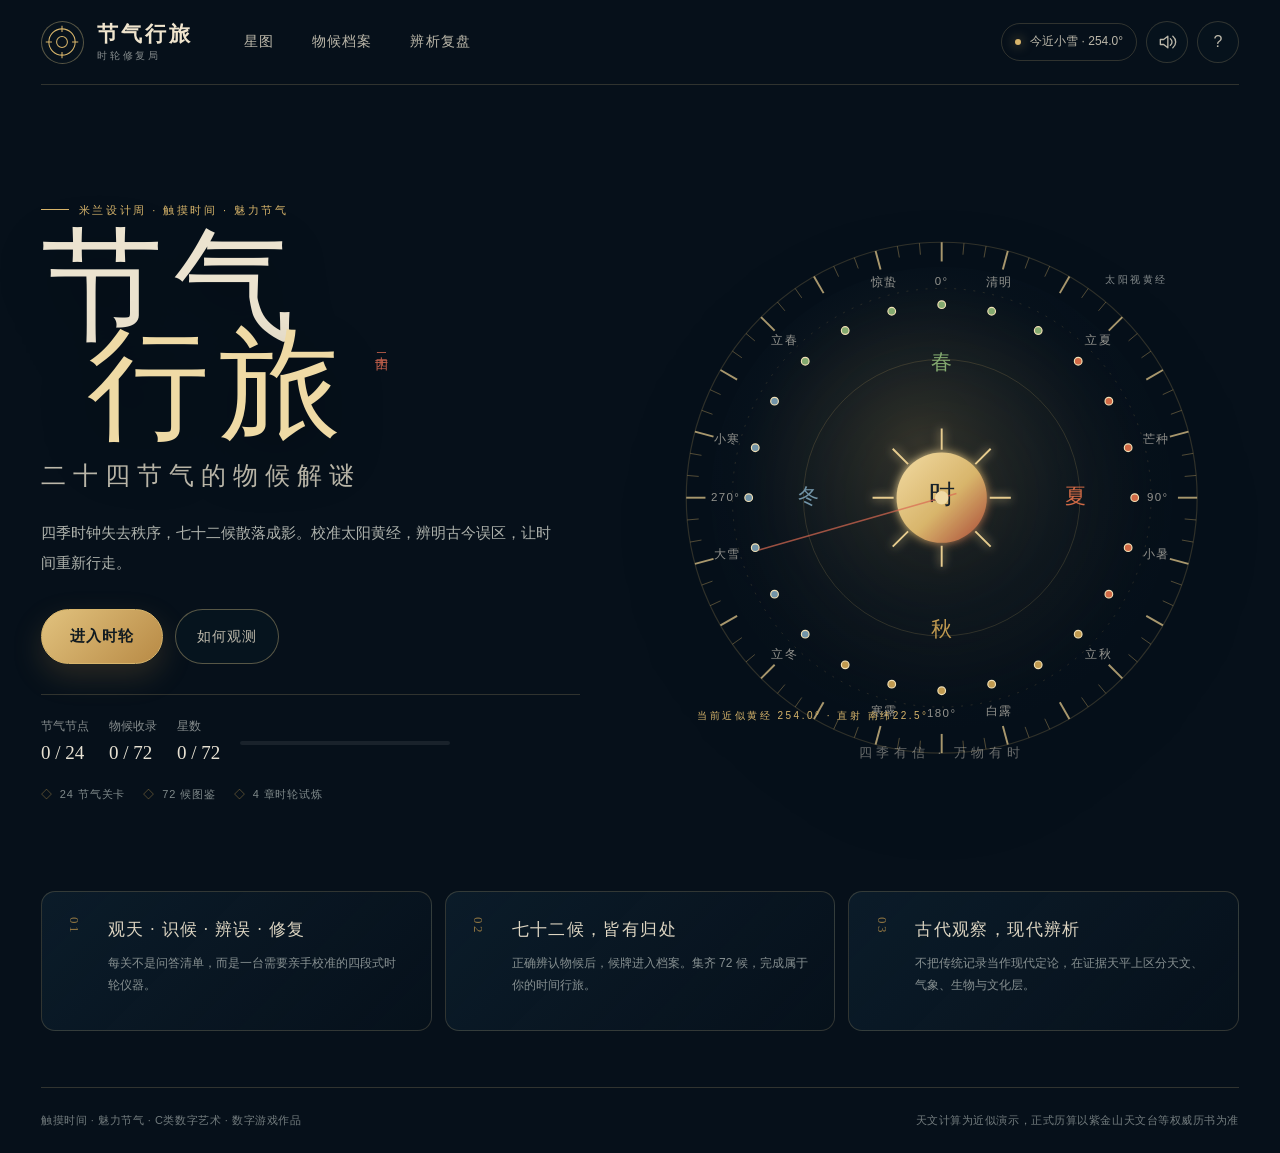
==== output/节气行旅_离线版.html @ d56b7e94 "chore: reframe project for Milan Design Week C digital art" ====
<!doctype html>
<html lang="zh-CN">
<head>
  <meta charset="utf-8">
  <meta name="viewport" content="width=device-width, initial-scale=1, viewport-fit=cover">
  <meta name="theme-color" content="#08131f">
  <meta name="description" content="米兰设计周「触摸时间·魅力节气」C类数字艺术：数字游戏《节气行旅：二十四节气的物候解谜》。">
  <title>节气行旅 · 二十四节气的物候解谜（单文件离线版）</title>
  <link rel="icon" href="data:image/svg+xml,%3Csvg xmlns='http://www.w3.org/2000/svg' viewBox='0 0 64 64'%3E%3Crect width='64' height='64' rx='14' fill='%2308131f'/%3E%3Ccircle cx='32' cy='32' r='21' fill='none' stroke='%23d8b56b' stroke-width='2'/%3E%3Ccircle cx='32' cy='32' r='8' fill='%23bb4a38'/%3E%3Cpath d='M32 5v9M32 50v9M5 32h9M50 32h9' stroke='%23d8b56b' stroke-width='2'/%3E%3C/svg%3E">
  <style>
:root {
  --ink: #e8e2d3;
  --ink-soft: #bcb8aa;
  --ink-dim: #858b8c;
  --night: #06101a;
  --night-2: #0a1926;
  --night-3: #102435;
  --panel: rgba(12, 29, 43, .78);
  --panel-strong: rgba(13, 33, 48, .94);
  --line: rgba(221, 196, 135, .2);
  --line-strong: rgba(221, 196, 135, .38);
  --gold: #d8b56b;
  --gold-bright: #efdaa5;
  --gold-dim: #8e7442;
  --cinnabar: #b94d3b;
  --cinnabar-bright: #d96a52;
  --jade: #83a96f;
  --season: #83a96f;
  --season-pale: #d8e2bc;
  --season-deep: #253b2c;
  --shadow: 0 28px 80px rgba(0, 0, 0, .34);
  --radius: 22px;
  --radius-sm: 14px;
  --font-display: "Songti SC", "STSong", "Noto Serif CJK SC", "SimSun", serif;
  --font-ui: "PingFang SC", "Microsoft YaHei UI", "Microsoft YaHei", sans-serif;
  --safe-bottom: env(safe-area-inset-bottom, 0px);
}

* { box-sizing: border-box; }

html {
  min-height: 100%;
  background: var(--night);
  scroll-behavior: smooth;
  overflow-x: hidden;
}

body {
  margin: 0;
  min-width: 320px;
  min-height: 100vh;
  color: var(--ink);
  background: var(--night);
  font-family: var(--font-ui);
  font-size: 16px;
  line-height: 1.65;
  overflow-x: hidden;
  -webkit-font-smoothing: antialiased;
  text-rendering: optimizeLegibility;
}

button, input, select, textarea { font: inherit; }
button { color: inherit; }
button, [role="button"] { touch-action: manipulation; }
button:focus-visible, input:focus-visible, [tabindex]:focus-visible {
  outline: 2px solid var(--gold-bright);
  outline-offset: 3px;
}
h1, h2, h3, h4, p { margin-top: 0; }
svg { display: block; }
::selection { background: rgba(216, 181, 107, .28); color: #fff8e8; }

.ambient {
  position: fixed;
  inset: 0;
  z-index: -3;
  overflow: hidden;
  pointer-events: none;
  background:
    radial-gradient(circle at 78% 16%, rgba(45, 79, 100, .28), transparent 34%),
    radial-gradient(circle at 15% 78%, rgba(113, 56, 47, .13), transparent 36%),
    linear-gradient(160deg, #07131f 0%, #081521 48%, #050d16 100%);
}
.ambient__glow {
  position: absolute;
  width: 48vw;
  height: 48vw;
  min-width: 440px;
  min-height: 440px;
  border-radius: 50%;
  filter: blur(80px);
  opacity: .22;
}
.ambient__glow--one { top: -22vw; right: -8vw; background: #31566b; }
.ambient__glow--two { bottom: -28vw; left: -16vw; background: #7b3e33; opacity: .15; }
.ambient__grid {
  position: absolute;
  inset: 0;
  opacity: .14;
  background-image:
    linear-gradient(rgba(214, 188, 124, .08) 1px, transparent 1px),
    linear-gradient(90deg, rgba(214, 188, 124, .08) 1px, transparent 1px);
  background-size: 68px 68px;
  mask-image: radial-gradient(circle at 50% 45%, #000 10%, transparent 78%);
}
.ambient__stars { position: absolute; inset: 0; }
.star-dot {
  position: absolute;
  width: 2px;
  height: 2px;
  border-radius: 50%;
  background: #f3dfaa;
  opacity: var(--o, .35);
  box-shadow: 0 0 8px rgba(243, 223, 170, .55);
  animation: twinkle var(--dur, 5s) ease-in-out infinite alternate;
  animation-delay: var(--delay, 0s);
}
@keyframes twinkle { from { opacity: .15; transform: scale(.7); } to { opacity: .72; transform: scale(1.25); } }

.app-shell {
  width: min(1500px, 100%);
  min-height: 100vh;
  margin: 0 auto;
  padding: 0 clamp(18px, 3.2vw, 52px);
  display: flex;
  flex-direction: column;
}
.topbar {
  min-height: 84px;
  display: flex;
  align-items: center;
  gap: 34px;
  border-bottom: 1px solid var(--line);
  position: relative;
  z-index: 20;
}
.brand {
  display: flex;
  align-items: center;
  gap: 13px;
  padding: 0;
  border: 0;
  background: transparent;
  cursor: pointer;
  text-align: left;
}
.brand__mark {
  width: 43px;
  height: 43px;
  display: grid;
  place-items: center;
  border: 1px solid var(--line-strong);
  border-radius: 50%;
  color: var(--gold);
  background: rgba(8, 20, 31, .66);
}
.brand__mark svg { width: 34px; height: 34px; fill: none; stroke: currentColor; stroke-width: 1.35; }
.brand__text { display: flex; flex-direction: column; line-height: 1.15; }
.brand__text strong { font-family: var(--font-display); font-size: 21px; font-weight: 600; letter-spacing: .14em; color: #f0e5ce; }
.brand__text small { margin-top: 4px; font-size: 10px; letter-spacing: .28em; color: var(--ink-dim); }
.topnav { display: flex; align-items: stretch; gap: 4px; height: 84px; }
.nav-btn {
  position: relative;
  min-height: 44px;
  padding: 0 17px;
  border: 0;
  background: transparent;
  color: var(--ink-soft);
  font-size: 14px;
  letter-spacing: .08em;
  cursor: pointer;
  transition: color .2s, background .2s;
}
.nav-btn::after {
  content: "";
  position: absolute;
  left: 17px;
  right: 17px;
  bottom: -1px;
  height: 2px;
  background: var(--gold);
  transform: scaleX(0);
  transition: transform .2s;
}
.nav-btn:hover, .nav-btn.is-active { color: var(--gold-bright); background: rgba(216, 181, 107, .04); }
.nav-btn.is-active::after { transform: scaleX(1); }
.topbar__tools { margin-left: auto; display: flex; align-items: center; gap: 9px; }
.live-chip {
  display: inline-flex;
  align-items: center;
  gap: 9px;
  padding: 8px 13px;
  border: 1px solid var(--line);
  border-radius: 999px;
  color: var(--ink-soft);
  font-size: 12px;
  white-space: nowrap;
}
.live-chip__dot { width: 6px; height: 6px; border-radius: 50%; background: var(--gold); box-shadow: 0 0 12px rgba(216,181,107,.7); }
.icon-btn {
  width: 42px;
  height: 42px;
  display: grid;
  place-items: center;
  border: 1px solid var(--line);
  border-radius: 50%;
  background: rgba(8, 20, 31, .55);
  color: var(--ink-soft);
  cursor: pointer;
  transition: border-color .2s, color .2s, background .2s;
}
.icon-btn:hover { color: var(--gold-bright); border-color: var(--line-strong); background: rgba(216,181,107,.08); }
.icon-btn svg { width: 20px; height: 20px; fill: none; stroke: currentColor; stroke-width: 1.6; stroke-linecap: round; stroke-linejoin: round; }
.icon-btn.is-muted .sound-wave { display: none; }
.icon-btn.is-muted::after { content: ""; width: 22px; height: 1px; background: var(--cinnabar-bright); position: absolute; transform: rotate(-45deg); }

.main-shell { flex: 1; width: 100%; }
.screen { display: none; padding: clamp(28px, 5vw, 72px) 0 56px; animation: screen-in .45s ease both; }
.screen.is-active { display: block; }
@keyframes screen-in { from { opacity: 0; transform: translateY(10px); } to { opacity: 1; transform: none; } }

.eyebrow {
  margin-bottom: 18px;
  color: var(--gold);
  font-size: 11px;
  font-weight: 500;
  letter-spacing: .23em;
  text-transform: uppercase;
}
.eyebrow > span { display: inline-block; width: 28px; height: 1px; margin: 0 10px 4px 0; background: var(--gold); }
h1, h2, h3 { font-family: var(--font-display); }
h2 { font-weight: 500; letter-spacing: .04em; }
.btn {
  min-height: 46px;
  display: inline-flex;
  align-items: center;
  justify-content: center;
  gap: 9px;
  padding: 11px 21px;
  border: 1px solid var(--line-strong);
  border-radius: 999px;
  background: transparent;
  color: var(--ink);
  font-size: 14px;
  letter-spacing: .07em;
  cursor: pointer;
  transition: transform .18s, border-color .18s, background .18s, color .18s;
}
.btn:hover { transform: translateY(-2px); border-color: var(--gold); }
.btn:active { transform: translateY(0); }
.btn:disabled { cursor: not-allowed; opacity: .38; transform: none; }
.btn--primary { border-color: var(--gold); background: linear-gradient(135deg, #e1c27e, #b88a45); color: #101a20; font-weight: 650; box-shadow: 0 12px 30px rgba(174, 132, 67, .22); }
.btn--primary:hover { background: linear-gradient(135deg, #efdaa5, #c99d54); }
.btn--ghost { background: rgba(9, 24, 36, .55); color: var(--ink-soft); }
.btn--quiet { border-color: var(--line); color: var(--ink-dim); }
.btn--danger { border-color: rgba(185,77,59,.45); color: #e39787; }
.btn--large { min-height: 54px; padding: 14px 28px; font-size: 15px; }
.btn--small { min-height: 40px; padding: 8px 15px; font-size: 12px; }

.site-foot {
  min-height: 66px;
  display: flex;
  align-items: center;
  justify-content: space-between;
  gap: 20px;
  border-top: 1px solid var(--line);
  color: #737c7e;
  font-size: 11px;
  letter-spacing: .05em;
}
.site-foot span:last-child { text-align: right; }
.noscript { position: fixed; inset: auto 16px 16px; padding: 14px; color: #fff; background: #7f2e24; z-index: 999; border-radius: 10px; text-align: center; }

/* Home */
.screen--home { padding-top: clamp(20px, 3vw, 38px); }
.home-grid {
  min-height: min(750px, calc(100vh - 150px));
  display: grid;
  grid-template-columns: minmax(0, .95fr) minmax(440px, 1.05fr);
  align-items: center;
  gap: clamp(24px, 5vw, 76px);
}
.home-copy { position: relative; z-index: 2; max-width: 650px; padding: 28px 0 20px; }
.home-copy h1 {
  margin: 0 0 6px;
  font-size: clamp(72px, 9.5vw, 142px);
  font-weight: 500;
  line-height: .82;
  letter-spacing: .08em;
  color: #ece3cf;
  text-shadow: 0 20px 60px rgba(0,0,0,.3);
}
.home-copy h1 em { position: relative; font-style: normal; color: var(--gold-bright); margin-left: .38em; }
.home-copy h1 em::after {
  content: "二十四";
  position: absolute;
  right: -25px;
  top: 18%;
  transform: translateX(100%);
  color: var(--cinnabar-bright);
  font-family: var(--font-display);
  font-size: 13px;
  letter-spacing: .22em;
  writing-mode: vertical-rl;
  opacity: .88;
}
.home-title-sub { margin: 19px 0 22px; color: var(--ink-soft); font-family: var(--font-display); font-size: clamp(18px, 2vw, 25px); letter-spacing: .28em; }
.home-lead { max-width: 510px; margin-bottom: 31px; color: #aeb2ac; font-size: 15px; line-height: 2; }
.home-actions { display: flex; flex-wrap: wrap; gap: 12px; }
.home-progress { min-height: 52px; display: flex; align-items: center; gap: 20px; margin-top: 30px; padding-top: 22px; border-top: 1px solid var(--line); color: var(--ink-dim); font-size: 12px; }
.home-progress strong { display: block; color: var(--ink); font-family: var(--font-display); font-size: 19px; font-weight: 500; }
.progress-meter { flex: 1; max-width: 210px; height: 4px; border-radius: 99px; background: rgba(255,255,255,.08); overflow: hidden; }
.progress-meter > i { display: block; height: 100%; background: linear-gradient(90deg, var(--gold-dim), var(--gold-bright)); border-radius: inherit; }
.home-features { display: flex; flex-wrap: wrap; gap: 7px 18px; margin-top: 17px; color: #7f898a; font-size: 11px; letter-spacing: .08em; }
.home-features span::before { content: "◇"; margin-right: 7px; color: var(--gold-dim); }
.home-instrument { position: relative; display: grid; place-items: center; min-height: 560px; }
.home-instrument::before {
  content: "";
  position: absolute;
  width: 78%;
  aspect-ratio: 1;
  border-radius: 50%;
  background: radial-gradient(circle, rgba(216,181,107,.1), transparent 68%);
  filter: blur(8px);
}
.chronometer { width: min(100%, 630px); overflow: visible; filter: drop-shadow(0 36px 58px rgba(0,0,0,.3)); animation: dial-arrive 1.1s cubic-bezier(.2,.8,.2,1) both; }
@keyframes dial-arrive { from { opacity: 0; transform: scale(.91) rotate(-4deg); } to { opacity: 1; transform: none; } }
.chrono-ring { fill: none; stroke: rgba(216,181,107,.2); }
.chrono-ring--outer { stroke-width: 1.2; }
.chrono-ring--mid { stroke-width: .85; stroke-dasharray: 2 8; }
.chrono-ring--inner { stroke-width: .9; }
.chrono-tick { stroke: rgba(216,181,107,.38); stroke-width: 1; }
.chrono-tick--major { stroke: rgba(231,204,142,.72); stroke-width: 2; }
.chrono-label { fill: rgba(232,226,211,.62); font-size: 12px; font-family: var(--font-ui); letter-spacing: .12em; }
.chrono-term-dot { fill: #08131f; stroke: var(--gold); stroke-width: 1.2; }
.chrono-term-dot--season { fill: var(--arc-color); stroke: #f0dfb4; }
.chrono-season { fill: none; stroke-width: 4; stroke-linecap: round; opacity: .8; }
.chrono-season-label { font-family: var(--font-display); font-size: 22px; font-weight: 500; fill: var(--arc-color); }
.chrono-sun__char { font-family: var(--font-display); font-size: 27px; fill: #192129; letter-spacing: 0; }
.chrono-needle { stroke: var(--cinnabar-bright); stroke-width: 1.5; transform-origin: 310px 310px; transform: rotate(var(--needle-angle, 0deg)); opacity: .7; }
.chrono-pivot { fill: #efdaa5; }
.chrono-caption { fill: rgba(232,226,211,.44); font-family: var(--font-display); font-size: 14px; letter-spacing: .35em; }
.instrument-label { position: absolute; color: var(--ink-dim); font-size: 10px; letter-spacing: .25em; }
.instrument-label--top { right: 12%; top: 12%; }
.instrument-label--bottom { left: 9%; bottom: 12%; color: var(--gold); }
.home-footer-grid { display: grid; grid-template-columns: repeat(3, 1fr); gap: 13px; margin-top: 18px; }
.brief-card { position: relative; min-height: 140px; padding: 24px 24px 22px 66px; border: 1px solid var(--line); border-radius: var(--radius-sm); background: linear-gradient(135deg, rgba(15,36,52,.6), rgba(8,19,30,.35)); }
.brief-card__index { position: absolute; left: 22px; top: 25px; color: var(--gold-dim); font-family: var(--font-display); font-size: 13px; writing-mode: vertical-rl; letter-spacing: .2em; }
.brief-card h2 { margin: 0 0 8px; color: #ddd5c2; font-size: 17px; letter-spacing: .08em; }
.brief-card p { margin: 0; color: #879091; font-size: 12px; line-height: 1.85; }

/* Map */
.map-head, .subpage-head { display: flex; align-items: flex-end; justify-content: space-between; gap: 20px; margin-bottom: 28px; }
.map-head h2, .subpage-head h2 { margin: 0; font-size: clamp(28px, 4vw, 42px); color: #e9e0cc; }
.map-stats { display: flex; gap: 10px; flex-wrap: wrap; justify-content: flex-end; }
.stat-pill { min-width: 94px; padding: 10px 14px; border: 1px solid var(--line); border-radius: 12px; background: rgba(8,20,31,.48); }
.stat-pill span { display: block; color: var(--ink-dim); font-size: 10px; letter-spacing: .12em; }
.stat-pill strong { color: var(--gold-bright); font-family: var(--font-display); font-size: 20px; font-weight: 500; }
.season-tabs { display: flex; gap: 5px; margin-bottom: 18px; padding: 5px; border: 1px solid var(--line); border-radius: 999px; width: fit-content; max-width: 100%; background: rgba(8,20,31,.52); }
.season-tab { min-height: 42px; padding: 8px 20px; border: 0; border-radius: 999px; background: transparent; color: var(--ink-dim); cursor: pointer; font-size: 13px; letter-spacing: .08em; white-space: nowrap; }
.season-tab:hover { color: var(--ink); }
.season-tab.is-active { color: #101a20; background: var(--tab-color, var(--gold)); font-weight: 650; }
.season-tab:disabled { opacity: .36; cursor: not-allowed; }
.chapter-panel {
  --chapter: var(--season);
  border: 1px solid var(--line);
  border-radius: var(--radius);
  background:
    radial-gradient(circle at 15% 8%, color-mix(in srgb, var(--chapter) 13%, transparent), transparent 31%),
    linear-gradient(145deg, rgba(15,37,53,.84), rgba(7,18,28,.74));
  overflow: hidden;
  box-shadow: var(--shadow);
}
.chapter-overview { display: grid; grid-template-columns: 210px minmax(0,1fr) 230px; gap: 26px; align-items: center; padding: 28px 32px 20px; border-bottom: 1px solid var(--line); }
.chapter-orbit { position: relative; width: 160px; height: 160px; display: grid; place-items: center; }
.chapter-orbit::before, .chapter-orbit::after { content: ""; position: absolute; border-radius: 50%; }
.chapter-orbit::before { inset: 0; border: 1px solid color-mix(in srgb, var(--chapter) 65%, transparent); background: radial-gradient(circle, color-mix(in srgb, var(--chapter) 18%, transparent), transparent 64%); }
.chapter-orbit::after { inset: 25px; border: 1px dashed color-mix(in srgb, var(--chapter) 42%, transparent); }
.chapter-orbit__char { position: relative; z-index: 1; color: var(--chapter); font-family: var(--font-display); font-size: 58px; line-height: 1; }
.chapter-orbit__label { position: absolute; bottom: 7px; color: color-mix(in srgb, var(--chapter) 75%, #fff); font-size: 9px; letter-spacing: .25em; }
.chapter-copy h3 { margin: 0 0 9px; font-size: clamp(25px, 3vw, 36px); font-weight: 500; color: var(--chapter); }
.chapter-copy p { max-width: 620px; margin: 0; color: #9da4a2; font-size: 13px; line-height: 1.9; }
.chapter-progress { justify-self: end; width: 100%; }
.chapter-progress__row { display: flex; justify-content: space-between; margin-bottom: 8px; color: var(--ink-dim); font-size: 10px; }
.chapter-progress__row strong { color: var(--ink); font-size: 12px; font-weight: 500; }
.chapter-progress__bar { height: 6px; border-radius: 99px; background: rgba(255,255,255,.07); overflow: hidden; }
.chapter-progress__bar i { display: block; height: 100%; border-radius: inherit; background: linear-gradient(90deg, color-mix(in srgb, var(--chapter) 60%, #111), var(--chapter)); }
.chapter-progress__seal { display: flex; gap: 7px; margin-top: 14px; justify-content: flex-end; }
.mini-seal { width: 26px; height: 26px; display: grid; place-items: center; border: 1px solid var(--line); border-radius: 50%; color: var(--ink-dim); font-family: var(--font-display); font-size: 10px; }
.mini-seal.is-done { border-color: var(--chapter); color: var(--chapter); background: color-mix(in srgb, var(--chapter) 10%, transparent); }
.level-grid { display: grid; grid-template-columns: repeat(6, minmax(0,1fr)); gap: 10px; padding: 24px 32px 31px; }
.level-node {
  position: relative;
  min-height: 188px;
  display: flex;
  flex-direction: column;
  align-items: flex-start;
  padding: 18px 16px 16px;
  border: 1px solid rgba(216,181,107,.15);
  border-radius: 16px;
  background: rgba(8,20,31,.48);
  color: var(--ink);
  text-align: left;
  cursor: pointer;
  overflow: hidden;
  transition: transform .2s, border-color .2s, background .2s;
}
.level-node::before { content: ""; position: absolute; left: 0; top: 34px; bottom: 34px; width: 2px; background: var(--chapter); opacity: .3; }
.level-node:hover:not(:disabled) { transform: translateY(-4px); border-color: color-mix(in srgb, var(--chapter) 70%, transparent); background: color-mix(in srgb, var(--chapter) 7%, rgba(8,20,31,.65)); }
.level-node:disabled { cursor: not-allowed; }
.level-node.is-locked { opacity: .45; }
.level-node.is-available { border-color: color-mix(in srgb, var(--chapter) 50%, transparent); box-shadow: inset 0 0 32px color-mix(in srgb, var(--chapter) 7%, transparent); }
.level-node.is-completed .level-node__gem { color: #101a20; background: var(--chapter); }
.level-node__top { width: 100%; display: flex; align-items: center; justify-content: space-between; gap: 8px; margin-bottom: 20px; }
.level-node__order { color: var(--ink-dim); font-size: 10px; letter-spacing: .08em; }
.level-node__gem { width: 35px; height: 35px; display: grid; place-items: center; border: 1px solid color-mix(in srgb, var(--chapter) 60%, transparent); border-radius: 50%; color: var(--chapter); font-family: var(--font-display); font-size: 15px; }
.level-node__glyph { margin-bottom: 10px; color: var(--chapter); font-family: var(--font-display); font-size: 31px; line-height: 1; }
.level-node__name { margin-bottom: 2px; font-family: var(--font-display); font-size: 20px; letter-spacing: .08em; }
.level-node__meta { color: var(--ink-dim); font-size: 10px; }
.level-node__stars { margin-top: auto; padding-top: 12px; color: var(--gold); font-size: 13px; letter-spacing: .18em; }
.level-node__stars .dim { color: rgba(216,181,107,.2); }
.level-node__lock { margin-top: auto; padding-top: 12px; color: #6e7779; font-size: 11px; }
.level-node__lock svg { width: 13px; height: 13px; fill: none; stroke: currentColor; vertical-align: -2px; }
.trial-panel { display: flex; align-items: center; gap: 24px; margin-top: 14px; padding: 21px 28px; border: 1px dashed color-mix(in srgb, var(--season) 44%, var(--line)); border-radius: var(--radius); background: linear-gradient(90deg, color-mix(in srgb, var(--season) 8%, transparent), rgba(8,20,31,.48)); }
.trial-panel__sigil { width: 62px; height: 62px; flex: 0 0 auto; display: grid; place-items: center; border: 1px solid color-mix(in srgb, var(--season) 52%, transparent); border-radius: 50%; color: var(--season); font-family: var(--font-display); font-size: 26px; }
.trial-panel__copy { flex: 1; min-width: 0; }
.trial-panel__copy h3 { margin: 0 0 2px; color: var(--ink); font-family: var(--font-display); font-size: 20px; font-weight: 500; }
.trial-panel__copy p { margin: 0; color: var(--ink-dim); font-size: 12px; }
.trial-panel .btn { flex: 0 0 auto; }

/* Game */
.screen--game { --chapter: var(--season); padding-top: 22px; }
.game-head { min-height: 78px; display: flex; align-items: center; gap: 18px; margin-bottom: 18px; }
.back-btn {
  min-height: 44px;
  display: inline-flex;
  align-items: center;
  gap: 6px;
  padding: 8px 12px 8px 7px;
  border: 1px solid transparent;
  border-radius: 999px;
  background: transparent;
  color: var(--ink-dim);
  cursor: pointer;
}
.back-btn:hover { color: var(--gold); border-color: var(--line); }
.back-btn svg { width: 20px; height: 20px; fill: none; stroke: currentColor; stroke-width: 1.8; }
.game-title-wrap { min-width: 0; }
.game-kicker { margin: 0 0 2px; color: var(--chapter); font-size: 10px; letter-spacing: .19em; }
.game-title-wrap h2 { margin: 0; font-size: clamp(23px, 3vw, 34px); color: #eee5d3; white-space: nowrap; overflow: hidden; text-overflow: ellipsis; }
.game-scoreboard { margin-left: auto; display: flex; gap: 7px; }
.score-item { min-width: 82px; padding: 8px 12px; border: 1px solid var(--line); border-radius: 11px; background: rgba(8,20,31,.55); text-align: right; }
.score-item span { display: block; color: var(--ink-dim); font-size: 9px; letter-spacing: .08em; }
.score-item strong { color: var(--gold-bright); font-family: var(--font-display); font-size: 19px; font-weight: 500; line-height: 1.2; }
.score-item--precision strong { color: var(--season); }
.game-layout { display: grid; grid-template-columns: 230px minmax(0, 1fr); gap: 16px; align-items: stretch; }
.game-rail {
  display: flex;
  flex-direction: column;
  padding: 22px 17px;
  border: 1px solid var(--line);
  border-radius: var(--radius);
  background: linear-gradient(160deg, rgba(13,33,48,.85), rgba(7,17,28,.72));
  box-shadow: 0 20px 50px rgba(0,0,0,.21);
}
.rail-term { padding: 8px 4px 20px; border-bottom: 1px solid var(--line); }
.rail-term__season { color: var(--chapter); font-size: 10px; letter-spacing: .18em; }
.rail-term__name { margin: 5px 0 1px; font-family: var(--font-display); font-size: 31px; letter-spacing: .08em; }
.rail-term__long { color: var(--ink-dim); font-size: 10px; }
.phase-list { list-style: none; margin: 20px 0 0; padding: 0; display: flex; flex-direction: column; gap: 7px; }
.phase-item { position: relative; min-height: 56px; display: flex; align-items: center; gap: 11px; padding: 9px 8px; border-radius: 10px; color: var(--ink-dim); }
.phase-item__num { width: 28px; height: 28px; flex: 0 0 auto; display: grid; place-items: center; border: 1px solid rgba(216,181,107,.18); border-radius: 50%; font-family: var(--font-display); font-size: 11px; }
.phase-item__copy strong { display: block; color: inherit; font-size: 12px; font-weight: 500; letter-spacing: .06em; }
.phase-item__copy small { display: block; color: #687273; font-size: 9px; }
.phase-item.is-active { color: var(--gold-bright); background: rgba(216,181,107,.06); }
.phase-item.is-active .phase-item__num { border-color: var(--gold); background: rgba(216,181,107,.1); }
.phase-item.is-done { color: var(--chapter); }
.phase-item.is-done .phase-item__num { border-color: color-mix(in srgb, var(--chapter) 60%, transparent); background: color-mix(in srgb, var(--chapter) 10%, transparent); }
.phase-item.is-done .phase-item__num::after { content: "✓"; }
.phase-item.is-done .phase-item__num span { display: none; }
.rail-note { margin-top: auto; padding-top: 18px; border-top: 1px solid var(--line); color: #667274; font-size: 10px; line-height: 1.75; }
.game-stage {
  min-width: 0;
  min-height: 660px;
  padding: clamp(20px, 3.3vw, 42px);
  border: 1px solid var(--line);
  border-radius: var(--radius);
  background:
    radial-gradient(circle at 86% 9%, color-mix(in srgb, var(--chapter) 10%, transparent), transparent 28%),
    linear-gradient(148deg, rgba(15,37,53,.89), rgba(7,18,28,.82));
  box-shadow: var(--shadow);
}
.stage-head { display: flex; align-items: flex-start; justify-content: space-between; gap: 18px; margin-bottom: 25px; }
.stage-kicker { margin-bottom: 7px; color: var(--chapter); font-size: 10px; letter-spacing: .22em; }
.stage-head h3 { margin: 0 0 7px; color: #eee6d5; font-size: clamp(26px, 3.4vw, 39px); font-weight: 500; letter-spacing: .05em; }
.stage-head p { max-width: 700px; margin: 0; color: #979f9e; font-size: 13px; line-height: 1.85; }
.stage-objective { flex: 0 0 auto; max-width: 220px; padding: 10px 13px; border-left: 2px solid var(--chapter); background: color-mix(in srgb, var(--chapter) 7%, transparent); color: #a7aeab; font-size: 10px; line-height: 1.7; }
.stage-objective strong { display: block; color: var(--chapter); font-size: 9px; letter-spacing: .16em; }
.phase-panel { animation: phase-in .32s ease both; }
@keyframes phase-in { from { opacity: 0; transform: translateX(8px); } to { opacity: 1; transform: none; } }
.instruction-card { margin-bottom: 17px; padding: 16px 18px; border: 1px solid var(--line); border-radius: 13px; background: rgba(7,20,31,.44); }
.instruction-card--accent { border-left: 2px solid var(--chapter); }
.instruction-card__label { display: block; margin-bottom: 6px; color: var(--chapter); font-size: 9px; letter-spacing: .18em; }
.instruction-card p { margin: 0; color: #a7aeaa; font-size: 12px; line-height: 1.8; }
.instruction-card strong { color: #ede4d1; font-weight: 550; }
.feedback-box { display: none; margin-top: 16px; padding: 13px 16px; border-radius: 11px; font-size: 12px; line-height: 1.8; }
.feedback-box.is-visible { display: block; animation: feedback-in .22s ease both; }
.feedback-box.is-correct { border: 1px solid color-mix(in srgb, var(--chapter) 45%, transparent); background: color-mix(in srgb, var(--chapter) 8%, transparent); color: #cbd6c3; }
.feedback-box.is-wrong { border: 1px solid rgba(185,77,59,.45); background: rgba(185,77,59,.09); color: #e3afa4; }
@keyframes feedback-in { from { opacity: 0; transform: translateY(5px); } to { opacity: 1; transform: none; } }
.phase-actions { display: flex; align-items: center; justify-content: flex-end; flex-wrap: wrap; gap: 10px; margin-top: 21px; }
.phase-actions__note { margin-right: auto; color: var(--ink-dim); font-size: 10px; }

/* Watch phase */
.watch-layout { display: grid; grid-template-columns: minmax(320px, 1.08fr) minmax(260px, .92fr); gap: clamp(20px, 3vw, 36px); align-items: center; }
.watch-visual { display: flex; flex-direction: column; align-items: center; }
.dial-wrap { position: relative; width: min(100%, 470px); aspect-ratio: 1; }
.dial-svg { width: 100%; height: 100%; overflow: visible; }
.dial-face { fill: rgba(5,16,26,.62); stroke: rgba(216,181,107,.28); }
.dial-inner { fill: none; stroke: rgba(216,181,107,.13); }
.dial-tick { stroke: rgba(216,181,107,.28); stroke-width: 1; }
.dial-tick--major { stroke: rgba(237,218,165,.68); stroke-width: 2; }
.dial-degree { fill: rgba(232,226,211,.45); font-family: var(--font-ui); font-size: 10px; letter-spacing: .06em; }
.dial-season-ring { fill: none; stroke-width: 3; opacity: .7; }
.dial-sun-arc { fill: none; stroke: rgba(216,181,107,.16); stroke-width: 1; stroke-dasharray: 2 7; }
.dial-target { fill: none; stroke: var(--gold-bright); stroke-width: 2; }
.dial-target-line { stroke: var(--gold-bright); stroke-width: 1.3; opacity: .7; }
.dial-target-label { fill: var(--gold-bright); font-family: var(--font-display); font-size: 13px; letter-spacing: .08em; }
.dial-needle-line { stroke: var(--cinnabar-bright); stroke-width: 2.2; stroke-linecap: round; transform-origin: 210px 210px; transition: transform .15s ease-out; }
.dial-needle-cap { fill: var(--cinnabar-bright); }
.dial-axis { fill: #e8d39e; stroke: #1a2a33; stroke-width: 3; }
.dial-sun-core { fill: url(#sunDialGradient); }
.dial-sun-rays { stroke: rgba(239,218,165,.52); fill: none; stroke-width: 1.2; }
.dial-readout { margin-top: 12px; display: flex; align-items: center; gap: 9px; }
.dial-readout strong { min-width: 90px; color: var(--gold-bright); font-family: var(--font-display); font-size: 27px; font-weight: 500; text-align: center; letter-spacing: .03em; }
.dial-readout span { color: var(--ink-dim); font-size: 10px; letter-spacing: .1em; }
.dial-adjust { width: 44px; height: 44px; display: grid; place-items: center; border: 1px solid var(--line); border-radius: 50%; background: rgba(9,22,34,.7); color: var(--ink-soft); font-size: 18px; cursor: pointer; }
.dial-adjust:hover { border-color: var(--gold); color: var(--gold-bright); }
.dial-range { width: min(100%, 350px); margin: 12px auto 0; accent-color: var(--cinnabar-bright); cursor: ew-resize; }
.watch-readout { display: flex; flex-direction: column; gap: 12px; }
.readout-main { padding: 22px; border: 1px solid var(--line); border-radius: 16px; background: rgba(7,20,31,.44); }
.readout-main__cue { display: block; color: var(--gold-bright); font-family: var(--font-display); font-size: clamp(28px, 4vw, 43px); line-height: 1.15; letter-spacing: .05em; }
.readout-main__detail { display: block; margin-top: 9px; color: #aeb4ae; font-size: 12px; }
.readout-matrix { display: grid; grid-template-columns: 1fr 1fr; gap: 8px; }
.readout-cell { padding: 12px 13px; border: 1px solid rgba(216,181,107,.13); border-radius: 11px; background: rgba(7,20,31,.28); }
.readout-cell span { display: block; color: var(--ink-dim); font-size: 9px; letter-spacing: .08em; }
.readout-cell strong { color: #d7d1c3; font-size: 13px; font-weight: 500; }
.alignment-state { display: flex; align-items: center; gap: 10px; padding: 12px 14px; border: 1px solid var(--line); border-radius: 11px; color: var(--ink-dim); font-size: 11px; }
.alignment-state__light { width: 9px; height: 9px; border-radius: 50%; background: #5d6463; }
.alignment-state.is-aligned { border-color: color-mix(in srgb, var(--chapter) 50%, transparent); color: var(--chapter); }
.alignment-state.is-aligned .alignment-state__light { background: var(--chapter); box-shadow: 0 0 14px color-mix(in srgb, var(--chapter) 70%, transparent); }
.term-choice-block { margin-top: 24px; padding-top: 21px; border-top: 1px solid var(--line); animation: phase-in .3s both; }
.term-choice-block h4 { margin: 0 0 12px; color: var(--ink-soft); font-size: 12px; font-weight: 500; letter-spacing: .08em; }
.term-choice-grid { display: grid; grid-template-columns: repeat(4, 1fr); gap: 9px; }
.term-choice {
  min-height: 84px;
  display: flex;
  flex-direction: column;
  align-items: flex-start;
  justify-content: center;
  padding: 13px 15px;
  border: 1px solid var(--line);
  border-radius: 13px;
  background: rgba(7,20,31,.46);
  color: #d8d2c3;
  cursor: pointer;
  text-align: left;
  transition: border-color .18s, background .18s, transform .18s;
}
.term-choice:hover { transform: translateY(-2px); border-color: var(--chapter); }
.term-choice small { color: var(--ink-dim); font-size: 9px; }
.term-choice strong { font-family: var(--font-display); font-size: 20px; font-weight: 500; letter-spacing: .08em; }

/* Pentad phase */
.pentad-step { display: flex; align-items: center; gap: 9px; margin-bottom: 14px; color: var(--ink-dim); font-size: 10px; }
.pentad-step span { width: 22px; height: 22px; display: grid; place-items: center; border: 1px solid var(--line); border-radius: 50%; }
.pentad-step span.is-current { border-color: var(--chapter); color: var(--chapter); background: color-mix(in srgb, var(--chapter) 9%, transparent); }
.pentad-board { display: grid; grid-template-columns: repeat(3, minmax(0, 1fr)); gap: 10px; }
.pentad-card {
  min-height: 142px;
  display: flex;
  flex-direction: column;
  align-items: flex-start;
  padding: 17px;
  border: 1px solid var(--line);
  border-radius: 14px;
  background: rgba(7,20,31,.48);
  color: var(--ink);
  text-align: left;
  cursor: pointer;
  transition: transform .18s, border-color .18s, background .18s, opacity .18s;
}
.pentad-card:hover { transform: translateY(-2px); border-color: color-mix(in srgb, var(--chapter) 55%, transparent); }
.pentad-card.is-selected { border-color: var(--chapter); background: color-mix(in srgb, var(--chapter) 10%, rgba(7,20,31,.6)); box-shadow: inset 0 0 26px color-mix(in srgb, var(--chapter) 7%, transparent); }
.pentad-card__tag { margin-bottom: 10px; color: var(--ink-dim); font-size: 9px; letter-spacing: .12em; }
.pentad-card.is-selected .pentad-card__tag { color: var(--chapter); }
.pentad-card strong { margin-bottom: 6px; font-family: var(--font-display); font-size: 18px; font-weight: 500; letter-spacing: .04em; }
.pentad-card p { margin: 0; color: #858f8f; font-size: 10px; line-height: 1.65; }
.pentad-card__check { margin-left: auto; margin-top: 10px; width: 18px; height: 18px; display: grid; place-items: center; border: 1px solid var(--line); border-radius: 50%; color: transparent; font-size: 10px; }
.pentad-card.is-selected .pentad-card__check { border-color: var(--chapter); color: var(--chapter); }
.pentad-selected-count { color: var(--chapter); font-family: var(--font-display); font-size: 17px; }
.order-board { display: flex; flex-direction: column; gap: 13px; }
.order-tray { display: grid; grid-template-columns: repeat(3, 1fr); gap: 9px; }
.order-slot { min-height: 88px; padding: 12px; border: 1px dashed rgba(216,181,107,.24); border-radius: 12px; background: rgba(7,20,31,.28); }
.order-slot__label { display: block; margin-bottom: 7px; color: var(--ink-dim); font-size: 9px; letter-spacing: .12em; }
.order-slot.is-filled { border-style: solid; border-color: color-mix(in srgb, var(--chapter) 45%, transparent); background: color-mix(in srgb, var(--chapter) 7%, rgba(7,20,31,.4)); }
.order-slot strong { font-family: var(--font-display); font-size: 16px; font-weight: 500; }
.order-card-pool { display: grid; grid-template-columns: repeat(3, 1fr); gap: 9px; }
.order-card {
  min-height: 74px;
  padding: 12px 14px;
  border: 1px solid var(--line);
  border-radius: 11px;
  background: rgba(8,20,31,.56);
  color: #d7d0c0;
  font-family: var(--font-display);
  font-size: 16px;
  cursor: pointer;
  text-align: left;
}
.order-card:hover { border-color: var(--chapter); }
.order-card:disabled { opacity: .3; cursor: default; }
.order-card small { display: block; margin-top: 4px; color: var(--ink-dim); font-family: var(--font-ui); font-size: 8px; }

/* Myth phase */
.myth-layout { display: grid; grid-template-columns: minmax(0, .9fr) minmax(300px, 1.1fr); gap: 20px; align-items: start; }
.claim-card { position: relative; overflow: hidden; padding: 25px; border: 1px solid rgba(185,77,59,.38); border-radius: 16px; background: linear-gradient(145deg, rgba(75,35,30,.27), rgba(7,19,30,.46)); }
.claim-card::before { content: "误"; position: absolute; right: -10px; bottom: -38px; color: rgba(185,77,59,.1); font-family: var(--font-display); font-size: 150px; line-height: 1; }
.claim-card__label { display: inline-block; margin-bottom: 15px; padding: 4px 9px; border: 1px solid rgba(185,77,59,.4); border-radius: 999px; color: #df9181; font-size: 9px; letter-spacing: .15em; }
.claim-card blockquote { position: relative; z-index: 1; margin: 0; color: #e8d7cf; font-family: var(--font-display); font-size: clamp(20px, 2.7vw, 29px); line-height: 1.65; }
.balance-visual { margin: 22px 0 0; padding-top: 19px; border-top: 1px solid rgba(216,181,107,.14); }
.balance-beam { position: relative; width: 80%; height: 2px; margin: 15px auto; background: linear-gradient(90deg, transparent, var(--gold-dim), transparent); transform: rotate(var(--tilt, 0deg)); transition: transform .4s ease; }
.balance-beam::before, .balance-beam::after { content: ""; position: absolute; top: 0; width: 1px; height: 39px; background: rgba(216,181,107,.46); }
.balance-beam::before { left: 4%; }
.balance-beam::after { right: 4%; }
.balance-pan { position: absolute; top: 38px; width: 45px; height: 17px; border: 1px solid var(--gold-dim); border-radius: 0 0 50% 50%; opacity: .7; }
.balance-pan--left { left: -19px; }
.balance-pan--right { right: -19px; }
.balance-base { width: 1px; height: 35px; margin: -14px auto 0; background: rgba(216,181,107,.25); }
.balance-caption { margin-top: 9px; text-align: center; color: var(--ink-dim); font-size: 9px; letter-spacing: .12em; }
.evidence-area { display: flex; flex-direction: column; gap: 10px; }
.evidence-head { display: flex; align-items: center; justify-content: space-between; margin-bottom: 3px; }
.evidence-head h4 { margin: 0; color: var(--ink-soft); font-size: 12px; font-weight: 500; letter-spacing: .08em; }
.evidence-count { color: var(--chapter); font-size: 10px; }
.evidence-grid { display: grid; grid-template-columns: 1fr 1fr; gap: 9px; }
.evidence-card {
  min-height: 132px;
  display: flex;
  flex-direction: column;
  align-items: flex-start;
  padding: 15px;
  border: 1px solid var(--line);
  border-radius: 13px;
  background: rgba(7,20,31,.48);
  color: #c8c7bc;
  text-align: left;
  cursor: pointer;
}
.evidence-card:hover { border-color: color-mix(in srgb, var(--chapter) 55%, transparent); }
.evidence-card.is-selected { border-color: var(--chapter); background: color-mix(in srgb, var(--chapter) 9%, rgba(7,20,31,.55)); }
.evidence-card__tag { margin-bottom: 9px; padding: 2px 7px; border: 1px solid color-mix(in srgb, var(--chapter) 40%, transparent); border-radius: 99px; color: var(--chapter); font-size: 8px; }
.evidence-card p { margin: 0; font-size: 11px; line-height: 1.7; }
.evidence-card__mark { margin-left: auto; margin-top: auto; padding-top: 8px; color: transparent; font-size: 14px; }
.evidence-card.is-selected .evidence-card__mark { color: var(--chapter); }

/* Chain phase */
.chain-board { display: grid; grid-template-columns: repeat(4, 1fr); gap: 10px; margin-bottom: 20px; }
.chain-slot { position: relative; min-height: 156px; padding: 16px 14px; border: 1px dashed rgba(216,181,107,.22); border-radius: 14px; background: rgba(7,20,31,.28); }
.chain-slot:not(:last-child)::after { content: "›"; position: absolute; right: -10px; top: 50%; z-index: 2; color: var(--gold-dim); font-size: 20px; transform: translateY(-50%); }
.chain-slot__num { display: block; margin-bottom: 12px; color: var(--gold-dim); font-family: var(--font-display); font-size: 12px; }
.chain-slot__empty { color: #616c6d; font-size: 10px; }
.chain-slot.is-filled { border-style: solid; border-color: color-mix(in srgb, var(--chapter) 42%, transparent); background: color-mix(in srgb, var(--chapter) 7%, rgba(7,20,31,.45)); }
.chain-slot.is-filled p { margin: 0; color: #d4d0c3; font-size: 12px; line-height: 1.75; }
.chain-pool { display: grid; grid-template-columns: 1fr 1fr; gap: 9px; }
.chain-card {
  min-height: 64px;
  padding: 13px 15px;
  border: 1px solid var(--line);
  border-radius: 11px;
  background: rgba(8,20,31,.52);
  color: #d0ccbf;
  font-size: 12px;
  line-height: 1.65;
  text-align: left;
  cursor: pointer;
}
.chain-card:hover { border-color: var(--chapter); transform: translateY(-1px); }
.chain-card:disabled { opacity: .25; cursor: default; transform: none; }
.chain-card__index { margin-right: 8px; color: var(--gold-dim); font-family: var(--font-display); }

/* Utility typography inside stages */
.data-emphasis { color: var(--gold-bright); }
.data-small { color: var(--ink-dim); font-size: 10px; }
.tag-row { display: flex; flex-wrap: wrap; gap: 6px; margin-top: 10px; }
.tag { display: inline-flex; align-items: center; min-height: 24px; padding: 2px 8px; border: 1px solid var(--line); border-radius: 999px; color: var(--ink-dim); font-size: 9px; }
.tag--season { color: var(--chapter); border-color: color-mix(in srgb, var(--chapter) 38%, transparent); }

/* Trial */
.trial-brief { display: grid; grid-template-columns: 1fr auto; gap: 20px; align-items: center; padding: 20px; border: 1px solid color-mix(in srgb, var(--chapter) 35%, var(--line)); border-radius: 15px; background: color-mix(in srgb, var(--chapter) 6%, transparent); margin-bottom: 20px; }
.trial-brief h4 { margin: 0 0 4px; color: var(--chapter); font-family: var(--font-display); font-size: 23px; font-weight: 500; }
.trial-brief p { margin: 0; color: #929b99; font-size: 11px; }
.trial-round-badge { display: flex; align-items: center; gap: 8px; color: var(--ink-dim); font-size: 9px; }
.trial-round-badge span { width: 30px; height: 30px; display: grid; place-items: center; border: 1px solid var(--line); border-radius: 50%; }
.trial-round-badge span.is-active { border-color: var(--chapter); color: var(--chapter); }
.trial-round-badge span.is-done { border-color: var(--chapter); background: color-mix(in srgb, var(--chapter) 12%, transparent); color: var(--chapter); }
.order-term-grid, .match-pentad-grid { display: grid; grid-template-columns: repeat(3, 1fr); gap: 9px; }
.order-term-card, .match-pentad {
  min-height: 67px;
  padding: 12px;
  border: 1px solid var(--line);
  border-radius: 11px;
  background: rgba(8,20,31,.54);
  color: #d4cec0;
  cursor: pointer;
  text-align: left;
}
.order-term-card strong, .match-pentad strong { display: block; font-family: var(--font-display); font-size: 17px; font-weight: 500; }
.order-term-card small, .match-pentad small { color: var(--ink-dim); font-size: 9px; }
.order-term-card.is-picked { border-color: var(--chapter); background: color-mix(in srgb, var(--chapter) 10%, transparent); }
.order-term-card.is-picked::after { content: "第 " attr(data-step) " 位"; display: block; color: var(--chapter); font-size: 8px; }
.order-term-card:disabled, .match-pentad:disabled { opacity: .3; cursor: default; }
.match-layout { display: grid; grid-template-columns: minmax(220px, .8fr) minmax(0, 1.2fr); gap: 18px; }
.match-targets { display: flex; flex-direction: column; gap: 8px; }
.match-target { min-height: 68px; display: flex; align-items: center; gap: 12px; padding: 11px 13px; border: 1px solid var(--line); border-radius: 11px; background: rgba(8,20,31,.38); }
.match-target.is-active { border-color: var(--chapter); background: color-mix(in srgb, var(--chapter) 7%, transparent); }
.match-target.is-filled { border-color: color-mix(in srgb, var(--chapter) 42%, transparent); }
.match-target__char { width: 34px; height: 34px; flex: 0 0 auto; display: grid; place-items: center; border: 1px solid var(--line); border-radius: 50%; color: var(--ink-dim); font-family: var(--font-display); }
.match-target.is-active .match-target__char, .match-target.is-filled .match-target__char { border-color: var(--chapter); color: var(--chapter); }
.match-target strong { display: block; font-family: var(--font-display); font-size: 16px; font-weight: 500; }
.match-target small { display: block; color: var(--ink-dim); font-size: 9px; }
.match-target__result { margin-left: auto; color: var(--chapter); font-size: 10px; }
.statement-grid { display: grid; grid-template-columns: 1fr; gap: 8px; }
.statement-card { min-height: 58px; padding: 13px 15px 13px 47px; position: relative; border: 1px solid var(--line); border-radius: 11px; background: rgba(8,20,31,.5); color: #c9c7bc; font-size: 11px; line-height: 1.65; text-align: left; cursor: pointer; }
.statement-card::before { content: "○"; position: absolute; left: 16px; top: 13px; color: var(--ink-dim); }
.statement-card.is-selected { border-color: var(--chapter); background: color-mix(in srgb, var(--chapter) 8%, transparent); }
.statement-card.is-selected::before { content: "●"; color: var(--chapter); }

/* Codex */
.codex-count { color: var(--gold-bright); font-family: var(--font-display); font-size: 22px; }
.codex-count span { color: var(--ink-dim); font-family: var(--font-ui); font-size: 11px; }
.codex-toolbar { display: flex; gap: 7px; flex-wrap: wrap; margin-bottom: 16px; }
.filter-btn { min-height: 42px; padding: 8px 16px; border: 1px solid var(--line); border-radius: 999px; background: rgba(8,20,31,.42); color: var(--ink-dim); font-size: 11px; cursor: pointer; }
.filter-btn:hover { color: var(--ink); border-color: var(--line-strong); }
.filter-btn.is-active { border-color: var(--gold); color: var(--gold-bright); background: rgba(216,181,107,.08); }
.codex-intro { margin-bottom: 24px; padding: 14px 18px; border-left: 2px solid var(--gold); background: rgba(216,181,107,.035); color: #8f9998; font-size: 11px; line-height: 1.8; }
.codex-grid { display: grid; grid-template-columns: repeat(4, minmax(0, 1fr)); gap: 10px; }
.codex-card { position: relative; min-height: 210px; padding: 18px; border: 1px solid var(--line); border-radius: var(--radius-sm); background: linear-gradient(145deg, rgba(13,33,48,.65), rgba(7,18,28,.48)); overflow: hidden; }
.codex-card::before { content: attr(data-index); position: absolute; right: 13px; top: 8px; color: rgba(216,181,107,.1); font-family: var(--font-display); font-size: 46px; line-height: 1; }
.codex-card__meta { display: flex; align-items: center; justify-content: space-between; margin-bottom: 19px; }
.codex-card__season { color: var(--card-season, var(--gold)); font-size: 9px; letter-spacing: .15em; }
.codex-card__state { color: var(--ink-dim); font-size: 8px; }
.codex-card h3 { margin: 0 0 7px; color: #ded7c7; font-family: var(--font-display); font-size: 22px; font-weight: 500; letter-spacing: .05em; }
.codex-card__term { color: var(--card-season, var(--gold)); font-size: 10px; letter-spacing: .08em; }
.codex-card p { margin: 12px 0 0; color: #899291; font-size: 10px; line-height: 1.75; }
.codex-card.is-locked { opacity: .55; background: rgba(8,19,29,.35); }
.codex-card.is-locked h3 { filter: blur(5px); user-select: none; }
.codex-card.is-locked p { filter: blur(3px); user-select: none; }
.codex-card__lock { position: absolute; left: 18px; bottom: 18px; display: inline-flex; align-items: center; gap: 6px; color: #687374; font-size: 9px; }
.codex-card__lock svg { width: 12px; height: 12px; fill: none; stroke: currentColor; }
.codex-empty, .review-empty { padding: 70px 20px; border: 1px dashed var(--line); border-radius: var(--radius); color: var(--ink-dim); text-align: center; font-size: 12px; }
.codex-empty strong, .review-empty strong { display: block; margin-bottom: 7px; color: var(--gold); font-family: var(--font-display); font-size: 24px; font-weight: 500; }

/* Review */
.review-summary { display: flex; flex-wrap: wrap; gap: 10px; margin-bottom: 20px; }
.review-stat { min-width: 150px; padding: 13px 16px; border: 1px solid var(--line); border-radius: 12px; background: rgba(8,20,31,.42); }
.review-stat span { display: block; color: var(--ink-dim); font-size: 9px; }
.review-stat strong { color: var(--gold-bright); font-family: var(--font-display); font-size: 20px; font-weight: 500; }
.review-list { display: flex; flex-direction: column; gap: 10px; }
.review-card { display: grid; grid-template-columns: 120px minmax(0, 1fr) auto; gap: 18px; padding: 19px; border: 1px solid var(--line); border-radius: 14px; background: linear-gradient(145deg, rgba(13,33,48,.62), rgba(7,18,28,.45)); }
.review-card__term { color: var(--gold); font-family: var(--font-display); font-size: 21px; }
.review-card__term small { display: block; color: var(--ink-dim); font-family: var(--font-ui); font-size: 9px; }
.review-card__body h4 { margin: 0 0 5px; color: #ded6c6; font-family: var(--font-display); font-size: 17px; font-weight: 500; line-height: 1.5; }
.review-card__body p { margin: 0; color: #909a98; font-size: 10px; line-height: 1.75; }
.review-card__body strong { color: #c8c5ba; font-weight: 500; }
.review-card__status { align-self: center; padding: 4px 9px; border: 1px solid rgba(185,77,59,.34); border-radius: 999px; color: #cd8374; font-size: 8px; white-space: nowrap; }
.review-card.is-resolved .review-card__status { border-color: color-mix(in srgb, var(--jade) 38%, transparent); color: var(--jade); }

/* Travel card */
.travel-card-layout { display: grid; grid-template-columns: minmax(320px, 640px) minmax(280px, 1fr); gap: clamp(22px, 4vw, 50px); align-items: start; }
.travel-canvas-frame { padding: 14px; border: 1px solid var(--line); border-radius: var(--radius); background: rgba(8,20,31,.52); box-shadow: var(--shadow); }
#travelCanvas { width: 100%; height: auto; display: block; border-radius: 12px; }
.travel-card-aside { padding-top: 10px; }
.travel-card-aside h3 { margin: 0 0 11px; color: #ece3d0; font-size: clamp(26px, 3.5vw, 40px); font-weight: 500; }
.travel-card-aside > p { color: #959e9b; font-size: 12px; line-height: 1.9; }
#travelStats { display: grid; grid-template-columns: 1fr 1fr; gap: 8px; margin: 22px 0; }
.travel-stat { padding: 11px 13px; border: 1px solid var(--line); border-radius: 10px; background: rgba(8,20,31,.38); }
.travel-stat span { display: block; color: var(--ink-dim); font-size: 9px; }
.travel-stat strong { color: var(--gold-bright); font-family: var(--font-display); font-size: 19px; font-weight: 500; }
.travel-card-aside .btn { width: 100%; margin-bottom: 9px; }
.fine-print { margin-top: 14px !important; color: #697475 !important; font-size: 9px !important; }

/* Modal, toast, result */
.modal { position: fixed; inset: 0; z-index: 100; display: none; align-items: center; justify-content: center; padding: 18px; }
.modal.is-open { display: flex; }
.modal__backdrop { position: absolute; inset: 0; background: rgba(2,8,13,.78); backdrop-filter: blur(7px); }
.modal__panel { position: relative; z-index: 1; width: min(680px, 100%); max-height: min(86vh, 820px); overflow: auto; padding: clamp(24px, 4vw, 42px); border: 1px solid var(--line-strong); border-radius: var(--radius); background: linear-gradient(145deg, #112736, #081721 80%); box-shadow: 0 40px 100px rgba(0,0,0,.52); animation: modal-in .25s ease both; }
@keyframes modal-in { from { opacity: 0; transform: scale(.97) translateY(8px); } to { opacity: 1; transform: none; } }
.modal__close { position: absolute; top: 11px; right: 13px; width: 38px; height: 38px; border: 0; background: transparent; color: var(--ink-dim); font-size: 25px; cursor: pointer; }
.modal__close:hover { color: var(--gold); }
.modal h2 { margin: 0 0 13px; color: #efe5d2; font-size: 31px; font-weight: 500; }
.modal h3 { color: var(--gold); font-size: 18px; font-weight: 500; }
.modal p, .modal li { color: #9da5a2; font-size: 12px; line-height: 1.85; }
.modal ul { padding-left: 18px; }
.modal__actions { display: flex; justify-content: flex-end; gap: 9px; margin-top: 22px; }
.help-steps { display: grid; grid-template-columns: 1fr 1fr; gap: 9px; margin: 20px 0; }
.help-step { padding: 14px; border: 1px solid var(--line); border-radius: 11px; background: rgba(8,20,31,.35); }
.help-step span { color: var(--gold); font-family: var(--font-display); font-size: 20px; }
.help-step strong { display: block; margin: 4px 0; color: #d8d2c4; font-size: 12px; font-weight: 500; }
.help-step p { margin: 0; font-size: 10px; }
.toast {
  position: fixed;
  left: 50%;
  bottom: calc(25px + var(--safe-bottom));
  z-index: 200;
  max-width: min(88vw, 480px);
  padding: 11px 17px;
  border: 1px solid var(--line-strong);
  border-radius: 999px;
  background: rgba(12,29,42,.96);
  color: #dbd4c2;
  box-shadow: 0 18px 50px rgba(0,0,0,.35);
  font-size: 11px;
  opacity: 0;
  pointer-events: none;
  transform: translate(-50%, 10px);
  transition: opacity .25s, transform .25s;
}
.toast.is-visible { opacity: 1; transform: translate(-50%, 0); }
.result-overlay { position: fixed; inset: 0; z-index: 110; display: none; place-items: center; padding: 18px; background: rgba(2,8,13,.83); backdrop-filter: blur(6px); }
.result-overlay.is-open { display: grid; }
.result-panel { position: relative; width: min(520px, 100%); padding: 35px 35px 30px; border: 1px solid var(--line-strong); border-radius: 22px; background: radial-gradient(circle at 50% 0, rgba(216,181,107,.1), transparent 44%), linear-gradient(145deg, #122737, #08151f); box-shadow: 0 50px 120px rgba(0,0,0,.58); text-align: center; animation: modal-in .3s ease both; }
.result-seal { width: 70px; height: 70px; margin: -70px auto 19px; display: grid; place-items: center; border: 1px solid #dcb879; border-radius: 50%; background: #112330; color: var(--gold-bright); font-family: var(--font-display); font-size: 31px; box-shadow: 0 0 0 8px rgba(8,21,31,.9); }
.result-panel .eyebrow { margin-bottom: 8px; }
.result-panel h2 { margin: 0 0 14px; color: #eee4d0; font-size: 31px; font-weight: 500; }
.result-stars { color: var(--gold); font-size: 34px; letter-spacing: .2em; line-height: 1; }
.result-stars .dim { color: rgba(216,181,107,.18); }
.result-score { margin: 12px 0 2px; color: var(--gold-bright); font-family: var(--font-display); font-size: 26px; }
.result-copy { margin: 12px auto 18px; max-width: 410px; color: #9da5a2; font-size: 11px; line-height: 1.85; }
.result-collect { margin: 0 auto 18px; padding: 10px 14px; border: 1px solid var(--line); border-radius: 11px; color: var(--ink-dim); font-size: 10px; }
.result-actions { display: flex; justify-content: center; flex-wrap: wrap; gap: 8px; }
.result-actions .btn { min-height: 42px; padding: 8px 16px; font-size: 11px; }

@keyframes soft-pulse { 0%, 100% { opacity: .52; } 50% { opacity: 1; } }
.is-celebrating { animation: soft-pulse 1.6s ease-in-out 2; }

/* responsive */
@media (max-width: 1180px) {
  .level-grid { grid-template-columns: repeat(3, 1fr); }
  .level-node { min-height: 145px; }
  .chapter-overview { grid-template-columns: 150px minmax(0,1fr) 200px; }
  .chapter-orbit { width: 130px; height: 130px; }
  .home-grid { grid-template-columns: minmax(0,.95fr) minmax(380px,1.05fr); }
  .codex-grid { grid-template-columns: repeat(3, 1fr); }
}
@media (max-width: 960px) {
  .app-shell { padding-inline: 22px; }
  .topnav { gap: 0; }
  .nav-btn { padding-inline: 11px; font-size: 12px; }
  .live-chip { display: none; }
  .home-grid { grid-template-columns: 1fr; min-height: 0; gap: 4px; }
  .home-copy { order: 1; max-width: none; padding-top: 18px; }
  .home-instrument { order: 2; min-height: auto; margin-top: -20px; }
  .chronometer { width: min(82vw, 570px); }
  .home-footer-grid { margin-top: 14px; }
  .chapter-overview { grid-template-columns: 120px minmax(0,1fr); }
  .chapter-progress { grid-column: 1 / -1; width: 100%; }
  .chapter-progress__seal { justify-content: flex-start; }
  .game-layout { grid-template-columns: 1fr; }
  .game-rail { flex-direction: row; flex-wrap: wrap; align-items: center; gap: 12px; padding: 13px 16px; }
  .rail-term { flex: 0 0 auto; padding: 0 18px 0 0; border-bottom: 0; border-right: 1px solid var(--line); }
  .rail-term__name { font-size: 22px; margin: 0; }
  .rail-term__season, .rail-term__long { display: inline; margin-right: 8px; }
  .phase-list { flex: 1 1 360px; flex-direction: row; gap: 4px; margin: 0; }
  .phase-item { flex: 1; min-height: 46px; padding: 5px 7px; }
  .phase-item__copy small { display: none; }
  .rail-note { display: none; }
  .game-stage { min-height: 620px; }
  .travel-card-layout { grid-template-columns: minmax(300px, 540px) minmax(220px, 1fr); }
  .codex-grid { grid-template-columns: repeat(2, 1fr); }
}
@media (max-width: 760px) {
  .app-shell { padding: 0 15px; }
  .topbar { min-height: 69px; gap: 12px; }
  .brand { min-height: 44px; }
  .brand__text small { display: none; }
  .brand__text strong { font-size: 18px; }
  .brand__mark { width: 35px; height: 35px; }
  .brand__mark svg { width: 28px; height: 28px; }
  .topnav { margin-left: auto; height: 69px; }
  .nav-btn { min-width: 44px; padding-inline: 6px; letter-spacing: 0; font-size: 10px; }
  .topbar__tools { gap: 4px; }
  .icon-btn { width: 44px; height: 44px; }
  .screen { padding: 25px 0 40px; }
  .site-foot { flex-direction: column; align-items: flex-start; justify-content: center; padding: 16px 0; gap: 3px; }
  .site-foot span:last-child { text-align: left; }
  .home-copy h1 { font-size: clamp(67px, 18vw, 102px); }
  .home-copy h1 em::after { right: -12px; font-size: 10px; }
  .home-title-sub { font-size: 17px; letter-spacing: .18em; }
  .home-lead { font-size: 13px; line-height: 1.9; }
  .home-instrument { min-height: 0; }
  .instrument-label { display: none; }
  .home-footer-grid { grid-template-columns: 1fr; }
  .brief-card { min-height: auto; padding: 18px 20px 18px 55px; }
  .brief-card__index { left: 19px; top: 20px; }
  .map-head, .subpage-head { align-items: flex-start; flex-wrap: wrap; margin-bottom: 20px; gap: 13px; }
  .map-head h2, .subpage-head h2 { font-size: 28px; }
  .map-stats { width: 100%; justify-content: flex-start; }
  .stat-pill { flex: 1; min-width: 0; }
  .season-tabs { width: 100%; overflow-x: auto; justify-content: flex-start; scrollbar-width: none; }
  .season-tabs::-webkit-scrollbar { display: none; }
  .season-tab { flex: 1; min-height: 44px; padding-inline: 8px; min-width: 70px; }
  .chapter-overview { grid-template-columns: 86px minmax(0,1fr); gap: 15px; padding: 20px 18px 16px; }
  .chapter-orbit { width: 80px; height: 80px; }
  .chapter-orbit__char { font-size: 38px; }
  .chapter-orbit__label { bottom: 0; font-size: 7px; }
  .chapter-copy h3 { font-size: 24px; }
  .chapter-copy p { font-size: 11px; }
  .level-grid { grid-template-columns: repeat(2, 1fr); gap: 8px; padding: 16px 14px 19px; }
  .level-node { min-height: 142px; padding: 14px 13px; }
  .level-node__top { margin-bottom: 15px; }
  .level-node__glyph { font-size: 25px; margin-bottom: 7px; }
  .level-node__name { font-size: 18px; }
  .trial-panel { flex-wrap: wrap; gap: 12px; padding: 17px; }
  .trial-panel__sigil { width: 48px; height: 48px; font-size: 21px; }
  .trial-panel__copy { flex: 1 1 calc(100% - 65px); }
  .trial-panel .btn { width: 100%; }
  .game-head { flex-wrap: wrap; gap: 8px; margin-bottom: 9px; }
  .game-title-wrap { flex: 1; }
  .game-kicker { font-size: 9px; }
  .game-title-wrap h2 { font-size: 23px; }
  .game-scoreboard { width: 100%; margin-left: 0; }
  .score-item { flex: 1; min-width: 0; text-align: center; padding: 6px 8px; }
  .score-item strong { font-size: 17px; }
  .game-rail { padding: 11px 12px; gap: 8px; }
  .rail-term { max-width: 140px; padding-right: 11px; }
  .rail-term__season { display: none; }
  .rail-term__name { font-size: 19px; }
  .rail-term__long { font-size: 8px; }
  .phase-list { flex-basis: 100%; order: 2; }
  .phase-item { min-height: 39px; padding: 4px; gap: 5px; }
  .phase-item__num { width: 23px; height: 23px; font-size: 9px; }
  .phase-item__copy strong { font-size: 10px; }
  .game-stage { min-height: 0; padding: 18px 14px 20px; }
  .stage-head { display: block; margin-bottom: 18px; }
  .stage-head h3 { font-size: 28px; }
  .stage-objective { max-width: none; margin-top: 13px; }
  .watch-layout { grid-template-columns: 1fr; gap: 15px; }
  .dial-wrap { width: min(88vw, 390px); }
  .watch-readout { gap: 8px; }
  .readout-main { padding: 15px; }
  .readout-main__cue { font-size: 29px; }
  .term-choice-grid { grid-template-columns: 1fr 1fr; }
  .pentad-board { grid-template-columns: 1fr 1fr; gap: 7px; }
  .pentad-card { min-height: 152px; padding: 13px; }
  .pentad-card strong { font-size: 16px; }
  .pentad-card p { font-size: 9px; }
  .order-tray, .order-card-pool { grid-template-columns: 1fr; }
  .order-slot { min-height: 70px; }
  .myth-layout { grid-template-columns: 1fr; }
  .evidence-grid { grid-template-columns: 1fr; }
  .evidence-card { min-height: 0; }
  .chain-board { grid-template-columns: 1fr; gap: 7px; }
  .chain-slot { min-height: 70px; display: grid; grid-template-columns: 36px minmax(0,1fr); align-items: center; padding: 10px 12px; }
  .chain-slot__num { margin: 0; }
  .chain-slot:not(:last-child)::after { content: "↓"; right: auto; left: 21px; top: auto; bottom: -11px; transform: none; }
  .chain-pool { grid-template-columns: 1fr; }
  .chain-card { min-height: 54px; }
  .phase-actions { justify-content: stretch; }
  .phase-actions .btn { flex: 1; }
  .phase-actions__note { flex-basis: 100%; }
  .trial-brief { grid-template-columns: 1fr; }
  .trial-round-badge { justify-content: flex-start; }
  .order-term-grid, .match-pentad-grid { grid-template-columns: 1fr 1fr; }
  .match-layout { grid-template-columns: 1fr; }
  .codex-grid { grid-template-columns: 1fr 1fr; }
  .codex-card { min-height: 200px; padding: 14px; }
  .codex-card h3 { font-size: 19px; }
  .codex-card p { font-size: 9px; }
  .review-card { grid-template-columns: 1fr; gap: 8px; padding: 15px; }
  .review-card__status { justify-self: start; }
  .travel-card-layout { grid-template-columns: 1fr; }
  .travel-card-aside { order: -1; }
  .travel-card-aside h3 { font-size: 28px; }
  .help-steps { grid-template-columns: 1fr; }
  .result-panel { padding: 32px 20px 24px; }
  .result-actions .btn { flex: 1; }
  .modal__close { width: 44px; height: 44px; }
}
@media (max-width: 460px) {
  .topnav .nav-btn { padding-inline: 6px; }
  .brand { gap: 8px; }
  .brand__text strong { letter-spacing: .06em; }
  .topbar__tools .icon-btn:first-of-type { display: none; }
  .home-actions .btn { flex: 1; }
  .home-actions .btn { padding-inline: 12px; }
  .home-copy h1 em::after { display: none; }
  .home-progress { gap: 10px; flex-wrap: wrap; }
  .home-progress .progress-meter { flex-basis: 100%; max-width: none; order: 3; }
  .chapter-overview { grid-template-columns: 1fr; }
  .chapter-orbit { display: none; }
  .chapter-progress__seal { margin-top: 10px; }
  .level-node__stars { font-size: 11px; }
  .score-item span { font-size: 8px; }
  .dial-adjust { width: 42px; height: 42px; }
  .codex-grid { grid-template-columns: 1fr; }
  .codex-card { min-height: 160px; }
  .codex-toolbar { gap: 5px; }
  .filter-btn { min-height: 44px; padding: 7px 12px; }
  .travel-card-aside { order: -1; }
}
@media (prefers-reduced-motion: reduce) {
  *, *::before, *::after { scroll-behavior: auto !important; animation-duration: .01ms !important; animation-iteration-count: 1 !important; transition-duration: .01ms !important; }
}

</style>
  <script>
/* 节气行旅 · 原创游戏数据
 * 二十四节气、七十二候为公开通行传统资料的游戏化整理；科学解释面向公众科普。
 * 太阳视黄经由前端近似算法计算，正式历算以紫金山天文台等权威历书为准。
 */
window.GAME_DATA = {
  version: 1,
  seasons: {
    spring: { name: '春', title: '春章 · 启蛰', color: '#83a96f', pale: '#d8e2bc', deep: '#253b2c', motto: '冰澌风软，万物始生', order: 0 },
    summer: { name: '夏', title: '夏章 · 长明', color: '#d06a46', pale: '#f0c5a8', deep: '#4a241a', motto: '日高天远，草木并秀', order: 1 },
    autumn: { name: '秋', title: '秋章 · 敛藏', color: '#c09a50', pale: '#ead6a6', deep: '#443319', motto: '金气初动，万物收成', order: 2 },
    winter: { name: '冬', title: '冬章 · 归根', color: '#7294a7', pale: '#c9dae2', deep: '#1d3441', motto: '玄英闭藏，静待阳生', order: 3 }
  },
  terms: [
    {
      id: 'lichun', name: '立春', pinyin: 'Lì Chūn', order: 0, season: 'spring', longitude: 315, dateHint: '2月3—5日', glyph: '启',
      phrase: '东风解冻，万物起始',
      summary: '冬末的太阳沿黄道继续北行。此时北半球接收到的太阳辐射逐渐增加，但气温回升仍受冷空气和地域差异影响。',
      astronomy: '太阳视黄经315°，直射点约位于南纬11°，并继续向北移动。北半球昼渐长、夜渐短。',
      culture: '部分地区有迎春、咬春、打春牛等传统活动，表达对春耕与新生时序的期待。节气习俗因地而异。',
      poem: { text: '律回岁晚冰霜少，春到人间草木知。', author: '张栻', work: '《立春偶成》' },
      watch: { cue: '视黄经 315°', detail: '直射点约南纬11° · 北半球昼渐长', hint: '从春分0°逆时针回望，315°位于冬春交界。' },
      pentads: [
        { name: '东风解冻', note: '古人的观察记录：偏东风带来暖意，河冰与冻土开始消融。' },
        { name: '蛰虫始振', note: '古人的观察记录：蛰伏动物在土中逐渐恢复活动。' },
        { name: '鱼陟负冰', note: '古人的观察记录：鱼游向尚有碎冰的浅水层。' }
      ],
      myth: {
        claim: '立春一到，全国各地就同时进入气象学意义上的春天。',
        truth: '立春是天文历法节点，气象学入春还要看当地连续5天日平均气温是否稳定达到10℃以上。',
        evidence: [
          { text: '节气按太阳视黄经每15°划分，与各地实时气温并非一一对应。', tag: '天文' },
          { text: '中国南北跨度大，同一节气内各地气温和物候进程差异明显。', tag: '地理' }
        ],
        traps: [
          { text: '立春以后每天都会升温，不会再出现寒潮。', why: '春季冷空气仍可能造成“倒春寒”。' },
          { text: '只要农历日期到立春，所有地区都算入春。', why: '气象学季节以当地气温序列判定，不以全国统一日期判定。' }
        ]
      },
      chain: ['太阳视黄经到达315°', '直射点北移，北半球昼渐长', '地表获得的热量增多，但寒潮仍可南下', '冰雪渐融，蛰虫开始活动']
    },
    {
      id: 'yushui', name: '雨水', pinyin: 'Yǔ Shuǐ', order: 1, season: 'spring', longitude: 330, dateHint: '2月18—20日', glyph: '润',
      phrase: '冰雪消融，降水渐增',
      summary: '“雨水”描述的是气温回升、降雪减少、降水形态逐渐转变的气候趋势，并非每一天都会下雨。',
      astronomy: '太阳视黄经330°，直射点约位于南纬11°，继续向北移动。北半球日照时间进一步增加。',
      culture: '部分地区有回娘屋、占稻色等习俗。它们属于地方性传统，不能当作天气预报。',
      poem: { text: '好雨知时节，当春乃发生。', author: '杜甫', work: '《春夜喜雨》' },
      watch: { cue: '视黄经 330°', detail: '直射点约南纬11° · 冷暖空气频繁交汇', hint: '目标位于立春315°与春分0°之间。' },
      pentads: [
        { name: '獭祭鱼', note: '古人的观察记录：水獭捕鱼后把鱼排列在水边，被想象为“祭鱼”。' },
        { name: '候雁北', note: '古人的观察记录：大雁感知季节变化，开始向北迁徙。' },
        { name: '草木萌动', note: '古人的观察记录：土壤水分与温度条件改善，草木抽芽。' }
      ],
      myth: {
        claim: '雨水节气当天一定会下雨，而且全国降水量相同。',
        truth: '雨水表示季节尺度上的气候趋势。是否降水、降多少，取决于当地水汽、抬升和天气系统。',
        evidence: [
          { text: '太阳视黄经到达330°只说明地球公转位置，不直接决定某地天气。', tag: '天文' },
          { text: '降水分布受季风、地形和冷暖空气交汇影响，地域差异很大。', tag: '气象' }
        ],
        traps: [
          { text: '雨水节气名称就是全国统一的降水量标准。', why: '节气名称概括气候趋势，不是定量降水指标。' },
          { text: '只要进入雨水，就不会再下雪。', why: '冷暖空气交汇时，部分地区仍可能降雪或雨夹雪。' }
        ]
      },
      chain: ['太阳视黄经到达330°', '直射点继续北移，日照增加', '暖湿气流渐活跃，冷暖空气交汇', '冰雪减少，降水形态向雨过渡']
    },
    {
      id: 'jingzhe', name: '惊蛰', pinyin: 'Jīng Zhé', order: 2, season: 'spring', longitude: 345, dateHint: '3月5—7日', glyph: '醒',
      phrase: '春雷乍动，蛰虫惊醒',
      summary: '惊蛰时地表升温加快，越冬生物逐渐活跃。春雷是否出现取决于当地水汽与大气不稳定条件，并非全国同步。',
      astronomy: '太阳视黄经345°，直射点接近赤道。北半球接收的太阳热量迅速增加，近地面升温加快。',
      culture: '部分地区有吃梨、蒙鼓皮等习俗。传统解释带有象征意味，现代科学需分别考察其气象与生物机制。',
      poem: { text: '微雨众卉新，一雷惊蛰始。', author: '韦应物', work: '《观田家》' },
      watch: { cue: '视黄经 345°', detail: '直射点接近赤道 · 地表升温加快', hint: '再向前15°就是春分0°。' },
      pentads: [
        { name: '桃始华', note: '古人的观察记录：桃花在回暖中开始开放。' },
        { name: '仓庚鸣', note: '古人的观察记录：黄鹂开始鸣叫，春意渐浓。' },
        { name: '鹰化为鸠', note: '古人的观察记录：猛禽渐少、鸠鸟增多，被古人解释为“化生”。' }
      ],
      myth: {
        claim: '惊蛰的雷声把冬眠动物全部唤醒，所以当天全国都会打雷。',
        truth: '动物活动主要与温度、日照和生理节律有关；春雷是局地大气条件的结果，不是全国统一的“闹钟”。',
        evidence: [
          { text: '雷暴需要充足水汽和不稳定大气层结，各地条件不同。', tag: '气象' },
          { text: '许多动物的苏醒与土壤升温、日照变化相关。', tag: '生物' }
        ],
        traps: [
          { text: '惊蛰当天听不到雷，就说明节气日期算错了。', why: '节气时刻由太阳位置确定，与当地是否打雷无关。' },
          { text: '“鹰化为鸠”是已经证实的物种变化。', why: '这是古人对季节中鸟类组成变化的想象性解释。' }
        ]
      },
      chain: ['太阳视黄经到达345°', '直射点接近赤道，太阳高度升高', '近地面升温，对流活动增强', '蛰虫渐醒，桃花开放']
    },
    {
      id: 'chunfen', name: '春分', pinyin: 'Chūn Fēn', order: 3, season: 'spring', longitude: 0, dateHint: '3月20—22日', glyph: '衡',
      phrase: '昼夜均分，春色正中',
      summary: '春分时太阳位于天球赤道附近，全球大部分地区昼夜接近等长。此后北半球昼渐长、夜渐短。',
      astronomy: '太阳视黄经0°，直射点位于赤道附近。春分是太阳周年运动的重要基准点。',
      culture: '部分地区有竖蛋、吃春菜、放风筝等习俗。“春分立蛋”更多是趣味民俗，并不能证明当日引力特殊。',
      poem: { text: '仲春初四日，春色正中分。', author: '徐铉', work: '《春分日》' },
      watch: { cue: '视黄经 0°', detail: '直射点位于赤道 · 昼夜接近等长', hint: '黄经0°是节气盘的基准点。' },
      pentads: [
        { name: '玄鸟至', note: '古人的观察记录：燕子北归，开始筑巢繁殖。' },
        { name: '雷乃发声', note: '古人的观察记录：暖湿空气活跃，雷声开始出现。' },
        { name: '始电', note: '古人的观察记录：雷雨中开始出现闪电。' }
      ],
      myth: {
        claim: '春分当天，地球上每个地点都恰好有12小时白昼和12小时黑夜。',
        truth: '春分指太阳直射赤道的时刻。由于太阳视圆面、大气折射和地点纬度，实际可照时间通常略长于12小时，极区情况也更复杂。',
        evidence: [
          { text: '昼夜等长对应太阳中心经过天球赤道的瞬时位置。', tag: '天文' },
          { text: '日出日落以太阳上缘和折射后的视位置判定，实际白昼会略长。', tag: '观测' }
        ],
        traps: [
          { text: '春分后全球所有地方都变成昼长夜短。', why: '南半球此时进入昼短夜长；极区还有极昼极夜变化。' },
          { text: '春分当天鸡蛋最容易竖起来，说明引力异常。', why: '竖蛋主要取决于重心与支撑面，每天都可以尝试。' }
        ]
      },
      chain: ['太阳视黄经到达0°', '直射点位于赤道', '南北半球获得热量趋于均衡', '燕子北归，春雷渐起']
    },
    {
      id: 'qingming', name: '清明', pinyin: 'Qīng Míng', order: 4, season: 'spring', longitude: 15, dateHint: '4月4—6日', glyph: '明',
      phrase: '气清景明，万物皆显',
      summary: '清明兼具节气与人文节日属性。此时太阳继续北行，东亚多地水汽条件改善，草木进入旺盛生长期。',
      astronomy: '太阳视黄经15°，直射点约位于北纬6°。北半球昼长夜短，太阳高度继续增加。',
      culture: '扫墓祭祖、踏青、插柳等活动在各地以不同形式流传。清明不是固定农历日期的单纯节日，也对应确定的太阳黄经。',
      poem: { text: '清明时节雨纷纷，路上行人欲断魂。', author: '杜牧', work: '《清明》' },
      watch: { cue: '视黄经 15°', detail: '直射点约北纬6° · 草木繁茂', hint: '春分0°之后的第一格。' },
      pentads: [
        { name: '桐始华', note: '古人的观察记录：泡桐树开始开花。' },
        { name: '田鼠化为鴽', note: '古人的观察记录：田鼠减少、鹌鹑类小鸟增多，被附会为“化生”。' },
        { name: '虹始见', note: '古人的观察记录：雨后阳光折射，彩虹开始出现。' }
      ],
      myth: {
        claim: '清明只是扫墓祭祖的民俗节日，与太阳黄经和节气无关。',
        truth: '清明同时是二十四节气之一，对应太阳视黄经15°；扫墓踏青等文化传统又在历史中与这一时令相结合。',
        evidence: [
          { text: '清明在节气序列中位于春分与谷雨之间，有确定的黄经位置。', tag: '历法' },
          { text: '节气提供时令背景，人文节俗则是在长期历史中形成的文化层。', tag: '文化' }
        ],
        traps: [
          { text: '清明永远落在农历三月初三。', why: '清明按太阳黄经确定，在公历4月上旬浮动；农历日期并不固定。' },
          { text: '“清明时节雨纷纷”说明全国清明都会下雨。', why: '诗句描写特定情境，不能当作全国气候统计。' }
        ]
      },
      chain: ['太阳视黄经到达15°', '直射点移至赤道以北', '暖湿气流增强，草木生长加快', '桐花开放，雨后常见彩虹']
    },
    {
      id: 'guyu', name: '谷雨', pinyin: 'Gǔ Yǔ', order: 5, season: 'spring', longitude: 30, dateHint: '4月19—21日', glyph: '生',
      phrase: '雨生百谷，春将归去',
      summary: '谷雨是春季最后一个节气。“雨生百谷”强调春雨对农事的重要性，但各地实际降水差异很大。',
      astronomy: '太阳视黄经30°，直射点约位于北纬11°。北半球日照进一步增强，暖湿气流更活跃。',
      culture: '部分地区有赏牡丹、饮谷雨茶、祭海等习俗，反映春末农事与地方生活节奏。',
      poem: { text: '谷雨如丝复似尘，煮瓶浮蜡正尝新。', author: '范成大', work: '《晚春田园杂兴》' },
      watch: { cue: '视黄经 30°', detail: '直射点约北纬11° · 春末暖湿气流活跃', hint: '目标位于春分0°与立夏45°之间。' },
      pentads: [
        { name: '萍始生', note: '古人的观察记录：水面浮萍快速生长。' },
        { name: '鸣鸠拂其羽', note: '古人的观察记录：布谷鸟振翅鸣叫，农时渐忙。' },
        { name: '戴胜降于桑', note: '古人的观察记录：戴胜鸟落在桑树上，蚕事渐盛。' }
      ],
      myth: {
        claim: '“谷雨”是一个全国统一的降雨量等级，到了谷雨各地都会下大雨。',
        truth: '谷雨是节气名称，概括春末降水增多、适宜谷物生长的气候趋势，并不是毫米数标准，也不保证各地同日降雨。',
        evidence: [
          { text: '节气由太阳视黄经30°确定，不直接规定天气类型。', tag: '天文' },
          { text: '中国南方和北方的雨季进程不同，谷雨期间降水差异明显。', tag: '气候' }
        ],
        traps: [
          { text: '谷雨当天必须有雨，否则庄稼就得不到雨水。', why: '农业需水取决于土壤墒情和后续天气，不能由单日降雨判定。' },
          { text: '谷雨不属于二十四节气，只是农谚。', why: '谷雨是春季第六个节气，也有丰富的农事文化。' }
        ]
      },
      chain: ['太阳视黄经到达30°', '直射点约北纬11°', '暖湿气流活跃，降水趋势增多', '浮萍生长，戴胜落桑']
    },
    {
      id: 'lixia', name: '立夏', pinyin: 'Lì Xià', order: 6, season: 'summer', longitude: 45, dateHint: '5月5—7日', glyph: '长',
      phrase: '万物并秀，夏日初长',
      summary: '立夏表示天文季节进入夏季。北半球日照继续增长，植物进入旺盛生长期，但各地气温和雨季进程并不一致。',
      astronomy: '太阳视黄经45°，直射点约位于北纬16°。北半球昼长夜短，太阳高度继续增加。',
      culture: '部分地区有称人、斗蛋、尝新等习俗，寄托对健康与丰收的期望。',
      poem: { text: '绿阴生昼静，孤花表春余。', author: '韦应物', work: '《游开元精舍》' },
      watch: { cue: '视黄经 45°', detail: '直射点约北纬16° · 植物旺长', hint: '春分0°之后第三格，目标在45°。' },
      pentads: [
        { name: '蝼蝈鸣', note: '古人的观察记录：蛙类开始在田间鸣叫。' },
        { name: '蚯蚓出', note: '古人的观察记录：土壤温度升高，蚯蚓活动频繁。' },
        { name: '王瓜生', note: '古人的观察记录：王瓜藤蔓迅速生长。' }
      ],
      myth: {
        claim: '立夏一到，全国立刻进入气象学夏季，随后每天都会出现高温。',
        truth: '立夏是太阳黄经节点；气象学入夏通常依据当地连续5天日平均气温稳定达到22℃以上，且天气仍有波动。',
        evidence: [
          { text: '天文季节由地日相对位置确定，气象季节由近地面气温序列判定。', tag: '方法' },
          { text: '北方部分地区在立夏前后仍可能受到冷空气影响。', tag: '地理' }
        ],
        traps: [
          { text: '立夏以后太阳直射点开始向南移动。', why: '此时直射点仍在向北移动，接近夏至前才会到达最北。' },
          { text: '斗蛋习俗能预测当年夏天是否炎热。', why: '这是民俗游戏，没有天气预测功能。' }
        ]
      },
      chain: ['太阳视黄经到达45°', '直射点继续北移', '北半球日照增长，植物光合作用旺盛', '蛙鸣渐盛，藤蔓生长']
    },
    {
      id: 'xiaoman', name: '小满', pinyin: 'Xiǎo Mǎn', order: 7, season: 'summer', longitude: 60, dateHint: '5月20—22日', glyph: '盈',
      phrase: '麦粒渐满，暑气初萌',
      summary: '小满描述夏熟作物籽粒逐渐灌浆饱满，也提示南方雨水增多、北方需防干热风。它不是降雨量标准。',
      astronomy: '太阳视黄经60°，直射点约位于北纬20°。北半球日照时间继续增加，地表热量持续累积。',
      culture: '部分地区有祭车神、祭蚕神、吃苦菜等习俗，反映农业生产与地方饮食传统。',
      poem: { text: '麦穗初齐稚子娇，桑叶正肥蚕食饱。', author: '欧阳修', work: '《归田园四时乐春夏二首》' },
      watch: { cue: '视黄经 60°', detail: '直射点约北纬20° · 夏熟作物灌浆', hint: '位于立夏45°与芒种75°之间。' },
      pentads: [
        { name: '苦菜秀', note: '古人的观察记录：苦菜生长旺盛，成为时令野菜。' },
        { name: '靡草死', note: '古人的观察记录：一些喜阴细弱的草类在强光高温下枯萎。' },
        { name: '麦秋至', note: '古人的观察记录：麦类作物接近成熟，进入收获前奏。' }
      ],
      myth: {
        claim: '“小满”表示全国江河水位都已涨满，降雨量达到全年最大。',
        truth: '小满在传统农事语境中主要指夏熟作物籽粒渐满。南方同期可能进入多雨时段，但这不是全国统一的降雨指标。',
        evidence: [
          { text: '节气名称可同时承载农事观察与气候感受，含义需结合地域理解。', tag: '文化' },
          { text: '小满期间各地降水差异大，北方还可能遇到干热风。', tag: '气候' }
        ],
        traps: [
          { text: '小满之后必定出现“大满”节气。', why: '二十四节气中没有大满，小满之后是芒种。' },
          { text: '麦粒饱满程度由小满当天的降雨量单独决定。', why: '作物成熟受品种、积温、水肥和天气过程共同影响。' }
        ]
      },
      chain: ['太阳视黄经到达60°', '直射点接近北回归线', '日照和热量增加，作物进入灌浆期', '麦粒渐满，苦菜繁盛']
    },
    {
      id: 'mangzhong', name: '芒种', pinyin: 'Máng Zhòng', order: 8, season: 'summer', longitude: 75, dateHint: '6月5—7日', glyph: '忙',
      phrase: '有芒可种，忙收忙种',
      summary: '芒种是收与种交叠的农忙时节：麦类等有芒作物逐渐成熟，水稻等作物进入播种、移栽关键期。',
      astronomy: '太阳视黄经75°，直射点约位于北纬23°。北半球接近全年白昼最长时段，高温高湿天气增多。',
      culture: '部分地区有送花神、安苗、煮梅等习俗，体现仲夏农事与生活节律。',
      poem: { text: '时雨及芒种，四野皆插秧。', author: '陆游', work: '《时雨》' },
      watch: { cue: '视黄经 75°', detail: '直射点约北纬23° · 接近白昼最长', hint: '夏至90°之前的最后一格。' },
      pentads: [
        { name: '螳螂生', note: '古人的观察记录：螳螂在温暖季节孵化并开始活动。' },
        { name: '鵙始鸣', note: '古人的观察记录：伯劳鸟开始在枝头鸣叫。' },
        { name: '反舌无声', note: '古人的观察记录：善于鸣叫的反舌鸟逐渐停止鸣唱。' }
      ],
      myth: {
        claim: '芒种只表示麦子成熟收割，与播种和插秧无关。',
        truth: '“芒”与有芒作物有关，“种”既指种子也指播种。芒种常同时包含抢收与抢种，是农事节奏紧张的时段。',
        evidence: [
          { text: '节气名称由作物形态和农事活动共同构成，不能只取字面的一半。', tag: '农事' },
          { text: '不同地区在芒种前后分别进行麦收、稻插、夏播等作业。', tag: '地理' }
        ],
        traps: [
          { text: '芒种期间全国都只收麦，不种任何作物。', why: '农业时序随地域和作物制度变化，收与种常同时发生。' },
          { text: '“送花神”说明百花在芒种当天同时凋谢。', why: '习俗是文化表达，植物花期受物种与当地气候影响。' }
        ]
      },
      chain: ['太阳视黄经到达75°', '直射点接近北回归线', '高温高湿与雷雨增多', '麦类渐熟，稻作抢种']
    },
    {
      id: 'xiazhi', name: '夏至', pinyin: 'Xià Zhì', order: 9, season: 'summer', longitude: 90, dateHint: '6月21—22日', glyph: '极',
      phrase: '日北至，昼最长',
      summary: '夏至时太阳直射北回归线附近，北半球白昼达到全年最长。此后直射点南移，但气温仍可能继续升高。',
      astronomy: '太阳视黄经90°，直射点位于北纬约23.44°。北半球正午太阳高度达到全年较高水平。',
      culture: '部分地区有吃面、祭祖、消夏避伏等习俗，形成富有地方色彩的夏至生活文化。',
      poem: { text: '昼晷已云极，宵漏自此长。', author: '韦应物', work: '《夏至避暑北池》' },
      watch: { cue: '视黄经 90°', detail: '直射点约北纬23.44° · 北半球昼最长', hint: '夏至对应黄经90°的至点。' },
      pentads: [
        { name: '鹿角解', note: '古人的观察记录：鹿角在此时开始脱落，留下季节性物候记录。' },
        { name: '蜩始鸣', note: '古人的观察记录：蝉类开始高声鸣叫。' },
        { name: '半夏生', note: '古人的观察记录：半夏等喜湿植物进入生长期。' }
      ],
      myth: {
        claim: '夏至是一年中天气最热的一天，因为太阳直射北回归线。',
        truth: '夏至是北半球白昼最长、正午太阳较高的节点，但地表热量累积存在滞后，通常三伏期间更热。',
        evidence: [
          { text: '地表吸收与散失热量需要过程，最高气温常落后于太阳辐射峰值。', tag: '热力' },
          { text: '夏至之后太阳直射点虽南移，地表仍可能继续积累热量。', tag: '天文' }
        ],
        traps: [
          { text: '夏至之后太阳直射点还会继续向北移动。', why: '夏至后直射点转为向南移动。' },
          { text: '夏至当天全球所有地方都经历全年最长白昼。', why: '南半球此时接近全年最短白昼，极区情况也各不相同。' }
        ]
      },
      chain: ['太阳视黄经到达90°', '直射点到达北回归线附近', '北半球白昼最长，地表持续蓄热', '蝉鸣鹿解，盛夏展开']
    },
    {
      id: 'xiaoshu', name: '小暑', pinyin: 'Xiǎo Shǔ', order: 10, season: 'summer', longitude: 105, dateHint: '7月6—8日', glyph: '暑',
      phrase: '温风初至，暑气渐盛',
      summary: '小暑表示炎热开始明显，但并非固定温度阈值。此时许多地区进入高温、雷雨与台风交替影响的阶段。',
      astronomy: '太阳视黄经105°，直射点从北回归线南移，但北半球仍处于高太阳辐射期。',
      culture: '部分地区有食新、晒书晒衣、吃藕等习俗，既顺应时令，也包含生活经验。',
      poem: { text: '倏忽温风至，因循小暑来。', author: '元稹', work: '《咏廿四气诗·小暑六月节》' },
      watch: { cue: '视黄经 105°', detail: '直射点南移 · 北半球仍处高辐射期', hint: '夏至90°之后的第一格。' },
      pentads: [
        { name: '温风至', note: '古人的观察记录：热风盛行，空气带着明显暑意。' },
        { name: '蟋蟀居宇', note: '古人的观察记录：蟋蟀因地面炎热，迁到庭院墙角活动。' },
        { name: '鹰始鸷', note: '古人的观察记录：幼鹰开始学习飞翔和捕猎。' }
      ],
      myth: {
        claim: '“小暑”意味着只是小热，因此不会出现极端高温。',
        truth: '小暑是节气名称，并非气温等级。此时部分地区已可能出现高温，实际冷暖要看当年环流和局地条件。',
        evidence: [
          { text: '节气按太阳黄经划分，没有为各地设定统一气温上限。', tag: '天文' },
          { text: '副热带高压、地形和城市热岛等会显著影响夏季高温。', tag: '气象' }
        ],
        traps: [
          { text: '小暑一定是三伏的第一天。', why: '三伏按干支纪日与节气配合推算，日期并不固定。' },
          { text: '小暑时太阳直射点仍在向北移动。', why: '夏至之后直射点已经开始南移。' }
        ]
      },
      chain: ['太阳视黄经到达105°', '直射点从北回归线南移', '北半球仍接收较多太阳辐射', '热风盛行，蟋蟀迁居']
    },
    {
      id: 'dashu', name: '大暑', pinyin: 'Dà Shǔ', order: 11, season: 'summer', longitude: 120, dateHint: '7月22—24日', glyph: '盛',
      phrase: '湿热蒸腾，雷雨时行',
      summary: '大暑常处于一年中高温最集中的时段，但最热日期因地区、年份和天气系统而异。高温高湿会放大体感热压力。',
      astronomy: '太阳视黄经120°，直射点继续南移，但北半球地表积蓄的热量仍处高位。',
      culture: '部分地区有送大暑船、喝伏茶、吃仙草等习俗，体现暑热环境中的地方生活智慧。',
      poem: { text: '大暑三秋近，林钟九夏移。', author: '元稹', work: '《咏廿四气诗·大暑六月中》' },
      watch: { cue: '视黄经 120°', detail: '直射点继续南移 · 地表热量高位', hint: '立秋135°之前的最后一格。' },
      pentads: [
        { name: '腐草为萤', note: '古人的观察记录：萤火虫从草丛飞出，被想象为腐草化生。' },
        { name: '土润溽暑', note: '古人的观察记录：土壤湿润，空气闷热，暑气蒸腾。' },
        { name: '大雨时行', note: '古人的观察记录：雷阵雨频繁，常伴短时强降水。' }
      ],
      myth: {
        claim: '大暑是全年最热的一天，因为此时北半球离太阳最近。',
        truth: '北半球夏季地球并不处于近日点附近。季节主要由地轴倾角和太阳高度决定，大暑炎热还与热量累积、环流和湿度有关。',
        evidence: [
          { text: '地球近日点通常出现在北半球冬季前后，而非大暑。', tag: '天文' },
          { text: '地轴倾角使北半球夏季太阳高度较高、白昼较长。', tag: '天文' }
        ],
        traps: [
          { text: '大暑当天太阳直射点位于北回归线。', why: '直射北回归线的是夏至；大暑时直射点已在南移。' },
          { text: '体感温度只由气温一个数值决定。', why: '湿度、风速、辐射和人体活动都会影响热感受。' }
        ]
      },
      chain: ['太阳视黄经到达120°', '直射点南移但地表仍积蓄热量', '高温高湿，对流性降水活跃', '土润溽暑，萤火虫出现']
    },
    {
      id: 'liqiu', name: '立秋', pinyin: 'Lì Qiū', order: 12, season: 'autumn', longitude: 135, dateHint: '8月7—9日', glyph: '收',
      phrase: '凉风渐起，禾谷成熟',
      summary: '立秋表示天文季节进入秋季。此时许多地区仍处于高温阶段，需区分节气节点与气象学入秋。',
      astronomy: '太阳视黄经135°，直射点约位于北纬16°并继续南移。北半球昼长缩短，太阳高度下降。',
      culture: '部分地区有贴秋膘、啃秋、晒秋等习俗，与收获、饮食和乡村生活密切相关。',
      poem: { text: '云天收夏色，木叶动秋声。', author: '刘言史', work: '《立秋》' },
      watch: { cue: '视黄经 135°', detail: '直射点约北纬16° · 昼长缩短', hint: '大暑120°之后的第一格。' },
      pentads: [
        { name: '凉风至', note: '古人的观察记录：偏北风带来凉意，暑热开始减退。' },
        { name: '白露降', note: '古人的观察记录：夜间降温，清晨出现露水。' },
        { name: '寒蝉鸣', note: '古人的观察记录：寒蝉感知季节变化，开始鸣叫。' }
      ],
      myth: {
        claim: '立秋一到，暑热就会立刻结束，全国当天进入气象学秋季。',
        truth: '立秋是太阳黄经节点。气象学入秋通常要求当地连续5天日平均气温稳定低于22℃，许多地区仍会出现“秋老虎”。',
        evidence: [
          { text: '天文季节与气象季节采用不同判据，不能直接等同。', tag: '方法' },
          { text: '地表热量仍有余存，立秋后阶段性高温很常见。', tag: '气象' }
        ],
        traps: [
          { text: '立秋以后太阳直射点开始向北移动。', why: '立秋时直射点仍在南移。' },
          { text: '“贴秋膘”说明立秋当天必须大量进食肉类。', why: '这是地方性旧俗，现代饮食应讲求均衡与个体差异。' }
        ]
      },
      chain: ['太阳视黄经到达135°', '直射点南移，北半球昼长缩短', '太阳高度降低，地表热量开始回落', '凉风渐至，寒蝉鸣叫']
    },
    {
      id: 'chushu', name: '处暑', pinyin: 'Chǔ Shǔ', order: 13, season: 'autumn', longitude: 150, dateHint: '8月22—24日', glyph: '止',
      phrase: '暑气至此而止',
      summary: '处暑表示炎热暑天接近尾声。北方凉意渐显，南方仍可能有阶段性高温，各地入秋时间不同。',
      astronomy: '太阳视黄经150°，直射点约位于北纬11°。北半球获得的热量继续减少，昼夜温差逐渐增大。',
      culture: '部分地区有放河灯、开渔节、煎药茶等习俗，反映夏秋转换时的生活安排。',
      poem: { text: '处暑无三日，新凉直万金。', author: '苏泂', work: '《长江二首》' },
      watch: { cue: '视黄经 150°', detail: '直射点约北纬11° · 昼夜温差增大', hint: '目标位于立秋135°与白露165°之间。' },
      pentads: [
        { name: '鹰乃祭鸟', note: '古人的观察记录：猛禽捕猎后陈列猎物，被古人想象为“祭祀”。' },
        { name: '天地始肃', note: '古人的观察记录：草木渐衰，天地呈现清肃之气。' },
        { name: '禾乃登', note: '古人的观察记录：谷物成熟，进入收获季节。' }
      ],
      myth: {
        claim: '“处暑”表示夏季结束，因此全国在处暑当天同时入秋。',
        truth: '“处”有终止、退藏之意，描述暑热减退趋势。气象学入秋仍取决于各地气温，南方可能出现秋老虎。',
        evidence: [
          { text: '节气的黄经位置全国一致，但近地面气温变化具有地域差异。', tag: '方法' },
          { text: '副热带高压仍可能控制部分地区，带来阶段性高温。', tag: '气象' }
        ],
        traps: [
          { text: '处暑之后不会再出现高温天气。', why: '“秋老虎”仍可能带来阶段性高温。' },
          { text: '开渔节说明所有鱼类都在处暑当天完成洄游。', why: '开渔节反映地方渔业制度与季节安排，不是统一生物规律。' }
        ]
      },
      chain: ['太阳视黄经到达150°', '直射点继续南移', '北半球获热减少，昼夜温差增大', '暑气渐退，谷物成熟']
    },
    {
      id: 'bailu', name: '白露', pinyin: 'Bái Lù', order: 14, season: 'autumn', longitude: 165, dateHint: '9月7—9日', glyph: '露',
      phrase: '露凝而白，秋意渐深',
      summary: '白露时节夜间辐射冷却增强，近地面水汽容易在物体表面凝结成露。它标志着秋意加深，但不是“露从天降”。',
      astronomy: '太阳视黄经165°，直射点接近赤道。北半球昼夜接近等长，晴天夜间降温更快。',
      culture: '部分地区有收清露、饮白露茶、吃龙眼等习俗。传统经验应与现代气象、食品知识分开理解。',
      poem: { text: '露从今夜白，月是故乡明。', author: '杜甫', work: '《月夜忆舍弟》' },
      watch: { cue: '视黄经 165°', detail: '直射点接近赤道 · 晴朗夜晚易成露', hint: '秋分180°之前的最后一格。' },
      pentads: [
        { name: '鸿雁来', note: '古人的观察记录：大雁开始向南迁徙。' },
        { name: '玄鸟归', note: '古人的观察记录：燕子离开北方，返回南方越冬。' },
        { name: '群鸟养羞', note: '古人的观察记录：鸟类开始储藏食物，为越冬做准备。' }
      ],
      myth: {
        claim: '露水是从天上落下来的水，所以白露当天一定会下雨。',
        truth: '露是近地面空气中的水汽遇到较冷物体后凝结成的小水滴，形成过程接近地表，并非降水。',
        evidence: [
          { text: '晴朗少云的夜间，地面和物体表面辐射冷却较快。', tag: '物理' },
          { text: '水汽在物体表面凝结，可形成露；是否出现取决于湿度和温度。', tag: '物理' }
        ],
        traps: [
          { text: '露水就是尚未落到地面的雨滴。', why: '露来自近地面水汽凝结，不经历云中降水过程。' },
          { text: '露只在白露节气出现，其他时节没有。', why: '只要近地面达到凝结条件，其他时节也可能成露。' }
        ]
      },
      chain: ['太阳视黄经到达165°', '直射点接近赤道，昼夜接近等长', '晴朗夜晚辐射冷却增强', '水汽凝结成露，候鸟南迁']
    },
    {
      id: 'qiufen', name: '秋分', pinyin: 'Qiū Fēn', order: 15, season: 'autumn', longitude: 180, dateHint: '9月22—24日', glyph: '均',
      phrase: '昼夜均分，秋色平分',
      summary: '秋分时太阳直射赤道附近，全球大部分地区昼夜接近等长。此后北半球昼短夜长，秋色渐深。',
      astronomy: '太阳视黄经180°，直射点位于赤道附近。秋分是太阳周年运动的另一重要基准点。',
      culture: '部分地区有祭月、竖蛋、吃秋菜等习俗。中国农民丰收节设在秋分，强调农耕与收获文化。',
      poem: { text: '金气秋分，风清露冷秋期半。', author: '谢逸', work: '《点绛唇·金气秋分》' },
      watch: { cue: '视黄经 180°', detail: '直射点位于赤道 · 昼夜接近等长', hint: '秋分对应节气盘180°。' },
      pentads: [
        { name: '雷始收声', note: '古人的观察记录：气温下降，强对流天气减少，雷声渐少。' },
        { name: '蛰虫坯户', note: '古人的观察记录：昆虫开始封堵洞穴，准备越冬。' },
        { name: '水始涸', note: '古人的观察记录：降水减少，河流湖泊水位开始下降。' }
      ],
      myth: {
        claim: '秋分是秋季正中间的一天，所以全国都在秋分当天进入气象学秋季。',
        truth: '秋分是天文上的分点，太阳直射赤道。气象学秋季按各地连续5天日平均气温稳定低于22℃判定，入秋日期差异很大。',
        evidence: [
          { text: '秋分定义基于太阳黄经180°，不依赖各地气温。', tag: '天文' },
          { text: '纬度、海拔和环流造成各地秋季开始时间不同。', tag: '气候' }
        ],
        traps: [
          { text: '秋分以后北半球各地都开始昼长夜短。', why: '秋分后北半球转为昼短夜长。' },
          { text: '秋分当天任何地点都恰好12小时日照。', why: '受太阳视圆面和大气折射影响，实际可照时间略长。' }
        ]
      },
      chain: ['太阳视黄经到达180°', '直射点位于赤道', '北半球昼短夜长趋势确立', '雷声渐少，昆虫备冬']
    },
    {
      id: 'hanlu', name: '寒露', pinyin: 'Hán Lù', order: 16, season: 'autumn', longitude: 195, dateHint: '10月8—9日', glyph: '寒',
      phrase: '露气寒冷，将凝为霜',
      summary: '寒露表示气温继续下降，露水更冷。北方深秋景象明显，南方秋意也已浓厚。露与霜的形成条件不同。',
      astronomy: '太阳视黄经195°，直射点约位于南纬6°。北半球太阳高度降低，地面获得的热量明显减少。',
      culture: '部分地区有赏菊、登高、饮菊花酒等习俗，形成重阳前后相连的秋日文化景观。',
      poem: { text: '袅袅凉风动，凄凄寒露零。', author: '白居易', work: '《池上》' },
      watch: { cue: '视黄经 195°', detail: '直射点约南纬6° · 地面获热减少', hint: '秋分180°之后的第一格。' },
      pentads: [
        { name: '鸿雁来宾', note: '古人的观察记录：最后一批大雁南迁，迟来者被称为“宾”。' },
        { name: '雀入大水为蛤', note: '古人的观察记录：雀鸟减少、蛤蜊增多，被附会为“化生”。' },
        { name: '菊有黄华', note: '古人的观察记录：菊花盛开，成为深秋代表景物。' }
      ],
      myth: {
        claim: '寒露和霜降都带有“寒”“霜”字样，所以寒露时也一定有霜。',
        truth: '寒露主要是气温下降后露水更凉；霜需要近地面物体表面温度降到0℃以下，由水汽凝华形成。',
        evidence: [
          { text: '露是水汽凝结成液态小水滴，霜是水汽凝华成冰晶。', tag: '物态' },
          { text: '是否成霜取决于近地面温度，而不是节气名称。', tag: '气象' }
        ],
        traps: [
          { text: '只要进入寒露，所有地区都会出现霜冻。', why: '初霜日期受纬度、海拔和冷空气影响，地区差异很大。' },
          { text: '菊花只会在寒露当天开放。', why: '花期受品种和气候影响，寒露只是传统物候参照。' }
        ]
      },
      chain: ['太阳视黄经到达195°', '直射点位于南半球', '夜间辐射冷却更强，露水更冷', '鸿雁南迁，菊花盛放']
    },
    {
      id: 'shuangjiang', name: '霜降', pinyin: 'Shuāng Jiàng', order: 17, season: 'autumn', longitude: 210, dateHint: '10月23—24日', glyph: '霜',
      phrase: '霜始降，秋向尽',
      summary: '霜降是秋季最后一个节气。气温继续降低，部分地区开始出现霜冻，但“霜降”不是“霜从天降”的意思。',
      astronomy: '太阳视黄经210°，直射点约位于南纬11°。北半球夜间辐射冷却增强，晴朗无风时更容易形成霜。',
      culture: '部分地区有赏菊、吃柿子、登高等习俗。饮食与保暖建议需结合个人情况。',
      poem: { text: '霜降水返壑，风落木归山。', author: '白居易', work: '《岁晚》' },
      watch: { cue: '视黄经 210°', detail: '直射点约南纬11° · 夜间冷却增强', hint: '立冬225°之前的最后一格。' },
      pentads: [
        { name: '豺乃祭兽', note: '古人的观察记录：豺狼捕猎后陈列猎物，被想象为“祭祀”。' },
        { name: '草木黄落', note: '古人的观察记录：草木叶片变黄脱落，准备越冬。' },
        { name: '蛰虫咸俯', note: '古人的观察记录：昆虫藏入洞穴，进入越冬状态。' }
      ],
      myth: {
        claim: '霜是从天上落下来的白色降水，所以霜降当天必然会下霜。',
        truth: '霜是近地面水汽在低温物体表面凝华形成的小冰晶，不是从天降落的降水。当天是否成霜取决于温度、湿度和风。',
        evidence: [
          { text: '霜形成于地表或物体表面，属于气态水直接凝华为固态冰晶。', tag: '物态' },
          { text: '晴朗、微风、近地面低温更有利于辐射冷却和成霜。', tag: '气象' }
        ],
        traps: [
          { text: '霜降和降雪是同一种天气现象。', why: '雪在云中形成后降落，霜在地表附近凝华形成。' },
          { text: '霜降当天全国温度都会降到0℃。', why: '节气反映太阳位置和季节趋势，不代表全国同日达到冰点。' }
        ]
      },
      chain: ['太阳视黄经到达210°', '直射点移至南半球', '夜间辐射冷却增强', '水汽凝华成霜，草木黄落']
    },
    {
      id: 'lidong', name: '立冬', pinyin: 'Lì Dōng', order: 18, season: 'winter', longitude: 225, dateHint: '11月7—8日', glyph: '藏',
      phrase: '水始冰，万物收藏',
      summary: '立冬表示天文季节进入冬季。北半球昼短夜长，冷空气活动逐渐频繁，但各地气象学入冬时间并不相同。',
      astronomy: '太阳视黄经225°，直射点约位于南纬16°。北半球太阳高度降低，地表获得的太阳辐射继续减少。',
      culture: '部分地区有吃饺子、补冬、祭祖饮宴等习俗，表达对越冬和来年丰收的祝愿。',
      poem: { text: '细雨生寒未有霜，庭前木叶半青黄。', author: '仇远', work: '《立冬即事二首》' },
      watch: { cue: '视黄经 225°', detail: '直射点约南纬16° · 昼短夜长', hint: '霜降210°之后的第一格。' },
      pentads: [
        { name: '水始冰', note: '古人的观察记录：北方水域开始结出薄冰。' },
        { name: '地始冻', note: '古人的观察记录：土壤表层开始冻结。' },
        { name: '雉入大水为蜃', note: '古人的观察记录：雉鸟减少、海边出现大蛤，被附会为“化生”。' }
      ],
      myth: {
        claim: '立冬一到，全国各地立刻进入气象学冬季。',
        truth: '立冬是天文历法节点。气象学入冬通常要求当地连续5天日平均气温稳定低于10℃，南方入冬往往更晚。',
        evidence: [
          { text: '节气由太阳视黄经确定，全国在同一时刻进入同一历法节点。', tag: '历法' },
          { text: '近地面气温受纬度、海陆位置和冷空气过程影响。', tag: '气候' }
        ],
        traps: [
          { text: '立冬当天太阳直射点位于南回归线。', why: '直射南回归线的是冬至；立冬时直射点还在继续南移。' },
          { text: '“补冬”意味着所有人都应大量进补。', why: '饮食应结合体质与健康状况，不宜把民俗当作统一医学建议。' }
        ]
      },
      chain: ['太阳视黄经到达225°', '直射点移至南半球', '北半球获热减少，冷空气增强', '水始结冰，万物收藏']
    },
    {
      id: 'xiaoxue', name: '小雪', pinyin: 'Xiǎo Xuě', order: 19, season: 'winter', longitude: 240, dateHint: '11月22—23日', glyph: '雪',
      phrase: '寒未深，雪未大',
      summary: '小雪表示降雪开始出现的季节趋势，不代表降雪量一定小，也不保证当天一定下雪。',
      astronomy: '太阳视黄经240°，直射点约位于南纬20°。北半球太阳高度继续降低，冷空气势力增强。',
      culture: '部分地区有腌腊肉、晒鱼干、吃糍粑等习俗，与冬季食物保存和丰收品尝相关。',
      poem: { text: '花雪随风不厌看，更多还肯失林峦。', author: '徐铉', work: '《和萧郎中小雪日作》' },
      watch: { cue: '视黄经 240°', detail: '直射点约南纬20° · 冷空气增强', hint: '目标位于立冬225°与大雪255°之间。' },
      pentads: [
        { name: '虹藏不见', note: '古人的观察记录：气温降低、降水减少，彩虹少见。' },
        { name: '天气上升地气下降', note: '古人的观察记录：以阴阳气机解释冬季天地闭塞、万物收藏。' },
        { name: '闭塞而成冬', note: '古人的观察记录：寒气加重，自然界进入闭塞的冬季状态。' }
      ],
      myth: {
        claim: '小雪节气表示当天只会下小雪，降雪量一定很小。',
        truth: '小雪描述的是降雪开始出现、寒气渐深的季节趋势，不是降雪量等级。当天可能无雪，也可能出现较强降雪。',
        evidence: [
          { text: '节气按太阳黄经240°确定，并不规定当天天气。', tag: '天文' },
          { text: '实际降雪取决于水汽、低温和抬升条件，局地差异很大。', tag: '气象' }
        ],
        traps: [
          { text: '小雪是气象部门发布的降雪量蓝色预警。', why: '节气名称与气象预警等级是不同概念。' },
          { text: '小雪之后南方一定不会降雨。', why: '南方冬季仍可能降雨，降水形态取决于温度条件。' }
        ]
      },
      chain: ['太阳视黄经到达240°', '直射点接近南回归线', '冷空气增强，降水形式趋于多样', '彩虹少见，寒冬渐深']
    },
    {
      id: 'daxue', name: '大雪', pinyin: 'Dà Xuě', order: 20, season: 'winter', longitude: 255, dateHint: '12月6—8日', glyph: '深',
      phrase: '雪意渐深，山河素裹',
      summary: '大雪表示气温进一步下降、降雪趋势增强，但它不是“当天必下大雪”的天气预报。',
      astronomy: '太阳视黄经255°，直射点约位于南纬23°。北半球昼短夜长，冷空气活动频繁且强度增大。',
      culture: '部分地区有腌肉、赏雪、进补等习俗。传统节令经验需结合现代气象与健康知识。',
      poem: { text: '千山鸟飞绝，万径人踪灭。', author: '柳宗元', work: '《江雪》' },
      watch: { cue: '视黄经 255°', detail: '直射点约南纬23° · 接近冬至', hint: '冬至270°之前的最后一格。' },
      pentads: [
        { name: '鹖鴠不鸣', note: '古人的观察记录：寒号鸟等鸟类因寒冷减少鸣叫。' },
        { name: '虎始交', note: '古人的观察记录：猛兽在此时开始求偶。' },
        { name: '荔挺出', note: '古人的观察记录：马蔺等耐寒植物抽出新芽。' }
      ],
      myth: {
        claim: '大雪节气当天一定会下大雪，而且降雪量一定比小雪节气大。',
        truth: '大雪描述寒冷与降雪趋势，不是降雪量等级，也不保证当天降雪。实际雪量由当地天气系统决定。',
        evidence: [
          { text: '节气由太阳视黄经确定，与当日云量、水汽没有直接对应关系。', tag: '天文' },
          { text: '降雪需要水汽、低温和抬升等条件同时满足。', tag: '气象' }
        ],
        traps: [
          { text: '大雪与小雪是按照降雪毫米数划分的等级。', why: '它们是节气名称，不是降雪量分级。' },
          { text: '大雪时节地球离太阳最远，所以一定最冷。', why: '北半球冬季寒冷主要由地轴倾角和太阳高度造成，远日点接近北半球夏季。' }
        ]
      },
      chain: ['太阳视黄经到达255°', '直射点接近南回归线', '冷空气势力强，昼短夜长', '降雪趋势增强，江河封冻']
    },
    {
      id: 'dongzhi', name: '冬至', pinyin: 'Dōng Zhì', order: 21, season: 'winter', longitude: 270, dateHint: '12月21—23日', glyph: '复',
      phrase: '日南至，夜最长',
      summary: '冬至时太阳直射南回归线附近，北半球白昼达到全年最短。此后直射点北移，但地面仍会继续失热。',
      astronomy: '太阳视黄经270°，直射点位于南纬约23.44°。北半球正午太阳高度达到全年较低水平。',
      culture: '部分地区有吃饺子、吃汤圆、祭祖等习俗。不同地方的冬至饮食表达各自的团圆与迎冬祝愿。',
      poem: { text: '天时人事日相催，冬至阳生春又来。', author: '杜甫', work: '《小至》' },
      watch: { cue: '视黄经 270°', detail: '直射点约南纬23.44° · 北半球夜最长', hint: '冬至对应黄经270°的至点。' },
      pentads: [
        { name: '蚯蚓结', note: '古人的观察记录：蚯蚓在低温土壤中蜷缩成结。' },
        { name: '麋角解', note: '古人的观察记录：麋鹿角在此时脱落。' },
        { name: '水泉动', note: '古人的观察记录：地下阳气开始萌动，泉水流动。' }
      ],
      myth: {
        claim: '冬至是最冷的一天，而且过了冬至就会立刻明显回暖。',
        truth: '冬至是白昼最短的节点。地表热量仍在继续散失，最冷时段通常在冬至之后，回暖也需要时间。',
        evidence: [
          { text: '太阳辐射输入虽开始增加，但初期仍小于地表散失的热量。', tag: '热力' },
          { text: '实际气温还受冷空气、积雪和环流影响。', tag: '气象' }
        ],
        traps: [
          { text: '冬至时太阳直射北回归线。', why: '冬至直射南回归线，夏至才直射北回归线。' },
          { text: '冬至后北半球白昼立即超过黑夜。', why: '白昼开始变长，但仍可能短于黑夜，需继续变化。' }
        ]
      },
      chain: ['太阳视黄经到达270°', '直射点在南回归线附近', '北半球白昼最短，地表继续失热', '蚯蚓蜷结，泉水暗动']
    },
    {
      id: 'xiaohan', name: '小寒', pinyin: 'Xiǎo Hán', order: 22, season: 'winter', longitude: 285, dateHint: '1月5—7日', glyph: '凛',
      phrase: '寒气积久，冷意渐深',
      summary: '小寒表示天气寒冷，但并不是固定的温度等级。中国不少地区会在这段时间经历全年较低的气温。',
      astronomy: '太阳视黄经285°，直射点从南回归线向北移动，但北半球接收到的太阳辐射仍较少。',
      culture: '部分地区有吃腊八粥、探梅、准备年货等习俗，冬季节令与年节文化相互交织。',
      poem: { text: '小寒连大吕，欢鹊垒新巢。', author: '元稹', work: '《咏廿四气诗·小寒十二月节》' },
      watch: { cue: '视黄经 285°', detail: '直射点开始北移 · 北半球仍失热', hint: '冬至270°之后的第一格。' },
      pentads: [
        { name: '雁北乡', note: '古人的观察记录：大雁感知阳气萌动，开始向北迁徙。' },
        { name: '鹊始巢', note: '古人的观察记录：喜鹊开始筑巢，为繁殖做准备。' },
        { name: '雉始雊', note: '古人的观察记录：雉鸡开始鸣叫求偶。' }
      ],
      myth: {
        claim: '“小寒”一定比“大寒”暖和，所以大寒一定更冷。',
        truth: '节气名称不规定实际温度排序。各地最冷时段受纬度、海拔、冷空气路径和积雪等影响，年份差异也很大。',
        evidence: [
          { text: '小寒、大寒的太阳黄经只相差15°，都处于北半球低温期。', tag: '天文' },
          { text: '实际气温由天气系统和地表条件共同决定。', tag: '气象' }
        ],
        traps: [
          { text: '小寒期间地球一定处于远日点。', why: '地球近日点约在北半球冬季前后；不能把节气与日地距离简单绑定。' },
          { text: '腊八粥能保证整个冬天不生病。', why: '饮食是生活文化的一部分，不能替代医学预防与治疗。' }
        ]
      },
      chain: ['太阳视黄经到达285°', '直射点从南回归线北移', '太阳辐射仍弱，地表持续失热', '雁群北向，喜鹊筑巢']
    },
    {
      id: 'dahan', name: '大寒', pinyin: 'Dà Hán', order: 23, season: 'winter', longitude: 300, dateHint: '1月20—21日', glyph: '终',
      phrase: '寒气之逆极，岁序将新',
      summary: '大寒是二十四节气的最后一个节气。它描述严寒时段，但并非固定为全年最冷日；此后节气循环将回到立春。',
      astronomy: '太阳视黄经300°，直射点约位于南纬20°并继续向北移动。北半球白昼渐长，但仍处于低温季节。',
      culture: '部分地区有喝腊八粥、除尘、备年货等习俗，寒冬生活与辞旧迎新的年节文化相连。',
      poem: { text: '旧雪未及消，新雪又拥户。', author: '邵雍', work: '《大寒吟》' },
      watch: { cue: '视黄经 300°', detail: '直射点约南纬20° · 白昼渐长', hint: '立春315°之前的最后一格。' },
      pentads: [
        { name: '鸡始乳', note: '古人的观察记录：母鸡开始孵育小鸡。' },
        { name: '征鸟厉疾', note: '古人的观察记录：猛禽为补充能量而频繁捕猎。' },
        { name: '水泽腹坚', note: '古人的观察记录：水域结冰厚实，冰层延伸到水中央。' }
      ],
      myth: {
        claim: '大寒固定在农历腊月某一天，而且一定是全年最冷的一天。',
        truth: '大寒按太阳视黄经300°确定，对应公历1月下旬附近；最冷日期因地区和年份而异，并不固定。',
        evidence: [
          { text: '节气由太阳周年视运动划分，公历日期相对稳定，农历日期会变化。', tag: '历法' },
          { text: '不同地区的最低温出现时间和强度受多种气候因素影响。', tag: '气候' }
        ],
        traps: [
          { text: '大寒之后太阳直射点开始向南移动。', why: '大寒时直射点已从南回归线向北移动。' },
          { text: '大寒过后一定马上回暖，立春不会再有寒潮。', why: '季节转换期间仍可能有冷空气活动。' }
        ]
      },
      chain: ['太阳视黄经到达300°', '直射点向北移动，白昼渐长', '北半球仍处低温，地表缓慢蓄热', '冰层坚厚，岁序将新']
    }
  ],
  trials: [
    {
      id: 'spring-trial', season: 'spring', name: '春序校准', subtitle: '让第一组星轨重新连成闭环',
      order: ['lichun', 'yushui', 'jingzhe', 'chunfen', 'qingming', 'guyu'],
      match: [
        { termId: 'jingzhe', pentad: '桃始华' },
        { termId: 'chunfen', pentad: '玄鸟至' },
        { termId: 'guyu', pentad: '戴胜降于桑' }
      ],
      statements: [
        { text: '春分时太阳直射点位于赤道附近。', ok: true },
        { text: '所有节气习俗都是全国统一的科学规律。', ok: false },
        { text: '惊蛰是否打雷取决于当地水汽与大气稳定度。', ok: true },
        { text: '清明只属于民俗节日，与太阳黄经无关。', ok: false },
        { text: '七十二候主要是古代物候观察记录，不等同现代气象标准。', ok: true }
      ]
    },
    {
      id: 'summer-trial', season: 'summer', name: '夏序校准', subtitle: '在炽热星轨上找回时序',
      order: ['lixia', 'xiaoman', 'mangzhong', 'xiazhi', 'xiaoshu', 'dashu'],
      match: [
        { termId: 'xiaoman', pentad: '苦菜秀' },
        { termId: 'xiazhi', pentad: '蜩始鸣' },
        { termId: 'dashu', pentad: '大雨时行' }
      ],
      statements: [
        { text: '夏至是北半球白昼最长的节点，但不一定是全年最热的一天。', ok: true },
        { text: '小满表示全国江河水位都已达到最高。', ok: false },
        { text: '芒种既关联有芒作物成熟，也关联播种移栽。', ok: true },
        { text: '大暑炎热的主要原因是地球离太阳最近。', ok: false },
        { text: '三伏日期按干支纪日与节气配合推算，并非固定公历日期。', ok: true }
      ]
    },
    {
      id: 'autumn-trial', season: 'autumn', name: '秋序校准', subtitle: '在金风与露霜之间校准时轮',
      order: ['liqiu', 'chushu', 'bailu', 'qiufen', 'hanlu', 'shuangjiang'],
      match: [
        { termId: 'liqiu', pentad: '凉风至' },
        { termId: 'bailu', pentad: '玄鸟归' },
        { termId: 'shuangjiang', pentad: '草木黄落' }
      ],
      statements: [
        { text: '露是近地面水汽凝结形成的小水滴，不是从天降落的雨。', ok: true },
        { text: '秋分当天，全国所有地区都在气象学上同时入秋。', ok: false },
        { text: '霜是水汽在低温物体表面凝华形成的冰晶。', ok: true },
        { text: '立秋一到，暑热必定立刻结束。', ok: false },
        { text: '节气日期按太阳视黄经确定，传统物候则具有地域差异。', ok: true }
      ]
    },
    {
      id: 'winter-trial', season: 'winter', name: '冬序校准', subtitle: '在最短白昼里重启四季时钟',
      order: ['lidong', 'xiaoxue', 'daxue', 'dongzhi', 'xiaohan', 'dahan'],
      match: [
        { termId: 'lidong', pentad: '水始冰' },
        { termId: 'dongzhi', pentad: '蚯蚓结' },
        { termId: 'dahan', pentad: '水泽腹坚' }
      ],
      statements: [
        { text: '冬至是北半球白昼最短的节点，最冷时段通常在其后。', ok: true },
        { text: '小雪节气表示当天降雪量一定很小。', ok: false },
        { text: '大雪是节气名称，不是气象部门的降雪量等级。', ok: true },
        { text: '大寒一定固定在农历腊月同一天。', ok: false },
        { text: '地球离太阳远近不是北半球四季形成的主要原因。', ok: true }
      ]
    }
  ],
  scienceNotes: [
    { title: '节气与太阳', text: '二十四节气按太阳周年视运动的黄经位置划分，每15°一个节点。正式历算以紫金山天文台等权威历书为准。' },
    { title: '古今边界', text: '七十二候是古代物候观察体系，具有重要文化价值，但不应直接等同于现代气象、农业或生物学的定量标准。' },
    { title: '地域差异', text: '同一节气时刻全国一致，但气温、降水和物候进程存在显著地域差异。游戏中的描述采用北半球和中国常见背景。' },
    { title: '生活建议', text: '游戏内农事、健康与生活内容仅作科普提示，不构成专业农技、医疗或气象预报建议。' }
  ],
  sourceGroups: [
    { id: 'S1', label: '节气名称、顺序与太阳黄经', note: '公共领域传统历法资料，并按太阳视黄经每15°的通行关系组织。' },
    { id: 'S2', label: '七十二候', note: '以《月令七十二候集解》等公开通行传统文献体系为文化背景，说明改写为青少年科普语言。' },
    { id: 'S3', label: '古典诗文', note: '使用公共领域古典文学作品，标注作者与篇名；版本与断句应在提交前继续校核。' },
    { id: 'S4', label: '天文近似计算', note: '前端采用太阳视黄经低阶近似算法，仅用于互动演示，不替代权威历算。' },
    { id: 'S5', label: '现代科学解释', note: '参考公开气象、天文与物候科普常识进行原创改写，明确区分古代记录与现代解释。' }
  ]
};

</script>
  <script>
/* 太阳视黄经低阶近似。仅供游戏交互与科普演示，正式历算以权威历书为准。 */
(function () {
  const RAD = Math.PI / 180;
  const EPS = 23.4392911;

  function mod360(value) {
    return ((value % 360) + 360) % 360;
  }

  function julianDate(date) {
    return date.getTime() / 86400000 + 2440587.5;
  }

  function solarApparentLongitude(date) {
    const t = (julianDate(date) - 2451545.0) / 36525;
    const meanLongitude = mod360(280.46646 + 36000.76983 * t + 0.0003032 * t * t);
    const meanAnomaly = mod360(357.52911 + 35999.05029 * t - 0.0001537 * t * t);
    const equation =
      (1.914602 - 0.004817 * t - 0.000014 * t * t) * Math.sin(meanAnomaly * RAD) +
      (0.019993 - 0.000101 * t) * Math.sin(2 * meanAnomaly * RAD) +
      0.000289 * Math.sin(3 * meanAnomaly * RAD);
    const trueLongitude = meanLongitude + equation;
    const omega = 125.04 - 1934.136 * t;
    const apparent = trueLongitude - 0.00569 - 0.00478 * Math.sin(omega * RAD);
    return mod360(apparent);
  }

  function solarDeclination(date) {
    const lambda = solarApparentLongitude(date) * RAD;
    return Math.asin(Math.sin(EPS * RAD) * Math.sin(lambda)) / RAD;
  }

  function currentTermIndex(date, terms) {
    const longitude = solarApparentLongitude(date);
    return Math.floor(mod360(longitude - 315) / 15) % 24;
  }

  function currentTerm(date, terms) {
    return terms[currentTermIndex(date, terms)];
  }

  function declinationText(value) {
    const direction = value >= 0 ? '北纬' : '南纬';
    return `${direction}${Math.abs(value).toFixed(1)}°`;
  }

  function longitudeText(value) {
    return `${mod360(value).toFixed(1)}°`;
  }

  function daylightTrend(value) {
    if (value > 0 && value < 180) return '北半球昼渐长';
    if (value > 180 && value < 360) return '北半球昼渐短';
    return '昼夜趋势转换';
  }

  window.SolarClock = {
    mod360,
    solarApparentLongitude,
    solarDeclination,
    currentTermIndex,
    currentTerm,
    declinationText,
    longitudeText,
    daylightTrend
  };
})();

</script>
  <script>
/* 节气行旅 · 游戏状态机与界面 */
(function () {
  'use strict';

  const DATA = window.GAME_DATA;
  const SOLAR = window.SolarClock;
  const SAVE_KEY = 'jieqi-xinglv-save-v1';
  const TERMS = DATA.terms;
  const TERM_BY_ID = Object.fromEntries(TERMS.map(term => [term.id, term]));
  const SEASON_ORDER = ['spring', 'summer', 'autumn', 'winter'];
  const PHASES = [
    { key: 'watch', name: '观天', note: '校准黄经仪' },
    { key: 'pentad', name: '识候', note: '重排三候' },
    { key: 'myth', name: '辨误', note: '证据天平' },
    { key: 'chain', name: '修复', note: '因果链' }
  ];
  const TRIAL_PHASES = [
    { key: 'trial-order', name: '星序', note: '排列节气' },
    { key: 'trial-match', name: '候证', note: '候牌归位' },
    { key: 'trial-truth', name: '万象', note: '综合审校' }
  ];
  const REDUCED_MOTION = window.matchMedia('(prefers-reduced-motion: reduce)').matches;
  const $ = (selector, root = document) => root.querySelector(selector);
  const $$ = (selector, root = document) => Array.from(root.querySelectorAll(selector));

  const state = {
    screen: 'home',
    season: 'spring',
    codexFilter: 'all',
    run: null,
    save: loadSave(),
    toastTimer: null,
    audio: null,
    modalReturnFocus: null
  };

  function defaultSave() {
    return {
      version: DATA.version,
      startedAt: new Date().toISOString(),
      lastPlayed: new Date().toISOString(),
      levels: {},
      pentads: {},
      trials: {},
      mistakes: [],
      lastRun: null,
      settings: { sound: true }
    };
  }

  function loadSave() {
    const fallback = defaultSave();
    try {
      const raw = localStorage.getItem(SAVE_KEY);
      if (!raw) return fallback;
      const parsed = JSON.parse(raw);
      return {
        ...fallback,
        ...parsed,
        levels: parsed.levels && typeof parsed.levels === 'object' ? parsed.levels : {},
        pentads: parsed.pentads && typeof parsed.pentads === 'object' ? parsed.pentads : {},
        trials: parsed.trials && typeof parsed.trials === 'object' ? parsed.trials : {},
        mistakes: Array.isArray(parsed.mistakes) ? parsed.mistakes : [],
        settings: { ...fallback.settings, ...(parsed.settings || {}) }
      };
    } catch (error) {
      console.warn('存档读取失败，使用新存档。', error);
      return fallback;
    }
  }

  function persist() {
    state.save.lastPlayed = new Date().toISOString();
    try {
      localStorage.setItem(SAVE_KEY, JSON.stringify(state.save));
    } catch (error) {
      console.warn('无法写入本地存档。', error);
      showToast('浏览器阻止了本地存档，本次进度可能无法保留。');
    }
  }

  function checkpointRun(run) {
    if (!run) return;
    state.save.lastRun = {
      type: run.type,
      targetId: run.targetId,
      season: run.season,
      phase: run.phase,
      awaitingNext: Boolean(run.awaitingNext),
      precision: run.precision,
      score: run.score,
      combo: run.combo,
      bestCombo: run.bestCombo,
      wrong: run.wrong,
      hints: run.hints,
      startedAt: run.startedAt
    };
    persist();
  }

  function clearLastRun() {
    state.save.lastRun = null;
    persist();
  }

  function hashString(text) {
    let hash = 2166136261;
    for (let i = 0; i < text.length; i += 1) {
      hash ^= text.charCodeAt(i);
      hash = Math.imul(hash, 16777619);
    }
    return hash >>> 0;
  }

  function seededRandom(seed) {
    let value = seed >>> 0;
    return function random() {
      value += 0x6D2B79F5;
      let t = value;
      t = Math.imul(t ^ (t >>> 15), t | 1);
      t ^= t + Math.imul(t ^ (t >>> 7), t | 61);
      return ((t ^ (t >>> 14)) >>> 0) / 4294967296;
    };
  }

  function seededShuffle(items, seedText) {
    const copy = items.slice();
    const random = seededRandom(hashString(String(seedText)));
    for (let i = copy.length - 1; i > 0; i -= 1) {
      const j = Math.floor(random() * (i + 1));
      [copy[i], copy[j]] = [copy[j], copy[i]];
    }
    return copy;
  }

  function escapeHTML(value) {
    return String(value)
      .replaceAll('&', '&amp;')
      .replaceAll('<', '&lt;')
      .replaceAll('>', '&gt;')
      .replaceAll('"', '&quot;')
      .replaceAll("'", '&#039;');
  }

  function mod360(value) {
    return ((value % 360) + 360) % 360;
  }

  function angleDistance(a, b) {
    const raw = Math.abs(mod360(a) - mod360(b));
    return Math.min(raw, 360 - raw);
  }

  function starText(stars) {
    const count = Math.max(0, Math.min(3, Number(stars) || 0));
    return `<span>${'★'.repeat(count)}</span><span class="dim">${'★'.repeat(3 - count)}</span>`;
  }

  function seasonOf(term) {
    return DATA.seasons[term.season];
  }

  function completedTermCount() {
    return TERMS.filter(term => state.save.levels[term.id]?.completed).length;
  }

  function seasonTerms(season) {
    return TERMS.filter(term => term.season === season);
  }

  function seasonComplete(season) {
    return seasonTerms(season).every(term => state.save.levels[term.id]?.completed);
  }

  function chapterUnlocked(season) {
    if (season === 'spring') return true;
    const index = SEASON_ORDER.indexOf(season);
    const previous = SEASON_ORDER[index - 1];
    return Boolean(previous) && seasonComplete(previous);
  }

  function termUnlocked(term) {
    if (!chapterUnlocked(term.season)) return false;
    const list = seasonTerms(term.season);
    const index = list.findIndex(item => item.id === term.id);
    if (index <= 0) return true;
    return Boolean(state.save.levels[list[index - 1].id]?.completed);
  }

  function trialUnlocked(season) {
    return seasonComplete(season);
  }

  function totalStars() {
    let value = 0;
    Object.values(state.save.levels).forEach(record => { value += Number(record.stars) || 0; });
    Object.values(state.save.trials).forEach(record => { value += Number(record.stars) || 0; });
    return value;
  }

  function termStarsTotal() {
    return Object.values(state.save.levels).reduce((sum, record) => sum + (Number(record.stars) || 0), 0);
  }

  function totalScore() {
    return Object.values(state.save.levels).reduce((sum, record) => sum + (Number(record.bestScore) || 0), 0);
  }

  function pentadKey(termId, index) {
    return `${termId}::${index}`;
  }

  function pentadCount() {
    return Object.keys(state.save.pentads).filter(key => state.save.pentads[key]).length;
  }

  function setSeasonTheme(season) {
    const meta = DATA.seasons[season];
    if (!meta) return;
    document.documentElement.style.setProperty('--season', meta.color);
    document.documentElement.style.setProperty('--season-pale', meta.pale);
    document.documentElement.style.setProperty('--season-deep', meta.deep);
  }

  function showScreen(name) {
    state.screen = name;
    $$('.screen').forEach(screen => screen.classList.toggle('is-active', screen.id === `screen-${name}`));
    $$('.nav-btn').forEach(button => {
      const target = button.dataset.nav;
      button.classList.toggle('is-active', name === target || (name === 'game' && target === 'map'));
    });
    if (name === 'map') renderMap();
    if (name === 'codex') renderCodex();
    if (name === 'review') renderReview();
    if (name === 'card') renderTravelCard();
    window.scrollTo({ top: 0, behavior: REDUCED_MOTION ? 'auto' : 'smooth' });
    if (name === 'game') setTimeout(() => $('#gamePanel')?.focus({ preventScroll: true }), 60);
  }

  function updateHome() {
    const done = completedTermCount();
    const stars = termStarsTotal();
    const collected = pentadCount();
    const startButton = $('#startBtn');
    if (state.save.lastRun) {
      startButton.textContent = '继续行旅';
    } else if (done > 0) {
      startButton.textContent = '重返星图';
    } else {
      startButton.textContent = '进入时轮';
    }
    const percent = Math.round((done / 24) * 100);
    $('#homeProgress').innerHTML = `
      <div><span>节气节点</span><strong>${done} / 24</strong></div>
      <div><span>物候收录</span><strong>${collected} / 72</strong></div>
      <div><span>星数</span><strong>${stars} / 72</strong></div>
      <div class="progress-meter" aria-label="主线完成度 ${percent}%"><i style="width:${percent}%"></i></div>
      ${done === 24 ? '<button class="btn btn--small btn--ghost" data-travel-card>查看时间行旅</button>' : ''}
    `;
    const now = new Date();
    const liveTerm = SOLAR.currentTerm(now, TERMS);
    const longitude = SOLAR.solarApparentLongitude(now);
    const declination = SOLAR.solarDeclination(now);
    $('#liveTerm').textContent = `今近${liveTerm.name} · ${longitude.toFixed(1)}°`;
    $('#homeLiveReading').textContent = `当前近似黄经 ${longitude.toFixed(1)}° · 直射 ${SOLAR.declinationText(declination)}`;
    const needle = $('#homeChronometer .chrono-needle');
    if (needle) needle.style.setProperty('--needle-angle', `${longitude}deg`);
  }

  function polarPoint(cx, cy, radius, angle) {
    const rad = (angle - 90) * Math.PI / 180;
    return { x: cx + radius * Math.cos(rad), y: cy + radius * Math.sin(rad) };
  }

  function arcPath(cx, cy, radius, startAngle, endAngle) {
    const start = polarPoint(cx, cy, radius, startAngle);
    const end = polarPoint(cx, cy, radius, endAngle);
    const diff = mod360(endAngle - startAngle);
    const large = diff > 180 ? 1 : 0;
    return `M ${start.x.toFixed(2)} ${start.y.toFixed(2)} A ${radius} ${radius} 0 ${large} 1 ${end.x.toFixed(2)} ${end.y.toFixed(2)}`;
  }

  function buildAmbient() {
    const holder = $('#ambientStars');
    const random = seededRandom(20260204);
    const fragment = document.createDocumentFragment();
    for (let i = 0; i < 68; i += 1) {
      const dot = document.createElement('i');
      dot.className = 'star-dot';
      dot.style.left = `${(random() * 100).toFixed(2)}%`;
      dot.style.top = `${(random() * 100).toFixed(2)}%`;
      dot.style.setProperty('--o', (0.15 + random() * 0.5).toFixed(2));
      dot.style.setProperty('--dur', `${(3.5 + random() * 6).toFixed(2)}s`);
      dot.style.setProperty('--delay', `${(-random() * 6).toFixed(2)}s`);
      fragment.appendChild(dot);
    }
    holder.appendChild(fragment);
  }

  function buildHomeDial() {
    const ticks = $('#homeDialTicks');
    const arcs = $('#homeSeasonArcs');
    const nodes = $('#homeOrbitNodes');
    let tickMarkup = '';
    for (let degree = 0; degree < 360; degree += 5) {
      const major = degree % 15 === 0;
      const outer = 266;
      const inner = major ? 246 : 254;
      const a = polarPoint(310, 310, outer, degree);
      const b = polarPoint(310, 310, inner, degree);
      tickMarkup += `<line class="chrono-tick${major ? ' chrono-tick--major' : ''}" x1="${a.x.toFixed(2)}" y1="${a.y.toFixed(2)}" x2="${b.x.toFixed(2)}" y2="${b.y.toFixed(2)}"/>`;
    }
    [['0°', 0], ['90°', 90], ['180°', 180], ['270°', 270]].forEach(([label, degree]) => {
      const p = polarPoint(310, 310, 225, degree);
      tickMarkup += `<text class="chrono-label" x="${p.x}" y="${p.y}" text-anchor="middle" dominant-baseline="middle">${label}</text>`;
    });
    ticks.innerHTML = tickMarkup;

    let arcMarkup = '';
    let nodeMarkup = '';
    SEASON_ORDER.forEach(season => {
      const meta = DATA.seasons[season];
      const terms = seasonTerms(season);
      const start = (terms[0].longitude + 360) % 360;
      arcMarkup += `<path class="chrono-season" d="${arcPath(310, 310, 183, start, start + 90)}" style="--arc-color:${meta.color}"/>`;
      const mid = polarPoint(310, 310, 139, start + 45);
      arcMarkup += `<text class="chrono-season-label" x="${mid.x}" y="${mid.y}" text-anchor="middle" dominant-baseline="middle" style="--arc-color:${meta.color}">${meta.name}</text>`;
      terms.forEach(term => {
        const p = polarPoint(310, 310, 206, (term.longitude + 360) % 360);
        const node = polarPoint(310, 310, 201, (term.longitude + 360) % 360);
        nodeMarkup += `<circle class="chrono-term-dot chrono-term-dot--season" cx="${node.x}" cy="${node.y}" r="4" style="--arc-color:${meta.color}"><title>${term.name}</title></circle>`;
        if (term.order % 2 === 0) {
          const label = polarPoint(310, 310, 231, (term.longitude + 360) % 360);
          nodeMarkup += `<text class="chrono-label" x="${label.x}" y="${label.y}" text-anchor="middle" dominant-baseline="middle">${term.name}</text>`;
        }
      });
    });
    arcs.innerHTML = arcMarkup;
    nodes.innerHTML = nodeMarkup;
  }

  function renderMap() {
    if (!chapterUnlocked(state.season)) {
      state.season = SEASON_ORDER.find(season => chapterUnlocked(season)) || 'spring';
    }
    setSeasonTheme(state.season);
    const done = completedTermCount();
    const stars = termStarsTotal();
    const collected = pentadCount();
    const trialsDone = Object.values(state.save.trials).filter(record => record.completed).length;
    $('#mapStats').innerHTML = `
      <div class="stat-pill"><span>主线节点</span><strong>${done} / 24</strong></div>
      <div class="stat-pill"><span>节气星数</span><strong>${stars} / 72</strong></div>
      <div class="stat-pill"><span>物候收录</span><strong>${collected} / 72</strong></div>
      <div class="stat-pill"><span>章末印记</span><strong>${trialsDone} / 4</strong></div>
    `;
    $('#seasonTabs').innerHTML = SEASON_ORDER.map(season => {
      const meta = DATA.seasons[season];
      const unlocked = chapterUnlocked(season);
      return `<button class="season-tab ${state.season === season ? 'is-active' : ''}" role="tab" aria-selected="${state.season === season}" style="--tab-color:${meta.color}" data-season="${season}" ${unlocked ? '' : 'disabled'}>${meta.title.split(' · ')[0]} · ${meta.name}</button>`;
    }).join('');

    const meta = DATA.seasons[state.season];
    const list = seasonTerms(state.season);
    const complete = list.filter(term => state.save.levels[term.id]?.completed).length;
    const progress = Math.round((complete / 6) * 100);
    const seals = list.map(term => `<span class="mini-seal ${state.save.levels[term.id]?.completed ? 'is-done' : ''}" title="${term.name}">${term.glyph}</span>`).join('');
    $('#chapterPanel').style.setProperty('--chapter', meta.color);
    $('#chapterPanel').innerHTML = `
      <div class="chapter-overview">
        <div class="chapter-orbit"><span class="chapter-orbit__char">${meta.name}</span><span class="chapter-orbit__label">SEASON CLOCK</span></div>
        <div class="chapter-copy">
          <h3>${meta.title}</h3>
          <p>${meta.motto}。本章共 6 个节气节点；依次校准黄经、辨认三候、辨析误区并修复物候因果链。章节试炼会在 6 个节点完成后开启。</p>
        </div>
        <div class="chapter-progress">
          <div class="chapter-progress__row"><span>本章修复进度</span><strong>${complete} / 6</strong></div>
          <div class="chapter-progress__bar"><i style="width:${progress}%"></i></div>
          <div class="chapter-progress__seal">${seals}</div>
        </div>
      </div>
      <div class="level-grid">
        ${list.map((term, index) => renderLevelNode(term, index)).join('')}
      </div>
    `;

    const trial = DATA.trials.find(item => item.season === state.season);
    const trialRecord = state.save.trials[trial.id];
    const unlocked = trialUnlocked(state.season);
    $('#trialPanel').style.setProperty('--season', meta.color);
    $('#trialPanel').innerHTML = `
      <div class="trial-panel__sigil">${unlocked ? '试' : '锁'}</div>
      <div class="trial-panel__copy">
        <h3>章末试炼 · ${trial.name}</h3>
        <p>${unlocked ? `综合检验${meta.name}季节气星序、物候归属与科学辨析。${trialRecord?.completed ? `最佳 ${trialRecord.bestScore} 分 · ${'★'.repeat(trialRecord.stars)}` : '尚未校准。'}` : '完成本章全部 6 个节气节点后开启。'}</p>
      </div>
      <button class="btn ${unlocked ? 'btn--primary' : 'btn--ghost'}" data-trial="${trial.id}" ${unlocked ? '' : 'disabled'}>${trialRecord?.completed ? '重试试炼' : unlocked ? '进入试炼' : '尚未解锁'}</button>
    `;
  }

  function renderLevelNode(term, index) {
    const record = state.save.levels[term.id];
    const unlocked = termUnlocked(term);
    const complete = Boolean(record?.completed);
    const classes = ['level-node', unlocked ? 'is-available' : 'is-locked', complete ? 'is-completed' : ''].join(' ');
    const stateText = complete ? '已修复' : unlocked ? '待校准' : '未解锁';
    return `
      <button class="${classes}" data-level="${term.id}" aria-label="${term.name}，${stateText}${complete ? `，${record.stars}星` : ''}">
        <span class="level-node__top">
          <span class="level-node__order">NODE ${String(index + 1).padStart(2, '0')}</span>
          <span class="level-node__gem">${unlocked ? term.glyph : '·'}</span>
        </span>
        <span class="level-node__glyph">${term.name.slice(0, 1)}</span>
        <span class="level-node__name">${term.name}</span>
        <span class="level-node__meta">黄经 ${(term.longitude + 360) % 360}° · ${term.dateHint}</span>
        ${complete ? `<span class="level-node__stars">${starText(record.stars)}</span>` : unlocked ? '<span class="level-node__stars" style="color:var(--ink-dim)">未校准</span>' : `<span class="level-node__lock"><svg viewBox="0 0 24 24"><rect x="5" y="10" width="14" height="10" rx="2"/><path d="M8 10V7a4 4 0 018 0v3"/></svg> 完成前一节点</span>`}
      </button>
    `;
  }

  function buildTermOptions(term) {
    const important = [term, TERMS[(term.order + 5) % 24], TERMS[(term.order + 11) % 24], TERMS[(term.order + 17) % 24]];
    return seededShuffle(important, `${term.id}-terms`);
  }

  function buildPentadOptions(term) {
    const correct = term.pentads.map((pentad, index) => ({
      key: pentadKey(term.id, index),
      termId: term.id,
      index,
      name: pentad.name,
      note: pentad.note,
      correct: true
    }));
    const distances = [5, 11, 17];
    const distractors = distances.map((distance, i) => {
      const source = TERMS[(term.order + distance) % 24];
      const index = (term.order + i + 1) % 3;
      return {
        key: pentadKey(source.id, index),
        termId: source.id,
        index,
        name: source.pentads[index].name,
        note: source.pentads[index].note,
        correct: false
      };
    });
    return seededShuffle(correct.concat(distractors), `${term.id}-pentad-options`);
  }

  function buildEvidenceOptions(term) {
    const options = [
      ...term.myth.evidence.map((item, index) => ({ ...item, ok: true, key: `e${index}` })),
      ...term.myth.traps.map((item, index) => ({ text: item.text, tag: '干扰项', why: item.why, ok: false, key: `t${index}` }))
    ];
    return seededShuffle(options, `${term.id}-evidence`);
  }

  function buildChainPool(term) {
    return seededShuffle(term.chain.map((text, index) => ({ text, index })), `${term.id}-chain`);
  }

  function initialWatchAngle(term) {
    const offset = term.order % 2 === 0 ? 25 : -25;
    return mod360(term.longitude + offset);
  }

  function createTermRun(term, checkpoint = null) {
    const base = {
      type: 'term',
      targetId: term.id,
      season: term.season,
      phase: checkpoint?.phase || 0,
      awaitingNext: Boolean(checkpoint?.awaitingNext),
      precision: checkpoint?.precision ?? 100,
      score: checkpoint?.score ?? 0,
      combo: checkpoint?.combo ?? 0,
      bestCombo: checkpoint?.bestCombo ?? 0,
      wrong: checkpoint?.wrong ?? 0,
      hints: checkpoint?.hints ?? 0,
      startedAt: checkpoint?.startedAt || new Date().toISOString(),
      phaseFeedback: null,
      watch: {
        angle: initialWatchAngle(term),
        locked: false,
        hintShown: false,
        message: ''
      },
      pentad: {
        options: buildPentadOptions(term),
        selection: [],
        stage: 'select',
        orderPool: [],
        ordered: [],
        attempts: 0,
        message: ''
      },
      myth: {
        options: buildEvidenceOptions(term),
        selected: [],
        attempts: 0,
        message: ''
      },
      chain: {
        pool: buildChainPool(term),
        placed: [],
        message: ''
      }
    };
    return base;
  }

  function createTrialRun(trial, checkpoint = null) {
    const orderOptions = seededShuffle(trial.order.map(id => TERM_BY_ID[id]), `${trial.id}-order`);
    const matchOptions = trial.match.map((pair, index) => ({
      key: `m${index}`,
      termId: pair.termId,
      pentad: pair.pentad,
      correct: true
    }));
    const usedTerms = new Set(trial.order);
    const distractorTerms = TERMS.filter(term => !usedTerms.has(term.id));
    [0, 1, 2].forEach((offset) => {
      const term = distractorTerms[(trial.season.length + offset * 7) % distractorTerms.length];
      const pentadIndex = (offset + trial.order.length) % 3;
      matchOptions.push({
        key: `d${offset}`,
        termId: term.id,
        pentad: term.pentads[pentadIndex].name,
        correct: false
      });
    });
    return {
      type: 'trial',
      targetId: trial.id,
      season: trial.season,
      phase: checkpoint?.phase || 0,
      awaitingNext: Boolean(checkpoint?.awaitingNext),
      precision: checkpoint?.precision ?? 100,
      score: checkpoint?.score ?? 0,
      combo: checkpoint?.combo ?? 0,
      bestCombo: checkpoint?.bestCombo ?? 0,
      wrong: checkpoint?.wrong ?? 0,
      hints: checkpoint?.hints ?? 0,
      startedAt: checkpoint?.startedAt || new Date().toISOString(),
      phaseFeedback: null,
      trial: {
        orderOptions,
        orderPicks: [],
        matchOptions: seededShuffle(matchOptions, `${trial.id}-match`),
        matched: {},
        statementSelection: [],
        message: ''
      }
    };
  }

  function startTerm(termId) {
    const term = TERM_BY_ID[termId];
    if (!term) return;
    if (!termUnlocked(term)) {
      showToast(termUnlocked(term) ? '该节点尚未解锁。' : '先完成前一节气，才能接入这条星轨。');
      return;
    }
    state.season = term.season;
    state.run = createTermRun(term);
    checkpointRun(state.run);
    setSeasonTheme(term.season);
    showScreen('game');
    renderGame();
  }

  function startTrial(trialId) {
    const trial = DATA.trials.find(item => item.id === trialId);
    if (!trial) return;
    if (!trialUnlocked(trial.season)) {
      showToast('完成本章 6 个节气节点后，试炼才会开启。');
      return;
    }
    state.season = trial.season;
    state.run = createTrialRun(trial);
    checkpointRun(state.run);
    setSeasonTheme(trial.season);
    showScreen('game');
    renderGame();
  }

  function resumeLastRun() {
    const checkpoint = state.save.lastRun;
    if (!checkpoint) {
      showScreen('map');
      return;
    }
    let run = null;
    if (checkpoint.type === 'trial') {
      const trial = DATA.trials.find(item => item.id === checkpoint.targetId);
      if (!trial) {
        clearLastRun();
        showScreen('map');
        return;
      }
      run = createTrialRun(trial, checkpoint);
    } else {
      const term = TERM_BY_ID[checkpoint.targetId];
      if (!term) {
        clearLastRun();
        showScreen('map');
        return;
      }
      run = createTermRun(term, checkpoint);
    }
    state.season = checkpoint.season;
    state.run = run;
    setSeasonTheme(run.season);
    showScreen('game');
    renderGame();
  }

  function currentPhases(run) {
    return run.type === 'trial' ? TRIAL_PHASES : PHASES;
  }

  function currentTarget(run) {
    return run.type === 'trial'
      ? DATA.trials.find(item => item.id === run.targetId)
      : TERM_BY_ID[run.targetId];
  }

  function renderGame() {
    const run = state.run;
    if (!run) {
      showScreen('map');
      return;
    }
    const target = currentTarget(run);
    const meta = DATA.seasons[run.season];
    const phases = currentPhases(run);
    const currentPhase = phases[Math.min(run.phase, phases.length - 1)];
    $('#screen-game').style.setProperty('--season', meta.color);
    $('#screen-game').style.setProperty('--chapter', meta.color);
    $('#gameKicker').textContent = run.type === 'trial'
      ? `${meta.name}章 · ${target.name} · 章末试炼`
      : `${meta.name}章 · 第 ${target.order + 1} 节 · ${target.pinyin}`;
    $('#gameTitle').textContent = run.awaitingNext ? '校准记录已封存' : currentPhase.name;
    $('#scoreValue').textContent = run.score;
    $('#comboValue').textContent = `×${run.combo}`;
    $('#precisionValue').textContent = `${run.precision}%`;
    $('#railTerm').innerHTML = run.type === 'trial'
      ? `<div class="rail-term__season">${meta.name}章试炼</div><div class="rail-term__name">${target.name}</div><div class="rail-term__long">综合节点</div>`
      : `<div class="rail-term__season">${meta.name}章 · 黄经 ${target.longitude}°</div><div class="rail-term__name">${target.name}</div><div class="rail-term__long">${target.dateHint}</div>`;
    $('#phaseList').innerHTML = phases.map((phase, index) => {
      const done = index < run.phase || (index === run.phase && run.awaitingNext);
      const active = index === run.phase && !run.awaitingNext;
      return `<li class="phase-item ${done ? 'is-done' : ''} ${active ? 'is-active' : ''}"><span class="phase-item__num"><span>${String(index + 1).padStart(2, '0')}</span></span><span class="phase-item__copy"><strong>${phase.name}</strong><small>${phase.note}</small></span></li>`;
    }).join('');

    if (run.awaitingNext) {
      renderPhaseComplete(run);
    } else if (run.type === 'trial') {
      renderTrialPhase(run, target, run.phase);
    } else {
      renderTermPhase(run, target, run.phase);
    }
  }

  function updateGameHud(run) {
    $('#scoreValue').textContent = run.score;
    $('#comboValue').textContent = `×${run.combo}`;
    $('#precisionValue').textContent = `${run.precision}%`;
  }

  function registerError(run) {
    run.precision = Math.max(40, run.precision - 8);
    run.combo = 0;
    run.wrong += 1;
    playSound('error');
    updateGameHud(run);
    checkpointRun(run);
  }

  function phaseBaseScore(run) {
    return run.type === 'trial' ? 334 : 250;
  }

  function awardPhase(run, title, text) {
    run.combo += 1;
    run.bestCombo = Math.max(run.bestCombo, run.combo);
    run.score = Math.min(1000, run.score + Math.round(phaseBaseScore(run) * run.precision / 100));
    run.awaitingNext = true;
    run.phaseFeedback = { title, text };
    playSound('correct');
    checkpointRun(run);
    renderGame();
  }

  function renderPhaseComplete(run) {
    const phases = currentPhases(run);
    const phase = phases[run.phase];
    const last = run.phase >= phases.length - 1;
    const feedback = run.phaseFeedback || {
      title: `${phase.name}记录已校准`,
      text: '这段校准已写入本地存档。继续下一段，修复时轮。'
    };
    $('#gamePanel').innerHTML = `
      <div class="instruction-card instruction-card--accent">
        <span class="instruction-card__label">CALIBRATION LOG</span>
        <p><strong>${escapeHTML(feedback.title)}</strong> · ${escapeHTML(feedback.text)}</p>
      </div>
      <div style="min-height:390px;display:grid;place-items:center;text-align:center">
        <div>
          <div class="result-seal" style="margin:0 auto 20px;box-shadow:none">${last ? '成' : phase.name.slice(0,1)}</div>
          <h3 style="margin:0 0 8px;color:#eee4d1;font-size:32px;font-weight:500">${escapeHTML(feedback.title)}</h3>
          <p style="max-width:520px;margin:0 auto;color:#949e9b;font-size:12px;line-height:1.9">${escapeHTML(feedback.text)}</p>
          <div class="tag-row" style="justify-content:center;margin-top:18px">
            <span class="tag tag--season">当前精度 ${run.precision}%</span>
            <span class="tag tag--season">最高连击 ×${run.bestCombo}</span>
            <span class="tag tag--season">累计时轮分 ${run.score}</span>
          </div>
        </div>
      </div>
      <div class="phase-actions">
        <span class="phase-actions__note">${last ? '完成本节点后，下一节点通常会在星图上解锁。' : `下一段：${phases[run.phase + 1].name} · ${phases[run.phase + 1].note}`}</span>
        <button class="btn btn--primary" data-action="continue-phase">${last ? (run.type === 'trial' ? '封存试炼印记' : '完成节气修复') : '继续校准'}</button>
      </div>
    `;
  }

  function continuePhase() {
    const run = state.run;
    if (!run?.awaitingNext) return;
    const phases = currentPhases(run);
    if (run.phase >= phases.length - 1) {
      finishRun(run);
      return;
    }
    run.phase += 1;
    run.awaitingNext = false;
    run.phaseFeedback = null;
    checkpointRun(run);
    renderGame();
  }

  function renderTermPhase(run, term, phaseIndex) {
    if (phaseIndex === 0) renderWatchPhase(run, term);
    else if (phaseIndex === 1) renderPentadPhase(run, term);
    else if (phaseIndex === 2) renderMythPhase(run, term);
    else renderChainPhase(run, term);
  }

  function feedbackMarkup(message, correct = false) {
    if (!message) return '';
    return `<div class="feedback-box is-visible ${correct ? 'is-correct' : 'is-wrong'}">${escapeHTML(message)}</div>`;
  }

  function dialMarkup(run, term) {
    const angle = mod360(run.watch.angle);
    const target = mod360(term.longitude);
    let tickMarkup = '';
    for (let degree = 0; degree < 360; degree += 5) {
      const major = degree % 15 === 0;
      const outer = 201;
      const inner = major ? 178 : 187;
      const a = polarPoint(210, 210, outer, degree);
      const b = polarPoint(210, 210, inner, degree);
      tickMarkup += `<line class="dial-tick${major ? ' dial-tick--major' : ''}" x1="${a.x.toFixed(2)}" y1="${a.y.toFixed(2)}" x2="${b.x.toFixed(2)}" y2="${b.y.toFixed(2)}"/>`;
    }
    let targets = '';
    const targetLineA = polarPoint(210, 210, 162, target);
    const targetLineB = polarPoint(210, 210, 199, target);
    targets += `<line class="dial-target-line" x1="${targetLineA.x}" y1="${targetLineA.y}" x2="${targetLineB.x}" y2="${targetLineB.y}"/>`;
    const targetRing = polarPoint(210, 210, 161, target);
    targets += `<circle class="dial-target" cx="${targetRing.x}" cy="${targetRing.y}" r="8"/>`;
    const targetLabel = polarPoint(210, 210, 142, target);
    targets += `<text class="dial-target-label" x="${targetLabel.x}" y="${targetLabel.y}" text-anchor="middle" dominant-baseline="middle">目标</text>`;
    let degreeLabels = '';
    [0, 90, 180, 270].forEach(degree => {
      const p = polarPoint(210, 210, 219, degree);
      degreeLabels += `<text class="dial-degree" x="${p.x}" y="${p.y}" text-anchor="middle" dominant-baseline="middle">${degree}°</text>`;
    });
    const aligned = angleDistance(angle, target) <= 4;
    return `
      <div class="dial-wrap">
        <svg class="dial-svg" viewBox="0 0 420 420" role="img" aria-label="可旋转太阳黄经仪，当前 ${angle} 度，目标 ${target} 度">
          <defs>
            <radialGradient id="sunDialGradient" cx="38%" cy="32%" r="72%">
              <stop offset="0" stop-color="#f2dea9"/><stop offset=".55" stop-color="#d7b466"/><stop offset="1" stop-color="#9b4d3d"/>
            </radialGradient>
          </defs>
          <circle class="dial-face" cx="210" cy="210" r="205"/>
          <circle class="dial-inner" cx="210" cy="210" r="158"/>
          <circle class="dial-inner" cx="210" cy="210" r="108"/>
          <circle class="dial-sun-arc" cx="210" cy="210" r="132"/>
          ${tickMarkup}
          ${degreeLabels}
          ${targets}
          <g transform="rotate(${angle} 210 210)">
            <line class="dial-needle-line" x1="210" y1="210" x2="210" y2="44"/>
            <circle class="dial-needle-cap" cx="210" cy="58" r="7"/>
          </g>
          <circle class="dial-axis" cx="210" cy="210" r="11"/>
          <g transform="rotate(${angle} 210 210)">
            <circle class="dial-sun-core" cx="210" cy="210" r="49"/>
            <path class="dial-sun-rays" d="M210 137v-17M210 300v-17M137 210h-17M300 210h-17M158 158l-12-12M274 274l-12-12M262 158l12-12M146 274l12-12"/>
            <text x="210" y="217" text-anchor="middle" style="font-family:var(--font-display);font-size:27px;fill:#192129">日</text>
          </g>
        </svg>
      </div>
      <div class="dial-readout">
        <button class="dial-adjust" data-action="dial-minus" aria-label="黄经减少5度">−</button>
        <strong id="dialAngleText">${Math.round(angle)}°</strong>
        <button class="dial-adjust" data-action="dial-plus" aria-label="黄经增加5度">＋</button>
        <span>拖动滑杆 · 方向键微调</span>
      </div>
      <input class="dial-range" id="dialRange" type="range" min="0" max="359" step="1" value="${Math.round(angle)}" aria-label="校准太阳黄经角度">
      <div class="alignment-state ${aligned ? 'is-aligned' : ''}" id="alignmentState"><span class="alignment-state__light"></span><span id="alignmentText">${aligned ? '指针已进入目标刻度' : `还差 ${Math.round(angleDistance(angle, target))}° 对准目标`}</span></div>
    `;
  }

  function renderWatchPhase(run, term) {
    const target = mod360(term.longitude);
    const aligned = angleDistance(run.watch.angle, target) <= 4;
    const declination = SOLAR.solarDeclination(new Date(Date.UTC(2026, 0, 1)));
    const choices = run.watch.locked ? `
      <div class="term-choice-block">
        <div class="instruction-card">
          <span class="instruction-card__label">节气印识别</span>
          <p>黄经仪已经锁定。请根据观测线索，从四枚节气印中选出当前节点。</p>
        </div>
        <h4>选择节气印</h4>
        <div class="term-choice-grid">
          ${buildTermOptions(term).map(option => `<button class="term-choice" data-term-choice="${option.id}"><small>${option.season === term.season ? '同章候选' : '跨季候选'}</small><strong>${option.name}</strong></button>`).join('')}
        </div>
      </div>
    ` : '';
    $('#gamePanel').innerHTML = `
      <div class="stage-head">
        <div>
          <div class="stage-kicker">PHASE 01 · OBSERVE THE SUN</div>
          <h3>校准黄经仪</h3>
          <p>拖动日轮指针，让太阳标记对准观测目标。黄经从春分 0° 起沿黄道计量；锁定仪器后，再辨认节气。</p>
        </div>
        <div class="stage-objective"><strong>本段目标</strong>将指针误差控制在 ±4°，并识别 ${term.name} 的黄经节点。</div>
      </div>
      <div class="watch-layout">
        <div class="watch-visual">${dialMarkup(run, term)}</div>
        <div class="watch-readout">
          <div class="instruction-card instruction-card--accent">
            <span class="instruction-card__label">今日观测记录 · 北半球</span>
            <p><strong>${term.watch.cue}</strong><br>${term.watch.detail}</p>
          </div>
          <div class="readout-main">
            <span class="readout-main__cue">${term.watch.cue}</span>
            <span class="readout-main__detail">${term.astronomy}</span>
          </div>
          <div class="readout-matrix">
            <div class="readout-cell"><span>节气序列</span><strong>${String(term.order + 1).padStart(2, '0')} / 24</strong></div>
            <div class="readout-cell"><span>公历近似</span><strong>${term.dateHint}</strong></div>
            <div class="readout-cell"><span>太阳赤纬</span><strong>${term.watch.detail.split(' · ')[0]}</strong></div>
            <div class="readout-cell"><span>观测地</span><strong>北半球通用</strong></div>
          </div>
          <div class="tag-row"><span class="tag">太阳视黄经为近似值</span><span class="tag">正式历算以权威历书为准</span></div>
          ${feedbackMarkup(run.watch.message)}
          <div class="phase-actions">
            <span class="phase-actions__note">${run.watch.hintShown ? term.watch.hint : '卡住时可查看一次校准线索，会扣除 5% 精度。'}</span>
            ${run.watch.hintShown ? '' : '<button class="btn btn--quiet btn--small" data-action="dial-hint">提示</button>'}
            <button class="btn btn--primary" data-action="lock-dial" ${aligned ? '' : 'disabled'}>${run.watch.locked ? '黄经已锁定' : '锁定黄经'}</button>
          </div>
        </div>
      </div>
      ${choices}
    `;
    bindDialRange();
  }

  function bindDialRange() {
    const range = $('#dialRange');
    if (!range) return;
    range.addEventListener('input', () => {
      if (!state.run || state.run.type !== 'term') return;
      state.run.watch.angle = mod360(Number(range.value));
      updateDialView();
    });
  }

  function updateDialView() {
    const run = state.run;
    if (!run || run.type !== 'term') return;
    const term = TERM_BY_ID[run.targetId];
    const angle = mod360(run.watch.angle);
    const target = mod360(term.longitude);
    const diff = angleDistance(angle, target);
    const aligned = diff <= 4;
    const text = $('#dialAngleText');
    const range = $('#dialRange');
    const alignment = $('#alignmentState');
    const alignmentText = $('#alignmentText');
    if (text) text.textContent = `${Math.round(angle)}°`;
    if (range) range.value = Math.round(angle);
    if (alignment) alignment.classList.toggle('is-aligned', aligned);
    if (alignmentText) alignmentText.textContent = aligned ? '指针已进入目标刻度' : `还差 ${Math.round(diff)}° 对准目标`;
    const needle = $('#gamePanel .dial-svg g[transform]');
    if (needle) needle.setAttribute('transform', `rotate(${angle} 210 210)`);
    const lock = $('[data-action="lock-dial"]');
    if (lock && !run.watch.locked) lock.disabled = !aligned;
  }

  function adjustDial(delta) {
    if (!state.run || state.run.type !== 'term') return;
    state.run.watch.angle = mod360(state.run.watch.angle + delta);
    updateDialView();
    playSound('tick');
  }

  function lockDial() {
    const run = state.run;
    if (!run || run.type !== 'term') return;
    const term = TERM_BY_ID[run.targetId];
    if (angleDistance(run.watch.angle, term.longitude) > 4) {
      showToast('指针还没有进入目标刻度。');
      return;
    }
    run.watch.locked = true;
    playSound('lock');
    renderWatchPhase(run, term);
  }

  function useDialHint() {
    const run = state.run;
    if (!run || run.type !== 'term' || run.watch.hintShown) return;
    run.watch.hintShown = true;
    run.hints += 1;
    run.precision = Math.max(40, run.precision - 5);
    checkpointRun(run);
    updateGameHud(run);
    playSound('hint');
    renderWatchPhase(run, TERM_BY_ID[run.targetId]);
  }

  function chooseTerm(termId) {
    const run = state.run;
    if (!run || run.type !== 'term' || !run.watch.locked) return;
    const term = TERM_BY_ID[run.targetId];
    if (termId === term.id) {
      awardPhase(run, `${term.name}黄经节点已识别`, `${term.watch.cue} 与 ${term.watch.detail} 相互印证，观天段完成。`);
      return;
    }
    const chosen = TERM_BY_ID[termId];
    registerError(run);
    run.watch.message = `“${chosen.name}”不是这个黄经节点。再核对目标刻度与节气顺序。`;
    renderWatchPhase(run, term);
  }

  function renderPentadPhase(run, term) {
    const pentad = run.pentad;
    const ordering = pentad.stage === 'order';
    const stepMarkup = `
      <div class="pentad-step">
        <span class="is-current">1</span><b>选出三候</b>
        <span>→</span>
        <span class="${ordering ? 'is-current' : ''}">2</span><b>按初、二、三候排序</b>
      </div>
    `;
    let board = '';
    if (!ordering) {
      board = `
        <div class="pentad-board">
          ${pentad.options.map(option => {
            const selected = pentad.selection.includes(option.key);
            return `<button class="pentad-card ${selected ? 'is-selected' : ''}" data-pentad="${option.key}" aria-pressed="${selected}">
              <span class="pentad-card__tag">候牌 · ${option.correct ? '待校验' : '时令残影'}</span>
              <strong>${option.name}</strong>
              <p>${option.note}</p>
              <span class="pentad-card__check">✓</span>
            </button>`;
          }).join('')}
        </div>
      `;
    } else {
      board = `
        <div class="order-board">
          <div class="order-tray">
            ${[0,1,2].map(index => {
              const key = pentad.ordered[index];
              const item = key ? pentad.orderPool.find(card => card.key === key) : null;
              return `<div class="order-slot ${item ? 'is-filled' : ''}"><span class="order-slot__label">${['初候','二候','三候'][index]}</span>${item ? `<strong>${item.name}</strong>` : '<span class="chain-slot__empty">等待候牌</span>'}</div>`;
            }).join('')}
          </div>
          <div class="order-card-pool">
            ${pentad.orderPool.map(card => `<button class="order-card" data-order-pick="${card.key}" ${pentad.ordered.includes(card.key) ? 'disabled' : ''}>${card.name}<small>点击按顺序放入</small></button>`).join('')}
          </div>
        </div>
      `;
    }
    $('#gamePanel').innerHTML = `
      <div class="stage-head">
        <div>
          <div class="stage-kicker">PHASE 02 · READ THE PHENOLOGY</div>
          <h3>重排七十二候</h3>
          <p>候牌中混入了其他节气的物候。先找出属于 ${term.name} 的三候，再按初候、二候、三候排入观察槽。</p>
        </div>
        <div class="stage-objective"><strong>本段目标</strong>${ordering ? '把三枚正确候牌按传统顺序排列。' : '从 6 枚候牌中选出 3 枚正确物候。'}</div>
      </div>
      ${stepMarkup}
      <div class="instruction-card instruction-card--accent">
        <span class="instruction-card__label">物候档案 · 古代观察记录</span>
        <p>七十二候是古人长期观察形成的时令记录，不等同现代气象或生物学的定量标准。游戏以传统候名作为文化线索。</p>
      </div>
      ${board}
      ${feedbackMarkup(pentad.message)}
      <div class="phase-actions">
        <span class="phase-actions__note">${ordering ? '排序错误会让连击归零，但可以重新尝试。' : `已选择 <strong class="pentad-selected-count">${pentad.selection.length}</strong> / 3 枚候牌`}</span>
        ${ordering ? '<button class="btn btn--quiet btn--small" data-action="reset-order">重排</button>' : ''}
        <button class="btn btn--primary" data-action="${ordering ? 'submit-order' : 'submit-pentads'}" ${ordering ? (pentad.ordered.length === 3 ? '' : 'disabled') : (pentad.selection.length === 3 ? '' : 'disabled')}>${ordering ? '校准三候' : '确认三候'}</button>
      </div>
    `;
  }

  function togglePentad(key) {
    const run = state.run;
    if (!run || run.type !== 'term' || run.pentad.stage !== 'select') return;
    const selected = run.pentad.selection;
    const index = selected.indexOf(key);
    if (index >= 0) selected.splice(index, 1);
    else if (selected.length < 3) selected.push(key);
    else showToast('一段观察槽只能放入三枚候牌。');
    run.pentad.message = '';
    playSound('tick');
    renderPentadPhase(run, TERM_BY_ID[run.targetId]);
  }

  function submitPentadSelection() {
    const run = state.run;
    if (!run || run.type !== 'term' || run.pentad.stage !== 'select') return;
    const term = TERM_BY_ID[run.targetId];
    const chosen = run.pentad.selection
      .map(key => run.pentad.options.find(option => option.key === key))
      .filter(Boolean);
    if (chosen.length !== 3) return;
    if (chosen.every(option => option.correct)) {
      run.pentad.stage = 'order';
      run.pentad.orderPool = seededShuffle(chosen, `${term.id}-order-${run.pentad.attempts}`);
      run.pentad.ordered = [];
      run.pentad.message = '三枚时令候牌已辨明。现在按初候、二候、三候排序。';
      playSound('correct');
      renderPentadPhase(run, term);
      return;
    }
    const wrongNames = chosen.filter(option => !option.correct).map(option => option.name);
    run.pentad.attempts += 1;
    run.pentad.selection = [];
    run.pentad.message = `候牌“${wrongNames.join('、')}”不属于 ${term.name}。注意节气之间的物候传递，不要被相邻时令残影干扰。`;
    registerError(run);
    renderPentadPhase(run, term);
  }

  function pickOrderCard(key) {
    const run = state.run;
    if (!run || run.type !== 'term' || run.pentad.stage !== 'order') return;
    if (run.pentad.ordered.includes(key) || run.pentad.ordered.length >= 3) return;
    run.pentad.ordered.push(key);
    run.pentad.message = '';
    playSound('tick');
    renderPentadPhase(run, TERM_BY_ID[run.targetId]);
  }

  function resetOrder() {
    const run = state.run;
    if (!run || run.type !== 'term') return;
    run.pentad.ordered = [];
    run.pentad.message = '';
    renderPentadPhase(run, TERM_BY_ID[run.targetId]);
  }

  function submitOrder() {
    const run = state.run;
    if (!run || run.type !== 'term' || run.pentad.ordered.length !== 3) return;
    const term = TERM_BY_ID[run.targetId];
    const result = run.pentad.ordered.map(key => run.pentad.options.find(option => option.key === key));
    const correct = result.every((option, index) => option && option.index === index);
    if (!correct) {
      run.pentad.attempts += 1;
      run.pentad.ordered = [];
      run.pentad.orderPool = seededShuffle(run.pentad.orderPool, `${term.id}-order-${run.pentad.attempts}`);
      run.pentad.message = '三候顺序尚未对齐。请回想初候、二候、三候的递进关系，再试一次。';
      registerError(run);
      renderPentadPhase(run, term);
      return;
    }
    term.pentads.forEach((pentad, index) => {
      state.save.pentads[pentadKey(term.id, index)] = true;
    });
    persist();
    awardPhase(run, `${term.name}三候已归档`, `${term.pentads.map(item => item.name).join(' · ')}。三枚候牌已收入物候档案。`);
  }

  function renderMythPhase(run, term) {
    const myth = run.myth;
    const selectedCount = myth.selected.length;
    const tilt = selectedCount === 0 ? 0 : selectedCount === 1 ? -2 : 0;
    $('#gamePanel').innerHTML = `
      <div class="stage-head">
        <div>
          <div class="stage-kicker">PHASE 03 · WEIGH THE EVIDENCE</div>
          <h3>校准证据天平</h3>
          <p>节气误区常来自把天文节点、当地天气、古代物候记录和现代生活经验混在一起。选出最能解释该误区为何不成立的两条证据。</p>
        </div>
        <div class="stage-objective"><strong>本段目标</strong>从四条材料中选出两条科学证据，让天平回到平衡。</div>
      </div>
      <div class="myth-layout">
        <div class="claim-card">
          <span class="claim-card__label">待辨析命题 · 常见误区</span>
          <blockquote>“${term.myth.claim}”</blockquote>
          <div class="balance-visual">
            <div class="balance-beam" style="--tilt:${tilt}deg"><span class="balance-pan balance-pan--left"></span><span class="balance-pan balance-pan--right"></span></div>
            <div class="balance-base"></div>
            <div class="balance-caption">${selectedCount === 0 ? '等待放入证据' : selectedCount === 1 ? '天平仍偏向未经验证的判断' : '证据槽已满，等待校准'}</div>
          </div>
          <div class="tag-row"><span class="tag">古代记录</span><span class="tag">现代解释</span><span class="tag">生活建议</span></div>
        </div>
        <div class="evidence-area">
          <div class="evidence-head"><h4>可选证据链</h4><span class="evidence-count">已选 ${selectedCount} / 2</span></div>
          <div class="evidence-grid">
            ${myth.options.map((option, index) => {
              const selected = myth.selected.includes(index);
              return `<button class="evidence-card ${selected ? 'is-selected' : ''}" data-evidence="${index}" aria-pressed="${selected}">
                <span class="evidence-card__tag">${option.tag}</span>
                <p>${option.text}</p>
                <span class="evidence-card__mark">◆</span>
              </button>`;
            }).join('')}
          </div>
          ${feedbackMarkup(myth.message)}
          <div class="phase-actions">
            <span class="phase-actions__note">误区不等于古代记录本身；要区分“古人如何观察”与“现代如何解释”。</span>
            <button class="btn btn--primary" data-action="submit-evidence" ${selectedCount === 2 ? '' : 'disabled'}>${myth.attempts > 0 ? '重新校准天平' : '校准天平'}</button>
          </div>
        </div>
      </div>
    `;
  }

  function toggleEvidence(index) {
    const run = state.run;
    if (!run || run.type !== 'term') return;
    const myth = run.myth;
    const at = myth.selected.indexOf(index);
    if (at >= 0) myth.selected.splice(at, 1);
    else if (myth.selected.length < 2) myth.selected.push(index);
    else showToast('天平只有两个证据槽。先移除一条已选证据。');
    myth.message = '';
    playSound('tick');
    renderMythPhase(run, TERM_BY_ID[run.targetId]);
  }

  function recordMistake(term, run) {
    const selected = run.myth.selected.map(index => run.myth.options[index]).filter(Boolean);
    const existing = state.save.mistakes.find(item => item.termId === term.id);
    const entry = {
      termId: term.id,
      termName: term.name,
      season: term.season,
      claim: term.myth.claim,
      truth: term.myth.truth,
      selected: selected.map(item => item.text),
      attempts: (existing?.attempts || 0) + 1,
      resolved: false,
      updatedAt: new Date().toISOString()
    };
    if (existing) Object.assign(existing, entry);
    else state.save.mistakes.push(entry);
    persist();
  }

  function resolveMistake(termId) {
    const existing = state.save.mistakes.find(item => item.termId === termId);
    if (existing) {
      existing.resolved = true;
      existing.resolvedAt = new Date().toISOString();
      persist();
    }
  }

  function submitEvidence() {
    const run = state.run;
    if (!run || run.type !== 'term' || run.myth.selected.length !== 2) return;
    const term = TERM_BY_ID[run.targetId];
    const selected = run.myth.selected.map(index => run.myth.options[index]).filter(Boolean);
    if (selected.every(option => option.ok)) {
      run.myth.attempts += 1;
      resolveMistake(term.id);
      awardPhase(run, `${term.name}误区已辨明`, term.myth.truth);
      return;
    }
    run.myth.attempts += 1;
    recordMistake(term, run);
    registerError(run);
    run.myth.message = run.myth.attempts >= 3
      ? `证据链仍有偏差。科学解释：${term.myth.truth}`
      : '证据天平仍不平衡。至少有一条材料混淆了节气节点、实际天气或古代记录的性质。';
    renderMythPhase(run, term);
  }

  function renderChainPhase(run, term) {
    const chain = run.chain;
    const placed = chain.placed;
    $('#gamePanel').innerHTML = `
      <div class="stage-head">
        <div>
          <div class="stage-kicker">PHASE 04 · REPAIR THE CAUSAL CHAIN</div>
          <h3>接通物候因果链</h3>
          <p>把打乱的事件牌依次放入四个刻度：太阳位置 → 直射与昼夜 → 地表和大气响应 → 物候表现。接通后，本节气时钟恢复运行。</p>
        </div>
        <div class="stage-objective"><strong>本段目标</strong>按因果顺序排列四条事件，完成 ${term.name} 的时轮修复。</div>
      </div>
      <div class="chain-board">
        ${[0,1,2,3].map(index => {
          const item = placed[index] !== undefined ? chain.pool.find(card => card.index === placed[index]) : null;
          return `<div class="chain-slot ${item ? 'is-filled' : ''}"><span class="chain-slot__num">0${index + 1}</span>${item ? `<p>${item.text}</p>` : '<span class="chain-slot__empty">等待事件牌</span>'}</div>`;
        }).join('')}
      </div>
      <div class="instruction-card"><span class="instruction-card__label">可用事件牌</span><p>点击事件牌会将其放入下一个空刻度。若顺序有误，可清空重排。</p></div>
      <div class="chain-pool">
        ${chain.pool.map(card => `<button class="chain-card" data-chain-pick="${card.index}" ${placed.includes(card.index) ? 'disabled' : ''}><span class="chain-card__index">${String(card.index + 1).padStart(2, '0')}</span>${card.text}</button>`).join('')}
      </div>
      ${feedbackMarkup(chain.message)}
      <div class="phase-actions">
        <span class="phase-actions__note">${placed.length} / 4 条事件已接入</span>
        <button class="btn btn--quiet btn--small" data-action="reset-chain" ${placed.length ? '' : 'disabled'}>清空重排</button>
        <button class="btn btn--primary" data-action="submit-chain" ${placed.length === 4 ? '' : 'disabled'}>启动时轮</button>
      </div>
    `;
  }

  function pickChainCard(index) {
    const run = state.run;
    if (!run || run.type !== 'term') return;
    if (run.chain.placed.includes(index) || run.chain.placed.length >= 4) return;
    run.chain.placed.push(index);
    run.chain.message = '';
    playSound('tick');
    renderChainPhase(run, TERM_BY_ID[run.targetId]);
  }

  function resetChain() {
    const run = state.run;
    if (!run || run.type !== 'term') return;
    run.chain.placed = [];
    run.chain.message = '';
    renderChainPhase(run, TERM_BY_ID[run.targetId]);
  }

  function submitChain() {
    const run = state.run;
    if (!run || run.type !== 'term' || run.chain.placed.length !== 4) return;
    const term = TERM_BY_ID[run.targetId];
    const correct = run.chain.placed.every((value, index) => value === index);
    if (!correct) {
      registerError(run);
      run.chain.placed = [];
      run.chain.message = '因果链没有闭合。先确定太阳位置，再判断直射点、昼夜与地表热量的变化，最后才落到物候。';
      renderChainPhase(run, term);
      return;
    }
    awardPhase(run, `${term.name}时轮已修复`, term.chain.join(' → '));
  }

  function renderTrialPhase(run, trial, phaseIndex) {
    if (phaseIndex === 0) renderTrialOrder(run, trial);
    else if (phaseIndex === 1) renderTrialMatch(run, trial);
    else renderTrialTruth(run, trial);
  }

  function trialBadge(run) {
    return `<div class="trial-round-badge">${TRIAL_PHASES.map((phase, index) => `<span class="${index < run.phase ? 'is-done' : index === run.phase ? 'is-active' : ''}">${index + 1}</span><b style="font-weight:400;font-size:9px">${phase.name}</b>`).join('')}</div>`;
  }

  function renderTrialOrder(run, trial) {
    const picked = run.trial.orderPicks;
    const meta = DATA.seasons[run.season];
    $('#gamePanel').innerHTML = `
      <div class="stage-head">
        <div>
          <div class="stage-kicker">TRIAL 01 · SEASONAL ORBIT</div>
          <h3>重连${meta.name}季星序</h3>
          <p>六枚节气印被打散。按照太阳视黄经依次增加 15° 的顺序，把它们重新接回星轨。</p>
        </div>
        <div class="stage-objective"><strong>试炼目标</strong>按节气先后顺序点击 6 枚节气印。</div>
      </div>
      <div class="trial-brief">
        <div><h4>${trial.name}</h4><p>${trial.subtitle} · 综合检验本章天文、物候与文化。</p></div>
        ${trialBadge(run)}
      </div>
      <div class="instruction-card instruction-card--accent"><span class="instruction-card__label">星轨规则</span><p>第一枚应为本季第一节气。点击错误会扣除精度并重置连击；已接入的节气不会掉落。</p></div>
      <div class="order-term-grid">
        ${run.trial.orderOptions.map(term => {
          const index = picked.indexOf(term.id);
          return `<button class="order-term-card ${index >= 0 ? 'is-picked' : ''}" data-trial-order="${term.id}" data-step="${index + 1}" ${index >= 0 ? 'disabled' : ''}><strong>${term.name}</strong><small>${index >= 0 ? `第 ${index + 1} 位` : '点击接入星轨'}</small></button>`;
        }).join('')}
      </div>
      ${feedbackMarkup(run.trial.message)}
      <div class="phase-actions"><span class="phase-actions__note">已接入 ${picked.length} / 6</span><span class="tag tag--season">当前应接第 ${picked.length + 1} 个节点</span></div>
    `;
  }

  function pickTrialOrder(termId) {
    const run = state.run;
    if (!run || run.type !== 'trial' || run.phase !== 0) return;
    const trial = currentTarget(run);
    if (run.trial.orderPicks.includes(termId)) return;
    const expected = trial.order[run.trial.orderPicks.length];
    if (termId !== expected) {
      const expectedTerm = TERM_BY_ID[expected];
      run.trial.message = `星轨顺序不对。当前应接入的是黄经更小的下一节点（方位提示：${expectedTerm.season === 'spring' ? '春' : expectedTerm.season === 'summer' ? '夏' : expectedTerm.season === 'autumn' ? '秋' : '冬'}季段）。`;
      registerError(run);
      renderTrialOrder(run, trial);
      return;
    }
    run.trial.orderPicks.push(termId);
    run.trial.message = '';
    playSound('tick');
    if (run.trial.orderPicks.length === 6) {
      awardPhase(run, '章节气星序已接通', `${trial.order.map(id => TERM_BY_ID[id].name).join(' → ')}。`);
    } else {
      renderTrialOrder(run, trial);
    }
  }

  function renderTrialMatch(run, trial) {
    const matched = run.trial.matched;
    const active = trial.match.find(pair => !matched[pair.termId]);
    const usedPentads = Object.values(matched).filter(Boolean);
    $('#gamePanel').innerHTML = `
      <div class="stage-head">
        <div>
          <div class="stage-kicker">TRIAL 02 · PHENOLOGY TRACE</div>
          <h3>让候牌归位</h3>
          <p>为三个章内节点各找一枚正确候牌。先看高亮节点，再从右侧候牌中选出对应物候。</p>
        </div>
        <div class="stage-objective"><strong>试炼目标</strong>完成三组“节气—物候”配对。</div>
      </div>
      <div class="trial-brief">
        <div><h4>${trial.name}</h4><p>候牌中混入了章外时令残影，需要跨节点辨认。</p></div>
        ${trialBadge(run)}
      </div>
      <div class="match-layout">
        <div class="match-targets">
          ${trial.match.map(pair => {
            const term = TERM_BY_ID[pair.termId];
            const done = Boolean(matched[pair.termId]);
            return `<div class="match-target ${active?.termId === pair.termId ? 'is-active' : ''} ${done ? 'is-filled' : ''}">
              <span class="match-target__char">${term.glyph}</span>
              <span><strong>${term.name}</strong><small>${done ? '候牌已归位' : active?.termId === pair.termId ? '当前校准节点' : '等待校准'}</small></span>
              <span class="match-target__result">${done ? matched[pair.termId] : ''}</span>
            </div>`;
          }).join('')}
        </div>
        <div class="match-pentad-grid">
          ${run.trial.matchOptions.map(option => {
            const used = usedPentads.includes(option.pentad);
            return `<button class="match-pentad" data-trial-pentad="${option.key}" ${used ? 'disabled' : ''}><strong>${option.pentad}</strong><small>${used ? '已归位' : '点击放入当前节点'}</small></button>`;
          }).join('')}
        </div>
      </div>
      ${feedbackMarkup(run.trial.message)}
      <div class="phase-actions"><span class="phase-actions__note">${Object.keys(matched).length} / 3 组已配对</span><span class="tag tag--season">${active ? `当前节点：${TERM_BY_ID[active.termId].name}` : '全部候牌已归位'}</span></div>
    `;
  }

  function pickTrialPentad(key) {
    const run = state.run;
    if (!run || run.type !== 'trial' || run.phase !== 1) return;
    const trial = currentTarget(run);
    const option = run.trial.matchOptions.find(item => item.key === key);
    if (!option) return;
    const active = trial.match.find(pair => !run.trial.matched[pair.termId]);
    if (!active) return;
    if (option.termId !== active.termId) {
      run.trial.message = `“${option.pentad}”不属于当前的 ${TERM_BY_ID[active.termId].name} 节点。重新阅读候名中的物候线索。`;
      registerError(run);
      renderTrialMatch(run, trial);
      return;
    }
    run.trial.matched[active.termId] = option.pentad;
    run.trial.message = '';
    playSound('correct');
    if (Object.keys(run.trial.matched).length === trial.match.length) {
      awardPhase(run, '本章候证已复原', `${trial.match.map(pair => `${TERM_BY_ID[pair.termId].name} · ${pair.pentad}`).join('；')}。`);
    } else {
      renderTrialMatch(run, trial);
    }
  }

  function renderTrialTruth(run, trial) {
    const selected = run.trial.statementSelection;
    $('#gamePanel').innerHTML = `
      <div class="stage-head">
        <div>
          <div class="stage-kicker">TRIAL 03 · SCIENTIFIC REVIEW</div>
          <h3>审校万象记录</h3>
          <p>以下五条陈述中，有三条符合现代科学解释或对传统材料的使用边界。选出三条，提交本章最终审校。</p>
        </div>
        <div class="stage-objective"><strong>试炼目标</strong>找出三条可靠陈述，封存本章时轮印记。</div>
      </div>
      <div class="trial-brief">
        <div><h4>${trial.name}</h4><p>综合检验天文机制、七十二候性质与常见误区。</p></div>
        ${trialBadge(run)}
      </div>
      <div class="statement-grid">
        ${trial.statements.map((statement, index) => `<button class="statement-card ${selected.includes(index) ? 'is-selected' : ''}" data-trial-statement="${index}" aria-pressed="${selected.includes(index)}">${statement.text}</button>`).join('')}
      </div>
      ${feedbackMarkup(run.trial.message)}
      <div class="phase-actions">
        <span class="phase-actions__note">已选 ${selected.length} / 3</span>
        <button class="btn btn--primary" data-action="submit-trial-truth" ${selected.length === 3 ? '' : 'disabled'}>提交最终审校</button>
      </div>
    `;
  }

  function toggleTrialStatement(index) {
    const run = state.run;
    if (!run || run.type !== 'trial' || run.phase !== 2) return;
    const selected = run.trial.statementSelection;
    const at = selected.indexOf(index);
    if (at >= 0) selected.splice(at, 1);
    else if (selected.length < 3) selected.push(index);
    else showToast('请先移除一条已选陈述。');
    run.trial.message = '';
    playSound('tick');
    renderTrialTruth(run, currentTarget(run));
  }

  function submitTrialTruth() {
    const run = state.run;
    if (!run || run.type !== 'trial' || run.trial.statementSelection.length !== 3) return;
    const trial = currentTarget(run);
    const selected = run.trial.statementSelection.map(index => trial.statements[index]);
    if (selected.every(statement => statement.ok)) {
      awardPhase(run, '章末审校已通过', '天文机制、物候记录和科学解释之间的边界已经厘清，本章试炼完成。');
      return;
    }
    run.trial.statementSelection = [];
    run.trial.message = '审校未通过。至少有一条陈述把节气节点、实际天气或古代观察记录混为一谈。';
    registerError(run);
    renderTrialTruth(run, trial);
  }

  function scoreToStars(score) {
    if (score >= 900) return 3;
    if (score >= 760) return 2;
    return 1;
  }

  function finishRun(run) {
    const target = currentTarget(run);
    const stars = scoreToStars(run.score);
    if (run.type === 'term') {
      const previous = state.save.levels[target.id] || {};
      state.save.levels[target.id] = {
        completed: true,
        bestScore: Math.max(Number(previous.bestScore) || 0, run.score),
        stars: Math.max(Number(previous.stars) || 0, stars),
        bestCombo: Math.max(Number(previous.bestCombo) || 0, run.bestCombo),
        attempts: (Number(previous.attempts) || 0) + 1,
        completedAt: previous.completedAt || new Date().toISOString(),
        lastPlayedAt: new Date().toISOString()
      };
    } else {
      const previous = state.save.trials[target.id] || {};
      state.save.trials[target.id] = {
        completed: true,
        bestScore: Math.max(Number(previous.bestScore) || 0, run.score),
        stars: Math.max(Number(previous.stars) || 0, stars),
        bestCombo: Math.max(Number(previous.bestCombo) || 0, run.bestCombo),
        attempts: (Number(previous.attempts) || 0) + 1,
        completedAt: previous.completedAt || new Date().toISOString(),
        lastPlayedAt: new Date().toISOString()
      };
    }
    state.save.lastRun = null;
    persist();
    playSound('complete');
    renderMap();
    showResult(run, target, stars);
  }

  function showResult(run, target, stars) {
    const allDone = completedTermCount() === 24;
    const isTrial = run.type === 'trial';
    $('#resultSeal').textContent = isTrial ? '印' : target.glyph;
    $('#resultTitle').textContent = isTrial ? `${target.name}已完成` : `${target.name}时轮已归位`;
    $('#resultStars').innerHTML = starText(stars);
    $('#resultStars').setAttribute('aria-label', `${stars} 星`);
    $('#resultScore').textContent = `${run.score} 时轮分 · 最高连击 ×${run.bestCombo}`;
    $('#resultCopy').textContent = isTrial
      ? `${target.subtitle}。你已完成星序、候证与万象审校，章末印记已写入存档。`
      : `${target.summary} ${target.culture}`;
    $('#resultCollect').innerHTML = isTrial
      ? `本章试炼印记 ${stars} 星 · 全章知识完成一次综合校准`
      : `已收录：${target.pentads.map(item => item.name).join(' · ')}<br>物候档案 ${pentadCount()} / 72 · 主线 ${completedTermCount()} / 24`;
    const next = TERMS[target.order + 1];
    const canNext = !isTrial && next && termUnlocked(next);
    const actions = [
      `<button class="btn btn--ghost" data-result-action="map">返回星图</button>`,
      `<button class="btn btn--ghost" data-result-action="retry">${isTrial ? '重试试炼' : '再次校准'}</button>`
    ];
    if (canNext) actions.push(`<button class="btn btn--primary" data-result-action="next" data-next-id="${next.id}">下一节点 · ${next.name}</button>`);
    if (allDone) actions.push(`<button class="btn btn--primary" data-result-action="card">查看时间行旅</button>`);
    $('#resultActions').innerHTML = actions.join('');
    $('#resultOverlay').classList.add('is-open');
    $('#resultOverlay').setAttribute('aria-hidden', 'false');
    setTimeout(() => $('#resultActions .btn--primary, #resultActions .btn')?.focus(), 50);
  }

  function closeResult() {
    $('#resultOverlay').classList.remove('is-open');
    $('#resultOverlay').setAttribute('aria-hidden', 'true');
    showScreen('map');
  }

  function handleResultAction(action, button) {
    const run = state.run;
    if (action === 'map') {
      closeResult();
    } else if (action === 'retry') {
      closeResult();
      if (run?.type === 'trial') startTrial(run.targetId);
      else if (run) startTerm(run.targetId);
    } else if (action === 'next') {
      const nextId = button.dataset.nextId;
      closeResult();
      startTerm(nextId);
    } else if (action === 'card') {
      closeResult();
      if (completedTermCount() === 24) showScreen('card');
      else showToast('完成 24 个节气节点后，时间行旅卡才会完全展开。');
    }
  }

  function renderCodex() {
    const filters = [
      ['all', '全部'], ['spring', '春'], ['summer', '夏'], ['autumn', '秋'], ['winter', '冬'], ['collected', '已收录']
    ];
    $('#codexCount').innerHTML = `<strong>${pentadCount()}</strong><span> / 72</span>`;
    $('#codexToolbar').innerHTML = filters.map(([key, label]) => {
      const disabled = key === 'collected' && pentadCount() === 0;
      return `<button class="filter-btn ${state.codexFilter === key ? 'is-active' : ''}" data-filter="${key}" ${disabled ? 'disabled' : ''}>${label}</button>`;
    }).join('');
    $('#codexIntro').innerHTML = '<strong>记录边界：</strong>候名与候应属于传统物候观察体系。卡片中的“古人记录”与现代科学解释分开呈现，不把传统物候直接当作现代气象或生物学标准。';
    let cards = [];
    TERMS.forEach(term => {
      term.pentads.forEach((pentad, index) => {
        const key = pentadKey(term.id, index);
        const collected = Boolean(state.save.pentads[key]);
        if (state.codexFilter === 'collected' && !collected) return;
        if (SEASON_ORDER.includes(state.codexFilter) && term.season !== state.codexFilter) return;
        const meta = DATA.seasons[term.season];
        const flatIndex = term.order * 3 + index + 1;
        cards.push(`
          <article class="codex-card ${collected ? '' : 'is-locked'}" data-index="${String(flatIndex).padStart(2, '0')}" style="--card-season:${meta.color}">
            <div class="codex-card__meta"><span class="codex-card__season">${meta.name} · ${term.name}</span><span class="codex-card__state">${collected ? `第${index + 1}候` : '未收录'}</span></div>
            <h3>${collected ? pentad.name : '未收录候牌'}</h3>
            <div class="codex-card__term">${collected ? `黄经 ${(term.longitude + 360) % 360}° · ${term.dateHint}` : '完成识候段后显现'}</div>
            <p>${collected ? pentad.note : '在对应节气关卡中完成三候辨识与排序，这张候牌会收入档案。'}</p>
            ${collected ? '' : '<span class="codex-card__lock"><svg viewBox="0 0 24 24"><rect x="5" y="10" width="14" height="10" rx="2"/><path d="M8 10V7a4 4 0 018 0v3"/></svg> 待观测</span>'}
          </article>
        `);
      });
    });
    $('#codexGrid').innerHTML = cards.length
      ? cards.join('')
      : '<div class="codex-empty"><strong>还没有候牌</strong>进入任一节气关卡，在“识候”段完成三候辨认。</div>';
  }

  function renderReview() {
    const mistakes = state.save.mistakes.slice().sort((a, b) => String(b.updatedAt).localeCompare(String(a.updatedAt)));
    const unresolved = mistakes.filter(item => !item.resolved).length;
    const resolved = mistakes.length - unresolved;
    $('#clearReviewBtn').disabled = mistakes.length === 0;
    $('#reviewSummary').innerHTML = `
      <div class="review-stat"><span>已记录辨析</span><strong>${mistakes.length}</strong></div>
      <div class="review-stat"><span>仍待重看</span><strong>${unresolved}</strong></div>
      <div class="review-stat"><span>已经校正</span><strong>${resolved}</strong></div>
      <div class="review-stat"><span>复盘边界</span><strong>古今分层</strong></div>
    `;
    if (!mistakes.length) {
      $('#reviewList').innerHTML = '<div class="review-empty"><strong>证据回廊尚空</strong>在“辨误”段选错证据后，这里会保留命题、你的选择与科学解释。</div>';
      return;
    }
    $('#reviewList').innerHTML = mistakes.map(item => {
      const term = TERM_BY_ID[item.termId];
      const meta = DATA.seasons[item.season];
      return `<article class="review-card ${item.resolved ? 'is-resolved' : ''}">
        <div class="review-card__term" style="color:${meta.color}">${item.termName}<small>${meta.name}章 · 辨析记录</small></div>
        <div class="review-card__body">
          <h4>“${item.claim}”</h4>
          <p><strong>科学解释：</strong>${item.truth}</p>
          <p><strong>当时所选：</strong>${item.selected.length ? item.selected.join('；') : '未记录'}</p>
          <p><strong>复盘动作：</strong>区分天文节点、实际天气、古代物候观察与现代生活建议。</p>
        </div>
        <div>
          <span class="review-card__status">${item.resolved ? '已校正' : '待重看'}</span>
          ${term && termUnlocked(term) ? `<button class="btn btn--small btn--quiet" style="margin-top:10px" data-review-level="${term.id}">重看此关</button>` : ''}
        </div>
      </article>`;
    }).join('');
  }

  function openModal(content, focusSelector = '') {
    state.modalReturnFocus = document.activeElement;
    $('#modalContent').innerHTML = content;
    $('#modal').classList.add('is-open');
    $('#modal').setAttribute('aria-hidden', 'false');
    setTimeout(() => {
      const focusTarget = focusSelector ? $(focusSelector, $('#modal')) : $('#modal .modal__close');
      focusTarget?.focus();
    }, 40);
  }

  function closeModal() {
    $('#modal').classList.remove('is-open');
    $('#modal').setAttribute('aria-hidden', 'true');
    $('#modalContent').innerHTML = '';
    state.modalReturnFocus?.focus?.();
  }

  function showHelp() {
    openModal(`
      <p class="eyebrow"><span></span>观测员手册</p>
      <h2>如何修复四季时钟</h2>
      <p>每关包含四个连续阶段。每一阶段都有目标、操作、即时反馈与评分。错误会降低精度并打断连击，但不会把玩家挡在关卡外。</p>
      <div class="help-steps">
        <div class="help-step"><span>观</span><strong>校准黄经仪</strong><p>拖动滑杆、点击加减按钮或使用方向键，将指针对准目标刻度，再选择节气印。</p></div>
        <div class="help-step"><span>候</span><strong>重排三候</strong><p>从混入其他节气的候牌中找出三枚正确物候，再按初候、二候、三候排序。</p></div>
        <div class="help-step"><span>辨</span><strong>校准证据天平</strong><p>选择两条能解释命题为何是误区的证据；古代记录与现代解释需分开理解。</p></div>
        <div class="help-step"><span>修</span><strong>接通因果链</strong><p>按太阳位置、直射与昼夜、地表响应、物候表现排列四张事件牌。</p></div>
      </div>
      <h3>评分与存档</h3>
      <p>每段完成时按当前精度获得时轮分。单关满分 1000，900 分以上为三星。进度、最佳成绩、72 候图鉴与错题记录保存在当前浏览器的 localStorage 中。刷新后可从上次完成的阶段继续。</p>
      <h3>科学说明</h3>
      <p>前端太阳视黄经使用低阶近似算法，仅用于互动演示。正式交节时刻和历算应以中国科学院紫金山天文台等权威机构发布的历书为准。游戏中的农事、健康和生活内容不构成专业建议。</p>
      <h3>资料分类</h3>
      <ul>
        ${DATA.sourceGroups.map(group => `<li><strong>${group.id} · ${group.label}：</strong>${group.note}</li>`).join('')}
      </ul>
      <div class="modal__actions">
        <button class="btn btn--quiet btn--small" data-modal-action="reset">清除全部进度</button>
        <button class="btn btn--primary btn--small" data-close-modal>继续观测</button>
      </div>
    `, '[data-close-modal]');
  }

  function showResetPrompt() {
    openModal(`
      <p class="eyebrow"><span></span>危险操作</p>
      <h2>清除全部进度？</h2>
      <p>这会删除 24 关成绩、72 候收集、章末试炼、错题记录与未完成的关卡状态，且无法撤销。浏览器中原有的《时间之书》项目数据不会被触碰。</p>
      <div class="modal__actions">
        <button class="btn btn--ghost btn--small" data-close-modal>保留进度</button>
        <button class="btn btn--danger btn--small" data-modal-action="confirm-reset">确认清除</button>
      </div>
    `, '[data-modal-action="confirm-reset"]');
  }

  function showClearReviewPrompt() {
    openModal(`
      <p class="eyebrow"><span></span>证据回廊</p>
      <h2>清空辨析记录？</h2>
      <p>只会清除错题复盘记录；关卡星级、物候收集与章末试炼成绩不受影响。</p>
      <div class="modal__actions">
        <button class="btn btn--ghost btn--small" data-close-modal>取消</button>
        <button class="btn btn--danger btn--small" data-modal-action="confirm-clear-review">清空记录</button>
      </div>
    `, '[data-modal-action="confirm-clear-review"]');
  }

  function resetAllProgress() {
    try { localStorage.removeItem(SAVE_KEY); } catch (error) { console.warn(error); }
    state.save = defaultSave();
    state.run = null;
    state.season = 'spring';
    closeModal();
    closeResult();
    updateHome();
    renderMap();
    showScreen('map');
    showToast('进度已清除，四季时钟重新开始运转。');
  }

  function clearReviewRecords() {
    state.save.mistakes = [];
    persist();
    closeModal();
    renderReview();
    showToast('辨析记录已清空。');
  }

  function drawRoundRect(ctx, x, y, width, height, radius) {
    const r = Math.min(radius, width / 2, height / 2);
    ctx.beginPath();
    ctx.moveTo(x + r, y);
    ctx.arcTo(x + width, y, x + width, y + height, r);
    ctx.arcTo(x + width, y + height, x, y + height, r);
    ctx.arcTo(x, y + height, x, y, r);
    ctx.arcTo(x, y, x + width, y, r);
    ctx.closePath();
  }

  function renderTravelCard() {
    if (completedTermCount() !== 24) {
      showScreen('map');
      showToast('完成 24 个节气节点后，才能生成完整的时间行旅卡。');
      return;
    }
    const canvas = $('#travelCanvas');
    const ctx = canvas.getContext('2d');
    const width = canvas.width;
    const height = canvas.height;
    const stars = termStarsTotal();
    const trialStars = Object.values(state.save.trials).reduce((sum, record) => sum + (Number(record.stars) || 0), 0);

    const bg = ctx.createLinearGradient(0, 0, width, height);
    bg.addColorStop(0, '#0d2231');
    bg.addColorStop(.55, '#071520');
    bg.addColorStop(1, '#102b36');
    ctx.fillStyle = bg;
    ctx.fillRect(0, 0, width, height);

    const glow = ctx.createRadialGradient(540, 420, 30, 540, 420, 500);
    glow.addColorStop(0, 'rgba(216,181,107,.17)');
    glow.addColorStop(1, 'rgba(216,181,107,0)');
    ctx.fillStyle = glow;
    ctx.fillRect(0, 0, width, height);

    const random = seededRandom(20261025);
    for (let i = 0; i < 150; i += 1) {
      const x = random() * width;
      const y = random() * height;
      const alpha = .05 + random() * .25;
      ctx.fillStyle = `rgba(239,218,165,${alpha.toFixed(3)})`;
      ctx.beginPath();
      ctx.arc(x, y, random() * 1.6 + .35, 0, Math.PI * 2);
      ctx.fill();
    }

    ctx.strokeStyle = 'rgba(216,181,107,.35)';
    ctx.lineWidth = 2;
    ctx.strokeRect(42, 42, width - 84, height - 84);
    ctx.strokeStyle = 'rgba(216,181,107,.12)';
    ctx.lineWidth = 1;
    ctx.strokeRect(57, 57, width - 114, height - 114);

    ctx.textAlign = 'center';
    ctx.fillStyle = '#d8b56b';
    ctx.font = '500 22px "PingFang SC", sans-serif';
    ctx.fillText('节气行旅 · TIME TRAVELER', width / 2, 118);
    ctx.fillStyle = '#efe5d0';
    ctx.font = '500 80px "Songti SC", "STSong", serif';
    ctx.fillText('时间行旅', width / 2, 218);
    ctx.fillStyle = 'rgba(232,226,211,.55)';
    ctx.font = '20px "PingFang SC", sans-serif';
    ctx.fillText('二十四节气的物候解谜 · 四季时钟复原纪念', width / 2, 262);

    const cx = width / 2;
    const cy = 520;
    const ringRadius = 188;
    ctx.strokeStyle = 'rgba(216,181,107,.22)';
    ctx.lineWidth = 2;
    ctx.beginPath();
    ctx.arc(cx, cy, ringRadius + 31, 0, Math.PI * 2);
    ctx.stroke();
    ctx.beginPath();
    ctx.arc(cx, cy, ringRadius - 30, 0, Math.PI * 2);
    ctx.stroke();

    SEASON_ORDER.forEach((season, seasonIndex) => {
      const meta = DATA.seasons[season];
      const start = -Math.PI / 2 + seasonIndex * Math.PI / 2;
      const end = start + Math.PI / 2;
      ctx.strokeStyle = meta.color;
      ctx.lineWidth = 10;
      ctx.lineCap = 'round';
      ctx.beginPath();
      ctx.arc(cx, cy, ringRadius, start + .05, end - .05);
      ctx.stroke();
      const labelAngle = start + Math.PI / 4;
      ctx.fillStyle = meta.color;
      ctx.font = '500 35px "Songti SC", serif';
      ctx.fillText(meta.name, cx + Math.cos(labelAngle) * (ringRadius - 67), cy + Math.sin(labelAngle) * (ringRadius - 67) + 12);
    });

    TERMS.forEach((term, index) => {
      const meta = DATA.seasons[term.season];
      const angle = -Math.PI / 2 + (term.order / 24) * Math.PI * 2;
      const x = cx + Math.cos(angle) * (ringRadius + 12);
      const y = cy + Math.sin(angle) * (ringRadius + 12);
      ctx.fillStyle = meta.color;
      ctx.beginPath();
      ctx.arc(x, y, 6, 0, Math.PI * 2);
      ctx.fill();
      ctx.strokeStyle = 'rgba(255,244,214,.8)';
      ctx.lineWidth = 1;
      ctx.stroke();
    });

    const sunGradient = ctx.createRadialGradient(cx - 22, cy - 25, 10, cx, cy, 84);
    sunGradient.addColorStop(0, '#f4e2b3');
    sunGradient.addColorStop(.58, '#d8b56b');
    sunGradient.addColorStop(1, '#a84b39');
    ctx.fillStyle = sunGradient;
    ctx.beginPath();
    ctx.arc(cx, cy, 79, 0, Math.PI * 2);
    ctx.fill();
    ctx.fillStyle = '#16232a';
    ctx.font = '500 52px "Songti SC", serif';
    ctx.fillText('时', cx, cy + 19);

    const statY = 790;
    const statWidth = 258;
    const gap = 32;
    const statX = (width - statWidth * 3 - gap * 2) / 2;
    const stats = [
      ['主线节点', '24 / 24'],
      ['物候收录', `${pentadCount()} / 72`],
      ['节气星数', `${stars} / 72`]
    ];
    stats.forEach(([label, value], index) => {
      const x = statX + index * (statWidth + gap);
      ctx.fillStyle = 'rgba(255,255,255,.025)';
      drawRoundRect(ctx, x, statY, statWidth, 112, 18);
      ctx.fill();
      ctx.strokeStyle = 'rgba(216,181,107,.17)';
      ctx.lineWidth = 1;
      drawRoundRect(ctx, x, statY, statWidth, 112, 18);
      ctx.stroke();
      ctx.fillStyle = 'rgba(232,226,211,.5)';
      ctx.font = '18px "PingFang SC", sans-serif';
      ctx.fillText(label, x + statWidth / 2, statY + 37);
      ctx.fillStyle = '#efdaa5';
      ctx.font = '500 42px "Songti SC", serif';
      ctx.fillText(value, x + statWidth / 2, statY + 82);
    });

    const chapterY = 967;
    ctx.fillStyle = 'rgba(232,226,211,.45)';
    ctx.font = '17px "PingFang SC", sans-serif';
    ctx.textAlign = 'left';
    ctx.fillText('四季印记', 116, chapterY);
    ctx.textAlign = 'right';
    ctx.fillText(`章末试炼 ${Object.values(state.save.trials).filter(item => item.completed).length} / 4 · ${trialStars} 星`, width - 116, chapterY);
    ctx.textAlign = 'center';
    SEASON_ORDER.forEach((season, index) => {
      const meta = DATA.seasons[season];
      const x = 166 + index * 249;
      ctx.fillStyle = meta.color;
      ctx.beginPath();
      ctx.arc(x, chapterY + 66, 15, 0, Math.PI * 2);
      ctx.fill();
      ctx.fillStyle = '#e9e1cf';
      ctx.font = '500 27px "Songti SC", serif';
      ctx.fillText(meta.name, x, chapterY + 111);
      ctx.fillStyle = 'rgba(232,226,211,.45)';
      ctx.font = '16px "PingFang SC", sans-serif';
      ctx.fillText(meta.motto.slice(0, 6), x, chapterY + 141);
    });

    ctx.strokeStyle = 'rgba(216,181,107,.22)';
    ctx.beginPath();
    ctx.moveTo(116, 1198);
    ctx.lineTo(width - 116, 1198);
    ctx.stroke();

    ctx.fillStyle = '#dfd6c4';
    ctx.font = '500 27px "Songti SC", serif';
    ctx.fillText('观天有度，识候有信，辨误有据。', width / 2, 1252);
    ctx.fillStyle = 'rgba(232,226,211,.42)';
    ctx.font = '17px "PingFang SC", sans-serif';
    const date = new Date().toLocaleDateString('zh-CN', { year: 'numeric', month: 'long', day: 'numeric' });
    ctx.fillText(`完成于 ${date} · 本卡不包含任何身份信息`, width / 2, 1292);
    ctx.fillStyle = '#b94d3b';
    ctx.strokeStyle = 'rgba(185,77,59,.65)';
    ctx.lineWidth = 2;
    drawRoundRect(ctx, width / 2 - 46, 1323, 92, 62, 7);
    ctx.stroke();
    ctx.font = '500 31px "Songti SC", serif';
    ctx.fillText('行旅', width / 2, 1363);

    $('#travelStats').innerHTML = `
      <div class="travel-stat"><span>主线</span><strong>24 / 24</strong></div>
      <div class="travel-stat"><span>物候</span><strong>${pentadCount()} / 72</strong></div>
      <div class="travel-stat"><span>节气星数</span><strong>${stars} / 72</strong></div>
      <div class="travel-stat"><span>章末试炼</span><strong>${Object.values(state.save.trials).filter(item => item.completed).length} / 4</strong></div>
    `;
  }

  function downloadTravelCard() {
    const canvas = $('#travelCanvas');
    if (!canvas) return;
    canvas.toBlob(blob => {
      if (!blob) {
        showToast('成果卡生成失败，请更换浏览器重试。');
        return;
      }
      const url = URL.createObjectURL(blob);
      const link = document.createElement('a');
      link.href = url;
      link.download = '节气行旅_时间行旅成果卡.png';
      document.body.appendChild(link);
      link.click();
      link.remove();
      setTimeout(() => URL.revokeObjectURL(url), 1500);
      showToast('时间行旅卡已生成 PNG。');
    }, 'image/png');
  }

  async function copyWorkName() {
    const text = '《节气行旅：二十四节气的物候解谜》';
    try {
      await navigator.clipboard.writeText(text);
      showToast('作品名已复制。');
    } catch (error) {
      const area = document.createElement('textarea');
      area.value = text;
      area.style.position = 'fixed';
      area.style.opacity = '0';
      document.body.appendChild(area);
      area.select();
      try { document.execCommand('copy'); showToast('作品名已复制。'); }
      catch (copyError) { showToast('无法自动复制，请手动记录作品名。'); }
      area.remove();
    }
  }

  function showToast(message) {
    const toast = $('#toast');
    toast.textContent = message;
    toast.classList.add('is-visible');
    clearTimeout(state.toastTimer);
    state.toastTimer = setTimeout(() => toast.classList.remove('is-visible'), 2600);
  }

  function ensureAudio() {
    if (!state.audio) {
      const AudioContext = window.AudioContext || window.webkitAudioContext;
      if (!AudioContext) return null;
      state.audio = new AudioContext();
    }
    if (state.audio.state === 'suspended') state.audio.resume();
    return state.audio;
  }

  function tone(frequency, duration, type = 'sine', volume = 0.035, delay = 0) {
    const context = ensureAudio();
    if (!context) return;
    const oscillator = context.createOscillator();
    const gain = context.createGain();
    const start = context.currentTime + delay;
    oscillator.type = type;
    oscillator.frequency.setValueAtTime(frequency, start);
    gain.gain.setValueAtTime(0.0001, start);
    gain.gain.exponentialRampToValueAtTime(volume, start + 0.012);
    gain.gain.exponentialRampToValueAtTime(0.0001, start + duration);
    oscillator.connect(gain);
    gain.connect(context.destination);
    oscillator.start(start);
    oscillator.stop(start + duration + 0.03);
  }

  function playSound(name) {
    if (!state.save.settings.sound) return;
    if (name === 'tick') tone(520, .05, 'sine', .012);
    else if (name === 'lock') { tone(440, .08, 'triangle', .02); tone(660, .12, 'triangle', .02, .06); }
    else if (name === 'hint') tone(360, .16, 'sine', .018);
    else if (name === 'correct') { tone(523.25, .12, 'sine', .02); tone(659.25, .14, 'sine', .018, .08); }
    else if (name === 'error') { tone(210, .16, 'triangle', .022); tone(170, .2, 'triangle', .018, .08); }
    else if (name === 'complete') { [523.25, 659.25, 783.99, 1046.5].forEach((frequency, index) => tone(frequency, .5, 'sine', .02, index * .1)); }
  }

  function toggleSound() {
    state.save.settings.sound = !state.save.settings.sound;
    persist();
    updateSoundButton();
    if (state.save.settings.sound) playSound('lock');
    showToast(state.save.settings.sound ? '观测音效已开启。' : '观测音效已关闭。');
  }

  function updateSoundButton() {
    const button = $('#soundBtn');
    const enabled = Boolean(state.save.settings.sound);
    button.classList.toggle('is-muted', !enabled);
    button.setAttribute('aria-label', enabled ? '关闭声音' : '开启声音');
    button.setAttribute('aria-pressed', String(enabled));
  }

  function handleGameAction(action) {
    const run = state.run;
    if (!run) return;
    switch (action) {
      case 'continue-phase': continuePhase(); break;
      case 'dial-minus': adjustDial(-5); break;
      case 'dial-plus': adjustDial(5); break;
      case 'dial-hint': useDialHint(); break;
      case 'lock-dial': lockDial(); break;
      case 'submit-pentads': submitPentadSelection(); break;
      case 'submit-order': submitOrder(); break;
      case 'reset-order': resetOrder(); break;
      case 'submit-evidence': submitEvidence(); break;
      case 'reset-chain': resetChain(); break;
      case 'submit-chain': submitChain(); break;
      case 'submit-trial-truth': submitTrialTruth(); break;
      default: break;
    }
  }

  function bindEvents() {
    $('#brandHome').addEventListener('click', () => {
      updateHome();
      showScreen('home');
    });
    $('#startBtn').addEventListener('click', () => {
      if (state.save.lastRun) resumeLastRun();
      else showScreen('map');
    });
    $('#homeHelpBtn').addEventListener('click', showHelp);
    $('#helpBtn').addEventListener('click', showHelp);
    $('#soundBtn').addEventListener('click', toggleSound);
    $('#gameBackBtn').addEventListener('click', () => {
      renderMap();
      showScreen('map');
    });
    $('#codexBackBtn').addEventListener('click', () => showScreen('map'));
    $('#reviewBackBtn').addEventListener('click', () => showScreen('map'));
    $('#cardBackBtn').addEventListener('click', () => {
      updateHome();
      showScreen('home');
    });
    $('#downloadCardBtn').addEventListener('click', downloadTravelCard);
    $('#shareCardBtn').addEventListener('click', copyWorkName);
    $('#clearReviewBtn').addEventListener('click', () => {
      if (state.save.mistakes.length) showClearReviewPrompt();
    });

    document.addEventListener('click', event => {
      const closeControl = event.target.closest('[data-close-modal]');
      if (closeControl) {
        closeModal();
        return;
      }

      const nav = event.target.closest('[data-nav]');
      if (nav) {
        const target = nav.dataset.nav;
        if (target === 'map') renderMap();
        showScreen(target);
        return;
      }

      const seasonTab = event.target.closest('[data-season]');
      if (seasonTab && !seasonTab.disabled) {
        state.season = seasonTab.dataset.season;
        renderMap();
        return;
      }

      const level = event.target.closest('[data-level]');
      if (level) {
        const term = TERM_BY_ID[level.dataset.level];
        if (!term) return;
        if (!termUnlocked(term)) {
          showToast('先完成前一节气，才能接入这条星轨。');
          return;
        }
        startTerm(term.id);
        return;
      }

      const trial = event.target.closest('[data-trial]');
      if (trial && !trial.disabled) {
        startTrial(trial.dataset.trial);
        return;
      }

      const filter = event.target.closest('[data-filter]');
      if (filter) {
        state.codexFilter = filter.dataset.filter;
        renderCodex();
        return;
      }

      const travel = event.target.closest('[data-travel-card]');
      if (travel) {
        if (completedTermCount() === 24) showScreen('card');
        else showToast('完成 24 个节气节点后，才能生成完整成果卡。');
        return;
      }

      const termChoice = event.target.closest('[data-term-choice]');
      if (termChoice) {
        chooseTerm(termChoice.dataset.termChoice);
        return;
      }

      const pentad = event.target.closest('[data-pentad]');
      if (pentad) {
        togglePentad(pentad.dataset.pentad);
        return;
      }

      const order = event.target.closest('[data-order-pick]');
      if (order) {
        pickOrderCard(order.dataset.orderPick);
        return;
      }

      const evidence = event.target.closest('[data-evidence]');
      if (evidence) {
        toggleEvidence(Number(evidence.dataset.evidence));
        return;
      }

      const chain = event.target.closest('[data-chain-pick]');
      if (chain) {
        pickChainCard(Number(chain.dataset.chainPick));
        return;
      }

      const trialOrder = event.target.closest('[data-trial-order]');
      if (trialOrder) {
        pickTrialOrder(trialOrder.dataset.trialOrder);
        return;
      }

      const trialPentad = event.target.closest('[data-trial-pentad]');
      if (trialPentad) {
        pickTrialPentad(trialPentad.dataset.trialPentad);
        return;
      }

      const statement = event.target.closest('[data-trial-statement]');
      if (statement) {
        toggleTrialStatement(Number(statement.dataset.trialStatement));
        return;
      }

      const action = event.target.closest('[data-action]');
      if (action) {
        handleGameAction(action.dataset.action);
        return;
      }

      const resultAction = event.target.closest('[data-result-action]');
      if (resultAction) {
        handleResultAction(resultAction.dataset.resultAction, resultAction);
        return;
      }

      const reviewLevel = event.target.closest('[data-review-level]');
      if (reviewLevel) {
        const term = TERM_BY_ID[reviewLevel.dataset.reviewLevel];
        if (term && termUnlocked(term)) startTerm(term.id);
        return;
      }

      const modalAction = event.target.closest('[data-modal-action]');
      if (modalAction) {
        const value = modalAction.dataset.modalAction;
        if (value === 'reset') showResetPrompt();
        else if (value === 'confirm-reset') resetAllProgress();
        else if (value === 'confirm-clear-review') clearReviewRecords();
        return;
      }
    });

    document.addEventListener('keydown', event => {
      if (event.key === 'Escape') {
        if ($('#resultOverlay').classList.contains('is-open')) closeResult();
        else if ($('#modal').classList.contains('is-open')) closeModal();
      }
    });

    document.addEventListener('visibilitychange', () => {
      if (document.visibilityState === 'hidden') persist();
    });
  }

  function init() {
    if (!DATA || !SOLAR) {
      console.error('游戏数据或太阳黄经模块未加载。');
      return;
    }
    buildAmbient();
    buildHomeDial();
    setSeasonTheme('spring');
    updateSoundButton();
    updateHome();
    bindEvents();
    renderMap();
    showScreen('home');
    setInterval(() => {
      if (state.screen === 'home') updateHome();
    }, 60000);
    console.info('节气行旅已就绪：24 节气 / 72 候 / 4 章试炼');
  }

  if (document.readyState === 'loading') {
    document.addEventListener('DOMContentLoaded', init, { once: true });
  } else {
    init();
  }
})();

</script>
</head>
<body>
  <div class="ambient" aria-hidden="true">
    <div class="ambient__glow ambient__glow--one"></div>
    <div class="ambient__glow ambient__glow--two"></div>
    <div class="ambient__grid"></div>
    <div class="ambient__stars" id="ambientStars"></div>
  </div>

  <div class="app-shell" id="appShell">
    <header class="topbar">
      <button class="brand" id="brandHome" aria-label="返回游戏首页">
        <span class="brand__mark" aria-hidden="true">
          <svg viewBox="0 0 44 44"><circle cx="22" cy="22" r="17"/><circle cx="22" cy="22" r="7"/><path d="M22 1v8M22 35v8M1 22h8M35 22h8"/></svg>
        </span>
        <span class="brand__text"><strong>节气行旅</strong><small>时轮修复局</small></span>
      </button>
      <nav class="topnav" aria-label="主要导航">
        <button class="nav-btn" data-nav="map">星图</button>
        <button class="nav-btn" data-nav="codex">物候档案</button>
        <button class="nav-btn" data-nav="review">辨析复盘</button>
      </nav>
      <div class="topbar__tools">
        <span class="live-chip" id="liveChip" title="按当前时间近似计算">
          <span class="live-chip__dot"></span><span id="liveTerm">观时中</span>
        </span>
        <button class="icon-btn" id="soundBtn" aria-label="切换声音" title="声音">
          <svg viewBox="0 0 24 24" aria-hidden="true"><path d="M4 9v6h4l5 4V5L8 9H4z"/><path class="sound-wave" d="M16 8c1.4 1.1 2 2.4 2 4s-.6 2.9-2 4M19 5c2.3 1.9 3.4 4.2 3.4 7S21.3 17.1 19 19"/></svg>
        </button>
        <button class="icon-btn" id="helpBtn" aria-label="查看玩法说明" title="玩法说明">?</button>
      </div>
    </header>

    <main class="main-shell" id="mainShell">
      <section class="screen screen--home is-active" id="screen-home" aria-labelledby="homeTitle">
        <div class="home-grid">
          <div class="home-copy">
            <p class="eyebrow"><span></span>米兰设计周 · 触摸时间 · 魅力节气</p>
            <h1 id="homeTitle">节气<br><em>行旅</em></h1>
            <p class="home-title-sub">二十四节气的物候解谜</p>
            <p class="home-lead">四季时钟失去秩序，七十二候散落成影。校准太阳黄经，辨明古今误区，让时间重新行走。</p>
            <div class="home-actions">
              <button class="btn btn--primary btn--large" id="startBtn">进入时轮</button>
              <button class="btn btn--ghost" id="homeHelpBtn">如何观测</button>
            </div>
            <div class="home-progress" id="homeProgress" aria-live="polite"></div>
            <div class="home-features" aria-label="游戏特色">
              <span>24 节气关卡</span><span>72 候图鉴</span><span>4 章时轮试炼</span>
            </div>
          </div>

          <div class="home-instrument" aria-label="装饰性四季黄经仪">
            <svg class="chronometer" id="homeChronometer" viewBox="0 0 620 620" role="img" aria-label="四季黄经仪">
              <defs>
                <radialGradient id="dialGlow" cx="45%" cy="38%" r="65%">
                  <stop offset="0" stop-color="#d8b56b" stop-opacity=".16"/>
                  <stop offset=".58" stop-color="#0e2231" stop-opacity=".08"/>
                  <stop offset="1" stop-color="#06101a" stop-opacity="0"/>
                </radialGradient>
                <linearGradient id="sunGradient" x1="0" y1="0" x2="1" y2="1">
                  <stop offset="0" stop-color="#f2dba3"/>
                  <stop offset=".55" stop-color="#d8b56b"/>
                  <stop offset="1" stop-color="#a94737"/>
                </linearGradient>
                <filter id="softGlow"><feGaussianBlur stdDeviation="5" result="blur"/><feMerge><feMergeNode in="blur"/><feMergeNode in="SourceGraphic"/></feMerge></filter>
              </defs>
              <circle cx="310" cy="310" r="240" fill="url(#dialGlow)"/>
              <circle class="chrono-ring chrono-ring--outer" cx="310" cy="310" r="266"/>
              <circle class="chrono-ring chrono-ring--mid" cx="310" cy="310" r="218"/>
              <circle class="chrono-ring chrono-ring--inner" cx="310" cy="310" r="144"/>
              <g id="homeDialTicks"></g>
              <g class="chrono-season-arcs" id="homeSeasonArcs"></g>
              <g class="chrono-orbit" id="homeOrbitNodes"></g>
              <g class="chrono-sun" filter="url(#softGlow)">
                <circle cx="310" cy="310" r="47" fill="url(#sunGradient)"/>
                <path d="M310 238v22M310 360v22M238 310h22M360 310h22M259 259l16 16M345 345l16 16M361 259l-16 16M275 345l-16 16" stroke="#e7cc8e" stroke-width="2"/>
                <text x="310" y="316" text-anchor="middle" class="chrono-sun__char">时</text>
              </g>
              <path class="chrono-needle" d="M310 326L310 112" />
              <circle cx="310" cy="310" r="7" class="chrono-pivot"/>
              <text x="310" y="580" text-anchor="middle" class="chrono-caption">四季有信 · 万物有时</text>
            </svg>
            <div class="instrument-label instrument-label--top">太阳视黄经</div>
            <div class="instrument-label instrument-label--bottom" id="homeLiveReading">计算中</div>
          </div>
        </div>

        <div class="home-footer-grid">
          <article class="brief-card">
            <span class="brief-card__index">01</span>
            <h2>观天 · 识候 · 辨误 · 修复</h2>
            <p>每关不是问答清单，而是一台需要亲手校准的四段式时轮仪器。</p>
          </article>
          <article class="brief-card">
            <span class="brief-card__index">02</span>
            <h2>七十二候，皆有归处</h2>
            <p>正确辨认物候后，候牌进入档案。集齐 72 候，完成属于你的时间行旅。</p>
          </article>
          <article class="brief-card">
            <span class="brief-card__index">03</span>
            <h2>古代观察，现代辨析</h2>
            <p>不把传统记录当作现代定论，在证据天平上区分天文、气象、生物与文化层。</p>
          </article>
        </div>
      </section>

      <section class="screen screen--map" id="screen-map" aria-labelledby="mapTitle">
        <div class="map-head">
          <div>
            <p class="eyebrow"><span></span>四季时钟 · 章节星图</p>
            <h2 id="mapTitle">选择待修复的节气节点</h2>
          </div>
          <div class="map-stats" id="mapStats"></div>
        </div>
        <div class="season-tabs" id="seasonTabs" role="tablist" aria-label="选择章节"></div>
        <div class="chapter-panel" id="chapterPanel"></div>
        <div class="trial-panel" id="trialPanel"></div>
      </section>

      <section class="screen screen--game" id="screen-game" aria-labelledby="gameTitle">
        <div class="game-head">
          <button class="back-btn" id="gameBackBtn" aria-label="返回星图">
            <svg viewBox="0 0 24 24" aria-hidden="true"><path d="M15 5l-7 7 7 7"/></svg><span>星图</span>
          </button>
          <div class="game-title-wrap">
            <p class="game-kicker" id="gameKicker">春章 · 启蛰</p>
            <h2 id="gameTitle">校准黄经仪</h2>
          </div>
          <div class="game-scoreboard" aria-live="polite">
            <div class="score-item"><span>时轮分</span><strong id="scoreValue">0</strong></div>
            <div class="score-item"><span>连击</span><strong id="comboValue">×0</strong></div>
            <div class="score-item score-item--precision"><span>精度</span><strong id="precisionValue">100%</strong></div>
          </div>
        </div>
        <div class="game-layout">
          <aside class="game-rail" aria-label="关卡进度">
            <div class="rail-term" id="railTerm"></div>
            <ol class="phase-list" id="phaseList"></ol>
            <div class="rail-note" id="railNote">每个操作都会写入本地存档。</div>
          </aside>
          <div class="game-stage" id="gamePanel" tabindex="-1"></div>
        </div>
      </section>

      <section class="screen screen--codex" id="screen-codex" aria-labelledby="codexTitle">
        <div class="subpage-head">
          <button class="back-btn" id="codexBackBtn" aria-label="返回星图">
            <svg viewBox="0 0 24 24" aria-hidden="true"><path d="M15 5l-7 7 7 7"/></svg><span>星图</span>
          </button>
          <div><p class="eyebrow"><span></span>物候档案 · 七十二候</p><h2 id="codexTitle">散落的候牌</h2></div>
          <div class="codex-count" id="codexCount"></div>
        </div>
        <div class="codex-toolbar" id="codexToolbar"></div>
        <div class="codex-intro" id="codexIntro"></div>
        <div class="codex-grid" id="codexGrid"></div>
      </section>

      <section class="screen screen--review" id="screen-review" aria-labelledby="reviewTitle">
        <div class="subpage-head">
          <button class="back-btn" id="reviewBackBtn" aria-label="返回星图">
            <svg viewBox="0 0 24 24" aria-hidden="true"><path d="M15 5l-7 7 7 7"/></svg><span>星图</span>
          </button>
          <div><p class="eyebrow"><span></span>证据回廊 · 错题复盘</p><h2 id="reviewTitle">被纠正的判断</h2></div>
          <button class="btn btn--quiet" id="clearReviewBtn">清空记录</button>
        </div>
        <div class="review-summary" id="reviewSummary"></div>
        <div class="review-list" id="reviewList"></div>
      </section>

      <section class="screen screen--card" id="screen-card" aria-labelledby="travelCardTitle">
        <div class="subpage-head">
          <button class="back-btn" id="cardBackBtn" aria-label="返回首页">
            <svg viewBox="0 0 24 24" aria-hidden="true"><path d="M15 5l-7 7 7 7"/></svg><span>首页</span>
          </button>
          <div><p class="eyebrow"><span></span>通关成果 · 时间行旅</p><h2 id="travelCardTitle">你的行旅卡</h2></div>
        </div>
        <div class="travel-card-layout">
          <div class="travel-canvas-frame"><canvas id="travelCanvas" width="1080" height="1440" aria-label="时间行旅成果卡预览"></canvas></div>
          <aside class="travel-card-aside">
            <h3>四季时钟已复原</h3>
            <p>成果卡记录完成度、总星数、物候收集与四章印记，不包含任何身份信息。</p>
            <div id="travelStats"></div>
            <button class="btn btn--primary btn--large" id="downloadCardBtn">保存 PNG 成果卡</button>
            <button class="btn btn--ghost" id="shareCardBtn">复制作品名</button>
            <p class="fine-print">PNG 由浏览器 Canvas 在本机生成，不上传任何数据。</p>
          </aside>
        </div>
      </section>
    </main>

    <footer class="site-foot">
      <span>触摸时间 · 魅力节气 · C类数字艺术 · 数字游戏作品</span>
      <span>天文计算为近似演示，正式历算以紫金山天文台等权威历书为准</span>
    </footer>
  </div>

  <div class="toast" id="toast" role="status" aria-live="polite"></div>

  <div class="modal" id="modal" aria-hidden="true">
    <div class="modal__backdrop" data-close-modal></div>
    <div class="modal__panel" role="dialog" aria-modal="true" aria-labelledby="modalTitle">
      <button class="modal__close" data-close-modal aria-label="关闭">×</button>
      <div id="modalContent"></div>
    </div>
  </div>

  <div class="result-overlay" id="resultOverlay" aria-hidden="true">
    <div class="result-panel" role="dialog" aria-modal="true" aria-labelledby="resultTitle">
      <div class="result-seal" id="resultSeal">成</div>
      <p class="eyebrow"><span></span>时轮修复完成</p>
      <h2 id="resultTitle">节气节点已归位</h2>
      <div class="result-stars" id="resultStars" aria-label="星级"></div>
      <div class="result-score" id="resultScore"></div>
      <p class="result-copy" id="resultCopy"></p>
      <div class="result-collect" id="resultCollect"></div>
      <div class="result-actions" id="resultActions"></div>
    </div>
  </div>

  <noscript><div class="noscript">本游戏需要启用 JavaScript 才能运行。</div></noscript>
</body>
</html>
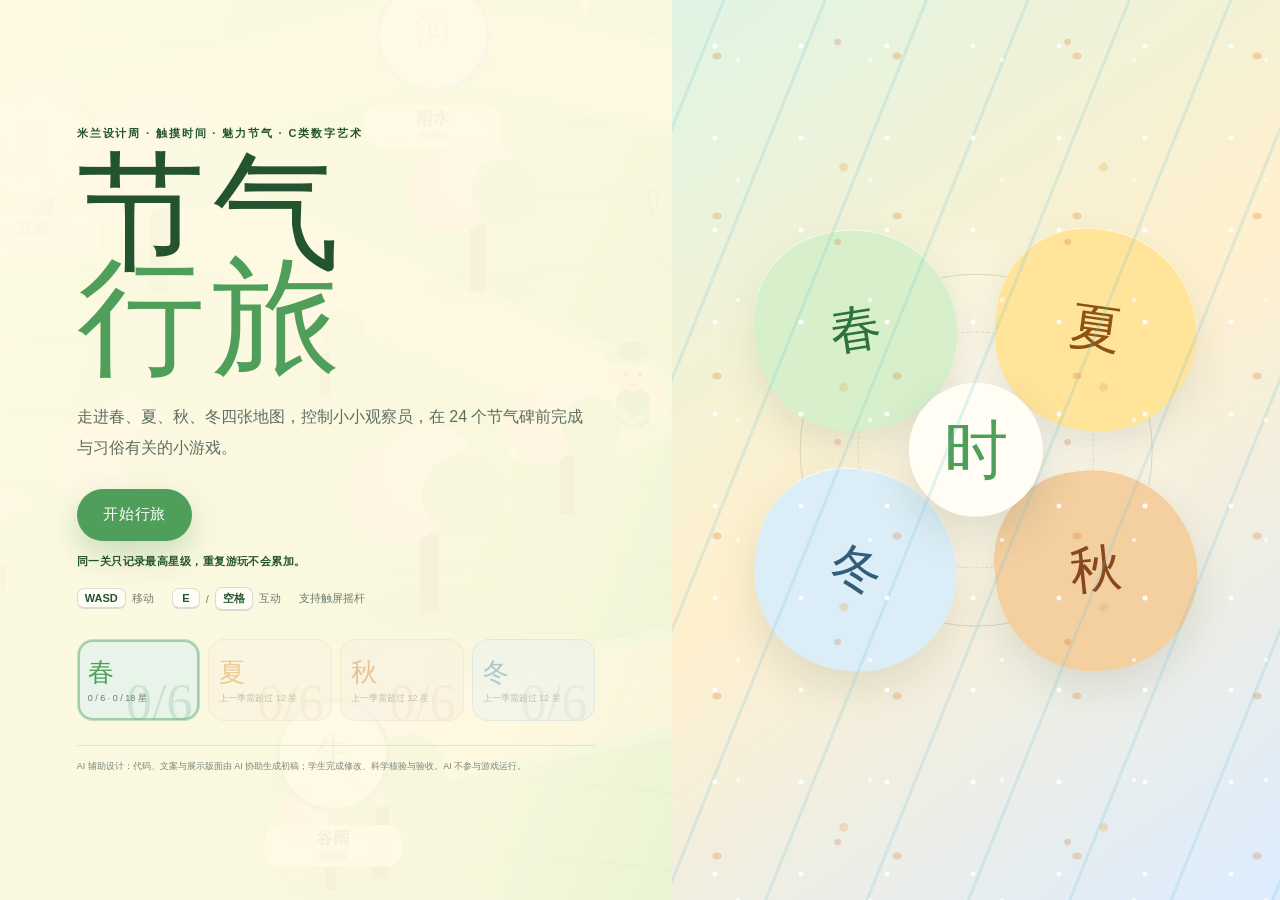
==== commit a60d68e1: "fix: store only per-level best stars" ====
--- a/output/节气行旅_离线版.html
+++ b/output/节气行旅_离线版.html
@@ -3,1879 +3,603 @@
 <head>
   <meta charset="utf-8">
   <meta name="viewport" content="width=device-width, initial-scale=1, viewport-fit=cover">
-  <meta name="theme-color" content="#08131f">
-  <meta name="description" content="米兰设计周「触摸时间·魅力节气」C类数字艺术：数字游戏《节气行旅：二十四节气的物候解谜》。">
-  <title>节气行旅 · 二十四节气的物候解谜（单文件离线版）</title>
-  <link rel="icon" href="data:image/svg+xml,%3Csvg xmlns='http://www.w3.org/2000/svg' viewBox='0 0 64 64'%3E%3Crect width='64' height='64' rx='14' fill='%2308131f'/%3E%3Ccircle cx='32' cy='32' r='21' fill='none' stroke='%23d8b56b' stroke-width='2'/%3E%3Ccircle cx='32' cy='32' r='8' fill='%23bb4a38'/%3E%3Cpath d='M32 5v9M32 50v9M5 32h9M50 32h9' stroke='%23d8b56b' stroke-width='2'/%3E%3C/svg%3E">
+  <meta name="theme-color" content="#dff5e4">
+  <meta name="description" content="节气行旅：在明亮的四季地图中行走，完成24个与节气习俗相关的小游戏。米兰设计周触摸时间·魅力节气C类数字艺术。">
+  <title>节气行旅 · 四季习俗小游戏（单文件离线版）</title>
+  <link rel="icon" href="data:image/svg+xml,%3Csvg xmlns='http://www.w3.org/2000/svg' viewBox='0 0 64 64'%3E%3Crect width='64' height='64' rx='15' fill='%23fff8df'/%3E%3Ccircle cx='32' cy='32' r='23' fill='%238bd36f'/%3E%3Ccircle cx='32' cy='32' r='10' fill='%23ef9aa8'/%3E%3Cpath d='M32 7v8M32 49v8M7 32h8M49 32h8' stroke='%2324542f' stroke-width='2'/%3E%3C/svg%3E">
   <style>
 :root {
-  --ink: #e8e2d3;
-  --ink-soft: #bcb8aa;
-  --ink-dim: #858b8c;
-  --night: #06101a;
-  --night-2: #0a1926;
-  --night-3: #102435;
-  --panel: rgba(12, 29, 43, .78);
-  --panel-strong: rgba(13, 33, 48, .94);
-  --line: rgba(221, 196, 135, .2);
-  --line-strong: rgba(221, 196, 135, .38);
-  --gold: #d8b56b;
-  --gold-bright: #efdaa5;
-  --gold-dim: #8e7442;
-  --cinnabar: #b94d3b;
-  --cinnabar-bright: #d96a52;
-  --jade: #83a96f;
-  --season: #83a96f;
-  --season-pale: #d8e2bc;
-  --season-deep: #253b2c;
-  --shadow: 0 28px 80px rgba(0, 0, 0, .34);
-  --radius: 22px;
-  --radius-sm: 14px;
+  --ink: #26312c;
+  --soft: #64716a;
+  --paper: #fffdf4;
+  --cream: #fff8e6;
+  --line: rgba(45, 67, 51, .13);
+  --shadow: 0 20px 60px rgba(51, 74, 48, .18);
+  --season: #4f9f5a;
+  --season-bright: #8bd36f;
+  --season-pale: #e9f8d8;
+  --season-ink: #24542f;
+  --sky: #dff6ef;
+  --ground: #a9df77;
+  --path: #f5df9d;
+  --water: #86ddeb;
+  --font-ui: "PingFang SC", "Microsoft YaHei UI", "Microsoft YaHei", sans-serif;
   --font-display: "Songti SC", "STSong", "Noto Serif CJK SC", "SimSun", serif;
-  --font-ui: "PingFang SC", "Microsoft YaHei UI", "Microsoft YaHei", sans-serif;
   --safe-bottom: env(safe-area-inset-bottom, 0px);
 }
 
 * { box-sizing: border-box; }
-
-html {
-  min-height: 100%;
-  background: var(--night);
-  scroll-behavior: smooth;
-  overflow-x: hidden;
-}
-
+[hidden] { display: none !important; }
+html, body { width: 100%; height: 100%; margin: 0; overflow: hidden; }
 body {
-  margin: 0;
-  min-width: 320px;
-  min-height: 100vh;
   color: var(--ink);
-  background: var(--night);
+  background: var(--season-pale);
   font-family: var(--font-ui);
   font-size: 16px;
-  line-height: 1.65;
-  overflow-x: hidden;
   -webkit-font-smoothing: antialiased;
   text-rendering: optimizeLegibility;
 }
-
-button, input, select, textarea { font: inherit; }
-button { color: inherit; }
-button, [role="button"] { touch-action: manipulation; }
-button:focus-visible, input:focus-visible, [tabindex]:focus-visible {
-  outline: 2px solid var(--gold-bright);
-  outline-offset: 3px;
+button { font: inherit; color: inherit; touch-action: manipulation; }
+button:focus-visible, canvas:focus-visible { outline: 3px solid var(--season-bright); outline-offset: 3px; }
+kbd {
+  min-width: 28px;
+  display: inline-grid;
+  place-items: center;
+  padding: 3px 7px;
+  border: 1px solid rgba(45,67,51,.18);
+  border-bottom-width: 2px;
+  border-radius: 7px;
+  background: rgba(255,255,255,.7);
+  color: var(--season-ink);
+  font: 600 11px var(--font-ui);
 }
-h1, h2, h3, h4, p { margin-top: 0; }
-svg { display: block; }
-::selection { background: rgba(216, 181, 107, .28); color: #fff8e8; }
-
-.ambient {
-  position: fixed;
-  inset: 0;
-  z-index: -3;
-  overflow: hidden;
-  pointer-events: none;
-  background:
-    radial-gradient(circle at 78% 16%, rgba(45, 79, 100, .28), transparent 34%),
-    radial-gradient(circle at 15% 78%, rgba(113, 56, 47, .13), transparent 36%),
-    linear-gradient(160deg, #07131f 0%, #081521 48%, #050d16 100%);
-}
-.ambient__glow {
+::selection { background: var(--season-bright); color: var(--season-ink); }
+
+.game-shell { position: relative; width: 100%; height: 100dvh; min-height: 560px; overflow: hidden; background: var(--sky); transition: background .5s ease; }
+#gameCanvas { position: absolute; inset: 0; width: 100%; height: 100%; display: block; }
+.game-shell.season-spring { --season:#4f9f5a; --season-bright:#8bd36f; --season-pale:#e9f8d8; --season-ink:#24542f; --sky:#dff6ef; --ground:#a9df77; --path:#f5df9d; --water:#86ddeb; }
+.game-shell.season-summer { --season:#dc8d26; --season-bright:#ffc84b; --season-pale:#fff0c4; --season-ink:#6b3b12; --sky:#c8f3ff; --ground:#7fd064; --path:#f0cc73; --water:#42c7df; }
+.game-shell.season-autumn { --season:#d17f2f; --season-bright:#f6bd55; --season-pale:#fff0cf; --season-ink:#653815; --sky:#fff0cf; --ground:#e8ba5d; --path:#d69343; --water:#72c8ca; }
+.game-shell.season-winter { --season:#4c86ad; --season-bright:#8fd3e8; --season-pale:#eefbff; --season-ink:#23465d; --sky:#e9fbff; --ground:#f4fbfd; --path:#c6dce7; --water:#a9deed; }
+
+/* HUD */
+.game-hud {
   position: absolute;
-  width: 48vw;
-  height: 48vw;
-  min-width: 440px;
-  min-height: 440px;
-  border-radius: 50%;
-  filter: blur(80px);
-  opacity: .22;
-}
-.ambient__glow--one { top: -22vw; right: -8vw; background: #31566b; }
-.ambient__glow--two { bottom: -28vw; left: -16vw; background: #7b3e33; opacity: .15; }
-.ambient__grid {
-  position: absolute;
-  inset: 0;
-  opacity: .14;
-  background-image:
-    linear-gradient(rgba(214, 188, 124, .08) 1px, transparent 1px),
-    linear-gradient(90deg, rgba(214, 188, 124, .08) 1px, transparent 1px);
-  background-size: 68px 68px;
-  mask-image: radial-gradient(circle at 50% 45%, #000 10%, transparent 78%);
-}
-.ambient__stars { position: absolute; inset: 0; }
-.star-dot {
-  position: absolute;
-  width: 2px;
-  height: 2px;
-  border-radius: 50%;
-  background: #f3dfaa;
-  opacity: var(--o, .35);
-  box-shadow: 0 0 8px rgba(243, 223, 170, .55);
-  animation: twinkle var(--dur, 5s) ease-in-out infinite alternate;
-  animation-delay: var(--delay, 0s);
-}
-@keyframes twinkle { from { opacity: .15; transform: scale(.7); } to { opacity: .72; transform: scale(1.25); } }
-
-.app-shell {
-  width: min(1500px, 100%);
-  min-height: 100vh;
-  margin: 0 auto;
-  padding: 0 clamp(18px, 3.2vw, 52px);
-  display: flex;
-  flex-direction: column;
-}
-.topbar {
-  min-height: 84px;
+  top: 18px;
+  left: max(18px, 3vw);
+  right: max(18px, 3vw);
+  z-index: 20;
+  min-height: 64px;
   display: flex;
   align-items: center;
-  gap: 34px;
-  border-bottom: 1px solid var(--line);
-  position: relative;
-  z-index: 20;
+  gap: 18px;
+  padding: 9px 12px 9px 10px;
+  border: 1px solid rgba(255,255,255,.72);
+  border-radius: 22px;
+  background: rgba(255,253,244,.83);
+  box-shadow: 0 10px 32px rgba(48,68,51,.15);
+  backdrop-filter: blur(16px);
 }
-.brand {
-  display: flex;
-  align-items: center;
-  gap: 13px;
-  padding: 0;
-  border: 0;
-  background: transparent;
-  cursor: pointer;
-  text-align: left;
+.hud-brand { display: flex; align-items: center; gap: 9px; flex: 0 0 auto; padding: 0; border: 0; background: transparent; cursor: pointer; text-align: left; }
+.hud-brand__mark { width: 42px; height: 42px; display: grid; place-items: center; border-radius: 14px; color: var(--season-ink); background: var(--season-pale); font-family: var(--font-display); font-size: 22px; box-shadow: inset 0 0 0 1px color-mix(in srgb, var(--season) 22%, transparent); }
+.hud-brand strong { display: block; color: var(--season-ink); font-family: var(--font-display); font-size: 19px; line-height: 1.1; letter-spacing: .08em; }
+.hud-brand small { display: block; margin-top: 3px; color: var(--soft); font-size: 8px; letter-spacing: .18em; }
+.season-tabs { display: flex; align-items: center; gap: 6px; flex: 1 1 auto; min-width: 0; }
+.season-tab { min-height: 42px; flex: 1 1 0; padding: 6px 11px; border: 1px solid transparent; border-radius: 13px; background: transparent; color: var(--soft); cursor: pointer; font-size: 12px; white-space: nowrap; transition: .2s ease; }
+.season-tab span { display: inline-block; width: 8px; height: 8px; margin-right: 6px; border-radius: 50%; background: var(--tab-color); }
+.season-tab:hover:not(:disabled) { background: color-mix(in srgb, var(--tab-color) 10%, transparent); color: var(--tab-color); }
+.season-tab.is-active { border-color: color-mix(in srgb, var(--tab-color) 30%, transparent); background: color-mix(in srgb, var(--tab-color) 13%, #fff); color: var(--tab-color); font-weight: 700; }
+.season-tab:disabled { opacity: .35; cursor: not-allowed; }
+.hud-status { display: flex; align-items: center; gap: 7px; flex: 0 0 auto; }
+.hud-pill { min-width: 70px; padding: 5px 10px; border-radius: 11px; background: var(--season-pale); text-align: center; }
+.hud-pill b { display: block; color: var(--season-ink); font-family: var(--font-display); font-size: 16px; line-height: 1.1; }
+.hud-pill small { display: block; margin-top: 2px; color: var(--soft); font-size: 8px; }
+.hud-pill--stars b { color: #c98b13; }
+.hud-icon { width: 42px; height: 42px; display: grid; place-items: center; border: 1px solid var(--line); border-radius: 13px; background: rgba(255,255,255,.55); color: var(--season-ink); cursor: pointer; }
+.hud-icon svg { width: 20px; height: 20px; fill: none; stroke: currentColor; stroke-width: 1.7; stroke-linecap: round; stroke-linejoin: round; }
+.hud-icon.is-muted .sound-wave { display: none; }
+.weather-chip { position: absolute; top: 98px; left: max(18px, 3vw); z-index: 19; display: inline-flex; align-items: center; gap: 8px; padding: 7px 12px; border-radius: 999px; background: rgba(255,255,255,.68); color: var(--season-ink); box-shadow: 0 6px 18px rgba(48,68,51,.1); font-size: 11px; backdrop-filter: blur(10px); }
+.weather-chip__dot { width: 7px; height: 7px; border-radius: 50%; background: var(--season); box-shadow: 0 0 0 4px var(--season-pale); }
+.world-help { position: absolute; left: max(18px, 3vw); bottom: calc(22px + var(--safe-bottom)); z-index: 14; display: flex; align-items: center; gap: 7px; padding: 8px 12px; border-radius: 999px; background: rgba(255,255,255,.7); color: var(--soft); font-size: 11px; box-shadow: 0 7px 20px rgba(48,68,51,.1); backdrop-filter: blur(10px); }
+.interaction-prompt { border: 0; cursor: pointer; text-align: left; font: inherit; color: inherit; position: absolute; left: 50%; bottom: calc(32px + var(--safe-bottom)); z-index: 18; min-width: 230px; display: flex; align-items: center; gap: 11px; padding: 10px 16px 10px 10px; border: 1px solid rgba(255,255,255,.9); border-radius: 18px; background: rgba(255,253,244,.92); box-shadow: 0 16px 42px rgba(48,68,51,.2); transform: translateX(-50%); animation: prompt-in .25s ease both; }
+.interaction-prompt:hover .interaction-prompt__key, .interaction-prompt:focus-visible .interaction-prompt__key { transform: scale(1.07); }
+.interaction-prompt__key { transition: transform .16s ease; width: 37px; height: 37px; display: grid; place-items: center; border-radius: 12px; background: var(--season); color: #fff; font-family: var(--font-display); font-size: 17px; box-shadow: 0 5px 14px color-mix(in srgb, var(--season) 28%, transparent); }
+.interaction-prompt small { display: block; color: var(--soft); font-size: 9px; }
+.interaction-prompt strong { display: block; color: var(--season-ink); font-size: 13px; }
+@keyframes prompt-in { from { opacity: 0; transform: translate(-50%, 8px); } to { opacity: 1; transform: translate(-50%, 0); } }
+
+/* Touch controls */
+.touch-controls { position: absolute; inset: auto 16px calc(18px + var(--safe-bottom)); z-index: 25; display: flex; justify-content: space-between; align-items: flex-end; pointer-events: none; }
+.joystick { position: relative; width: 106px; height: 106px; border: 1px solid rgba(255,255,255,.75); border-radius: 50%; background: rgba(255,253,244,.42); box-shadow: inset 0 0 0 1px rgba(45,67,51,.08), 0 12px 30px rgba(48,68,51,.14); pointer-events: auto; touch-action: none; backdrop-filter: blur(8px); }
+.joystick::before, .joystick::after { content: ""; position: absolute; left: 25%; right: 25%; top: 50%; height: 1px; background: rgba(45,67,51,.08); }
+.joystick::after { transform: rotate(90deg); }
+.joystick__stick { position: absolute; left: 50%; top: 50%; width: 46px; height: 46px; border-radius: 50%; background: rgba(255,253,244,.9); border: 1px solid rgba(255,255,255,.9); box-shadow: 0 8px 20px rgba(48,68,51,.18); transform: translate(-50%, -50%); }
+.action-button { width: 74px; height: 74px; border: 0; border-radius: 50%; background: var(--season); color: #fff; font-family: var(--font-display); font-size: 25px; box-shadow: 0 12px 28px color-mix(in srgb, var(--season) 32%, transparent), inset 0 1px 0 rgba(255,255,255,.4); pointer-events: auto; cursor: pointer; }
+.action-button:active { transform: scale(.94); }
+
+/* Menu */
+.menu-screen { position: absolute; inset: 0; z-index: 30; display: grid; grid-template-columns: minmax(0, 1.05fr) minmax(380px, .95fr); overflow: hidden; background: linear-gradient(110deg, rgba(255,250,229,.98) 0%, rgba(255,250,229,.93) 48%, rgba(214,246,225,.64) 100%); }
+.menu-copy { position: relative; z-index: 2; display: flex; flex-direction: column; justify-content: center; padding: clamp(28px, 6vw, 96px); }
+.menu-eyebrow { margin: 0 0 20px; color: var(--season-ink); font-size: 11px; font-weight: 700; letter-spacing: .17em; }
+.menu-copy h1 { margin: 0; color: var(--season-ink); font-family: var(--font-display); font-size: clamp(74px, 10vw, 152px); font-weight: 500; line-height: .82; letter-spacing: .06em; }
+.menu-copy h1 em { color: var(--season); font-style: normal; }
+.menu-lead { max-width: 530px; margin: 30px 0 26px; color: #5d6d61; font-size: 16px; line-height: 1.95; }
+.menu-actions { display: flex; flex-wrap: wrap; gap: 11px; }
+.primary-button, .secondary-button { min-height: 52px; padding: 12px 26px; border-radius: 999px; font-size: 15px; letter-spacing: .06em; cursor: pointer; transition: transform .18s ease, box-shadow .18s ease; }
+.primary-button { border: 0; background: var(--season); color: #fff; box-shadow: 0 13px 30px color-mix(in srgb, var(--season) 28%, transparent); }
+.primary-button:hover { transform: translateY(-2px); box-shadow: 0 17px 34px color-mix(in srgb, var(--season) 35%, transparent); }
+.secondary-button { border: 1px solid color-mix(in srgb, var(--season) 28%, #fff); background: rgba(255,255,255,.62); color: var(--season-ink); }
+.secondary-button:hover { transform: translateY(-2px); background: #fff; }
+.score-rule { margin: 13px 0 0; color: var(--season-ink); font-size: 11px; font-weight: 700; letter-spacing: .04em; }
+.menu-controls { display: flex; flex-wrap: wrap; gap: 10px 18px; margin-top: 18px; color: #6d7b70; font-size: 11px; }
+.menu-controls span { display: inline-flex; align-items: center; gap: 6px; }
+.menu-seasons { display: grid; grid-template-columns: repeat(4, minmax(0, 1fr)); gap: 8px; max-width: 590px; margin-top: 28px; }
+.menu-season { position: relative; min-height: 82px; padding: 12px 10px; border: 1px solid color-mix(in srgb, var(--season-color) 25%, transparent); border-radius: 16px; background: color-mix(in srgb, var(--season-color) 13%, #fff); color: var(--season-color); text-align: left; cursor: pointer; overflow: hidden; }
+.menu-season::after { content: attr(data-count); position: absolute; right: 7px; bottom: -9px; color: color-mix(in srgb, var(--season-color) 18%, transparent); font-family: var(--font-display); font-size: 52px; line-height: 1; }
+.menu-season strong { display: block; font-family: var(--font-display); font-size: 26px; font-weight: 500; }
+.menu-season small { display: block; margin-top: 2px; color: #6f786e; font-size: 9px; }
+.menu-season:disabled { opacity: .42; cursor: not-allowed; }
+.menu-season.is-current { box-shadow: inset 0 0 0 2px color-mix(in srgb, var(--season-color) 46%, transparent); }
+.ai-disclosure { max-width: 640px; margin: 24px 0 0; padding-top: 13px; border-top: 1px solid rgba(45,67,51,.12); color: #7a857b; font-size: 9px; line-height: 1.7; }
+.menu-art { position: relative; overflow: hidden; background: radial-gradient(circle at 55% 46%, rgba(255,255,255,.8), transparent 35%), linear-gradient(145deg, #dff5e4, #fff0cd 48%, #dcecff); }
+.menu-art::before { content: ""; position: absolute; inset: 0; background-image: linear-gradient(rgba(255,255,255,.22) 1px, transparent 1px), linear-gradient(90deg, rgba(255,255,255,.22) 1px, transparent 1px); background-size: 44px 44px; mask-image: radial-gradient(circle at 50%, #000, transparent 72%); }
+.menu-orbit { position: absolute; left: 50%; top: 50%; border: 1px solid rgba(83,134,91,.22); border-radius: 50%; transform: translate(-50%, -50%); }
+.menu-orbit--one { width: 58%; aspect-ratio: 1; animation: slow-spin 38s linear infinite; }
+.menu-orbit--two { width: 39%; aspect-ratio: 1; border-style: dashed; animation: slow-spin-reverse 27s linear infinite; }
+@keyframes slow-spin { to { transform: translate(-50%, -50%) rotate(360deg); } }
+@keyframes slow-spin-reverse { to { transform: translate(-50%, -50%) rotate(-360deg); } }
+.menu-season-bloom { position: absolute; left: 50%; top: 50%; width: min(46vw, 480px); aspect-ratio: 1; transform: translate(-50%, -50%); }
+.bloom { position: absolute; width: 42%; height: 42%; display: grid; place-items: center; border-radius: 46% 54% 50% 50%; font-family: var(--font-display); font-size: clamp(29px, 4vw, 56px); box-shadow: 0 18px 38px rgba(60,86,58,.12), inset 0 1px 0 rgba(255,255,255,.75); }
+.bloom--spring { left: 4%; top: 4%; background: #d7f0cb; color: #2f723e; transform: rotate(-9deg); }
+.bloom--summer { right: 4%; top: 4%; background: #ffe49a; color: #8c5314; transform: rotate(8deg); }
+.bloom--autumn { right: 4%; bottom: 4%; background: #f4cfa0; color: #87481f; transform: rotate(-6deg); }
+.bloom--winter { left: 4%; bottom: 4%; background: #dbeef7; color: #315f79; transform: rotate(7deg); }
+.bloom-core { position: absolute; left: 50%; top: 50%; width: 28%; aspect-ratio: 1; display: grid; place-items: center; border-radius: 50%; background: #fffdf4; color: var(--season); font-family: var(--font-display); font-size: clamp(34px, 5vw, 70px); box-shadow: 0 16px 40px rgba(56,82,59,.16); transform: translate(-50%, -50%); }
+.menu-weather { position: absolute; inset: 0; pointer-events: none; }
+.menu-weather--rain { background-image: repeating-linear-gradient(112deg, transparent 0 46px, rgba(100,189,217,.28) 47px 49px, transparent 50px 94px); opacity: .7; animation: rain-shift 2.4s linear infinite; }
+.menu-weather--leaves { background-image: radial-gradient(ellipse at 25% 35%, rgba(221,134,55,.3) 0 4px, transparent 5px), radial-gradient(ellipse at 72% 21%, rgba(203,100,45,.24) 0 3px, transparent 4px), radial-gradient(ellipse at 66% 76%, rgba(226,166,62,.26) 0 4px, transparent 5px); background-size: 180px 160px, 230px 200px, 260px 220px; animation: leaf-drift 9s ease-in-out infinite alternate; }
+.menu-weather--snow { background-image: radial-gradient(circle, rgba(255,255,255,.9) 0 2px, transparent 3px), radial-gradient(circle, rgba(255,255,255,.7) 0 1.5px, transparent 2.5px); background-size: 86px 92px, 132px 120px; animation: snow-drift 11s linear infinite; }
+@keyframes rain-shift { to { background-position: 0 94px; } }
+@keyframes leaf-drift { to { background-position: 22px 18px, -14px 25px, 12px -12px; } }
+@keyframes snow-drift { to { background-position: 18px 92px, -22px 120px; } }
+
+/* Mini-game overlay */
+.mini-overlay { position: absolute; inset: 0; z-index: 60; display: grid; place-items: center; padding: clamp(10px, 2vw, 24px); background: rgba(235,247,233,.66); backdrop-filter: blur(12px); }
+.mini-panel { width: min(1120px, 96vw); max-height: 94dvh; display: flex; flex-direction: column; padding: 15px; border: 1px solid rgba(255,255,255,.9); border-radius: 28px; background: rgba(255,253,244,.96); box-shadow: 0 30px 100px rgba(48,70,48,.24); animation: card-in .3s cubic-bezier(.2,.8,.2,1) both; }
+@keyframes card-in { from { opacity: 0; transform: translateY(18px) scale(.97); } to { opacity: 1; transform: none; } }
+.mini-head { display: flex; justify-content: space-between; align-items: flex-start; gap: 16px; padding: 3px 5px 12px; }
+.mini-head p { margin: 0 0 2px; color: var(--season); font-size: 10px; font-weight: 700; letter-spacing: .15em; }
+.mini-head h2 { margin: 0; color: var(--season-ink); font-family: var(--font-display); font-size: clamp(24px, 3vw, 34px); font-weight: 500; }
+.mini-head span { display: inline-block; margin-top: 4px; padding: 2px 8px; border-radius: 999px; background: var(--season-pale); color: var(--season-ink); font-size: 9px; }
+.mini-close { width: 42px; height: 42px; border: 1px solid var(--line); border-radius: 50%; background: #fff; color: var(--soft); font-size: 24px; cursor: pointer; }
+.mini-close:hover { color: var(--season-ink); background: var(--season-pale); }
+.mini-canvas-wrap { min-height: 0; overflow: hidden; border-radius: 18px; background: var(--season-pale); }
+#miniCanvas { display: block; width: 100%; height: auto; max-height: calc(94dvh - 155px); object-fit: contain; touch-action: none; cursor: pointer; }
+.mini-foot { display: flex; align-items: center; justify-content: space-between; gap: 14px; padding: 11px 5px 1px; color: var(--soft); font-size: 11px; }
+.mini-progress { color: var(--season-ink); font-family: var(--font-display); font-size: 15px; white-space: nowrap; }
+
+/* Completion overlays */
+.chapter-overlay, .final-overlay { position: absolute; inset: 0; z-index: 80; display: grid; place-items: center; padding: 18px; background: rgba(255,250,229,.75); backdrop-filter: blur(12px); }
+.chapter-card, .final-card { width: min(520px, 94vw); padding: 34px; border: 1px solid rgba(255,255,255,.95); border-radius: 28px; background: #fffdf4; box-shadow: 0 30px 90px rgba(48,70,48,.2); text-align: center; animation: card-in .35s ease both; }
+.chapter-seal { width: 72px; height: 72px; display: grid; place-items: center; margin: 0 auto 15px; border-radius: 24px; background: var(--season-pale); color: var(--season); font-family: var(--font-display); font-size: 34px; }
+.chapter-card > p:first-of-type, .final-card .menu-eyebrow { margin: 0 0 6px; color: var(--season); font-size: 10px; font-weight: 700; letter-spacing: .15em; }
+.chapter-card h2, .final-card h2 { margin: 0 0 12px; color: var(--season-ink); font-family: var(--font-display); font-size: 30px; font-weight: 500; }
+.chapter-stars { color: #e0a728; font-size: 28px; letter-spacing: .12em; }
+.chapter-card > p:last-of-type, .final-card > p { margin: 12px 0 22px; color: var(--soft); font-size: 13px; line-height: 1.9; }
+.chapter-actions { display: flex; justify-content: center; flex-wrap: wrap; gap: 9px; }
+.final-score { margin: 18px 0; color: var(--season-ink); font-family: var(--font-display); font-size: 38px; }
+
+.toast { position: absolute; left: 50%; bottom: calc(28px + var(--safe-bottom)); z-index: 100; max-width: 88vw; padding: 10px 18px; border-radius: 999px; background: rgba(255,253,244,.94); color: var(--season-ink); box-shadow: 0 15px 40px rgba(48,70,48,.2); font-size: 12px; opacity: 0; pointer-events: none; transform: translate(-50%, 10px); transition: .25s ease; }
+.toast.is-visible { opacity: 1; transform: translate(-50%, 0); }
+.noscript { position: fixed; inset: auto 15px 15px; z-index: 999; padding: 14px; border-radius: 12px; background: #fff; color: #702d24; text-align: center; }
+
+@media (max-width: 900px) {
+  .game-hud { gap: 9px; }
+  .hud-brand small { display: none; }
+  .season-tab { padding-inline: 7px; font-size: 10px; }
+  .hud-pill { min-width: 58px; padding-inline: 8px; }
+  .menu-screen { grid-template-columns: 1fr; }
+  .menu-copy { justify-content: center; padding: clamp(28px, 8vw, 70px); background: linear-gradient(90deg, rgba(255,250,229,.92), rgba(255,250,229,.72)); }
+  .menu-art { position: absolute; inset: 0; z-index: -1; opacity: .74; }
+  .menu-copy h1 { font-size: clamp(72px, 17vw, 120px); }
+  .menu-lead { max-width: 560px; }
 }
-.brand__mark {
-  width: 43px;
-  height: 43px;
-  display: grid;
-  place-items: center;
-  border: 1px solid var(--line-strong);
-  border-radius: 50%;
-  color: var(--gold);
-  background: rgba(8, 20, 31, .66);
-}
-.brand__mark svg { width: 34px; height: 34px; fill: none; stroke: currentColor; stroke-width: 1.35; }
-.brand__text { display: flex; flex-direction: column; line-height: 1.15; }
-.brand__text strong { font-family: var(--font-display); font-size: 21px; font-weight: 600; letter-spacing: .14em; color: #f0e5ce; }
-.brand__text small { margin-top: 4px; font-size: 10px; letter-spacing: .28em; color: var(--ink-dim); }
-.topnav { display: flex; align-items: stretch; gap: 4px; height: 84px; }
-.nav-btn {
-  position: relative;
-  min-height: 44px;
-  padding: 0 17px;
-  border: 0;
-  background: transparent;
-  color: var(--ink-soft);
-  font-size: 14px;
-  letter-spacing: .08em;
-  cursor: pointer;
-  transition: color .2s, background .2s;
-}
-.nav-btn::after {
-  content: "";
-  position: absolute;
-  left: 17px;
-  right: 17px;
-  bottom: -1px;
-  height: 2px;
-  background: var(--gold);
-  transform: scaleX(0);
-  transition: transform .2s;
-}
-.nav-btn:hover, .nav-btn.is-active { color: var(--gold-bright); background: rgba(216, 181, 107, .04); }
-.nav-btn.is-active::after { transform: scaleX(1); }
-.topbar__tools { margin-left: auto; display: flex; align-items: center; gap: 9px; }
-.live-chip {
-  display: inline-flex;
-  align-items: center;
-  gap: 9px;
-  padding: 8px 13px;
-  border: 1px solid var(--line);
-  border-radius: 999px;
-  color: var(--ink-soft);
-  font-size: 12px;
-  white-space: nowrap;
-}
-.live-chip__dot { width: 6px; height: 6px; border-radius: 50%; background: var(--gold); box-shadow: 0 0 12px rgba(216,181,107,.7); }
-.icon-btn {
-  width: 42px;
-  height: 42px;
-  display: grid;
-  place-items: center;
-  border: 1px solid var(--line);
-  border-radius: 50%;
-  background: rgba(8, 20, 31, .55);
-  color: var(--ink-soft);
-  cursor: pointer;
-  transition: border-color .2s, color .2s, background .2s;
-}
-.icon-btn:hover { color: var(--gold-bright); border-color: var(--line-strong); background: rgba(216,181,107,.08); }
-.icon-btn svg { width: 20px; height: 20px; fill: none; stroke: currentColor; stroke-width: 1.6; stroke-linecap: round; stroke-linejoin: round; }
-.icon-btn.is-muted .sound-wave { display: none; }
-.icon-btn.is-muted::after { content: ""; width: 22px; height: 1px; background: var(--cinnabar-bright); position: absolute; transform: rotate(-45deg); }
-
-.main-shell { flex: 1; width: 100%; }
-.screen { display: none; padding: clamp(28px, 5vw, 72px) 0 56px; animation: screen-in .45s ease both; }
-.screen.is-active { display: block; }
-@keyframes screen-in { from { opacity: 0; transform: translateY(10px); } to { opacity: 1; transform: none; } }
-
-.eyebrow {
-  margin-bottom: 18px;
-  color: var(--gold);
-  font-size: 11px;
-  font-weight: 500;
-  letter-spacing: .23em;
-  text-transform: uppercase;
-}
-.eyebrow > span { display: inline-block; width: 28px; height: 1px; margin: 0 10px 4px 0; background: var(--gold); }
-h1, h2, h3 { font-family: var(--font-display); }
-h2 { font-weight: 500; letter-spacing: .04em; }
-.btn {
-  min-height: 46px;
-  display: inline-flex;
-  align-items: center;
-  justify-content: center;
-  gap: 9px;
-  padding: 11px 21px;
-  border: 1px solid var(--line-strong);
-  border-radius: 999px;
-  background: transparent;
-  color: var(--ink);
-  font-size: 14px;
-  letter-spacing: .07em;
-  cursor: pointer;
-  transition: transform .18s, border-color .18s, background .18s, color .18s;
-}
-.btn:hover { transform: translateY(-2px); border-color: var(--gold); }
-.btn:active { transform: translateY(0); }
-.btn:disabled { cursor: not-allowed; opacity: .38; transform: none; }
-.btn--primary { border-color: var(--gold); background: linear-gradient(135deg, #e1c27e, #b88a45); color: #101a20; font-weight: 650; box-shadow: 0 12px 30px rgba(174, 132, 67, .22); }
-.btn--primary:hover { background: linear-gradient(135deg, #efdaa5, #c99d54); }
-.btn--ghost { background: rgba(9, 24, 36, .55); color: var(--ink-soft); }
-.btn--quiet { border-color: var(--line); color: var(--ink-dim); }
-.btn--danger { border-color: rgba(185,77,59,.45); color: #e39787; }
-.btn--large { min-height: 54px; padding: 14px 28px; font-size: 15px; }
-.btn--small { min-height: 40px; padding: 8px 15px; font-size: 12px; }
-
-.site-foot {
-  min-height: 66px;
-  display: flex;
-  align-items: center;
-  justify-content: space-between;
-  gap: 20px;
-  border-top: 1px solid var(--line);
-  color: #737c7e;
-  font-size: 11px;
-  letter-spacing: .05em;
-}
-.site-foot span:last-child { text-align: right; }
-.noscript { position: fixed; inset: auto 16px 16px; padding: 14px; color: #fff; background: #7f2e24; z-index: 999; border-radius: 10px; text-align: center; }
-
-/* Home */
-.screen--home { padding-top: clamp(20px, 3vw, 38px); }
-.home-grid {
-  min-height: min(750px, calc(100vh - 150px));
-  display: grid;
-  grid-template-columns: minmax(0, .95fr) minmax(440px, 1.05fr);
-  align-items: center;
-  gap: clamp(24px, 5vw, 76px);
-}
-.home-copy { position: relative; z-index: 2; max-width: 650px; padding: 28px 0 20px; }
-.home-copy h1 {
-  margin: 0 0 6px;
-  font-size: clamp(72px, 9.5vw, 142px);
-  font-weight: 500;
-  line-height: .82;
-  letter-spacing: .08em;
-  color: #ece3cf;
-  text-shadow: 0 20px 60px rgba(0,0,0,.3);
-}
-.home-copy h1 em { position: relative; font-style: normal; color: var(--gold-bright); margin-left: .38em; }
-.home-copy h1 em::after {
-  content: "二十四";
-  position: absolute;
-  right: -25px;
-  top: 18%;
-  transform: translateX(100%);
-  color: var(--cinnabar-bright);
-  font-family: var(--font-display);
-  font-size: 13px;
-  letter-spacing: .22em;
-  writing-mode: vertical-rl;
-  opacity: .88;
-}
-.home-title-sub { margin: 19px 0 22px; color: var(--ink-soft); font-family: var(--font-display); font-size: clamp(18px, 2vw, 25px); letter-spacing: .28em; }
-.home-lead { max-width: 510px; margin-bottom: 31px; color: #aeb2ac; font-size: 15px; line-height: 2; }
-.home-actions { display: flex; flex-wrap: wrap; gap: 12px; }
-.home-progress { min-height: 52px; display: flex; align-items: center; gap: 20px; margin-top: 30px; padding-top: 22px; border-top: 1px solid var(--line); color: var(--ink-dim); font-size: 12px; }
-.home-progress strong { display: block; color: var(--ink); font-family: var(--font-display); font-size: 19px; font-weight: 500; }
-.progress-meter { flex: 1; max-width: 210px; height: 4px; border-radius: 99px; background: rgba(255,255,255,.08); overflow: hidden; }
-.progress-meter > i { display: block; height: 100%; background: linear-gradient(90deg, var(--gold-dim), var(--gold-bright)); border-radius: inherit; }
-.home-features { display: flex; flex-wrap: wrap; gap: 7px 18px; margin-top: 17px; color: #7f898a; font-size: 11px; letter-spacing: .08em; }
-.home-features span::before { content: "◇"; margin-right: 7px; color: var(--gold-dim); }
-.home-instrument { position: relative; display: grid; place-items: center; min-height: 560px; }
-.home-instrument::before {
-  content: "";
-  position: absolute;
-  width: 78%;
-  aspect-ratio: 1;
-  border-radius: 50%;
-  background: radial-gradient(circle, rgba(216,181,107,.1), transparent 68%);
-  filter: blur(8px);
-}
-.chronometer { width: min(100%, 630px); overflow: visible; filter: drop-shadow(0 36px 58px rgba(0,0,0,.3)); animation: dial-arrive 1.1s cubic-bezier(.2,.8,.2,1) both; }
-@keyframes dial-arrive { from { opacity: 0; transform: scale(.91) rotate(-4deg); } to { opacity: 1; transform: none; } }
-.chrono-ring { fill: none; stroke: rgba(216,181,107,.2); }
-.chrono-ring--outer { stroke-width: 1.2; }
-.chrono-ring--mid { stroke-width: .85; stroke-dasharray: 2 8; }
-.chrono-ring--inner { stroke-width: .9; }
-.chrono-tick { stroke: rgba(216,181,107,.38); stroke-width: 1; }
-.chrono-tick--major { stroke: rgba(231,204,142,.72); stroke-width: 2; }
-.chrono-label { fill: rgba(232,226,211,.62); font-size: 12px; font-family: var(--font-ui); letter-spacing: .12em; }
-.chrono-term-dot { fill: #08131f; stroke: var(--gold); stroke-width: 1.2; }
-.chrono-term-dot--season { fill: var(--arc-color); stroke: #f0dfb4; }
-.chrono-season { fill: none; stroke-width: 4; stroke-linecap: round; opacity: .8; }
-.chrono-season-label { font-family: var(--font-display); font-size: 22px; font-weight: 500; fill: var(--arc-color); }
-.chrono-sun__char { font-family: var(--font-display); font-size: 27px; fill: #192129; letter-spacing: 0; }
-.chrono-needle { stroke: var(--cinnabar-bright); stroke-width: 1.5; transform-origin: 310px 310px; transform: rotate(var(--needle-angle, 0deg)); opacity: .7; }
-.chrono-pivot { fill: #efdaa5; }
-.chrono-caption { fill: rgba(232,226,211,.44); font-family: var(--font-display); font-size: 14px; letter-spacing: .35em; }
-.instrument-label { position: absolute; color: var(--ink-dim); font-size: 10px; letter-spacing: .25em; }
-.instrument-label--top { right: 12%; top: 12%; }
-.instrument-label--bottom { left: 9%; bottom: 12%; color: var(--gold); }
-.home-footer-grid { display: grid; grid-template-columns: repeat(3, 1fr); gap: 13px; margin-top: 18px; }
-.brief-card { position: relative; min-height: 140px; padding: 24px 24px 22px 66px; border: 1px solid var(--line); border-radius: var(--radius-sm); background: linear-gradient(135deg, rgba(15,36,52,.6), rgba(8,19,30,.35)); }
-.brief-card__index { position: absolute; left: 22px; top: 25px; color: var(--gold-dim); font-family: var(--font-display); font-size: 13px; writing-mode: vertical-rl; letter-spacing: .2em; }
-.brief-card h2 { margin: 0 0 8px; color: #ddd5c2; font-size: 17px; letter-spacing: .08em; }
-.brief-card p { margin: 0; color: #879091; font-size: 12px; line-height: 1.85; }
-
-/* Map */
-.map-head, .subpage-head { display: flex; align-items: flex-end; justify-content: space-between; gap: 20px; margin-bottom: 28px; }
-.map-head h2, .subpage-head h2 { margin: 0; font-size: clamp(28px, 4vw, 42px); color: #e9e0cc; }
-.map-stats { display: flex; gap: 10px; flex-wrap: wrap; justify-content: flex-end; }
-.stat-pill { min-width: 94px; padding: 10px 14px; border: 1px solid var(--line); border-radius: 12px; background: rgba(8,20,31,.48); }
-.stat-pill span { display: block; color: var(--ink-dim); font-size: 10px; letter-spacing: .12em; }
-.stat-pill strong { color: var(--gold-bright); font-family: var(--font-display); font-size: 20px; font-weight: 500; }
-.season-tabs { display: flex; gap: 5px; margin-bottom: 18px; padding: 5px; border: 1px solid var(--line); border-radius: 999px; width: fit-content; max-width: 100%; background: rgba(8,20,31,.52); }
-.season-tab { min-height: 42px; padding: 8px 20px; border: 0; border-radius: 999px; background: transparent; color: var(--ink-dim); cursor: pointer; font-size: 13px; letter-spacing: .08em; white-space: nowrap; }
-.season-tab:hover { color: var(--ink); }
-.season-tab.is-active { color: #101a20; background: var(--tab-color, var(--gold)); font-weight: 650; }
-.season-tab:disabled { opacity: .36; cursor: not-allowed; }
-.chapter-panel {
-  --chapter: var(--season);
-  border: 1px solid var(--line);
-  border-radius: var(--radius);
-  background:
-    radial-gradient(circle at 15% 8%, color-mix(in srgb, var(--chapter) 13%, transparent), transparent 31%),
-    linear-gradient(145deg, rgba(15,37,53,.84), rgba(7,18,28,.74));
-  overflow: hidden;
-  box-shadow: var(--shadow);
-}
-.chapter-overview { display: grid; grid-template-columns: 210px minmax(0,1fr) 230px; gap: 26px; align-items: center; padding: 28px 32px 20px; border-bottom: 1px solid var(--line); }
-.chapter-orbit { position: relative; width: 160px; height: 160px; display: grid; place-items: center; }
-.chapter-orbit::before, .chapter-orbit::after { content: ""; position: absolute; border-radius: 50%; }
-.chapter-orbit::before { inset: 0; border: 1px solid color-mix(in srgb, var(--chapter) 65%, transparent); background: radial-gradient(circle, color-mix(in srgb, var(--chapter) 18%, transparent), transparent 64%); }
-.chapter-orbit::after { inset: 25px; border: 1px dashed color-mix(in srgb, var(--chapter) 42%, transparent); }
-.chapter-orbit__char { position: relative; z-index: 1; color: var(--chapter); font-family: var(--font-display); font-size: 58px; line-height: 1; }
-.chapter-orbit__label { position: absolute; bottom: 7px; color: color-mix(in srgb, var(--chapter) 75%, #fff); font-size: 9px; letter-spacing: .25em; }
-.chapter-copy h3 { margin: 0 0 9px; font-size: clamp(25px, 3vw, 36px); font-weight: 500; color: var(--chapter); }
-.chapter-copy p { max-width: 620px; margin: 0; color: #9da4a2; font-size: 13px; line-height: 1.9; }
-.chapter-progress { justify-self: end; width: 100%; }
-.chapter-progress__row { display: flex; justify-content: space-between; margin-bottom: 8px; color: var(--ink-dim); font-size: 10px; }
-.chapter-progress__row strong { color: var(--ink); font-size: 12px; font-weight: 500; }
-.chapter-progress__bar { height: 6px; border-radius: 99px; background: rgba(255,255,255,.07); overflow: hidden; }
-.chapter-progress__bar i { display: block; height: 100%; border-radius: inherit; background: linear-gradient(90deg, color-mix(in srgb, var(--chapter) 60%, #111), var(--chapter)); }
-.chapter-progress__seal { display: flex; gap: 7px; margin-top: 14px; justify-content: flex-end; }
-.mini-seal { width: 26px; height: 26px; display: grid; place-items: center; border: 1px solid var(--line); border-radius: 50%; color: var(--ink-dim); font-family: var(--font-display); font-size: 10px; }
-.mini-seal.is-done { border-color: var(--chapter); color: var(--chapter); background: color-mix(in srgb, var(--chapter) 10%, transparent); }
-.level-grid { display: grid; grid-template-columns: repeat(6, minmax(0,1fr)); gap: 10px; padding: 24px 32px 31px; }
-.level-node {
-  position: relative;
-  min-height: 188px;
-  display: flex;
-  flex-direction: column;
-  align-items: flex-start;
-  padding: 18px 16px 16px;
-  border: 1px solid rgba(216,181,107,.15);
-  border-radius: 16px;
-  background: rgba(8,20,31,.48);
-  color: var(--ink);
-  text-align: left;
-  cursor: pointer;
-  overflow: hidden;
-  transition: transform .2s, border-color .2s, background .2s;
-}
-.level-node::before { content: ""; position: absolute; left: 0; top: 34px; bottom: 34px; width: 2px; background: var(--chapter); opacity: .3; }
-.level-node:hover:not(:disabled) { transform: translateY(-4px); border-color: color-mix(in srgb, var(--chapter) 70%, transparent); background: color-mix(in srgb, var(--chapter) 7%, rgba(8,20,31,.65)); }
-.level-node:disabled { cursor: not-allowed; }
-.level-node.is-locked { opacity: .45; }
-.level-node.is-available { border-color: color-mix(in srgb, var(--chapter) 50%, transparent); box-shadow: inset 0 0 32px color-mix(in srgb, var(--chapter) 7%, transparent); }
-.level-node.is-completed .level-node__gem { color: #101a20; background: var(--chapter); }
-.level-node__top { width: 100%; display: flex; align-items: center; justify-content: space-between; gap: 8px; margin-bottom: 20px; }
-.level-node__order { color: var(--ink-dim); font-size: 10px; letter-spacing: .08em; }
-.level-node__gem { width: 35px; height: 35px; display: grid; place-items: center; border: 1px solid color-mix(in srgb, var(--chapter) 60%, transparent); border-radius: 50%; color: var(--chapter); font-family: var(--font-display); font-size: 15px; }
-.level-node__glyph { margin-bottom: 10px; color: var(--chapter); font-family: var(--font-display); font-size: 31px; line-height: 1; }
-.level-node__name { margin-bottom: 2px; font-family: var(--font-display); font-size: 20px; letter-spacing: .08em; }
-.level-node__meta { color: var(--ink-dim); font-size: 10px; }
-.level-node__stars { margin-top: auto; padding-top: 12px; color: var(--gold); font-size: 13px; letter-spacing: .18em; }
-.level-node__stars .dim { color: rgba(216,181,107,.2); }
-.level-node__lock { margin-top: auto; padding-top: 12px; color: #6e7779; font-size: 11px; }
-.level-node__lock svg { width: 13px; height: 13px; fill: none; stroke: currentColor; vertical-align: -2px; }
-.trial-panel { display: flex; align-items: center; gap: 24px; margin-top: 14px; padding: 21px 28px; border: 1px dashed color-mix(in srgb, var(--season) 44%, var(--line)); border-radius: var(--radius); background: linear-gradient(90deg, color-mix(in srgb, var(--season) 8%, transparent), rgba(8,20,31,.48)); }
-.trial-panel__sigil { width: 62px; height: 62px; flex: 0 0 auto; display: grid; place-items: center; border: 1px solid color-mix(in srgb, var(--season) 52%, transparent); border-radius: 50%; color: var(--season); font-family: var(--font-display); font-size: 26px; }
-.trial-panel__copy { flex: 1; min-width: 0; }
-.trial-panel__copy h3 { margin: 0 0 2px; color: var(--ink); font-family: var(--font-display); font-size: 20px; font-weight: 500; }
-.trial-panel__copy p { margin: 0; color: var(--ink-dim); font-size: 12px; }
-.trial-panel .btn { flex: 0 0 auto; }
-
-/* Game */
-.screen--game { --chapter: var(--season); padding-top: 22px; }
-.game-head { min-height: 78px; display: flex; align-items: center; gap: 18px; margin-bottom: 18px; }
-.back-btn {
-  min-height: 44px;
-  display: inline-flex;
-  align-items: center;
-  gap: 6px;
-  padding: 8px 12px 8px 7px;
-  border: 1px solid transparent;
-  border-radius: 999px;
-  background: transparent;
-  color: var(--ink-dim);
-  cursor: pointer;
-}
-.back-btn:hover { color: var(--gold); border-color: var(--line); }
-.back-btn svg { width: 20px; height: 20px; fill: none; stroke: currentColor; stroke-width: 1.8; }
-.game-title-wrap { min-width: 0; }
-.game-kicker { margin: 0 0 2px; color: var(--chapter); font-size: 10px; letter-spacing: .19em; }
-.game-title-wrap h2 { margin: 0; font-size: clamp(23px, 3vw, 34px); color: #eee5d3; white-space: nowrap; overflow: hidden; text-overflow: ellipsis; }
-.game-scoreboard { margin-left: auto; display: flex; gap: 7px; }
-.score-item { min-width: 82px; padding: 8px 12px; border: 1px solid var(--line); border-radius: 11px; background: rgba(8,20,31,.55); text-align: right; }
-.score-item span { display: block; color: var(--ink-dim); font-size: 9px; letter-spacing: .08em; }
-.score-item strong { color: var(--gold-bright); font-family: var(--font-display); font-size: 19px; font-weight: 500; line-height: 1.2; }
-.score-item--precision strong { color: var(--season); }
-.game-layout { display: grid; grid-template-columns: 230px minmax(0, 1fr); gap: 16px; align-items: stretch; }
-.game-rail {
-  display: flex;
-  flex-direction: column;
-  padding: 22px 17px;
-  border: 1px solid var(--line);
-  border-radius: var(--radius);
-  background: linear-gradient(160deg, rgba(13,33,48,.85), rgba(7,17,28,.72));
-  box-shadow: 0 20px 50px rgba(0,0,0,.21);
-}
-.rail-term { padding: 8px 4px 20px; border-bottom: 1px solid var(--line); }
-.rail-term__season { color: var(--chapter); font-size: 10px; letter-spacing: .18em; }
-.rail-term__name { margin: 5px 0 1px; font-family: var(--font-display); font-size: 31px; letter-spacing: .08em; }
-.rail-term__long { color: var(--ink-dim); font-size: 10px; }
-.phase-list { list-style: none; margin: 20px 0 0; padding: 0; display: flex; flex-direction: column; gap: 7px; }
-.phase-item { position: relative; min-height: 56px; display: flex; align-items: center; gap: 11px; padding: 9px 8px; border-radius: 10px; color: var(--ink-dim); }
-.phase-item__num { width: 28px; height: 28px; flex: 0 0 auto; display: grid; place-items: center; border: 1px solid rgba(216,181,107,.18); border-radius: 50%; font-family: var(--font-display); font-size: 11px; }
-.phase-item__copy strong { display: block; color: inherit; font-size: 12px; font-weight: 500; letter-spacing: .06em; }
-.phase-item__copy small { display: block; color: #687273; font-size: 9px; }
-.phase-item.is-active { color: var(--gold-bright); background: rgba(216,181,107,.06); }
-.phase-item.is-active .phase-item__num { border-color: var(--gold); background: rgba(216,181,107,.1); }
-.phase-item.is-done { color: var(--chapter); }
-.phase-item.is-done .phase-item__num { border-color: color-mix(in srgb, var(--chapter) 60%, transparent); background: color-mix(in srgb, var(--chapter) 10%, transparent); }
-.phase-item.is-done .phase-item__num::after { content: "✓"; }
-.phase-item.is-done .phase-item__num span { display: none; }
-.rail-note { margin-top: auto; padding-top: 18px; border-top: 1px solid var(--line); color: #667274; font-size: 10px; line-height: 1.75; }
-.game-stage {
-  min-width: 0;
-  min-height: 660px;
-  padding: clamp(20px, 3.3vw, 42px);
-  border: 1px solid var(--line);
-  border-radius: var(--radius);
-  background:
-    radial-gradient(circle at 86% 9%, color-mix(in srgb, var(--chapter) 10%, transparent), transparent 28%),
-    linear-gradient(148deg, rgba(15,37,53,.89), rgba(7,18,28,.82));
-  box-shadow: var(--shadow);
-}
-.stage-head { display: flex; align-items: flex-start; justify-content: space-between; gap: 18px; margin-bottom: 25px; }
-.stage-kicker { margin-bottom: 7px; color: var(--chapter); font-size: 10px; letter-spacing: .22em; }
-.stage-head h3 { margin: 0 0 7px; color: #eee6d5; font-size: clamp(26px, 3.4vw, 39px); font-weight: 500; letter-spacing: .05em; }
-.stage-head p { max-width: 700px; margin: 0; color: #979f9e; font-size: 13px; line-height: 1.85; }
-.stage-objective { flex: 0 0 auto; max-width: 220px; padding: 10px 13px; border-left: 2px solid var(--chapter); background: color-mix(in srgb, var(--chapter) 7%, transparent); color: #a7aeab; font-size: 10px; line-height: 1.7; }
-.stage-objective strong { display: block; color: var(--chapter); font-size: 9px; letter-spacing: .16em; }
-.phase-panel { animation: phase-in .32s ease both; }
-@keyframes phase-in { from { opacity: 0; transform: translateX(8px); } to { opacity: 1; transform: none; } }
-.instruction-card { margin-bottom: 17px; padding: 16px 18px; border: 1px solid var(--line); border-radius: 13px; background: rgba(7,20,31,.44); }
-.instruction-card--accent { border-left: 2px solid var(--chapter); }
-.instruction-card__label { display: block; margin-bottom: 6px; color: var(--chapter); font-size: 9px; letter-spacing: .18em; }
-.instruction-card p { margin: 0; color: #a7aeaa; font-size: 12px; line-height: 1.8; }
-.instruction-card strong { color: #ede4d1; font-weight: 550; }
-.feedback-box { display: none; margin-top: 16px; padding: 13px 16px; border-radius: 11px; font-size: 12px; line-height: 1.8; }
-.feedback-box.is-visible { display: block; animation: feedback-in .22s ease both; }
-.feedback-box.is-correct { border: 1px solid color-mix(in srgb, var(--chapter) 45%, transparent); background: color-mix(in srgb, var(--chapter) 8%, transparent); color: #cbd6c3; }
-.feedback-box.is-wrong { border: 1px solid rgba(185,77,59,.45); background: rgba(185,77,59,.09); color: #e3afa4; }
-@keyframes feedback-in { from { opacity: 0; transform: translateY(5px); } to { opacity: 1; transform: none; } }
-.phase-actions { display: flex; align-items: center; justify-content: flex-end; flex-wrap: wrap; gap: 10px; margin-top: 21px; }
-.phase-actions__note { margin-right: auto; color: var(--ink-dim); font-size: 10px; }
-
-/* Watch phase */
-.watch-layout { display: grid; grid-template-columns: minmax(320px, 1.08fr) minmax(260px, .92fr); gap: clamp(20px, 3vw, 36px); align-items: center; }
-.watch-visual { display: flex; flex-direction: column; align-items: center; }
-.dial-wrap { position: relative; width: min(100%, 470px); aspect-ratio: 1; }
-.dial-svg { width: 100%; height: 100%; overflow: visible; }
-.dial-face { fill: rgba(5,16,26,.62); stroke: rgba(216,181,107,.28); }
-.dial-inner { fill: none; stroke: rgba(216,181,107,.13); }
-.dial-tick { stroke: rgba(216,181,107,.28); stroke-width: 1; }
-.dial-tick--major { stroke: rgba(237,218,165,.68); stroke-width: 2; }
-.dial-degree { fill: rgba(232,226,211,.45); font-family: var(--font-ui); font-size: 10px; letter-spacing: .06em; }
-.dial-season-ring { fill: none; stroke-width: 3; opacity: .7; }
-.dial-sun-arc { fill: none; stroke: rgba(216,181,107,.16); stroke-width: 1; stroke-dasharray: 2 7; }
-.dial-target { fill: none; stroke: var(--gold-bright); stroke-width: 2; }
-.dial-target-line { stroke: var(--gold-bright); stroke-width: 1.3; opacity: .7; }
-.dial-target-label { fill: var(--gold-bright); font-family: var(--font-display); font-size: 13px; letter-spacing: .08em; }
-.dial-needle-line { stroke: var(--cinnabar-bright); stroke-width: 2.2; stroke-linecap: round; transform-origin: 210px 210px; transition: transform .15s ease-out; }
-.dial-needle-cap { fill: var(--cinnabar-bright); }
-.dial-axis { fill: #e8d39e; stroke: #1a2a33; stroke-width: 3; }
-.dial-sun-core { fill: url(#sunDialGradient); }
-.dial-sun-rays { stroke: rgba(239,218,165,.52); fill: none; stroke-width: 1.2; }
-.dial-readout { margin-top: 12px; display: flex; align-items: center; gap: 9px; }
-.dial-readout strong { min-width: 90px; color: var(--gold-bright); font-family: var(--font-display); font-size: 27px; font-weight: 500; text-align: center; letter-spacing: .03em; }
-.dial-readout span { color: var(--ink-dim); font-size: 10px; letter-spacing: .1em; }
-.dial-adjust { width: 44px; height: 44px; display: grid; place-items: center; border: 1px solid var(--line); border-radius: 50%; background: rgba(9,22,34,.7); color: var(--ink-soft); font-size: 18px; cursor: pointer; }
-.dial-adjust:hover { border-color: var(--gold); color: var(--gold-bright); }
-.dial-range { width: min(100%, 350px); margin: 12px auto 0; accent-color: var(--cinnabar-bright); cursor: ew-resize; }
-.watch-readout { display: flex; flex-direction: column; gap: 12px; }
-.readout-main { padding: 22px; border: 1px solid var(--line); border-radius: 16px; background: rgba(7,20,31,.44); }
-.readout-main__cue { display: block; color: var(--gold-bright); font-family: var(--font-display); font-size: clamp(28px, 4vw, 43px); line-height: 1.15; letter-spacing: .05em; }
-.readout-main__detail { display: block; margin-top: 9px; color: #aeb4ae; font-size: 12px; }
-.readout-matrix { display: grid; grid-template-columns: 1fr 1fr; gap: 8px; }
-.readout-cell { padding: 12px 13px; border: 1px solid rgba(216,181,107,.13); border-radius: 11px; background: rgba(7,20,31,.28); }
-.readout-cell span { display: block; color: var(--ink-dim); font-size: 9px; letter-spacing: .08em; }
-.readout-cell strong { color: #d7d1c3; font-size: 13px; font-weight: 500; }
-.alignment-state { display: flex; align-items: center; gap: 10px; padding: 12px 14px; border: 1px solid var(--line); border-radius: 11px; color: var(--ink-dim); font-size: 11px; }
-.alignment-state__light { width: 9px; height: 9px; border-radius: 50%; background: #5d6463; }
-.alignment-state.is-aligned { border-color: color-mix(in srgb, var(--chapter) 50%, transparent); color: var(--chapter); }
-.alignment-state.is-aligned .alignment-state__light { background: var(--chapter); box-shadow: 0 0 14px color-mix(in srgb, var(--chapter) 70%, transparent); }
-.term-choice-block { margin-top: 24px; padding-top: 21px; border-top: 1px solid var(--line); animation: phase-in .3s both; }
-.term-choice-block h4 { margin: 0 0 12px; color: var(--ink-soft); font-size: 12px; font-weight: 500; letter-spacing: .08em; }
-.term-choice-grid { display: grid; grid-template-columns: repeat(4, 1fr); gap: 9px; }
-.term-choice {
-  min-height: 84px;
-  display: flex;
-  flex-direction: column;
-  align-items: flex-start;
-  justify-content: center;
-  padding: 13px 15px;
-  border: 1px solid var(--line);
-  border-radius: 13px;
-  background: rgba(7,20,31,.46);
-  color: #d8d2c3;
-  cursor: pointer;
-  text-align: left;
-  transition: border-color .18s, background .18s, transform .18s;
-}
-.term-choice:hover { transform: translateY(-2px); border-color: var(--chapter); }
-.term-choice small { color: var(--ink-dim); font-size: 9px; }
-.term-choice strong { font-family: var(--font-display); font-size: 20px; font-weight: 500; letter-spacing: .08em; }
-
-/* Pentad phase */
-.pentad-step { display: flex; align-items: center; gap: 9px; margin-bottom: 14px; color: var(--ink-dim); font-size: 10px; }
-.pentad-step span { width: 22px; height: 22px; display: grid; place-items: center; border: 1px solid var(--line); border-radius: 50%; }
-.pentad-step span.is-current { border-color: var(--chapter); color: var(--chapter); background: color-mix(in srgb, var(--chapter) 9%, transparent); }
-.pentad-board { display: grid; grid-template-columns: repeat(3, minmax(0, 1fr)); gap: 10px; }
-.pentad-card {
-  min-height: 142px;
-  display: flex;
-  flex-direction: column;
-  align-items: flex-start;
-  padding: 17px;
-  border: 1px solid var(--line);
-  border-radius: 14px;
-  background: rgba(7,20,31,.48);
-  color: var(--ink);
-  text-align: left;
-  cursor: pointer;
-  transition: transform .18s, border-color .18s, background .18s, opacity .18s;
-}
-.pentad-card:hover { transform: translateY(-2px); border-color: color-mix(in srgb, var(--chapter) 55%, transparent); }
-.pentad-card.is-selected { border-color: var(--chapter); background: color-mix(in srgb, var(--chapter) 10%, rgba(7,20,31,.6)); box-shadow: inset 0 0 26px color-mix(in srgb, var(--chapter) 7%, transparent); }
-.pentad-card__tag { margin-bottom: 10px; color: var(--ink-dim); font-size: 9px; letter-spacing: .12em; }
-.pentad-card.is-selected .pentad-card__tag { color: var(--chapter); }
-.pentad-card strong { margin-bottom: 6px; font-family: var(--font-display); font-size: 18px; font-weight: 500; letter-spacing: .04em; }
-.pentad-card p { margin: 0; color: #858f8f; font-size: 10px; line-height: 1.65; }
-.pentad-card__check { margin-left: auto; margin-top: 10px; width: 18px; height: 18px; display: grid; place-items: center; border: 1px solid var(--line); border-radius: 50%; color: transparent; font-size: 10px; }
-.pentad-card.is-selected .pentad-card__check { border-color: var(--chapter); color: var(--chapter); }
-.pentad-selected-count { color: var(--chapter); font-family: var(--font-display); font-size: 17px; }
-.order-board { display: flex; flex-direction: column; gap: 13px; }
-.order-tray { display: grid; grid-template-columns: repeat(3, 1fr); gap: 9px; }
-.order-slot { min-height: 88px; padding: 12px; border: 1px dashed rgba(216,181,107,.24); border-radius: 12px; background: rgba(7,20,31,.28); }
-.order-slot__label { display: block; margin-bottom: 7px; color: var(--ink-dim); font-size: 9px; letter-spacing: .12em; }
-.order-slot.is-filled { border-style: solid; border-color: color-mix(in srgb, var(--chapter) 45%, transparent); background: color-mix(in srgb, var(--chapter) 7%, rgba(7,20,31,.4)); }
-.order-slot strong { font-family: var(--font-display); font-size: 16px; font-weight: 500; }
-.order-card-pool { display: grid; grid-template-columns: repeat(3, 1fr); gap: 9px; }
-.order-card {
-  min-height: 74px;
-  padding: 12px 14px;
-  border: 1px solid var(--line);
-  border-radius: 11px;
-  background: rgba(8,20,31,.56);
-  color: #d7d0c0;
-  font-family: var(--font-display);
-  font-size: 16px;
-  cursor: pointer;
-  text-align: left;
-}
-.order-card:hover { border-color: var(--chapter); }
-.order-card:disabled { opacity: .3; cursor: default; }
-.order-card small { display: block; margin-top: 4px; color: var(--ink-dim); font-family: var(--font-ui); font-size: 8px; }
-
-/* Myth phase */
-.myth-layout { display: grid; grid-template-columns: minmax(0, .9fr) minmax(300px, 1.1fr); gap: 20px; align-items: start; }
-.claim-card { position: relative; overflow: hidden; padding: 25px; border: 1px solid rgba(185,77,59,.38); border-radius: 16px; background: linear-gradient(145deg, rgba(75,35,30,.27), rgba(7,19,30,.46)); }
-.claim-card::before { content: "误"; position: absolute; right: -10px; bottom: -38px; color: rgba(185,77,59,.1); font-family: var(--font-display); font-size: 150px; line-height: 1; }
-.claim-card__label { display: inline-block; margin-bottom: 15px; padding: 4px 9px; border: 1px solid rgba(185,77,59,.4); border-radius: 999px; color: #df9181; font-size: 9px; letter-spacing: .15em; }
-.claim-card blockquote { position: relative; z-index: 1; margin: 0; color: #e8d7cf; font-family: var(--font-display); font-size: clamp(20px, 2.7vw, 29px); line-height: 1.65; }
-.balance-visual { margin: 22px 0 0; padding-top: 19px; border-top: 1px solid rgba(216,181,107,.14); }
-.balance-beam { position: relative; width: 80%; height: 2px; margin: 15px auto; background: linear-gradient(90deg, transparent, var(--gold-dim), transparent); transform: rotate(var(--tilt, 0deg)); transition: transform .4s ease; }
-.balance-beam::before, .balance-beam::after { content: ""; position: absolute; top: 0; width: 1px; height: 39px; background: rgba(216,181,107,.46); }
-.balance-beam::before { left: 4%; }
-.balance-beam::after { right: 4%; }
-.balance-pan { position: absolute; top: 38px; width: 45px; height: 17px; border: 1px solid var(--gold-dim); border-radius: 0 0 50% 50%; opacity: .7; }
-.balance-pan--left { left: -19px; }
-.balance-pan--right { right: -19px; }
-.balance-base { width: 1px; height: 35px; margin: -14px auto 0; background: rgba(216,181,107,.25); }
-.balance-caption { margin-top: 9px; text-align: center; color: var(--ink-dim); font-size: 9px; letter-spacing: .12em; }
-.evidence-area { display: flex; flex-direction: column; gap: 10px; }
-.evidence-head { display: flex; align-items: center; justify-content: space-between; margin-bottom: 3px; }
-.evidence-head h4 { margin: 0; color: var(--ink-soft); font-size: 12px; font-weight: 500; letter-spacing: .08em; }
-.evidence-count { color: var(--chapter); font-size: 10px; }
-.evidence-grid { display: grid; grid-template-columns: 1fr 1fr; gap: 9px; }
-.evidence-card {
-  min-height: 132px;
-  display: flex;
-  flex-direction: column;
-  align-items: flex-start;
-  padding: 15px;
-  border: 1px solid var(--line);
-  border-radius: 13px;
-  background: rgba(7,20,31,.48);
-  color: #c8c7bc;
-  text-align: left;
-  cursor: pointer;
-}
-.evidence-card:hover { border-color: color-mix(in srgb, var(--chapter) 55%, transparent); }
-.evidence-card.is-selected { border-color: var(--chapter); background: color-mix(in srgb, var(--chapter) 9%, rgba(7,20,31,.55)); }
-.evidence-card__tag { margin-bottom: 9px; padding: 2px 7px; border: 1px solid color-mix(in srgb, var(--chapter) 40%, transparent); border-radius: 99px; color: var(--chapter); font-size: 8px; }
-.evidence-card p { margin: 0; font-size: 11px; line-height: 1.7; }
-.evidence-card__mark { margin-left: auto; margin-top: auto; padding-top: 8px; color: transparent; font-size: 14px; }
-.evidence-card.is-selected .evidence-card__mark { color: var(--chapter); }
-
-/* Chain phase */
-.chain-board { display: grid; grid-template-columns: repeat(4, 1fr); gap: 10px; margin-bottom: 20px; }
-.chain-slot { position: relative; min-height: 156px; padding: 16px 14px; border: 1px dashed rgba(216,181,107,.22); border-radius: 14px; background: rgba(7,20,31,.28); }
-.chain-slot:not(:last-child)::after { content: "›"; position: absolute; right: -10px; top: 50%; z-index: 2; color: var(--gold-dim); font-size: 20px; transform: translateY(-50%); }
-.chain-slot__num { display: block; margin-bottom: 12px; color: var(--gold-dim); font-family: var(--font-display); font-size: 12px; }
-.chain-slot__empty { color: #616c6d; font-size: 10px; }
-.chain-slot.is-filled { border-style: solid; border-color: color-mix(in srgb, var(--chapter) 42%, transparent); background: color-mix(in srgb, var(--chapter) 7%, rgba(7,20,31,.45)); }
-.chain-slot.is-filled p { margin: 0; color: #d4d0c3; font-size: 12px; line-height: 1.75; }
-.chain-pool { display: grid; grid-template-columns: 1fr 1fr; gap: 9px; }
-.chain-card {
-  min-height: 64px;
-  padding: 13px 15px;
-  border: 1px solid var(--line);
-  border-radius: 11px;
-  background: rgba(8,20,31,.52);
-  color: #d0ccbf;
-  font-size: 12px;
-  line-height: 1.65;
-  text-align: left;
-  cursor: pointer;
-}
-.chain-card:hover { border-color: var(--chapter); transform: translateY(-1px); }
-.chain-card:disabled { opacity: .25; cursor: default; transform: none; }
-.chain-card__index { margin-right: 8px; color: var(--gold-dim); font-family: var(--font-display); }
-
-/* Utility typography inside stages */
-.data-emphasis { color: var(--gold-bright); }
-.data-small { color: var(--ink-dim); font-size: 10px; }
-.tag-row { display: flex; flex-wrap: wrap; gap: 6px; margin-top: 10px; }
-.tag { display: inline-flex; align-items: center; min-height: 24px; padding: 2px 8px; border: 1px solid var(--line); border-radius: 999px; color: var(--ink-dim); font-size: 9px; }
-.tag--season { color: var(--chapter); border-color: color-mix(in srgb, var(--chapter) 38%, transparent); }
-
-/* Trial */
-.trial-brief { display: grid; grid-template-columns: 1fr auto; gap: 20px; align-items: center; padding: 20px; border: 1px solid color-mix(in srgb, var(--chapter) 35%, var(--line)); border-radius: 15px; background: color-mix(in srgb, var(--chapter) 6%, transparent); margin-bottom: 20px; }
-.trial-brief h4 { margin: 0 0 4px; color: var(--chapter); font-family: var(--font-display); font-size: 23px; font-weight: 500; }
-.trial-brief p { margin: 0; color: #929b99; font-size: 11px; }
-.trial-round-badge { display: flex; align-items: center; gap: 8px; color: var(--ink-dim); font-size: 9px; }
-.trial-round-badge span { width: 30px; height: 30px; display: grid; place-items: center; border: 1px solid var(--line); border-radius: 50%; }
-.trial-round-badge span.is-active { border-color: var(--chapter); color: var(--chapter); }
-.trial-round-badge span.is-done { border-color: var(--chapter); background: color-mix(in srgb, var(--chapter) 12%, transparent); color: var(--chapter); }
-.order-term-grid, .match-pentad-grid { display: grid; grid-template-columns: repeat(3, 1fr); gap: 9px; }
-.order-term-card, .match-pentad {
-  min-height: 67px;
-  padding: 12px;
-  border: 1px solid var(--line);
-  border-radius: 11px;
-  background: rgba(8,20,31,.54);
-  color: #d4cec0;
-  cursor: pointer;
-  text-align: left;
-}
-.order-term-card strong, .match-pentad strong { display: block; font-family: var(--font-display); font-size: 17px; font-weight: 500; }
-.order-term-card small, .match-pentad small { color: var(--ink-dim); font-size: 9px; }
-.order-term-card.is-picked { border-color: var(--chapter); background: color-mix(in srgb, var(--chapter) 10%, transparent); }
-.order-term-card.is-picked::after { content: "第 " attr(data-step) " 位"; display: block; color: var(--chapter); font-size: 8px; }
-.order-term-card:disabled, .match-pentad:disabled { opacity: .3; cursor: default; }
-.match-layout { display: grid; grid-template-columns: minmax(220px, .8fr) minmax(0, 1.2fr); gap: 18px; }
-.match-targets { display: flex; flex-direction: column; gap: 8px; }
-.match-target { min-height: 68px; display: flex; align-items: center; gap: 12px; padding: 11px 13px; border: 1px solid var(--line); border-radius: 11px; background: rgba(8,20,31,.38); }
-.match-target.is-active { border-color: var(--chapter); background: color-mix(in srgb, var(--chapter) 7%, transparent); }
-.match-target.is-filled { border-color: color-mix(in srgb, var(--chapter) 42%, transparent); }
-.match-target__char { width: 34px; height: 34px; flex: 0 0 auto; display: grid; place-items: center; border: 1px solid var(--line); border-radius: 50%; color: var(--ink-dim); font-family: var(--font-display); }
-.match-target.is-active .match-target__char, .match-target.is-filled .match-target__char { border-color: var(--chapter); color: var(--chapter); }
-.match-target strong { display: block; font-family: var(--font-display); font-size: 16px; font-weight: 500; }
-.match-target small { display: block; color: var(--ink-dim); font-size: 9px; }
-.match-target__result { margin-left: auto; color: var(--chapter); font-size: 10px; }
-.statement-grid { display: grid; grid-template-columns: 1fr; gap: 8px; }
-.statement-card { min-height: 58px; padding: 13px 15px 13px 47px; position: relative; border: 1px solid var(--line); border-radius: 11px; background: rgba(8,20,31,.5); color: #c9c7bc; font-size: 11px; line-height: 1.65; text-align: left; cursor: pointer; }
-.statement-card::before { content: "○"; position: absolute; left: 16px; top: 13px; color: var(--ink-dim); }
-.statement-card.is-selected { border-color: var(--chapter); background: color-mix(in srgb, var(--chapter) 8%, transparent); }
-.statement-card.is-selected::before { content: "●"; color: var(--chapter); }
-
-/* Codex */
-.codex-count { color: var(--gold-bright); font-family: var(--font-display); font-size: 22px; }
-.codex-count span { color: var(--ink-dim); font-family: var(--font-ui); font-size: 11px; }
-.codex-toolbar { display: flex; gap: 7px; flex-wrap: wrap; margin-bottom: 16px; }
-.filter-btn { min-height: 42px; padding: 8px 16px; border: 1px solid var(--line); border-radius: 999px; background: rgba(8,20,31,.42); color: var(--ink-dim); font-size: 11px; cursor: pointer; }
-.filter-btn:hover { color: var(--ink); border-color: var(--line-strong); }
-.filter-btn.is-active { border-color: var(--gold); color: var(--gold-bright); background: rgba(216,181,107,.08); }
-.codex-intro { margin-bottom: 24px; padding: 14px 18px; border-left: 2px solid var(--gold); background: rgba(216,181,107,.035); color: #8f9998; font-size: 11px; line-height: 1.8; }
-.codex-grid { display: grid; grid-template-columns: repeat(4, minmax(0, 1fr)); gap: 10px; }
-.codex-card { position: relative; min-height: 210px; padding: 18px; border: 1px solid var(--line); border-radius: var(--radius-sm); background: linear-gradient(145deg, rgba(13,33,48,.65), rgba(7,18,28,.48)); overflow: hidden; }
-.codex-card::before { content: attr(data-index); position: absolute; right: 13px; top: 8px; color: rgba(216,181,107,.1); font-family: var(--font-display); font-size: 46px; line-height: 1; }
-.codex-card__meta { display: flex; align-items: center; justify-content: space-between; margin-bottom: 19px; }
-.codex-card__season { color: var(--card-season, var(--gold)); font-size: 9px; letter-spacing: .15em; }
-.codex-card__state { color: var(--ink-dim); font-size: 8px; }
-.codex-card h3 { margin: 0 0 7px; color: #ded7c7; font-family: var(--font-display); font-size: 22px; font-weight: 500; letter-spacing: .05em; }
-.codex-card__term { color: var(--card-season, var(--gold)); font-size: 10px; letter-spacing: .08em; }
-.codex-card p { margin: 12px 0 0; color: #899291; font-size: 10px; line-height: 1.75; }
-.codex-card.is-locked { opacity: .55; background: rgba(8,19,29,.35); }
-.codex-card.is-locked h3 { filter: blur(5px); user-select: none; }
-.codex-card.is-locked p { filter: blur(3px); user-select: none; }
-.codex-card__lock { position: absolute; left: 18px; bottom: 18px; display: inline-flex; align-items: center; gap: 6px; color: #687374; font-size: 9px; }
-.codex-card__lock svg { width: 12px; height: 12px; fill: none; stroke: currentColor; }
-.codex-empty, .review-empty { padding: 70px 20px; border: 1px dashed var(--line); border-radius: var(--radius); color: var(--ink-dim); text-align: center; font-size: 12px; }
-.codex-empty strong, .review-empty strong { display: block; margin-bottom: 7px; color: var(--gold); font-family: var(--font-display); font-size: 24px; font-weight: 500; }
-
-/* Review */
-.review-summary { display: flex; flex-wrap: wrap; gap: 10px; margin-bottom: 20px; }
-.review-stat { min-width: 150px; padding: 13px 16px; border: 1px solid var(--line); border-radius: 12px; background: rgba(8,20,31,.42); }
-.review-stat span { display: block; color: var(--ink-dim); font-size: 9px; }
-.review-stat strong { color: var(--gold-bright); font-family: var(--font-display); font-size: 20px; font-weight: 500; }
-.review-list { display: flex; flex-direction: column; gap: 10px; }
-.review-card { display: grid; grid-template-columns: 120px minmax(0, 1fr) auto; gap: 18px; padding: 19px; border: 1px solid var(--line); border-radius: 14px; background: linear-gradient(145deg, rgba(13,33,48,.62), rgba(7,18,28,.45)); }
-.review-card__term { color: var(--gold); font-family: var(--font-display); font-size: 21px; }
-.review-card__term small { display: block; color: var(--ink-dim); font-family: var(--font-ui); font-size: 9px; }
-.review-card__body h4 { margin: 0 0 5px; color: #ded6c6; font-family: var(--font-display); font-size: 17px; font-weight: 500; line-height: 1.5; }
-.review-card__body p { margin: 0; color: #909a98; font-size: 10px; line-height: 1.75; }
-.review-card__body strong { color: #c8c5ba; font-weight: 500; }
-.review-card__status { align-self: center; padding: 4px 9px; border: 1px solid rgba(185,77,59,.34); border-radius: 999px; color: #cd8374; font-size: 8px; white-space: nowrap; }
-.review-card.is-resolved .review-card__status { border-color: color-mix(in srgb, var(--jade) 38%, transparent); color: var(--jade); }
-
-/* Travel card */
-.travel-card-layout { display: grid; grid-template-columns: minmax(320px, 640px) minmax(280px, 1fr); gap: clamp(22px, 4vw, 50px); align-items: start; }
-.travel-canvas-frame { padding: 14px; border: 1px solid var(--line); border-radius: var(--radius); background: rgba(8,20,31,.52); box-shadow: var(--shadow); }
-#travelCanvas { width: 100%; height: auto; display: block; border-radius: 12px; }
-.travel-card-aside { padding-top: 10px; }
-.travel-card-aside h3 { margin: 0 0 11px; color: #ece3d0; font-size: clamp(26px, 3.5vw, 40px); font-weight: 500; }
-.travel-card-aside > p { color: #959e9b; font-size: 12px; line-height: 1.9; }
-#travelStats { display: grid; grid-template-columns: 1fr 1fr; gap: 8px; margin: 22px 0; }
-.travel-stat { padding: 11px 13px; border: 1px solid var(--line); border-radius: 10px; background: rgba(8,20,31,.38); }
-.travel-stat span { display: block; color: var(--ink-dim); font-size: 9px; }
-.travel-stat strong { color: var(--gold-bright); font-family: var(--font-display); font-size: 19px; font-weight: 500; }
-.travel-card-aside .btn { width: 100%; margin-bottom: 9px; }
-.fine-print { margin-top: 14px !important; color: #697475 !important; font-size: 9px !important; }
-
-/* Modal, toast, result */
-.modal { position: fixed; inset: 0; z-index: 100; display: none; align-items: center; justify-content: center; padding: 18px; }
-.modal.is-open { display: flex; }
-.modal__backdrop { position: absolute; inset: 0; background: rgba(2,8,13,.78); backdrop-filter: blur(7px); }
-.modal__panel { position: relative; z-index: 1; width: min(680px, 100%); max-height: min(86vh, 820px); overflow: auto; padding: clamp(24px, 4vw, 42px); border: 1px solid var(--line-strong); border-radius: var(--radius); background: linear-gradient(145deg, #112736, #081721 80%); box-shadow: 0 40px 100px rgba(0,0,0,.52); animation: modal-in .25s ease both; }
-@keyframes modal-in { from { opacity: 0; transform: scale(.97) translateY(8px); } to { opacity: 1; transform: none; } }
-.modal__close { position: absolute; top: 11px; right: 13px; width: 38px; height: 38px; border: 0; background: transparent; color: var(--ink-dim); font-size: 25px; cursor: pointer; }
-.modal__close:hover { color: var(--gold); }
-.modal h2 { margin: 0 0 13px; color: #efe5d2; font-size: 31px; font-weight: 500; }
-.modal h3 { color: var(--gold); font-size: 18px; font-weight: 500; }
-.modal p, .modal li { color: #9da5a2; font-size: 12px; line-height: 1.85; }
-.modal ul { padding-left: 18px; }
-.modal__actions { display: flex; justify-content: flex-end; gap: 9px; margin-top: 22px; }
-.help-steps { display: grid; grid-template-columns: 1fr 1fr; gap: 9px; margin: 20px 0; }
-.help-step { padding: 14px; border: 1px solid var(--line); border-radius: 11px; background: rgba(8,20,31,.35); }
-.help-step span { color: var(--gold); font-family: var(--font-display); font-size: 20px; }
-.help-step strong { display: block; margin: 4px 0; color: #d8d2c4; font-size: 12px; font-weight: 500; }
-.help-step p { margin: 0; font-size: 10px; }
-.toast {
-  position: fixed;
-  left: 50%;
-  bottom: calc(25px + var(--safe-bottom));
-  z-index: 200;
-  max-width: min(88vw, 480px);
-  padding: 11px 17px;
-  border: 1px solid var(--line-strong);
-  border-radius: 999px;
-  background: rgba(12,29,42,.96);
-  color: #dbd4c2;
-  box-shadow: 0 18px 50px rgba(0,0,0,.35);
-  font-size: 11px;
-  opacity: 0;
-  pointer-events: none;
-  transform: translate(-50%, 10px);
-  transition: opacity .25s, transform .25s;
-}
-.toast.is-visible { opacity: 1; transform: translate(-50%, 0); }
-.result-overlay { position: fixed; inset: 0; z-index: 110; display: none; place-items: center; padding: 18px; background: rgba(2,8,13,.83); backdrop-filter: blur(6px); }
-.result-overlay.is-open { display: grid; }
-.result-panel { position: relative; width: min(520px, 100%); padding: 35px 35px 30px; border: 1px solid var(--line-strong); border-radius: 22px; background: radial-gradient(circle at 50% 0, rgba(216,181,107,.1), transparent 44%), linear-gradient(145deg, #122737, #08151f); box-shadow: 0 50px 120px rgba(0,0,0,.58); text-align: center; animation: modal-in .3s ease both; }
-.result-seal { width: 70px; height: 70px; margin: -70px auto 19px; display: grid; place-items: center; border: 1px solid #dcb879; border-radius: 50%; background: #112330; color: var(--gold-bright); font-family: var(--font-display); font-size: 31px; box-shadow: 0 0 0 8px rgba(8,21,31,.9); }
-.result-panel .eyebrow { margin-bottom: 8px; }
-.result-panel h2 { margin: 0 0 14px; color: #eee4d0; font-size: 31px; font-weight: 500; }
-.result-stars { color: var(--gold); font-size: 34px; letter-spacing: .2em; line-height: 1; }
-.result-stars .dim { color: rgba(216,181,107,.18); }
-.result-score { margin: 12px 0 2px; color: var(--gold-bright); font-family: var(--font-display); font-size: 26px; }
-.result-copy { margin: 12px auto 18px; max-width: 410px; color: #9da5a2; font-size: 11px; line-height: 1.85; }
-.result-collect { margin: 0 auto 18px; padding: 10px 14px; border: 1px solid var(--line); border-radius: 11px; color: var(--ink-dim); font-size: 10px; }
-.result-actions { display: flex; justify-content: center; flex-wrap: wrap; gap: 8px; }
-.result-actions .btn { min-height: 42px; padding: 8px 16px; font-size: 11px; }
-
-@keyframes soft-pulse { 0%, 100% { opacity: .52; } 50% { opacity: 1; } }
-.is-celebrating { animation: soft-pulse 1.6s ease-in-out 2; }
-
-/* responsive */
-@media (max-width: 1180px) {
-  .level-grid { grid-template-columns: repeat(3, 1fr); }
-  .level-node { min-height: 145px; }
-  .chapter-overview { grid-template-columns: 150px minmax(0,1fr) 200px; }
-  .chapter-orbit { width: 130px; height: 130px; }
-  .home-grid { grid-template-columns: minmax(0,.95fr) minmax(380px,1.05fr); }
-  .codex-grid { grid-template-columns: repeat(3, 1fr); }
-}
-@media (max-width: 960px) {
-  .app-shell { padding-inline: 22px; }
-  .topnav { gap: 0; }
-  .nav-btn { padding-inline: 11px; font-size: 12px; }
-  .live-chip { display: none; }
-  .home-grid { grid-template-columns: 1fr; min-height: 0; gap: 4px; }
-  .home-copy { order: 1; max-width: none; padding-top: 18px; }
-  .home-instrument { order: 2; min-height: auto; margin-top: -20px; }
-  .chronometer { width: min(82vw, 570px); }
-  .home-footer-grid { margin-top: 14px; }
-  .chapter-overview { grid-template-columns: 120px minmax(0,1fr); }
-  .chapter-progress { grid-column: 1 / -1; width: 100%; }
-  .chapter-progress__seal { justify-content: flex-start; }
-  .game-layout { grid-template-columns: 1fr; }
-  .game-rail { flex-direction: row; flex-wrap: wrap; align-items: center; gap: 12px; padding: 13px 16px; }
-  .rail-term { flex: 0 0 auto; padding: 0 18px 0 0; border-bottom: 0; border-right: 1px solid var(--line); }
-  .rail-term__name { font-size: 22px; margin: 0; }
-  .rail-term__season, .rail-term__long { display: inline; margin-right: 8px; }
-  .phase-list { flex: 1 1 360px; flex-direction: row; gap: 4px; margin: 0; }
-  .phase-item { flex: 1; min-height: 46px; padding: 5px 7px; }
-  .phase-item__copy small { display: none; }
-  .rail-note { display: none; }
-  .game-stage { min-height: 620px; }
-  .travel-card-layout { grid-template-columns: minmax(300px, 540px) minmax(220px, 1fr); }
-  .codex-grid { grid-template-columns: repeat(2, 1fr); }
-}
-@media (max-width: 760px) {
-  .app-shell { padding: 0 15px; }
-  .topbar { min-height: 69px; gap: 12px; }
-  .brand { min-height: 44px; }
-  .brand__text small { display: none; }
-  .brand__text strong { font-size: 18px; }
-  .brand__mark { width: 35px; height: 35px; }
-  .brand__mark svg { width: 28px; height: 28px; }
-  .topnav { margin-left: auto; height: 69px; }
-  .nav-btn { min-width: 44px; padding-inline: 6px; letter-spacing: 0; font-size: 10px; }
-  .topbar__tools { gap: 4px; }
-  .icon-btn { width: 44px; height: 44px; }
-  .screen { padding: 25px 0 40px; }
-  .site-foot { flex-direction: column; align-items: flex-start; justify-content: center; padding: 16px 0; gap: 3px; }
-  .site-foot span:last-child { text-align: left; }
-  .home-copy h1 { font-size: clamp(67px, 18vw, 102px); }
-  .home-copy h1 em::after { right: -12px; font-size: 10px; }
-  .home-title-sub { font-size: 17px; letter-spacing: .18em; }
-  .home-lead { font-size: 13px; line-height: 1.9; }
-  .home-instrument { min-height: 0; }
-  .instrument-label { display: none; }
-  .home-footer-grid { grid-template-columns: 1fr; }
-  .brief-card { min-height: auto; padding: 18px 20px 18px 55px; }
-  .brief-card__index { left: 19px; top: 20px; }
-  .map-head, .subpage-head { align-items: flex-start; flex-wrap: wrap; margin-bottom: 20px; gap: 13px; }
-  .map-head h2, .subpage-head h2 { font-size: 28px; }
-  .map-stats { width: 100%; justify-content: flex-start; }
-  .stat-pill { flex: 1; min-width: 0; }
-  .season-tabs { width: 100%; overflow-x: auto; justify-content: flex-start; scrollbar-width: none; }
-  .season-tabs::-webkit-scrollbar { display: none; }
-  .season-tab { flex: 1; min-height: 44px; padding-inline: 8px; min-width: 70px; }
-  .chapter-overview { grid-template-columns: 86px minmax(0,1fr); gap: 15px; padding: 20px 18px 16px; }
-  .chapter-orbit { width: 80px; height: 80px; }
-  .chapter-orbit__char { font-size: 38px; }
-  .chapter-orbit__label { bottom: 0; font-size: 7px; }
-  .chapter-copy h3 { font-size: 24px; }
-  .chapter-copy p { font-size: 11px; }
-  .level-grid { grid-template-columns: repeat(2, 1fr); gap: 8px; padding: 16px 14px 19px; }
-  .level-node { min-height: 142px; padding: 14px 13px; }
-  .level-node__top { margin-bottom: 15px; }
-  .level-node__glyph { font-size: 25px; margin-bottom: 7px; }
-  .level-node__name { font-size: 18px; }
-  .trial-panel { flex-wrap: wrap; gap: 12px; padding: 17px; }
-  .trial-panel__sigil { width: 48px; height: 48px; font-size: 21px; }
-  .trial-panel__copy { flex: 1 1 calc(100% - 65px); }
-  .trial-panel .btn { width: 100%; }
-  .game-head { flex-wrap: wrap; gap: 8px; margin-bottom: 9px; }
-  .game-title-wrap { flex: 1; }
-  .game-kicker { font-size: 9px; }
-  .game-title-wrap h2 { font-size: 23px; }
-  .game-scoreboard { width: 100%; margin-left: 0; }
-  .score-item { flex: 1; min-width: 0; text-align: center; padding: 6px 8px; }
-  .score-item strong { font-size: 17px; }
-  .game-rail { padding: 11px 12px; gap: 8px; }
-  .rail-term { max-width: 140px; padding-right: 11px; }
-  .rail-term__season { display: none; }
-  .rail-term__name { font-size: 19px; }
-  .rail-term__long { font-size: 8px; }
-  .phase-list { flex-basis: 100%; order: 2; }
-  .phase-item { min-height: 39px; padding: 4px; gap: 5px; }
-  .phase-item__num { width: 23px; height: 23px; font-size: 9px; }
-  .phase-item__copy strong { font-size: 10px; }
-  .game-stage { min-height: 0; padding: 18px 14px 20px; }
-  .stage-head { display: block; margin-bottom: 18px; }
-  .stage-head h3 { font-size: 28px; }
-  .stage-objective { max-width: none; margin-top: 13px; }
-  .watch-layout { grid-template-columns: 1fr; gap: 15px; }
-  .dial-wrap { width: min(88vw, 390px); }
-  .watch-readout { gap: 8px; }
-  .readout-main { padding: 15px; }
-  .readout-main__cue { font-size: 29px; }
-  .term-choice-grid { grid-template-columns: 1fr 1fr; }
-  .pentad-board { grid-template-columns: 1fr 1fr; gap: 7px; }
-  .pentad-card { min-height: 152px; padding: 13px; }
-  .pentad-card strong { font-size: 16px; }
-  .pentad-card p { font-size: 9px; }
-  .order-tray, .order-card-pool { grid-template-columns: 1fr; }
-  .order-slot { min-height: 70px; }
-  .myth-layout { grid-template-columns: 1fr; }
-  .evidence-grid { grid-template-columns: 1fr; }
-  .evidence-card { min-height: 0; }
-  .chain-board { grid-template-columns: 1fr; gap: 7px; }
-  .chain-slot { min-height: 70px; display: grid; grid-template-columns: 36px minmax(0,1fr); align-items: center; padding: 10px 12px; }
-  .chain-slot__num { margin: 0; }
-  .chain-slot:not(:last-child)::after { content: "↓"; right: auto; left: 21px; top: auto; bottom: -11px; transform: none; }
-  .chain-pool { grid-template-columns: 1fr; }
-  .chain-card { min-height: 54px; }
-  .phase-actions { justify-content: stretch; }
-  .phase-actions .btn { flex: 1; }
-  .phase-actions__note { flex-basis: 100%; }
-  .trial-brief { grid-template-columns: 1fr; }
-  .trial-round-badge { justify-content: flex-start; }
-  .order-term-grid, .match-pentad-grid { grid-template-columns: 1fr 1fr; }
-  .match-layout { grid-template-columns: 1fr; }
-  .codex-grid { grid-template-columns: 1fr 1fr; }
-  .codex-card { min-height: 200px; padding: 14px; }
-  .codex-card h3 { font-size: 19px; }
-  .codex-card p { font-size: 9px; }
-  .review-card { grid-template-columns: 1fr; gap: 8px; padding: 15px; }
-  .review-card__status { justify-self: start; }
-  .travel-card-layout { grid-template-columns: 1fr; }
-  .travel-card-aside { order: -1; }
-  .travel-card-aside h3 { font-size: 28px; }
-  .help-steps { grid-template-columns: 1fr; }
-  .result-panel { padding: 32px 20px 24px; }
-  .result-actions .btn { flex: 1; }
-  .modal__close { width: 44px; height: 44px; }
-}
-@media (max-width: 460px) {
-  .topnav .nav-btn { padding-inline: 6px; }
-  .brand { gap: 8px; }
-  .brand__text strong { letter-spacing: .06em; }
-  .topbar__tools .icon-btn:first-of-type { display: none; }
-  .home-actions .btn { flex: 1; }
-  .home-actions .btn { padding-inline: 12px; }
-  .home-copy h1 em::after { display: none; }
-  .home-progress { gap: 10px; flex-wrap: wrap; }
-  .home-progress .progress-meter { flex-basis: 100%; max-width: none; order: 3; }
-  .chapter-overview { grid-template-columns: 1fr; }
-  .chapter-orbit { display: none; }
-  .chapter-progress__seal { margin-top: 10px; }
-  .level-node__stars { font-size: 11px; }
-  .score-item span { font-size: 8px; }
-  .dial-adjust { width: 42px; height: 42px; }
-  .codex-grid { grid-template-columns: 1fr; }
-  .codex-card { min-height: 160px; }
-  .codex-toolbar { gap: 5px; }
-  .filter-btn { min-height: 44px; padding: 7px 12px; }
-  .travel-card-aside { order: -1; }
+@media (max-width: 640px) {
+  .game-shell { min-height: 500px; }
+  .game-hud { top: 8px; left: 8px; right: 8px; min-height: 54px; padding: 6px; border-radius: 17px; gap: 6px; }
+  .hud-brand { gap: 0; }
+  .hud-brand__mark { width: 38px; height: 38px; border-radius: 12px; font-size: 19px; }
+  .hud-brand > span:last-child { display: none; }
+  .season-tabs { gap: 2px; }
+  .season-tab { min-height: 38px; padding: 4px 5px; font-size: 9px; border-radius: 10px; }
+  .season-tab span { width: 6px; height: 6px; margin-right: 3px; }
+  .hud-status { gap: 4px; }
+  .hud-pill { min-width: 48px; padding: 4px 6px; border-radius: 9px; }
+  .hud-pill b { font-size: 13px; }
+  .hud-pill small { font-size: 7px; }
+  .hud-icon { width: 38px; height: 38px; border-radius: 11px; }
+  .weather-chip { top: 71px; left: 9px; font-size: 9px; padding: 5px 9px; }
+  .world-help { display: none; }
+  .interaction-prompt { bottom: calc(122px + var(--safe-bottom)); min-width: 205px; padding: 8px 13px 8px 8px; }
+  .interaction-prompt__key { width: 33px; height: 33px; }
+  .touch-controls { inset: auto 12px calc(12px + var(--safe-bottom)); }
+  .joystick { width: 94px; height: 94px; }
+  .joystick__stick { width: 42px; height: 42px; }
+  .action-button { width: 68px; height: 68px; font-size: 22px; }
+  .menu-copy { padding: 28px 22px; }
+  .menu-eyebrow { margin-bottom: 15px; font-size: 9px; }
+  .menu-copy h1 { font-size: clamp(72px, 24vw, 108px); }
+  .menu-lead { margin: 24px 0 20px; font-size: 13px; }
+  .menu-actions .primary-button, .menu-actions .secondary-button { flex: 1 1 auto; min-height: 48px; padding-inline: 18px; font-size: 13px; }
+  .menu-seasons { grid-template-columns: 1fr 1fr; margin-top: 19px; }
+  .menu-season { min-height: 66px; }
+  .menu-season strong { font-size: 21px; }
+  .ai-disclosure { margin-top: 15px; font-size: 8px; }
+  .mini-overlay { padding: 4px; }
+  .mini-panel { width: 100%; max-height: 98dvh; padding: 9px; border-radius: 20px; }
+  .mini-head { padding: 2px 3px 8px; }
+  .mini-head h2 { font-size: 22px; }
+  .mini-head p { font-size: 8px; }
+  .mini-foot { flex-direction: column; align-items: flex-start; gap: 4px; padding-top: 7px; font-size: 9px; }
+  .mini-progress { font-size: 12px; }
+  #miniCanvas { max-height: calc(98dvh - 145px); }
+  .chapter-card, .final-card { padding: 26px 20px; }
 }
 @media (prefers-reduced-motion: reduce) {
-  *, *::before, *::after { scroll-behavior: auto !important; animation-duration: .01ms !important; animation-iteration-count: 1 !important; transition-duration: .01ms !important; }
+  *, *::before, *::after { animation-duration: .01ms !important; animation-iteration-count: 1 !important; transition-duration: .01ms !important; }
 }
+@media (max-width: 640px) {
+  .season-tabs { overflow-x: auto; scrollbar-width: none; }
+  .season-tabs::-webkit-scrollbar { display: none; }
+  .season-tab small { display: none; }
+}
+.mini-start { min-height: 44px; padding: 9px 20px; border: 0; border-radius: 999px; background: var(--season); color: #fff; font-size: 13px; font-weight: 700; letter-spacing: .08em; cursor: pointer; box-shadow: 0 9px 22px color-mix(in srgb, var(--season) 26%, transparent); }
+.mini-start:hover { transform: translateY(-1px); filter: brightness(1.03); }
+@media (max-width: 640px) { .mini-start { width: 100%; } }
 
 </style>
   <script>
-/* 节气行旅 · 原创游戏数据
- * 二十四节气、七十二候为公开通行传统资料的游戏化整理；科学解释面向公众科普。
- * 太阳视黄经由前端近似算法计算，正式历算以紫金山天文台等权威历书为准。
+/* 节气行旅 · 四季平面探索版数据
+ * 24 个节气 = 4 季 × 6 个习俗小游戏。所有画面由 Canvas / CSS 原创生成。
  */
-window.GAME_DATA = {
-  version: 1,
+window.JOURNEY_DATA = {
+  version: 2,
   seasons: {
-    spring: { name: '春', title: '春章 · 启蛰', color: '#83a96f', pale: '#d8e2bc', deep: '#253b2c', motto: '冰澌风软，万物始生', order: 0 },
-    summer: { name: '夏', title: '夏章 · 长明', color: '#d06a46', pale: '#f0c5a8', deep: '#4a241a', motto: '日高天远，草木并秀', order: 1 },
-    autumn: { name: '秋', title: '秋章 · 敛藏', color: '#c09a50', pale: '#ead6a6', deep: '#443319', motto: '金气初动，万物收成', order: 2 },
-    winter: { name: '冬', title: '冬章 · 归根', color: '#7294a7', pale: '#c9dae2', deep: '#1d3441', motto: '玄英闭藏，静待阳生', order: 3 }
+    spring: {
+      id: 'spring', name: '春', title: '春之章 · 雨生', subtitle: '雨水落进新芽，纸鸢飞过田埂',
+      color: '#4f9f5a', bright: '#8bd36f', pale: '#e9f8d8', ink: '#24542f',
+      sky: '#dff6ef', ground: '#a9df77', path: '#f5df9d', water: '#86ddeb',
+      weather: 'rain', weatherLabel: '细雨 · 花瓣', motto: '东风解冻，万物起始',
+      start: { x: 920, y: 620 }, portal: { x: 1640, y: 720 },
+      terms: ['lichun', 'yushui', 'jingzhe', 'chunfen', 'qingming', 'guyu']
+    },
+    summer: {
+      id: 'summer', name: '夏', title: '夏之章 · 长明', subtitle: '烈日照见稻田，蝉声藏在树荫',
+      color: '#dc8d26', bright: '#ffc84b', pale: '#fff0c4', ink: '#6b3b12',
+      sky: '#c8f3ff', ground: '#7fd064', path: '#f0cc73', water: '#42c7df',
+      weather: 'sun', weatherLabel: '烈日 · 蝉鸣', motto: '日高天远，草木并秀',
+      start: { x: 920, y: 620 }, portal: { x: 1640, y: 720 },
+      terms: ['lixia', 'xiaoman', 'mangzhong', 'xiazhi', 'xiaoshu', 'dashu']
+    },
+    autumn: {
+      id: 'autumn', name: '秋', title: '秋之章 · 丰收', subtitle: '柿子染红山坡，河灯带走心愿',
+      color: '#d17f2f', bright: '#f6bd55', pale: '#fff0cf', ink: '#653815',
+      sky: '#fff0cf', ground: '#e8ba5d', path: '#d69343', water: '#72c8ca',
+      weather: 'leaves', weatherLabel: '落叶 · 金风', motto: '金气初动，万物收成',
+      start: { x: 920, y: 620 }, portal: { x: 1640, y: 720 },
+      terms: ['liqiu', 'chushu', 'bailu', 'qiufen', 'hanlu', 'shuangjiang']
+    },
+    winter: {
+      id: 'winter', name: '冬', title: '冬之章 · 瑞雪', subtitle: '雪落屋檐，灯火照亮归途',
+      color: '#4c86ad', bright: '#8fd3e8', pale: '#eefbff', ink: '#23465d',
+      sky: '#e9fbff', ground: '#f4fbfd', path: '#c6dce7', water: '#a9deed',
+      weather: 'snow', weatherLabel: '大雪 · 冰晶', motto: '玄英闭藏，静待阳生',
+      start: { x: 920, y: 620 }, portal: { x: 1640, y: 720 },
+      terms: ['lidong', 'xiaoxue', 'daxue', 'dongzhi', 'xiaohan', 'dahan']
+    }
   },
   terms: [
     {
-      id: 'lichun', name: '立春', pinyin: 'Lì Chūn', order: 0, season: 'spring', longitude: 315, dateHint: '2月3—5日', glyph: '启',
-      phrase: '东风解冻，万物起始',
-      summary: '冬末的太阳沿黄道继续北行。此时北半球接收到的太阳辐射逐渐增加，但气温回升仍受冷空气和地域差异影响。',
-      astronomy: '太阳视黄经315°，直射点约位于南纬11°，并继续向北移动。北半球昼渐长、夜渐短。',
-      culture: '部分地区有迎春、咬春、打春牛等传统活动，表达对春耕与新生时序的期待。节气习俗因地而异。',
-      poem: { text: '律回岁晚冰霜少，春到人间草木知。', author: '张栻', work: '《立春偶成》' },
-      watch: { cue: '视黄经 315°', detail: '直射点约南纬11° · 北半球昼渐长', hint: '从春分0°逆时针回望，315°位于冬春交界。' },
-      pentads: [
-        { name: '东风解冻', note: '古人的观察记录：偏东风带来暖意，河冰与冻土开始消融。' },
-        { name: '蛰虫始振', note: '古人的观察记录：蛰伏动物在土中逐渐恢复活动。' },
-        { name: '鱼陟负冰', note: '古人的观察记录：鱼游向尚有碎冰的浅水层。' }
-      ],
-      myth: {
-        claim: '立春一到，全国各地就同时进入气象学意义上的春天。',
-        truth: '立春是天文历法节点，气象学入春还要看当地连续5天日平均气温是否稳定达到10℃以上。',
-        evidence: [
-          { text: '节气按太阳视黄经每15°划分，与各地实时气温并非一一对应。', tag: '天文' },
-          { text: '中国南北跨度大，同一节气内各地气温和物候进程差异明显。', tag: '地理' }
-        ],
-        traps: [
-          { text: '立春以后每天都会升温，不会再出现寒潮。', why: '春季冷空气仍可能造成“倒春寒”。' },
-          { text: '只要农历日期到立春，所有地区都算入春。', why: '气象学季节以当地气温序列判定，不以全国统一日期判定。' }
-        ]
-      },
-      chain: ['太阳视黄经到达315°', '直射点北移，北半球昼渐长', '地表获得的热量增多，但寒潮仍可南下', '冰雪渐融，蛰虫开始活动']
+      id: 'lichun', name: '立春', season: 'spring', glyph: '启', custom: '咬春', title: '春盘食材',
+      position: { x: 320, y: 360 }, color: '#ef9aa8',
+      culture: '部分地区有咬春、吃春饼和萝卜的习俗，用一口清新迎接春天。',
+      game: {
+        type: 'collect', title: '备一盘咬春', hint: '移动竹篮，接住春饼、萝卜和韭黄，避开石块与枯枝。',
+        targets: [{ name: '春饼', glyph: '饼' }, { name: '萝卜', glyph: '萝' }, { name: '韭黄', glyph: '韭' }],
+        avoid: [{ name: '石块', glyph: '石' }, { name: '枯枝', glyph: '枝' }], targetCount: 6
+      }
     },
     {
-      id: 'yushui', name: '雨水', pinyin: 'Yǔ Shuǐ', order: 1, season: 'spring', longitude: 330, dateHint: '2月18—20日', glyph: '润',
-      phrase: '冰雪消融，降水渐增',
-      summary: '“雨水”描述的是气温回升、降雪减少、降水形态逐渐转变的气候趋势，并非每一天都会下雨。',
-      astronomy: '太阳视黄经330°，直射点约位于南纬11°，继续向北移动。北半球日照时间进一步增加。',
-      culture: '部分地区有回娘屋、占稻色等习俗。它们属于地方性传统，不能当作天气预报。',
-      poem: { text: '好雨知时节，当春乃发生。', author: '杜甫', work: '《春夜喜雨》' },
-      watch: { cue: '视黄经 330°', detail: '直射点约南纬11° · 冷暖空气频繁交汇', hint: '目标位于立春315°与春分0°之间。' },
-      pentads: [
-        { name: '獭祭鱼', note: '古人的观察记录：水獭捕鱼后把鱼排列在水边，被想象为“祭鱼”。' },
-        { name: '候雁北', note: '古人的观察记录：大雁感知季节变化，开始向北迁徙。' },
-        { name: '草木萌动', note: '古人的观察记录：土壤水分与温度条件改善，草木抽芽。' }
-      ],
-      myth: {
-        claim: '雨水节气当天一定会下雨，而且全国降水量相同。',
-        truth: '雨水表示季节尺度上的气候趋势。是否降水、降多少，取决于当地水汽、抬升和天气系统。',
-        evidence: [
-          { text: '太阳视黄经到达330°只说明地球公转位置，不直接决定某地天气。', tag: '天文' },
-          { text: '降水分布受季风、地形和冷暖空气交汇影响，地域差异很大。', tag: '气象' }
-        ],
-        traps: [
-          { text: '雨水节气名称就是全国统一的降水量标准。', why: '节气名称概括气候趋势，不是定量降水指标。' },
-          { text: '只要进入雨水，就不会再下雪。', why: '冷暖空气交汇时，部分地区仍可能降雪或雨夹雪。' }
-        ]
-      },
-      chain: ['太阳视黄经到达330°', '直射点继续北移，日照增加', '暖湿气流渐活跃，冷暖空气交汇', '冰雪减少，降水形态向雨过渡']
+      id: 'yushui', name: '雨水', season: 'spring', glyph: '润', custom: '占稻色', title: '稻色谷音',
+      position: { x: 720, y: 250 }, color: '#78b8d1',
+      culture: '部分地区有占稻色的旧俗，以稻谷爆开的形态寄托对收成的期盼。',
+      game: {
+        type: 'sequence', title: '复现稻色', hint: '记住谷粒亮起的顺序，再依次点回去。',
+        symbols: [{ name: '稻壳', glyph: '壳' }, { name: '米粒', glyph: '米' }, { name: '谷花', glyph: '花' }, { name: '丰收', glyph: '丰' }],
+        sequence: [0, 2, 1, 3]
+      }
     },
     {
-      id: 'jingzhe', name: '惊蛰', pinyin: 'Jīng Zhé', order: 2, season: 'spring', longitude: 345, dateHint: '3月5—7日', glyph: '醒',
-      phrase: '春雷乍动，蛰虫惊醒',
-      summary: '惊蛰时地表升温加快，越冬生物逐渐活跃。春雷是否出现取决于当地水汽与大气不稳定条件，并非全国同步。',
-      astronomy: '太阳视黄经345°，直射点接近赤道。北半球接收的太阳热量迅速增加，近地面升温加快。',
-      culture: '部分地区有吃梨、蒙鼓皮等习俗。传统解释带有象征意味，现代科学需分别考察其气象与生物机制。',
-      poem: { text: '微雨众卉新，一雷惊蛰始。', author: '韦应物', work: '《观田家》' },
-      watch: { cue: '视黄经 345°', detail: '直射点接近赤道 · 地表升温加快', hint: '再向前15°就是春分0°。' },
-      pentads: [
-        { name: '桃始华', note: '古人的观察记录：桃花在回暖中开始开放。' },
-        { name: '仓庚鸣', note: '古人的观察记录：黄鹂开始鸣叫，春意渐浓。' },
-        { name: '鹰化为鸠', note: '古人的观察记录：猛禽渐少、鸠鸟增多，被古人解释为“化生”。' }
-      ],
-      myth: {
-        claim: '惊蛰的雷声把冬眠动物全部唤醒，所以当天全国都会打雷。',
-        truth: '动物活动主要与温度、日照和生理节律有关；春雷是局地大气条件的结果，不是全国统一的“闹钟”。',
-        evidence: [
-          { text: '雷暴需要充足水汽和不稳定大气层结，各地条件不同。', tag: '气象' },
-          { text: '许多动物的苏醒与土壤升温、日照变化相关。', tag: '生物' }
-        ],
-        traps: [
-          { text: '惊蛰当天听不到雷，就说明节气日期算错了。', why: '节气时刻由太阳位置确定，与当地是否打雷无关。' },
-          { text: '“鹰化为鸠”是已经证实的物种变化。', why: '这是古人对季节中鸟类组成变化的想象性解释。' }
-        ]
-      },
-      chain: ['太阳视黄经到达345°', '直射点接近赤道，太阳高度升高', '近地面升温，对流活动增强', '蛰虫渐醒，桃花开放']
+      id: 'jingzhe', name: '惊蛰', season: 'spring', glyph: '醒', custom: '蒙鼓皮', title: '春雷鼓点',
+      position: { x: 1130, y: 340 }, color: '#a7c85a',
+      culture: '惊蛰有蒙鼓皮等传统习俗，以鼓声象征春雷与万物苏醒。',
+      game: {
+        type: 'rhythm', title: '敲响春鼓', hint: '当节拍环收进鼓面时，点击画面或按空格击鼓。',
+        instrument: '鼓', beats: 5, tempo: 1.15
+      }
     },
     {
-      id: 'chunfen', name: '春分', pinyin: 'Chūn Fēn', order: 3, season: 'spring', longitude: 0, dateHint: '3月20—22日', glyph: '衡',
-      phrase: '昼夜均分，春色正中',
-      summary: '春分时太阳位于天球赤道附近，全球大部分地区昼夜接近等长。此后北半球昼渐长、夜渐短。',
-      astronomy: '太阳视黄经0°，直射点位于赤道附近。春分是太阳周年运动的重要基准点。',
-      culture: '部分地区有竖蛋、吃春菜、放风筝等习俗。“春分立蛋”更多是趣味民俗，并不能证明当日引力特殊。',
-      poem: { text: '仲春初四日，春色正中分。', author: '徐铉', work: '《春分日》' },
-      watch: { cue: '视黄经 0°', detail: '直射点位于赤道 · 昼夜接近等长', hint: '黄经0°是节气盘的基准点。' },
-      pentads: [
-        { name: '玄鸟至', note: '古人的观察记录：燕子北归，开始筑巢繁殖。' },
-        { name: '雷乃发声', note: '古人的观察记录：暖湿空气活跃，雷声开始出现。' },
-        { name: '始电', note: '古人的观察记录：雷雨中开始出现闪电。' }
-      ],
-      myth: {
-        claim: '春分当天，地球上每个地点都恰好有12小时白昼和12小时黑夜。',
-        truth: '春分指太阳直射赤道的时刻。由于太阳视圆面、大气折射和地点纬度，实际可照时间通常略长于12小时，极区情况也更复杂。',
-        evidence: [
-          { text: '昼夜等长对应太阳中心经过天球赤道的瞬时位置。', tag: '天文' },
-          { text: '日出日落以太阳上缘和折射后的视位置判定，实际白昼会略长。', tag: '观测' }
-        ],
-        traps: [
-          { text: '春分后全球所有地方都变成昼长夜短。', why: '南半球此时进入昼短夜长；极区还有极昼极夜变化。' },
-          { text: '春分当天鸡蛋最容易竖起来，说明引力异常。', why: '竖蛋主要取决于重心与支撑面，每天都可以尝试。' }
-        ]
-      },
-      chain: ['太阳视黄经到达0°', '直射点位于赤道', '南北半球获得热量趋于均衡', '燕子北归，春雷渐起']
+      id: 'chunfen', name: '春分', season: 'spring', glyph: '衡', custom: '竖蛋', title: '立蛋小戏',
+      position: { x: 1490, y: 520 }, color: '#f0b34f',
+      culture: '春分有竖蛋的趣味民俗，挑战重心与耐心，而不是所谓“引力异常”。',
+      game: {
+        type: 'timing', title: '春分立蛋', hint: '在游标进入绿色区域时点击或按空格，让鸡蛋站稳。',
+        objectGlyph: '蛋', rounds: 3
+      }
     },
     {
-      id: 'qingming', name: '清明', pinyin: 'Qīng Míng', order: 4, season: 'spring', longitude: 15, dateHint: '4月4—6日', glyph: '明',
-      phrase: '气清景明，万物皆显',
-      summary: '清明兼具节气与人文节日属性。此时太阳继续北行，东亚多地水汽条件改善，草木进入旺盛生长期。',
-      astronomy: '太阳视黄经15°，直射点约位于北纬6°。北半球昼长夜短，太阳高度继续增加。',
-      culture: '扫墓祭祖、踏青、插柳等活动在各地以不同形式流传。清明不是固定农历日期的单纯节日，也对应确定的太阳黄经。',
-      poem: { text: '清明时节雨纷纷，路上行人欲断魂。', author: '杜牧', work: '《清明》' },
-      watch: { cue: '视黄经 15°', detail: '直射点约北纬6° · 草木繁茂', hint: '春分0°之后的第一格。' },
-      pentads: [
-        { name: '桐始华', note: '古人的观察记录：泡桐树开始开花。' },
-        { name: '田鼠化为鴽', note: '古人的观察记录：田鼠减少、鹌鹑类小鸟增多，被附会为“化生”。' },
-        { name: '虹始见', note: '古人的观察记录：雨后阳光折射，彩虹开始出现。' }
-      ],
-      myth: {
-        claim: '清明只是扫墓祭祖的民俗节日，与太阳黄经和节气无关。',
-        truth: '清明同时是二十四节气之一，对应太阳视黄经15°；扫墓踏青等文化传统又在历史中与这一时令相结合。',
-        evidence: [
-          { text: '清明在节气序列中位于春分与谷雨之间，有确定的黄经位置。', tag: '历法' },
-          { text: '节气提供时令背景，人文节俗则是在长期历史中形成的文化层。', tag: '文化' }
-        ],
-        traps: [
-          { text: '清明永远落在农历三月初三。', why: '清明按太阳黄经确定，在公历4月上旬浮动；农历日期并不固定。' },
-          { text: '“清明时节雨纷纷”说明全国清明都会下雨。', why: '诗句描写特定情境，不能当作全国气候统计。' }
+      id: 'qingming', name: '清明', season: 'spring', glyph: '明', custom: '放纸鸢', title: '纸鸢穿柳',
+      position: { x: 1100, y: 880 }, color: '#83c9a0',
+      culture: '清明前后踏青、放风筝、插柳，是许多地方共有的春日习俗。',
+      game: {
+        type: 'assemble', title: '拼一只纸鸢', hint: '拖动风筝面、竹骨、飘带和线轴，拼到正确轮廓。', pieces: [
+          { name: '风筝面', glyph: '筝' }, { name: '竹骨', glyph: '骨' }, { name: '飘带', glyph: '带' }, { name: '线轴', glyph: '线' }
         ]
-      },
-      chain: ['太阳视黄经到达15°', '直射点移至赤道以北', '暖湿气流增强，草木生长加快', '桐花开放，雨后常见彩虹']
+      }
     },
     {
-      id: 'guyu', name: '谷雨', pinyin: 'Gǔ Yǔ', order: 5, season: 'spring', longitude: 30, dateHint: '4月19—21日', glyph: '生',
-      phrase: '雨生百谷，春将归去',
-      summary: '谷雨是春季最后一个节气。“雨生百谷”强调春雨对农事的重要性，但各地实际降水差异很大。',
-      astronomy: '太阳视黄经30°，直射点约位于北纬11°。北半球日照进一步增强，暖湿气流更活跃。',
-      culture: '部分地区有赏牡丹、饮谷雨茶、祭海等习俗，反映春末农事与地方生活节奏。',
-      poem: { text: '谷雨如丝复似尘，煮瓶浮蜡正尝新。', author: '范成大', work: '《晚春田园杂兴》' },
-      watch: { cue: '视黄经 30°', detail: '直射点约北纬11° · 春末暖湿气流活跃', hint: '目标位于春分0°与立夏45°之间。' },
-      pentads: [
-        { name: '萍始生', note: '古人的观察记录：水面浮萍快速生长。' },
-        { name: '鸣鸠拂其羽', note: '古人的观察记录：布谷鸟振翅鸣叫，农时渐忙。' },
-        { name: '戴胜降于桑', note: '古人的观察记录：戴胜鸟落在桑树上，蚕事渐盛。' }
-      ],
-      myth: {
-        claim: '“谷雨”是一个全国统一的降雨量等级，到了谷雨各地都会下大雨。',
-        truth: '谷雨是节气名称，概括春末降水增多、适宜谷物生长的气候趋势，并不是毫米数标准，也不保证各地同日降雨。',
-        evidence: [
-          { text: '节气由太阳视黄经30°确定，不直接规定天气类型。', tag: '天文' },
-          { text: '中国南方和北方的雨季进程不同，谷雨期间降水差异明显。', tag: '气候' }
-        ],
-        traps: [
-          { text: '谷雨当天必须有雨，否则庄稼就得不到雨水。', why: '农业需水取决于土壤墒情和后续天气，不能由单日降雨判定。' },
-          { text: '谷雨不属于二十四节气，只是农谚。', why: '谷雨是春季第六个节气，也有丰富的农事文化。' }
+      id: 'guyu', name: '谷雨', season: 'spring', glyph: '生', custom: '谷雨茶', title: '春末采茶',
+      position: { x: 620, y: 970 }, color: '#65a777',
+      culture: '谷雨前后采制的春茶被称为谷雨茶，部分地区还有赏牡丹等习俗。',
+      game: {
+        type: 'sort', title: '谷雨茶分拣', hint: '把单芽、一芽一叶和杂质放入正确茶篓。',
+        categories: [{ name: '单芽', glyph: '芽' }, { name: '一芽一叶', glyph: '叶' }, { name: '杂质', glyph: '杂' }],
+        items: [
+          { name: '茶芽', glyph: '芽', cat: 0 }, { name: '嫩叶', glyph: '叶', cat: 1 },
+          { name: '杂草', glyph: '草', cat: 2 }, { name: '一芽一叶', glyph: '茶', cat: 1 },
+          { name: '老枝', glyph: '枝', cat: 2 }, { name: '单芽', glyph: '尖', cat: 0 }
         ]
-      },
-      chain: ['太阳视黄经到达30°', '直射点约北纬11°', '暖湿气流活跃，降水趋势增多', '浮萍生长，戴胜落桑']
-    },
-    {
-      id: 'lixia', name: '立夏', pinyin: 'Lì Xià', order: 6, season: 'summer', longitude: 45, dateHint: '5月5—7日', glyph: '长',
-      phrase: '万物并秀，夏日初长',
-      summary: '立夏表示天文季节进入夏季。北半球日照继续增长，植物进入旺盛生长期，但各地气温和雨季进程并不一致。',
-      astronomy: '太阳视黄经45°，直射点约位于北纬16°。北半球昼长夜短，太阳高度继续增加。',
-      culture: '部分地区有称人、斗蛋、尝新等习俗，寄托对健康与丰收的期望。',
-      poem: { text: '绿阴生昼静，孤花表春余。', author: '韦应物', work: '《游开元精舍》' },
-      watch: { cue: '视黄经 45°', detail: '直射点约北纬16° · 植物旺长', hint: '春分0°之后第三格，目标在45°。' },
-      pentads: [
-        { name: '蝼蝈鸣', note: '古人的观察记录：蛙类开始在田间鸣叫。' },
-        { name: '蚯蚓出', note: '古人的观察记录：土壤温度升高，蚯蚓活动频繁。' },
-        { name: '王瓜生', note: '古人的观察记录：王瓜藤蔓迅速生长。' }
-      ],
-      myth: {
-        claim: '立夏一到，全国立刻进入气象学夏季，随后每天都会出现高温。',
-        truth: '立夏是太阳黄经节点；气象学入夏通常依据当地连续5天日平均气温稳定达到22℃以上，且天气仍有波动。',
-        evidence: [
-          { text: '天文季节由地日相对位置确定，气象季节由近地面气温序列判定。', tag: '方法' },
-          { text: '北方部分地区在立夏前后仍可能受到冷空气影响。', tag: '地理' }
-        ],
-        traps: [
-          { text: '立夏以后太阳直射点开始向南移动。', why: '此时直射点仍在向北移动，接近夏至前才会到达最北。' },
-          { text: '斗蛋习俗能预测当年夏天是否炎热。', why: '这是民俗游戏，没有天气预测功能。' }
-        ]
-      },
-      chain: ['太阳视黄经到达45°', '直射点继续北移', '北半球日照增长，植物光合作用旺盛', '蛙鸣渐盛，藤蔓生长']
+      }
     },
     {
-      id: 'xiaoman', name: '小满', pinyin: 'Xiǎo Mǎn', order: 7, season: 'summer', longitude: 60, dateHint: '5月20—22日', glyph: '盈',
-      phrase: '麦粒渐满，暑气初萌',
-      summary: '小满描述夏熟作物籽粒逐渐灌浆饱满，也提示南方雨水增多、北方需防干热风。它不是降雨量标准。',
-      astronomy: '太阳视黄经60°，直射点约位于北纬20°。北半球日照时间继续增加，地表热量持续累积。',
-      culture: '部分地区有祭车神、祭蚕神、吃苦菜等习俗，反映农业生产与地方饮食传统。',
-      poem: { text: '麦穗初齐稚子娇，桑叶正肥蚕食饱。', author: '欧阳修', work: '《归田园四时乐春夏二首》' },
-      watch: { cue: '视黄经 60°', detail: '直射点约北纬20° · 夏熟作物灌浆', hint: '位于立夏45°与芒种75°之间。' },
-      pentads: [
-        { name: '苦菜秀', note: '古人的观察记录：苦菜生长旺盛，成为时令野菜。' },
-        { name: '靡草死', note: '古人的观察记录：一些喜阴细弱的草类在强光高温下枯萎。' },
-        { name: '麦秋至', note: '古人的观察记录：麦类作物接近成熟，进入收获前奏。' }
-      ],
-      myth: {
-        claim: '“小满”表示全国江河水位都已涨满，降雨量达到全年最大。',
-        truth: '小满在传统农事语境中主要指夏熟作物籽粒渐满。南方同期可能进入多雨时段，但这不是全国统一的降雨指标。',
-        evidence: [
-          { text: '节气名称可同时承载农事观察与气候感受，含义需结合地域理解。', tag: '文化' },
-          { text: '小满期间各地降水差异大，北方还可能遇到干热风。', tag: '气候' }
-        ],
-        traps: [
-          { text: '小满之后必定出现“大满”节气。', why: '二十四节气中没有大满，小满之后是芒种。' },
-          { text: '麦粒饱满程度由小满当天的降雨量单独决定。', why: '作物成熟受品种、积温、水肥和天气过程共同影响。' }
-        ]
-      },
-      chain: ['太阳视黄经到达60°', '直射点接近北回归线', '日照和热量增加，作物进入灌浆期', '麦粒渐满，苦菜繁盛']
+      id: 'lixia', name: '立夏', season: 'summer', glyph: '长', custom: '斗蛋', title: '蛋壳碰碰',
+      position: { x: 300, y: 860 }, color: '#ef8b37',
+      culture: '部分地区在立夏斗蛋、称人，用热闹的小游戏迎接夏日。',
+      game: {
+        type: 'duel', title: '来一场斗蛋', hint: '左右移动自己的蛋，瞄准对手后点击碰撞，赢下三回合。',
+        objectGlyph: '蛋', rounds: 3
+      }
     },
     {
-      id: 'mangzhong', name: '芒种', pinyin: 'Máng Zhòng', order: 8, season: 'summer', longitude: 75, dateHint: '6月5—7日', glyph: '忙',
-      phrase: '有芒可种，忙收忙种',
-      summary: '芒种是收与种交叠的农忙时节：麦类等有芒作物逐渐成熟，水稻等作物进入播种、移栽关键期。',
-      astronomy: '太阳视黄经75°，直射点约位于北纬23°。北半球接近全年白昼最长时段，高温高湿天气增多。',
-      culture: '部分地区有送花神、安苗、煮梅等习俗，体现仲夏农事与生活节律。',
-      poem: { text: '时雨及芒种，四野皆插秧。', author: '陆游', work: '《时雨》' },
-      watch: { cue: '视黄经 75°', detail: '直射点约北纬23° · 接近白昼最长', hint: '夏至90°之前的最后一格。' },
-      pentads: [
-        { name: '螳螂生', note: '古人的观察记录：螳螂在温暖季节孵化并开始活动。' },
-        { name: '鵙始鸣', note: '古人的观察记录：伯劳鸟开始在枝头鸣叫。' },
-        { name: '反舌无声', note: '古人的观察记录：善于鸣叫的反舌鸟逐渐停止鸣唱。' }
-      ],
-      myth: {
-        claim: '芒种只表示麦子成熟收割，与播种和插秧无关。',
-        truth: '“芒”与有芒作物有关，“种”既指种子也指播种。芒种常同时包含抢收与抢种，是农事节奏紧张的时段。',
-        evidence: [
-          { text: '节气名称由作物形态和农事活动共同构成，不能只取字面的一半。', tag: '农事' },
-          { text: '不同地区在芒种前后分别进行麦收、稻插、夏播等作业。', tag: '地理' }
-        ],
-        traps: [
-          { text: '芒种期间全国都只收麦，不种任何作物。', why: '农业时序随地域和作物制度变化，收与种常同时发生。' },
-          { text: '“送花神”说明百花在芒种当天同时凋谢。', why: '习俗是文化表达，植物花期受物种与当地气候影响。' }
-        ]
-      },
-      chain: ['太阳视黄经到达75°', '直射点接近北回归线', '高温高湿与雷雨增多', '麦类渐熟，稻作抢种']
+      id: 'xiaoman', name: '小满', season: 'summer', glyph: '盈', custom: '祭车神', title: '车水灌田',
+      position: { x: 520, y: 500 }, color: '#d7ad3d',
+      culture: '小满前后农事繁忙，部分地区有祭车神、祈求灌溉顺利的习俗。',
+      game: {
+        type: 'pump', title: '踩动水车', hint: '左右交替踩动踏板八次，让水车持续把水送进田里。',
+        strokes: 8
+      }
     },
     {
-      id: 'xiazhi', name: '夏至', pinyin: 'Xià Zhì', order: 9, season: 'summer', longitude: 90, dateHint: '6月21—22日', glyph: '极',
-      phrase: '日北至，昼最长',
-      summary: '夏至时太阳直射北回归线附近，北半球白昼达到全年最长。此后直射点南移，但气温仍可能继续升高。',
-      astronomy: '太阳视黄经90°，直射点位于北纬约23.44°。北半球正午太阳高度达到全年较高水平。',
-      culture: '部分地区有吃面、祭祖、消夏避伏等习俗，形成富有地方色彩的夏至生活文化。',
-      poem: { text: '昼晷已云极，宵漏自此长。', author: '韦应物', work: '《夏至避暑北池》' },
-      watch: { cue: '视黄经 90°', detail: '直射点约北纬23.44° · 北半球昼最长', hint: '夏至对应黄经90°的至点。' },
-      pentads: [
-        { name: '鹿角解', note: '古人的观察记录：鹿角在此时开始脱落，留下季节性物候记录。' },
-        { name: '蜩始鸣', note: '古人的观察记录：蝉类开始高声鸣叫。' },
-        { name: '半夏生', note: '古人的观察记录：半夏等喜湿植物进入生长期。' }
-      ],
-      myth: {
-        claim: '夏至是一年中天气最热的一天，因为太阳直射北回归线。',
-        truth: '夏至是北半球白昼最长、正午太阳较高的节点，但地表热量累积存在滞后，通常三伏期间更热。',
-        evidence: [
-          { text: '地表吸收与散失热量需要过程，最高气温常落后于太阳辐射峰值。', tag: '热力' },
-          { text: '夏至之后太阳直射点虽南移，地表仍可能继续积累热量。', tag: '天文' }
-        ],
-        traps: [
-          { text: '夏至之后太阳直射点还会继续向北移动。', why: '夏至后直射点转为向南移动。' },
-          { text: '夏至当天全球所有地方都经历全年最长白昼。', why: '南半球此时接近全年最短白昼，极区情况也各不相同。' }
-        ]
-      },
-      chain: ['太阳视黄经到达90°', '直射点到达北回归线附近', '北半球白昼最长，地表持续蓄热', '蝉鸣鹿解，盛夏展开']
+      id: 'mangzhong', name: '芒种', season: 'summer', glyph: '忙', custom: '收种忙', title: '收麦插秧',
+      position: { x: 900, y: 290 }, color: '#cf882e',
+      culture: '芒种兼有收获与播种的农事节奏，各地还有送花神、煮梅等习俗。',
+      game: {
+        type: 'plant', title: '收麦插秧', hint: '从秧盘拖出秧苗，依次放进九块水田格。',
+        slots: 9
+      }
     },
     {
-      id: 'xiaoshu', name: '小暑', pinyin: 'Xiǎo Shǔ', order: 10, season: 'summer', longitude: 105, dateHint: '7月6—8日', glyph: '暑',
-      phrase: '温风初至，暑气渐盛',
-      summary: '小暑表示炎热开始明显，但并非固定温度阈值。此时许多地区进入高温、雷雨与台风交替影响的阶段。',
-      astronomy: '太阳视黄经105°，直射点从北回归线南移，但北半球仍处于高太阳辐射期。',
-      culture: '部分地区有食新、晒书晒衣、吃藕等习俗，既顺应时令，也包含生活经验。',
-      poem: { text: '倏忽温风至，因循小暑来。', author: '元稹', work: '《咏廿四气诗·小暑六月节》' },
-      watch: { cue: '视黄经 105°', detail: '直射点南移 · 北半球仍处高辐射期', hint: '夏至90°之后的第一格。' },
-      pentads: [
-        { name: '温风至', note: '古人的观察记录：热风盛行，空气带着明显暑意。' },
-        { name: '蟋蟀居宇', note: '古人的观察记录：蟋蟀因地面炎热，迁到庭院墙角活动。' },
-        { name: '鹰始鸷', note: '古人的观察记录：幼鹰开始学习飞翔和捕猎。' }
-      ],
-      myth: {
-        claim: '“小暑”意味着只是小热，因此不会出现极端高温。',
-        truth: '小暑是节气名称，并非气温等级。此时部分地区已可能出现高温，实际冷暖要看当年环流和局地条件。',
-        evidence: [
-          { text: '节气按太阳黄经划分，没有为各地设定统一气温上限。', tag: '天文' },
-          { text: '副热带高压、地形和城市热岛等会显著影响夏季高温。', tag: '气象' }
-        ],
-        traps: [
-          { text: '小暑一定是三伏的第一天。', why: '三伏按干支纪日与节气配合推算，日期并不固定。' },
-          { text: '小暑时太阳直射点仍在向北移动。', why: '夏至之后直射点已经开始南移。' }
-        ]
-      },
-      chain: ['太阳视黄经到达105°', '直射点从北回归线南移', '北半球仍接收较多太阳辐射', '热风盛行，蟋蟀迁居']
+      id: 'xiazhi', name: '夏至', season: 'summer', glyph: '极', custom: '夏至面', title: '一碗凉面',
+      position: { x: 1280, y: 320 }, color: '#e66f29',
+      culture: '“冬至饺子夏至面”是流传较广的节令饮食说法，部分地区夏至吃凉面。',
+      game: {
+        type: 'noodle', title: '做一碗夏至面', hint: '按住面头，沿碗中的虚线一路拖到尾，拉出完整面条。',
+        points: 17
+      }
     },
     {
-      id: 'dashu', name: '大暑', pinyin: 'Dà Shǔ', order: 11, season: 'summer', longitude: 120, dateHint: '7月22—24日', glyph: '盛',
-      phrase: '湿热蒸腾，雷雨时行',
-      summary: '大暑常处于一年中高温最集中的时段，但最热日期因地区、年份和天气系统而异。高温高湿会放大体感热压力。',
-      astronomy: '太阳视黄经120°，直射点继续南移，但北半球地表积蓄的热量仍处高位。',
-      culture: '部分地区有送大暑船、喝伏茶、吃仙草等习俗，体现暑热环境中的地方生活智慧。',
-      poem: { text: '大暑三秋近，林钟九夏移。', author: '元稹', work: '《咏廿四气诗·大暑六月中》' },
-      watch: { cue: '视黄经 120°', detail: '直射点继续南移 · 地表热量高位', hint: '立秋135°之前的最后一格。' },
-      pentads: [
-        { name: '腐草为萤', note: '古人的观察记录：萤火虫从草丛飞出，被想象为腐草化生。' },
-        { name: '土润溽暑', note: '古人的观察记录：土壤湿润，空气闷热，暑气蒸腾。' },
-        { name: '大雨时行', note: '古人的观察记录：雷阵雨频繁，常伴短时强降水。' }
-      ],
-      myth: {
-        claim: '大暑是全年最热的一天，因为此时北半球离太阳最近。',
-        truth: '北半球夏季地球并不处于近日点附近。季节主要由地轴倾角和太阳高度决定，大暑炎热还与热量累积、环流和湿度有关。',
-        evidence: [
-          { text: '地球近日点通常出现在北半球冬季前后，而非大暑。', tag: '天文' },
-          { text: '地轴倾角使北半球夏季太阳高度较高、白昼较长。', tag: '天文' }
-        ],
-        traps: [
-          { text: '大暑当天太阳直射点位于北回归线。', why: '直射北回归线的是夏至；大暑时直射点已在南移。' },
-          { text: '体感温度只由气温一个数值决定。', why: '湿度、风速、辐射和人体活动都会影响热感受。' }
-        ]
-      },
-      chain: ['太阳视黄经到达120°', '直射点南移但地表仍积蓄热量', '高温高湿，对流性降水活跃', '土润溽暑，萤火虫出现']
-    },
-    {
-      id: 'liqiu', name: '立秋', pinyin: 'Lì Qiū', order: 12, season: 'autumn', longitude: 135, dateHint: '8月7—9日', glyph: '收',
-      phrase: '凉风渐起，禾谷成熟',
-      summary: '立秋表示天文季节进入秋季。此时许多地区仍处于高温阶段，需区分节气节点与气象学入秋。',
-      astronomy: '太阳视黄经135°，直射点约位于北纬16°并继续南移。北半球昼长缩短，太阳高度下降。',
-      culture: '部分地区有贴秋膘、啃秋、晒秋等习俗，与收获、饮食和乡村生活密切相关。',
-      poem: { text: '云天收夏色，木叶动秋声。', author: '刘言史', work: '《立秋》' },
-      watch: { cue: '视黄经 135°', detail: '直射点约北纬16° · 昼长缩短', hint: '大暑120°之后的第一格。' },
-      pentads: [
-        { name: '凉风至', note: '古人的观察记录：偏北风带来凉意，暑热开始减退。' },
-        { name: '白露降', note: '古人的观察记录：夜间降温，清晨出现露水。' },
-        { name: '寒蝉鸣', note: '古人的观察记录：寒蝉感知季节变化，开始鸣叫。' }
-      ],
-      myth: {
-        claim: '立秋一到，暑热就会立刻结束，全国当天进入气象学秋季。',
-        truth: '立秋是太阳黄经节点。气象学入秋通常要求当地连续5天日平均气温稳定低于22℃，许多地区仍会出现“秋老虎”。',
-        evidence: [
-          { text: '天文季节与气象季节采用不同判据，不能直接等同。', tag: '方法' },
-          { text: '地表热量仍有余存，立秋后阶段性高温很常见。', tag: '气象' }
-        ],
-        traps: [
-          { text: '立秋以后太阳直射点开始向北移动。', why: '立秋时直射点仍在南移。' },
-          { text: '“贴秋膘”说明立秋当天必须大量进食肉类。', why: '这是地方性旧俗，现代饮食应讲求均衡与个体差异。' }
-        ]
-      },
-      chain: ['太阳视黄经到达135°', '直射点南移，北半球昼长缩短', '太阳高度降低，地表热量开始回落', '凉风渐至，寒蝉鸣叫']
+      id: 'xiaoshu', name: '小暑', season: 'summer', glyph: '暑', custom: '晒书衣', title: '晒书晾衣',
+      position: { x: 1510, y: 660 }, color: '#f4b33e',
+      culture: '小暑前后有晒书、晒衣的习俗，利用盛夏阳光防潮防霉。',
+      game: {
+        type: 'weather', title: '晒书晾衣', hint: '看天空变化，在太阳和乌云之间快速选择晒或收。',
+        rounds: 6, items: ['诗集', '长衫', '稻谷', '画册', '棉被', '豆子']
+      }
     },
     {
-      id: 'chushu', name: '处暑', pinyin: 'Chǔ Shǔ', order: 13, season: 'autumn', longitude: 150, dateHint: '8月22—24日', glyph: '止',
-      phrase: '暑气至此而止',
-      summary: '处暑表示炎热暑天接近尾声。北方凉意渐显，南方仍可能有阶段性高温，各地入秋时间不同。',
-      astronomy: '太阳视黄经150°，直射点约位于北纬11°。北半球获得的热量继续减少，昼夜温差逐渐增大。',
-      culture: '部分地区有放河灯、开渔节、煎药茶等习俗，反映夏秋转换时的生活安排。',
-      poem: { text: '处暑无三日，新凉直万金。', author: '苏泂', work: '《长江二首》' },
-      watch: { cue: '视黄经 150°', detail: '直射点约北纬11° · 昼夜温差增大', hint: '目标位于立秋135°与白露165°之间。' },
-      pentads: [
-        { name: '鹰乃祭鸟', note: '古人的观察记录：猛禽捕猎后陈列猎物，被古人想象为“祭祀”。' },
-        { name: '天地始肃', note: '古人的观察记录：草木渐衰，天地呈现清肃之气。' },
-        { name: '禾乃登', note: '古人的观察记录：谷物成熟，进入收获季节。' }
-      ],
-      myth: {
-        claim: '“处暑”表示夏季结束，因此全国在处暑当天同时入秋。',
-        truth: '“处”有终止、退藏之意，描述暑热减退趋势。气象学入秋仍取决于各地气温，南方可能出现秋老虎。',
-        evidence: [
-          { text: '节气的黄经位置全国一致，但近地面气温变化具有地域差异。', tag: '方法' },
-          { text: '副热带高压仍可能控制部分地区，带来阶段性高温。', tag: '气象' }
-        ],
-        traps: [
-          { text: '处暑之后不会再出现高温天气。', why: '“秋老虎”仍可能带来阶段性高温。' },
-          { text: '开渔节说明所有鱼类都在处暑当天完成洄游。', why: '开渔节反映地方渔业制度与季节安排，不是统一生物规律。' }
-        ]
-      },
-      chain: ['太阳视黄经到达150°', '直射点继续南移', '北半球获热减少，昼夜温差增大', '暑气渐退，谷物成熟']
+      id: 'dashu', name: '大暑', season: 'summer', glyph: '盛', custom: '送大暑船', title: '河上送福',
+      position: { x: 1200, y: 990 }, color: '#dd5d27',
+      culture: '浙江沿海部分地区有送大暑船的民俗，寄托祛暑纳福的愿望。',
+      game: {
+        type: 'path', title: '送大暑船', hint: '左右掌舵，收集三盏福灯，避开河石。',
+        playerGlyph: '船', targetName: '福灯', targetGlyph: '灯', obstacleName: '河石', obstacleGlyph: '石', targetCount: 3
+      }
     },
     {
-      id: 'bailu', name: '白露', pinyin: 'Bái Lù', order: 14, season: 'autumn', longitude: 165, dateHint: '9月7—9日', glyph: '露',
-      phrase: '露凝而白，秋意渐深',
-      summary: '白露时节夜间辐射冷却增强，近地面水汽容易在物体表面凝结成露。它标志着秋意加深，但不是“露从天降”。',
-      astronomy: '太阳视黄经165°，直射点接近赤道。北半球昼夜接近等长，晴天夜间降温更快。',
-      culture: '部分地区有收清露、饮白露茶、吃龙眼等习俗。传统经验应与现代气象、食品知识分开理解。',
-      poem: { text: '露从今夜白，月是故乡明。', author: '杜甫', work: '《月夜忆舍弟》' },
-      watch: { cue: '视黄经 165°', detail: '直射点接近赤道 · 晴朗夜晚易成露', hint: '秋分180°之前的最后一格。' },
-      pentads: [
-        { name: '鸿雁来', note: '古人的观察记录：大雁开始向南迁徙。' },
-        { name: '玄鸟归', note: '古人的观察记录：燕子离开北方，返回南方越冬。' },
-        { name: '群鸟养羞', note: '古人的观察记录：鸟类开始储藏食物，为越冬做准备。' }
-      ],
-      myth: {
-        claim: '露水是从天上落下来的水，所以白露当天一定会下雨。',
-        truth: '露是近地面空气中的水汽遇到较冷物体后凝结成的小水滴，形成过程接近地表，并非降水。',
-        evidence: [
-          { text: '晴朗少云的夜间，地面和物体表面辐射冷却较快。', tag: '物理' },
-          { text: '水汽在物体表面凝结，可形成露；是否出现取决于湿度和温度。', tag: '物理' }
-        ],
-        traps: [
-          { text: '露水就是尚未落到地面的雨滴。', why: '露来自近地面水汽凝结，不经历云中降水过程。' },
-          { text: '露只在白露节气出现，其他时节没有。', why: '只要近地面达到凝结条件，其他时节也可能成露。' }
+      id: 'liqiu', name: '立秋', season: 'autumn', glyph: '收', custom: '晒秋', title: '七彩晒秋',
+      position: { x: 300, y: 300 }, color: '#d99131',
+      culture: '立秋前后，山区村落常把辣椒、玉米、南瓜等作物晾晒成缤纷的“晒秋”景观。',
+      game: {
+        type: 'hang', title: '把秋色晒开', hint: '拖动红、黄两色作物，分别挂到同色晒架上。',
+        categories: [{ name: '红架', glyph: '红', cat: 0 }, { name: '黄架', glyph: '黄', cat: 1 }],
+        items: [
+          { name: '辣椒', glyph: '椒', cat: 0 }, { name: '玉米', glyph: '玉', cat: 1 },
+          { name: '南瓜', glyph: '瓜', cat: 1 }, { name: '山楂', glyph: '楂', cat: 0 },
+          { name: '稻谷', glyph: '稻', cat: 1 }, { name: '枸杞', glyph: '杞', cat: 0 }
         ]
-      },
-      chain: ['太阳视黄经到达165°', '直射点接近赤道，昼夜接近等长', '晴朗夜晚辐射冷却增强', '水汽凝结成露，候鸟南迁']
+      }
     },
     {
-      id: 'qiufen', name: '秋分', pinyin: 'Qiū Fēn', order: 15, season: 'autumn', longitude: 180, dateHint: '9月22—24日', glyph: '均',
-      phrase: '昼夜均分，秋色平分',
-      summary: '秋分时太阳直射赤道附近，全球大部分地区昼夜接近等长。此后北半球昼短夜长，秋色渐深。',
-      astronomy: '太阳视黄经180°，直射点位于赤道附近。秋分是太阳周年运动的另一重要基准点。',
-      culture: '部分地区有祭月、竖蛋、吃秋菜等习俗。中国农民丰收节设在秋分，强调农耕与收获文化。',
-      poem: { text: '金气秋分，风清露冷秋期半。', author: '谢逸', work: '《点绛唇·金气秋分》' },
-      watch: { cue: '视黄经 180°', detail: '直射点位于赤道 · 昼夜接近等长', hint: '秋分对应节气盘180°。' },
-      pentads: [
-        { name: '雷始收声', note: '古人的观察记录：气温下降，强对流天气减少，雷声渐少。' },
-        { name: '蛰虫坯户', note: '古人的观察记录：昆虫开始封堵洞穴，准备越冬。' },
-        { name: '水始涸', note: '古人的观察记录：降水减少，河流湖泊水位开始下降。' }
-      ],
-      myth: {
-        claim: '秋分是秋季正中间的一天，所以全国都在秋分当天进入气象学秋季。',
-        truth: '秋分是天文上的分点，太阳直射赤道。气象学秋季按各地连续5天日平均气温稳定低于22℃判定，入秋日期差异很大。',
-        evidence: [
-          { text: '秋分定义基于太阳黄经180°，不依赖各地气温。', tag: '天文' },
-          { text: '纬度、海拔和环流造成各地秋季开始时间不同。', tag: '气候' }
-        ],
-        traps: [
-          { text: '秋分以后北半球各地都开始昼长夜短。', why: '秋分后北半球转为昼短夜长。' },
-          { text: '秋分当天任何地点都恰好12小时日照。', why: '受太阳视圆面和大气折射影响，实际可照时间略长。' }
-        ]
-      },
-      chain: ['太阳视黄经到达180°', '直射点位于赤道', '北半球昼短夜长趋势确立', '雷声渐少，昆虫备冬']
+      id: 'chushu', name: '处暑', season: 'autumn', glyph: '止', custom: '放河灯', title: '河灯远去',
+      position: { x: 650, y: 280 }, color: '#cf7b37',
+      culture: '处暑前后部分地区有放河灯、开渔等习俗，表达思念与祈愿。',
+      game: {
+        type: 'lantern', title: '放一盏河灯', hint: '点击左岸或右岸改变水流，推送河灯绕过礁石。',
+        rocks: 4
+      }
     },
     {
-      id: 'hanlu', name: '寒露', pinyin: 'Hán Lù', order: 16, season: 'autumn', longitude: 195, dateHint: '10月8—9日', glyph: '寒',
-      phrase: '露气寒冷，将凝为霜',
-      summary: '寒露表示气温继续下降，露水更冷。北方深秋景象明显，南方秋意也已浓厚。露与霜的形成条件不同。',
-      astronomy: '太阳视黄经195°，直射点约位于南纬6°。北半球太阳高度降低，地面获得的热量明显减少。',
-      culture: '部分地区有赏菊、登高、饮菊花酒等习俗，形成重阳前后相连的秋日文化景观。',
-      poem: { text: '袅袅凉风动，凄凄寒露零。', author: '白居易', work: '《池上》' },
-      watch: { cue: '视黄经 195°', detail: '直射点约南纬6° · 地面获热减少', hint: '秋分180°之后的第一格。' },
-      pentads: [
-        { name: '鸿雁来宾', note: '古人的观察记录：最后一批大雁南迁，迟来者被称为“宾”。' },
-        { name: '雀入大水为蛤', note: '古人的观察记录：雀鸟减少、蛤蜊增多，被附会为“化生”。' },
-        { name: '菊有黄华', note: '古人的观察记录：菊花盛开，成为深秋代表景物。' }
-      ],
-      myth: {
-        claim: '寒露和霜降都带有“寒”“霜”字样，所以寒露时也一定有霜。',
-        truth: '寒露主要是气温下降后露水更凉；霜需要近地面物体表面温度降到0℃以下，由水汽凝华形成。',
-        evidence: [
-          { text: '露是水汽凝结成液态小水滴，霜是水汽凝华成冰晶。', tag: '物态' },
-          { text: '是否成霜取决于近地面温度，而不是节气名称。', tag: '气象' }
-        ],
-        traps: [
-          { text: '只要进入寒露，所有地区都会出现霜冻。', why: '初霜日期受纬度、海拔和冷空气影响，地区差异很大。' },
-          { text: '菊花只会在寒露当天开放。', why: '花期受品种和气候影响，寒露只是传统物候参照。' }
-        ]
-      },
-      chain: ['太阳视黄经到达195°', '直射点位于南半球', '夜间辐射冷却更强，露水更冷', '鸿雁南迁，菊花盛放']
+      id: 'bailu', name: '白露', season: 'autumn', glyph: '露', custom: '收清露', title: '收集晨露',
+      position: { x: 1000, y: 440 }, color: '#899e78',
+      culture: '部分地区有收清露、饮白露茶的习俗，表达对秋日清晨的珍惜。',
+      game: {
+        type: 'dew', title: '收一盅清露', hint: '在露珠消失前逐颗点入瓷盅，收满八颗清露。',
+        drops: 8
+      }
     },
     {
-      id: 'shuangjiang', name: '霜降', pinyin: 'Shuāng Jiàng', order: 17, season: 'autumn', longitude: 210, dateHint: '10月23—24日', glyph: '霜',
-      phrase: '霜始降，秋向尽',
-      summary: '霜降是秋季最后一个节气。气温继续降低，部分地区开始出现霜冻，但“霜降”不是“霜从天降”的意思。',
-      astronomy: '太阳视黄经210°，直射点约位于南纬11°。北半球夜间辐射冷却增强，晴朗无风时更容易形成霜。',
-      culture: '部分地区有赏菊、吃柿子、登高等习俗。饮食与保暖建议需结合个人情况。',
-      poem: { text: '霜降水返壑，风落木归山。', author: '白居易', work: '《岁晚》' },
-      watch: { cue: '视黄经 210°', detail: '直射点约南纬11° · 夜间冷却增强', hint: '立冬225°之前的最后一格。' },
-      pentads: [
-        { name: '豺乃祭兽', note: '古人的观察记录：豺狼捕猎后陈列猎物，被想象为“祭祀”。' },
-        { name: '草木黄落', note: '古人的观察记录：草木叶片变黄脱落，准备越冬。' },
-        { name: '蛰虫咸俯', note: '古人的观察记录：昆虫藏入洞穴，进入越冬状态。' }
-      ],
-      myth: {
-        claim: '霜是从天上落下来的白色降水，所以霜降当天必然会下霜。',
-        truth: '霜是近地面水汽在低温物体表面凝华形成的小冰晶，不是从天降落的降水。当天是否成霜取决于温度、湿度和风。',
-        evidence: [
-          { text: '霜形成于地表或物体表面，属于气态水直接凝华为固态冰晶。', tag: '物态' },
-          { text: '晴朗、微风、近地面低温更有利于辐射冷却和成霜。', tag: '气象' }
-        ],
-        traps: [
-          { text: '霜降和降雪是同一种天气现象。', why: '雪在云中形成后降落，霜在地表附近凝华形成。' },
-          { text: '霜降当天全国温度都会降到0℃。', why: '节气反映太阳位置和季节趋势，不代表全国同日达到冰点。' }
-        ]
-      },
-      chain: ['太阳视黄经到达210°', '直射点移至南半球', '夜间辐射冷却增强', '水汽凝华成霜，草木黄落']
-    },
-    {
-      id: 'lidong', name: '立冬', pinyin: 'Lì Dōng', order: 18, season: 'winter', longitude: 225, dateHint: '11月7—8日', glyph: '藏',
-      phrase: '水始冰，万物收藏',
-      summary: '立冬表示天文季节进入冬季。北半球昼短夜长，冷空气活动逐渐频繁，但各地气象学入冬时间并不相同。',
-      astronomy: '太阳视黄经225°，直射点约位于南纬16°。北半球太阳高度降低，地表获得的太阳辐射继续减少。',
-      culture: '部分地区有吃饺子、补冬、祭祖饮宴等习俗，表达对越冬和来年丰收的祝愿。',
-      poem: { text: '细雨生寒未有霜，庭前木叶半青黄。', author: '仇远', work: '《立冬即事二首》' },
-      watch: { cue: '视黄经 225°', detail: '直射点约南纬16° · 昼短夜长', hint: '霜降210°之后的第一格。' },
-      pentads: [
-        { name: '水始冰', note: '古人的观察记录：北方水域开始结出薄冰。' },
-        { name: '地始冻', note: '古人的观察记录：土壤表层开始冻结。' },
-        { name: '雉入大水为蜃', note: '古人的观察记录：雉鸟减少、海边出现大蛤，被附会为“化生”。' }
-      ],
-      myth: {
-        claim: '立冬一到，全国各地立刻进入气象学冬季。',
-        truth: '立冬是天文历法节点。气象学入冬通常要求当地连续5天日平均气温稳定低于10℃，南方入冬往往更晚。',
-        evidence: [
-          { text: '节气由太阳视黄经确定，全国在同一时刻进入同一历法节点。', tag: '历法' },
-          { text: '近地面气温受纬度、海陆位置和冷空气过程影响。', tag: '气候' }
-        ],
-        traps: [
-          { text: '立冬当天太阳直射点位于南回归线。', why: '直射南回归线的是冬至；立冬时直射点还在继续南移。' },
-          { text: '“补冬”意味着所有人都应大量进补。', why: '饮食应结合体质与健康状况，不宜把民俗当作统一医学建议。' }
-        ]
-      },
-      chain: ['太阳视黄经到达225°', '直射点移至南半球', '北半球获热减少，冷空气增强', '水始结冰，万物收藏']
+      id: 'qiufen', name: '秋分', season: 'autumn', glyph: '均', custom: '祭月', title: '月下供果',
+      position: { x: 1390, y: 510 }, color: '#e0aa3f',
+      culture: '秋分曾是传统“祭月节”，后来中秋节俗与秋季祭月传统相互交融。',
+      game: {
+        type: 'moon', title: '校准月下礼盘', hint: '点击三层礼盘，让每一圈的月纹都对准上方刻度。',
+        rings: 3, steps: 8
+      }
     },
     {
-      id: 'xiaoxue', name: '小雪', pinyin: 'Xiǎo Xuě', order: 19, season: 'winter', longitude: 240, dateHint: '11月22—23日', glyph: '雪',
-      phrase: '寒未深，雪未大',
-      summary: '小雪表示降雪开始出现的季节趋势，不代表降雪量一定小，也不保证当天一定下雪。',
-      astronomy: '太阳视黄经240°，直射点约位于南纬20°。北半球太阳高度继续降低，冷空气势力增强。',
-      culture: '部分地区有腌腊肉、晒鱼干、吃糍粑等习俗，与冬季食物保存和丰收品尝相关。',
-      poem: { text: '花雪随风不厌看，更多还肯失林峦。', author: '徐铉', work: '《和萧郎中小雪日作》' },
-      watch: { cue: '视黄经 240°', detail: '直射点约南纬20° · 冷空气增强', hint: '目标位于立冬225°与大雪255°之间。' },
-      pentads: [
-        { name: '虹藏不见', note: '古人的观察记录：气温降低、降水减少，彩虹少见。' },
-        { name: '天气上升地气下降', note: '古人的观察记录：以阴阳气机解释冬季天地闭塞、万物收藏。' },
-        { name: '闭塞而成冬', note: '古人的观察记录：寒气加重，自然界进入闭塞的冬季状态。' }
-      ],
-      myth: {
-        claim: '小雪节气表示当天只会下小雪，降雪量一定很小。',
-        truth: '小雪描述的是降雪开始出现、寒气渐深的季节趋势，不是降雪量等级。当天可能无雪，也可能出现较强降雪。',
-        evidence: [
-          { text: '节气按太阳黄经240°确定，并不规定当天天气。', tag: '天文' },
-          { text: '实际降雪取决于水汽、低温和抬升条件，局地差异很大。', tag: '气象' }
-        ],
-        traps: [
-          { text: '小雪是气象部门发布的降雪量蓝色预警。', why: '节气名称与气象预警等级是不同概念。' },
-          { text: '小雪之后南方一定不会降雨。', why: '南方冬季仍可能降雨，降水形态取决于温度条件。' }
-        ]
-      },
-      chain: ['太阳视黄经到达240°', '直射点接近南回归线', '冷空气增强，降水形式趋于多样', '彩虹少见，寒冬渐深']
+      id: 'hanlu', name: '寒露', season: 'autumn', glyph: '寒', custom: '登高赏菊', title: '石阶菊香',
+      position: { x: 1120, y: 880 }, color: '#b1803a',
+      culture: '寒露与重阳时节相近，部分地区有登高、赏菊、饮菊花酒的习俗。',
+      game: {
+        type: 'climb', title: '踏阶登高', hint: '从低到高依次点击十块石阶，一步一级登上山亭。',
+        stones: 10
+      }
     },
     {
-      id: 'daxue', name: '大雪', pinyin: 'Dà Xuě', order: 20, season: 'winter', longitude: 255, dateHint: '12月6—8日', glyph: '深',
-      phrase: '雪意渐深，山河素裹',
-      summary: '大雪表示气温进一步下降、降雪趋势增强，但它不是“当天必下大雪”的天气预报。',
-      astronomy: '太阳视黄经255°，直射点约位于南纬23°。北半球昼短夜长，冷空气活动频繁且强度增大。',
-      culture: '部分地区有腌肉、赏雪、进补等习俗。传统节令经验需结合现代气象与健康知识。',
-      poem: { text: '千山鸟飞绝，万径人踪灭。', author: '柳宗元', work: '《江雪》' },
-      watch: { cue: '视黄经 255°', detail: '直射点约南纬23° · 接近冬至', hint: '冬至270°之前的最后一格。' },
-      pentads: [
-        { name: '鹖鴠不鸣', note: '古人的观察记录：寒号鸟等鸟类因寒冷减少鸣叫。' },
-        { name: '虎始交', note: '古人的观察记录：猛兽在此时开始求偶。' },
-        { name: '荔挺出', note: '古人的观察记录：马蔺等耐寒植物抽出新芽。' }
-      ],
-      myth: {
-        claim: '大雪节气当天一定会下大雪，而且降雪量一定比小雪节气大。',
-        truth: '大雪描述寒冷与降雪趋势，不是降雪量等级，也不保证当天降雪。实际雪量由当地天气系统决定。',
-        evidence: [
-          { text: '节气由太阳视黄经确定，与当日云量、水汽没有直接对应关系。', tag: '天文' },
-          { text: '降雪需要水汽、低温和抬升等条件同时满足。', tag: '气象' }
-        ],
-        traps: [
-          { text: '大雪与小雪是按照降雪毫米数划分的等级。', why: '它们是节气名称，不是降雪量分级。' },
-          { text: '大雪时节地球离太阳最远，所以一定最冷。', why: '北半球冬季寒冷主要由地轴倾角和太阳高度造成，远日点接近北半球夏季。' }
-        ]
-      },
-      chain: ['太阳视黄经到达255°', '直射点接近南回归线', '冷空气势力强，昼短夜长', '降雪趋势增强，江河封冻']
+      id: 'shuangjiang', name: '霜降', season: 'autumn', glyph: '霜', custom: '摘柿子', title: '枝头红柿',
+      position: { x: 650, y: 980 }, color: '#c86a2d',
+      culture: '霜降前后，部分地区有吃柿子、赏菊、登高的习俗。',
+      game: {
+        type: 'shake', title: '摇落枝头红柿', hint: '按住树干左右快速摇动，让五颗柿子落进竹篮。',
+        fruits: 5
+      }
     },
     {
-      id: 'dongzhi', name: '冬至', pinyin: 'Dōng Zhì', order: 21, season: 'winter', longitude: 270, dateHint: '12月21—23日', glyph: '复',
-      phrase: '日南至，夜最长',
-      summary: '冬至时太阳直射南回归线附近，北半球白昼达到全年最短。此后直射点北移，但地面仍会继续失热。',
-      astronomy: '太阳视黄经270°，直射点位于南纬约23.44°。北半球正午太阳高度达到全年较低水平。',
-      culture: '部分地区有吃饺子、吃汤圆、祭祖等习俗。不同地方的冬至饮食表达各自的团圆与迎冬祝愿。',
-      poem: { text: '天时人事日相催，冬至阳生春又来。', author: '杜甫', work: '《小至》' },
-      watch: { cue: '视黄经 270°', detail: '直射点约南纬23.44° · 北半球夜最长', hint: '冬至对应黄经270°的至点。' },
-      pentads: [
-        { name: '蚯蚓结', note: '古人的观察记录：蚯蚓在低温土壤中蜷缩成结。' },
-        { name: '麋角解', note: '古人的观察记录：麋鹿角在此时脱落。' },
-        { name: '水泉动', note: '古人的观察记录：地下阳气开始萌动，泉水流动。' }
-      ],
-      myth: {
-        claim: '冬至是最冷的一天，而且过了冬至就会立刻明显回暖。',
-        truth: '冬至是白昼最短的节点。地表热量仍在继续散失，最冷时段通常在冬至之后，回暖也需要时间。',
-        evidence: [
-          { text: '太阳辐射输入虽开始增加，但初期仍小于地表散失的热量。', tag: '热力' },
-          { text: '实际气温还受冷空气、积雪和环流影响。', tag: '气象' }
-        ],
-        traps: [
-          { text: '冬至时太阳直射北回归线。', why: '冬至直射南回归线，夏至才直射北回归线。' },
-          { text: '冬至后北半球白昼立即超过黑夜。', why: '白昼开始变长，但仍可能短于黑夜，需继续变化。' }
-        ]
-      },
-      chain: ['太阳视黄经到达270°', '直射点在南回归线附近', '北半球白昼最短，地表继续失热', '蚯蚓蜷结，泉水暗动']
+      id: 'lidong', name: '立冬', season: 'winter', glyph: '藏', custom: '包饺子', title: '围炉包饺',
+      position: { x: 320, y: 430 }, color: '#5f91ae',
+      culture: '立冬有补冬、吃饺子等习俗，北方不少地区把饺子作为节令食物。',
+      game: {
+        type: 'fold', title: '包一盘饺子', hint: '按住面皮两侧向中心折合，捏出三只饺子。', rounds: 3
+      }
     },
     {
-      id: 'xiaohan', name: '小寒', pinyin: 'Xiǎo Hán', order: 22, season: 'winter', longitude: 285, dateHint: '1月5—7日', glyph: '凛',
-      phrase: '寒气积久，冷意渐深',
-      summary: '小寒表示天气寒冷，但并不是固定的温度等级。中国不少地区会在这段时间经历全年较低的气温。',
-      astronomy: '太阳视黄经285°，直射点从南回归线向北移动，但北半球接收到的太阳辐射仍较少。',
-      culture: '部分地区有吃腊八粥、探梅、准备年货等习俗，冬季节令与年节文化相互交织。',
-      poem: { text: '小寒连大吕，欢鹊垒新巢。', author: '元稹', work: '《咏廿四气诗·小寒十二月节》' },
-      watch: { cue: '视黄经 285°', detail: '直射点开始北移 · 北半球仍失热', hint: '冬至270°之后的第一格。' },
-      pentads: [
-        { name: '雁北乡', note: '古人的观察记录：大雁感知阳气萌动，开始向北迁徙。' },
-        { name: '鹊始巢', note: '古人的观察记录：喜鹊开始筑巢，为繁殖做准备。' },
-        { name: '雉始雊', note: '古人的观察记录：雉鸡开始鸣叫求偶。' }
-      ],
-      myth: {
-        claim: '“小寒”一定比“大寒”暖和，所以大寒一定更冷。',
-        truth: '节气名称不规定实际温度排序。各地最冷时段受纬度、海拔、冷空气路径和积雪等影响，年份差异也很大。',
-        evidence: [
-          { text: '小寒、大寒的太阳黄经只相差15°，都处于北半球低温期。', tag: '天文' },
-          { text: '实际气温由天气系统和地表条件共同决定。', tag: '气象' }
-        ],
-        traps: [
-          { text: '小寒期间地球一定处于远日点。', why: '地球近日点约在北半球冬季前后；不能把节气与日地距离简单绑定。' },
-          { text: '腊八粥能保证整个冬天不生病。', why: '饮食是生活文化的一部分，不能替代医学预防与治疗。' }
-        ]
-      },
-      chain: ['太阳视黄经到达285°', '直射点从南回归线北移', '太阳辐射仍弱，地表持续失热', '雁群北向，喜鹊筑巢']
+      id: 'xiaoxue', name: '小雪', season: 'winter', glyph: '雪', custom: '腌腊肉', title: '冬储风味',
+      position: { x: 600, y: 250 }, color: '#71a7c0',
+      culture: '小雪前后气温降低，部分地区开始腌腊肉、晒鱼干，为寒冬储备食物。',
+      game: {
+        type: 'salt', title: '给腊肉抹盐', hint: '按住盐罐在肉条上来回拖动，把盐均匀覆盖。', strips: 3
+      }
     },
     {
-      id: 'dahan', name: '大寒', pinyin: 'Dà Hán', order: 23, season: 'winter', longitude: 300, dateHint: '1月20—21日', glyph: '终',
-      phrase: '寒气之逆极，岁序将新',
-      summary: '大寒是二十四节气的最后一个节气。它描述严寒时段，但并非固定为全年最冷日；此后节气循环将回到立春。',
-      astronomy: '太阳视黄经300°，直射点约位于南纬20°并继续向北移动。北半球白昼渐长，但仍处于低温季节。',
-      culture: '部分地区有喝腊八粥、除尘、备年货等习俗，寒冬生活与辞旧迎新的年节文化相连。',
-      poem: { text: '旧雪未及消，新雪又拥户。', author: '邵雍', work: '《大寒吟》' },
-      watch: { cue: '视黄经 300°', detail: '直射点约南纬20° · 白昼渐长', hint: '立春315°之前的最后一格。' },
-      pentads: [
-        { name: '鸡始乳', note: '古人的观察记录：母鸡开始孵育小鸡。' },
-        { name: '征鸟厉疾', note: '古人的观察记录：猛禽为补充能量而频繁捕猎。' },
-        { name: '水泽腹坚', note: '古人的观察记录：水域结冰厚实，冰层延伸到水中央。' }
-      ],
-      myth: {
-        claim: '大寒固定在农历腊月某一天，而且一定是全年最冷的一天。',
-        truth: '大寒按太阳视黄经300°确定，对应公历1月下旬附近；最冷日期因地区和年份而异，并不固定。',
-        evidence: [
-          { text: '节气由太阳周年视运动划分，公历日期相对稳定，农历日期会变化。', tag: '历法' },
-          { text: '不同地区的最低温出现时间和强度受多种气候因素影响。', tag: '气候' }
-        ],
-        traps: [
-          { text: '大寒之后太阳直射点开始向南移动。', why: '大寒时直射点已从南回归线向北移动。' },
-          { text: '大寒过后一定马上回暖，立春不会再有寒潮。', why: '季节转换期间仍可能有冷空气活动。' }
-        ]
-      },
-      chain: ['太阳视黄经到达300°', '直射点向北移动，白昼渐长', '北半球仍处低温，地表缓慢蓄热', '冰层坚厚，岁序将新']
-    }
-  ],
-  trials: [
-    {
-      id: 'spring-trial', season: 'spring', name: '春序校准', subtitle: '让第一组星轨重新连成闭环',
-      order: ['lichun', 'yushui', 'jingzhe', 'chunfen', 'qingming', 'guyu'],
-      match: [
-        { termId: 'jingzhe', pentad: '桃始华' },
-        { termId: 'chunfen', pentad: '玄鸟至' },
-        { termId: 'guyu', pentad: '戴胜降于桑' }
-      ],
-      statements: [
-        { text: '春分时太阳直射点位于赤道附近。', ok: true },
-        { text: '所有节气习俗都是全国统一的科学规律。', ok: false },
-        { text: '惊蛰是否打雷取决于当地水汽与大气稳定度。', ok: true },
-        { text: '清明只属于民俗节日，与太阳黄经无关。', ok: false },
-        { text: '七十二候主要是古代物候观察记录，不等同现代气象标准。', ok: true }
-      ]
+      id: 'daxue', name: '大雪', season: 'winter', glyph: '深', custom: '扫雪开路', title: '雪径归人',
+      position: { x: 980, y: 300 }, color: '#4f87a7',
+      culture: '大雪时节积雪加深，扫雪开路、赏雪、腌肉等习俗与冬日生活相连。',
+      game: {
+        type: 'wipe', title: '扫出一条归路', hint: '按住扫帚拖过雪堆，清出通往家门的小路。', patches: 6
+      }
     },
     {
-      id: 'summer-trial', season: 'summer', name: '夏序校准', subtitle: '在炽热星轨上找回时序',
-      order: ['lixia', 'xiaoman', 'mangzhong', 'xiazhi', 'xiaoshu', 'dashu'],
-      match: [
-        { termId: 'xiaoman', pentad: '苦菜秀' },
-        { termId: 'xiazhi', pentad: '蜩始鸣' },
-        { termId: 'dashu', pentad: '大雨时行' }
-      ],
-      statements: [
-        { text: '夏至是北半球白昼最长的节点，但不一定是全年最热的一天。', ok: true },
-        { text: '小满表示全国江河水位都已达到最高。', ok: false },
-        { text: '芒种既关联有芒作物成熟，也关联播种移栽。', ok: true },
-        { text: '大暑炎热的主要原因是地球离太阳最近。', ok: false },
-        { text: '三伏日期按干支纪日与节气配合推算，并非固定公历日期。', ok: true }
-      ]
+      id: 'dongzhi', name: '冬至', season: 'winter', glyph: '复', custom: '搓汤圆', title: '团圆甜汤',
+      position: { x: 1450, y: 410 }, color: '#6aa3bd',
+      culture: '冬至有吃饺子、汤圆等习俗，不同地区用各自的食物寄托团圆与迎冬。',
+      game: {
+        type: 'roll', title: '搓一碗汤圆', hint: '按住面团并画圈搓圆，做够三颗汤圆。', rounds: 3
+      }
     },
     {
-      id: 'autumn-trial', season: 'autumn', name: '秋序校准', subtitle: '在金风与露霜之间校准时轮',
-      order: ['liqiu', 'chushu', 'bailu', 'qiufen', 'hanlu', 'shuangjiang'],
-      match: [
-        { termId: 'liqiu', pentad: '凉风至' },
-        { termId: 'bailu', pentad: '玄鸟归' },
-        { termId: 'shuangjiang', pentad: '草木黄落' }
-      ],
-      statements: [
-        { text: '露是近地面水汽凝结形成的小水滴，不是从天降落的雨。', ok: true },
-        { text: '秋分当天，全国所有地区都在气象学上同时入秋。', ok: false },
-        { text: '霜是水汽在低温物体表面凝华形成的冰晶。', ok: true },
-        { text: '立秋一到，暑热必定立刻结束。', ok: false },
-        { text: '节气日期按太阳视黄经确定，传统物候则具有地域差异。', ok: true }
-      ]
+      id: 'xiaohan', name: '小寒', season: 'winter', glyph: '凛', custom: '腊八粥', title: '一碗暖粥',
+      position: { x: 1220, y: 850 }, color: '#5b8ca6',
+      culture: '小寒前后有吃腊八粥、探梅、备年货等习俗，用热粥温暖寒冬。',
+      game: {
+        type: 'pour', title: '配一碗腊八粥', hint: '按米、豆、枣、果的顺序，把食材拖进粥锅。',
+        ingredients: [{ name: '米', glyph: '米' }, { name: '豆', glyph: '豆' }, { name: '枣', glyph: '枣' }, { name: '果', glyph: '果' }]
+      }
     },
     {
-      id: 'winter-trial', season: 'winter', name: '冬序校准', subtitle: '在最短白昼里重启四季时钟',
-      order: ['lidong', 'xiaoxue', 'daxue', 'dongzhi', 'xiaohan', 'dahan'],
-      match: [
-        { termId: 'lidong', pentad: '水始冰' },
-        { termId: 'dongzhi', pentad: '蚯蚓结' },
-        { termId: 'dahan', pentad: '水泽腹坚' }
-      ],
-      statements: [
-        { text: '冬至是北半球白昼最短的节点，最冷时段通常在其后。', ok: true },
-        { text: '小雪节气表示当天降雪量一定很小。', ok: false },
-        { text: '大雪是节气名称，不是气象部门的降雪量等级。', ok: true },
-        { text: '大寒一定固定在农历腊月同一天。', ok: false },
-        { text: '地球离太阳远近不是北半球四季形成的主要原因。', ok: true }
-      ]
-    }
-  ],
-  scienceNotes: [
-    { title: '节气与太阳', text: '二十四节气按太阳周年视运动的黄经位置划分，每15°一个节点。正式历算以紫金山天文台等权威历书为准。' },
-    { title: '古今边界', text: '七十二候是古代物候观察体系，具有重要文化价值，但不应直接等同于现代气象、农业或生物学的定量标准。' },
-    { title: '地域差异', text: '同一节气时刻全国一致，但气温、降水和物候进程存在显著地域差异。游戏中的描述采用北半球和中国常见背景。' },
-    { title: '生活建议', text: '游戏内农事、健康与生活内容仅作科普提示，不构成专业农技、医疗或气象预报建议。' }
-  ],
-  sourceGroups: [
-    { id: 'S1', label: '节气名称、顺序与太阳黄经', note: '公共领域传统历法资料，并按太阳视黄经每15°的通行关系组织。' },
-    { id: 'S2', label: '七十二候', note: '以《月令七十二候集解》等公开通行传统文献体系为文化背景，说明改写为青少年科普语言。' },
-    { id: 'S3', label: '古典诗文', note: '使用公共领域古典文学作品，标注作者与篇名；版本与断句应在提交前继续校核。' },
-    { id: 'S4', label: '天文近似计算', note: '前端采用太阳视黄经低阶近似算法，仅用于互动演示，不替代权威历算。' },
-    { id: 'S5', label: '现代科学解释', note: '参考公开气象、天文与物候科普常识进行原创改写，明确区分古代记录与现代解释。' }
+      id: 'dahan', name: '大寒', season: 'winter', glyph: '终', custom: '除尘迎年', title: '扫尘纳新',
+      position: { x: 700, y: 960 }, color: '#507e99',
+      culture: '大寒临近春节，部分地区有除尘、备年货等习俗，以清爽环境迎接新年。',
+      game: {
+        type: 'sweep', title: '扫尘迎新年', hint: '快速划过屋内的尘团，把角落清扫干净。', spots: 8
+      }
+    }
   ]
 };
 
 </script>
   <script>
-/* 太阳视黄经低阶近似。仅供游戏交互与科普演示，正式历算以权威历书为准。 */
-(function () {
-  const RAD = Math.PI / 180;
-  const EPS = 23.4392911;
-
-  function mod360(value) {
-    return ((value % 360) + 360) % 360;
-  }
-
-  function julianDate(date) {
-    return date.getTime() / 86400000 + 2440587.5;
-  }
-
-  function solarApparentLongitude(date) {
-    const t = (julianDate(date) - 2451545.0) / 36525;
-    const meanLongitude = mod360(280.46646 + 36000.76983 * t + 0.0003032 * t * t);
-    const meanAnomaly = mod360(357.52911 + 35999.05029 * t - 0.0001537 * t * t);
-    const equation =
-      (1.914602 - 0.004817 * t - 0.000014 * t * t) * Math.sin(meanAnomaly * RAD) +
-      (0.019993 - 0.000101 * t) * Math.sin(2 * meanAnomaly * RAD) +
-      0.000289 * Math.sin(3 * meanAnomaly * RAD);
-    const trueLongitude = meanLongitude + equation;
-    const omega = 125.04 - 1934.136 * t;
-    const apparent = trueLongitude - 0.00569 - 0.00478 * Math.sin(omega * RAD);
-    return mod360(apparent);
-  }
-
-  function solarDeclination(date) {
-    const lambda = solarApparentLongitude(date) * RAD;
-    return Math.asin(Math.sin(EPS * RAD) * Math.sin(lambda)) / RAD;
-  }
-
-  function currentTermIndex(date, terms) {
-    const longitude = solarApparentLongitude(date);
-    return Math.floor(mod360(longitude - 315) / 15) % 24;
-  }
-
-  function currentTerm(date, terms) {
-    return terms[currentTermIndex(date, terms)];
-  }
-
-  function declinationText(value) {
-    const direction = value >= 0 ? '北纬' : '南纬';
-    return `${direction}${Math.abs(value).toFixed(1)}°`;
-  }
-
-  function longitudeText(value) {
-    return `${mod360(value).toFixed(1)}°`;
-  }
-
-  function daylightTrend(value) {
-    if (value > 0 && value < 180) return '北半球昼渐长';
-    if (value > 180 && value < 360) return '北半球昼渐短';
-    return '昼夜趋势转换';
-  }
-
-  window.SolarClock = {
-    mod360,
-    solarApparentLongitude,
-    solarDeclination,
-    currentTermIndex,
-    currentTerm,
-    declinationText,
-    longitudeText,
-    daylightTrend
-  };
-})();
-
-</script>
-  <script>
-/* 节气行旅 · 游戏状态机与界面 */
+/* 节气行旅 · 四季探索版 */
 (function () {
   'use strict';
 
-  const DATA = window.GAME_DATA;
-  const SOLAR = window.SolarClock;
-  const SAVE_KEY = 'jieqi-xinglv-save-v1';
+  const DATA = window.JOURNEY_DATA;
+  const SEASON_ORDER = ['spring', 'summer', 'autumn', 'winter'];
   const TERMS = DATA.terms;
   const TERM_BY_ID = Object.fromEntries(TERMS.map(term => [term.id, term]));
-  const SEASON_ORDER = ['spring', 'summer', 'autumn', 'winter'];
-  const PHASES = [
-    { key: 'watch', name: '观天', note: '校准黄经仪' },
-    { key: 'pentad', name: '识候', note: '重排三候' },
-    { key: 'myth', name: '辨误', note: '证据天平' },
-    { key: 'chain', name: '修复', note: '因果链' }
-  ];
-  const TRIAL_PHASES = [
-    { key: 'trial-order', name: '星序', note: '排列节气' },
-    { key: 'trial-match', name: '候证', note: '候牌归位' },
-    { key: 'trial-truth', name: '万象', note: '综合审校' }
-  ];
-  const REDUCED_MOTION = window.matchMedia('(prefers-reduced-motion: reduce)').matches;
+  const SAVE_KEY = 'jieqi-journey-save-v3';
+  const SAVE_SCHEMA_VERSION = 3;
+  const LEGACY_SAVE_KEYS = ['jieqi-journey-save-v2', 'jieqi-journey-save-v1'];
+  const WORLD = { width: 1900, height: 1200 };
+  const MINI = { width: 960, height: 560 };
   const $ = (selector, root = document) => root.querySelector(selector);
   const $$ = (selector, root = document) => Array.from(root.querySelectorAll(selector));
+  const clamp = (value, min, max) => Math.max(min, Math.min(max, value));
+  const distance = (a, b) => Math.hypot(a.x - b.x, a.y - b.y);
+  const TAU = Math.PI * 2;
 
   const state = {
-    screen: 'home',
+    mode: 'menu',
     season: 'spring',
-    codexFilter: 'all',
-    run: null,
+    player: { x: 920, y: 620, facing: 'down', moving: false, step: 0 },
+    camera: { x: 0, y: 0 },
+    keys: {},
+    joystick: { x: 0, y: 0 },
+    nearTerm: null,
     save: loadSave(),
+    sounds: true,
+    audio: null,
+    lastTime: 0,
+    menuTime: 0,
+    weatherTime: 0,
+    decorations: {},
+    mini: null,
     toastTimer: null,
-    audio: null,
-    modalReturnFocus: null
+    miniFrame: 0,
+    worldFrame: 0
   };
+
+  const els = {};
 
   function defaultSave() {
     return {
+      schemaVersion: SAVE_SCHEMA_VERSION,
+      starsMode: 'best',
       version: DATA.version,
-      startedAt: new Date().toISOString(),
-      lastPlayed: new Date().toISOString(),
-      levels: {},
-      pentads: {},
-      trials: {},
-      mistakes: [],
-      lastRun: null,
-      settings: { sound: true }
+      stations: {},
+      currentSeason: 'spring',
+      chapterCelebrated: {},
+      sound: true,
+      updatedAt: new Date().toISOString()
+    };
+  }
+
+  function normalizeStars(value) {
+    const number = Number(value);
+    if (!Number.isFinite(number)) return 0;
+    return clamp(Math.floor(number), 0, 3);
+  }
+
+  function normalizeStationRecord(record) {
+    if (!record || typeof record !== 'object') return null;
+    const complete = Boolean(record.complete);
+    return {
+      complete,
+      stars: complete ? normalizeStars(record.stars) : 0,
+      bestScore: Math.max(0, Number(record.bestScore) || 0),
+      lastScore: Math.max(0, Number(record.lastScore) || 0),
+      lastStars: complete ? normalizeStars(record.lastStars ?? record.stars) : 0,
+      attempts: Math.max(0, Math.floor(Number(record.attempts) || 0)),
+      completedAt: typeof record.completedAt === 'string' ? record.completedAt : null
     };
   }
 
@@ -1885,67 +609,38 @@
       const raw = localStorage.getItem(SAVE_KEY);
       if (!raw) return fallback;
       const parsed = JSON.parse(raw);
+      const stations = {};
+      if (parsed.stations && typeof parsed.stations === 'object') {
+        for (const [termId, record] of Object.entries(parsed.stations)) {
+          if (!TERM_BY_ID[termId]) continue;
+          const normalized = normalizeStationRecord(record);
+          if (normalized) stations[termId] = normalized;
+        }
+      }
       return {
         ...fallback,
         ...parsed,
-        levels: parsed.levels && typeof parsed.levels === 'object' ? parsed.levels : {},
-        pentads: parsed.pentads && typeof parsed.pentads === 'object' ? parsed.pentads : {},
-        trials: parsed.trials && typeof parsed.trials === 'object' ? parsed.trials : {},
-        mistakes: Array.isArray(parsed.mistakes) ? parsed.mistakes : [],
-        settings: { ...fallback.settings, ...(parsed.settings || {}) }
+        schemaVersion: SAVE_SCHEMA_VERSION,
+        starsMode: 'best',
+        version: DATA.version,
+        stations,
+        chapterCelebrated: parsed.chapterCelebrated && typeof parsed.chapterCelebrated === 'object' ? parsed.chapterCelebrated : {}
       };
     } catch (error) {
-      console.warn('存档读取失败，使用新存档。', error);
       return fallback;
     }
   }
 
   function persist() {
-    state.save.lastPlayed = new Date().toISOString();
-    try {
-      localStorage.setItem(SAVE_KEY, JSON.stringify(state.save));
-    } catch (error) {
-      console.warn('无法写入本地存档。', error);
-      showToast('浏览器阻止了本地存档，本次进度可能无法保留。');
-    }
-  }
-
-  function checkpointRun(run) {
-    if (!run) return;
-    state.save.lastRun = {
-      type: run.type,
-      targetId: run.targetId,
-      season: run.season,
-      phase: run.phase,
-      awaitingNext: Boolean(run.awaitingNext),
-      precision: run.precision,
-      score: run.score,
-      combo: run.combo,
-      bestCombo: run.bestCombo,
-      wrong: run.wrong,
-      hints: run.hints,
-      startedAt: run.startedAt
-    };
-    persist();
-  }
-
-  function clearLastRun() {
-    state.save.lastRun = null;
-    persist();
-  }
-
-  function hashString(text) {
-    let hash = 2166136261;
-    for (let i = 0; i < text.length; i += 1) {
-      hash ^= text.charCodeAt(i);
-      hash = Math.imul(hash, 16777619);
-    }
-    return hash >>> 0;
+    state.save.schemaVersion = SAVE_SCHEMA_VERSION;
+    state.save.starsMode = 'best';
+    state.save.updatedAt = new Date().toISOString();
+    try { localStorage.setItem(SAVE_KEY, JSON.stringify(state.save)); } catch (error) { /* local file mode may restrict storage */ }
   }
 
   function seededRandom(seed) {
     let value = seed >>> 0;
-    return function random() {
+    return () => {
       value += 0x6D2B79F5;
       let t = value;
       t = Math.imul(t ^ (t >>> 15), t | 1);
@@ -1954,1832 +649,2540 @@
     };
   }
 
-  function seededShuffle(items, seedText) {
-    const copy = items.slice();
-    const random = seededRandom(hashString(String(seedText)));
-    for (let i = copy.length - 1; i > 0; i -= 1) {
-      const j = Math.floor(random() * (i + 1));
-      [copy[i], copy[j]] = [copy[j], copy[i]];
-    }
-    return copy;
-  }
-
-  function escapeHTML(value) {
-    return String(value)
-      .replaceAll('&', '&amp;')
-      .replaceAll('<', '&lt;')
-      .replaceAll('>', '&gt;')
-      .replaceAll('"', '&quot;')
-      .replaceAll("'", '&#039;');
-  }
-
-  function mod360(value) {
-    return ((value % 360) + 360) % 360;
-  }
-
-  function angleDistance(a, b) {
-    const raw = Math.abs(mod360(a) - mod360(b));
-    return Math.min(raw, 360 - raw);
-  }
-
-  function starText(stars) {
-    const count = Math.max(0, Math.min(3, Number(stars) || 0));
-    return `<span>${'★'.repeat(count)}</span><span class="dim">${'★'.repeat(3 - count)}</span>`;
-  }
-
-  function seasonOf(term) {
-    return DATA.seasons[term.season];
-  }
-
-  function completedTermCount() {
-    return TERMS.filter(term => state.save.levels[term.id]?.completed).length;
-  }
-
   function seasonTerms(season) {
-    return TERMS.filter(term => term.season === season);
+    return DATA.seasons[season].terms.map(id => TERM_BY_ID[id]);
+  }
+
+  function completedCount(season) {
+    return seasonTerms(season).filter(term => state.save.stations[term.id]?.complete).length;
   }
 
   function seasonComplete(season) {
-    return seasonTerms(season).every(term => state.save.levels[term.id]?.completed);
-  }
-
-  function chapterUnlocked(season) {
-    if (season === 'spring') return true;
+    return completedCount(season) === 6;
+  }
+
+  function stationBestStars(termId) {
+    const record = state.save.stations[termId];
+    return record?.complete ? normalizeStars(record.stars) : 0;
+  }
+
+  function seasonStars(season) {
+    return seasonTerms(season).reduce((sum, term) => sum + stationBestStars(term.id), 0);
+  }
+
+  function seasonGatePassed(season) {
+    return seasonStars(season) > 12;
+  }
+
+  function seasonUnlocked(season) {
     const index = SEASON_ORDER.indexOf(season);
-    const previous = SEASON_ORDER[index - 1];
-    return Boolean(previous) && seasonComplete(previous);
-  }
-
-  function termUnlocked(term) {
-    if (!chapterUnlocked(term.season)) return false;
-    const list = seasonTerms(term.season);
-    const index = list.findIndex(item => item.id === term.id);
-    if (index <= 0) return true;
-    return Boolean(state.save.levels[list[index - 1].id]?.completed);
-  }
-
-  function trialUnlocked(season) {
-    return seasonComplete(season);
+    return index === 0 || (seasonComplete(SEASON_ORDER[index - 1]) && seasonGatePassed(SEASON_ORDER[index - 1]));
+  }
+
+  function firstUnlockedSeason() {
+    return SEASON_ORDER.find(season => !seasonComplete(season) && seasonUnlocked(season)) || 'winter';
   }
 
   function totalStars() {
-    let value = 0;
-    Object.values(state.save.levels).forEach(record => { value += Number(record.stars) || 0; });
-    Object.values(state.save.trials).forEach(record => { value += Number(record.stars) || 0; });
-    return value;
-  }
-
-  function termStarsTotal() {
-    return Object.values(state.save.levels).reduce((sum, record) => sum + (Number(record.stars) || 0), 0);
-  }
-
-  function totalScore() {
-    return Object.values(state.save.levels).reduce((sum, record) => sum + (Number(record.bestScore) || 0), 0);
-  }
-
-  function pentadKey(termId, index) {
-    return `${termId}::${index}`;
-  }
-
-  function pentadCount() {
-    return Object.keys(state.save.pentads).filter(key => state.save.pentads[key]).length;
+    return TERMS.reduce((sum, term) => sum + stationBestStars(term.id), 0);
+  }
+
+  function hasProgress() {
+    return Object.values(state.save.stations).some(record => record?.complete || normalizeStars(record?.stars) > 0);
+  }
+
+  function allSeasonsComplete() {
+    return SEASON_ORDER.every(season => seasonComplete(season) && seasonGatePassed(season));
+  }
+
+  function stationRecord(termId) {
+    return state.save.stations[termId];
+  }
+
+  function cacheElements() {
+    Object.assign(els, {
+      shell: $('#gameShell'),
+      canvas: $('#gameCanvas'),
+      hud: $('#gameHud'),
+      menu: $('#menu'),
+      menuBtn: $('#menuBtn'),
+      startBtn: $('#startBtn'),
+      resetBtn: $('#resetBtn'),
+      menuSeasons: $('#menuSeasons'),
+      seasonTabs: $('#seasonTabs'),
+      stationCount: $('#stationCount'),
+      starCount: $('#starCount'),
+      soundBtn: $('#soundBtn'),
+      weatherChip: $('#weatherChip'),
+      weatherLabel: $('#weatherLabel'),
+      worldHelp: $('#worldHelp'),
+      prompt: $('#interactionPrompt'),
+      promptLabel: $('#promptLabel'),
+      nearStationName: $('#nearStationName'),
+      touchControls: $('#touchControls'),
+      joystick: $('#joystick'),
+      joystickStick: $('#joystickStick'),
+      actionBtn: $('#actionBtn'),
+      miniOverlay: $('#miniOverlay'),
+      miniCanvas: $('#miniCanvas'),
+      miniSeason: $('#miniSeason'),
+      miniTitle: $('#miniTitle'),
+      miniCustom: $('#miniCustom'),
+      miniHint: $('#miniHint'),
+      miniProgress: $('#miniProgress'),
+      miniStartBtn: $('#miniStartBtn'),
+      miniClose: $('#miniClose'),
+      chapterOverlay: $('#chapterOverlay'),
+      chapterSeal: $('#chapterSeal'),
+      chapterKicker: $('#chapterKicker'),
+      chapterTitle: $('#chapterTitle'),
+      chapterStars: $('#chapterStars'),
+      chapterCopy: $('#chapterCopy'),
+      nextSeasonBtn: $('#nextSeasonBtn'),
+      staySeasonBtn: $('#staySeasonBtn'),
+      finalOverlay: $('#finalOverlay'),
+      finalScore: $('#finalScore'),
+      replayBtn: $('#replayBtn'),
+      toast: $('#toast')
+    });
+  }
+
+  function setupDecorations() {
+    SEASON_ORDER.forEach((season, seasonIndex) => {
+      const random = seededRandom(20261025 + seasonIndex * 7919);
+      const items = [];
+      for (let i = 0; i < 58; i += 1) {
+        items.push({
+          type: i < 24 ? 'tree' : i < 44 ? 'flower' : i < 52 ? 'grass' : 'stone',
+          x: 90 + random() * (WORLD.width - 180),
+          y: 90 + random() * (WORLD.height - 180),
+          size: .65 + random() * .75,
+          tone: random(),
+          phase: random() * TAU
+        });
+      }
+      state.decorations[season] = items;
+    });
+  }
+
+  function setupCanvas() {
+    resizeWorldCanvas();
+    window.addEventListener('resize', () => {
+      resizeWorldCanvas();
+      if (state.mini) resizeMiniCanvas();
+    });
+  }
+
+  function resizeWorldCanvas() {
+    const dpr = Math.min(window.devicePixelRatio || 1, 2);
+    const rect = els.canvas.getBoundingClientRect();
+    els.canvas.width = Math.max(1, Math.round(rect.width * dpr));
+    els.canvas.height = Math.max(1, Math.round(rect.height * dpr));
+    els.canvas.dataset.dpr = String(dpr);
+  }
+
+  function worldContext() {
+    const ctx = els.canvas.getContext('2d');
+    const dpr = Number(els.canvas.dataset.dpr || 1);
+    ctx.setTransform(dpr, 0, 0, dpr, 0, 0);
+    return ctx;
   }
 
   function setSeasonTheme(season) {
     const meta = DATA.seasons[season];
-    if (!meta) return;
+    els.shell.classList.remove('season-spring', 'season-summer', 'season-autumn', 'season-winter');
+    els.shell.classList.add(`season-${season}`);
     document.documentElement.style.setProperty('--season', meta.color);
+    document.documentElement.style.setProperty('--season-bright', meta.bright);
     document.documentElement.style.setProperty('--season-pale', meta.pale);
-    document.documentElement.style.setProperty('--season-deep', meta.deep);
-  }
-
-  function showScreen(name) {
-    state.screen = name;
-    $$('.screen').forEach(screen => screen.classList.toggle('is-active', screen.id === `screen-${name}`));
-    $$('.nav-btn').forEach(button => {
-      const target = button.dataset.nav;
-      button.classList.toggle('is-active', name === target || (name === 'game' && target === 'map'));
-    });
-    if (name === 'map') renderMap();
-    if (name === 'codex') renderCodex();
-    if (name === 'review') renderReview();
-    if (name === 'card') renderTravelCard();
-    window.scrollTo({ top: 0, behavior: REDUCED_MOTION ? 'auto' : 'smooth' });
-    if (name === 'game') setTimeout(() => $('#gamePanel')?.focus({ preventScroll: true }), 60);
-  }
-
-  function updateHome() {
-    const done = completedTermCount();
-    const stars = termStarsTotal();
-    const collected = pentadCount();
-    const startButton = $('#startBtn');
-    if (state.save.lastRun) {
-      startButton.textContent = '继续行旅';
-    } else if (done > 0) {
-      startButton.textContent = '重返星图';
+    document.documentElement.style.setProperty('--season-ink', meta.ink);
+    els.weatherLabel.textContent = `${meta.weatherLabel} · ${meta.motto}`;
+  }
+
+  function renderHUD() {
+    const meta = DATA.seasons[state.season];
+    els.seasonTabs.innerHTML = SEASON_ORDER.map(season => {
+      const item = DATA.seasons[season];
+      const unlocked = seasonUnlocked(season);
+      const active = season === state.season;
+      return `<button class="season-tab ${active ? 'is-active' : ''}" data-season="${season}" style="--tab-color:${item.color}" ${unlocked ? '' : 'disabled'} aria-pressed="${active}">
+        <span></span>${item.name} <small>${completedCount(season)}/6</small>
+      </button>`;
+    }).join('');
+    els.stationCount.textContent = `${completedCount(state.season)} / 6`;
+    els.starCount.textContent = `★ ${seasonStars(state.season)} / 18`;
+    els.weatherChip.hidden = state.mode === 'menu';
+    els.worldHelp.hidden = state.mode !== 'world';
+    setSeasonTheme(state.season);
+    renderMenuSeasons();
+    updateSoundButton();
+  }
+
+  function renderMenuSeasons() {
+    if (!els.menuSeasons) return;
+    els.menuSeasons.innerHTML = SEASON_ORDER.map(season => {
+      const item = DATA.seasons[season];
+      const unlocked = seasonUnlocked(season);
+      return `<button class="menu-season ${season === state.season ? 'is-current' : ''}" data-menu-season="${season}" style="--season-color:${item.color}" data-count="${completedCount(season)}/6" ${unlocked ? '' : 'disabled'}>
+        <strong>${item.name}</strong><small>${unlocked ? `${completedCount(season)} / 6 · ${seasonStars(season)} / 18 星` : `上一季需超过 12 星`}</small>
+      </button>`;
+    }).join('');
+  }
+
+  function updateSoundButton() {
+    const enabled = Boolean(state.save.sound);
+    els.soundBtn.classList.toggle('is-muted', !enabled);
+    els.soundBtn.setAttribute('aria-pressed', String(enabled));
+    els.soundBtn.setAttribute('aria-label', enabled ? '关闭声音' : '开启声音');
+  }
+
+  function enterWorld(season = state.season) {
+    if (!seasonUnlocked(season)) {
+      showToast('完成上一季的全部 6 个节气碑，才能前往下一季。');
+      return;
+    }
+    state.season = season;
+    state.mode = 'world';
+    const meta = DATA.seasons[season];
+    state.player = { x: meta.start.x, y: meta.start.y, facing: 'down', moving: false, step: 0 };
+    state.nearTerm = null;
+    state.save.currentSeason = season;
+    persist();
+    els.menu.hidden = true;
+    els.hud.hidden = false;
+    els.touchControls.hidden = !isTouchLike();
+    els.chapterOverlay.hidden = true;
+    els.finalOverlay.hidden = true;
+    renderHUD();
+    updateCamera(true);
+    showToast(`${meta.title} · ${meta.motto}`);
+  }
+
+  function returnToMenu() {
+    state.mode = 'menu';
+    els.menu.hidden = false;
+    els.hud.hidden = true;
+    els.touchControls.hidden = true;
+    els.worldHelp.hidden = true;
+    els.prompt.hidden = true;
+    renderHUD();
+    const progressExists = hasProgress();
+    els.resetBtn.hidden = !progressExists;
+    els.startBtn.textContent = progressExists ? '继续行旅' : '开始行旅';
+  }
+
+  function switchSeason(season) {
+    if (!seasonUnlocked(season)) {
+      showToast('这一季还在雪雾后面。先完成上一季吧。');
+      return;
+    }
+    const meta = DATA.seasons[season];
+    state.season = season;
+    state.player = { x: meta.start.x, y: meta.start.y, facing: 'down', moving: false, step: 0 };
+    state.nearTerm = null;
+    state.save.currentSeason = season;
+    persist();
+    renderHUD();
+    updateCamera(true);
+    showToast(`${meta.title} · ${meta.weatherLabel}`);
+  }
+
+  function updateCamera(instant = false) {
+    const width = els.canvas.clientWidth;
+    const height = els.canvas.clientHeight;
+    const targetX = clamp(state.player.x - width / 2, 0, Math.max(0, WORLD.width - width));
+    const targetY = clamp(state.player.y - height / 2, 0, Math.max(0, WORLD.height - height));
+    if (instant) {
+      state.camera.x = targetX;
+      state.camera.y = targetY;
     } else {
-      startButton.textContent = '进入时轮';
-    }
-    const percent = Math.round((done / 24) * 100);
-    $('#homeProgress').innerHTML = `
-      <div><span>节气节点</span><strong>${done} / 24</strong></div>
-      <div><span>物候收录</span><strong>${collected} / 72</strong></div>
-      <div><span>星数</span><strong>${stars} / 72</strong></div>
-      <div class="progress-meter" aria-label="主线完成度 ${percent}%"><i style="width:${percent}%"></i></div>
-      ${done === 24 ? '<button class="btn btn--small btn--ghost" data-travel-card>查看时间行旅</button>' : ''}
-    `;
-    const now = new Date();
-    const liveTerm = SOLAR.currentTerm(now, TERMS);
-    const longitude = SOLAR.solarApparentLongitude(now);
-    const declination = SOLAR.solarDeclination(now);
-    $('#liveTerm').textContent = `今近${liveTerm.name} · ${longitude.toFixed(1)}°`;
-    $('#homeLiveReading').textContent = `当前近似黄经 ${longitude.toFixed(1)}° · 直射 ${SOLAR.declinationText(declination)}`;
-    const needle = $('#homeChronometer .chrono-needle');
-    if (needle) needle.style.setProperty('--needle-angle', `${longitude}deg`);
-  }
-
-  function polarPoint(cx, cy, radius, angle) {
-    const rad = (angle - 90) * Math.PI / 180;
-    return { x: cx + radius * Math.cos(rad), y: cy + radius * Math.sin(rad) };
-  }
-
-  function arcPath(cx, cy, radius, startAngle, endAngle) {
-    const start = polarPoint(cx, cy, radius, startAngle);
-    const end = polarPoint(cx, cy, radius, endAngle);
-    const diff = mod360(endAngle - startAngle);
-    const large = diff > 180 ? 1 : 0;
-    return `M ${start.x.toFixed(2)} ${start.y.toFixed(2)} A ${radius} ${radius} 0 ${large} 1 ${end.x.toFixed(2)} ${end.y.toFixed(2)}`;
-  }
-
-  function buildAmbient() {
-    const holder = $('#ambientStars');
-    const random = seededRandom(20260204);
-    const fragment = document.createDocumentFragment();
-    for (let i = 0; i < 68; i += 1) {
-      const dot = document.createElement('i');
-      dot.className = 'star-dot';
-      dot.style.left = `${(random() * 100).toFixed(2)}%`;
-      dot.style.top = `${(random() * 100).toFixed(2)}%`;
-      dot.style.setProperty('--o', (0.15 + random() * 0.5).toFixed(2));
-      dot.style.setProperty('--dur', `${(3.5 + random() * 6).toFixed(2)}s`);
-      dot.style.setProperty('--delay', `${(-random() * 6).toFixed(2)}s`);
-      fragment.appendChild(dot);
-    }
-    holder.appendChild(fragment);
-  }
-
-  function buildHomeDial() {
-    const ticks = $('#homeDialTicks');
-    const arcs = $('#homeSeasonArcs');
-    const nodes = $('#homeOrbitNodes');
-    let tickMarkup = '';
-    for (let degree = 0; degree < 360; degree += 5) {
-      const major = degree % 15 === 0;
-      const outer = 266;
-      const inner = major ? 246 : 254;
-      const a = polarPoint(310, 310, outer, degree);
-      const b = polarPoint(310, 310, inner, degree);
-      tickMarkup += `<line class="chrono-tick${major ? ' chrono-tick--major' : ''}" x1="${a.x.toFixed(2)}" y1="${a.y.toFixed(2)}" x2="${b.x.toFixed(2)}" y2="${b.y.toFixed(2)}"/>`;
-    }
-    [['0°', 0], ['90°', 90], ['180°', 180], ['270°', 270]].forEach(([label, degree]) => {
-      const p = polarPoint(310, 310, 225, degree);
-      tickMarkup += `<text class="chrono-label" x="${p.x}" y="${p.y}" text-anchor="middle" dominant-baseline="middle">${label}</text>`;
-    });
-    ticks.innerHTML = tickMarkup;
-
-    let arcMarkup = '';
-    let nodeMarkup = '';
-    SEASON_ORDER.forEach(season => {
-      const meta = DATA.seasons[season];
-      const terms = seasonTerms(season);
-      const start = (terms[0].longitude + 360) % 360;
-      arcMarkup += `<path class="chrono-season" d="${arcPath(310, 310, 183, start, start + 90)}" style="--arc-color:${meta.color}"/>`;
-      const mid = polarPoint(310, 310, 139, start + 45);
-      arcMarkup += `<text class="chrono-season-label" x="${mid.x}" y="${mid.y}" text-anchor="middle" dominant-baseline="middle" style="--arc-color:${meta.color}">${meta.name}</text>`;
-      terms.forEach(term => {
-        const p = polarPoint(310, 310, 206, (term.longitude + 360) % 360);
-        const node = polarPoint(310, 310, 201, (term.longitude + 360) % 360);
-        nodeMarkup += `<circle class="chrono-term-dot chrono-term-dot--season" cx="${node.x}" cy="${node.y}" r="4" style="--arc-color:${meta.color}"><title>${term.name}</title></circle>`;
-        if (term.order % 2 === 0) {
-          const label = polarPoint(310, 310, 231, (term.longitude + 360) % 360);
-          nodeMarkup += `<text class="chrono-label" x="${label.x}" y="${label.y}" text-anchor="middle" dominant-baseline="middle">${term.name}</text>`;
-        }
-      });
-    });
-    arcs.innerHTML = arcMarkup;
-    nodes.innerHTML = nodeMarkup;
-  }
-
-  function renderMap() {
-    if (!chapterUnlocked(state.season)) {
-      state.season = SEASON_ORDER.find(season => chapterUnlocked(season)) || 'spring';
-    }
-    setSeasonTheme(state.season);
-    const done = completedTermCount();
-    const stars = termStarsTotal();
-    const collected = pentadCount();
-    const trialsDone = Object.values(state.save.trials).filter(record => record.completed).length;
-    $('#mapStats').innerHTML = `
-      <div class="stat-pill"><span>主线节点</span><strong>${done} / 24</strong></div>
-      <div class="stat-pill"><span>节气星数</span><strong>${stars} / 72</strong></div>
-      <div class="stat-pill"><span>物候收录</span><strong>${collected} / 72</strong></div>
-      <div class="stat-pill"><span>章末印记</span><strong>${trialsDone} / 4</strong></div>
-    `;
-    $('#seasonTabs').innerHTML = SEASON_ORDER.map(season => {
-      const meta = DATA.seasons[season];
-      const unlocked = chapterUnlocked(season);
-      return `<button class="season-tab ${state.season === season ? 'is-active' : ''}" role="tab" aria-selected="${state.season === season}" style="--tab-color:${meta.color}" data-season="${season}" ${unlocked ? '' : 'disabled'}>${meta.title.split(' · ')[0]} · ${meta.name}</button>`;
-    }).join('');
-
+      state.camera.x += (targetX - state.camera.x) * .12;
+      state.camera.y += (targetY - state.camera.y) * .12;
+    }
+  }
+
+  function currentMeta() {
+    return DATA.seasons[state.season];
+  }
+
+  function nearestTerm() {
+    let best = null;
+    let bestDistance = 130;
+    seasonTerms(state.season).forEach(term => {
+      const d = distance(state.player, term.position);
+      if (d < bestDistance) {
+        bestDistance = d;
+        best = term;
+      }
+    });
+    return best;
+  }
+
+  function nearPortal() {
     const meta = DATA.seasons[state.season];
-    const list = seasonTerms(state.season);
-    const complete = list.filter(term => state.save.levels[term.id]?.completed).length;
-    const progress = Math.round((complete / 6) * 100);
-    const seals = list.map(term => `<span class="mini-seal ${state.save.levels[term.id]?.completed ? 'is-done' : ''}" title="${term.name}">${term.glyph}</span>`).join('');
-    $('#chapterPanel').style.setProperty('--chapter', meta.color);
-    $('#chapterPanel').innerHTML = `
-      <div class="chapter-overview">
-        <div class="chapter-orbit"><span class="chapter-orbit__char">${meta.name}</span><span class="chapter-orbit__label">SEASON CLOCK</span></div>
-        <div class="chapter-copy">
-          <h3>${meta.title}</h3>
-          <p>${meta.motto}。本章共 6 个节气节点；依次校准黄经、辨认三候、辨析误区并修复物候因果链。章节试炼会在 6 个节点完成后开启。</p>
-        </div>
-        <div class="chapter-progress">
-          <div class="chapter-progress__row"><span>本章修复进度</span><strong>${complete} / 6</strong></div>
-          <div class="chapter-progress__bar"><i style="width:${progress}%"></i></div>
-          <div class="chapter-progress__seal">${seals}</div>
-        </div>
-      </div>
-      <div class="level-grid">
-        ${list.map((term, index) => renderLevelNode(term, index)).join('')}
-      </div>
-    `;
-
-    const trial = DATA.trials.find(item => item.season === state.season);
-    const trialRecord = state.save.trials[trial.id];
-    const unlocked = trialUnlocked(state.season);
-    $('#trialPanel').style.setProperty('--season', meta.color);
-    $('#trialPanel').innerHTML = `
-      <div class="trial-panel__sigil">${unlocked ? '试' : '锁'}</div>
-      <div class="trial-panel__copy">
-        <h3>章末试炼 · ${trial.name}</h3>
-        <p>${unlocked ? `综合检验${meta.name}季节气星序、物候归属与科学辨析。${trialRecord?.completed ? `最佳 ${trialRecord.bestScore} 分 · ${'★'.repeat(trialRecord.stars)}` : '尚未校准。'}` : '完成本章全部 6 个节气节点后开启。'}</p>
-      </div>
-      <button class="btn ${unlocked ? 'btn--primary' : 'btn--ghost'}" data-trial="${trial.id}" ${unlocked ? '' : 'disabled'}>${trialRecord?.completed ? '重试试炼' : unlocked ? '进入试炼' : '尚未解锁'}</button>
-    `;
-  }
-
-  function renderLevelNode(term, index) {
-    const record = state.save.levels[term.id];
-    const unlocked = termUnlocked(term);
-    const complete = Boolean(record?.completed);
-    const classes = ['level-node', unlocked ? 'is-available' : 'is-locked', complete ? 'is-completed' : ''].join(' ');
-    const stateText = complete ? '已修复' : unlocked ? '待校准' : '未解锁';
-    return `
-      <button class="${classes}" data-level="${term.id}" aria-label="${term.name}，${stateText}${complete ? `，${record.stars}星` : ''}">
-        <span class="level-node__top">
-          <span class="level-node__order">NODE ${String(index + 1).padStart(2, '0')}</span>
-          <span class="level-node__gem">${unlocked ? term.glyph : '·'}</span>
-        </span>
-        <span class="level-node__glyph">${term.name.slice(0, 1)}</span>
-        <span class="level-node__name">${term.name}</span>
-        <span class="level-node__meta">黄经 ${(term.longitude + 360) % 360}° · ${term.dateHint}</span>
-        ${complete ? `<span class="level-node__stars">${starText(record.stars)}</span>` : unlocked ? '<span class="level-node__stars" style="color:var(--ink-dim)">未校准</span>' : `<span class="level-node__lock"><svg viewBox="0 0 24 24"><rect x="5" y="10" width="14" height="10" rx="2"/><path d="M8 10V7a4 4 0 018 0v3"/></svg> 完成前一节点</span>`}
-      </button>
-    `;
+    return distance(state.player, meta.portal) < 145;
+  }
+
+  function usePortal() {
+    const index = SEASON_ORDER.indexOf(state.season);
+    if (!seasonComplete(state.season)) {
+      showToast(`还有 ${6 - completedCount(state.season)} 个节气碑未完成，先完成本季全部关卡。`);
+      return;
+    }
+    if (!seasonGatePassed(state.season)) {
+      showToast(`本季还需 ${13 - seasonStars(state.season)} 颗星才能开启“往”星门。`);
+      return;
+    }
+    if (index >= SEASON_ORDER.length - 1) {
+      if (allSeasonsComplete()) showFinal();
+      else showToast('先完成其他季节的全部节气碑。');
+      return;
+    }
+    const next = SEASON_ORDER[index + 1];
+    switchSeason(next);
+    showToast(`穿过星门，抵达${DATA.seasons[next].name}之章`);
+  }
+
+  function interact() {
+    if (state.mode === 'mini') return miniAction();
+    if (state.mode !== 'world') return;
+    const term = nearestTerm();
+    if (term) {
+      openMiniGame(term);
+      return;
+    }
+    if (nearPortal()) {
+      usePortal();
+      return;
+    }
+    showToast('靠近发光的节气碑或“往”星门，再按 E 互动。');
   }
 
-  function buildTermOptions(term) {
-    const important = [term, TERMS[(term.order + 5) % 24], TERMS[(term.order + 11) % 24], TERMS[(term.order + 17) % 24]];
-    return seededShuffle(important, `${term.id}-terms`);
-  }
-
-  function buildPentadOptions(term) {
-    const correct = term.pentads.map((pentad, index) => ({
-      key: pentadKey(term.id, index),
-      termId: term.id,
-      index,
-      name: pentad.name,
-      note: pentad.note,
-      correct: true
-    }));
-    const distances = [5, 11, 17];
-    const distractors = distances.map((distance, i) => {
-      const source = TERMS[(term.order + distance) % 24];
-      const index = (term.order + i + 1) % 3;
-      return {
-        key: pentadKey(source.id, index),
-        termId: source.id,
-        index,
-        name: source.pentads[index].name,
-        note: source.pentads[index].note,
-        correct: false
-      };
-    });
-    return seededShuffle(correct.concat(distractors), `${term.id}-pentad-options`);
-  }
-
-  function buildEvidenceOptions(term) {
-    const options = [
-      ...term.myth.evidence.map((item, index) => ({ ...item, ok: true, key: `e${index}` })),
-      ...term.myth.traps.map((item, index) => ({ text: item.text, tag: '干扰项', why: item.why, ok: false, key: `t${index}` }))
-    ];
-    return seededShuffle(options, `${term.id}-evidence`);
-  }
-
-  function buildChainPool(term) {
-    return seededShuffle(term.chain.map((text, index) => ({ text, index })), `${term.id}-chain`);
-  }
-
-  function initialWatchAngle(term) {
-    const offset = term.order % 2 === 0 ? 25 : -25;
-    return mod360(term.longitude + offset);
-  }
-
-  function createTermRun(term, checkpoint = null) {
-    const base = {
-      type: 'term',
-      targetId: term.id,
-      season: term.season,
-      phase: checkpoint?.phase || 0,
-      awaitingNext: Boolean(checkpoint?.awaitingNext),
-      precision: checkpoint?.precision ?? 100,
-      score: checkpoint?.score ?? 0,
-      combo: checkpoint?.combo ?? 0,
-      bestCombo: checkpoint?.bestCombo ?? 0,
-      wrong: checkpoint?.wrong ?? 0,
-      hints: checkpoint?.hints ?? 0,
-      startedAt: checkpoint?.startedAt || new Date().toISOString(),
-      phaseFeedback: null,
-      watch: {
-        angle: initialWatchAngle(term),
-        locked: false,
-        hintShown: false,
-        message: ''
-      },
-      pentad: {
-        options: buildPentadOptions(term),
-        selection: [],
-        stage: 'select',
-        orderPool: [],
-        ordered: [],
-        attempts: 0,
-        message: ''
-      },
-      myth: {
-        options: buildEvidenceOptions(term),
-        selected: [],
-        attempts: 0,
-        message: ''
-      },
-      chain: {
-        pool: buildChainPool(term),
-        placed: [],
-        message: ''
-      }
-    };
-    return base;
-  }
-
-  function createTrialRun(trial, checkpoint = null) {
-    const orderOptions = seededShuffle(trial.order.map(id => TERM_BY_ID[id]), `${trial.id}-order`);
-    const matchOptions = trial.match.map((pair, index) => ({
-      key: `m${index}`,
-      termId: pair.termId,
-      pentad: pair.pentad,
-      correct: true
-    }));
-    const usedTerms = new Set(trial.order);
-    const distractorTerms = TERMS.filter(term => !usedTerms.has(term.id));
-    [0, 1, 2].forEach((offset) => {
-      const term = distractorTerms[(trial.season.length + offset * 7) % distractorTerms.length];
-      const pentadIndex = (offset + trial.order.length) % 3;
-      matchOptions.push({
-        key: `d${offset}`,
-        termId: term.id,
-        pentad: term.pentads[pentadIndex].name,
-        correct: false
-      });
-    });
-    return {
-      type: 'trial',
-      targetId: trial.id,
-      season: trial.season,
-      phase: checkpoint?.phase || 0,
-      awaitingNext: Boolean(checkpoint?.awaitingNext),
-      precision: checkpoint?.precision ?? 100,
-      score: checkpoint?.score ?? 0,
-      combo: checkpoint?.combo ?? 0,
-      bestCombo: checkpoint?.bestCombo ?? 0,
-      wrong: checkpoint?.wrong ?? 0,
-      hints: checkpoint?.hints ?? 0,
-      startedAt: checkpoint?.startedAt || new Date().toISOString(),
-      phaseFeedback: null,
-      trial: {
-        orderOptions,
-        orderPicks: [],
-        matchOptions: seededShuffle(matchOptions, `${trial.id}-match`),
-        matched: {},
-        statementSelection: [],
-        message: ''
-      }
-    };
-  }
-
-  function startTerm(termId) {
-    const term = TERM_BY_ID[termId];
-    if (!term) return;
-    if (!termUnlocked(term)) {
-      showToast(termUnlocked(term) ? '该节点尚未解锁。' : '先完成前一节气，才能接入这条星轨。');
-      return;
-    }
-    state.season = term.season;
-    state.run = createTermRun(term);
-    checkpointRun(state.run);
-    setSeasonTheme(term.season);
-    showScreen('game');
-    renderGame();
-  }
-
-  function startTrial(trialId) {
-    const trial = DATA.trials.find(item => item.id === trialId);
-    if (!trial) return;
-    if (!trialUnlocked(trial.season)) {
-      showToast('完成本章 6 个节气节点后，试炼才会开启。');
-      return;
-    }
-    state.season = trial.season;
-    state.run = createTrialRun(trial);
-    checkpointRun(state.run);
-    setSeasonTheme(trial.season);
-    showScreen('game');
-    renderGame();
-  }
-
-  function resumeLastRun() {
-    const checkpoint = state.save.lastRun;
-    if (!checkpoint) {
-      showScreen('map');
-      return;
-    }
-    let run = null;
-    if (checkpoint.type === 'trial') {
-      const trial = DATA.trials.find(item => item.id === checkpoint.targetId);
-      if (!trial) {
-        clearLastRun();
-        showScreen('map');
-        return;
-      }
-      run = createTrialRun(trial, checkpoint);
-    } else {
-      const term = TERM_BY_ID[checkpoint.targetId];
-      if (!term) {
-        clearLastRun();
-        showScreen('map');
-        return;
-      }
-      run = createTermRun(term, checkpoint);
-    }
-    state.season = checkpoint.season;
-    state.run = run;
-    setSeasonTheme(run.season);
-    showScreen('game');
-    renderGame();
-  }
-
-  function currentPhases(run) {
-    return run.type === 'trial' ? TRIAL_PHASES : PHASES;
-  }
-
-  function currentTarget(run) {
-    return run.type === 'trial'
-      ? DATA.trials.find(item => item.id === run.targetId)
-      : TERM_BY_ID[run.targetId];
-  }
-
-  function renderGame() {
-    const run = state.run;
-    if (!run) {
-      showScreen('map');
-      return;
-    }
-    const target = currentTarget(run);
-    const meta = DATA.seasons[run.season];
-    const phases = currentPhases(run);
-    const currentPhase = phases[Math.min(run.phase, phases.length - 1)];
-    $('#screen-game').style.setProperty('--season', meta.color);
-    $('#screen-game').style.setProperty('--chapter', meta.color);
-    $('#gameKicker').textContent = run.type === 'trial'
-      ? `${meta.name}章 · ${target.name} · 章末试炼`
-      : `${meta.name}章 · 第 ${target.order + 1} 节 · ${target.pinyin}`;
-    $('#gameTitle').textContent = run.awaitingNext ? '校准记录已封存' : currentPhase.name;
-    $('#scoreValue').textContent = run.score;
-    $('#comboValue').textContent = `×${run.combo}`;
-    $('#precisionValue').textContent = `${run.precision}%`;
-    $('#railTerm').innerHTML = run.type === 'trial'
-      ? `<div class="rail-term__season">${meta.name}章试炼</div><div class="rail-term__name">${target.name}</div><div class="rail-term__long">综合节点</div>`
-      : `<div class="rail-term__season">${meta.name}章 · 黄经 ${target.longitude}°</div><div class="rail-term__name">${target.name}</div><div class="rail-term__long">${target.dateHint}</div>`;
-    $('#phaseList').innerHTML = phases.map((phase, index) => {
-      const done = index < run.phase || (index === run.phase && run.awaitingNext);
-      const active = index === run.phase && !run.awaitingNext;
-      return `<li class="phase-item ${done ? 'is-done' : ''} ${active ? 'is-active' : ''}"><span class="phase-item__num"><span>${String(index + 1).padStart(2, '0')}</span></span><span class="phase-item__copy"><strong>${phase.name}</strong><small>${phase.note}</small></span></li>`;
-    }).join('');
-
-    if (run.awaitingNext) {
-      renderPhaseComplete(run);
-    } else if (run.type === 'trial') {
-      renderTrialPhase(run, target, run.phase);
-    } else {
-      renderTermPhase(run, target, run.phase);
-    }
-  }
-
-  function updateGameHud(run) {
-    $('#scoreValue').textContent = run.score;
-    $('#comboValue').textContent = `×${run.combo}`;
-    $('#precisionValue').textContent = `${run.precision}%`;
-  }
-
-  function registerError(run) {
-    run.precision = Math.max(40, run.precision - 8);
-    run.combo = 0;
-    run.wrong += 1;
-    playSound('error');
-    updateGameHud(run);
-    checkpointRun(run);
-  }
-
-  function phaseBaseScore(run) {
-    return run.type === 'trial' ? 334 : 250;
-  }
-
-  function awardPhase(run, title, text) {
-    run.combo += 1;
-    run.bestCombo = Math.max(run.bestCombo, run.combo);
-    run.score = Math.min(1000, run.score + Math.round(phaseBaseScore(run) * run.precision / 100));
-    run.awaitingNext = true;
-    run.phaseFeedback = { title, text };
-    playSound('correct');
-    checkpointRun(run);
-    renderGame();
-  }
-
-  function renderPhaseComplete(run) {
-    const phases = currentPhases(run);
-    const phase = phases[run.phase];
-    const last = run.phase >= phases.length - 1;
-    const feedback = run.phaseFeedback || {
-      title: `${phase.name}记录已校准`,
-      text: '这段校准已写入本地存档。继续下一段，修复时轮。'
-    };
-    $('#gamePanel').innerHTML = `
-      <div class="instruction-card instruction-card--accent">
-        <span class="instruction-card__label">CALIBRATION LOG</span>
-        <p><strong>${escapeHTML(feedback.title)}</strong> · ${escapeHTML(feedback.text)}</p>
-      </div>
-      <div style="min-height:390px;display:grid;place-items:center;text-align:center">
-        <div>
-          <div class="result-seal" style="margin:0 auto 20px;box-shadow:none">${last ? '成' : phase.name.slice(0,1)}</div>
-          <h3 style="margin:0 0 8px;color:#eee4d1;font-size:32px;font-weight:500">${escapeHTML(feedback.title)}</h3>
-          <p style="max-width:520px;margin:0 auto;color:#949e9b;font-size:12px;line-height:1.9">${escapeHTML(feedback.text)}</p>
-          <div class="tag-row" style="justify-content:center;margin-top:18px">
-            <span class="tag tag--season">当前精度 ${run.precision}%</span>
-            <span class="tag tag--season">最高连击 ×${run.bestCombo}</span>
-            <span class="tag tag--season">累计时轮分 ${run.score}</span>
-          </div>
-        </div>
-      </div>
-      <div class="phase-actions">
-        <span class="phase-actions__note">${last ? '完成本节点后，下一节点通常会在星图上解锁。' : `下一段：${phases[run.phase + 1].name} · ${phases[run.phase + 1].note}`}</span>
-        <button class="btn btn--primary" data-action="continue-phase">${last ? (run.type === 'trial' ? '封存试炼印记' : '完成节气修复') : '继续校准'}</button>
-      </div>
-    `;
-  }
-
-  function continuePhase() {
-    const run = state.run;
-    if (!run?.awaitingNext) return;
-    const phases = currentPhases(run);
-    if (run.phase >= phases.length - 1) {
-      finishRun(run);
-      return;
-    }
-    run.phase += 1;
-    run.awaitingNext = false;
-    run.phaseFeedback = null;
-    checkpointRun(run);
-    renderGame();
-  }
-
-  function renderTermPhase(run, term, phaseIndex) {
-    if (phaseIndex === 0) renderWatchPhase(run, term);
-    else if (phaseIndex === 1) renderPentadPhase(run, term);
-    else if (phaseIndex === 2) renderMythPhase(run, term);
-    else renderChainPhase(run, term);
-  }
-
-  function feedbackMarkup(message, correct = false) {
-    if (!message) return '';
-    return `<div class="feedback-box is-visible ${correct ? 'is-correct' : 'is-wrong'}">${escapeHTML(message)}</div>`;
-  }
-
-  function dialMarkup(run, term) {
-    const angle = mod360(run.watch.angle);
-    const target = mod360(term.longitude);
-    let tickMarkup = '';
-    for (let degree = 0; degree < 360; degree += 5) {
-      const major = degree % 15 === 0;
-      const outer = 201;
-      const inner = major ? 178 : 187;
-      const a = polarPoint(210, 210, outer, degree);
-      const b = polarPoint(210, 210, inner, degree);
-      tickMarkup += `<line class="dial-tick${major ? ' dial-tick--major' : ''}" x1="${a.x.toFixed(2)}" y1="${a.y.toFixed(2)}" x2="${b.x.toFixed(2)}" y2="${b.y.toFixed(2)}"/>`;
-    }
-    let targets = '';
-    const targetLineA = polarPoint(210, 210, 162, target);
-    const targetLineB = polarPoint(210, 210, 199, target);
-    targets += `<line class="dial-target-line" x1="${targetLineA.x}" y1="${targetLineA.y}" x2="${targetLineB.x}" y2="${targetLineB.y}"/>`;
-    const targetRing = polarPoint(210, 210, 161, target);
-    targets += `<circle class="dial-target" cx="${targetRing.x}" cy="${targetRing.y}" r="8"/>`;
-    const targetLabel = polarPoint(210, 210, 142, target);
-    targets += `<text class="dial-target-label" x="${targetLabel.x}" y="${targetLabel.y}" text-anchor="middle" dominant-baseline="middle">目标</text>`;
-    let degreeLabels = '';
-    [0, 90, 180, 270].forEach(degree => {
-      const p = polarPoint(210, 210, 219, degree);
-      degreeLabels += `<text class="dial-degree" x="${p.x}" y="${p.y}" text-anchor="middle" dominant-baseline="middle">${degree}°</text>`;
-    });
-    const aligned = angleDistance(angle, target) <= 4;
-    return `
-      <div class="dial-wrap">
-        <svg class="dial-svg" viewBox="0 0 420 420" role="img" aria-label="可旋转太阳黄经仪，当前 ${angle} 度，目标 ${target} 度">
-          <defs>
-            <radialGradient id="sunDialGradient" cx="38%" cy="32%" r="72%">
-              <stop offset="0" stop-color="#f2dea9"/><stop offset=".55" stop-color="#d7b466"/><stop offset="1" stop-color="#9b4d3d"/>
-            </radialGradient>
-          </defs>
-          <circle class="dial-face" cx="210" cy="210" r="205"/>
-          <circle class="dial-inner" cx="210" cy="210" r="158"/>
-          <circle class="dial-inner" cx="210" cy="210" r="108"/>
-          <circle class="dial-sun-arc" cx="210" cy="210" r="132"/>
-          ${tickMarkup}
-          ${degreeLabels}
-          ${targets}
-          <g transform="rotate(${angle} 210 210)">
-            <line class="dial-needle-line" x1="210" y1="210" x2="210" y2="44"/>
-            <circle class="dial-needle-cap" cx="210" cy="58" r="7"/>
-          </g>
-          <circle class="dial-axis" cx="210" cy="210" r="11"/>
-          <g transform="rotate(${angle} 210 210)">
-            <circle class="dial-sun-core" cx="210" cy="210" r="49"/>
-            <path class="dial-sun-rays" d="M210 137v-17M210 300v-17M137 210h-17M300 210h-17M158 158l-12-12M274 274l-12-12M262 158l12-12M146 274l12-12"/>
-            <text x="210" y="217" text-anchor="middle" style="font-family:var(--font-display);font-size:27px;fill:#192129">日</text>
-          </g>
-        </svg>
-      </div>
-      <div class="dial-readout">
-        <button class="dial-adjust" data-action="dial-minus" aria-label="黄经减少5度">−</button>
-        <strong id="dialAngleText">${Math.round(angle)}°</strong>
-        <button class="dial-adjust" data-action="dial-plus" aria-label="黄经增加5度">＋</button>
-        <span>拖动滑杆 · 方向键微调</span>
-      </div>
-      <input class="dial-range" id="dialRange" type="range" min="0" max="359" step="1" value="${Math.round(angle)}" aria-label="校准太阳黄经角度">
-      <div class="alignment-state ${aligned ? 'is-aligned' : ''}" id="alignmentState"><span class="alignment-state__light"></span><span id="alignmentText">${aligned ? '指针已进入目标刻度' : `还差 ${Math.round(angleDistance(angle, target))}° 对准目标`}</span></div>
-    `;
-  }
-
-  function renderWatchPhase(run, term) {
-    const target = mod360(term.longitude);
-    const aligned = angleDistance(run.watch.angle, target) <= 4;
-    const declination = SOLAR.solarDeclination(new Date(Date.UTC(2026, 0, 1)));
-    const choices = run.watch.locked ? `
-      <div class="term-choice-block">
-        <div class="instruction-card">
-          <span class="instruction-card__label">节气印识别</span>
-          <p>黄经仪已经锁定。请根据观测线索，从四枚节气印中选出当前节点。</p>
-        </div>
-        <h4>选择节气印</h4>
-        <div class="term-choice-grid">
-          ${buildTermOptions(term).map(option => `<button class="term-choice" data-term-choice="${option.id}"><small>${option.season === term.season ? '同章候选' : '跨季候选'}</small><strong>${option.name}</strong></button>`).join('')}
-        </div>
-      </div>
-    ` : '';
-    $('#gamePanel').innerHTML = `
-      <div class="stage-head">
-        <div>
-          <div class="stage-kicker">PHASE 01 · OBSERVE THE SUN</div>
-          <h3>校准黄经仪</h3>
-          <p>拖动日轮指针，让太阳标记对准观测目标。黄经从春分 0° 起沿黄道计量；锁定仪器后，再辨认节气。</p>
-        </div>
-        <div class="stage-objective"><strong>本段目标</strong>将指针误差控制在 ±4°，并识别 ${term.name} 的黄经节点。</div>
-      </div>
-      <div class="watch-layout">
-        <div class="watch-visual">${dialMarkup(run, term)}</div>
-        <div class="watch-readout">
-          <div class="instruction-card instruction-card--accent">
-            <span class="instruction-card__label">今日观测记录 · 北半球</span>
-            <p><strong>${term.watch.cue}</strong><br>${term.watch.detail}</p>
-          </div>
-          <div class="readout-main">
-            <span class="readout-main__cue">${term.watch.cue}</span>
-            <span class="readout-main__detail">${term.astronomy}</span>
-          </div>
-          <div class="readout-matrix">
-            <div class="readout-cell"><span>节气序列</span><strong>${String(term.order + 1).padStart(2, '0')} / 24</strong></div>
-            <div class="readout-cell"><span>公历近似</span><strong>${term.dateHint}</strong></div>
-            <div class="readout-cell"><span>太阳赤纬</span><strong>${term.watch.detail.split(' · ')[0]}</strong></div>
-            <div class="readout-cell"><span>观测地</span><strong>北半球通用</strong></div>
-          </div>
-          <div class="tag-row"><span class="tag">太阳视黄经为近似值</span><span class="tag">正式历算以权威历书为准</span></div>
-          ${feedbackMarkup(run.watch.message)}
-          <div class="phase-actions">
-            <span class="phase-actions__note">${run.watch.hintShown ? term.watch.hint : '卡住时可查看一次校准线索，会扣除 5% 精度。'}</span>
-            ${run.watch.hintShown ? '' : '<button class="btn btn--quiet btn--small" data-action="dial-hint">提示</button>'}
-            <button class="btn btn--primary" data-action="lock-dial" ${aligned ? '' : 'disabled'}>${run.watch.locked ? '黄经已锁定' : '锁定黄经'}</button>
-          </div>
-        </div>
-      </div>
-      ${choices}
-    `;
-    bindDialRange();
-  }
-
-  function bindDialRange() {
-    const range = $('#dialRange');
-    if (!range) return;
-    range.addEventListener('input', () => {
-      if (!state.run || state.run.type !== 'term') return;
-      state.run.watch.angle = mod360(Number(range.value));
-      updateDialView();
-    });
-  }
-
-  function updateDialView() {
-    const run = state.run;
-    if (!run || run.type !== 'term') return;
-    const term = TERM_BY_ID[run.targetId];
-    const angle = mod360(run.watch.angle);
-    const target = mod360(term.longitude);
-    const diff = angleDistance(angle, target);
-    const aligned = diff <= 4;
-    const text = $('#dialAngleText');
-    const range = $('#dialRange');
-    const alignment = $('#alignmentState');
-    const alignmentText = $('#alignmentText');
-    if (text) text.textContent = `${Math.round(angle)}°`;
-    if (range) range.value = Math.round(angle);
-    if (alignment) alignment.classList.toggle('is-aligned', aligned);
-    if (alignmentText) alignmentText.textContent = aligned ? '指针已进入目标刻度' : `还差 ${Math.round(diff)}° 对准目标`;
-    const needle = $('#gamePanel .dial-svg g[transform]');
-    if (needle) needle.setAttribute('transform', `rotate(${angle} 210 210)`);
-    const lock = $('[data-action="lock-dial"]');
-    if (lock && !run.watch.locked) lock.disabled = !aligned;
-  }
-
-  function adjustDial(delta) {
-    if (!state.run || state.run.type !== 'term') return;
-    state.run.watch.angle = mod360(state.run.watch.angle + delta);
-    updateDialView();
-    playSound('tick');
-  }
-
-  function lockDial() {
-    const run = state.run;
-    if (!run || run.type !== 'term') return;
-    const term = TERM_BY_ID[run.targetId];
-    if (angleDistance(run.watch.angle, term.longitude) > 4) {
-      showToast('指针还没有进入目标刻度。');
-      return;
-    }
-    run.watch.locked = true;
-    playSound('lock');
-    renderWatchPhase(run, term);
-  }
-
-  function useDialHint() {
-    const run = state.run;
-    if (!run || run.type !== 'term' || run.watch.hintShown) return;
-    run.watch.hintShown = true;
-    run.hints += 1;
-    run.precision = Math.max(40, run.precision - 5);
-    checkpointRun(run);
-    updateGameHud(run);
-    playSound('hint');
-    renderWatchPhase(run, TERM_BY_ID[run.targetId]);
-  }
-
-  function chooseTerm(termId) {
-    const run = state.run;
-    if (!run || run.type !== 'term' || !run.watch.locked) return;
-    const term = TERM_BY_ID[run.targetId];
-    if (termId === term.id) {
-      awardPhase(run, `${term.name}黄经节点已识别`, `${term.watch.cue} 与 ${term.watch.detail} 相互印证，观天段完成。`);
-      return;
-    }
-    const chosen = TERM_BY_ID[termId];
-    registerError(run);
-    run.watch.message = `“${chosen.name}”不是这个黄经节点。再核对目标刻度与节气顺序。`;
-    renderWatchPhase(run, term);
-  }
-
-  function renderPentadPhase(run, term) {
-    const pentad = run.pentad;
-    const ordering = pentad.stage === 'order';
-    const stepMarkup = `
-      <div class="pentad-step">
-        <span class="is-current">1</span><b>选出三候</b>
-        <span>→</span>
-        <span class="${ordering ? 'is-current' : ''}">2</span><b>按初、二、三候排序</b>
-      </div>
-    `;
-    let board = '';
-    if (!ordering) {
-      board = `
-        <div class="pentad-board">
-          ${pentad.options.map(option => {
-            const selected = pentad.selection.includes(option.key);
-            return `<button class="pentad-card ${selected ? 'is-selected' : ''}" data-pentad="${option.key}" aria-pressed="${selected}">
-              <span class="pentad-card__tag">候牌 · ${option.correct ? '待校验' : '时令残影'}</span>
-              <strong>${option.name}</strong>
-              <p>${option.note}</p>
-              <span class="pentad-card__check">✓</span>
-            </button>`;
-          }).join('')}
-        </div>
-      `;
-    } else {
-      board = `
-        <div class="order-board">
-          <div class="order-tray">
-            ${[0,1,2].map(index => {
-              const key = pentad.ordered[index];
-              const item = key ? pentad.orderPool.find(card => card.key === key) : null;
-              return `<div class="order-slot ${item ? 'is-filled' : ''}"><span class="order-slot__label">${['初候','二候','三候'][index]}</span>${item ? `<strong>${item.name}</strong>` : '<span class="chain-slot__empty">等待候牌</span>'}</div>`;
-            }).join('')}
-          </div>
-          <div class="order-card-pool">
-            ${pentad.orderPool.map(card => `<button class="order-card" data-order-pick="${card.key}" ${pentad.ordered.includes(card.key) ? 'disabled' : ''}>${card.name}<small>点击按顺序放入</small></button>`).join('')}
-          </div>
-        </div>
-      `;
-    }
-    $('#gamePanel').innerHTML = `
-      <div class="stage-head">
-        <div>
-          <div class="stage-kicker">PHASE 02 · READ THE PHENOLOGY</div>
-          <h3>重排七十二候</h3>
-          <p>候牌中混入了其他节气的物候。先找出属于 ${term.name} 的三候，再按初候、二候、三候排入观察槽。</p>
-        </div>
-        <div class="stage-objective"><strong>本段目标</strong>${ordering ? '把三枚正确候牌按传统顺序排列。' : '从 6 枚候牌中选出 3 枚正确物候。'}</div>
-      </div>
-      ${stepMarkup}
-      <div class="instruction-card instruction-card--accent">
-        <span class="instruction-card__label">物候档案 · 古代观察记录</span>
-        <p>七十二候是古人长期观察形成的时令记录，不等同现代气象或生物学的定量标准。游戏以传统候名作为文化线索。</p>
-      </div>
-      ${board}
-      ${feedbackMarkup(pentad.message)}
-      <div class="phase-actions">
-        <span class="phase-actions__note">${ordering ? '排序错误会让连击归零，但可以重新尝试。' : `已选择 <strong class="pentad-selected-count">${pentad.selection.length}</strong> / 3 枚候牌`}</span>
-        ${ordering ? '<button class="btn btn--quiet btn--small" data-action="reset-order">重排</button>' : ''}
-        <button class="btn btn--primary" data-action="${ordering ? 'submit-order' : 'submit-pentads'}" ${ordering ? (pentad.ordered.length === 3 ? '' : 'disabled') : (pentad.selection.length === 3 ? '' : 'disabled')}>${ordering ? '校准三候' : '确认三候'}</button>
-      </div>
-    `;
-  }
-
-  function togglePentad(key) {
-    const run = state.run;
-    if (!run || run.type !== 'term' || run.pentad.stage !== 'select') return;
-    const selected = run.pentad.selection;
-    const index = selected.indexOf(key);
-    if (index >= 0) selected.splice(index, 1);
-    else if (selected.length < 3) selected.push(key);
-    else showToast('一段观察槽只能放入三枚候牌。');
-    run.pentad.message = '';
-    playSound('tick');
-    renderPentadPhase(run, TERM_BY_ID[run.targetId]);
-  }
-
-  function submitPentadSelection() {
-    const run = state.run;
-    if (!run || run.type !== 'term' || run.pentad.stage !== 'select') return;
-    const term = TERM_BY_ID[run.targetId];
-    const chosen = run.pentad.selection
-      .map(key => run.pentad.options.find(option => option.key === key))
-      .filter(Boolean);
-    if (chosen.length !== 3) return;
-    if (chosen.every(option => option.correct)) {
-      run.pentad.stage = 'order';
-      run.pentad.orderPool = seededShuffle(chosen, `${term.id}-order-${run.pentad.attempts}`);
-      run.pentad.ordered = [];
-      run.pentad.message = '三枚时令候牌已辨明。现在按初候、二候、三候排序。';
-      playSound('correct');
-      renderPentadPhase(run, term);
-      return;
-    }
-    const wrongNames = chosen.filter(option => !option.correct).map(option => option.name);
-    run.pentad.attempts += 1;
-    run.pentad.selection = [];
-    run.pentad.message = `候牌“${wrongNames.join('、')}”不属于 ${term.name}。注意节气之间的物候传递，不要被相邻时令残影干扰。`;
-    registerError(run);
-    renderPentadPhase(run, term);
-  }
-
-  function pickOrderCard(key) {
-    const run = state.run;
-    if (!run || run.type !== 'term' || run.pentad.stage !== 'order') return;
-    if (run.pentad.ordered.includes(key) || run.pentad.ordered.length >= 3) return;
-    run.pentad.ordered.push(key);
-    run.pentad.message = '';
-    playSound('tick');
-    renderPentadPhase(run, TERM_BY_ID[run.targetId]);
-  }
-
-  function resetOrder() {
-    const run = state.run;
-    if (!run || run.type !== 'term') return;
-    run.pentad.ordered = [];
-    run.pentad.message = '';
-    renderPentadPhase(run, TERM_BY_ID[run.targetId]);
-  }
-
-  function submitOrder() {
-    const run = state.run;
-    if (!run || run.type !== 'term' || run.pentad.ordered.length !== 3) return;
-    const term = TERM_BY_ID[run.targetId];
-    const result = run.pentad.ordered.map(key => run.pentad.options.find(option => option.key === key));
-    const correct = result.every((option, index) => option && option.index === index);
-    if (!correct) {
-      run.pentad.attempts += 1;
-      run.pentad.ordered = [];
-      run.pentad.orderPool = seededShuffle(run.pentad.orderPool, `${term.id}-order-${run.pentad.attempts}`);
-      run.pentad.message = '三候顺序尚未对齐。请回想初候、二候、三候的递进关系，再试一次。';
-      registerError(run);
-      renderPentadPhase(run, term);
-      return;
-    }
-    term.pentads.forEach((pentad, index) => {
-      state.save.pentads[pentadKey(term.id, index)] = true;
-    });
-    persist();
-    awardPhase(run, `${term.name}三候已归档`, `${term.pentads.map(item => item.name).join(' · ')}。三枚候牌已收入物候档案。`);
-  }
-
-  function renderMythPhase(run, term) {
-    const myth = run.myth;
-    const selectedCount = myth.selected.length;
-    const tilt = selectedCount === 0 ? 0 : selectedCount === 1 ? -2 : 0;
-    $('#gamePanel').innerHTML = `
-      <div class="stage-head">
-        <div>
-          <div class="stage-kicker">PHASE 03 · WEIGH THE EVIDENCE</div>
-          <h3>校准证据天平</h3>
-          <p>节气误区常来自把天文节点、当地天气、古代物候记录和现代生活经验混在一起。选出最能解释该误区为何不成立的两条证据。</p>
-        </div>
-        <div class="stage-objective"><strong>本段目标</strong>从四条材料中选出两条科学证据，让天平回到平衡。</div>
-      </div>
-      <div class="myth-layout">
-        <div class="claim-card">
-          <span class="claim-card__label">待辨析命题 · 常见误区</span>
-          <blockquote>“${term.myth.claim}”</blockquote>
-          <div class="balance-visual">
-            <div class="balance-beam" style="--tilt:${tilt}deg"><span class="balance-pan balance-pan--left"></span><span class="balance-pan balance-pan--right"></span></div>
-            <div class="balance-base"></div>
-            <div class="balance-caption">${selectedCount === 0 ? '等待放入证据' : selectedCount === 1 ? '天平仍偏向未经验证的判断' : '证据槽已满，等待校准'}</div>
-          </div>
-          <div class="tag-row"><span class="tag">古代记录</span><span class="tag">现代解释</span><span class="tag">生活建议</span></div>
-        </div>
-        <div class="evidence-area">
-          <div class="evidence-head"><h4>可选证据链</h4><span class="evidence-count">已选 ${selectedCount} / 2</span></div>
-          <div class="evidence-grid">
-            ${myth.options.map((option, index) => {
-              const selected = myth.selected.includes(index);
-              return `<button class="evidence-card ${selected ? 'is-selected' : ''}" data-evidence="${index}" aria-pressed="${selected}">
-                <span class="evidence-card__tag">${option.tag}</span>
-                <p>${option.text}</p>
-                <span class="evidence-card__mark">◆</span>
-              </button>`;
-            }).join('')}
-          </div>
-          ${feedbackMarkup(myth.message)}
-          <div class="phase-actions">
-            <span class="phase-actions__note">误区不等于古代记录本身；要区分“古人如何观察”与“现代如何解释”。</span>
-            <button class="btn btn--primary" data-action="submit-evidence" ${selectedCount === 2 ? '' : 'disabled'}>${myth.attempts > 0 ? '重新校准天平' : '校准天平'}</button>
-          </div>
-        </div>
-      </div>
-    `;
-  }
-
-  function toggleEvidence(index) {
-    const run = state.run;
-    if (!run || run.type !== 'term') return;
-    const myth = run.myth;
-    const at = myth.selected.indexOf(index);
-    if (at >= 0) myth.selected.splice(at, 1);
-    else if (myth.selected.length < 2) myth.selected.push(index);
-    else showToast('天平只有两个证据槽。先移除一条已选证据。');
-    myth.message = '';
-    playSound('tick');
-    renderMythPhase(run, TERM_BY_ID[run.targetId]);
-  }
-
-  function recordMistake(term, run) {
-    const selected = run.myth.selected.map(index => run.myth.options[index]).filter(Boolean);
-    const existing = state.save.mistakes.find(item => item.termId === term.id);
-    const entry = {
-      termId: term.id,
-      termName: term.name,
-      season: term.season,
-      claim: term.myth.claim,
-      truth: term.myth.truth,
-      selected: selected.map(item => item.text),
-      attempts: (existing?.attempts || 0) + 1,
-      resolved: false,
-      updatedAt: new Date().toISOString()
-    };
-    if (existing) Object.assign(existing, entry);
-    else state.save.mistakes.push(entry);
-    persist();
-  }
-
-  function resolveMistake(termId) {
-    const existing = state.save.mistakes.find(item => item.termId === termId);
-    if (existing) {
-      existing.resolved = true;
-      existing.resolvedAt = new Date().toISOString();
-      persist();
-    }
-  }
-
-  function submitEvidence() {
-    const run = state.run;
-    if (!run || run.type !== 'term' || run.myth.selected.length !== 2) return;
-    const term = TERM_BY_ID[run.targetId];
-    const selected = run.myth.selected.map(index => run.myth.options[index]).filter(Boolean);
-    if (selected.every(option => option.ok)) {
-      run.myth.attempts += 1;
-      resolveMistake(term.id);
-      awardPhase(run, `${term.name}误区已辨明`, term.myth.truth);
-      return;
-    }
-    run.myth.attempts += 1;
-    recordMistake(term, run);
-    registerError(run);
-    run.myth.message = run.myth.attempts >= 3
-      ? `证据链仍有偏差。科学解释：${term.myth.truth}`
-      : '证据天平仍不平衡。至少有一条材料混淆了节气节点、实际天气或古代记录的性质。';
-    renderMythPhase(run, term);
-  }
-
-  function renderChainPhase(run, term) {
-    const chain = run.chain;
-    const placed = chain.placed;
-    $('#gamePanel').innerHTML = `
-      <div class="stage-head">
-        <div>
-          <div class="stage-kicker">PHASE 04 · REPAIR THE CAUSAL CHAIN</div>
-          <h3>接通物候因果链</h3>
-          <p>把打乱的事件牌依次放入四个刻度：太阳位置 → 直射与昼夜 → 地表和大气响应 → 物候表现。接通后，本节气时钟恢复运行。</p>
-        </div>
-        <div class="stage-objective"><strong>本段目标</strong>按因果顺序排列四条事件，完成 ${term.name} 的时轮修复。</div>
-      </div>
-      <div class="chain-board">
-        ${[0,1,2,3].map(index => {
-          const item = placed[index] !== undefined ? chain.pool.find(card => card.index === placed[index]) : null;
-          return `<div class="chain-slot ${item ? 'is-filled' : ''}"><span class="chain-slot__num">0${index + 1}</span>${item ? `<p>${item.text}</p>` : '<span class="chain-slot__empty">等待事件牌</span>'}</div>`;
-        }).join('')}
-      </div>
-      <div class="instruction-card"><span class="instruction-card__label">可用事件牌</span><p>点击事件牌会将其放入下一个空刻度。若顺序有误，可清空重排。</p></div>
-      <div class="chain-pool">
-        ${chain.pool.map(card => `<button class="chain-card" data-chain-pick="${card.index}" ${placed.includes(card.index) ? 'disabled' : ''}><span class="chain-card__index">${String(card.index + 1).padStart(2, '0')}</span>${card.text}</button>`).join('')}
-      </div>
-      ${feedbackMarkup(chain.message)}
-      <div class="phase-actions">
-        <span class="phase-actions__note">${placed.length} / 4 条事件已接入</span>
-        <button class="btn btn--quiet btn--small" data-action="reset-chain" ${placed.length ? '' : 'disabled'}>清空重排</button>
-        <button class="btn btn--primary" data-action="submit-chain" ${placed.length === 4 ? '' : 'disabled'}>启动时轮</button>
-      </div>
-    `;
-  }
-
-  function pickChainCard(index) {
-    const run = state.run;
-    if (!run || run.type !== 'term') return;
-    if (run.chain.placed.includes(index) || run.chain.placed.length >= 4) return;
-    run.chain.placed.push(index);
-    run.chain.message = '';
-    playSound('tick');
-    renderChainPhase(run, TERM_BY_ID[run.targetId]);
-  }
-
-  function resetChain() {
-    const run = state.run;
-    if (!run || run.type !== 'term') return;
-    run.chain.placed = [];
-    run.chain.message = '';
-    renderChainPhase(run, TERM_BY_ID[run.targetId]);
-  }
-
-  function submitChain() {
-    const run = state.run;
-    if (!run || run.type !== 'term' || run.chain.placed.length !== 4) return;
-    const term = TERM_BY_ID[run.targetId];
-    const correct = run.chain.placed.every((value, index) => value === index);
-    if (!correct) {
-      registerError(run);
-      run.chain.placed = [];
-      run.chain.message = '因果链没有闭合。先确定太阳位置，再判断直射点、昼夜与地表热量的变化，最后才落到物候。';
-      renderChainPhase(run, term);
-      return;
-    }
-    awardPhase(run, `${term.name}时轮已修复`, term.chain.join(' → '));
-  }
-
-  function renderTrialPhase(run, trial, phaseIndex) {
-    if (phaseIndex === 0) renderTrialOrder(run, trial);
-    else if (phaseIndex === 1) renderTrialMatch(run, trial);
-    else renderTrialTruth(run, trial);
-  }
-
-  function trialBadge(run) {
-    return `<div class="trial-round-badge">${TRIAL_PHASES.map((phase, index) => `<span class="${index < run.phase ? 'is-done' : index === run.phase ? 'is-active' : ''}">${index + 1}</span><b style="font-weight:400;font-size:9px">${phase.name}</b>`).join('')}</div>`;
-  }
-
-  function renderTrialOrder(run, trial) {
-    const picked = run.trial.orderPicks;
-    const meta = DATA.seasons[run.season];
-    $('#gamePanel').innerHTML = `
-      <div class="stage-head">
-        <div>
-          <div class="stage-kicker">TRIAL 01 · SEASONAL ORBIT</div>
-          <h3>重连${meta.name}季星序</h3>
-          <p>六枚节气印被打散。按照太阳视黄经依次增加 15° 的顺序，把它们重新接回星轨。</p>
-        </div>
-        <div class="stage-objective"><strong>试炼目标</strong>按节气先后顺序点击 6 枚节气印。</div>
-      </div>
-      <div class="trial-brief">
-        <div><h4>${trial.name}</h4><p>${trial.subtitle} · 综合检验本章天文、物候与文化。</p></div>
-        ${trialBadge(run)}
-      </div>
-      <div class="instruction-card instruction-card--accent"><span class="instruction-card__label">星轨规则</span><p>第一枚应为本季第一节气。点击错误会扣除精度并重置连击；已接入的节气不会掉落。</p></div>
-      <div class="order-term-grid">
-        ${run.trial.orderOptions.map(term => {
-          const index = picked.indexOf(term.id);
-          return `<button class="order-term-card ${index >= 0 ? 'is-picked' : ''}" data-trial-order="${term.id}" data-step="${index + 1}" ${index >= 0 ? 'disabled' : ''}><strong>${term.name}</strong><small>${index >= 0 ? `第 ${index + 1} 位` : '点击接入星轨'}</small></button>`;
-        }).join('')}
-      </div>
-      ${feedbackMarkup(run.trial.message)}
-      <div class="phase-actions"><span class="phase-actions__note">已接入 ${picked.length} / 6</span><span class="tag tag--season">当前应接第 ${picked.length + 1} 个节点</span></div>
-    `;
-  }
-
-  function pickTrialOrder(termId) {
-    const run = state.run;
-    if (!run || run.type !== 'trial' || run.phase !== 0) return;
-    const trial = currentTarget(run);
-    if (run.trial.orderPicks.includes(termId)) return;
-    const expected = trial.order[run.trial.orderPicks.length];
-    if (termId !== expected) {
-      const expectedTerm = TERM_BY_ID[expected];
-      run.trial.message = `星轨顺序不对。当前应接入的是黄经更小的下一节点（方位提示：${expectedTerm.season === 'spring' ? '春' : expectedTerm.season === 'summer' ? '夏' : expectedTerm.season === 'autumn' ? '秋' : '冬'}季段）。`;
-      registerError(run);
-      renderTrialOrder(run, trial);
-      return;
-    }
-    run.trial.orderPicks.push(termId);
-    run.trial.message = '';
-    playSound('tick');
-    if (run.trial.orderPicks.length === 6) {
-      awardPhase(run, '章节气星序已接通', `${trial.order.map(id => TERM_BY_ID[id].name).join(' → ')}。`);
-    } else {
-      renderTrialOrder(run, trial);
-    }
-  }
-
-  function renderTrialMatch(run, trial) {
-    const matched = run.trial.matched;
-    const active = trial.match.find(pair => !matched[pair.termId]);
-    const usedPentads = Object.values(matched).filter(Boolean);
-    $('#gamePanel').innerHTML = `
-      <div class="stage-head">
-        <div>
-          <div class="stage-kicker">TRIAL 02 · PHENOLOGY TRACE</div>
-          <h3>让候牌归位</h3>
-          <p>为三个章内节点各找一枚正确候牌。先看高亮节点，再从右侧候牌中选出对应物候。</p>
-        </div>
-        <div class="stage-objective"><strong>试炼目标</strong>完成三组“节气—物候”配对。</div>
-      </div>
-      <div class="trial-brief">
-        <div><h4>${trial.name}</h4><p>候牌中混入了章外时令残影，需要跨节点辨认。</p></div>
-        ${trialBadge(run)}
-      </div>
-      <div class="match-layout">
-        <div class="match-targets">
-          ${trial.match.map(pair => {
-            const term = TERM_BY_ID[pair.termId];
-            const done = Boolean(matched[pair.termId]);
-            return `<div class="match-target ${active?.termId === pair.termId ? 'is-active' : ''} ${done ? 'is-filled' : ''}">
-              <span class="match-target__char">${term.glyph}</span>
-              <span><strong>${term.name}</strong><small>${done ? '候牌已归位' : active?.termId === pair.termId ? '当前校准节点' : '等待校准'}</small></span>
-              <span class="match-target__result">${done ? matched[pair.termId] : ''}</span>
-            </div>`;
-          }).join('')}
-        </div>
-        <div class="match-pentad-grid">
-          ${run.trial.matchOptions.map(option => {
-            const used = usedPentads.includes(option.pentad);
-            return `<button class="match-pentad" data-trial-pentad="${option.key}" ${used ? 'disabled' : ''}><strong>${option.pentad}</strong><small>${used ? '已归位' : '点击放入当前节点'}</small></button>`;
-          }).join('')}
-        </div>
-      </div>
-      ${feedbackMarkup(run.trial.message)}
-      <div class="phase-actions"><span class="phase-actions__note">${Object.keys(matched).length} / 3 组已配对</span><span class="tag tag--season">${active ? `当前节点：${TERM_BY_ID[active.termId].name}` : '全部候牌已归位'}</span></div>
-    `;
-  }
-
-  function pickTrialPentad(key) {
-    const run = state.run;
-    if (!run || run.type !== 'trial' || run.phase !== 1) return;
-    const trial = currentTarget(run);
-    const option = run.trial.matchOptions.find(item => item.key === key);
-    if (!option) return;
-    const active = trial.match.find(pair => !run.trial.matched[pair.termId]);
-    if (!active) return;
-    if (option.termId !== active.termId) {
-      run.trial.message = `“${option.pentad}”不属于当前的 ${TERM_BY_ID[active.termId].name} 节点。重新阅读候名中的物候线索。`;
-      registerError(run);
-      renderTrialMatch(run, trial);
-      return;
-    }
-    run.trial.matched[active.termId] = option.pentad;
-    run.trial.message = '';
-    playSound('correct');
-    if (Object.keys(run.trial.matched).length === trial.match.length) {
-      awardPhase(run, '本章候证已复原', `${trial.match.map(pair => `${TERM_BY_ID[pair.termId].name} · ${pair.pentad}`).join('；')}。`);
-    } else {
-      renderTrialMatch(run, trial);
-    }
-  }
-
-  function renderTrialTruth(run, trial) {
-    const selected = run.trial.statementSelection;
-    $('#gamePanel').innerHTML = `
-      <div class="stage-head">
-        <div>
-          <div class="stage-kicker">TRIAL 03 · SCIENTIFIC REVIEW</div>
-          <h3>审校万象记录</h3>
-          <p>以下五条陈述中，有三条符合现代科学解释或对传统材料的使用边界。选出三条，提交本章最终审校。</p>
-        </div>
-        <div class="stage-objective"><strong>试炼目标</strong>找出三条可靠陈述，封存本章时轮印记。</div>
-      </div>
-      <div class="trial-brief">
-        <div><h4>${trial.name}</h4><p>综合检验天文机制、七十二候性质与常见误区。</p></div>
-        ${trialBadge(run)}
-      </div>
-      <div class="statement-grid">
-        ${trial.statements.map((statement, index) => `<button class="statement-card ${selected.includes(index) ? 'is-selected' : ''}" data-trial-statement="${index}" aria-pressed="${selected.includes(index)}">${statement.text}</button>`).join('')}
-      </div>
-      ${feedbackMarkup(run.trial.message)}
-      <div class="phase-actions">
-        <span class="phase-actions__note">已选 ${selected.length} / 3</span>
-        <button class="btn btn--primary" data-action="submit-trial-truth" ${selected.length === 3 ? '' : 'disabled'}>提交最终审校</button>
-      </div>
-    `;
-  }
-
-  function toggleTrialStatement(index) {
-    const run = state.run;
-    if (!run || run.type !== 'trial' || run.phase !== 2) return;
-    const selected = run.trial.statementSelection;
-    const at = selected.indexOf(index);
-    if (at >= 0) selected.splice(at, 1);
-    else if (selected.length < 3) selected.push(index);
-    else showToast('请先移除一条已选陈述。');
-    run.trial.message = '';
-    playSound('tick');
-    renderTrialTruth(run, currentTarget(run));
-  }
-
-  function submitTrialTruth() {
-    const run = state.run;
-    if (!run || run.type !== 'trial' || run.trial.statementSelection.length !== 3) return;
-    const trial = currentTarget(run);
-    const selected = run.trial.statementSelection.map(index => trial.statements[index]);
-    if (selected.every(statement => statement.ok)) {
-      awardPhase(run, '章末审校已通过', '天文机制、物候记录和科学解释之间的边界已经厘清，本章试炼完成。');
-      return;
-    }
-    run.trial.statementSelection = [];
-    run.trial.message = '审校未通过。至少有一条陈述把节气节点、实际天气或古代观察记录混为一谈。';
-    registerError(run);
-    renderTrialTruth(run, trial);
-  }
-
-  function scoreToStars(score) {
-    if (score >= 900) return 3;
-    if (score >= 760) return 2;
-    return 1;
-  }
-
-  function finishRun(run) {
-    const target = currentTarget(run);
-    const stars = scoreToStars(run.score);
-    if (run.type === 'term') {
-      const previous = state.save.levels[target.id] || {};
-      state.save.levels[target.id] = {
-        completed: true,
-        bestScore: Math.max(Number(previous.bestScore) || 0, run.score),
-        stars: Math.max(Number(previous.stars) || 0, stars),
-        bestCombo: Math.max(Number(previous.bestCombo) || 0, run.bestCombo),
-        attempts: (Number(previous.attempts) || 0) + 1,
-        completedAt: previous.completedAt || new Date().toISOString(),
-        lastPlayedAt: new Date().toISOString()
-      };
-    } else {
-      const previous = state.save.trials[target.id] || {};
-      state.save.trials[target.id] = {
-        completed: true,
-        bestScore: Math.max(Number(previous.bestScore) || 0, run.score),
-        stars: Math.max(Number(previous.stars) || 0, stars),
-        bestCombo: Math.max(Number(previous.bestCombo) || 0, run.bestCombo),
-        attempts: (Number(previous.attempts) || 0) + 1,
-        completedAt: previous.completedAt || new Date().toISOString(),
-        lastPlayedAt: new Date().toISOString()
-      };
-    }
-    state.save.lastRun = null;
-    persist();
-    playSound('complete');
-    renderMap();
-    showResult(run, target, stars);
-  }
-
-  function showResult(run, target, stars) {
-    const allDone = completedTermCount() === 24;
-    const isTrial = run.type === 'trial';
-    $('#resultSeal').textContent = isTrial ? '印' : target.glyph;
-    $('#resultTitle').textContent = isTrial ? `${target.name}已完成` : `${target.name}时轮已归位`;
-    $('#resultStars').innerHTML = starText(stars);
-    $('#resultStars').setAttribute('aria-label', `${stars} 星`);
-    $('#resultScore').textContent = `${run.score} 时轮分 · 最高连击 ×${run.bestCombo}`;
-    $('#resultCopy').textContent = isTrial
-      ? `${target.subtitle}。你已完成星序、候证与万象审校，章末印记已写入存档。`
-      : `${target.summary} ${target.culture}`;
-    $('#resultCollect').innerHTML = isTrial
-      ? `本章试炼印记 ${stars} 星 · 全章知识完成一次综合校准`
-      : `已收录：${target.pentads.map(item => item.name).join(' · ')}<br>物候档案 ${pentadCount()} / 72 · 主线 ${completedTermCount()} / 24`;
-    const next = TERMS[target.order + 1];
-    const canNext = !isTrial && next && termUnlocked(next);
-    const actions = [
-      `<button class="btn btn--ghost" data-result-action="map">返回星图</button>`,
-      `<button class="btn btn--ghost" data-result-action="retry">${isTrial ? '重试试炼' : '再次校准'}</button>`
-    ];
-    if (canNext) actions.push(`<button class="btn btn--primary" data-result-action="next" data-next-id="${next.id}">下一节点 · ${next.name}</button>`);
-    if (allDone) actions.push(`<button class="btn btn--primary" data-result-action="card">查看时间行旅</button>`);
-    $('#resultActions').innerHTML = actions.join('');
-    $('#resultOverlay').classList.add('is-open');
-    $('#resultOverlay').setAttribute('aria-hidden', 'false');
-    setTimeout(() => $('#resultActions .btn--primary, #resultActions .btn')?.focus(), 50);
-  }
-
-  function closeResult() {
-    $('#resultOverlay').classList.remove('is-open');
-    $('#resultOverlay').setAttribute('aria-hidden', 'true');
-    showScreen('map');
-  }
-
-  function handleResultAction(action, button) {
-    const run = state.run;
-    if (action === 'map') {
-      closeResult();
-    } else if (action === 'retry') {
-      closeResult();
-      if (run?.type === 'trial') startTrial(run.targetId);
-      else if (run) startTerm(run.targetId);
-    } else if (action === 'next') {
-      const nextId = button.dataset.nextId;
-      closeResult();
-      startTerm(nextId);
-    } else if (action === 'card') {
-      closeResult();
-      if (completedTermCount() === 24) showScreen('card');
-      else showToast('完成 24 个节气节点后，时间行旅卡才会完全展开。');
-    }
-  }
-
-  function renderCodex() {
-    const filters = [
-      ['all', '全部'], ['spring', '春'], ['summer', '夏'], ['autumn', '秋'], ['winter', '冬'], ['collected', '已收录']
-    ];
-    $('#codexCount').innerHTML = `<strong>${pentadCount()}</strong><span> / 72</span>`;
-    $('#codexToolbar').innerHTML = filters.map(([key, label]) => {
-      const disabled = key === 'collected' && pentadCount() === 0;
-      return `<button class="filter-btn ${state.codexFilter === key ? 'is-active' : ''}" data-filter="${key}" ${disabled ? 'disabled' : ''}>${label}</button>`;
-    }).join('');
-    $('#codexIntro').innerHTML = '<strong>记录边界：</strong>候名与候应属于传统物候观察体系。卡片中的“古人记录”与现代科学解释分开呈现，不把传统物候直接当作现代气象或生物学标准。';
-    let cards = [];
-    TERMS.forEach(term => {
-      term.pentads.forEach((pentad, index) => {
-        const key = pentadKey(term.id, index);
-        const collected = Boolean(state.save.pentads[key]);
-        if (state.codexFilter === 'collected' && !collected) return;
-        if (SEASON_ORDER.includes(state.codexFilter) && term.season !== state.codexFilter) return;
-        const meta = DATA.seasons[term.season];
-        const flatIndex = term.order * 3 + index + 1;
-        cards.push(`
-          <article class="codex-card ${collected ? '' : 'is-locked'}" data-index="${String(flatIndex).padStart(2, '0')}" style="--card-season:${meta.color}">
-            <div class="codex-card__meta"><span class="codex-card__season">${meta.name} · ${term.name}</span><span class="codex-card__state">${collected ? `第${index + 1}候` : '未收录'}</span></div>
-            <h3>${collected ? pentad.name : '未收录候牌'}</h3>
-            <div class="codex-card__term">${collected ? `黄经 ${(term.longitude + 360) % 360}° · ${term.dateHint}` : '完成识候段后显现'}</div>
-            <p>${collected ? pentad.note : '在对应节气关卡中完成三候辨识与排序，这张候牌会收入档案。'}</p>
-            ${collected ? '' : '<span class="codex-card__lock"><svg viewBox="0 0 24 24"><rect x="5" y="10" width="14" height="10" rx="2"/><path d="M8 10V7a4 4 0 018 0v3"/></svg> 待观测</span>'}
-          </article>
-        `);
-      });
-    });
-    $('#codexGrid').innerHTML = cards.length
-      ? cards.join('')
-      : '<div class="codex-empty"><strong>还没有候牌</strong>进入任一节气关卡，在“识候”段完成三候辨认。</div>';
-  }
-
-  function renderReview() {
-    const mistakes = state.save.mistakes.slice().sort((a, b) => String(b.updatedAt).localeCompare(String(a.updatedAt)));
-    const unresolved = mistakes.filter(item => !item.resolved).length;
-    const resolved = mistakes.length - unresolved;
-    $('#clearReviewBtn').disabled = mistakes.length === 0;
-    $('#reviewSummary').innerHTML = `
-      <div class="review-stat"><span>已记录辨析</span><strong>${mistakes.length}</strong></div>
-      <div class="review-stat"><span>仍待重看</span><strong>${unresolved}</strong></div>
-      <div class="review-stat"><span>已经校正</span><strong>${resolved}</strong></div>
-      <div class="review-stat"><span>复盘边界</span><strong>古今分层</strong></div>
-    `;
-    if (!mistakes.length) {
-      $('#reviewList').innerHTML = '<div class="review-empty"><strong>证据回廊尚空</strong>在“辨误”段选错证据后，这里会保留命题、你的选择与科学解释。</div>';
-      return;
-    }
-    $('#reviewList').innerHTML = mistakes.map(item => {
-      const term = TERM_BY_ID[item.termId];
-      const meta = DATA.seasons[item.season];
-      return `<article class="review-card ${item.resolved ? 'is-resolved' : ''}">
-        <div class="review-card__term" style="color:${meta.color}">${item.termName}<small>${meta.name}章 · 辨析记录</small></div>
-        <div class="review-card__body">
-          <h4>“${item.claim}”</h4>
-          <p><strong>科学解释：</strong>${item.truth}</p>
-          <p><strong>当时所选：</strong>${item.selected.length ? item.selected.join('；') : '未记录'}</p>
-          <p><strong>复盘动作：</strong>区分天文节点、实际天气、古代物候观察与现代生活建议。</p>
-        </div>
-        <div>
-          <span class="review-card__status">${item.resolved ? '已校正' : '待重看'}</span>
-          ${term && termUnlocked(term) ? `<button class="btn btn--small btn--quiet" style="margin-top:10px" data-review-level="${term.id}">重看此关</button>` : ''}
-        </div>
-      </article>`;
-    }).join('');
-  }
-
-  function openModal(content, focusSelector = '') {
-    state.modalReturnFocus = document.activeElement;
-    $('#modalContent').innerHTML = content;
-    $('#modal').classList.add('is-open');
-    $('#modal').setAttribute('aria-hidden', 'false');
-    setTimeout(() => {
-      const focusTarget = focusSelector ? $(focusSelector, $('#modal')) : $('#modal .modal__close');
-      focusTarget?.focus();
-    }, 40);
-  }
-
-  function closeModal() {
-    $('#modal').classList.remove('is-open');
-    $('#modal').setAttribute('aria-hidden', 'true');
-    $('#modalContent').innerHTML = '';
-    state.modalReturnFocus?.focus?.();
-  }
-
-  function showHelp() {
-    openModal(`
-      <p class="eyebrow"><span></span>观测员手册</p>
-      <h2>如何修复四季时钟</h2>
-      <p>每关包含四个连续阶段。每一阶段都有目标、操作、即时反馈与评分。错误会降低精度并打断连击，但不会把玩家挡在关卡外。</p>
-      <div class="help-steps">
-        <div class="help-step"><span>观</span><strong>校准黄经仪</strong><p>拖动滑杆、点击加减按钮或使用方向键，将指针对准目标刻度，再选择节气印。</p></div>
-        <div class="help-step"><span>候</span><strong>重排三候</strong><p>从混入其他节气的候牌中找出三枚正确物候，再按初候、二候、三候排序。</p></div>
-        <div class="help-step"><span>辨</span><strong>校准证据天平</strong><p>选择两条能解释命题为何是误区的证据；古代记录与现代解释需分开理解。</p></div>
-        <div class="help-step"><span>修</span><strong>接通因果链</strong><p>按太阳位置、直射与昼夜、地表响应、物候表现排列四张事件牌。</p></div>
-      </div>
-      <h3>评分与存档</h3>
-      <p>每段完成时按当前精度获得时轮分。单关满分 1000，900 分以上为三星。进度、最佳成绩、72 候图鉴与错题记录保存在当前浏览器的 localStorage 中。刷新后可从上次完成的阶段继续。</p>
-      <h3>科学说明</h3>
-      <p>前端太阳视黄经使用低阶近似算法，仅用于互动演示。正式交节时刻和历算应以中国科学院紫金山天文台等权威机构发布的历书为准。游戏中的农事、健康和生活内容不构成专业建议。</p>
-      <h3>资料分类</h3>
-      <ul>
-        ${DATA.sourceGroups.map(group => `<li><strong>${group.id} · ${group.label}：</strong>${group.note}</li>`).join('')}
-      </ul>
-      <div class="modal__actions">
-        <button class="btn btn--quiet btn--small" data-modal-action="reset">清除全部进度</button>
-        <button class="btn btn--primary btn--small" data-close-modal>继续观测</button>
-      </div>
-    `, '[data-close-modal]');
-  }
-
-  function showResetPrompt() {
-    openModal(`
-      <p class="eyebrow"><span></span>危险操作</p>
-      <h2>清除全部进度？</h2>
-      <p>这会删除 24 关成绩、72 候收集、章末试炼、错题记录与未完成的关卡状态，且无法撤销。浏览器中原有的《时间之书》项目数据不会被触碰。</p>
-      <div class="modal__actions">
-        <button class="btn btn--ghost btn--small" data-close-modal>保留进度</button>
-        <button class="btn btn--danger btn--small" data-modal-action="confirm-reset">确认清除</button>
-      </div>
-    `, '[data-modal-action="confirm-reset"]');
-  }
-
-  function showClearReviewPrompt() {
-    openModal(`
-      <p class="eyebrow"><span></span>证据回廊</p>
-      <h2>清空辨析记录？</h2>
-      <p>只会清除错题复盘记录；关卡星级、物候收集与章末试炼成绩不受影响。</p>
-      <div class="modal__actions">
-        <button class="btn btn--ghost btn--small" data-close-modal>取消</button>
-        <button class="btn btn--danger btn--small" data-modal-action="confirm-clear-review">清空记录</button>
-      </div>
-    `, '[data-modal-action="confirm-clear-review"]');
-  }
-
-  function resetAllProgress() {
-    try { localStorage.removeItem(SAVE_KEY); } catch (error) { console.warn(error); }
-    state.save = defaultSave();
-    state.run = null;
-    state.season = 'spring';
-    closeModal();
-    closeResult();
-    updateHome();
-    renderMap();
-    showScreen('map');
-    showToast('进度已清除，四季时钟重新开始运转。');
-  }
-
-  function clearReviewRecords() {
-    state.save.mistakes = [];
-    persist();
-    closeModal();
-    renderReview();
-    showToast('辨析记录已清空。');
-  }
-
-  function drawRoundRect(ctx, x, y, width, height, radius) {
-    const r = Math.min(radius, width / 2, height / 2);
+  function roundedRect(ctx, x, y, w, h, radius) {
+    const r = Math.min(radius, w / 2, h / 2);
     ctx.beginPath();
     ctx.moveTo(x + r, y);
-    ctx.arcTo(x + width, y, x + width, y + height, r);
-    ctx.arcTo(x + width, y + height, x, y + height, r);
-    ctx.arcTo(x, y + height, x, y, r);
-    ctx.arcTo(x, y, x + width, y, r);
+    ctx.arcTo(x + w, y, x + w, y + h, r);
+    ctx.arcTo(x + w, y + h, x, y + h, r);
+    ctx.arcTo(x, y + h, x, y, r);
+    ctx.arcTo(x, y, x + w, y, r);
     ctx.closePath();
   }
 
-  function renderTravelCard() {
-    if (completedTermCount() !== 24) {
-      showScreen('map');
-      showToast('完成 24 个节气节点后，才能生成完整的时间行旅卡。');
-      return;
-    }
-    const canvas = $('#travelCanvas');
-    const ctx = canvas.getContext('2d');
-    const width = canvas.width;
-    const height = canvas.height;
-    const stars = termStarsTotal();
-    const trialStars = Object.values(state.save.trials).reduce((sum, record) => sum + (Number(record.stars) || 0), 0);
-
-    const bg = ctx.createLinearGradient(0, 0, width, height);
-    bg.addColorStop(0, '#0d2231');
-    bg.addColorStop(.55, '#071520');
-    bg.addColorStop(1, '#102b36');
-    ctx.fillStyle = bg;
-    ctx.fillRect(0, 0, width, height);
-
-    const glow = ctx.createRadialGradient(540, 420, 30, 540, 420, 500);
-    glow.addColorStop(0, 'rgba(216,181,107,.17)');
-    glow.addColorStop(1, 'rgba(216,181,107,0)');
-    ctx.fillStyle = glow;
-    ctx.fillRect(0, 0, width, height);
-
-    const random = seededRandom(20261025);
-    for (let i = 0; i < 150; i += 1) {
-      const x = random() * width;
-      const y = random() * height;
-      const alpha = .05 + random() * .25;
-      ctx.fillStyle = `rgba(239,218,165,${alpha.toFixed(3)})`;
+  function drawFlower(ctx, x, y, size, color) {
+    ctx.save();
+    ctx.translate(x, y);
+    ctx.fillStyle = color;
+    for (let i = 0; i < 5; i += 1) {
+      const angle = i / 5 * TAU;
       ctx.beginPath();
-      ctx.arc(x, y, random() * 1.6 + .35, 0, Math.PI * 2);
+      ctx.ellipse(Math.cos(angle) * size * .55, Math.sin(angle) * size * .55, size * .42, size * .24, angle, 0, TAU);
       ctx.fill();
     }
-
-    ctx.strokeStyle = 'rgba(216,181,107,.35)';
-    ctx.lineWidth = 2;
-    ctx.strokeRect(42, 42, width - 84, height - 84);
-    ctx.strokeStyle = 'rgba(216,181,107,.12)';
-    ctx.lineWidth = 1;
-    ctx.strokeRect(57, 57, width - 114, height - 114);
-
+    ctx.fillStyle = 'rgba(255,246,144,.95)';
+    ctx.beginPath();
+    ctx.arc(0, 0, size * .24, 0, TAU);
+    ctx.fill();
+    ctx.restore();
+  }
+
+  function drawTree(ctx, item, season) {
+    const x = item.x;
+    const y = item.y;
+    const scale = item.size;
+    ctx.save();
+    ctx.translate(x, y);
+    ctx.fillStyle = 'rgba(51,74,45,.12)';
+    ctx.beginPath();
+    ctx.ellipse(0, 14 * scale, 48 * scale, 16 * scale, 0, 0, TAU);
+    ctx.fill();
+    if (season === 'winter') {
+      ctx.fillStyle = '#4f6e66';
+      ctx.fillRect(-5 * scale, -34 * scale, 10 * scale, 50 * scale);
+      const layers = [[0, -82, 55], [0, -58, 45], [0, -34, 34]];
+      layers.forEach(([lx, ly, r]) => {
+        ctx.fillStyle = '#4d8066';
+        ctx.beginPath();
+        ctx.moveTo(lx, ly - r * .7);
+        ctx.lineTo(lx - r, ly + r * .5);
+        ctx.lineTo(lx + r, ly + r * .5);
+        ctx.closePath();
+        ctx.fill();
+        ctx.fillStyle = 'rgba(255,255,255,.9)';
+        ctx.beginPath();
+        ctx.moveTo(lx, ly - r * .7);
+        ctx.lineTo(lx - r * .55, ly + r * .05);
+        ctx.lineTo(lx + r * .25, ly + r * .06);
+        ctx.closePath();
+        ctx.fill();
+      });
+    } else {
+      ctx.fillStyle = season === 'autumn' ? '#8b552e' : '#7b5a31';
+      ctx.fillRect(-7 * scale, -42 * scale, 14 * scale, 60 * scale);
+      const leafColors = season === 'spring'
+        ? ['#f7b1bf', '#f8d0d5', '#8dce74']
+        : season === 'summer'
+          ? ['#4eaa5b', '#6ec775', '#3d9652']
+          : ['#e58a35', '#d7642f', '#f2b643'];
+      leafColors.forEach((color, index) => {
+        ctx.fillStyle = color;
+        ctx.beginPath();
+        ctx.arc((index - 1) * 24 * scale, (-72 - index % 2 * 18) * scale, (38 - index * 4) * scale, 0, TAU);
+        ctx.fill();
+      });
+    }
+    ctx.restore();
+  }
+
+  function drawStation(ctx, term, near, time) {
+    const meta = DATA.seasons[term.season];
+    const record = stationRecord(term.id);
+    const completed = Boolean(record?.complete);
+    const pulse = near ? 1 + Math.sin(time * 5) * .06 : 1;
+    ctx.save();
+    ctx.translate(term.position.x, term.position.y);
+    ctx.scale(pulse, pulse);
+    ctx.fillStyle = 'rgba(51,74,45,.14)';
+    ctx.beginPath();
+    ctx.ellipse(0, 28, 64, 20, 0, 0, TAU);
+    ctx.fill();
+    if (near) {
+      ctx.strokeStyle = term.color;
+      ctx.lineWidth = 4;
+      ctx.beginPath();
+      ctx.arc(0, 0, 69 + Math.sin(time * 4) * 5, 0, TAU);
+      ctx.stroke();
+    }
+    ctx.fillStyle = completed ? term.color : 'rgba(255,253,244,.96)';
+    ctx.strokeStyle = completed ? '#fff' : term.color;
+    ctx.lineWidth = 4;
+    ctx.beginPath();
+    ctx.arc(0, 0, 55, 0, TAU);
+    ctx.fill();
+    ctx.stroke();
+    ctx.fillStyle = completed ? '#fff' : term.color;
+    ctx.font = '500 34px "Songti SC", "STSong", serif';
     ctx.textAlign = 'center';
-    ctx.fillStyle = '#d8b56b';
-    ctx.font = '500 22px "PingFang SC", sans-serif';
-    ctx.fillText('节气行旅 · TIME TRAVELER', width / 2, 118);
-    ctx.fillStyle = '#efe5d0';
-    ctx.font = '500 80px "Songti SC", "STSong", serif';
-    ctx.fillText('时间行旅', width / 2, 218);
-    ctx.fillStyle = 'rgba(232,226,211,.55)';
-    ctx.font = '20px "PingFang SC", sans-serif';
-    ctx.fillText('二十四节气的物候解谜 · 四季时钟复原纪念', width / 2, 262);
-
-    const cx = width / 2;
-    const cy = 520;
-    const ringRadius = 188;
-    ctx.strokeStyle = 'rgba(216,181,107,.22)';
-    ctx.lineWidth = 2;
+    ctx.textBaseline = 'middle';
+    ctx.fillText(term.glyph, 0, -3);
+    ctx.fillStyle = 'rgba(255,253,244,.92)';
+    roundedRect(ctx, -68, 70, 136, 42, 14);
+    ctx.fill();
+    ctx.fillStyle = meta.ink;
+    ctx.font = '600 17px "PingFang SC", "Microsoft YaHei", sans-serif';
+    ctx.fillText(term.name, 0, 84);
+    ctx.fillStyle = meta.color;
+    ctx.font = '600 10px "PingFang SC", "Microsoft YaHei", sans-serif';
+    ctx.fillText(term.custom, 0, 101);
+    if (completed) {
+      ctx.fillStyle = '#e3a51c';
+      ctx.font = '600 14px "PingFang SC", sans-serif';
+      ctx.fillText(`${'★'.repeat(record.stars || 1)}`, 0, 131);
+    }
+    ctx.restore();
+  }
+
+  function drawPlayer(ctx) {
+    const meta = currentMeta();
+    const p = state.player;
+    const bob = p.moving ? Math.sin(p.step * 9) * 3 : Math.sin(state.weatherTime * 2) * 1.2;
+    ctx.save();
+    ctx.translate(p.x, p.y + bob);
+    ctx.fillStyle = 'rgba(45,67,51,.17)';
     ctx.beginPath();
-    ctx.arc(cx, cy, ringRadius + 31, 0, Math.PI * 2);
-    ctx.stroke();
-    ctx.beginPath();
-    ctx.arc(cx, cy, ringRadius - 30, 0, Math.PI * 2);
-    ctx.stroke();
-
-    SEASON_ORDER.forEach((season, seasonIndex) => {
-      const meta = DATA.seasons[season];
-      const start = -Math.PI / 2 + seasonIndex * Math.PI / 2;
-      const end = start + Math.PI / 2;
-      ctx.strokeStyle = meta.color;
-      ctx.lineWidth = 10;
+    ctx.ellipse(0, 20, 24, 9, 0, 0, TAU);
+    ctx.fill();
+    if (p.moving) {
+      const swing = Math.sin(p.step * 10) * 6;
+      ctx.strokeStyle = '#46584e';
+      ctx.lineWidth = 6;
       ctx.lineCap = 'round';
       ctx.beginPath();
-      ctx.arc(cx, cy, ringRadius, start + .05, end - .05);
+      ctx.moveTo(-7, 12); ctx.lineTo(-10 + swing, 25);
+      ctx.moveTo(7, 12); ctx.lineTo(10 - swing, 25);
       ctx.stroke();
-      const labelAngle = start + Math.PI / 4;
-      ctx.fillStyle = meta.color;
-      ctx.font = '500 35px "Songti SC", serif';
-      ctx.fillText(meta.name, cx + Math.cos(labelAngle) * (ringRadius - 67), cy + Math.sin(labelAngle) * (ringRadius - 67) + 12);
-    });
-
-    TERMS.forEach((term, index) => {
-      const meta = DATA.seasons[term.season];
-      const angle = -Math.PI / 2 + (term.order / 24) * Math.PI * 2;
-      const x = cx + Math.cos(angle) * (ringRadius + 12);
-      const y = cy + Math.sin(angle) * (ringRadius + 12);
-      ctx.fillStyle = meta.color;
+    }
+    ctx.fillStyle = meta.color;
+    roundedRect(ctx, -17, -18, 34, 40, 14);
+    ctx.fill();
+    ctx.fillStyle = meta.bright;
+    ctx.beginPath();
+    ctx.moveTo(-17, -2); ctx.lineTo(0, 13); ctx.lineTo(17, -2); ctx.lineTo(17, 8); ctx.lineTo(0, 22); ctx.lineTo(-17, 8); ctx.closePath();
+    ctx.fill();
+    ctx.fillStyle = '#f4c9a4';
+    ctx.beginPath();
+    ctx.arc(0, -33, 18, 0, TAU);
+    ctx.fill();
+    ctx.fillStyle = '#3a423d';
+    ctx.beginPath();
+    ctx.arc(-7, -32, 2.2, 0, TAU); ctx.arc(7, -32, 2.2, 0, TAU); ctx.fill();
+    ctx.strokeStyle = '#a86152';
+    ctx.lineWidth = 1.5;
+    ctx.beginPath(); ctx.arc(0, -26, 5, .2, Math.PI - .2); ctx.stroke();
+    ctx.fillStyle = meta.bright;
+    ctx.beginPath();
+    ctx.ellipse(0, -49, 28, 8, 0, 0, TAU);
+    ctx.fill();
+    ctx.fillStyle = meta.color;
+    ctx.beginPath();
+    ctx.ellipse(0, -55, 16, 10, 0, 0, TAU);
+    ctx.fill();
+    ctx.restore();
+  }
+
+  function drawPortal(ctx, season, time) {
+    const meta = DATA.seasons[season];
+    const point = meta.portal;
+    const isLast = SEASON_ORDER.indexOf(season) === SEASON_ORDER.length - 1;
+    const ready = seasonGatePassed(season);
+    ctx.save();
+    ctx.translate(point.x, point.y);
+    ctx.strokeStyle = ready ? meta.bright : 'rgba(255,255,255,.7)';
+    ctx.lineWidth = 5;
+    ctx.beginPath();
+    ctx.arc(0, 0, 52 + Math.sin(time * 2) * 4, 0, TAU);
+    ctx.stroke();
+    ctx.fillStyle = ready ? meta.color : 'rgba(255,253,244,.35)';
+    ctx.beginPath();
+    ctx.arc(0, 0, 42, 0, TAU);
+    ctx.fill();
+    ctx.fillStyle = ready ? '#fff' : meta.ink;
+    ctx.font = '500 23px "Songti SC", serif';
+    ctx.textAlign = 'center';
+    ctx.textBaseline = 'middle';
+    ctx.fillText(ready ? (isLast ? '卷' : '往') : '锁', 0, 2);
+    ctx.restore();
+  }
+
+  function drawWorldBackground(ctx, season, time) {
+    const meta = DATA.seasons[season];
+    const gradient = ctx.createLinearGradient(0, 0, WORLD.width, WORLD.height);
+    gradient.addColorStop(0, meta.ground);
+    gradient.addColorStop(1, season === 'winter' ? '#d8edf3' : season === 'autumn' ? '#d8a344' : season === 'summer' ? '#65c157' : '#91d368');
+    ctx.fillStyle = gradient;
+    ctx.fillRect(0, 0, WORLD.width, WORLD.height);
+
+    ctx.save();
+    ctx.globalAlpha = season === 'winter' ? .18 : .14;
+    ctx.strokeStyle = meta.ink;
+    ctx.lineWidth = 3;
+    for (let y = 120; y < WORLD.height; y += 74) {
       ctx.beginPath();
-      ctx.arc(x, y, 6, 0, Math.PI * 2);
+      for (let x = 0; x <= WORLD.width; x += 36) {
+        const yy = y + Math.sin(x * .01 + y * .003) * 12;
+        if (x === 0) ctx.moveTo(x, yy); else ctx.lineTo(x, yy);
+      }
+      ctx.stroke();
+    }
+    ctx.restore();
+
+    ctx.save();
+    const water = ctx.createLinearGradient(0, 0, 0, WORLD.height);
+    water.addColorStop(0, meta.water);
+    water.addColorStop(1, season === 'winter' ? '#ccecf5' : meta.water);
+    ctx.fillStyle = water;
+    if (season === 'spring') {
+      ctx.beginPath(); ctx.ellipse(1610, 980, 190, 95, -.25, 0, TAU); ctx.fill();
+      ctx.strokeStyle = 'rgba(255,255,255,.55)'; ctx.lineWidth = 3; ctx.stroke();
+    } else if (season === 'summer') {
+      ctx.beginPath(); ctx.moveTo(0, 1060); ctx.bezierCurveTo(560, 900, 1220, 1190, WORLD.width, 940); ctx.lineTo(WORLD.width, WORLD.height); ctx.lineTo(0, WORLD.height); ctx.closePath(); ctx.fill();
+      ctx.strokeStyle = 'rgba(255,255,255,.48)'; ctx.lineWidth = 4; ctx.stroke();
+    } else if (season === 'autumn') {
+      ctx.beginPath(); ctx.moveTo(0, 1040); ctx.bezierCurveTo(520, 900, 1230, 1120, WORLD.width, 970); ctx.lineTo(WORLD.width, WORLD.height); ctx.lineTo(0, WORLD.height); ctx.closePath(); ctx.fill();
+      ctx.strokeStyle = 'rgba(255,255,255,.45)'; ctx.lineWidth = 4; ctx.stroke();
+    } else {
+      ctx.beginPath(); ctx.ellipse(1600, 960, 215, 120, -.18, 0, TAU); ctx.fill();
+      ctx.strokeStyle = 'rgba(255,255,255,.9)'; ctx.lineWidth = 5; ctx.stroke();
+      ctx.strokeStyle = 'rgba(124,184,201,.35)'; ctx.lineWidth = 2;
+      ctx.beginPath(); ctx.moveTo(1470, 950); ctx.lineTo(1730, 920); ctx.moveTo(1485, 1000); ctx.lineTo(1710, 970); ctx.stroke();
+    }
+    ctx.restore();
+
+    const points = [meta.start, ...seasonTerms(season).map(term => term.position), meta.portal];
+    ctx.save();
+    ctx.lineJoin = 'round';
+    ctx.lineCap = 'round';
+    ctx.strokeStyle = 'rgba(255,255,255,.32)';
+    ctx.lineWidth = 92;
+    ctx.beginPath();
+    points.forEach((p, i) => i === 0 ? ctx.moveTo(p.x, p.y) : ctx.lineTo(p.x, p.y));
+    ctx.stroke();
+    ctx.strokeStyle = meta.path;
+    ctx.lineWidth = 70;
+    ctx.beginPath();
+    points.forEach((p, i) => i === 0 ? ctx.moveTo(p.x, p.y) : ctx.lineTo(p.x, p.y));
+    ctx.stroke();
+    ctx.strokeStyle = 'rgba(255,255,255,.35)';
+    ctx.lineWidth = 2;
+    ctx.setLineDash([10, 18]);
+    ctx.beginPath();
+    points.forEach((p, i) => i === 0 ? ctx.moveTo(p.x, p.y) : ctx.lineTo(p.x, p.y));
+    ctx.stroke();
+    ctx.restore();
+
+    state.decorations[season].slice().sort((a, b) => a.y - b.y).forEach(item => {
+      if (item.type === 'tree') drawTree(ctx, item, season);
+      else if (item.type === 'flower') {
+        const colors = season === 'spring' ? ['#f5a6b8', '#fff1a6', '#ffffff'] : season === 'summer' ? ['#f6c641', '#ff9b45', '#fff1a6'] : season === 'autumn' ? ['#e07b33', '#f1bd4c', '#a9572b'] : ['#d4edf5', '#ffffff', '#b9dce8'];
+        drawFlower(ctx, item.x, item.y, 4 + item.tone * 4, colors[Math.floor(item.tone * colors.length) % colors.length]);
+      } else if (item.type === 'grass') {
+        ctx.save();
+        ctx.strokeStyle = season === 'autumn' ? '#b87335' : season === 'winter' ? '#a8c6d0' : '#4d8d49';
+        ctx.lineWidth = 2;
+        ctx.beginPath();
+        ctx.moveTo(item.x, item.y);
+        ctx.quadraticCurveTo(item.x - 6, item.y - 14 * item.size, item.x - 2, item.y - 24 * item.size);
+        ctx.moveTo(item.x, item.y);
+        ctx.quadraticCurveTo(item.x + 8, item.y - 12 * item.size, item.x + 5, item.y - 20 * item.size);
+        ctx.stroke();
+        ctx.restore();
+      } else if (item.type === 'stone') {
+        ctx.save();
+        ctx.fillStyle = season === 'winter' ? '#c6dae1' : 'rgba(94,104,91,.32)';
+        ctx.beginPath();
+        ctx.ellipse(item.x, item.y, 10 * item.size, 6 * item.size, item.phase, 0, TAU);
+        ctx.fill();
+        ctx.restore();
+      }
+    });
+  }
+
+  function drawWeather(ctx, weather, time) {
+    const w = els.canvas.clientWidth;
+    const h = els.canvas.clientHeight;
+    ctx.save();
+    if (weather === 'rain') {
+      ctx.strokeStyle = 'rgba(105,180,207,.46)';
+      ctx.lineWidth = 1.5;
+      for (let i = 0; i < 90; i += 1) {
+        const x = ((i * 137 + time * 160) % (w + 140)) - 70;
+        const y = ((i * 97 + time * 420) % (h + 120)) - 60;
+        ctx.beginPath(); ctx.moveTo(x, y); ctx.lineTo(x - 10, y + 24); ctx.stroke();
+      }
+      for (let i = 0; i < 18; i += 1) {
+        const x = ((i * 211 + time * 32) % (w + 90)) - 30;
+        const y = ((i * 151 + time * 55) % (h + 80)) - 30;
+        ctx.fillStyle = i % 3 === 0 ? 'rgba(249,174,191,.7)' : 'rgba(255,255,255,.45)';
+        ctx.beginPath(); ctx.ellipse(x, y, 5, 2.5, time + i, 0, TAU); ctx.fill();
+      }
+    } else if (weather === 'sun') {
+      const glow = ctx.createRadialGradient(w - 130, 100, 20, w - 130, 100, 190);
+      glow.addColorStop(0, 'rgba(255,229,105,.85)');
+      glow.addColorStop(.35, 'rgba(255,214,68,.3)');
+      glow.addColorStop(1, 'rgba(255,214,68,0)');
+      ctx.fillStyle = glow; ctx.fillRect(0, 0, w, h);
+      ctx.strokeStyle = 'rgba(255,226,104,.45)'; ctx.lineWidth = 2;
+      for (let i = 0; i < 12; i += 1) {
+        const a = i / 12 * TAU + time * .08;
+        ctx.beginPath(); ctx.moveTo(w - 130 + Math.cos(a) * 62, 100 + Math.sin(a) * 62); ctx.lineTo(w - 130 + Math.cos(a) * 105, 100 + Math.sin(a) * 105); ctx.stroke();
+      }
+      for (let i = 0; i < 12; i += 1) {
+        const x = (i * 137 + time * 18) % w;
+        const y = h * .2 + ((i * 71 + time * 23) % (h * .55));
+        ctx.fillStyle = 'rgba(255,241,141,.35)';
+        ctx.beginPath(); ctx.arc(x, y, 2 + (i % 3), 0, TAU); ctx.fill();
+      }
+    } else if (weather === 'leaves') {
+      for (let i = 0; i < 32; i += 1) {
+        const x = ((i * 181 + time * (24 + i % 8)) % (w + 100)) - 50;
+        const y = ((i * 113 + time * 55) % (h + 100)) - 50;
+        const angle = time * (.5 + (i % 5) * .12) + i;
+        ctx.save(); ctx.translate(x, y); ctx.rotate(angle);
+        ctx.fillStyle = ['rgba(216,99,41,.68)', 'rgba(246,179,67,.67)', 'rgba(171,86,39,.58)'][i % 3];
+        ctx.beginPath(); ctx.ellipse(0, 0, 9, 4, 0, 0, TAU); ctx.fill();
+        ctx.restore();
+      }
+    } else if (weather === 'snow') {
+      for (let i = 0; i < 110; i += 1) {
+        const x = ((i * 149 + Math.sin(time * .7 + i) * 26 + time * 22) % (w + 80)) - 40;
+        const y = ((i * 83 + time * (25 + i % 5 * 4)) % (h + 80)) - 40;
+        const r = 1.2 + (i % 4) * .7;
+        ctx.fillStyle = i % 5 === 0 ? 'rgba(255,255,255,.95)' : 'rgba(255,255,255,.72)';
+        ctx.beginPath(); ctx.arc(x, y, r, 0, TAU); ctx.fill();
+      }
+      ctx.fillStyle = 'rgba(232,250,255,.08)'; ctx.fillRect(0, 0, w, h);
+    }
+    ctx.restore();
+  }
+
+  function drawWorld(time) {
+    const ctx = worldContext();
+    const w = els.canvas.clientWidth;
+    const h = els.canvas.clientHeight;
+    ctx.clearRect(0, 0, w, h);
+    const meta = currentMeta();
+    const sky = ctx.createLinearGradient(0, 0, 0, h);
+    sky.addColorStop(0, meta.sky);
+    sky.addColorStop(1, meta.pale);
+    ctx.fillStyle = sky;
+    ctx.fillRect(0, 0, w, h);
+    ctx.save();
+    ctx.translate(-state.camera.x, -state.camera.y);
+    drawWorldBackground(ctx, state.season, time);
+    drawPortal(ctx, state.season, time);
+    seasonTerms(state.season).forEach(term => drawStation(ctx, term, term === state.nearTerm, time));
+    drawPlayer(ctx);
+    ctx.restore();
+    drawWeather(ctx, meta.weather, time);
+    ctx.fillStyle = 'rgba(255,255,255,.04)';
+    ctx.fillRect(0, 0, w, h);
+  }
+
+  function updatePrompt() {
+    const term = nearestTerm();
+    if (state.mode !== 'world') {
+      els.prompt.hidden = true;
+      state.nearTerm = null;
+      return;
+    }
+    state.nearTerm = term;
+    const key = $('.interaction-prompt__key', els.prompt);
+    if (term) {
+      const record = stationRecord(term.id);
+      const complete = Boolean(record?.complete);
+      const bestStars = stationBestStars(term.id);
+      els.promptLabel.textContent = complete ? `历史最佳 ${'★'.repeat(bestStars)}` : '靠近节气碑';
+      els.nearStationName.textContent = `${term.name} · ${term.custom}${complete ? ' · 重玩不累加' : ''}`;
+      if (key) key.textContent = isTouchLike() ? '入' : 'E';
+      els.actionBtn.textContent = '入';
+      els.actionBtn.setAttribute('aria-label', `进入${term.name}${term.custom}小游戏`);
+      els.prompt.hidden = false;
+      return;
+    }
+    if (nearPortal()) {
+      const index = SEASON_ORDER.indexOf(state.season);
+      const passed = seasonComplete(state.season) && seasonGatePassed(state.season);
+      const next = SEASON_ORDER[index + 1];
+      const remainingStars = Math.max(0, 13 - seasonStars(state.season));
+      const remainingTerms = 6 - completedCount(state.season);
+      els.promptLabel.textContent = passed ? '星门已开启 · 点击前往' : remainingTerms > 0 ? `还需完成 ${remainingTerms} 个节气碑` : `还需 ${remainingStars} 颗星`;
+      els.nearStationName.textContent = passed
+        ? (next ? `前往${DATA.seasons[next].name}之章` : '展开四季总卷')
+        : '在节气碑重玩，争取更高星级';
+      if (key) key.textContent = '往';
+      els.actionBtn.textContent = '往';
+      els.actionBtn.setAttribute('aria-label', '使用星门前往下一季');
+      els.prompt.hidden = false;
+      return;
+    }
+    els.actionBtn.textContent = '行';
+    els.actionBtn.setAttribute('aria-label', '互动');
+    els.prompt.hidden = true;
+  }
+
+  function updateWorld(dt) {
+    if (state.mode !== 'world') return;
+    let dx = 0;
+    let dy = 0;
+    if (state.keys.w || state.keys.arrowup) dy -= 1;
+    if (state.keys.s || state.keys.arrowdown) dy += 1;
+    if (state.keys.a || state.keys.arrowleft) dx -= 1;
+    if (state.keys.d || state.keys.arrowright) dx += 1;
+    if (Math.abs(state.joystick.x) > .12) dx += state.joystick.x;
+    if (Math.abs(state.joystick.y) > .12) dy += state.joystick.y;
+    const length = Math.hypot(dx, dy);
+    if (length > 1) { dx /= length; dy /= length; }
+    const moving = length > .08;
+    state.player.moving = moving;
+    if (moving) {
+      const speed = 225;
+      state.player.x = clamp(state.player.x + dx * speed * dt, 35, WORLD.width - 35);
+      state.player.y = clamp(state.player.y + dy * speed * dt, 35, WORLD.height - 35);
+      state.player.step += dt;
+      if (Math.abs(dx) > Math.abs(dy)) state.player.facing = dx > 0 ? 'right' : 'left';
+      else state.player.facing = dy > 0 ? 'down' : 'up';
+    }
+    updateCamera();
+    updatePrompt();
+  }
+
+  /* ----------------------------- Mini games ----------------------------- */
+
+  function resizeMiniCanvas() {
+    return setupMiniCanvas();
+  }
+
+  function setupMiniCanvas() {
+    const dpr = Math.min(window.devicePixelRatio || 1, 2);
+    els.miniCanvas.width = MINI.width * dpr;
+    els.miniCanvas.height = MINI.height * dpr;
+    els.miniCanvas.dataset.dpr = String(dpr);
+    return miniContext();
+  }
+
+  function miniContext() {
+    const ctx = els.miniCanvas.getContext('2d');
+    const dpr = Number(els.miniCanvas.dataset.dpr || 1);
+    ctx.setTransform(dpr, 0, 0, dpr, 0, 0);
+    return ctx;
+  }
+
+  function openMiniGame(term) {
+    if (state.mode !== 'world') return;
+    state.mode = 'mini';
+    const meta = DATA.seasons[term.season];
+    state.mini = {
+      term, game: term.game, type: term.game.type, elapsed: 0, mistakes: 0,
+      finished: false, failed: false, stars: 0, score: 0,
+      pointerX: MINI.width / 2, pointerY: MINI.height / 2, pointerActive: false,
+      started: false, flash: '', flashTimer: 0, last: performance.now()
+    };
+    initializeMini(state.mini);
+    els.miniSeason.textContent = `${meta.name}之章 · ${term.name}`;
+    els.miniTitle.textContent = term.game.title;
+    els.miniCustom.textContent = term.custom;
+    els.miniHint.textContent = term.game.hint;
+    els.miniOverlay.hidden = false;
+    els.miniStartBtn.hidden = false;
+    els.prompt.hidden = true;
+    setupMiniCanvas();
+    state.miniFrame = requestAnimationFrame(loopMini);
+    playSound('open');
+  }
+
+  function initializeMini(mini) {
+    mini.elapsed = 0;
+    mini.mistakes = 0;
+    mini.finished = false;
+    mini.failed = false;
+    mini.flash = '';
+    mini.flashTimer = 0;
+    mini.buttons = [];
+    mini.closeTimer = 0;
+    mini.finishAt = null;
+    if (mini.type === 'collect') {
+      mini.basketX = MINI.width / 2;
+      mini.items = [];
+      mini.spawnClock = .2;
+      mini.spawnIndex = 0;
+      mini.collected = 0;
+      mini.targetCount = mini.game.targetCount || 6;
+      mini.timeLimit = 32;
+    } else if (mini.type === 'rhythm') {
+      mini.beats = Array.from({ length: mini.game.beats || 5 }, (_, i) => ({ time: 1.2 + i * (mini.game.tempo || 1.1), resolved: false, good: false }));
+      mini.goodHits = 0;
+      mini.lastBeatPulse = 0;
+    } else if (mini.type === 'timing') {
+      mini.round = 0;
+      mini.successes = 0;
+      mini.pos = .08;
+      mini.dir = 1;
+      mini.delay = 0;
+      mini.lastSuccess = false;
+    } else if (mini.type === 'sort') {
+      mini.index = 0;
+      mini.correct = 0;
+      mini.lockTimer = 0;
+    } else if (mini.type === 'path') {
+      mini.progress = 0;
+      mini.playerX = MINI.width / 2;
+      mini.targetX = MINI.width / 2;
+      mini.objects = [];
+      mini.spawnClock = .25;
+      mini.spawnIndex = 0;
+      mini.collected = 0;
+      mini.targetCount = mini.game.targetCount || 3;
+      mini.collisions = 0;
+    } else if (mini.type === 'sequence') {
+      mini.phase = 'show';
+      mini.showIndex = 0;
+      mini.showClock = 0;
+      mini.currentFlash = -1;
+      mini.input = [];
+    } else if (mini.type === 'assemble') {
+      mini.pieces = mini.game.pieces.map((piece, index) => ({ ...piece, index, x: 130 + index * 225, y: 455, placed: false }));
+      mini.dragging = null;
+      mini.dragX = 0;
+      mini.dragY = 0;
+      mini.targets = [{ x: 480, y: 170, label: '风筝面' }, { x: 480, y: 268, label: '竹骨' }, { x: 335, y: 336, label: '飘带' }, { x: 625, y: 336, label: '线轴' }];
+    } else if (mini.type === 'weather') {
+      mini.round = 0;
+      mini.weatherPattern = [1, 0, 1, 1, 0, 0];
+      mini.weatherIndex = 0;
+      mini.lockTimer = 0;
+    } else if (mini.type === 'fold') {
+      mini.round = 0;
+      mini.folding = false;
+      mini.foldStart = null;
+      mini.foldDelta = 0;
+      mini.lockTimer = 0;
+    } else if (mini.type === 'salt') {
+      mini.coverage = new Array(mini.game.strips || 3).fill(0);
+      mini.holding = false;
+      mini.activeStrip = -1;
+    } else if (mini.type === 'wipe') {
+      mini.patches = Array.from({ length: mini.game.patches || 6 }, (_, i) => ({ x: 220 + (i % 3) * 260, y: 230 + Math.floor(i / 3) * 150, r: 58, cleared: false }));
+      mini.wiping = false;
+    } else if (mini.type === 'roll') {
+      mini.round = 0;
+      mini.rollAngle = 0;
+      mini.rotations = 0;
+      mini.rolling = false;
+      mini.centers = [{ x: 300, y: 300 }, { x: 480, y: 300 }, { x: 660, y: 300 }];
+    } else if (mini.type === 'pour') {
+      mini.index = 0;
+      mini.dragging = null;
+      mini.dragX = 0;
+      mini.dragY = 0;
+      mini.pot = { x: 480, y: 330, r: 92 };
+    } else if (mini.type === 'sweep') {
+      const random = seededRandom(20261025 + mini.term.id.length);
+      mini.spots = Array.from({ length: mini.game.spots || 8 }, () => ({ x: 180 + random() * 600, y: 150 + random() * 300, r: 28 + random() * 14, cleared: false }));
+      mini.sweeping = false;
+      mini.lastX = 0;
+      mini.lastY = 0;
+    } else if (mini.type === 'duel') {
+      mini.successes = 0;
+      mini.round = 0;
+      mini.opponentX = 310;
+      mini.opponentDir = 1;
+      mini.playerX = MINI.width / 2;
+      mini.lockTimer = 0;
+      mini.finishAt = null;
+    } else if (mini.type === 'pump') {
+      mini.strokes = 0;
+      mini.lastSide = null;
+      mini.pumpPulse = 0;
+      mini.wheelAngle = 0;
+      mini.waterLevel = .18;
+      mini.buttons = [
+        { x: 165, y: 360, w: 190, h: 108, index: 0, label: '左脚' },
+        { x: 605, y: 360, w: 190, h: 108, index: 1, label: '右脚' }
+      ];
+    } else if (mini.type === 'plant') {
+      mini.plots = Array.from({ length: mini.game.slots || 9 }, (_, i) => ({ x: 300 + (i % 3) * 180, y: 180 + Math.floor(i / 3) * 105, planted: false }));
+      mini.dragging = false;
+      mini.planted = 0;
+    } else if (mini.type === 'noodle') {
+      const count = mini.game.points || 17;
+      mini.tracePoints = Array.from({ length: count }, (_, i) => ({ x: 165 + i * (630 / (count - 1)), y: 292 + Math.sin(i * .8) * 82 }));
+      mini.traceIndex = 0;
+      mini.tracing = false;
+      mini.traceMistakes = 0;
+    } else if (mini.type === 'hang') {
+      mini.items = mini.game.items.map((item, index) => ({ ...item, index, x: 155 + index * 130, y: 470, hung: false }));
+      mini.dragging = null;
+      mini.hung = 0;
+    } else if (mini.type === 'lantern') {
+      mini.progress = 0;
+      mini.lanternX = MINI.width / 2;
+      mini.velocity = 0;
+      mini.hits = 0;
+      mini.rockRows = [
+        { progress: .24, x: 280, hit: false },
+        { progress: .45, x: 680, hit: false },
+        { progress: .66, x: 390, hit: false },
+        { progress: .83, x: 620, hit: false }
+      ].slice(0, mini.game.rocks || 4);
+    } else if (mini.type === 'dew') {
+      const count = mini.game.drops || 8;
+      mini.drops = Array.from({ length: count }, (_, i) => ({
+        x: 210 + (i % 4) * 180 + (i % 2) * 18,
+        y: 160 + Math.floor(i / 4) * 210 + (i % 3) * 24,
+        life: 4.2 + (i % 4) * .55,
+        maxLife: 4.2 + (i % 4) * .55,
+        caught: false
+      }));
+      mini.caught = 0;
+      mini.respawnIndex = 0;
+    } else if (mini.type === 'moon') {
+      mini.offsets = [1, 2, 3];
+      mini.rotations = 1;
+      mini.finishAt = null;
+    } else if (mini.type === 'climb') {
+      mini.stones = Array.from({ length: mini.game.stones || 10 }, (_, i) => ({
+        x: 165 + i * 68 + Math.sin(i * 1.2) * 24,
+        y: 465 - i * 37,
+        cleared: false
+      }));
+      mini.nextStone = 0;
+      mini.finishAt = null;
+    } else if (mini.type === 'shake') {
+      mini.treeSway = 0;
+      mini.fruits = mini.game.fruits || 5;
+      mini.shakeCount = 0;
+      mini.shaking = false;
+      mini.lastX = MINI.width / 2;
+      mini.cooldown = 0;
+    }
+  }
+
+  function startMiniGame() {
+    const mini = state.mini;
+    if (!mini || mini.started) return;
+    mini.started = true;
+    mini.last = performance.now();
+    els.miniStartBtn.hidden = true;
+    playSound('open');
+  }
+
+  function restartMini() {
+    const mini = state.mini;
+    if (!mini) return;
+    initializeMini(mini);
+    mini.started = true;
+    mini.last = performance.now();
+    els.miniStartBtn.hidden = true;
+    setupMiniCanvas();
+  }
+
+  function closeMini(completed = false) {
+    if (!state.mini) return;
+    const mini = state.mini;
+    if (mini.closeTimer) clearTimeout(mini.closeTimer);
+    cancelAnimationFrame(state.miniFrame);
+    state.mini = null;
+    els.miniOverlay.hidden = true;
+    state.mode = 'world';
+    els.touchControls.hidden = !isTouchLike();
+    if (completed) setTimeout(() => maybeShowChapter(mini.term.season), 350);
+  }
+
+  function miniPoint(event) {
+    const rect = els.miniCanvas.getBoundingClientRect();
+    return { x: (event.clientX - rect.left) / rect.width * MINI.width, y: (event.clientY - rect.top) / rect.height * MINI.height };
+  }
+
+  function miniPointerDown(event) {
+    const mini = state.mini;
+    if (!mini) return;
+    event.preventDefault();
+    if (!mini.started) return;
+    const point = miniPoint(event);
+    try { els.miniCanvas.setPointerCapture(event.pointerId); } catch (error) {}
+    mini.pointerX = point.x;
+    mini.pointerY = point.y;
+    mini.pointerActive = true;
+    if (mini.failed) { restartMini(); return; }
+    if (mini.finished) return;
+    if (mini.type === 'rhythm' || mini.type === 'timing') { miniAction(); return; }
+    if (mini.type === 'weather') {
+      const button = mini.buttons.find(b => point.x >= b.x && point.x <= b.x + b.w && point.y >= b.y && point.y <= b.y + b.h);
+      if (button) chooseWeather(button.index);
+    } else if (mini.type === 'sort') {
+      const button = mini.buttons.find(b => point.x >= b.x && point.x <= b.x + b.w && point.y >= b.y && point.y <= b.y + b.h);
+      if (button) chooseSort(button.index);
+    } else if (mini.type === 'sequence') {
+      const button = mini.buttons.find(b => point.x >= b.x && point.x <= b.x + b.w && point.y >= b.y && point.y <= b.y + b.h);
+      if (button) chooseSequence(button.index);
+    } else if (mini.type === 'assemble') {
+      const piece = mini.pieces.find(item => !item.placed && Math.abs(item.x - point.x) < 72 && Math.abs(item.y - point.y) < 40);
+      if (piece) mini.dragging = piece.index;
+    } else if (mini.type === 'pour') {
+      const index = mini.game.ingredients.findIndex((item, i) => i >= mini.index && point.x > 140 + i * 220 && point.x < 280 + i * 220 && point.y > 408 && point.y < 500);
+      if (index >= 0) mini.dragging = index;
+    } else if (mini.type === 'fold') {
+      if (Math.abs(point.x - MINI.width / 2) < 150 && Math.abs(point.y - 270) < 115) {
+        mini.folding = true;
+        mini.foldStart = point.x;
+        mini.foldDelta = 0;
+      }
+    } else if (mini.type === 'salt') {
+      mini.holding = true;
+      mini.activeStrip = point.y > 145 && point.y < 465 ? clamp(Math.floor((point.y - 145) / 115), 0, mini.coverage.length - 1) : -1;
+    } else if (mini.type === 'wipe') {
+      mini.wiping = true;
+      clearWipePatches(mini, point);
+    } else if (mini.type === 'roll') {
+      const center = mini.centers[Math.min(mini.round, mini.centers.length - 1)];
+      if (center && distance(point, center) < 100) {
+        mini.rolling = true;
+        mini.lastAngle = Math.atan2(point.y - center.y, point.x - center.x);
+        mini.rollTotal = 0;
+      }
+    } else if (mini.type === 'sweep') {
+      mini.sweeping = true;
+      mini.lastX = point.x;
+      mini.lastY = point.y;
+    } else if (mini.type === 'duel') {
+      mini.playerX = clamp(point.x, 120, MINI.width - 120);
+      strikeDuel();
+    } else if (mini.type === 'pump') {
+      const button = mini.buttons.find(item => point.x >= item.x && point.x <= item.x + item.w && point.y >= item.y && point.y <= item.y + item.h);
+      if (button) pumpStroke(button.index);
+    } else if (mini.type === 'plant') {
+      if (point.y > 425) mini.dragging = true;
+    } else if (mini.type === 'noodle') {
+      const start = mini.tracePoints[0];
+      if (distance(point, start) < 62) {
+        mini.tracing = true;
+        trailNoodle(point);
+      }
+    } else if (mini.type === 'hang') {
+      const item = mini.items.find(piece => !piece.hung && Math.abs(piece.x - point.x) < 55 && Math.abs(piece.y - point.y) < 55);
+      if (item) mini.dragging = item.index;
+    } else if (mini.type === 'lantern') {
+      mini.velocity += point.x < MINI.width / 2 ? -4.4 : 4.4;
+      mini.flash = point.x < MINI.width / 2 ? '左岸推流' : '右岸推流';
+      mini.flashTimer = .22;
+    } else if (mini.type === 'dew') {
+      collectDew(point);
+    } else if (mini.type === 'moon') {
+      const radius = distance(point, { x: MINI.width / 2, y: 286 });
+      if (radius >= 28 && radius < 82) rotateMoonRing(0);
+      else if (radius >= 82 && radius < 132) rotateMoonRing(1);
+      else if (radius >= 132 && radius < 184) rotateMoonRing(2);
+    } else if (mini.type === 'climb') {
+      const stoneIndex = mini.stones.findIndex(stone => distance(point, stone) < 31);
+      if (stoneIndex >= 0) stepClimb(stoneIndex);
+    } else if (mini.type === 'shake') {
+      if (point.x > 250 && point.x < 710 && point.y > 80 && point.y < 470) {
+        mini.shaking = true;
+        mini.lastX = point.x;
+        mini.shakeTravel = 0;
+      }
+    }
+  }
+
+  function miniPointerMove(event) {
+    const mini = state.mini;
+    if (!mini || !mini.started || mini.finished || mini.failed) return;
+    const point = miniPoint(event);
+    mini.pointerX = point.x;
+    mini.pointerY = point.y;
+    if (mini.type === 'collect' || mini.type === 'path') mini.pointerActive = true;
+    if (mini.type === 'duel') mini.playerX = clamp(point.x, 120, MINI.width - 120);
+    if (mini.type === 'noodle' && mini.tracing) trailNoodle(point);
+    if (mini.type === 'shake' && mini.shaking) {
+      const moveX = Math.abs(point.x - mini.lastX);
+      mini.shakeTravel = (mini.shakeTravel || 0) + moveX;
+      mini.treeSway = Math.sin((mini.shakeTravel / 22) * Math.PI) * 5;
+      mini.lastX = point.x;
+      while (mini.shakeTravel >= 145 && mini.fruits > 0) {
+        mini.shakeTravel -= 145;
+        dropPersimmon();
+      }
+    }
+    if (mini.type === 'fold' && mini.folding && mini.foldStart !== null) {
+      mini.foldDelta = point.x - mini.foldStart;
+    }
+    if (mini.type === 'salt' && mini.holding) {
+      mini.activeStrip = point.y > 145 && point.y < 465 ? clamp(Math.floor((point.y - 145) / 115), 0, mini.coverage.length - 1) : -1;
+    }
+    if (mini.type === 'wipe' && mini.wiping) clearWipePatches(mini, point);
+    if (mini.type === 'roll' && mini.rolling) {
+      const center = mini.centers[Math.min(mini.round, mini.centers.length - 1)];
+      if (center) {
+        const angle = Math.atan2(point.y - center.y, point.x - center.x);
+        let delta = angle - mini.lastAngle;
+        if (delta > Math.PI) delta -= TAU;
+        if (delta < -Math.PI) delta += TAU;
+        mini.rollTotal += Math.abs(delta);
+        mini.rollAngle += delta;
+        mini.lastAngle = angle;
+        if (mini.rollTotal >= TAU * .86) {
+          mini.round += 1;
+          mini.rollTotal = 0;
+          mini.flash = '汤圆圆了';
+          mini.flashTimer = .35;
+          playSound('correct');
+          if (mini.round >= mini.game.rounds) finishMini();
+        }
+      }
+    }
+    if (mini.type === 'sweep' && mini.sweeping) {
+      const move = Math.hypot(point.x - mini.lastX, point.y - mini.lastY);
+      if (move > 16) {
+        mini.spots.forEach(spot => {
+          if (!spot.cleared && distance(point, spot) < spot.r + 24) {
+            spot.hits = (spot.hits || 0) + 1;
+            if (spot.hits >= 2) {
+              spot.cleared = true;
+              mini.flash = '扫净了';
+              mini.flashTimer = .25;
+              playSound('tick');
+            }
+          }
+        });
+        mini.lastX = point.x;
+        mini.lastY = point.y;
+      }
+      if (mini.spots.every(spot => spot.cleared)) finishMini();
+    }
+  }
+
+  function clearWipePatches(mini, point) {
+    mini.patches.forEach(patch => {
+      if (!patch.cleared && distance(point, patch) < patch.r + 22) {
+        patch.cleared = true;
+        mini.flash = '雪扫开了';
+        mini.flashTimer = .25;
+        playSound('tick');
+      }
+    });
+    if (mini.patches.every(patch => patch.cleared)) finishMini();
+  }
+
+  function miniPointerUp(event) {
+    const mini = state.mini;
+    if (!mini) return;
+    if (event) {
+      const point = miniPoint(event);
+      mini.pointerX = point.x;
+      mini.pointerY = point.y;
+    }
+    if (mini.type === 'path') mini.pointerActive = false;
+    if (mini.type === 'noodle') mini.tracing = false;
+    if (mini.type === 'shake') mini.shaking = false;
+    if (mini.type === 'plant' && mini.dragging) {
+      const plot = mini.plots.find(item => !item.planted && distance(item, { x: mini.pointerX, y: mini.pointerY }) < 55);
+      if (plot) {
+        plot.planted = true;
+        mini.planted += 1;
+        mini.flash = '栽下一株';
+        mini.flashTimer = .3;
+        playSound('tick');
+        if (mini.planted >= mini.plots.length) finishMini();
+      } else {
+        mini.mistakes += 1;
+        mini.flash = '对准水田格';
+        mini.flashTimer = .3;
+        playSound('error');
+      }
+      mini.dragging = false;
+    }
+    if (mini.type === 'hang' && mini.dragging !== null) {
+      const item = mini.items[mini.dragging];
+      const rack = mini.game.categories.find((category, index) => {
+        const left = index === 0 ? 110 : 540;
+        return mini.pointerX >= left && mini.pointerX <= left + 310 && mini.pointerY >= 130 && mini.pointerY <= 390;
+      });
+      if (rack && rack.cat === item.cat) {
+        item.hung = true;
+        mini.hung += 1;
+        mini.flash = `挂上${rack.name}`;
+        mini.flashTimer = .3;
+        playSound('tick');
+        if (mini.hung >= mini.items.length) finishMini();
+      } else {
+        mini.mistakes += 1;
+        mini.flash = '颜色不匹配';
+        mini.flashTimer = .3;
+        playSound('error');
+      }
+      mini.dragging = null;
+    }
+    if (mini.type === 'assemble' && mini.dragging !== null) {
+      const piece = mini.pieces[mini.dragging];
+      const target = mini.targets.find(item => Math.abs(item.x - mini.pointerX) < 76 && Math.abs(item.y - mini.pointerY) < 76);
+      if (target && target.label === piece.name) {
+        piece.placed = true;
+        mini.flash = '拼上了';
+        mini.flashTimer = .3;
+        playSound('tick');
+        if (mini.pieces.every(item => item.placed)) finishMini();
+      } else {
+        mini.mistakes += 1;
+        mini.flash = '位置不对';
+        mini.flashTimer = .3;
+        playSound('error');
+      }
+      mini.dragging = null;
+    }
+    if (mini.type === 'pour' && mini.dragging !== null) {
+      const distanceToPot = distance({ x: mini.pointerX, y: mini.pointerY }, mini.pot);
+      if (distanceToPot < mini.pot.r + 24 && mini.dragging === mini.index) {
+        mini.index += 1;
+        mini.flash = '下锅了';
+        mini.flashTimer = .3;
+        playSound('tick');
+        if (mini.index >= mini.game.ingredients.length) finishMini();
+      } else {
+        mini.mistakes += 1;
+        mini.flash = '顺序不对';
+        mini.flashTimer = .3;
+        playSound('error');
+      }
+      mini.dragging = null;
+    }
+    if (mini.type === 'fold' && mini.folding) {
+      if (mini.foldDelta > 65) {
+        mini.round += 1;
+        mini.flash = '包好一只';
+        mini.flashTimer = .3;
+        playSound('correct');
+        if (mini.round >= mini.game.rounds) finishMini();
+      } else if (mini.foldDelta < -20) {
+        mini.mistakes += 1;
+        playSound('error');
+      }
+      mini.folding = false;
+      mini.foldStart = null;
+      mini.foldDelta = 0;
+    }
+    if (mini.type === 'salt') mini.holding = false;
+    if (mini.type === 'wipe') mini.wiping = false;
+    if (mini.type === 'roll') mini.rolling = false;
+    if (mini.type === 'sweep') mini.sweeping = false;
+  }
+
+  function miniAction() {
+    const mini = state.mini;
+    if (!mini) return;
+    if (!mini.started) { startMiniGame(); return; }
+    if (mini.failed) { restartMini(); return; }
+    if (mini.finished) return;
+    if (mini.type === 'rhythm') hitRhythm();
+    else if (mini.type === 'timing') hitTiming();
+    else if (mini.type === 'duel') strikeDuel();
+    else if (mini.type === 'shake') dropPersimmon();
+  }
+
+  function miniKey(event, key) {
+    const mini = state.mini;
+    if (!mini) return false;
+    if (event.key === 'Escape') { closeMini(false); return true; }
+    if (!mini.started) {
+      if (event.key === ' ' || event.key === 'Enter') { startMiniGame(); return true; }
+      return false;
+    }
+    if (mini.failed) {
+      if (event.key === ' ' || event.key === 'Enter') { restartMini(); return true; }
+      return false;
+    }
+    if (mini.finished) return true;
+    if (mini.type === 'rhythm' || mini.type === 'timing' || mini.type === 'duel' || mini.type === 'shake') {
+      if (event.key === ' ' || event.key === 'Enter') { miniAction(); return true; }
+    }
+    if (mini.type === 'duel') {
+      if (event.key === 'ArrowLeft' || event.key === 'a' || event.key === 'A') { mini.playerX = clamp(mini.playerX - 42, 120, MINI.width - 120); return true; }
+      if (event.key === 'ArrowRight' || event.key === 'd' || event.key === 'D') { mini.playerX = clamp(mini.playerX + 42, 120, MINI.width - 120); return true; }
+    }
+    if (mini.type === 'pump') {
+      if (event.key === 'a' || event.key === 'A' || event.key === 'ArrowLeft') { pumpStroke(0); return true; }
+      if (event.key === 'd' || event.key === 'D' || event.key === 'ArrowRight') { pumpStroke(1); return true; }
+    }
+    if (mini.type === 'lantern') {
+      if (event.key === 'a' || event.key === 'A' || event.key === 'ArrowLeft') { mini.velocity -= 130; return true; }
+      if (event.key === 'd' || event.key === 'D' || event.key === 'ArrowRight') { mini.velocity += 130; return true; }
+    }
+    if (mini.type === 'weather' && /^[12]$/.test(event.key)) { chooseWeather(Number(event.key) - 1); return true; }
+    if (mini.type === 'sort' && /^[1-9]$/.test(event.key)) { chooseSort(Number(event.key) - 1); return true; }
+    if (mini.type === 'sequence' && /^[1-9]$/.test(event.key)) { chooseSequence(Number(event.key) - 1); return true; }
+    if (mini.type === 'collect') {
+      if (event.key === 'ArrowLeft' || event.key === 'a' || event.key === 'A') { mini.basketX = clamp(mini.basketX - 42, 70, MINI.width - 70); mini.pointerActive = false; }
+      if (event.key === 'ArrowRight' || event.key === 'd' || event.key === 'D') { mini.basketX = clamp(mini.basketX + 42, 70, MINI.width - 70); mini.pointerActive = false; }
+    }
+    if (mini.type === 'path') {
+      if (event.key === 'ArrowLeft' || event.key === 'a' || event.key === 'A') { mini.targetX = clamp(mini.targetX - 42, 220, MINI.width - 220); mini.pointerActive = false; }
+      if (event.key === 'ArrowRight' || event.key === 'd' || event.key === 'D') { mini.targetX = clamp(mini.targetX + 42, 220, MINI.width - 220); mini.pointerActive = false; }
+    }
+    return false;
+  }
+  function updateMini(mini, dt) {
+    mini.elapsed += dt;
+    if (mini.flashTimer > 0) mini.flashTimer -= dt;
+    if (mini.type === 'collect') updateCollect(mini, dt);
+    else if (mini.type === 'rhythm') updateRhythm(mini, dt);
+    else if (mini.type === 'timing') updateTiming(mini, dt);
+    else if (mini.type === 'sort') updateSort(mini, dt);
+    else if (mini.type === 'path') updatePath(mini, dt);
+    else if (mini.type === 'sequence') updateSequence(mini, dt);
+    else if (mini.type === 'weather') updateWeather(mini, dt);
+    else if (mini.type === 'fold') updateFold(mini, dt);
+    else if (mini.type === 'salt') updateSalt(mini, dt);
+    else if (mini.type === 'roll') updateRoll(mini, dt);
+    else if (mini.type === 'duel') updateDuel(mini, dt);
+    else if (mini.type === 'pump') updatePump(mini, dt);
+    else if (mini.type === 'noodle') updateNoodle(mini, dt);
+    else if (mini.type === 'lantern') updateLantern(mini, dt);
+    else if (mini.type === 'dew') updateDew(mini, dt);
+    else if (mini.type === 'moon') updateMoon(mini, dt);
+    else if (mini.type === 'climb') updateClimb(mini, dt);
+    else if (mini.type === 'shake') updateShake(mini, dt);
+  }
+
+  function failMini(message) {
+    const mini = state.mini;
+    if (!mini || mini.finished || mini.failed) return;
+    mini.failed = true;
+    mini.failedMessage = message || '再来一次';
+    playSound('error');
+  }
+
+  function finishMini() {
+    const mini = state.mini;
+    if (!mini || mini.finished) return;
+    mini.finished = true;
+    mini.started = true;
+    els.miniStartBtn.hidden = true;
+    const stars = mini.mistakes === 0 ? 3 : mini.mistakes <= 2 ? 2 : 1;
+    const score = Math.max(250, 1000 - mini.mistakes * 120 - Math.max(0, Math.round(mini.elapsed * 2)));
+    mini.stars = stars; mini.score = score;
+    const term = mini.term;
+    const previous = state.save.stations[term.id] || {};
+    const bestStars = Math.max(normalizeStars(previous.stars), normalizeStars(stars));
+    state.save.stations[term.id] = {
+      complete: true,
+      stars: bestStars,
+      bestScore: Math.max(Number(previous.bestScore) || 0, score),
+      lastScore: score,
+      lastStars: normalizeStars(stars),
+      attempts: Math.max(0, Math.floor(Number(previous.attempts) || 0)) + 1,
+      completedAt: previous.completedAt || new Date().toISOString()
+    };
+    persist(); renderHUD();
+    playSound('complete');
+    showToast(`${term.name} · ${term.custom}完成`);
+    mini.closeTimer = setTimeout(() => { if (state.mini === mini) closeMini(true); }, 1500);
+  }
+
+  function updateCollect(mini, dt) {
+    if (mini.failed || mini.finished) return;
+    if (mini.elapsed > mini.timeLimit) { failMini('时间到了，再试一次'); return; }
+    if (state.keys.arrowleft || state.keys.a) mini.pointerActive = false;
+    if (state.keys.arrowright || state.keys.d) mini.pointerActive = false;
+    let basketMove = 0;
+    if (state.keys.arrowleft || state.keys.a) basketMove -= 280 * dt;
+    if (state.keys.arrowright || state.keys.d) basketMove += 280 * dt;
+    mini.basketX = clamp(mini.basketX + basketMove, 70, MINI.width - 70);
+    if (mini.pointerActive) mini.basketX += (mini.pointerX - mini.basketX) * Math.min(1, dt * 12);
+    mini.spawnClock -= dt;
+    if (mini.spawnClock <= 0) {
+      mini.spawnClock = .48;
+      const isTarget = mini.spawnIndex % 3 !== 2;
+      const pool = isTarget ? mini.game.targets : mini.game.avoid;
+      const choice = pool[Math.floor(Math.random() * pool.length)];
+      mini.items.push({ x: 70 + Math.random() * (MINI.width - 140), y: -50, vy: 125 + Math.random() * 55, target: isTarget, name: choice.name, glyph: choice.glyph });
+      mini.spawnIndex += 1;
+    }
+    mini.items.forEach(item => { item.y += item.vy * dt; });
+    for (let i = mini.items.length - 1; i >= 0; i -= 1) {
+      const item = mini.items[i];
+      if (item.y > 440 && item.y < 520 && Math.abs(item.x - mini.basketX) < 61) {
+        if (item.target) {
+          mini.collected += 1; mini.flash = `+ ${item.name}`; mini.flashTimer = .35; playSound('tick');
+        } else {
+          mini.mistakes += 1; mini.flash = '碰倒了'; mini.flashTimer = .35; playSound('error');
+        }
+        mini.items.splice(i, 1);
+      } else if (item.y > 615) {
+        if (item.target) mini.mistakes += 1;
+        mini.items.splice(i, 1);
+      }
+    }
+    if (mini.collected >= mini.targetCount) finishMini();
+  }
+
+  function hitRhythm() {
+    const mini = state.mini;
+    if (!mini || mini.type !== 'rhythm' || mini.finished) return;
+    const candidates = mini.beats.filter(beat => !beat.resolved);
+    if (!candidates.length) return;
+    candidates.sort((a, b) => Math.abs(a.time - mini.elapsed) - Math.abs(b.time - mini.elapsed));
+    const beat = candidates[0];
+    if (Math.abs(beat.time - mini.elapsed) <= .2) {
+      beat.resolved = true; beat.good = true; mini.goodHits += 1;
+      mini.flash = '好拍'; mini.flashTimer = .3; playSound('tick');
+    } else {
+      mini.mistakes += 1; mini.flash = '早了 / 晚了'; mini.flashTimer = .3; playSound('error');
+    }
+  }
+
+  function updateRhythm(mini, dt) {
+    mini.beats.forEach(beat => {
+      if (!beat.resolved && mini.elapsed > beat.time + .25) { beat.resolved = true; mini.mistakes += 1; }
+    });
+    const current = mini.beats.find(beat => !beat.resolved);
+    mini.lastBeatPulse = current ? clamp(1 - Math.abs(current.time - mini.elapsed) / .5, 0, 1) : 0;
+    if (mini.beats.every(beat => beat.resolved) && !mini.finishAt) mini.finishAt = mini.elapsed + .7;
+    if (mini.finishAt && mini.elapsed >= mini.finishAt) finishMini();
+  }
+
+  function hitTiming() {
+    const mini = state.mini;
+    if (!mini || mini.type !== 'timing' || mini.finished || mini.delay > 0) return;
+    const zone = .14 - mini.round * .025;
+    const success = Math.abs(mini.pos - .5) <= zone;
+    if (success) { mini.successes += 1; mini.flash = '稳！'; mini.flashTimer = .4; playSound('correct'); }
+    else { mini.mistakes += 1; mini.flash = '再稳一点'; mini.flashTimer = .4; playSound('error'); }
+    mini.lastSuccess = success;
+    mini.round += 1;
+    if (mini.round >= (mini.game.rounds || 3)) mini.finishAt = mini.elapsed + .8;
+    else mini.delay = .65;
+  }
+
+  function updateTiming(mini, dt) {
+    if (mini.delay > 0) {
+      mini.delay -= dt;
+      if (mini.delay <= 0) { mini.pos = .08; mini.dir = 1; }
+    } else if (!mini.finishAt) {
+      mini.pos += mini.dir * dt * .82;
+      if (mini.pos >= 1) { mini.pos = 1; mini.dir = -1; }
+      if (mini.pos <= 0) { mini.pos = 0; mini.dir = 1; }
+    }
+    if (mini.finishAt && mini.elapsed >= mini.finishAt) finishMini();
+  }
+
+  function chooseSort(index) {
+    const mini = state.mini;
+    if (!mini || mini.type !== 'sort' || mini.finished || mini.lockTimer > 0) return;
+    const item = mini.game.items[mini.index];
+    if (!item || index < 0 || index >= mini.game.categories.length) return;
+    if (index === item.cat) { mini.correct += 1; mini.flash = '分对了'; mini.flashTimer = .35; playSound('correct'); }
+    else { mini.mistakes += 1; mini.flash = '放错了'; mini.flashTimer = .35; playSound('error'); }
+    mini.index += 1;
+    mini.lockTimer = .42;
+  }
+
+  function updateSort(mini, dt) {
+    if (mini.lockTimer > 0) mini.lockTimer -= dt;
+    if (mini.index >= mini.game.items.length && mini.lockTimer <= 0) finishMini();
+  }
+
+  function updatePath(mini, dt) {
+    if (mini.finished || mini.failed) return;
+    if (state.keys.arrowleft || state.keys.a) { mini.targetX = clamp(mini.targetX - 300 * dt, 220, MINI.width - 220); mini.pointerActive = false; }
+    if (state.keys.arrowright || state.keys.d) { mini.targetX = clamp(mini.targetX + 300 * dt, 220, MINI.width - 220); mini.pointerActive = false; }
+    if (mini.pointerActive) mini.targetX = clamp(mini.pointerX, 220, MINI.width - 220);
+    mini.playerX += (mini.targetX - mini.playerX) * Math.min(1, dt * 8);
+    mini.progress = clamp(mini.progress + dt / 10, 0, 1);
+    mini.spawnClock -= dt;
+    if (mini.spawnClock <= 0) {
+      mini.spawnClock = .68;
+      mini.spawnIndex += 1;
+      const target = mini.progress >= 1 || mini.spawnIndex % 3 === 0;
+      mini.objects.push({ x: 235 + Math.random() * (MINI.width - 470), y: -45, target });
+    }
+    mini.objects.forEach(object => { object.y += 185 * dt + mini.progress * 35 * dt; });
+    for (let i = mini.objects.length - 1; i >= 0; i -= 1) {
+      const object = mini.objects[i];
+      if (object.y > 425 && object.y < 515 && Math.abs(object.x - mini.playerX) < 46) {
+        if (object.target) { mini.collected += 1; mini.flash = mini.game.targetName; mini.flashTimer = .35; playSound('tick'); }
+        else { mini.collisions += 1; mini.mistakes += 1; mini.flash = mini.game.obstacleName; mini.flashTimer = .35; playSound('error'); }
+        mini.objects.splice(i, 1);
+      } else if (object.y > 620) mini.objects.splice(i, 1);
+    }
+    if (mini.progress >= 1 && mini.collected >= mini.targetCount) finishMini();
+  }
+
+  function updateSequence(mini, dt) {
+    if (mini.phase !== 'show') return;
+    mini.showClock += dt;
+    if (mini.flashTimer > 0) mini.flashTimer -= dt;
+    if (mini.showClock >= .7) {
+      mini.showClock = 0;
+      if (mini.showIndex < mini.game.sequence.length) {
+        mini.currentFlash = mini.game.sequence[mini.showIndex];
+        mini.flashTimer = .42;
+        mini.showIndex += 1;
+      } else {
+        mini.phase = 'input';
+        mini.currentFlash = -1;
+        mini.showClock = 0;
+      }
+    }
+  }
+
+  function chooseSequence(index) {
+    const mini = state.mini;
+    if (!mini || mini.type !== 'sequence' || mini.finished || mini.phase !== 'input') return;
+    const expected = mini.game.sequence[mini.input.length];
+    if (index === expected) {
+      mini.input.push(index); mini.flash = mini.game.symbols[index].name; mini.flashTimer = .3; playSound('tick');
+      if (mini.input.length === mini.game.sequence.length) finishMini();
+    } else {
+      mini.mistakes += 1;
+      mini.input = [];
+      mini.phase = 'show';
+      mini.showIndex = 0;
+      mini.showClock = 0;
+      mini.currentFlash = -1;
+      mini.flash = '顺序乱了，再看一次';
+      mini.flashTimer = .55;
+      playSound('error');
+    }
+  }
+
+  function strikeDuel() {
+    const mini = state.mini;
+    if (!mini || mini.type !== 'duel' || mini.finished || mini.lockTimer > 0 || mini.finishAt) return;
+    if (Math.abs(mini.playerX - mini.opponentX) < 96) {
+      mini.successes += 1;
+      mini.round = mini.successes;
+      mini.flash = '碰中了';
+      mini.flashTimer = .4;
+      mini.lockTimer = .5;
+      playSound('correct');
+      mini.opponentX = mini.opponentX < MINI.width / 2 ? MINI.width - 220 : 220;
+      if (mini.successes >= (mini.game.rounds || 3)) mini.finishAt = mini.elapsed + .65;
+    } else {
+      mini.mistakes += 1;
+      mini.flash = '差一点，再瞄准';
+      mini.flashTimer = .4;
+      mini.lockTimer = .24;
+      playSound('error');
+    }
+  }
+
+  function updateDuel(mini, dt) {
+    if (mini.lockTimer > 0) mini.lockTimer -= dt;
+    mini.opponentX += mini.opponentDir * dt * 265;
+    if (mini.opponentX > MINI.width - 180) { mini.opponentX = MINI.width - 180; mini.opponentDir = -1; }
+    if (mini.opponentX < 180) { mini.opponentX = 180; mini.opponentDir = 1; }
+    if (mini.finishAt && mini.elapsed >= mini.finishAt) finishMini();
+  }
+
+  function pumpStroke(side) {
+    const mini = state.mini;
+    if (!mini || mini.type !== 'pump' || mini.finished || mini.finishAt) return;
+    if (mini.lastSide === side) {
+      mini.mistakes += 1;
+      mini.flash = '换另一只脚';
+      mini.flashTimer = .35;
+      playSound('error');
+      return;
+    }
+    mini.lastSide = side;
+    mini.strokes += 1;
+    mini.pumpPulse = 1;
+    mini.wheelAngle += Math.PI / 3;
+    mini.waterLevel = Math.min(1, mini.waterLevel + .09);
+    mini.flash = side === 0 ? '左脚踩下' : '右脚踩下';
+    mini.flashTimer = .22;
+    playSound('tick');
+    if (mini.strokes >= (mini.game.strokes || 8)) mini.finishAt = mini.elapsed + .55;
+  }
+
+  function updatePump(mini, dt) {
+    mini.pumpPulse = Math.max(0, mini.pumpPulse - dt * 5);
+    mini.wheelAngle += dt * (mini.strokes > 0 ? .75 : .12);
+    if (mini.finishAt && mini.elapsed >= mini.finishAt) finishMini();
+  }
+
+  function trailNoodle(point) {
+    const mini = state.mini;
+    if (!mini || mini.type !== 'noodle' || !mini.tracing || mini.finished) return;
+    while (mini.traceIndex < mini.tracePoints.length) {
+      const next = mini.tracePoints[mini.traceIndex];
+      if (distance(point, next) > 54) break;
+      mini.traceIndex += 1;
+    }
+    if (mini.traceIndex >= mini.tracePoints.length) {
+      mini.tracing = false;
+      mini.flash = '面条拉成了';
+      mini.flashTimer = .45;
+      playSound('complete');
+      mini.finishAt = mini.elapsed + .55;
+    }
+  }
+
+  function updateNoodle(mini, dt) {
+    if (mini.finishAt && mini.elapsed >= mini.finishAt) finishMini();
+  }
+
+  function updateLantern(mini, dt) {
+    if (mini.finished || mini.failed) return;
+    mini.progress = clamp(mini.progress + dt / 12, 0, 1);
+    mini.velocity *= Math.pow(.2, dt);
+    mini.velocity += Math.sin(mini.elapsed * 1.35) * 4 * dt;
+    mini.lanternX = clamp(mini.lanternX + mini.velocity * dt, 115, MINI.width - 115);
+    mini.rockRows.forEach(rock => {
+      const y = 425 - (rock.progress - mini.progress) * 620;
+      if (!rock.hit && Math.abs(y - 420) < 58 && Math.abs(mini.lanternX - rock.x) < 86) {
+        rock.hit = true;
+        mini.hits += 1;
+        mini.mistakes += 1;
+        mini.lanternX += mini.lanternX < rock.x ? -62 : 62;
+        mini.flash = '触礁了，点岸边调流';
+        mini.flashTimer = .45;
+        playSound('error');
+      }
+    });
+    if (mini.progress >= 1) mini.finishAt = mini.elapsed + .55;
+    if (mini.finishAt && mini.elapsed >= mini.finishAt) finishMini();
+  }
+
+  function collectDew(point) {
+    const mini = state.mini;
+    if (!mini || mini.type !== 'dew' || mini.finished) return;
+    const drop = mini.drops.find(item => !item.caught && item.life > 0 && distance(point, item) < 42);
+    if (!drop) return;
+    drop.caught = true;
+    mini.caught += 1;
+    mini.flash = '露水入盅';
+    mini.flashTimer = .3;
+    playSound('tick');
+    if (mini.caught >= mini.drops.length) mini.finishAt = mini.elapsed + .5;
+  }
+
+  function updateDew(mini, dt) {
+    mini.drops.forEach((drop, index) => {
+      if (drop.caught) return;
+      drop.life -= dt;
+      if (drop.life <= 0) {
+        const turn = mini.respawnIndex + index;
+        mini.respawnIndex += 1;
+        drop.x = 175 + ((turn * 137) % 610);
+        drop.y = 150 + ((turn * 89) % 300);
+        drop.life = 4.4;
+        drop.maxLife = 4.4;
+      }
+    });
+    if (mini.finishAt && mini.elapsed >= mini.finishAt) finishMini();
+  }
+
+  function rotateMoonRing(index) {
+    const mini = state.mini;
+    if (!mini || mini.type !== 'moon' || mini.finished || mini.finishAt) return;
+    const steps = mini.game.steps || 8;
+    mini.offsets[index] = (mini.offsets[index] + steps - 1) % steps;
+    mini.rotations += 1;
+    mini.flash = ['内圈', '中圈', '外圈'][index] + '校准一格';
+    mini.flashTimer = .3;
+    playSound('tick');
+    if (mini.offsets.every(offset => offset === 0)) {
+      mini.flash = '月纹归位';
+      mini.flashTimer = .5;
+      mini.finishAt = mini.elapsed + .65;
+    }
+  }
+
+  function updateMoon(mini, dt) {
+    if (mini.finishAt && mini.elapsed >= mini.finishAt) finishMini();
+  }
+
+  function stepClimb(index) {
+    const mini = state.mini;
+    if (!mini || mini.type !== 'climb' || mini.finished || mini.finishAt) return;
+    if (index === mini.nextStone) {
+      mini.stones[index].cleared = true;
+      mini.nextStone += 1;
+      mini.flash = `第 ${mini.nextStone} 级`;
+      mini.flashTimer = .3;
+      playSound('tick');
+      if (mini.nextStone >= mini.stones.length) mini.finishAt = mini.elapsed + .65;
+    } else {
+      mini.mistakes += 1;
+      mini.flash = '从下一块石阶开始';
+      mini.flashTimer = .35;
+      playSound('error');
+    }
+  }
+
+  function updateClimb(mini, dt) {
+    if (mini.finishAt && mini.elapsed >= mini.finishAt) finishMini();
+  }
+
+  function dropPersimmon() {
+    const mini = state.mini;
+    if (!mini || mini.type !== 'shake' || mini.finished || mini.finishAt || mini.fruits <= 0) return;
+    mini.fruits -= 1;
+    mini.shakeCount += 1;
+    mini.flash = mini.fruits > 0 ? `又落下一颗 · 还剩 ${mini.fruits}` : '柿子落满竹篮';
+    mini.flashTimer = .4;
+    playSound('correct');
+    if (mini.fruits <= 0) mini.finishAt = mini.elapsed + .7;
+  }
+
+  function updateShake(mini, dt) {
+    mini.treeSway *= Math.pow(.035, dt);
+    if (mini.finishAt && mini.elapsed >= mini.finishAt) finishMini();
+  }
+
+  function drawMiniBackdrop(ctx, mini) {
+    const meta = DATA.seasons[mini.term.season];
+    const gradient = ctx.createLinearGradient(0, 0, MINI.width, MINI.height);
+    gradient.addColorStop(0, meta.pale);
+    gradient.addColorStop(.55, '#fffdf4');
+    gradient.addColorStop(1, meta.sky);
+    ctx.fillStyle = gradient;
+    ctx.fillRect(0, 0, MINI.width, MINI.height);
+    ctx.save();
+    ctx.globalAlpha = .22;
+    ctx.fillStyle = meta.bright;
+    ctx.beginPath(); ctx.arc(80, 80, 120, 0, TAU); ctx.fill();
+    ctx.beginPath(); ctx.arc(MINI.width - 80, MINI.height - 80, 145, 0, TAU); ctx.fill();
+    ctx.globalAlpha = .12;
+    ctx.strokeStyle = meta.ink;
+    ctx.lineWidth = 2;
+    for (let i = 0; i < 7; i += 1) {
+      ctx.beginPath();
+      ctx.arc(MINI.width / 2, MINI.height / 2, 80 + i * 45, 0, TAU);
+      ctx.stroke();
+    }
+    ctx.restore();
+  }
+
+  function miniBadge(ctx, text, x, y, color) {
+    ctx.save();
+    ctx.font = '600 17px "PingFang SC", "Microsoft YaHei", sans-serif';
+    const width = ctx.measureText(text).width + 28;
+    roundedRect(ctx, x - width / 2, y - 18, width, 36, 18);
+    ctx.fillStyle = color;
+    ctx.fill();
+    ctx.fillStyle = '#fff';
+    ctx.textAlign = 'center';
+    ctx.textBaseline = 'middle';
+    ctx.fillText(text, x, y + 1);
+    ctx.restore();
+  }
+
+  function miniFlashText(ctx, mini) {
+    if (!mini.flash || mini.flashTimer <= 0) return;
+    const alpha = clamp(mini.flashTimer / .35, 0, 1);
+    ctx.save();
+    ctx.globalAlpha = alpha;
+    ctx.font = '600 26px "Songti SC", "STSong", serif';
+    ctx.fillStyle = DATA.seasons[mini.term.season].ink;
+    ctx.textAlign = 'center';
+    ctx.fillText(mini.flash, MINI.width / 2, 120);
+    ctx.restore();
+  }
+
+  function drawCollect(ctx, mini) {
+    const meta = DATA.seasons[mini.term.season];
+    drawMiniBackdrop(ctx, mini);
+    const timeLeft = Math.max(0, mini.timeLimit - mini.elapsed);
+    const barWidth = MINI.width - 120;
+    roundedRect(ctx, 60, 38, barWidth, 10, 5);
+    ctx.fillStyle = 'rgba(255,255,255,.7)'; ctx.fill();
+    roundedRect(ctx, 60, 38, barWidth * (timeLeft / mini.timeLimit), 10, 5);
+    ctx.fillStyle = mini.elapsed / mini.timeLimit > .75 ? '#d7603c' : meta.color; ctx.fill();
+    ctx.fillStyle = meta.ink;
+    ctx.font = '600 15px "PingFang SC", sans-serif';
+    ctx.textAlign = 'left';
+    ctx.fillText(`收集 ${mini.collected} / ${mini.targetCount}`, 60, 76);
+    mini.game.targets.forEach((target, index) => {
+      const x = 650 + index * 96;
+      ctx.fillStyle = 'rgba(255,255,255,.68)';
+      ctx.beginPath(); ctx.arc(x, 64, 23, 0, TAU); ctx.fill();
+      ctx.fillStyle = meta.ink;
+      ctx.textAlign = 'center'; ctx.textBaseline = 'middle';
+      ctx.font = '600 18px "Songti SC", serif';
+      ctx.fillText(target.glyph, x, 65);
+    });
+    mini.items.forEach(item => {
+      ctx.save();
+      ctx.translate(item.x, item.y);
+      ctx.fillStyle = 'rgba(51,74,45,.09)';
+      ctx.beginPath(); ctx.ellipse(0, 25, 28, 8, 0, 0, TAU); ctx.fill();
+      roundedRect(ctx, -30, -22, 60, 44, 13);
+      ctx.fillStyle = '#fffdf4'; ctx.fill();
+      ctx.strokeStyle = meta.color; ctx.lineWidth = 2; ctx.stroke();
+      ctx.fillStyle = meta.ink;
+      ctx.font = '600 20px "Songti SC", serif';
+      ctx.textAlign = 'center'; ctx.textBaseline = 'middle';
+      ctx.fillText(item.glyph, 0, -1);
+      ctx.font = '600 9px "PingFang SC", sans-serif';
+      ctx.fillStyle = '#69776d';
+      ctx.fillText(item.name, 0, 15);
+      ctx.restore();
+    });
+    const bx = mini.basketX;
+    ctx.save();
+    ctx.translate(bx, 490);
+    ctx.fillStyle = 'rgba(56,73,49,.12)';
+    ctx.beginPath(); ctx.ellipse(0, 54, 58, 15, 0, 0, TAU); ctx.fill();
+    ctx.fillStyle = meta.color;
+    ctx.beginPath(); ctx.moveTo(-62, -12); ctx.lineTo(62, -12); ctx.lineTo(46, 48); ctx.quadraticCurveTo(0, 66, -46, 48); ctx.closePath(); ctx.fill();
+    ctx.strokeStyle = 'rgba(255,255,255,.8)'; ctx.lineWidth = 4;
+    ctx.beginPath(); ctx.ellipse(0, -12, 63, 18, 0, 0, TAU); ctx.stroke();
+    ctx.fillStyle = '#fff';
+    ctx.font = '600 20px "Songti SC", serif';
+    ctx.textAlign = 'center';
+    ctx.fillText('接', 0, 20);
+    ctx.restore();
+    miniFlashText(ctx, mini);
+  }
+
+  function drawRhythm(ctx, mini) {
+    const meta = DATA.seasons[mini.term.season];
+    drawMiniBackdrop(ctx, mini);
+    ctx.save();
+    ctx.translate(MINI.width / 2, 285);
+    const pulse = 1 + (mini.lastBeatPulse || 0) * .12;
+    ctx.scale(pulse, pulse);
+    for (let i = 0; i < 3; i += 1) {
+      ctx.strokeStyle = `rgba(255,255,255,${.55 - i * .12})`;
+      ctx.lineWidth = 3 - i * .5;
+      ctx.beginPath(); ctx.arc(0, 0, 116 + i * 24, 0, TAU); ctx.stroke();
+    }
+    ctx.fillStyle = meta.color;
+    ctx.beginPath(); ctx.arc(0, 0, 94, 0, TAU); ctx.fill();
+    ctx.strokeStyle = 'rgba(255,255,255,.85)'; ctx.lineWidth = 6; ctx.stroke();
+    ctx.fillStyle = '#fff';
+    ctx.font = '500 58px "Songti SC", serif';
+    ctx.textAlign = 'center'; ctx.textBaseline = 'middle';
+    ctx.fillText(mini.game.instrument || '鼓', 0, 4);
+    ctx.restore();
+    ctx.fillStyle = meta.ink;
+    ctx.textAlign = 'center';
+    ctx.font = '600 18px "PingFang SC", sans-serif';
+    ctx.fillText('节拍环收进鼓面时，点击 / 空格', MINI.width / 2, 448);
+    ctx.font = '600 13px "PingFang SC", sans-serif';
+    ctx.fillStyle = '#748178';
+    ctx.fillText('命中 ' + mini.goodHits + ' / ' + mini.beats.length, MINI.width / 2, 478);
+    mini.beats.forEach((beat, index) => {
+      const x = 350 + index * 65;
+      ctx.fillStyle = beat.good ? meta.color : beat.resolved ? 'rgba(99,111,100,.28)' : 'rgba(255,255,255,.78)';
+      ctx.beginPath(); ctx.arc(x, 515, 10, 0, TAU); ctx.fill();
+      ctx.strokeStyle = meta.color; ctx.lineWidth = 2; ctx.stroke();
+    });
+    miniFlashText(ctx, mini);
+  }
+
+  function drawTiming(ctx, mini) {
+    const meta = DATA.seasons[mini.term.season];
+    drawMiniBackdrop(ctx, mini);
+    ctx.save();
+    ctx.translate(MINI.width / 2, 205);
+    const wobble = Math.sin(mini.elapsed * (mini.round < 2 ? 2 : 5)) * (mini.round < 2 ? 3 : 9);
+    ctx.rotate(wobble * Math.PI / 180);
+    ctx.fillStyle = 'rgba(255,255,255,.9)';
+    ctx.beginPath(); ctx.ellipse(0, 28, 66, 17, 0, 0, TAU); ctx.fill();
+    ctx.fillStyle = '#f9e5bf';
+    ctx.beginPath(); ctx.ellipse(0, -5, 44, 67, 0, 0, TAU); ctx.fill();
+    ctx.strokeStyle = meta.color; ctx.lineWidth = 3; ctx.stroke();
+    ctx.fillStyle = meta.ink;
+    ctx.font = '600 26px "Songti SC", serif';
+    ctx.textAlign = 'center'; ctx.textBaseline = 'middle';
+    ctx.fillText(mini.game.objectGlyph || '蛋', 0, -8);
+    ctx.restore();
+    const zoneHalf = .14 - mini.round * .025;
+    const zoneLeft = 100 + (MINI.width - 200) * (.5 - zoneHalf);
+    const zoneWidth = (MINI.width - 200) * zoneHalf * 2;
+    roundedRect(ctx, 100, 350, MINI.width - 200, 26, 13);
+    ctx.fillStyle = 'rgba(255,255,255,.72)'; ctx.fill();
+    ctx.fillStyle = 'rgba(81,162,92,.42)';
+    ctx.fillRect(zoneLeft, 350, zoneWidth, 26);
+    const markerX = 100 + (MINI.width - 200) * mini.pos;
+    ctx.fillStyle = meta.color;
+    ctx.beginPath(); ctx.arc(markerX, 363, 18, 0, TAU); ctx.fill();
+    ctx.strokeStyle = '#fff'; ctx.lineWidth = 4; ctx.stroke();
+    ctx.fillStyle = meta.ink;
+    ctx.font = '600 16px "PingFang SC", sans-serif';
+    ctx.textAlign = 'center';
+    ctx.fillText('停在绿色区域', MINI.width / 2, 418);
+    ctx.font = '600 13px "PingFang SC", sans-serif';
+    ctx.fillStyle = '#748178';
+    ctx.fillText(`第 ${Math.min(mini.round + 1, mini.game.rounds)} / ${mini.game.rounds} 回合 · 成功 ${mini.successes}`, MINI.width / 2, 448);
+    miniFlashText(ctx, mini);
+  }
+
+  function drawSort(ctx, mini) {
+    const meta = DATA.seasons[mini.term.season];
+    drawMiniBackdrop(ctx, mini);
+    mini.buttons = [];
+    const item = mini.game.items[Math.min(mini.index, mini.game.items.length - 1)];
+    ctx.save();
+    ctx.translate(MINI.width / 2, 230);
+    roundedRect(ctx, -150, -100, 300, 200, 26);
+    ctx.fillStyle = 'rgba(255,255,255,.9)'; ctx.fill();
+    ctx.strokeStyle = meta.color; ctx.lineWidth = 3; ctx.stroke();
+    ctx.fillStyle = meta.ink;
+    ctx.font = '600 72px "Songti SC", serif';
+    ctx.textAlign = 'center'; ctx.textBaseline = 'middle';
+    ctx.fillText(item?.glyph || '？', 0, -15);
+    ctx.font = '600 20px "PingFang SC", sans-serif';
+    ctx.fillText(item?.name || '完成', 0, 62);
+    ctx.restore();
+    const count = mini.game.categories.length;
+    const totalW = count * 210 + (count - 1) * 22;
+    mini.game.categories.forEach((category, index) => {
+      const x = MINI.width / 2 - totalW / 2 + index * 232;
+      const y = 390;
+      roundedRect(ctx, x, y, 210, 92, 20);
+      ctx.fillStyle = index === 0 ? '#f7e4c1' : index === 1 ? '#dff1dc' : '#e4e8f7';
       ctx.fill();
-      ctx.strokeStyle = 'rgba(255,244,214,.8)';
-      ctx.lineWidth = 1;
+      ctx.strokeStyle = 'rgba(45,67,51,.12)'; ctx.lineWidth = 2; ctx.stroke();
+      ctx.fillStyle = meta.ink;
+      ctx.font = '500 24px "Songti SC", serif';
+      ctx.textAlign = 'center'; ctx.textBaseline = 'middle';
+      ctx.fillText(category.glyph, x + 105, y + 37);
+      ctx.font = '600 11px "PingFang SC", sans-serif';
+      ctx.fillStyle = '#6d796f';
+      ctx.fillText(category.name, x + 105, y + 70);
+      mini.buttons.push({ x, y, w: 210, h: 92, index });
+    });
+    ctx.fillStyle = meta.ink;
+    ctx.font = '600 14px "PingFang SC", sans-serif';
+    ctx.textAlign = 'center';
+    ctx.fillText(`第 ${Math.min(mini.index + 1, mini.game.items.length)} / ${mini.game.items.length} 张`, MINI.width / 2, 360);
+    miniFlashText(ctx, mini);
+  }
+
+  function drawPath(ctx, mini) {
+    const meta = DATA.seasons[mini.term.season];
+    drawMiniBackdrop(ctx, mini);
+    ctx.save();
+    const river = ctx.createLinearGradient(0, 0, 0, MINI.height);
+    river.addColorStop(0, meta.water);
+    river.addColorStop(1, '#dff8f7');
+    ctx.fillStyle = river;
+    ctx.beginPath();
+    ctx.moveTo(175, 0); ctx.bezierCurveTo(300, 180, 160, 390, 260, MINI.height);
+    ctx.lineTo(MINI.width - 260, MINI.height); ctx.bezierCurveTo(MINI.width - 160, 390, MINI.width - 300, 180, MINI.width - 175, 0); ctx.closePath(); ctx.fill();
+    ctx.strokeStyle = 'rgba(255,255,255,.55)'; ctx.lineWidth = 3;
+    for (let i = 0; i < 6; i += 1) {
+      const y = ((i * 110 + mini.elapsed * 70) % (MINI.height + 100)) - 50;
+      ctx.beginPath(); ctx.moveTo(230, y); ctx.bezierCurveTo(420, y - 20, 590, y + 20, 730, y); ctx.stroke();
+    }
+    ctx.fillStyle = 'rgba(102,157,99,.82)';
+    ctx.fillRect(0, 0, 175, MINI.height); ctx.fillRect(MINI.width - 175, 0, 175, MINI.height);
+    ctx.restore();
+    ctx.fillStyle = meta.ink;
+    ctx.font = '600 14px "PingFang SC", sans-serif';
+    ctx.textAlign = 'left';
+    ctx.fillText(`${mini.game.targetName} ${mini.collected}/${mini.targetCount}  ·  航程 ${Math.round(mini.progress * 100)}%`, 60, 44);
+    ctx.fillStyle = 'rgba(255,255,255,.7)';
+    roundedRect(ctx, 60, 58, MINI.width - 120, 9, 5); ctx.fill();
+    roundedRect(ctx, 60, 58, (MINI.width - 120) * mini.progress, 9, 5);
+    ctx.fillStyle = meta.color; ctx.fill();
+    mini.objects.forEach(object => {
+      ctx.save();
+      ctx.translate(object.x, object.y);
+      ctx.fillStyle = object.target ? '#fff7cc' : 'rgba(92,105,98,.65)';
+      ctx.beginPath(); ctx.arc(0, 0, 24, 0, TAU); ctx.fill();
+      ctx.strokeStyle = object.target ? meta.color : 'rgba(255,255,255,.65)'; ctx.lineWidth = 2; ctx.stroke();
+      ctx.fillStyle = object.target ? meta.ink : '#fff';
+      ctx.font = '600 17px "Songti SC", serif';
+      ctx.textAlign = 'center'; ctx.textBaseline = 'middle';
+      ctx.fillText(object.target ? mini.game.targetGlyph : mini.game.obstacleGlyph, 0, 1);
+      ctx.restore();
+    });
+    ctx.save();
+    ctx.translate(mini.playerX, 475);
+    ctx.fillStyle = 'rgba(36,62,60,.16)';
+    ctx.beginPath(); ctx.ellipse(0, 42, 50, 12, 0, 0, TAU); ctx.fill();
+    ctx.fillStyle = meta.color;
+    ctx.beginPath(); ctx.moveTo(-48, 5); ctx.lineTo(48, 5); ctx.lineTo(28, 45); ctx.lineTo(-28, 45); ctx.closePath(); ctx.fill();
+    ctx.strokeStyle = '#fff'; ctx.lineWidth = 3; ctx.stroke();
+    ctx.fillStyle = '#fff'; ctx.font = '600 21px "Songti SC", serif'; ctx.textAlign = 'center'; ctx.textBaseline = 'middle';
+    ctx.fillText(mini.game.playerGlyph, 0, 26);
+    ctx.restore();
+    ctx.fillStyle = meta.ink;
+    ctx.font = '600 12px "PingFang SC", sans-serif';
+    ctx.textAlign = 'center';
+    ctx.fillText('左右移动 · 点击 / 拖动也可以', MINI.width / 2, 540);
+    miniFlashText(ctx, mini);
+  }
+
+  function drawSequence(ctx, mini) {
+    const meta = DATA.seasons[mini.term.season];
+    drawMiniBackdrop(ctx, mini);
+    mini.buttons = [];
+    ctx.fillStyle = meta.ink;
+    ctx.font = '600 15px "PingFang SC", sans-serif';
+    ctx.textAlign = 'center';
+    const status = mini.phase === 'show' ? '看一遍顺序…' : '轮到你了，按顺序点击';
+    ctx.fillText(status, MINI.width / 2, 58);
+    const gap = 24;
+    const tileW = 170;
+    const total = mini.game.symbols.length * tileW + (mini.game.symbols.length - 1) * gap;
+    mini.game.symbols.forEach((symbol, index) => {
+      const x = MINI.width / 2 - total / 2 + index * (tileW + gap);
+      const y = 175;
+      const active = mini.phase === 'show' && mini.currentFlash === index && mini.flashTimer > 0;
+      const used = mini.input.includes(index);
+      roundedRect(ctx, x, y, tileW, 135, 24);
+      ctx.fillStyle = active ? meta.color : used ? meta.pale : 'rgba(255,255,255,.82)';
+      ctx.fill();
+      ctx.strokeStyle = active ? '#fff' : meta.color;
+      ctx.lineWidth = active ? 5 : 2;
       ctx.stroke();
-    });
-
-    const sunGradient = ctx.createRadialGradient(cx - 22, cy - 25, 10, cx, cy, 84);
-    sunGradient.addColorStop(0, '#f4e2b3');
-    sunGradient.addColorStop(.58, '#d8b56b');
-    sunGradient.addColorStop(1, '#a84b39');
-    ctx.fillStyle = sunGradient;
+      ctx.fillStyle = active ? '#fff' : meta.ink;
+      ctx.font = '600 43px "Songti SC", serif';
+      ctx.textAlign = 'center'; ctx.textBaseline = 'middle';
+      ctx.fillText(symbol.glyph, x + tileW / 2, y + 55);
+      ctx.font = '600 11px "PingFang SC", sans-serif';
+      ctx.fillText(symbol.name, x + tileW / 2, y + 104);
+      ctx.fillStyle = active ? 'rgba(255,255,255,.7)' : 'rgba(45,67,51,.28)';
+      ctx.font = '600 10px "PingFang SC", sans-serif';
+      ctx.fillText(String(index + 1), x + tileW / 2, y + 126);
+      mini.buttons.push({ x, y, w: tileW, h: 135, index });
+    });
+    ctx.fillStyle = meta.ink;
+    ctx.font = '600 14px "PingFang SC", sans-serif';
+    ctx.fillText(`记忆进度 ${mini.input.length} / ${mini.game.sequence.length}`, MINI.width / 2, 365);
+    const dotGap = 18;
+    const dotsW = mini.game.sequence.length * dotGap;
+    mini.game.sequence.forEach((_, index) => {
+      const x = MINI.width / 2 - dotsW / 2 + index * dotGap;
+      ctx.fillStyle = mini.input.length > index ? meta.color : 'rgba(45,67,51,.16)';
+      ctx.beginPath(); ctx.arc(x, 395, 5, 0, TAU); ctx.fill();
+    });
+    miniFlashText(ctx, mini);
+  }
+
+  function drawDuel(ctx, mini) {
+    const meta = DATA.seasons[mini.term.season];
+    drawMiniBackdrop(ctx, mini);
+    ctx.fillStyle = meta.ink;
+    ctx.textAlign = 'center';
+    ctx.font = '600 15px "PingFang SC", sans-serif';
+    ctx.fillText('左右移动瞄准线，点击自己的蛋撞向对手', MINI.width / 2, 62);
+    ctx.fillStyle = 'rgba(255,255,255,.72)';
+    roundedRect(ctx, 95, 235, 770, 150, 72); ctx.fill();
+    ctx.strokeStyle = 'rgba(86,93,66,.16)'; ctx.lineWidth = 3; ctx.stroke();
+    ctx.strokeStyle = meta.color; ctx.lineWidth = 4; ctx.setLineDash([10, 9]);
+    ctx.beginPath(); ctx.moveTo(mini.playerX, 140); ctx.lineTo(mini.playerX, 405); ctx.stroke(); ctx.setLineDash([]);
+    const drawEgg = (x, color, glyph) => {
+      ctx.save(); ctx.translate(x, 304);
+      ctx.fillStyle = 'rgba(70,70,50,.12)'; ctx.beginPath(); ctx.ellipse(0, 47, 45, 11, 0, 0, TAU); ctx.fill();
+      ctx.fillStyle = color; ctx.beginPath(); ctx.ellipse(0, 0, 38, 54, 0, 0, TAU); ctx.fill();
+      ctx.strokeStyle = '#fff'; ctx.lineWidth = 3; ctx.stroke();
+      ctx.fillStyle = '#fff'; ctx.font = '600 23px "Songti SC", serif'; ctx.textBaseline = 'middle'; ctx.fillText(glyph, 0, 2);
+      ctx.restore();
+    };
+    drawEgg(mini.opponentX, '#fbf0d1', '对');
+    drawEgg(mini.playerX, meta.color, '我');
+    const close = Math.abs(mini.playerX - mini.opponentX) < 96;
+    miniBadge(ctx, close ? '正对碰撞区 · 点击！' : '调整左右位置', MINI.width / 2, 430, close ? meta.color : 'rgba(72,83,69,.54)');
+    ctx.fillStyle = meta.ink; ctx.font = '600 15px "PingFang SC", sans-serif';
+    ctx.fillText('胜局 ' + mini.successes + ' / ' + (mini.game.rounds || 3), MINI.width / 2, 485);
+    miniFlashText(ctx, mini);
+  }
+
+  function drawPump(ctx, mini) {
+    const meta = DATA.seasons[mini.term.season];
+    drawMiniBackdrop(ctx, mini);
+    ctx.fillStyle = meta.ink; ctx.textAlign = 'center'; ctx.font = '600 15px "PingFang SC", sans-serif';
+    ctx.fillText('左右交替踩踏，不能连续踩同一边', MINI.width / 2, 62);
+    ctx.fillStyle = 'rgba(121,203,226,.5)';
+    roundedRect(ctx, 285, 210, 390, 95, 40); ctx.fill();
+    ctx.save(); ctx.translate(MINI.width / 2, 245);
+    ctx.rotate(mini.wheelAngle);
+    ctx.strokeStyle = meta.ink; ctx.lineWidth = 8;
+    ctx.beginPath(); ctx.arc(0, 0, 62, 0, TAU); ctx.stroke();
+    for (let i = 0; i < 8; i += 1) {
+      ctx.rotate(TAU / 8); ctx.beginPath(); ctx.moveTo(0, 0); ctx.lineTo(0, -62); ctx.stroke();
+    }
+    ctx.restore();
+    ctx.fillStyle = 'rgba(113,197,225,.7)';
+    roundedRect(ctx, 248, 320, 464, 22, 11); ctx.fill();
+    ctx.fillStyle = meta.color;
+    roundedRect(ctx, 248, 320, 464 * mini.waterLevel, 22, 11); ctx.fill();
+    mini.buttons.forEach(button => {
+      const active = mini.lastSide === button.index;
+      roundedRect(ctx, button.x, button.y - mini.pumpPulse * 5, button.w, button.h, 22);
+      ctx.fillStyle = active ? meta.color : 'rgba(255,253,244,.9)'; ctx.fill();
+      ctx.strokeStyle = meta.color; ctx.lineWidth = 3; ctx.stroke();
+      ctx.fillStyle = active ? '#fff' : meta.ink; ctx.font = '600 21px "Songti SC", serif';
+      ctx.fillText(button.label, button.x + button.w / 2, button.y + 43 - mini.pumpPulse * 5);
+      ctx.font = '600 11px "PingFang SC", sans-serif';
+      ctx.fillText(button.index === 0 ? 'A / 左键' : 'D / 右键', button.x + button.w / 2, button.y + 73 - mini.pumpPulse * 5);
+    });
+    ctx.fillStyle = meta.ink; ctx.font = '600 14px "PingFang SC", sans-serif';
+    ctx.fillText('踩踏 ' + mini.strokes + ' / ' + (mini.game.strokes || 8), MINI.width / 2, 520);
+    miniFlashText(ctx, mini);
+  }
+
+  function drawPlant(ctx, mini) {
+    const meta = DATA.seasons[mini.term.season];
+    drawMiniBackdrop(ctx, mini);
+    ctx.fillStyle = meta.ink; ctx.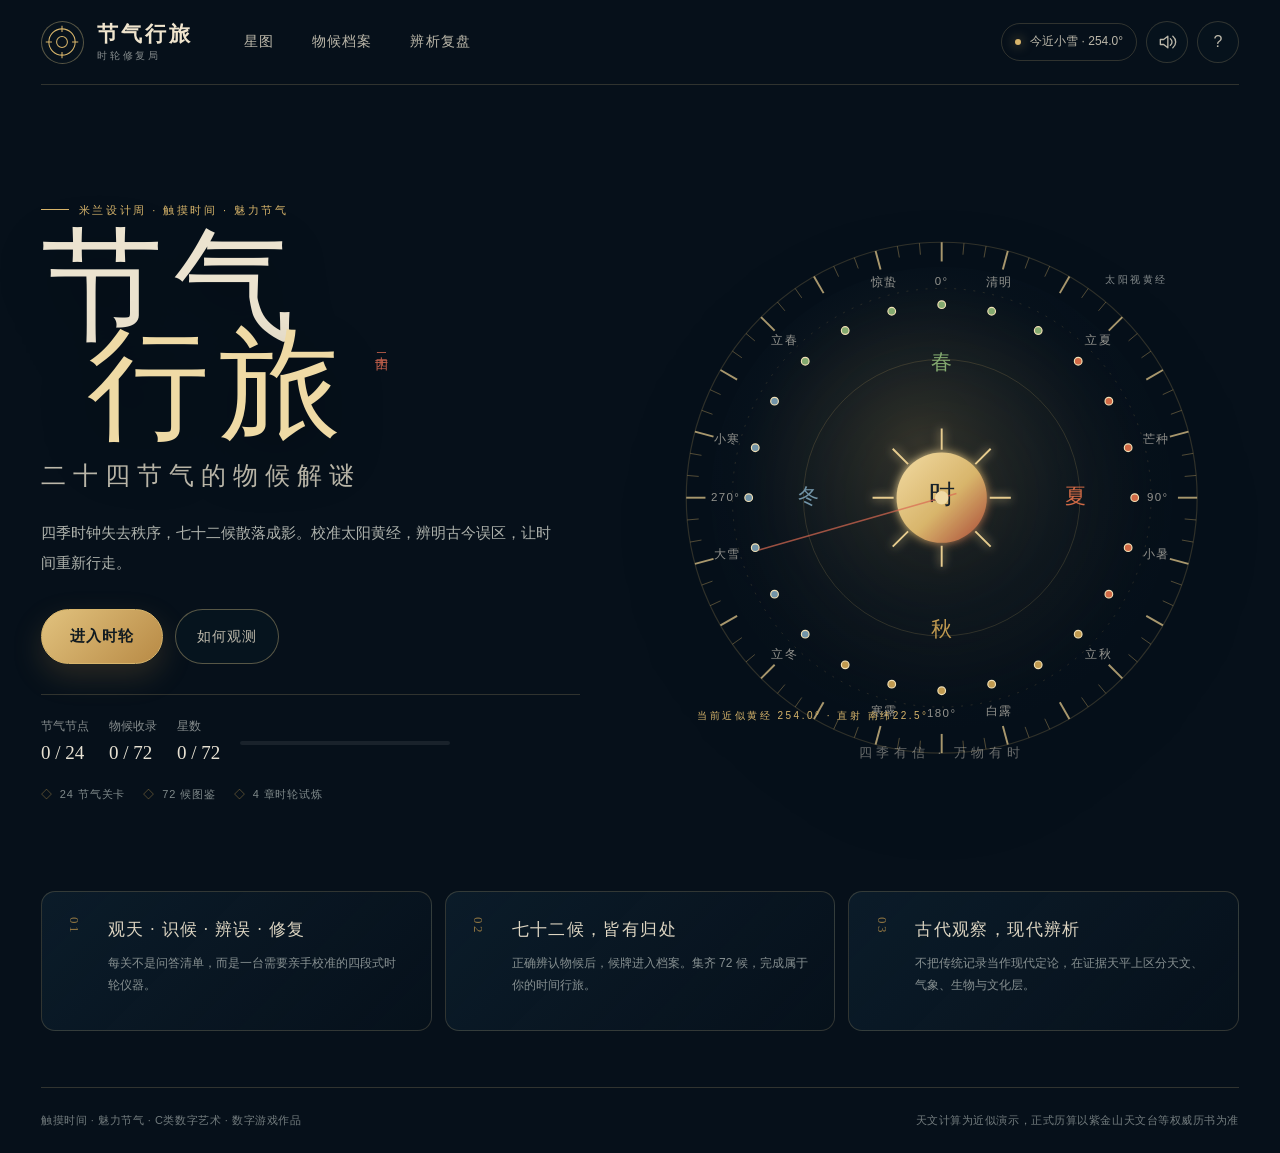
==== commit d2ef9f59: "feat: make gameplay more visual and tactile" ====
--- a/output/节气行旅_离线版.html
+++ b/output/节气行旅_离线版.html
@@ -3,603 +3,2001 @@
 <head>
   <meta charset="utf-8">
   <meta name="viewport" content="width=device-width, initial-scale=1, viewport-fit=cover">
-  <meta name="theme-color" content="#dff5e4">
-  <meta name="description" content="节气行旅：在明亮的四季地图中行走，完成24个与节气习俗相关的小游戏。米兰设计周触摸时间·魅力节气C类数字艺术。">
-  <title>节气行旅 · 四季习俗小游戏（单文件离线版）</title>
-  <link rel="icon" href="data:image/svg+xml,%3Csvg xmlns='http://www.w3.org/2000/svg' viewBox='0 0 64 64'%3E%3Crect width='64' height='64' rx='15' fill='%23fff8df'/%3E%3Ccircle cx='32' cy='32' r='23' fill='%238bd36f'/%3E%3Ccircle cx='32' cy='32' r='10' fill='%23ef9aa8'/%3E%3Cpath d='M32 7v8M32 49v8M7 32h8M49 32h8' stroke='%2324542f' stroke-width='2'/%3E%3C/svg%3E">
+  <meta name="theme-color" content="#08131f">
+  <meta name="description" content="米兰设计周「触摸时间·魅力节气」C类数字艺术：数字游戏《节气行旅：二十四节气的物候解谜》。">
+  <title>节气行旅 · 二十四节气的物候解谜（单文件离线版）</title>
+  <link rel="icon" href="data:image/svg+xml,%3Csvg xmlns='http://www.w3.org/2000/svg' viewBox='0 0 64 64'%3E%3Crect width='64' height='64' rx='14' fill='%2308131f'/%3E%3Ccircle cx='32' cy='32' r='21' fill='none' stroke='%23d8b56b' stroke-width='2'/%3E%3Ccircle cx='32' cy='32' r='8' fill='%23bb4a38'/%3E%3Cpath d='M32 5v9M32 50v9M5 32h9M50 32h9' stroke='%23d8b56b' stroke-width='2'/%3E%3C/svg%3E">
   <style>
 :root {
-  --ink: #26312c;
-  --soft: #64716a;
-  --paper: #fffdf4;
-  --cream: #fff8e6;
-  --line: rgba(45, 67, 51, .13);
-  --shadow: 0 20px 60px rgba(51, 74, 48, .18);
-  --season: #4f9f5a;
-  --season-bright: #8bd36f;
-  --season-pale: #e9f8d8;
-  --season-ink: #24542f;
-  --sky: #dff6ef;
-  --ground: #a9df77;
-  --path: #f5df9d;
-  --water: #86ddeb;
+  --ink: #e8e2d3;
+  --ink-soft: #bcb8aa;
+  --ink-dim: #858b8c;
+  --night: #06101a;
+  --night-2: #0a1926;
+  --night-3: #102435;
+  --panel: rgba(12, 29, 43, .78);
+  --panel-strong: rgba(13, 33, 48, .94);
+  --line: rgba(221, 196, 135, .2);
+  --line-strong: rgba(221, 196, 135, .38);
+  --gold: #d8b56b;
+  --gold-bright: #efdaa5;
+  --gold-dim: #8e7442;
+  --cinnabar: #b94d3b;
+  --cinnabar-bright: #d96a52;
+  --jade: #83a96f;
+  --season: #83a96f;
+  --season-pale: #d8e2bc;
+  --season-deep: #253b2c;
+  --shadow: 0 28px 80px rgba(0, 0, 0, .34);
+  --radius: 22px;
+  --radius-sm: 14px;
+  --font-display: "Songti SC", "STSong", "Noto Serif CJK SC", "SimSun", serif;
   --font-ui: "PingFang SC", "Microsoft YaHei UI", "Microsoft YaHei", sans-serif;
-  --font-display: "Songti SC", "STSong", "Noto Serif CJK SC", "SimSun", serif;
   --safe-bottom: env(safe-area-inset-bottom, 0px);
 }
 
 * { box-sizing: border-box; }
-[hidden] { display: none !important; }
-html, body { width: 100%; height: 100%; margin: 0; overflow: hidden; }
+
+html {
+  min-height: 100%;
+  background: var(--night);
+  scroll-behavior: smooth;
+  overflow-x: hidden;
+}
+
 body {
+  margin: 0;
+  min-width: 320px;
+  min-height: 100vh;
   color: var(--ink);
-  background: var(--season-pale);
+  background: var(--night);
   font-family: var(--font-ui);
   font-size: 16px;
+  line-height: 1.65;
+  overflow-x: hidden;
   -webkit-font-smoothing: antialiased;
   text-rendering: optimizeLegibility;
 }
-button { font: inherit; color: inherit; touch-action: manipulation; }
-button:focus-visible, canvas:focus-visible { outline: 3px solid var(--season-bright); outline-offset: 3px; }
-kbd {
-  min-width: 28px;
-  display: inline-grid;
-  place-items: center;
-  padding: 3px 7px;
-  border: 1px solid rgba(45,67,51,.18);
-  border-bottom-width: 2px;
-  border-radius: 7px;
-  background: rgba(255,255,255,.7);
-  color: var(--season-ink);
-  font: 600 11px var(--font-ui);
+
+button, input, select, textarea { font: inherit; }
+button { color: inherit; }
+button, [role="button"] { touch-action: manipulation; }
+button:focus-visible, input:focus-visible, [tabindex]:focus-visible {
+  outline: 2px solid var(--gold-bright);
+  outline-offset: 3px;
 }
-::selection { background: var(--season-bright); color: var(--season-ink); }
-
-.game-shell { position: relative; width: 100%; height: 100dvh; min-height: 560px; overflow: hidden; background: var(--sky); transition: background .5s ease; }
-#gameCanvas { position: absolute; inset: 0; width: 100%; height: 100%; display: block; }
-.game-shell.season-spring { --season:#4f9f5a; --season-bright:#8bd36f; --season-pale:#e9f8d8; --season-ink:#24542f; --sky:#dff6ef; --ground:#a9df77; --path:#f5df9d; --water:#86ddeb; }
-.game-shell.season-summer { --season:#dc8d26; --season-bright:#ffc84b; --season-pale:#fff0c4; --season-ink:#6b3b12; --sky:#c8f3ff; --ground:#7fd064; --path:#f0cc73; --water:#42c7df; }
-.game-shell.season-autumn { --season:#d17f2f; --season-bright:#f6bd55; --season-pale:#fff0cf; --season-ink:#653815; --sky:#fff0cf; --ground:#e8ba5d; --path:#d69343; --water:#72c8ca; }
-.game-shell.season-winter { --season:#4c86ad; --season-bright:#8fd3e8; --season-pale:#eefbff; --season-ink:#23465d; --sky:#e9fbff; --ground:#f4fbfd; --path:#c6dce7; --water:#a9deed; }
-
-/* HUD */
-.game-hud {
+h1, h2, h3, h4, p { margin-top: 0; }
+svg { display: block; }
+::selection { background: rgba(216, 181, 107, .28); color: #fff8e8; }
+
+.ambient {
+  position: fixed;
+  inset: 0;
+  z-index: -3;
+  overflow: hidden;
+  pointer-events: none;
+  background:
+    radial-gradient(circle at 78% 16%, rgba(45, 79, 100, .28), transparent 34%),
+    radial-gradient(circle at 15% 78%, rgba(113, 56, 47, .13), transparent 36%),
+    linear-gradient(160deg, #07131f 0%, #081521 48%, #050d16 100%);
+}
+.ambient__glow {
   position: absolute;
-  top: 18px;
-  left: max(18px, 3vw);
-  right: max(18px, 3vw);
-  z-index: 20;
-  min-height: 64px;
+  width: 48vw;
+  height: 48vw;
+  min-width: 440px;
+  min-height: 440px;
+  border-radius: 50%;
+  filter: blur(80px);
+  opacity: .22;
+}
+.ambient__glow--one { top: -22vw; right: -8vw; background: #31566b; }
+.ambient__glow--two { bottom: -28vw; left: -16vw; background: #7b3e33; opacity: .15; }
+.ambient__grid {
+  position: absolute;
+  inset: 0;
+  opacity: .14;
+  background-image:
+    linear-gradient(rgba(214, 188, 124, .08) 1px, transparent 1px),
+    linear-gradient(90deg, rgba(214, 188, 124, .08) 1px, transparent 1px);
+  background-size: 68px 68px;
+  mask-image: radial-gradient(circle at 50% 45%, #000 10%, transparent 78%);
+}
+.ambient__stars { position: absolute; inset: 0; }
+.star-dot {
+  position: absolute;
+  width: 2px;
+  height: 2px;
+  border-radius: 50%;
+  background: #f3dfaa;
+  opacity: var(--o, .35);
+  box-shadow: 0 0 8px rgba(243, 223, 170, .55);
+  animation: twinkle var(--dur, 5s) ease-in-out infinite alternate;
+  animation-delay: var(--delay, 0s);
+}
+@keyframes twinkle { from { opacity: .15; transform: scale(.7); } to { opacity: .72; transform: scale(1.25); } }
+
+.app-shell {
+  width: min(1500px, 100%);
+  min-height: 100vh;
+  margin: 0 auto;
+  padding: 0 clamp(18px, 3.2vw, 52px);
+  display: flex;
+  flex-direction: column;
+}
+.topbar {
+  min-height: 84px;
   display: flex;
   align-items: center;
-  gap: 18px;
-  padding: 9px 12px 9px 10px;
-  border: 1px solid rgba(255,255,255,.72);
-  border-radius: 22px;
-  background: rgba(255,253,244,.83);
-  box-shadow: 0 10px 32px rgba(48,68,51,.15);
-  backdrop-filter: blur(16px);
+  gap: 34px;
+  border-bottom: 1px solid var(--line);
+  position: relative;
+  z-index: 20;
 }
-.hud-brand { display: flex; align-items: center; gap: 9px; flex: 0 0 auto; padding: 0; border: 0; background: transparent; cursor: pointer; text-align: left; }
-.hud-brand__mark { width: 42px; height: 42px; display: grid; place-items: center; border-radius: 14px; color: var(--season-ink); background: var(--season-pale); font-family: var(--font-display); font-size: 22px; box-shadow: inset 0 0 0 1px color-mix(in srgb, var(--season) 22%, transparent); }
-.hud-brand strong { display: block; color: var(--season-ink); font-family: var(--font-display); font-size: 19px; line-height: 1.1; letter-spacing: .08em; }
-.hud-brand small { display: block; margin-top: 3px; color: var(--soft); font-size: 8px; letter-spacing: .18em; }
-.season-tabs { display: flex; align-items: center; gap: 6px; flex: 1 1 auto; min-width: 0; }
-.season-tab { min-height: 42px; flex: 1 1 0; padding: 6px 11px; border: 1px solid transparent; border-radius: 13px; background: transparent; color: var(--soft); cursor: pointer; font-size: 12px; white-space: nowrap; transition: .2s ease; }
-.season-tab span { display: inline-block; width: 8px; height: 8px; margin-right: 6px; border-radius: 50%; background: var(--tab-color); }
-.season-tab:hover:not(:disabled) { background: color-mix(in srgb, var(--tab-color) 10%, transparent); color: var(--tab-color); }
-.season-tab.is-active { border-color: color-mix(in srgb, var(--tab-color) 30%, transparent); background: color-mix(in srgb, var(--tab-color) 13%, #fff); color: var(--tab-color); font-weight: 700; }
-.season-tab:disabled { opacity: .35; cursor: not-allowed; }
-.hud-status { display: flex; align-items: center; gap: 7px; flex: 0 0 auto; }
-.hud-pill { min-width: 70px; padding: 5px 10px; border-radius: 11px; background: var(--season-pale); text-align: center; }
-.hud-pill b { display: block; color: var(--season-ink); font-family: var(--font-display); font-size: 16px; line-height: 1.1; }
-.hud-pill small { display: block; margin-top: 2px; color: var(--soft); font-size: 8px; }
-.hud-pill--stars b { color: #c98b13; }
-.hud-icon { width: 42px; height: 42px; display: grid; place-items: center; border: 1px solid var(--line); border-radius: 13px; background: rgba(255,255,255,.55); color: var(--season-ink); cursor: pointer; }
-.hud-icon svg { width: 20px; height: 20px; fill: none; stroke: currentColor; stroke-width: 1.7; stroke-linecap: round; stroke-linejoin: round; }
-.hud-icon.is-muted .sound-wave { display: none; }
-.weather-chip { position: absolute; top: 98px; left: max(18px, 3vw); z-index: 19; display: inline-flex; align-items: center; gap: 8px; padding: 7px 12px; border-radius: 999px; background: rgba(255,255,255,.68); color: var(--season-ink); box-shadow: 0 6px 18px rgba(48,68,51,.1); font-size: 11px; backdrop-filter: blur(10px); }
-.weather-chip__dot { width: 7px; height: 7px; border-radius: 50%; background: var(--season); box-shadow: 0 0 0 4px var(--season-pale); }
-.world-help { position: absolute; left: max(18px, 3vw); bottom: calc(22px + var(--safe-bottom)); z-index: 14; display: flex; align-items: center; gap: 7px; padding: 8px 12px; border-radius: 999px; background: rgba(255,255,255,.7); color: var(--soft); font-size: 11px; box-shadow: 0 7px 20px rgba(48,68,51,.1); backdrop-filter: blur(10px); }
-.interaction-prompt { border: 0; cursor: pointer; text-align: left; font: inherit; color: inherit; position: absolute; left: 50%; bottom: calc(32px + var(--safe-bottom)); z-index: 18; min-width: 230px; display: flex; align-items: center; gap: 11px; padding: 10px 16px 10px 10px; border: 1px solid rgba(255,255,255,.9); border-radius: 18px; background: rgba(255,253,244,.92); box-shadow: 0 16px 42px rgba(48,68,51,.2); transform: translateX(-50%); animation: prompt-in .25s ease both; }
-.interaction-prompt:hover .interaction-prompt__key, .interaction-prompt:focus-visible .interaction-prompt__key { transform: scale(1.07); }
-.interaction-prompt__key { transition: transform .16s ease; width: 37px; height: 37px; display: grid; place-items: center; border-radius: 12px; background: var(--season); color: #fff; font-family: var(--font-display); font-size: 17px; box-shadow: 0 5px 14px color-mix(in srgb, var(--season) 28%, transparent); }
-.interaction-prompt small { display: block; color: var(--soft); font-size: 9px; }
-.interaction-prompt strong { display: block; color: var(--season-ink); font-size: 13px; }
-@keyframes prompt-in { from { opacity: 0; transform: translate(-50%, 8px); } to { opacity: 1; transform: translate(-50%, 0); } }
-
-/* Touch controls */
-.touch-controls { position: absolute; inset: auto 16px calc(18px + var(--safe-bottom)); z-index: 25; display: flex; justify-content: space-between; align-items: flex-end; pointer-events: none; }
-.joystick { position: relative; width: 106px; height: 106px; border: 1px solid rgba(255,255,255,.75); border-radius: 50%; background: rgba(255,253,244,.42); box-shadow: inset 0 0 0 1px rgba(45,67,51,.08), 0 12px 30px rgba(48,68,51,.14); pointer-events: auto; touch-action: none; backdrop-filter: blur(8px); }
-.joystick::before, .joystick::after { content: ""; position: absolute; left: 25%; right: 25%; top: 50%; height: 1px; background: rgba(45,67,51,.08); }
-.joystick::after { transform: rotate(90deg); }
-.joystick__stick { position: absolute; left: 50%; top: 50%; width: 46px; height: 46px; border-radius: 50%; background: rgba(255,253,244,.9); border: 1px solid rgba(255,255,255,.9); box-shadow: 0 8px 20px rgba(48,68,51,.18); transform: translate(-50%, -50%); }
-.action-button { width: 74px; height: 74px; border: 0; border-radius: 50%; background: var(--season); color: #fff; font-family: var(--font-display); font-size: 25px; box-shadow: 0 12px 28px color-mix(in srgb, var(--season) 32%, transparent), inset 0 1px 0 rgba(255,255,255,.4); pointer-events: auto; cursor: pointer; }
-.action-button:active { transform: scale(.94); }
-
-/* Menu */
-.menu-screen { position: absolute; inset: 0; z-index: 30; display: grid; grid-template-columns: minmax(0, 1.05fr) minmax(380px, .95fr); overflow: hidden; background: linear-gradient(110deg, rgba(255,250,229,.98) 0%, rgba(255,250,229,.93) 48%, rgba(214,246,225,.64) 100%); }
-.menu-copy { position: relative; z-index: 2; display: flex; flex-direction: column; justify-content: center; padding: clamp(28px, 6vw, 96px); }
-.menu-eyebrow { margin: 0 0 20px; color: var(--season-ink); font-size: 11px; font-weight: 700; letter-spacing: .17em; }
-.menu-copy h1 { margin: 0; color: var(--season-ink); font-family: var(--font-display); font-size: clamp(74px, 10vw, 152px); font-weight: 500; line-height: .82; letter-spacing: .06em; }
-.menu-copy h1 em { color: var(--season); font-style: normal; }
-.menu-lead { max-width: 530px; margin: 30px 0 26px; color: #5d6d61; font-size: 16px; line-height: 1.95; }
-.menu-actions { display: flex; flex-wrap: wrap; gap: 11px; }
-.primary-button, .secondary-button { min-height: 52px; padding: 12px 26px; border-radius: 999px; font-size: 15px; letter-spacing: .06em; cursor: pointer; transition: transform .18s ease, box-shadow .18s ease; }
-.primary-button { border: 0; background: var(--season); color: #fff; box-shadow: 0 13px 30px color-mix(in srgb, var(--season) 28%, transparent); }
-.primary-button:hover { transform: translateY(-2px); box-shadow: 0 17px 34px color-mix(in srgb, var(--season) 35%, transparent); }
-.secondary-button { border: 1px solid color-mix(in srgb, var(--season) 28%, #fff); background: rgba(255,255,255,.62); color: var(--season-ink); }
-.secondary-button:hover { transform: translateY(-2px); background: #fff; }
-.score-rule { margin: 13px 0 0; color: var(--season-ink); font-size: 11px; font-weight: 700; letter-spacing: .04em; }
-.menu-controls { display: flex; flex-wrap: wrap; gap: 10px 18px; margin-top: 18px; color: #6d7b70; font-size: 11px; }
-.menu-controls span { display: inline-flex; align-items: center; gap: 6px; }
-.menu-seasons { display: grid; grid-template-columns: repeat(4, minmax(0, 1fr)); gap: 8px; max-width: 590px; margin-top: 28px; }
-.menu-season { position: relative; min-height: 82px; padding: 12px 10px; border: 1px solid color-mix(in srgb, var(--season-color) 25%, transparent); border-radius: 16px; background: color-mix(in srgb, var(--season-color) 13%, #fff); color: var(--season-color); text-align: left; cursor: pointer; overflow: hidden; }
-.menu-season::after { content: attr(data-count); position: absolute; right: 7px; bottom: -9px; color: color-mix(in srgb, var(--season-color) 18%, transparent); font-family: var(--font-display); font-size: 52px; line-height: 1; }
-.menu-season strong { display: block; font-family: var(--font-display); font-size: 26px; font-weight: 500; }
-.menu-season small { display: block; margin-top: 2px; color: #6f786e; font-size: 9px; }
-.menu-season:disabled { opacity: .42; cursor: not-allowed; }
-.menu-season.is-current { box-shadow: inset 0 0 0 2px color-mix(in srgb, var(--season-color) 46%, transparent); }
-.ai-disclosure { max-width: 640px; margin: 24px 0 0; padding-top: 13px; border-top: 1px solid rgba(45,67,51,.12); color: #7a857b; font-size: 9px; line-height: 1.7; }
-.menu-art { position: relative; overflow: hidden; background: radial-gradient(circle at 55% 46%, rgba(255,255,255,.8), transparent 35%), linear-gradient(145deg, #dff5e4, #fff0cd 48%, #dcecff); }
-.menu-art::before { content: ""; position: absolute; inset: 0; background-image: linear-gradient(rgba(255,255,255,.22) 1px, transparent 1px), linear-gradient(90deg, rgba(255,255,255,.22) 1px, transparent 1px); background-size: 44px 44px; mask-image: radial-gradient(circle at 50%, #000, transparent 72%); }
-.menu-orbit { position: absolute; left: 50%; top: 50%; border: 1px solid rgba(83,134,91,.22); border-radius: 50%; transform: translate(-50%, -50%); }
-.menu-orbit--one { width: 58%; aspect-ratio: 1; animation: slow-spin 38s linear infinite; }
-.menu-orbit--two { width: 39%; aspect-ratio: 1; border-style: dashed; animation: slow-spin-reverse 27s linear infinite; }
-@keyframes slow-spin { to { transform: translate(-50%, -50%) rotate(360deg); } }
-@keyframes slow-spin-reverse { to { transform: translate(-50%, -50%) rotate(-360deg); } }
-.menu-season-bloom { position: absolute; left: 50%; top: 50%; width: min(46vw, 480px); aspect-ratio: 1; transform: translate(-50%, -50%); }
-.bloom { position: absolute; width: 42%; height: 42%; display: grid; place-items: center; border-radius: 46% 54% 50% 50%; font-family: var(--font-display); font-size: clamp(29px, 4vw, 56px); box-shadow: 0 18px 38px rgba(60,86,58,.12), inset 0 1px 0 rgba(255,255,255,.75); }
-.bloom--spring { left: 4%; top: 4%; background: #d7f0cb; color: #2f723e; transform: rotate(-9deg); }
-.bloom--summer { right: 4%; top: 4%; background: #ffe49a; color: #8c5314; transform: rotate(8deg); }
-.bloom--autumn { right: 4%; bottom: 4%; background: #f4cfa0; color: #87481f; transform: rotate(-6deg); }
-.bloom--winter { left: 4%; bottom: 4%; background: #dbeef7; color: #315f79; transform: rotate(7deg); }
-.bloom-core { position: absolute; left: 50%; top: 50%; width: 28%; aspect-ratio: 1; display: grid; place-items: center; border-radius: 50%; background: #fffdf4; color: var(--season); font-family: var(--font-display); font-size: clamp(34px, 5vw, 70px); box-shadow: 0 16px 40px rgba(56,82,59,.16); transform: translate(-50%, -50%); }
-.menu-weather { position: absolute; inset: 0; pointer-events: none; }
-.menu-weather--rain { background-image: repeating-linear-gradient(112deg, transparent 0 46px, rgba(100,189,217,.28) 47px 49px, transparent 50px 94px); opacity: .7; animation: rain-shift 2.4s linear infinite; }
-.menu-weather--leaves { background-image: radial-gradient(ellipse at 25% 35%, rgba(221,134,55,.3) 0 4px, transparent 5px), radial-gradient(ellipse at 72% 21%, rgba(203,100,45,.24) 0 3px, transparent 4px), radial-gradient(ellipse at 66% 76%, rgba(226,166,62,.26) 0 4px, transparent 5px); background-size: 180px 160px, 230px 200px, 260px 220px; animation: leaf-drift 9s ease-in-out infinite alternate; }
-.menu-weather--snow { background-image: radial-gradient(circle, rgba(255,255,255,.9) 0 2px, transparent 3px), radial-gradient(circle, rgba(255,255,255,.7) 0 1.5px, transparent 2.5px); background-size: 86px 92px, 132px 120px; animation: snow-drift 11s linear infinite; }
-@keyframes rain-shift { to { background-position: 0 94px; } }
-@keyframes leaf-drift { to { background-position: 22px 18px, -14px 25px, 12px -12px; } }
-@keyframes snow-drift { to { background-position: 18px 92px, -22px 120px; } }
-
-/* Mini-game overlay */
-.mini-overlay { position: absolute; inset: 0; z-index: 60; display: grid; place-items: center; padding: clamp(10px, 2vw, 24px); background: rgba(235,247,233,.66); backdrop-filter: blur(12px); }
-.mini-panel { width: min(1120px, 96vw); max-height: 94dvh; display: flex; flex-direction: column; padding: 15px; border: 1px solid rgba(255,255,255,.9); border-radius: 28px; background: rgba(255,253,244,.96); box-shadow: 0 30px 100px rgba(48,70,48,.24); animation: card-in .3s cubic-bezier(.2,.8,.2,1) both; }
-@keyframes card-in { from { opacity: 0; transform: translateY(18px) scale(.97); } to { opacity: 1; transform: none; } }
-.mini-head { display: flex; justify-content: space-between; align-items: flex-start; gap: 16px; padding: 3px 5px 12px; }
-.mini-head p { margin: 0 0 2px; color: var(--season); font-size: 10px; font-weight: 700; letter-spacing: .15em; }
-.mini-head h2 { margin: 0; color: var(--season-ink); font-family: var(--font-display); font-size: clamp(24px, 3vw, 34px); font-weight: 500; }
-.mini-head span { display: inline-block; margin-top: 4px; padding: 2px 8px; border-radius: 999px; background: var(--season-pale); color: var(--season-ink); font-size: 9px; }
-.mini-close { width: 42px; height: 42px; border: 1px solid var(--line); border-radius: 50%; background: #fff; color: var(--soft); font-size: 24px; cursor: pointer; }
-.mini-close:hover { color: var(--season-ink); background: var(--season-pale); }
-.mini-canvas-wrap { min-height: 0; overflow: hidden; border-radius: 18px; background: var(--season-pale); }
-#miniCanvas { display: block; width: 100%; height: auto; max-height: calc(94dvh - 155px); object-fit: contain; touch-action: none; cursor: pointer; }
-.mini-foot { display: flex; align-items: center; justify-content: space-between; gap: 14px; padding: 11px 5px 1px; color: var(--soft); font-size: 11px; }
-.mini-progress { color: var(--season-ink); font-family: var(--font-display); font-size: 15px; white-space: nowrap; }
-
-/* Completion overlays */
-.chapter-overlay, .final-overlay { position: absolute; inset: 0; z-index: 80; display: grid; place-items: center; padding: 18px; background: rgba(255,250,229,.75); backdrop-filter: blur(12px); }
-.chapter-card, .final-card { width: min(520px, 94vw); padding: 34px; border: 1px solid rgba(255,255,255,.95); border-radius: 28px; background: #fffdf4; box-shadow: 0 30px 90px rgba(48,70,48,.2); text-align: center; animation: card-in .35s ease both; }
-.chapter-seal { width: 72px; height: 72px; display: grid; place-items: center; margin: 0 auto 15px; border-radius: 24px; background: var(--season-pale); color: var(--season); font-family: var(--font-display); font-size: 34px; }
-.chapter-card > p:first-of-type, .final-card .menu-eyebrow { margin: 0 0 6px; color: var(--season); font-size: 10px; font-weight: 700; letter-spacing: .15em; }
-.chapter-card h2, .final-card h2 { margin: 0 0 12px; color: var(--season-ink); font-family: var(--font-display); font-size: 30px; font-weight: 500; }
-.chapter-stars { color: #e0a728; font-size: 28px; letter-spacing: .12em; }
-.chapter-card > p:last-of-type, .final-card > p { margin: 12px 0 22px; color: var(--soft); font-size: 13px; line-height: 1.9; }
-.chapter-actions { display: flex; justify-content: center; flex-wrap: wrap; gap: 9px; }
-.final-score { margin: 18px 0; color: var(--season-ink); font-family: var(--font-display); font-size: 38px; }
-
-.toast { position: absolute; left: 50%; bottom: calc(28px + var(--safe-bottom)); z-index: 100; max-width: 88vw; padding: 10px 18px; border-radius: 999px; background: rgba(255,253,244,.94); color: var(--season-ink); box-shadow: 0 15px 40px rgba(48,70,48,.2); font-size: 12px; opacity: 0; pointer-events: none; transform: translate(-50%, 10px); transition: .25s ease; }
+.brand {
+  display: flex;
+  align-items: center;
+  gap: 13px;
+  padding: 0;
+  border: 0;
+  background: transparent;
+  cursor: pointer;
+  text-align: left;
+}
+.brand__mark {
+  width: 43px;
+  height: 43px;
+  display: grid;
+  place-items: center;
+  border: 1px solid var(--line-strong);
+  border-radius: 50%;
+  color: var(--gold);
+  background: rgba(8, 20, 31, .66);
+}
+.brand__mark svg { width: 34px; height: 34px; fill: none; stroke: currentColor; stroke-width: 1.35; }
+.brand__text { display: flex; flex-direction: column; line-height: 1.15; }
+.brand__text strong { font-family: var(--font-display); font-size: 21px; font-weight: 600; letter-spacing: .14em; color: #f0e5ce; }
+.brand__text small { margin-top: 4px; font-size: 10px; letter-spacing: .28em; color: var(--ink-dim); }
+.topnav { display: flex; align-items: stretch; gap: 4px; height: 84px; }
+.nav-btn {
+  position: relative;
+  min-height: 44px;
+  padding: 0 17px;
+  border: 0;
+  background: transparent;
+  color: var(--ink-soft);
+  font-size: 14px;
+  letter-spacing: .08em;
+  cursor: pointer;
+  transition: color .2s, background .2s;
+}
+.nav-btn::after {
+  content: "";
+  position: absolute;
+  left: 17px;
+  right: 17px;
+  bottom: -1px;
+  height: 2px;
+  background: var(--gold);
+  transform: scaleX(0);
+  transition: transform .2s;
+}
+.nav-btn:hover, .nav-btn.is-active { color: var(--gold-bright); background: rgba(216, 181, 107, .04); }
+.nav-btn.is-active::after { transform: scaleX(1); }
+.topbar__tools { margin-left: auto; display: flex; align-items: center; gap: 9px; }
+.live-chip {
+  display: inline-flex;
+  align-items: center;
+  gap: 9px;
+  padding: 8px 13px;
+  border: 1px solid var(--line);
+  border-radius: 999px;
+  color: var(--ink-soft);
+  font-size: 12px;
+  white-space: nowrap;
+}
+.live-chip__dot { width: 6px; height: 6px; border-radius: 50%; background: var(--gold); box-shadow: 0 0 12px rgba(216,181,107,.7); }
+.icon-btn {
+  width: 42px;
+  height: 42px;
+  display: grid;
+  place-items: center;
+  border: 1px solid var(--line);
+  border-radius: 50%;
+  background: rgba(8, 20, 31, .55);
+  color: var(--ink-soft);
+  cursor: pointer;
+  transition: border-color .2s, color .2s, background .2s;
+}
+.icon-btn:hover { color: var(--gold-bright); border-color: var(--line-strong); background: rgba(216,181,107,.08); }
+.icon-btn svg { width: 20px; height: 20px; fill: none; stroke: currentColor; stroke-width: 1.6; stroke-linecap: round; stroke-linejoin: round; }
+.icon-btn.is-muted .sound-wave { display: none; }
+.icon-btn.is-muted::after { content: ""; width: 22px; height: 1px; background: var(--cinnabar-bright); position: absolute; transform: rotate(-45deg); }
+
+.main-shell { flex: 1; width: 100%; }
+.screen { display: none; padding: clamp(28px, 5vw, 72px) 0 56px; animation: screen-in .45s ease both; }
+.screen.is-active { display: block; }
+@keyframes screen-in { from { opacity: 0; transform: translateY(10px); } to { opacity: 1; transform: none; } }
+
+.eyebrow {
+  margin-bottom: 18px;
+  color: var(--gold);
+  font-size: 11px;
+  font-weight: 500;
+  letter-spacing: .23em;
+  text-transform: uppercase;
+}
+.eyebrow > span { display: inline-block; width: 28px; height: 1px; margin: 0 10px 4px 0; background: var(--gold); }
+h1, h2, h3 { font-family: var(--font-display); }
+h2 { font-weight: 500; letter-spacing: .04em; }
+.btn {
+  min-height: 46px;
+  display: inline-flex;
+  align-items: center;
+  justify-content: center;
+  gap: 9px;
+  padding: 11px 21px;
+  border: 1px solid var(--line-strong);
+  border-radius: 999px;
+  background: transparent;
+  color: var(--ink);
+  font-size: 14px;
+  letter-spacing: .07em;
+  cursor: pointer;
+  transition: transform .18s, border-color .18s, background .18s, color .18s;
+}
+.btn:hover { transform: translateY(-2px); border-color: var(--gold); }
+.btn:active { transform: translateY(0); }
+.btn:disabled { cursor: not-allowed; opacity: .38; transform: none; }
+.btn--primary { border-color: var(--gold); background: linear-gradient(135deg, #e1c27e, #b88a45); color: #101a20; font-weight: 650; box-shadow: 0 12px 30px rgba(174, 132, 67, .22); }
+.btn--primary:hover { background: linear-gradient(135deg, #efdaa5, #c99d54); }
+.btn--ghost { background: rgba(9, 24, 36, .55); color: var(--ink-soft); }
+.btn--quiet { border-color: var(--line); color: var(--ink-dim); }
+.btn--danger { border-color: rgba(185,77,59,.45); color: #e39787; }
+.btn--large { min-height: 54px; padding: 14px 28px; font-size: 15px; }
+.btn--small { min-height: 40px; padding: 8px 15px; font-size: 12px; }
+
+.site-foot {
+  min-height: 66px;
+  display: flex;
+  align-items: center;
+  justify-content: space-between;
+  gap: 20px;
+  border-top: 1px solid var(--line);
+  color: #737c7e;
+  font-size: 11px;
+  letter-spacing: .05em;
+}
+.site-foot span:last-child { text-align: right; }
+.noscript { position: fixed; inset: auto 16px 16px; padding: 14px; color: #fff; background: #7f2e24; z-index: 999; border-radius: 10px; text-align: center; }
+
+/* Home */
+.screen--home { padding-top: clamp(20px, 3vw, 38px); }
+.home-grid {
+  min-height: min(750px, calc(100vh - 150px));
+  display: grid;
+  grid-template-columns: minmax(0, .95fr) minmax(440px, 1.05fr);
+  align-items: center;
+  gap: clamp(24px, 5vw, 76px);
+}
+.home-copy { position: relative; z-index: 2; max-width: 650px; padding: 28px 0 20px; }
+.home-copy h1 {
+  margin: 0 0 6px;
+  font-size: clamp(72px, 9.5vw, 142px);
+  font-weight: 500;
+  line-height: .82;
+  letter-spacing: .08em;
+  color: #ece3cf;
+  text-shadow: 0 20px 60px rgba(0,0,0,.3);
+}
+.home-copy h1 em { position: relative; font-style: normal; color: var(--gold-bright); margin-left: .38em; }
+.home-copy h1 em::after {
+  content: "二十四";
+  position: absolute;
+  right: -25px;
+  top: 18%;
+  transform: translateX(100%);
+  color: var(--cinnabar-bright);
+  font-family: var(--font-display);
+  font-size: 13px;
+  letter-spacing: .22em;
+  writing-mode: vertical-rl;
+  opacity: .88;
+}
+.home-title-sub { margin: 19px 0 22px; color: var(--ink-soft); font-family: var(--font-display); font-size: clamp(18px, 2vw, 25px); letter-spacing: .28em; }
+.home-lead { max-width: 510px; margin-bottom: 31px; color: #aeb2ac; font-size: 15px; line-height: 2; }
+.home-actions { display: flex; flex-wrap: wrap; gap: 12px; }
+.home-progress { min-height: 52px; display: flex; align-items: center; gap: 20px; margin-top: 30px; padding-top: 22px; border-top: 1px solid var(--line); color: var(--ink-dim); font-size: 12px; }
+.home-progress strong { display: block; color: var(--ink); font-family: var(--font-display); font-size: 19px; font-weight: 500; }
+.progress-meter { flex: 1; max-width: 210px; height: 4px; border-radius: 99px; background: rgba(255,255,255,.08); overflow: hidden; }
+.progress-meter > i { display: block; height: 100%; background: linear-gradient(90deg, var(--gold-dim), var(--gold-bright)); border-radius: inherit; }
+.home-features { display: flex; flex-wrap: wrap; gap: 7px 18px; margin-top: 17px; color: #7f898a; font-size: 11px; letter-spacing: .08em; }
+.home-features span::before { content: "◇"; margin-right: 7px; color: var(--gold-dim); }
+.home-instrument { position: relative; display: grid; place-items: center; min-height: 560px; }
+.home-instrument::before {
+  content: "";
+  position: absolute;
+  width: 78%;
+  aspect-ratio: 1;
+  border-radius: 50%;
+  background: radial-gradient(circle, rgba(216,181,107,.1), transparent 68%);
+  filter: blur(8px);
+}
+.chronometer { width: min(100%, 630px); overflow: visible; filter: drop-shadow(0 36px 58px rgba(0,0,0,.3)); animation: dial-arrive 1.1s cubic-bezier(.2,.8,.2,1) both; }
+@keyframes dial-arrive { from { opacity: 0; transform: scale(.91) rotate(-4deg); } to { opacity: 1; transform: none; } }
+.chrono-ring { fill: none; stroke: rgba(216,181,107,.2); }
+.chrono-ring--outer { stroke-width: 1.2; }
+.chrono-ring--mid { stroke-width: .85; stroke-dasharray: 2 8; }
+.chrono-ring--inner { stroke-width: .9; }
+.chrono-tick { stroke: rgba(216,181,107,.38); stroke-width: 1; }
+.chrono-tick--major { stroke: rgba(231,204,142,.72); stroke-width: 2; }
+.chrono-label { fill: rgba(232,226,211,.62); font-size: 12px; font-family: var(--font-ui); letter-spacing: .12em; }
+.chrono-term-dot { fill: #08131f; stroke: var(--gold); stroke-width: 1.2; }
+.chrono-term-dot--season { fill: var(--arc-color); stroke: #f0dfb4; }
+.chrono-season { fill: none; stroke-width: 4; stroke-linecap: round; opacity: .8; }
+.chrono-season-label { font-family: var(--font-display); font-size: 22px; font-weight: 500; fill: var(--arc-color); }
+.chrono-sun__char { font-family: var(--font-display); font-size: 27px; fill: #192129; letter-spacing: 0; }
+.chrono-needle { stroke: var(--cinnabar-bright); stroke-width: 1.5; transform-origin: 310px 310px; transform: rotate(var(--needle-angle, 0deg)); opacity: .7; }
+.chrono-pivot { fill: #efdaa5; }
+.chrono-caption { fill: rgba(232,226,211,.44); font-family: var(--font-display); font-size: 14px; letter-spacing: .35em; }
+.instrument-label { position: absolute; color: var(--ink-dim); font-size: 10px; letter-spacing: .25em; }
+.instrument-label--top { right: 12%; top: 12%; }
+.instrument-label--bottom { left: 9%; bottom: 12%; color: var(--gold); }
+.home-footer-grid { display: grid; grid-template-columns: repeat(3, 1fr); gap: 13px; margin-top: 18px; }
+.brief-card { position: relative; min-height: 140px; padding: 24px 24px 22px 66px; border: 1px solid var(--line); border-radius: var(--radius-sm); background: linear-gradient(135deg, rgba(15,36,52,.6), rgba(8,19,30,.35)); }
+.brief-card__index { position: absolute; left: 22px; top: 25px; color: var(--gold-dim); font-family: var(--font-display); font-size: 13px; writing-mode: vertical-rl; letter-spacing: .2em; }
+.brief-card h2 { margin: 0 0 8px; color: #ddd5c2; font-size: 17px; letter-spacing: .08em; }
+.brief-card p { margin: 0; color: #879091; font-size: 12px; line-height: 1.85; }
+
+/* Map */
+.map-head, .subpage-head { display: flex; align-items: flex-end; justify-content: space-between; gap: 20px; margin-bottom: 28px; }
+.map-head h2, .subpage-head h2 { margin: 0; font-size: clamp(28px, 4vw, 42px); color: #e9e0cc; }
+.map-stats { display: flex; gap: 10px; flex-wrap: wrap; justify-content: flex-end; }
+.stat-pill { min-width: 94px; padding: 10px 14px; border: 1px solid var(--line); border-radius: 12px; background: rgba(8,20,31,.48); }
+.stat-pill span { display: block; color: var(--ink-dim); font-size: 10px; letter-spacing: .12em; }
+.stat-pill strong { color: var(--gold-bright); font-family: var(--font-display); font-size: 20px; font-weight: 500; }
+.season-tabs { display: flex; gap: 5px; margin-bottom: 18px; padding: 5px; border: 1px solid var(--line); border-radius: 999px; width: fit-content; max-width: 100%; background: rgba(8,20,31,.52); }
+.season-tab { min-height: 42px; padding: 8px 20px; border: 0; border-radius: 999px; background: transparent; color: var(--ink-dim); cursor: pointer; font-size: 13px; letter-spacing: .08em; white-space: nowrap; }
+.season-tab:hover { color: var(--ink); }
+.season-tab.is-active { color: #101a20; background: var(--tab-color, var(--gold)); font-weight: 650; }
+.season-tab:disabled { opacity: .36; cursor: not-allowed; }
+.chapter-panel {
+  --chapter: var(--season);
+  border: 1px solid var(--line);
+  border-radius: var(--radius);
+  background:
+    radial-gradient(circle at 15% 8%, color-mix(in srgb, var(--chapter) 13%, transparent), transparent 31%),
+    linear-gradient(145deg, rgba(15,37,53,.84), rgba(7,18,28,.74));
+  overflow: hidden;
+  box-shadow: var(--shadow);
+}
+.chapter-overview { display: grid; grid-template-columns: 210px minmax(0,1fr) 230px; gap: 26px; align-items: center; padding: 28px 32px 20px; border-bottom: 1px solid var(--line); }
+.chapter-orbit { position: relative; width: 160px; height: 160px; display: grid; place-items: center; }
+.chapter-orbit::before, .chapter-orbit::after { content: ""; position: absolute; border-radius: 50%; }
+.chapter-orbit::before { inset: 0; border: 1px solid color-mix(in srgb, var(--chapter) 65%, transparent); background: radial-gradient(circle, color-mix(in srgb, var(--chapter) 18%, transparent), transparent 64%); }
+.chapter-orbit::after { inset: 25px; border: 1px dashed color-mix(in srgb, var(--chapter) 42%, transparent); }
+.chapter-orbit__char { position: relative; z-index: 1; color: var(--chapter); font-family: var(--font-display); font-size: 58px; line-height: 1; }
+.chapter-orbit__label { position: absolute; bottom: 7px; color: color-mix(in srgb, var(--chapter) 75%, #fff); font-size: 9px; letter-spacing: .25em; }
+.chapter-copy h3 { margin: 0 0 9px; font-size: clamp(25px, 3vw, 36px); font-weight: 500; color: var(--chapter); }
+.chapter-copy p { max-width: 620px; margin: 0; color: #9da4a2; font-size: 13px; line-height: 1.9; }
+.chapter-progress { justify-self: end; width: 100%; }
+.chapter-progress__row { display: flex; justify-content: space-between; margin-bottom: 8px; color: var(--ink-dim); font-size: 10px; }
+.chapter-progress__row strong { color: var(--ink); font-size: 12px; font-weight: 500; }
+.chapter-progress__bar { height: 6px; border-radius: 99px; background: rgba(255,255,255,.07); overflow: hidden; }
+.chapter-progress__bar i { display: block; height: 100%; border-radius: inherit; background: linear-gradient(90deg, color-mix(in srgb, var(--chapter) 60%, #111), var(--chapter)); }
+.chapter-progress__seal { display: flex; gap: 7px; margin-top: 14px; justify-content: flex-end; }
+.mini-seal { width: 26px; height: 26px; display: grid; place-items: center; border: 1px solid var(--line); border-radius: 50%; color: var(--ink-dim); font-family: var(--font-display); font-size: 10px; }
+.mini-seal.is-done { border-color: var(--chapter); color: var(--chapter); background: color-mix(in srgb, var(--chapter) 10%, transparent); }
+.level-grid { display: grid; grid-template-columns: repeat(6, minmax(0,1fr)); gap: 10px; padding: 24px 32px 31px; }
+.level-node {
+  position: relative;
+  min-height: 188px;
+  display: flex;
+  flex-direction: column;
+  align-items: flex-start;
+  padding: 18px 16px 16px;
+  border: 1px solid rgba(216,181,107,.15);
+  border-radius: 16px;
+  background: rgba(8,20,31,.48);
+  color: var(--ink);
+  text-align: left;
+  cursor: pointer;
+  overflow: hidden;
+  transition: transform .2s, border-color .2s, background .2s;
+}
+.level-node::before { content: ""; position: absolute; left: 0; top: 34px; bottom: 34px; width: 2px; background: var(--chapter); opacity: .3; }
+.level-node:hover:not(:disabled) { transform: translateY(-4px); border-color: color-mix(in srgb, var(--chapter) 70%, transparent); background: color-mix(in srgb, var(--chapter) 7%, rgba(8,20,31,.65)); }
+.level-node:disabled { cursor: not-allowed; }
+.level-node.is-locked { opacity: .45; }
+.level-node.is-available { border-color: color-mix(in srgb, var(--chapter) 50%, transparent); box-shadow: inset 0 0 32px color-mix(in srgb, var(--chapter) 7%, transparent); }
+.level-node.is-completed .level-node__gem { color: #101a20; background: var(--chapter); }
+.level-node__top { width: 100%; display: flex; align-items: center; justify-content: space-between; gap: 8px; margin-bottom: 20px; }
+.level-node__order { color: var(--ink-dim); font-size: 10px; letter-spacing: .08em; }
+.level-node__gem { width: 35px; height: 35px; display: grid; place-items: center; border: 1px solid color-mix(in srgb, var(--chapter) 60%, transparent); border-radius: 50%; color: var(--chapter); font-family: var(--font-display); font-size: 15px; }
+.level-node__glyph { margin-bottom: 10px; color: var(--chapter); font-family: var(--font-display); font-size: 31px; line-height: 1; }
+.level-node__name { margin-bottom: 2px; font-family: var(--font-display); font-size: 20px; letter-spacing: .08em; }
+.level-node__meta { color: var(--ink-dim); font-size: 10px; }
+.level-node__stars { margin-top: auto; padding-top: 12px; color: var(--gold); font-size: 13px; letter-spacing: .18em; }
+.level-node__stars .dim { color: rgba(216,181,107,.2); }
+.level-node__lock { margin-top: auto; padding-top: 12px; color: #6e7779; font-size: 11px; }
+.level-node__lock svg { width: 13px; height: 13px; fill: none; stroke: currentColor; vertical-align: -2px; }
+.trial-panel { display: flex; align-items: center; gap: 24px; margin-top: 14px; padding: 21px 28px; border: 1px dashed color-mix(in srgb, var(--season) 44%, var(--line)); border-radius: var(--radius); background: linear-gradient(90deg, color-mix(in srgb, var(--season) 8%, transparent), rgba(8,20,31,.48)); }
+.trial-panel__sigil { width: 62px; height: 62px; flex: 0 0 auto; display: grid; place-items: center; border: 1px solid color-mix(in srgb, var(--season) 52%, transparent); border-radius: 50%; color: var(--season); font-family: var(--font-display); font-size: 26px; }
+.trial-panel__copy { flex: 1; min-width: 0; }
+.trial-panel__copy h3 { margin: 0 0 2px; color: var(--ink); font-family: var(--font-display); font-size: 20px; font-weight: 500; }
+.trial-panel__copy p { margin: 0; color: var(--ink-dim); font-size: 12px; }
+.trial-panel .btn { flex: 0 0 auto; }
+
+/* Game */
+.screen--game { --chapter: var(--season); padding-top: 22px; }
+.game-head { min-height: 78px; display: flex; align-items: center; gap: 18px; margin-bottom: 18px; }
+.back-btn {
+  min-height: 44px;
+  display: inline-flex;
+  align-items: center;
+  gap: 6px;
+  padding: 8px 12px 8px 7px;
+  border: 1px solid transparent;
+  border-radius: 999px;
+  background: transparent;
+  color: var(--ink-dim);
+  cursor: pointer;
+}
+.back-btn:hover { color: var(--gold); border-color: var(--line); }
+.back-btn svg { width: 20px; height: 20px; fill: none; stroke: currentColor; stroke-width: 1.8; }
+.game-title-wrap { min-width: 0; }
+.game-kicker { margin: 0 0 2px; color: var(--chapter); font-size: 10px; letter-spacing: .19em; }
+.game-title-wrap h2 { margin: 0; font-size: clamp(23px, 3vw, 34px); color: #eee5d3; white-space: nowrap; overflow: hidden; text-overflow: ellipsis; }
+.game-scoreboard { margin-left: auto; display: flex; gap: 7px; }
+.score-item { min-width: 82px; padding: 8px 12px; border: 1px solid var(--line); border-radius: 11px; background: rgba(8,20,31,.55); text-align: right; }
+.score-item span { display: block; color: var(--ink-dim); font-size: 9px; letter-spacing: .08em; }
+.score-item strong { color: var(--gold-bright); font-family: var(--font-display); font-size: 19px; font-weight: 500; line-height: 1.2; }
+.score-item--precision strong { color: var(--season); }
+.game-layout { display: grid; grid-template-columns: 230px minmax(0, 1fr); gap: 16px; align-items: stretch; }
+.game-rail {
+  display: flex;
+  flex-direction: column;
+  padding: 22px 17px;
+  border: 1px solid var(--line);
+  border-radius: var(--radius);
+  background: linear-gradient(160deg, rgba(13,33,48,.85), rgba(7,17,28,.72));
+  box-shadow: 0 20px 50px rgba(0,0,0,.21);
+}
+.rail-term { padding: 8px 4px 20px; border-bottom: 1px solid var(--line); }
+.rail-term__season { color: var(--chapter); font-size: 10px; letter-spacing: .18em; }
+.rail-term__name { margin: 5px 0 1px; font-family: var(--font-display); font-size: 31px; letter-spacing: .08em; }
+.rail-term__long { color: var(--ink-dim); font-size: 10px; }
+.phase-list { list-style: none; margin: 20px 0 0; padding: 0; display: flex; flex-direction: column; gap: 7px; }
+.phase-item { position: relative; min-height: 56px; display: flex; align-items: center; gap: 11px; padding: 9px 8px; border-radius: 10px; color: var(--ink-dim); }
+.phase-item__num { width: 28px; height: 28px; flex: 0 0 auto; display: grid; place-items: center; border: 1px solid rgba(216,181,107,.18); border-radius: 50%; font-family: var(--font-display); font-size: 11px; }
+.phase-item__copy strong { display: block; color: inherit; font-size: 12px; font-weight: 500; letter-spacing: .06em; }
+.phase-item__copy small { display: block; color: #687273; font-size: 9px; }
+.phase-item.is-active { color: var(--gold-bright); background: rgba(216,181,107,.06); }
+.phase-item.is-active .phase-item__num { border-color: var(--gold); background: rgba(216,181,107,.1); }
+.phase-item.is-done { color: var(--chapter); }
+.phase-item.is-done .phase-item__num { border-color: color-mix(in srgb, var(--chapter) 60%, transparent); background: color-mix(in srgb, var(--chapter) 10%, transparent); }
+.phase-item.is-done .phase-item__num::after { content: "✓"; }
+.phase-item.is-done .phase-item__num span { display: none; }
+.rail-note { margin-top: auto; padding-top: 18px; border-top: 1px solid var(--line); color: #667274; font-size: 10px; line-height: 1.75; }
+.game-stage {
+  min-width: 0;
+  min-height: 660px;
+  padding: clamp(20px, 3.3vw, 42px);
+  border: 1px solid var(--line);
+  border-radius: var(--radius);
+  background:
+    radial-gradient(circle at 86% 9%, color-mix(in srgb, var(--chapter) 10%, transparent), transparent 28%),
+    linear-gradient(148deg, rgba(15,37,53,.89), rgba(7,18,28,.82));
+  box-shadow: var(--shadow);
+}
+.stage-head { display: flex; align-items: flex-start; justify-content: space-between; gap: 18px; margin-bottom: 25px; }
+.stage-kicker { margin-bottom: 7px; color: var(--chapter); font-size: 10px; letter-spacing: .22em; }
+.stage-head h3 { margin: 0 0 7px; color: #eee6d5; font-size: clamp(26px, 3.4vw, 39px); font-weight: 500; letter-spacing: .05em; }
+.stage-head p { max-width: 700px; margin: 0; color: #979f9e; font-size: 13px; line-height: 1.85; }
+.stage-objective { flex: 0 0 auto; max-width: 220px; padding: 10px 13px; border-left: 2px solid var(--chapter); background: color-mix(in srgb, var(--chapter) 7%, transparent); color: #a7aeab; font-size: 10px; line-height: 1.7; }
+.stage-objective strong { display: block; color: var(--chapter); font-size: 9px; letter-spacing: .16em; }
+.phase-panel { animation: phase-in .32s ease both; }
+@keyframes phase-in { from { opacity: 0; transform: translateX(8px); } to { opacity: 1; transform: none; } }
+.instruction-card { margin-bottom: 17px; padding: 16px 18px; border: 1px solid var(--line); border-radius: 13px; background: rgba(7,20,31,.44); }
+.instruction-card--accent { border-left: 2px solid var(--chapter); }
+.instruction-card__label { display: block; margin-bottom: 6px; color: var(--chapter); font-size: 9px; letter-spacing: .18em; }
+.instruction-card p { margin: 0; color: #a7aeaa; font-size: 12px; line-height: 1.8; }
+.instruction-card strong { color: #ede4d1; font-weight: 550; }
+.feedback-box { display: none; margin-top: 16px; padding: 13px 16px; border-radius: 11px; font-size: 12px; line-height: 1.8; }
+.feedback-box.is-visible { display: block; animation: feedback-in .22s ease both; }
+.feedback-box.is-correct { border: 1px solid color-mix(in srgb, var(--chapter) 45%, transparent); background: color-mix(in srgb, var(--chapter) 8%, transparent); color: #cbd6c3; }
+.feedback-box.is-wrong { border: 1px solid rgba(185,77,59,.45); background: rgba(185,77,59,.09); color: #e3afa4; }
+@keyframes feedback-in { from { opacity: 0; transform: translateY(5px); } to { opacity: 1; transform: none; } }
+.phase-actions { display: flex; align-items: center; justify-content: flex-end; flex-wrap: wrap; gap: 10px; margin-top: 21px; }
+.phase-actions__note { margin-right: auto; color: var(--ink-dim); font-size: 10px; }
+
+/* Watch phase */
+.watch-layout { display: grid; grid-template-columns: minmax(320px, 1.08fr) minmax(260px, .92fr); gap: clamp(20px, 3vw, 36px); align-items: center; }
+.watch-visual { display: flex; flex-direction: column; align-items: center; }
+.dial-wrap { position: relative; width: min(100%, 470px); aspect-ratio: 1; }
+.dial-svg { width: 100%; height: 100%; overflow: visible; }
+.dial-face { fill: rgba(5,16,26,.62); stroke: rgba(216,181,107,.28); }
+.dial-inner { fill: none; stroke: rgba(216,181,107,.13); }
+.dial-tick { stroke: rgba(216,181,107,.28); stroke-width: 1; }
+.dial-tick--major { stroke: rgba(237,218,165,.68); stroke-width: 2; }
+.dial-degree { fill: rgba(232,226,211,.45); font-family: var(--font-ui); font-size: 10px; letter-spacing: .06em; }
+.dial-season-ring { fill: none; stroke-width: 3; opacity: .7; }
+.dial-sun-arc { fill: none; stroke: rgba(216,181,107,.16); stroke-width: 1; stroke-dasharray: 2 7; }
+.dial-target { fill: none; stroke: var(--gold-bright); stroke-width: 2; }
+.dial-target-line { stroke: var(--gold-bright); stroke-width: 1.3; opacity: .7; }
+.dial-target-label { fill: var(--gold-bright); font-family: var(--font-display); font-size: 13px; letter-spacing: .08em; }
+.dial-needle-line { stroke: var(--cinnabar-bright); stroke-width: 2.2; stroke-linecap: round; transform-origin: 210px 210px; transition: transform .15s ease-out; }
+.dial-needle-cap { fill: var(--cinnabar-bright); }
+.dial-axis { fill: #e8d39e; stroke: #1a2a33; stroke-width: 3; }
+.dial-sun-core { fill: url(#sunDialGradient); }
+.dial-sun-rays { stroke: rgba(239,218,165,.52); fill: none; stroke-width: 1.2; }
+.dial-readout { margin-top: 12px; display: flex; align-items: center; gap: 9px; }
+.dial-readout strong { min-width: 90px; color: var(--gold-bright); font-family: var(--font-display); font-size: 27px; font-weight: 500; text-align: center; letter-spacing: .03em; }
+.dial-readout span { color: var(--ink-dim); font-size: 10px; letter-spacing: .1em; }
+.dial-adjust { width: 44px; height: 44px; display: grid; place-items: center; border: 1px solid var(--line); border-radius: 50%; background: rgba(9,22,34,.7); color: var(--ink-soft); font-size: 18px; cursor: pointer; }
+.dial-adjust:hover { border-color: var(--gold); color: var(--gold-bright); }
+.dial-range { width: min(100%, 350px); margin: 12px auto 0; accent-color: var(--cinnabar-bright); cursor: ew-resize; }
+.watch-readout { display: flex; flex-direction: column; gap: 12px; }
+.readout-main { padding: 22px; border: 1px solid var(--line); border-radius: 16px; background: rgba(7,20,31,.44); }
+.readout-main__cue { display: block; color: var(--gold-bright); font-family: var(--font-display); font-size: clamp(28px, 4vw, 43px); line-height: 1.15; letter-spacing: .05em; }
+.readout-main__detail { display: block; margin-top: 9px; color: #aeb4ae; font-size: 12px; }
+.readout-matrix { display: grid; grid-template-columns: 1fr 1fr; gap: 8px; }
+.readout-cell { padding: 12px 13px; border: 1px solid rgba(216,181,107,.13); border-radius: 11px; background: rgba(7,20,31,.28); }
+.readout-cell span { display: block; color: var(--ink-dim); font-size: 9px; letter-spacing: .08em; }
+.readout-cell strong { color: #d7d1c3; font-size: 13px; font-weight: 500; }
+.alignment-state { display: flex; align-items: center; gap: 10px; padding: 12px 14px; border: 1px solid var(--line); border-radius: 11px; color: var(--ink-dim); font-size: 11px; }
+.alignment-state__light { width: 9px; height: 9px; border-radius: 50%; background: #5d6463; }
+.alignment-state.is-aligned { border-color: color-mix(in srgb, var(--chapter) 50%, transparent); color: var(--chapter); }
+.alignment-state.is-aligned .alignment-state__light { background: var(--chapter); box-shadow: 0 0 14px color-mix(in srgb, var(--chapter) 70%, transparent); }
+.term-choice-block { margin-top: 24px; padding-top: 21px; border-top: 1px solid var(--line); animation: phase-in .3s both; }
+.term-choice-block h4 { margin: 0 0 12px; color: var(--ink-soft); font-size: 12px; font-weight: 500; letter-spacing: .08em; }
+.term-choice-grid { display: grid; grid-template-columns: repeat(4, 1fr); gap: 9px; }
+.term-choice {
+  min-height: 84px;
+  display: flex;
+  flex-direction: column;
+  align-items: flex-start;
+  justify-content: center;
+  padding: 13px 15px;
+  border: 1px solid var(--line);
+  border-radius: 13px;
+  background: rgba(7,20,31,.46);
+  color: #d8d2c3;
+  cursor: pointer;
+  text-align: left;
+  transition: border-color .18s, background .18s, transform .18s;
+}
+.term-choice:hover { transform: translateY(-2px); border-color: var(--chapter); }
+.term-choice small { color: var(--ink-dim); font-size: 9px; }
+.term-choice strong { font-family: var(--font-display); font-size: 20px; font-weight: 500; letter-spacing: .08em; }
+
+/* Pentad phase */
+.pentad-step { display: flex; align-items: center; gap: 9px; margin-bottom: 14px; color: var(--ink-dim); font-size: 10px; }
+.pentad-step span { width: 22px; height: 22px; display: grid; place-items: center; border: 1px solid var(--line); border-radius: 50%; }
+.pentad-step span.is-current { border-color: var(--chapter); color: var(--chapter); background: color-mix(in srgb, var(--chapter) 9%, transparent); }
+.pentad-board { display: grid; grid-template-columns: repeat(3, minmax(0, 1fr)); gap: 10px; }
+.pentad-card {
+  min-height: 142px;
+  display: flex;
+  flex-direction: column;
+  align-items: flex-start;
+  padding: 17px;
+  border: 1px solid var(--line);
+  border-radius: 14px;
+  background: rgba(7,20,31,.48);
+  color: var(--ink);
+  text-align: left;
+  cursor: pointer;
+  transition: transform .18s, border-color .18s, background .18s, opacity .18s;
+}
+.pentad-card:hover { transform: translateY(-2px); border-color: color-mix(in srgb, var(--chapter) 55%, transparent); }
+.pentad-card.is-selected { border-color: var(--chapter); background: color-mix(in srgb, var(--chapter) 10%, rgba(7,20,31,.6)); box-shadow: inset 0 0 26px color-mix(in srgb, var(--chapter) 7%, transparent); }
+.pentad-card__tag { margin-bottom: 10px; color: var(--ink-dim); font-size: 9px; letter-spacing: .12em; }
+.pentad-card.is-selected .pentad-card__tag { color: var(--chapter); }
+.pentad-card strong { margin-bottom: 6px; font-family: var(--font-display); font-size: 18px; font-weight: 500; letter-spacing: .04em; }
+.pentad-card p { margin: 0; color: #858f8f; font-size: 10px; line-height: 1.65; }
+.pentad-card__check { margin-left: auto; margin-top: 10px; width: 18px; height: 18px; display: grid; place-items: center; border: 1px solid var(--line); border-radius: 50%; color: transparent; font-size: 10px; }
+.pentad-card.is-selected .pentad-card__check { border-color: var(--chapter); color: var(--chapter); }
+.pentad-selected-count { color: var(--chapter); font-family: var(--font-display); font-size: 17px; }
+.order-board { display: flex; flex-direction: column; gap: 13px; }
+.order-tray { display: grid; grid-template-columns: repeat(3, 1fr); gap: 9px; }
+.order-slot { min-height: 88px; padding: 12px; border: 1px dashed rgba(216,181,107,.24); border-radius: 12px; background: rgba(7,20,31,.28); }
+.order-slot__label { display: block; margin-bottom: 7px; color: var(--ink-dim); font-size: 9px; letter-spacing: .12em; }
+.order-slot.is-filled { border-style: solid; border-color: color-mix(in srgb, var(--chapter) 45%, transparent); background: color-mix(in srgb, var(--chapter) 7%, rgba(7,20,31,.4)); }
+.order-slot strong { font-family: var(--font-display); font-size: 16px; font-weight: 500; }
+.order-card-pool { display: grid; grid-template-columns: repeat(3, 1fr); gap: 9px; }
+.order-card {
+  min-height: 74px;
+  padding: 12px 14px;
+  border: 1px solid var(--line);
+  border-radius: 11px;
+  background: rgba(8,20,31,.56);
+  color: #d7d0c0;
+  font-family: var(--font-display);
+  font-size: 16px;
+  cursor: pointer;
+  text-align: left;
+}
+.order-card:hover { border-color: var(--chapter); }
+.order-card:disabled { opacity: .3; cursor: default; }
+.order-card small { display: block; margin-top: 4px; color: var(--ink-dim); font-family: var(--font-ui); font-size: 8px; }
+
+/* Myth phase */
+.myth-layout { display: grid; grid-template-columns: minmax(0, .9fr) minmax(300px, 1.1fr); gap: 20px; align-items: start; }
+.claim-card { position: relative; overflow: hidden; padding: 25px; border: 1px solid rgba(185,77,59,.38); border-radius: 16px; background: linear-gradient(145deg, rgba(75,35,30,.27), rgba(7,19,30,.46)); }
+.claim-card::before { content: "误"; position: absolute; right: -10px; bottom: -38px; color: rgba(185,77,59,.1); font-family: var(--font-display); font-size: 150px; line-height: 1; }
+.claim-card__label { display: inline-block; margin-bottom: 15px; padding: 4px 9px; border: 1px solid rgba(185,77,59,.4); border-radius: 999px; color: #df9181; font-size: 9px; letter-spacing: .15em; }
+.claim-card blockquote { position: relative; z-index: 1; margin: 0; color: #e8d7cf; font-family: var(--font-display); font-size: clamp(20px, 2.7vw, 29px); line-height: 1.65; }
+.balance-visual { margin: 22px 0 0; padding-top: 19px; border-top: 1px solid rgba(216,181,107,.14); }
+.balance-beam { position: relative; width: 80%; height: 2px; margin: 15px auto; background: linear-gradient(90deg, transparent, var(--gold-dim), transparent); transform: rotate(var(--tilt, 0deg)); transition: transform .4s ease; }
+.balance-beam::before, .balance-beam::after { content: ""; position: absolute; top: 0; width: 1px; height: 39px; background: rgba(216,181,107,.46); }
+.balance-beam::before { left: 4%; }
+.balance-beam::after { right: 4%; }
+.balance-pan { position: absolute; top: 38px; width: 45px; height: 17px; border: 1px solid var(--gold-dim); border-radius: 0 0 50% 50%; opacity: .7; }
+.balance-pan--left { left: -19px; }
+.balance-pan--right { right: -19px; }
+.balance-base { width: 1px; height: 35px; margin: -14px auto 0; background: rgba(216,181,107,.25); }
+.balance-caption { margin-top: 9px; text-align: center; color: var(--ink-dim); font-size: 9px; letter-spacing: .12em; }
+.evidence-area { display: flex; flex-direction: column; gap: 10px; }
+.evidence-head { display: flex; align-items: center; justify-content: space-between; margin-bottom: 3px; }
+.evidence-head h4 { margin: 0; color: var(--ink-soft); font-size: 12px; font-weight: 500; letter-spacing: .08em; }
+.evidence-count { color: var(--chapter); font-size: 10px; }
+.evidence-grid { display: grid; grid-template-columns: 1fr 1fr; gap: 9px; }
+.evidence-card {
+  min-height: 132px;
+  display: flex;
+  flex-direction: column;
+  align-items: flex-start;
+  padding: 15px;
+  border: 1px solid var(--line);
+  border-radius: 13px;
+  background: rgba(7,20,31,.48);
+  color: #c8c7bc;
+  text-align: left;
+  cursor: pointer;
+}
+.evidence-card:hover { border-color: color-mix(in srgb, var(--chapter) 55%, transparent); }
+.evidence-card.is-selected { border-color: var(--chapter); background: color-mix(in srgb, var(--chapter) 9%, rgba(7,20,31,.55)); }
+.evidence-card__tag { margin-bottom: 9px; padding: 2px 7px; border: 1px solid color-mix(in srgb, var(--chapter) 40%, transparent); border-radius: 99px; color: var(--chapter); font-size: 8px; }
+.evidence-card p { margin: 0; font-size: 11px; line-height: 1.7; }
+.evidence-card__mark { margin-left: auto; margin-top: auto; padding-top: 8px; color: transparent; font-size: 14px; }
+.evidence-card.is-selected .evidence-card__mark { color: var(--chapter); }
+
+/* Chain phase */
+.chain-board { display: grid; grid-template-columns: repeat(4, 1fr); gap: 10px; margin-bottom: 20px; }
+.chain-slot { position: relative; min-height: 156px; padding: 16px 14px; border: 1px dashed rgba(216,181,107,.22); border-radius: 14px; background: rgba(7,20,31,.28); }
+.chain-slot:not(:last-child)::after { content: "›"; position: absolute; right: -10px; top: 50%; z-index: 2; color: var(--gold-dim); font-size: 20px; transform: translateY(-50%); }
+.chain-slot__num { display: block; margin-bottom: 12px; color: var(--gold-dim); font-family: var(--font-display); font-size: 12px; }
+.chain-slot__empty { color: #616c6d; font-size: 10px; }
+.chain-slot.is-filled { border-style: solid; border-color: color-mix(in srgb, var(--chapter) 42%, transparent); background: color-mix(in srgb, var(--chapter) 7%, rgba(7,20,31,.45)); }
+.chain-slot.is-filled p { margin: 0; color: #d4d0c3; font-size: 12px; line-height: 1.75; }
+.chain-pool { display: grid; grid-template-columns: 1fr 1fr; gap: 9px; }
+.chain-card {
+  min-height: 64px;
+  padding: 13px 15px;
+  border: 1px solid var(--line);
+  border-radius: 11px;
+  background: rgba(8,20,31,.52);
+  color: #d0ccbf;
+  font-size: 12px;
+  line-height: 1.65;
+  text-align: left;
+  cursor: pointer;
+}
+.chain-card:hover { border-color: var(--chapter); transform: translateY(-1px); }
+.chain-card:disabled { opacity: .25; cursor: default; transform: none; }
+.chain-card__index { margin-right: 8px; color: var(--gold-dim); font-family: var(--font-display); }
+
+/* Utility typography inside stages */
+.data-emphasis { color: var(--gold-bright); }
+.data-small { color: var(--ink-dim); font-size: 10px; }
+.tag-row { display: flex; flex-wrap: wrap; gap: 6px; margin-top: 10px; }
+.tag { display: inline-flex; align-items: center; min-height: 24px; padding: 2px 8px; border: 1px solid var(--line); border-radius: 999px; color: var(--ink-dim); font-size: 9px; }
+.tag--season { color: var(--chapter); border-color: color-mix(in srgb, var(--chapter) 38%, transparent); }
+
+/* Trial */
+.trial-brief { display: grid; grid-template-columns: 1fr auto; gap: 20px; align-items: center; padding: 20px; border: 1px solid color-mix(in srgb, var(--chapter) 35%, var(--line)); border-radius: 15px; background: color-mix(in srgb, var(--chapter) 6%, transparent); margin-bottom: 20px; }
+.trial-brief h4 { margin: 0 0 4px; color: var(--chapter); font-family: var(--font-display); font-size: 23px; font-weight: 500; }
+.trial-brief p { margin: 0; color: #929b99; font-size: 11px; }
+.trial-round-badge { display: flex; align-items: center; gap: 8px; color: var(--ink-dim); font-size: 9px; }
+.trial-round-badge span { width: 30px; height: 30px; display: grid; place-items: center; border: 1px solid var(--line); border-radius: 50%; }
+.trial-round-badge span.is-active { border-color: var(--chapter); color: var(--chapter); }
+.trial-round-badge span.is-done { border-color: var(--chapter); background: color-mix(in srgb, var(--chapter) 12%, transparent); color: var(--chapter); }
+.order-term-grid, .match-pentad-grid { display: grid; grid-template-columns: repeat(3, 1fr); gap: 9px; }
+.order-term-card, .match-pentad {
+  min-height: 67px;
+  padding: 12px;
+  border: 1px solid var(--line);
+  border-radius: 11px;
+  background: rgba(8,20,31,.54);
+  color: #d4cec0;
+  cursor: pointer;
+  text-align: left;
+}
+.order-term-card strong, .match-pentad strong { display: block; font-family: var(--font-display); font-size: 17px; font-weight: 500; }
+.order-term-card small, .match-pentad small { color: var(--ink-dim); font-size: 9px; }
+.order-term-card.is-picked { border-color: var(--chapter); background: color-mix(in srgb, var(--chapter) 10%, transparent); }
+.order-term-card.is-picked::after { content: "第 " attr(data-step) " 位"; display: block; color: var(--chapter); font-size: 8px; }
+.order-term-card:disabled, .match-pentad:disabled { opacity: .3; cursor: default; }
+.match-layout { display: grid; grid-template-columns: minmax(220px, .8fr) minmax(0, 1.2fr); gap: 18px; }
+.match-targets { display: flex; flex-direction: column; gap: 8px; }
+.match-target { min-height: 68px; display: flex; align-items: center; gap: 12px; padding: 11px 13px; border: 1px solid var(--line); border-radius: 11px; background: rgba(8,20,31,.38); }
+.match-target.is-active { border-color: var(--chapter); background: color-mix(in srgb, var(--chapter) 7%, transparent); }
+.match-target.is-filled { border-color: color-mix(in srgb, var(--chapter) 42%, transparent); }
+.match-target__char { width: 34px; height: 34px; flex: 0 0 auto; display: grid; place-items: center; border: 1px solid var(--line); border-radius: 50%; color: var(--ink-dim); font-family: var(--font-display); }
+.match-target.is-active .match-target__char, .match-target.is-filled .match-target__char { border-color: var(--chapter); color: var(--chapter); }
+.match-target strong { display: block; font-family: var(--font-display); font-size: 16px; font-weight: 500; }
+.match-target small { display: block; color: var(--ink-dim); font-size: 9px; }
+.match-target__result { margin-left: auto; color: var(--chapter); font-size: 10px; }
+.statement-grid { display: grid; grid-template-columns: 1fr; gap: 8px; }
+.statement-card { min-height: 58px; padding: 13px 15px 13px 47px; position: relative; border: 1px solid var(--line); border-radius: 11px; background: rgba(8,20,31,.5); color: #c9c7bc; font-size: 11px; line-height: 1.65; text-align: left; cursor: pointer; }
+.statement-card::before { content: "○"; position: absolute; left: 16px; top: 13px; color: var(--ink-dim); }
+.statement-card.is-selected { border-color: var(--chapter); background: color-mix(in srgb, var(--chapter) 8%, transparent); }
+.statement-card.is-selected::before { content: "●"; color: var(--chapter); }
+
+/* Codex */
+.codex-count { color: var(--gold-bright); font-family: var(--font-display); font-size: 22px; }
+.codex-count span { color: var(--ink-dim); font-family: var(--font-ui); font-size: 11px; }
+.codex-toolbar { display: flex; gap: 7px; flex-wrap: wrap; margin-bottom: 16px; }
+.filter-btn { min-height: 42px; padding: 8px 16px; border: 1px solid var(--line); border-radius: 999px; background: rgba(8,20,31,.42); color: var(--ink-dim); font-size: 11px; cursor: pointer; }
+.filter-btn:hover { color: var(--ink); border-color: var(--line-strong); }
+.filter-btn.is-active { border-color: var(--gold); color: var(--gold-bright); background: rgba(216,181,107,.08); }
+.codex-intro { margin-bottom: 24px; padding: 14px 18px; border-left: 2px solid var(--gold); background: rgba(216,181,107,.035); color: #8f9998; font-size: 11px; line-height: 1.8; }
+.codex-grid { display: grid; grid-template-columns: repeat(4, minmax(0, 1fr)); gap: 10px; }
+.codex-card { position: relative; min-height: 210px; padding: 18px; border: 1px solid var(--line); border-radius: var(--radius-sm); background: linear-gradient(145deg, rgba(13,33,48,.65), rgba(7,18,28,.48)); overflow: hidden; }
+.codex-card::before { content: attr(data-index); position: absolute; right: 13px; top: 8px; color: rgba(216,181,107,.1); font-family: var(--font-display); font-size: 46px; line-height: 1; }
+.codex-card__meta { display: flex; align-items: center; justify-content: space-between; margin-bottom: 19px; }
+.codex-card__season { color: var(--card-season, var(--gold)); font-size: 9px; letter-spacing: .15em; }
+.codex-card__state { color: var(--ink-dim); font-size: 8px; }
+.codex-card h3 { margin: 0 0 7px; color: #ded7c7; font-family: var(--font-display); font-size: 22px; font-weight: 500; letter-spacing: .05em; }
+.codex-card__term { color: var(--card-season, var(--gold)); font-size: 10px; letter-spacing: .08em; }
+.codex-card p { margin: 12px 0 0; color: #899291; font-size: 10px; line-height: 1.75; }
+.codex-card.is-locked { opacity: .55; background: rgba(8,19,29,.35); }
+.codex-card.is-locked h3 { filter: blur(5px); user-select: none; }
+.codex-card.is-locked p { filter: blur(3px); user-select: none; }
+.codex-card__lock { position: absolute; left: 18px; bottom: 18px; display: inline-flex; align-items: center; gap: 6px; color: #687374; font-size: 9px; }
+.codex-card__lock svg { width: 12px; height: 12px; fill: none; stroke: currentColor; }
+.codex-empty, .review-empty { padding: 70px 20px; border: 1px dashed var(--line); border-radius: var(--radius); color: var(--ink-dim); text-align: center; font-size: 12px; }
+.codex-empty strong, .review-empty strong { display: block; margin-bottom: 7px; color: var(--gold); font-family: var(--font-display); font-size: 24px; font-weight: 500; }
+
+/* Review */
+.review-summary { display: flex; flex-wrap: wrap; gap: 10px; margin-bottom: 20px; }
+.review-stat { min-width: 150px; padding: 13px 16px; border: 1px solid var(--line); border-radius: 12px; background: rgba(8,20,31,.42); }
+.review-stat span { display: block; color: var(--ink-dim); font-size: 9px; }
+.review-stat strong { color: var(--gold-bright); font-family: var(--font-display); font-size: 20px; font-weight: 500; }
+.review-list { display: flex; flex-direction: column; gap: 10px; }
+.review-card { display: grid; grid-template-columns: 120px minmax(0, 1fr) auto; gap: 18px; padding: 19px; border: 1px solid var(--line); border-radius: 14px; background: linear-gradient(145deg, rgba(13,33,48,.62), rgba(7,18,28,.45)); }
+.review-card__term { color: var(--gold); font-family: var(--font-display); font-size: 21px; }
+.review-card__term small { display: block; color: var(--ink-dim); font-family: var(--font-ui); font-size: 9px; }
+.review-card__body h4 { margin: 0 0 5px; color: #ded6c6; font-family: var(--font-display); font-size: 17px; font-weight: 500; line-height: 1.5; }
+.review-card__body p { margin: 0; color: #909a98; font-size: 10px; line-height: 1.75; }
+.review-card__body strong { color: #c8c5ba; font-weight: 500; }
+.review-card__status { align-self: center; padding: 4px 9px; border: 1px solid rgba(185,77,59,.34); border-radius: 999px; color: #cd8374; font-size: 8px; white-space: nowrap; }
+.review-card.is-resolved .review-card__status { border-color: color-mix(in srgb, var(--jade) 38%, transparent); color: var(--jade); }
+
+/* Travel card */
+.travel-card-layout { display: grid; grid-template-columns: minmax(320px, 640px) minmax(280px, 1fr); gap: clamp(22px, 4vw, 50px); align-items: start; }
+.travel-canvas-frame { padding: 14px; border: 1px solid var(--line); border-radius: var(--radius); background: rgba(8,20,31,.52); box-shadow: var(--shadow); }
+#travelCanvas { width: 100%; height: auto; display: block; border-radius: 12px; }
+.travel-card-aside { padding-top: 10px; }
+.travel-card-aside h3 { margin: 0 0 11px; color: #ece3d0; font-size: clamp(26px, 3.5vw, 40px); font-weight: 500; }
+.travel-card-aside > p { color: #959e9b; font-size: 12px; line-height: 1.9; }
+#travelStats { display: grid; grid-template-columns: 1fr 1fr; gap: 8px; margin: 22px 0; }
+.travel-stat { padding: 11px 13px; border: 1px solid var(--line); border-radius: 10px; background: rgba(8,20,31,.38); }
+.travel-stat span { display: block; color: var(--ink-dim); font-size: 9px; }
+.travel-stat strong { color: var(--gold-bright); font-family: var(--font-display); font-size: 19px; font-weight: 500; }
+.travel-card-aside .btn { width: 100%; margin-bottom: 9px; }
+.fine-print { margin-top: 14px !important; color: #697475 !important; font-size: 9px !important; }
+
+/* Modal, toast, result */
+.modal { position: fixed; inset: 0; z-index: 100; display: none; align-items: center; justify-content: center; padding: 18px; }
+.modal.is-open { display: flex; }
+.modal__backdrop { position: absolute; inset: 0; background: rgba(2,8,13,.78); backdrop-filter: blur(7px); }
+.modal__panel { position: relative; z-index: 1; width: min(680px, 100%); max-height: min(86vh, 820px); overflow: auto; padding: clamp(24px, 4vw, 42px); border: 1px solid var(--line-strong); border-radius: var(--radius); background: linear-gradient(145deg, #112736, #081721 80%); box-shadow: 0 40px 100px rgba(0,0,0,.52); animation: modal-in .25s ease both; }
+@keyframes modal-in { from { opacity: 0; transform: scale(.97) translateY(8px); } to { opacity: 1; transform: none; } }
+.modal__close { position: absolute; top: 11px; right: 13px; width: 38px; height: 38px; border: 0; background: transparent; color: var(--ink-dim); font-size: 25px; cursor: pointer; }
+.modal__close:hover { color: var(--gold); }
+.modal h2 { margin: 0 0 13px; color: #efe5d2; font-size: 31px; font-weight: 500; }
+.modal h3 { color: var(--gold); font-size: 18px; font-weight: 500; }
+.modal p, .modal li { color: #9da5a2; font-size: 12px; line-height: 1.85; }
+.modal ul { padding-left: 18px; }
+.modal__actions { display: flex; justify-content: flex-end; gap: 9px; margin-top: 22px; }
+.help-steps { display: grid; grid-template-columns: 1fr 1fr; gap: 9px; margin: 20px 0; }
+.help-step { padding: 14px; border: 1px solid var(--line); border-radius: 11px; background: rgba(8,20,31,.35); }
+.help-step span { color: var(--gold); font-family: var(--font-display); font-size: 20px; }
+.help-step strong { display: block; margin: 4px 0; color: #d8d2c4; font-size: 12px; font-weight: 500; }
+.help-step p { margin: 0; font-size: 10px; }
+.toast {
+  position: fixed;
+  left: 50%;
+  bottom: calc(25px + var(--safe-bottom));
+  z-index: 200;
+  max-width: min(88vw, 480px);
+  padding: 11px 17px;
+  border: 1px solid var(--line-strong);
+  border-radius: 999px;
+  background: rgba(12,29,42,.96);
+  color: #dbd4c2;
+  box-shadow: 0 18px 50px rgba(0,0,0,.35);
+  font-size: 11px;
+  opacity: 0;
+  pointer-events: none;
+  transform: translate(-50%, 10px);
+  transition: opacity .25s, transform .25s;
+}
 .toast.is-visible { opacity: 1; transform: translate(-50%, 0); }
-.noscript { position: fixed; inset: auto 15px 15px; z-index: 999; padding: 14px; border-radius: 12px; background: #fff; color: #702d24; text-align: center; }
-
-@media (max-width: 900px) {
-  .game-hud { gap: 9px; }
-  .hud-brand small { display: none; }
-  .season-tab { padding-inline: 7px; font-size: 10px; }
-  .hud-pill { min-width: 58px; padding-inline: 8px; }
-  .menu-screen { grid-template-columns: 1fr; }
-  .menu-copy { justify-content: center; padding: clamp(28px, 8vw, 70px); background: linear-gradient(90deg, rgba(255,250,229,.92), rgba(255,250,229,.72)); }
-  .menu-art { position: absolute; inset: 0; z-index: -1; opacity: .74; }
-  .menu-copy h1 { font-size: clamp(72px, 17vw, 120px); }
-  .menu-lead { max-width: 560px; }
+.result-overlay { position: fixed; inset: 0; z-index: 110; display: none; place-items: center; padding: 18px; background: rgba(2,8,13,.83); backdrop-filter: blur(6px); }
+.result-overlay.is-open { display: grid; }
+.result-panel { position: relative; width: min(520px, 100%); padding: 35px 35px 30px; border: 1px solid var(--line-strong); border-radius: 22px; background: radial-gradient(circle at 50% 0, rgba(216,181,107,.1), transparent 44%), linear-gradient(145deg, #122737, #08151f); box-shadow: 0 50px 120px rgba(0,0,0,.58); text-align: center; animation: modal-in .3s ease both; }
+.result-seal { width: 70px; height: 70px; margin: -70px auto 19px; display: grid; place-items: center; border: 1px solid #dcb879; border-radius: 50%; background: #112330; color: var(--gold-bright); font-family: var(--font-display); font-size: 31px; box-shadow: 0 0 0 8px rgba(8,21,31,.9); }
+.result-panel .eyebrow { margin-bottom: 8px; }
+.result-panel h2 { margin: 0 0 14px; color: #eee4d0; font-size: 31px; font-weight: 500; }
+.result-stars { color: var(--gold); font-size: 34px; letter-spacing: .2em; line-height: 1; }
+.result-stars .dim { color: rgba(216,181,107,.18); }
+.result-score { margin: 12px 0 2px; color: var(--gold-bright); font-family: var(--font-display); font-size: 26px; }
+.result-copy { margin: 12px auto 18px; max-width: 410px; color: #9da5a2; font-size: 11px; line-height: 1.85; }
+.result-collect { margin: 0 auto 18px; padding: 10px 14px; border: 1px solid var(--line); border-radius: 11px; color: var(--ink-dim); font-size: 10px; }
+.result-actions { display: flex; justify-content: center; flex-wrap: wrap; gap: 8px; }
+.result-actions .btn { min-height: 42px; padding: 8px 16px; font-size: 11px; }
+
+@keyframes soft-pulse { 0%, 100% { opacity: .52; } 50% { opacity: 1; } }
+.is-celebrating { animation: soft-pulse 1.6s ease-in-out 2; }
+
+/* responsive */
+@media (max-width: 1180px) {
+  .level-grid { grid-template-columns: repeat(3, 1fr); }
+  .level-node { min-height: 145px; }
+  .chapter-overview { grid-template-columns: 150px minmax(0,1fr) 200px; }
+  .chapter-orbit { width: 130px; height: 130px; }
+  .home-grid { grid-template-columns: minmax(0,.95fr) minmax(380px,1.05fr); }
+  .codex-grid { grid-template-columns: repeat(3, 1fr); }
 }
-@media (max-width: 640px) {
-  .game-shell { min-height: 500px; }
-  .game-hud { top: 8px; left: 8px; right: 8px; min-height: 54px; padding: 6px; border-radius: 17px; gap: 6px; }
-  .hud-brand { gap: 0; }
-  .hud-brand__mark { width: 38px; height: 38px; border-radius: 12px; font-size: 19px; }
-  .hud-brand > span:last-child { display: none; }
-  .season-tabs { gap: 2px; }
-  .season-tab { min-height: 38px; padding: 4px 5px; font-size: 9px; border-radius: 10px; }
-  .season-tab span { width: 6px; height: 6px; margin-right: 3px; }
-  .hud-status { gap: 4px; }
-  .hud-pill { min-width: 48px; padding: 4px 6px; border-radius: 9px; }
-  .hud-pill b { font-size: 13px; }
-  .hud-pill small { font-size: 7px; }
-  .hud-icon { width: 38px; height: 38px; border-radius: 11px; }
-  .weather-chip { top: 71px; left: 9px; font-size: 9px; padding: 5px 9px; }
-  .world-help { display: none; }
-  .interaction-prompt { bottom: calc(122px + var(--safe-bottom)); min-width: 205px; padding: 8px 13px 8px 8px; }
-  .interaction-prompt__key { width: 33px; height: 33px; }
-  .touch-controls { inset: auto 12px calc(12px + var(--safe-bottom)); }
-  .joystick { width: 94px; height: 94px; }
-  .joystick__stick { width: 42px; height: 42px; }
-  .action-button { width: 68px; height: 68px; font-size: 22px; }
-  .menu-copy { padding: 28px 22px; }
-  .menu-eyebrow { margin-bottom: 15px; font-size: 9px; }
-  .menu-copy h1 { font-size: clamp(72px, 24vw, 108px); }
-  .menu-lead { margin: 24px 0 20px; font-size: 13px; }
-  .menu-actions .primary-button, .menu-actions .secondary-button { flex: 1 1 auto; min-height: 48px; padding-inline: 18px; font-size: 13px; }
-  .menu-seasons { grid-template-columns: 1fr 1fr; margin-top: 19px; }
-  .menu-season { min-height: 66px; }
-  .menu-season strong { font-size: 21px; }
-  .ai-disclosure { margin-top: 15px; font-size: 8px; }
-  .mini-overlay { padding: 4px; }
-  .mini-panel { width: 100%; max-height: 98dvh; padding: 9px; border-radius: 20px; }
-  .mini-head { padding: 2px 3px 8px; }
-  .mini-head h2 { font-size: 22px; }
-  .mini-head p { font-size: 8px; }
-  .mini-foot { flex-direction: column; align-items: flex-start; gap: 4px; padding-top: 7px; font-size: 9px; }
-  .mini-progress { font-size: 12px; }
-  #miniCanvas { max-height: calc(98dvh - 145px); }
-  .chapter-card, .final-card { padding: 26px 20px; }
+@media (max-width: 960px) {
+  .app-shell { padding-inline: 22px; }
+  .topnav { gap: 0; }
+  .nav-btn { padding-inline: 11px; font-size: 12px; }
+  .live-chip { display: none; }
+  .home-grid { grid-template-columns: 1fr; min-height: 0; gap: 4px; }
+  .home-copy { order: 1; max-width: none; padding-top: 18px; }
+  .home-instrument { order: 2; min-height: auto; margin-top: -20px; }
+  .chronometer { width: min(82vw, 570px); }
+  .home-footer-grid { margin-top: 14px; }
+  .chapter-overview { grid-template-columns: 120px minmax(0,1fr); }
+  .chapter-progress { grid-column: 1 / -1; width: 100%; }
+  .chapter-progress__seal { justify-content: flex-start; }
+  .game-layout { grid-template-columns: 1fr; }
+  .game-rail { flex-direction: row; flex-wrap: wrap; align-items: center; gap: 12px; padding: 13px 16px; }
+  .rail-term { flex: 0 0 auto; padding: 0 18px 0 0; border-bottom: 0; border-right: 1px solid var(--line); }
+  .rail-term__name { font-size: 22px; margin: 0; }
+  .rail-term__season, .rail-term__long { display: inline; margin-right: 8px; }
+  .phase-list { flex: 1 1 360px; flex-direction: row; gap: 4px; margin: 0; }
+  .phase-item { flex: 1; min-height: 46px; padding: 5px 7px; }
+  .phase-item__copy small { display: none; }
+  .rail-note { display: none; }
+  .game-stage { min-height: 620px; }
+  .travel-card-layout { grid-template-columns: minmax(300px, 540px) minmax(220px, 1fr); }
+  .codex-grid { grid-template-columns: repeat(2, 1fr); }
+}
+@media (max-width: 760px) {
+  .app-shell { padding: 0 15px; }
+  .topbar { min-height: 69px; gap: 12px; }
+  .brand { min-height: 44px; }
+  .brand__text small { display: none; }
+  .brand__text strong { font-size: 18px; }
+  .brand__mark { width: 35px; height: 35px; }
+  .brand__mark svg { width: 28px; height: 28px; }
+  .topnav { margin-left: auto; height: 69px; }
+  .nav-btn { min-width: 44px; padding-inline: 6px; letter-spacing: 0; font-size: 10px; }
+  .topbar__tools { gap: 4px; }
+  .icon-btn { width: 44px; height: 44px; }
+  .screen { padding: 25px 0 40px; }
+  .site-foot { flex-direction: column; align-items: flex-start; justify-content: center; padding: 16px 0; gap: 3px; }
+  .site-foot span:last-child { text-align: left; }
+  .home-copy h1 { font-size: clamp(67px, 18vw, 102px); }
+  .home-copy h1 em::after { right: -12px; font-size: 10px; }
+  .home-title-sub { font-size: 17px; letter-spacing: .18em; }
+  .home-lead { font-size: 13px; line-height: 1.9; }
+  .home-instrument { min-height: 0; }
+  .instrument-label { display: none; }
+  .home-footer-grid { grid-template-columns: 1fr; }
+  .brief-card { min-height: auto; padding: 18px 20px 18px 55px; }
+  .brief-card__index { left: 19px; top: 20px; }
+  .map-head, .subpage-head { align-items: flex-start; flex-wrap: wrap; margin-bottom: 20px; gap: 13px; }
+  .map-head h2, .subpage-head h2 { font-size: 28px; }
+  .map-stats { width: 100%; justify-content: flex-start; }
+  .stat-pill { flex: 1; min-width: 0; }
+  .season-tabs { width: 100%; overflow-x: auto; justify-content: flex-start; scrollbar-width: none; }
+  .season-tabs::-webkit-scrollbar { display: none; }
+  .season-tab { flex: 1; min-height: 44px; padding-inline: 8px; min-width: 70px; }
+  .chapter-overview { grid-template-columns: 86px minmax(0,1fr); gap: 15px; padding: 20px 18px 16px; }
+  .chapter-orbit { width: 80px; height: 80px; }
+  .chapter-orbit__char { font-size: 38px; }
+  .chapter-orbit__label { bottom: 0; font-size: 7px; }
+  .chapter-copy h3 { font-size: 24px; }
+  .chapter-copy p { font-size: 11px; }
+  .level-grid { grid-template-columns: repeat(2, 1fr); gap: 8px; padding: 16px 14px 19px; }
+  .level-node { min-height: 142px; padding: 14px 13px; }
+  .level-node__top { margin-bottom: 15px; }
+  .level-node__glyph { font-size: 25px; margin-bottom: 7px; }
+  .level-node__name { font-size: 18px; }
+  .trial-panel { flex-wrap: wrap; gap: 12px; padding: 17px; }
+  .trial-panel__sigil { width: 48px; height: 48px; font-size: 21px; }
+  .trial-panel__copy { flex: 1 1 calc(100% - 65px); }
+  .trial-panel .btn { width: 100%; }
+  .game-head { flex-wrap: wrap; gap: 8px; margin-bottom: 9px; }
+  .game-title-wrap { flex: 1; }
+  .game-kicker { font-size: 9px; }
+  .game-title-wrap h2 { font-size: 23px; }
+  .game-scoreboard { width: 100%; margin-left: 0; }
+  .score-item { flex: 1; min-width: 0; text-align: center; padding: 6px 8px; }
+  .score-item strong { font-size: 17px; }
+  .game-rail { padding: 11px 12px; gap: 8px; }
+  .rail-term { max-width: 140px; padding-right: 11px; }
+  .rail-term__season { display: none; }
+  .rail-term__name { font-size: 19px; }
+  .rail-term__long { font-size: 8px; }
+  .phase-list { flex-basis: 100%; order: 2; }
+  .phase-item { min-height: 39px; padding: 4px; gap: 5px; }
+  .phase-item__num { width: 23px; height: 23px; font-size: 9px; }
+  .phase-item__copy strong { font-size: 10px; }
+  .game-stage { min-height: 0; padding: 18px 14px 20px; }
+  .stage-head { display: block; margin-bottom: 18px; }
+  .stage-head h3 { font-size: 28px; }
+  .stage-objective { max-width: none; margin-top: 13px; }
+  .watch-layout { grid-template-columns: 1fr; gap: 15px; }
+  .dial-wrap { width: min(88vw, 390px); }
+  .watch-readout { gap: 8px; }
+  .readout-main { padding: 15px; }
+  .readout-main__cue { font-size: 29px; }
+  .term-choice-grid { grid-template-columns: 1fr 1fr; }
+  .pentad-board { grid-template-columns: 1fr 1fr; gap: 7px; }
+  .pentad-card { min-height: 152px; padding: 13px; }
+  .pentad-card strong { font-size: 16px; }
+  .pentad-card p { font-size: 9px; }
+  .order-tray, .order-card-pool { grid-template-columns: 1fr; }
+  .order-slot { min-height: 70px; }
+  .myth-layout { grid-template-columns: 1fr; }
+  .evidence-grid { grid-template-columns: 1fr; }
+  .evidence-card { min-height: 0; }
+  .chain-board { grid-template-columns: 1fr; gap: 7px; }
+  .chain-slot { min-height: 70px; display: grid; grid-template-columns: 36px minmax(0,1fr); align-items: center; padding: 10px 12px; }
+  .chain-slot__num { margin: 0; }
+  .chain-slot:not(:last-child)::after { content: "↓"; right: auto; left: 21px; top: auto; bottom: -11px; transform: none; }
+  .chain-pool { grid-template-columns: 1fr; }
+  .chain-card { min-height: 54px; }
+  .phase-actions { justify-content: stretch; }
+  .phase-actions .btn { flex: 1; }
+  .phase-actions__note { flex-basis: 100%; }
+  .trial-brief { grid-template-columns: 1fr; }
+  .trial-round-badge { justify-content: flex-start; }
+  .order-term-grid, .match-pentad-grid { grid-template-columns: 1fr 1fr; }
+  .match-layout { grid-template-columns: 1fr; }
+  .codex-grid { grid-template-columns: 1fr 1fr; }
+  .codex-card { min-height: 200px; padding: 14px; }
+  .codex-card h3 { font-size: 19px; }
+  .codex-card p { font-size: 9px; }
+  .review-card { grid-template-columns: 1fr; gap: 8px; padding: 15px; }
+  .review-card__status { justify-self: start; }
+  .travel-card-layout { grid-template-columns: 1fr; }
+  .travel-card-aside { order: -1; }
+  .travel-card-aside h3 { font-size: 28px; }
+  .help-steps { grid-template-columns: 1fr; }
+  .result-panel { padding: 32px 20px 24px; }
+  .result-actions .btn { flex: 1; }
+  .modal__close { width: 44px; height: 44px; }
+}
+@media (max-width: 460px) {
+  .topnav .nav-btn { padding-inline: 6px; }
+  .brand { gap: 8px; }
+  .brand__text strong { letter-spacing: .06em; }
+  .topbar__tools .icon-btn:first-of-type { display: none; }
+  .home-actions .btn { flex: 1; }
+  .home-actions .btn { padding-inline: 12px; }
+  .home-copy h1 em::after { display: none; }
+  .home-progress { gap: 10px; flex-wrap: wrap; }
+  .home-progress .progress-meter { flex-basis: 100%; max-width: none; order: 3; }
+  .chapter-overview { grid-template-columns: 1fr; }
+  .chapter-orbit { display: none; }
+  .chapter-progress__seal { margin-top: 10px; }
+  .level-node__stars { font-size: 11px; }
+  .score-item span { font-size: 8px; }
+  .dial-adjust { width: 42px; height: 42px; }
+  .codex-grid { grid-template-columns: 1fr; }
+  .codex-card { min-height: 160px; }
+  .codex-toolbar { gap: 5px; }
+  .filter-btn { min-height: 44px; padding: 7px 12px; }
+  .travel-card-aside { order: -1; }
 }
 @media (prefers-reduced-motion: reduce) {
-  *, *::before, *::after { animation-duration: .01ms !important; animation-iteration-count: 1 !important; transition-duration: .01ms !important; }
+  *, *::before, *::after { scroll-behavior: auto !important; animation-duration: .01ms !important; animation-iteration-count: 1 !important; transition-duration: .01ms !important; }
 }
-@media (max-width: 640px) {
-  .season-tabs { overflow-x: auto; scrollbar-width: none; }
-  .season-tabs::-webkit-scrollbar { display: none; }
-  .season-tab small { display: none; }
+
+/* Game-feel pass: less reading, more direct manipulation */
+.game-stage { position: relative; overflow: hidden; }
+.stage-head--compact { align-items: center; margin-bottom: 18px; }
+.stage-head--compact h3 { font-size: clamp(30px, 3.8vw, 45px); margin-bottom: 3px; }
+.stage-head--compact p { margin: 0; font-size: 12px; line-height: 1.6; }
+.stage-head--compact .stage-objective { max-width: 180px; text-align: right; }
+.term-choice { flex-direction: row; align-items: center; gap: 12px; min-height: 74px; position: relative; overflow: hidden; }
+.term-choice::after { content: ""; position: absolute; inset: auto -20px -40px auto; width: 110px; height: 110px; border: 1px solid color-mix(in srgb, var(--chapter) 16%, transparent); border-radius: 50%; }
+.term-choice__glyph { width: 43px; height: 43px; flex: 0 0 auto; display: grid; place-items: center; border: 1px solid color-mix(in srgb, var(--chapter) 48%, transparent); border-radius: 50%; color: var(--chapter); font-family: var(--font-display); font-size: 21px; }
+.term-choice__copy { display: flex; flex-direction: column; min-width: 0; }
+.term-choice__copy strong { font-size: 19px; line-height: 1.3; }
+.term-choice__copy small { margin-top: 2px; }
+.choice-prompt { display: flex; align-items: center; gap: 12px; margin-bottom: 14px; }
+.choice-prompt__seal { width: 40px; height: 40px; display: grid; place-items: center; border: 1px solid var(--gold); border-radius: 50%; color: var(--gold-bright); font-family: var(--font-display); font-size: 18px; }
+.choice-prompt small { display: block; color: var(--chapter); font-size: 9px; letter-spacing: .15em; }
+.choice-prompt strong { display: block; color: var(--ink); font-family: var(--font-display); font-size: 18px; font-weight: 500; }
+
+.observe-panel { padding: 20px; border: 1px solid var(--line); border-radius: 16px; background: linear-gradient(155deg, rgba(14,37,52,.82), rgba(7,19,30,.58)); }
+.observe-panel__head { display: flex; align-items: baseline; justify-content: space-between; gap: 12px; }
+.observe-panel__head span { color: var(--chapter); font-size: 10px; letter-spacing: .18em; }
+.observe-panel__head strong { color: var(--gold-bright); font-family: var(--font-display); font-size: 36px; font-weight: 500; }
+.observe-stats { display: grid; grid-template-columns: repeat(3, minmax(0, 1fr)); gap: 7px; margin-top: 16px; }
+.observe-stat { min-width: 0; padding: 11px 8px; border: 1px solid rgba(216,181,107,.13); border-radius: 11px; background: rgba(7,20,31,.45); text-align: center; }
+.observe-stat__glyph { width: 31px; height: 31px; margin: 0 auto 7px; display: grid; place-items: center; border: 1px solid color-mix(in srgb, var(--chapter) 46%, transparent); border-radius: 50%; color: var(--chapter); font-family: var(--font-display); font-size: 15px; }
+.observe-stat small { display: block; color: var(--ink-dim); font-size: 8px; letter-spacing: .08em; }
+.observe-stat strong { display: block; margin-top: 3px; color: #ded8c9; font-size: 11px; font-weight: 500; white-space: nowrap; overflow: hidden; text-overflow: ellipsis; }
+.observe-panel__foot { display: flex; justify-content: space-between; gap: 8px; margin-top: 12px; color: var(--ink-dim); font-size: 9px; }
+.clue-whisper { padding: 11px 13px; border: 1px dashed color-mix(in srgb, var(--chapter) 42%, transparent); border-radius: 10px; color: #b8c3b3; background: color-mix(in srgb, var(--chapter) 5%, transparent); font-size: 10px; line-height: 1.7; }
+.dial-wrap::after { content: ""; position: absolute; inset: 7%; border: 1px solid transparent; border-radius: 50%; pointer-events: none; }
+.dial-wrap.is-aligned::after { border-color: color-mix(in srgb, var(--chapter) 64%, transparent); animation: align-ring 1.2s ease-out infinite; }
+.dial-wrap.is-aligned .dial-target { filter: drop-shadow(0 0 9px var(--gold-bright)); }
+@keyframes align-ring { from { transform: scale(.96); opacity: .85; } to { transform: scale(1.06); opacity: 0; } }
+
+.pentad-step span.is-done { border-color: var(--chapter); color: #101a20; background: var(--chapter); }
+.pentad-step i { width: clamp(18px, 5vw, 76px); height: 1px; background: linear-gradient(90deg, var(--chapter), rgba(216,181,107,.12)); }
+.micro-brief { display: flex; align-items: center; gap: 12px; margin-bottom: 14px; padding: 11px 13px; border: 1px solid rgba(216,181,107,.14); border-radius: 12px; background: rgba(8,20,31,.38); }
+.micro-brief__glyph { width: 38px; height: 38px; flex: 0 0 auto; display: grid; place-items: center; border: 1px solid color-mix(in srgb, var(--chapter) 44%, transparent); border-radius: 50%; color: var(--chapter); font-family: var(--font-display); font-size: 17px; }
+.micro-brief > div:nth-child(2) { min-width: 0; }
+.micro-brief strong { display: block; color: #dcd6c7; font-size: 12px; font-weight: 500; }
+.micro-brief small { display: block; color: var(--ink-dim); font-size: 9px; }
+.selection-pips { display: flex; gap: 6px; margin-left: auto; }
+.selection-pips i { width: 10px; height: 10px; border: 1px solid var(--line-strong); border-radius: 50%; background: transparent; }
+.selection-pips i.is-filled { border-color: var(--chapter); background: var(--chapter); box-shadow: 0 0 10px color-mix(in srgb, var(--chapter) 55%, transparent); }
+.pentad-card--tile { position: relative; overflow: hidden; min-height: 168px; padding-top: 18px; }
+.pentad-card__glyph { position: absolute; right: 10px; top: 24px; color: var(--chapter); font-family: var(--font-display); font-size: 64px; line-height: 1; opacity: .16; transform: rotate(-7deg); transition: opacity .2s, transform .2s; }
+.pentad-card--tile:hover .pentad-card__glyph, .pentad-card--tile.is-selected .pentad-card__glyph { opacity: .38; transform: rotate(0) scale(1.08); }
+.pentad-card--tile strong { position: relative; z-index: 1; padding-right: 38px; }
+.pentad-card--tile p { position: relative; z-index: 1; display: -webkit-box; -webkit-line-clamp: 2; -webkit-box-orient: vertical; overflow: hidden; }
+.order-card { display: flex; align-items: center; gap: 11px; }
+.order-card__glyph, .order-slot__glyph { width: 34px; height: 34px; flex: 0 0 auto; display: grid; place-items: center; border: 1px solid color-mix(in srgb, var(--chapter) 38%, transparent); border-radius: 50%; color: var(--chapter); font-family: var(--font-display); font-size: 15px; }
+.order-card > span:last-child { display: flex; flex-direction: column; }
+.order-slot { position: relative; }
+.order-slot__glyph { position: absolute; right: 10px; bottom: 10px; opacity: .65; }
+
+.evidence-slots { display: flex; justify-content: center; gap: 12px; margin-top: 17px; }
+.evidence-slot { width: 43px; height: 43px; display: grid; place-items: center; border: 1px dashed rgba(216,181,107,.28); border-radius: 50%; color: #697475; font-family: var(--font-display); font-size: 16px; }
+.evidence-slot.is-filled { border-style: solid; border-color: var(--gold); color: #101a20; background: var(--gold); box-shadow: 0 0 18px rgba(216,181,107,.2); }
+.evidence-grid--tokens { grid-template-columns: 1fr; }
+.evidence-token { min-height: 82px; display: grid; grid-template-columns: 48px minmax(0,1fr) 18px; align-items: center; gap: 11px; padding: 12px 14px; }
+.evidence-token__glyph { width: 44px; height: 44px; display: grid; place-items: center; border: 1px solid color-mix(in srgb, var(--chapter) 42%, transparent); border-radius: 13px; color: var(--chapter); font-family: var(--font-display); font-size: 20px; background: color-mix(in srgb, var(--chapter) 5%, transparent); }
+.evidence-token__copy { min-width: 0; }
+.evidence-token__copy small { display: block; color: var(--ink-dim); font-size: 8px; letter-spacing: .11em; }
+.evidence-token__copy p { margin: 3px 0 0; display: -webkit-box; -webkit-line-clamp: 2; -webkit-box-orient: vertical; overflow: hidden; }
+.evidence-token .evidence-card__mark { margin: 0; padding: 0; }
+.evidence-token.is-selected { box-shadow: inset 3px 0 0 var(--chapter); }
+
+.chain-slot { min-height: 176px; }
+.chain-slot__head { display: flex; align-items: center; gap: 7px; margin-bottom: 12px; }
+.chain-slot__head small { color: var(--ink-dim); font-size: 8px; letter-spacing: .12em; }
+.chain-slot__num { margin: 0; }
+.chain-slot__glyph { display: inline-grid; place-items: center; width: 34px; height: 34px; margin-right: 7px; border: 1px solid color-mix(in srgb, var(--chapter) 45%, transparent); border-radius: 50%; color: var(--chapter); font-family: var(--font-display); font-size: 15px; vertical-align: middle; }
+.chain-slot.is-filled p { display: inline; vertical-align: middle; }
+.chain-slot.is-drop-target { border-style: solid; border-color: var(--gold-bright); background: rgba(216,181,107,.1); box-shadow: 0 0 24px rgba(216,181,107,.16); }
+.chain-card { display: flex; align-items: center; gap: 10px; min-height: 68px; }
+.chain-card__glyph { width: 31px; height: 31px; flex: 0 0 auto; display: grid; place-items: center; border: 1px solid color-mix(in srgb, var(--chapter) 38%, transparent); border-radius: 9px; color: var(--chapter); font-family: var(--font-display); font-size: 15px; }
+.chain-card.is-dragging { opacity: .28; transform: scale(.97); }
+.micro-brief--chain { margin-top: 14px; }
+
+.hud-pop { animation: hud-pop .32s cubic-bezier(.2, .9, .25, 1.4); }
+@keyframes hud-pop { 0% { transform: scale(1); } 45% { transform: scale(1.22); color: var(--gold-bright); } 100% { transform: scale(1); } }
+.game-stage.is-success-pulse { animation: success-glow .52s ease; }
+.game-stage.is-error-pulse { animation: error-shake .42s ease; }
+@keyframes success-glow { 0%,100% { box-shadow: var(--shadow); } 45% { box-shadow: 0 0 0 1px var(--chapter), 0 0 55px color-mix(in srgb, var(--chapter) 20%, transparent), var(--shadow); } }
+@keyframes error-shake { 0%,100% { transform: translateX(0); } 20% { transform: translateX(-7px); } 40% { transform: translateX(6px); } 60% { transform: translateX(-4px); } 80% { transform: translateX(2px); } }
+.reward-pop { position: absolute; left: 50%; top: 38%; z-index: 10; padding: 8px 15px; border: 1px solid var(--gold); border-radius: 999px; background: rgba(9,24,36,.94); font-family: var(--font-display); font-size: 20px; pointer-events: none; transform: translate(-50%, -50%); animation: reward-rise .9s ease-out forwards; }
+.reward-pop.is-positive { color: var(--gold-bright); box-shadow: 0 0 30px rgba(216,181,107,.18); }
+.reward-pop.is-negative { border-color: rgba(217,106,82,.7); color: #e4a094; }
+@keyframes reward-rise { 0% { opacity: 0; transform: translate(-50%, -35%) scale(.8); } 20% { opacity: 1; } 100% { opacity: 0; transform: translate(-50%, -115%) scale(1.04); } }
+.feedback-box { position: relative; padding-left: 32px; }
+.feedback-box__pulse { position: absolute; left: 14px; top: 18px; width: 7px; height: 7px; border-radius: 50%; background: currentColor; box-shadow: 0 0 10px currentColor; }
+
+@media (max-width: 760px) {
+  .stage-head--compact { display: flex; align-items: flex-start; }
+  .stage-head--compact h3 { font-size: 30px; }
+  .stage-head--compact .stage-objective { max-width: 112px; text-align: right; font-size: 9px; }
+  .observe-panel { padding: 15px; }
+  .observe-panel__head strong { font-size: 30px; }
+  .observe-stats { gap: 5px; }
+  .observe-stat { padding: 8px 5px; }
+  .observe-stat__glyph { width: 27px; height: 27px; font-size: 13px; }
+  .observe-stat strong { font-size: 10px; }
+  .term-choice { min-height: 70px; padding: 10px 11px; }
+  .term-choice__glyph { width: 37px; height: 37px; font-size: 17px; }
+  .term-choice__copy strong { font-size: 17px; }
+  .micro-brief { padding: 9px 11px; }
+  .micro-brief__glyph { width: 33px; height: 33px; }
+  .selection-pips { gap: 4px; }
+  .pentad-card--tile { min-height: 148px; }
+  .pentad-card__glyph { font-size: 50px; right: 6px; }
+  .evidence-token { grid-template-columns: 38px minmax(0,1fr) 14px; gap: 8px; }
+  .evidence-token__glyph { width: 36px; height: 36px; font-size: 17px; }
+  .chain-slot { display: block; min-height: 104px; padding: 11px 12px; }
+  .chain-slot__head { margin-bottom: 5px; }
+  .chain-slot:not(:last-child)::after { content: "↓"; right: auto; left: 17px; top: auto; bottom: -12px; transform: none; }
+  .chain-slot__glyph { width: 28px; height: 28px; }
+  .chain-card { min-height: 54px; }
+  .chain-card__glyph { width: 28px; height: 28px; }
+  .reward-pop { font-size: 17px; }
 }
-.mini-start { min-height: 44px; padding: 9px 20px; border: 0; border-radius: 999px; background: var(--season); color: #fff; font-size: 13px; font-weight: 700; letter-spacing: .08em; cursor: pointer; box-shadow: 0 9px 22px color-mix(in srgb, var(--season) 26%, transparent); }
-.mini-start:hover { transform: translateY(-1px); filter: brightness(1.03); }
-@media (max-width: 640px) { .mini-start { width: 100%; } }
+.dial-svg { cursor: grab; touch-action: none; user-select: none; }
+.dial-svg.is-dragging { cursor: grabbing; }
 
 </style>
   <script>
-/* 节气行旅 · 四季平面探索版数据
- * 24 个节气 = 4 季 × 6 个习俗小游戏。所有画面由 Canvas / CSS 原创生成。
+/* 节气行旅 · 原创游戏数据
+ * 二十四节气、七十二候为公开通行传统资料的游戏化整理；科学解释面向公众科普。
+ * 太阳视黄经由前端近似算法计算，正式历算以紫金山天文台等权威历书为准。
  */
-window.JOURNEY_DATA = {
-  version: 2,
+window.GAME_DATA = {
+  version: 1,
   seasons: {
-    spring: {
-      id: 'spring', name: '春', title: '春之章 · 雨生', subtitle: '雨水落进新芽，纸鸢飞过田埂',
-      color: '#4f9f5a', bright: '#8bd36f', pale: '#e9f8d8', ink: '#24542f',
-      sky: '#dff6ef', ground: '#a9df77', path: '#f5df9d', water: '#86ddeb',
-      weather: 'rain', weatherLabel: '细雨 · 花瓣', motto: '东风解冻，万物起始',
-      start: { x: 920, y: 620 }, portal: { x: 1640, y: 720 },
-      terms: ['lichun', 'yushui', 'jingzhe', 'chunfen', 'qingming', 'guyu']
-    },
-    summer: {
-      id: 'summer', name: '夏', title: '夏之章 · 长明', subtitle: '烈日照见稻田，蝉声藏在树荫',
-      color: '#dc8d26', bright: '#ffc84b', pale: '#fff0c4', ink: '#6b3b12',
-      sky: '#c8f3ff', ground: '#7fd064', path: '#f0cc73', water: '#42c7df',
-      weather: 'sun', weatherLabel: '烈日 · 蝉鸣', motto: '日高天远，草木并秀',
-      start: { x: 920, y: 620 }, portal: { x: 1640, y: 720 },
-      terms: ['lixia', 'xiaoman', 'mangzhong', 'xiazhi', 'xiaoshu', 'dashu']
-    },
-    autumn: {
-      id: 'autumn', name: '秋', title: '秋之章 · 丰收', subtitle: '柿子染红山坡，河灯带走心愿',
-      color: '#d17f2f', bright: '#f6bd55', pale: '#fff0cf', ink: '#653815',
-      sky: '#fff0cf', ground: '#e8ba5d', path: '#d69343', water: '#72c8ca',
-      weather: 'leaves', weatherLabel: '落叶 · 金风', motto: '金气初动，万物收成',
-      start: { x: 920, y: 620 }, portal: { x: 1640, y: 720 },
-      terms: ['liqiu', 'chushu', 'bailu', 'qiufen', 'hanlu', 'shuangjiang']
-    },
-    winter: {
-      id: 'winter', name: '冬', title: '冬之章 · 瑞雪', subtitle: '雪落屋檐，灯火照亮归途',
-      color: '#4c86ad', bright: '#8fd3e8', pale: '#eefbff', ink: '#23465d',
-      sky: '#e9fbff', ground: '#f4fbfd', path: '#c6dce7', water: '#a9deed',
-      weather: 'snow', weatherLabel: '大雪 · 冰晶', motto: '玄英闭藏，静待阳生',
-      start: { x: 920, y: 620 }, portal: { x: 1640, y: 720 },
-      terms: ['lidong', 'xiaoxue', 'daxue', 'dongzhi', 'xiaohan', 'dahan']
-    }
+    spring: { name: '春', title: '春章 · 启蛰', color: '#83a96f', pale: '#d8e2bc', deep: '#253b2c', motto: '冰澌风软，万物始生', order: 0 },
+    summer: { name: '夏', title: '夏章 · 长明', color: '#d06a46', pale: '#f0c5a8', deep: '#4a241a', motto: '日高天远，草木并秀', order: 1 },
+    autumn: { name: '秋', title: '秋章 · 敛藏', color: '#c09a50', pale: '#ead6a6', deep: '#443319', motto: '金气初动，万物收成', order: 2 },
+    winter: { name: '冬', title: '冬章 · 归根', color: '#7294a7', pale: '#c9dae2', deep: '#1d3441', motto: '玄英闭藏，静待阳生', order: 3 }
   },
   terms: [
     {
-      id: 'lichun', name: '立春', season: 'spring', glyph: '启', custom: '咬春', title: '春盘食材',
-      position: { x: 320, y: 360 }, color: '#ef9aa8',
-      culture: '部分地区有咬春、吃春饼和萝卜的习俗，用一口清新迎接春天。',
-      game: {
-        type: 'collect', title: '备一盘咬春', hint: '移动竹篮，接住春饼、萝卜和韭黄，避开石块与枯枝。',
-        targets: [{ name: '春饼', glyph: '饼' }, { name: '萝卜', glyph: '萝' }, { name: '韭黄', glyph: '韭' }],
-        avoid: [{ name: '石块', glyph: '石' }, { name: '枯枝', glyph: '枝' }], targetCount: 6
-      }
+      id: 'lichun', name: '立春', pinyin: 'Lì Chūn', order: 0, season: 'spring', longitude: 315, dateHint: '2月3—5日', glyph: '启',
+      phrase: '东风解冻，万物起始',
+      summary: '冬末的太阳沿黄道继续北行。此时北半球接收到的太阳辐射逐渐增加，但气温回升仍受冷空气和地域差异影响。',
+      astronomy: '太阳视黄经315°，直射点约位于南纬11°，并继续向北移动。北半球昼渐长、夜渐短。',
+      culture: '部分地区有迎春、咬春、打春牛等传统活动，表达对春耕与新生时序的期待。节气习俗因地而异。',
+      poem: { text: '律回岁晚冰霜少，春到人间草木知。', author: '张栻', work: '《立春偶成》' },
+      watch: { cue: '视黄经 315°', detail: '直射点约南纬11° · 北半球昼渐长', hint: '从春分0°逆时针回望，315°位于冬春交界。' },
+      pentads: [
+        { name: '东风解冻', note: '古人的观察记录：偏东风带来暖意，河冰与冻土开始消融。' },
+        { name: '蛰虫始振', note: '古人的观察记录：蛰伏动物在土中逐渐恢复活动。' },
+        { name: '鱼陟负冰', note: '古人的观察记录：鱼游向尚有碎冰的浅水层。' }
+      ],
+      myth: {
+        claim: '立春一到，全国各地就同时进入气象学意义上的春天。',
+        truth: '立春是天文历法节点，气象学入春还要看当地连续5天日平均气温是否稳定达到10℃以上。',
+        evidence: [
+          { text: '节气按太阳视黄经每15°划分，与各地实时气温并非一一对应。', tag: '天文' },
+          { text: '中国南北跨度大，同一节气内各地气温和物候进程差异明显。', tag: '地理' }
+        ],
+        traps: [
+          { text: '立春以后每天都会升温，不会再出现寒潮。', why: '春季冷空气仍可能造成“倒春寒”。' },
+          { text: '只要农历日期到立春，所有地区都算入春。', why: '气象学季节以当地气温序列判定，不以全国统一日期判定。' }
+        ]
+      },
+      chain: ['太阳视黄经到达315°', '直射点北移，北半球昼渐长', '地表获得的热量增多，但寒潮仍可南下', '冰雪渐融，蛰虫开始活动']
     },
     {
-      id: 'yushui', name: '雨水', season: 'spring', glyph: '润', custom: '占稻色', title: '稻色谷音',
-      position: { x: 720, y: 250 }, color: '#78b8d1',
-      culture: '部分地区有占稻色的旧俗，以稻谷爆开的形态寄托对收成的期盼。',
-      game: {
-        type: 'sequence', title: '复现稻色', hint: '记住谷粒亮起的顺序，再依次点回去。',
-        symbols: [{ name: '稻壳', glyph: '壳' }, { name: '米粒', glyph: '米' }, { name: '谷花', glyph: '花' }, { name: '丰收', glyph: '丰' }],
-        sequence: [0, 2, 1, 3]
-      }
+      id: 'yushui', name: '雨水', pinyin: 'Yǔ Shuǐ', order: 1, season: 'spring', longitude: 330, dateHint: '2月18—20日', glyph: '润',
+      phrase: '冰雪消融，降水渐增',
+      summary: '“雨水”描述的是气温回升、降雪减少、降水形态逐渐转变的气候趋势，并非每一天都会下雨。',
+      astronomy: '太阳视黄经330°，直射点约位于南纬11°，继续向北移动。北半球日照时间进一步增加。',
+      culture: '部分地区有回娘屋、占稻色等习俗。它们属于地方性传统，不能当作天气预报。',
+      poem: { text: '好雨知时节，当春乃发生。', author: '杜甫', work: '《春夜喜雨》' },
+      watch: { cue: '视黄经 330°', detail: '直射点约南纬11° · 冷暖空气频繁交汇', hint: '目标位于立春315°与春分0°之间。' },
+      pentads: [
+        { name: '獭祭鱼', note: '古人的观察记录：水獭捕鱼后把鱼排列在水边，被想象为“祭鱼”。' },
+        { name: '候雁北', note: '古人的观察记录：大雁感知季节变化，开始向北迁徙。' },
+        { name: '草木萌动', note: '古人的观察记录：土壤水分与温度条件改善，草木抽芽。' }
+      ],
+      myth: {
+        claim: '雨水节气当天一定会下雨，而且全国降水量相同。',
+        truth: '雨水表示季节尺度上的气候趋势。是否降水、降多少，取决于当地水汽、抬升和天气系统。',
+        evidence: [
+          { text: '太阳视黄经到达330°只说明地球公转位置，不直接决定某地天气。', tag: '天文' },
+          { text: '降水分布受季风、地形和冷暖空气交汇影响，地域差异很大。', tag: '气象' }
+        ],
+        traps: [
+          { text: '雨水节气名称就是全国统一的降水量标准。', why: '节气名称概括气候趋势，不是定量降水指标。' },
+          { text: '只要进入雨水，就不会再下雪。', why: '冷暖空气交汇时，部分地区仍可能降雪或雨夹雪。' }
+        ]
+      },
+      chain: ['太阳视黄经到达330°', '直射点继续北移，日照增加', '暖湿气流渐活跃，冷暖空气交汇', '冰雪减少，降水形态向雨过渡']
     },
     {
-      id: 'jingzhe', name: '惊蛰', season: 'spring', glyph: '醒', custom: '蒙鼓皮', title: '春雷鼓点',
-      position: { x: 1130, y: 340 }, color: '#a7c85a',
-      culture: '惊蛰有蒙鼓皮等传统习俗，以鼓声象征春雷与万物苏醒。',
-      game: {
-        type: 'rhythm', title: '敲响春鼓', hint: '当节拍环收进鼓面时，点击画面或按空格击鼓。',
-        instrument: '鼓', beats: 5, tempo: 1.15
-      }
+      id: 'jingzhe', name: '惊蛰', pinyin: 'Jīng Zhé', order: 2, season: 'spring', longitude: 345, dateHint: '3月5—7日', glyph: '醒',
+      phrase: '春雷乍动，蛰虫惊醒',
+      summary: '惊蛰时地表升温加快，越冬生物逐渐活跃。春雷是否出现取决于当地水汽与大气不稳定条件，并非全国同步。',
+      astronomy: '太阳视黄经345°，直射点接近赤道。北半球接收的太阳热量迅速增加，近地面升温加快。',
+      culture: '部分地区有吃梨、蒙鼓皮等习俗。传统解释带有象征意味，现代科学需分别考察其气象与生物机制。',
+      poem: { text: '微雨众卉新，一雷惊蛰始。', author: '韦应物', work: '《观田家》' },
+      watch: { cue: '视黄经 345°', detail: '直射点接近赤道 · 地表升温加快', hint: '再向前15°就是春分0°。' },
+      pentads: [
+        { name: '桃始华', note: '古人的观察记录：桃花在回暖中开始开放。' },
+        { name: '仓庚鸣', note: '古人的观察记录：黄鹂开始鸣叫，春意渐浓。' },
+        { name: '鹰化为鸠', note: '古人的观察记录：猛禽渐少、鸠鸟增多，被古人解释为“化生”。' }
+      ],
+      myth: {
+        claim: '惊蛰的雷声把冬眠动物全部唤醒，所以当天全国都会打雷。',
+        truth: '动物活动主要与温度、日照和生理节律有关；春雷是局地大气条件的结果，不是全国统一的“闹钟”。',
+        evidence: [
+          { text: '雷暴需要充足水汽和不稳定大气层结，各地条件不同。', tag: '气象' },
+          { text: '许多动物的苏醒与土壤升温、日照变化相关。', tag: '生物' }
+        ],
+        traps: [
+          { text: '惊蛰当天听不到雷，就说明节气日期算错了。', why: '节气时刻由太阳位置确定，与当地是否打雷无关。' },
+          { text: '“鹰化为鸠”是已经证实的物种变化。', why: '这是古人对季节中鸟类组成变化的想象性解释。' }
+        ]
+      },
+      chain: ['太阳视黄经到达345°', '直射点接近赤道，太阳高度升高', '近地面升温，对流活动增强', '蛰虫渐醒，桃花开放']
     },
     {
-      id: 'chunfen', name: '春分', season: 'spring', glyph: '衡', custom: '竖蛋', title: '立蛋小戏',
-      position: { x: 1490, y: 520 }, color: '#f0b34f',
-      culture: '春分有竖蛋的趣味民俗，挑战重心与耐心，而不是所谓“引力异常”。',
-      game: {
-        type: 'timing', title: '春分立蛋', hint: '在游标进入绿色区域时点击或按空格，让鸡蛋站稳。',
-        objectGlyph: '蛋', rounds: 3
-      }
+      id: 'chunfen', name: '春分', pinyin: 'Chūn Fēn', order: 3, season: 'spring', longitude: 0, dateHint: '3月20—22日', glyph: '衡',
+      phrase: '昼夜均分，春色正中',
+      summary: '春分时太阳位于天球赤道附近，全球大部分地区昼夜接近等长。此后北半球昼渐长、夜渐短。',
+      astronomy: '太阳视黄经0°，直射点位于赤道附近。春分是太阳周年运动的重要基准点。',
+      culture: '部分地区有竖蛋、吃春菜、放风筝等习俗。“春分立蛋”更多是趣味民俗，并不能证明当日引力特殊。',
+      poem: { text: '仲春初四日，春色正中分。', author: '徐铉', work: '《春分日》' },
+      watch: { cue: '视黄经 0°', detail: '直射点位于赤道 · 昼夜接近等长', hint: '黄经0°是节气盘的基准点。' },
+      pentads: [
+        { name: '玄鸟至', note: '古人的观察记录：燕子北归，开始筑巢繁殖。' },
+        { name: '雷乃发声', note: '古人的观察记录：暖湿空气活跃，雷声开始出现。' },
+        { name: '始电', note: '古人的观察记录：雷雨中开始出现闪电。' }
+      ],
+      myth: {
+        claim: '春分当天，地球上每个地点都恰好有12小时白昼和12小时黑夜。',
+        truth: '春分指太阳直射赤道的时刻。由于太阳视圆面、大气折射和地点纬度，实际可照时间通常略长于12小时，极区情况也更复杂。',
+        evidence: [
+          { text: '昼夜等长对应太阳中心经过天球赤道的瞬时位置。', tag: '天文' },
+          { text: '日出日落以太阳上缘和折射后的视位置判定，实际白昼会略长。', tag: '观测' }
+        ],
+        traps: [
+          { text: '春分后全球所有地方都变成昼长夜短。', why: '南半球此时进入昼短夜长；极区还有极昼极夜变化。' },
+          { text: '春分当天鸡蛋最容易竖起来，说明引力异常。', why: '竖蛋主要取决于重心与支撑面，每天都可以尝试。' }
+        ]
+      },
+      chain: ['太阳视黄经到达0°', '直射点位于赤道', '南北半球获得热量趋于均衡', '燕子北归，春雷渐起']
     },
     {
-      id: 'qingming', name: '清明', season: 'spring', glyph: '明', custom: '放纸鸢', title: '纸鸢穿柳',
-      position: { x: 1100, y: 880 }, color: '#83c9a0',
-      culture: '清明前后踏青、放风筝、插柳，是许多地方共有的春日习俗。',
-      game: {
-        type: 'assemble', title: '拼一只纸鸢', hint: '拖动风筝面、竹骨、飘带和线轴，拼到正确轮廓。', pieces: [
-          { name: '风筝面', glyph: '筝' }, { name: '竹骨', glyph: '骨' }, { name: '飘带', glyph: '带' }, { name: '线轴', glyph: '线' }
+      id: 'qingming', name: '清明', pinyin: 'Qīng Míng', order: 4, season: 'spring', longitude: 15, dateHint: '4月4—6日', glyph: '明',
+      phrase: '气清景明，万物皆显',
+      summary: '清明兼具节气与人文节日属性。此时太阳继续北行，东亚多地水汽条件改善，草木进入旺盛生长期。',
+      astronomy: '太阳视黄经15°，直射点约位于北纬6°。北半球昼长夜短，太阳高度继续增加。',
+      culture: '扫墓祭祖、踏青、插柳等活动在各地以不同形式流传。清明不是固定农历日期的单纯节日，也对应确定的太阳黄经。',
+      poem: { text: '清明时节雨纷纷，路上行人欲断魂。', author: '杜牧', work: '《清明》' },
+      watch: { cue: '视黄经 15°', detail: '直射点约北纬6° · 草木繁茂', hint: '春分0°之后的第一格。' },
+      pentads: [
+        { name: '桐始华', note: '古人的观察记录：泡桐树开始开花。' },
+        { name: '田鼠化为鴽', note: '古人的观察记录：田鼠减少、鹌鹑类小鸟增多，被附会为“化生”。' },
+        { name: '虹始见', note: '古人的观察记录：雨后阳光折射，彩虹开始出现。' }
+      ],
+      myth: {
+        claim: '清明只是扫墓祭祖的民俗节日，与太阳黄经和节气无关。',
+        truth: '清明同时是二十四节气之一，对应太阳视黄经15°；扫墓踏青等文化传统又在历史中与这一时令相结合。',
+        evidence: [
+          { text: '清明在节气序列中位于春分与谷雨之间，有确定的黄经位置。', tag: '历法' },
+          { text: '节气提供时令背景，人文节俗则是在长期历史中形成的文化层。', tag: '文化' }
+        ],
+        traps: [
+          { text: '清明永远落在农历三月初三。', why: '清明按太阳黄经确定，在公历4月上旬浮动；农历日期并不固定。' },
+          { text: '“清明时节雨纷纷”说明全国清明都会下雨。', why: '诗句描写特定情境，不能当作全国气候统计。' }
         ]
-      }
+      },
+      chain: ['太阳视黄经到达15°', '直射点移至赤道以北', '暖湿气流增强，草木生长加快', '桐花开放，雨后常见彩虹']
     },
     {
-      id: 'guyu', name: '谷雨', season: 'spring', glyph: '生', custom: '谷雨茶', title: '春末采茶',
-      position: { x: 620, y: 970 }, color: '#65a777',
-      culture: '谷雨前后采制的春茶被称为谷雨茶，部分地区还有赏牡丹等习俗。',
-      game: {
-        type: 'sort', title: '谷雨茶分拣', hint: '把单芽、一芽一叶和杂质放入正确茶篓。',
-        categories: [{ name: '单芽', glyph: '芽' }, { name: '一芽一叶', glyph: '叶' }, { name: '杂质', glyph: '杂' }],
-        items: [
-          { name: '茶芽', glyph: '芽', cat: 0 }, { name: '嫩叶', glyph: '叶', cat: 1 },
-          { name: '杂草', glyph: '草', cat: 2 }, { name: '一芽一叶', glyph: '茶', cat: 1 },
-          { name: '老枝', glyph: '枝', cat: 2 }, { name: '单芽', glyph: '尖', cat: 0 }
+      id: 'guyu', name: '谷雨', pinyin: 'Gǔ Yǔ', order: 5, season: 'spring', longitude: 30, dateHint: '4月19—21日', glyph: '生',
+      phrase: '雨生百谷，春将归去',
+      summary: '谷雨是春季最后一个节气。“雨生百谷”强调春雨对农事的重要性，但各地实际降水差异很大。',
+      astronomy: '太阳视黄经30°，直射点约位于北纬11°。北半球日照进一步增强，暖湿气流更活跃。',
+      culture: '部分地区有赏牡丹、饮谷雨茶、祭海等习俗，反映春末农事与地方生活节奏。',
+      poem: { text: '谷雨如丝复似尘，煮瓶浮蜡正尝新。', author: '范成大', work: '《晚春田园杂兴》' },
+      watch: { cue: '视黄经 30°', detail: '直射点约北纬11° · 春末暖湿气流活跃', hint: '目标位于春分0°与立夏45°之间。' },
+      pentads: [
+        { name: '萍始生', note: '古人的观察记录：水面浮萍快速生长。' },
+        { name: '鸣鸠拂其羽', note: '古人的观察记录：布谷鸟振翅鸣叫，农时渐忙。' },
+        { name: '戴胜降于桑', note: '古人的观察记录：戴胜鸟落在桑树上，蚕事渐盛。' }
+      ],
+      myth: {
+        claim: '“谷雨”是一个全国统一的降雨量等级，到了谷雨各地都会下大雨。',
+        truth: '谷雨是节气名称，概括春末降水增多、适宜谷物生长的气候趋势，并不是毫米数标准，也不保证各地同日降雨。',
+        evidence: [
+          { text: '节气由太阳视黄经30°确定，不直接规定天气类型。', tag: '天文' },
+          { text: '中国南方和北方的雨季进程不同，谷雨期间降水差异明显。', tag: '气候' }
+        ],
+        traps: [
+          { text: '谷雨当天必须有雨，否则庄稼就得不到雨水。', why: '农业需水取决于土壤墒情和后续天气，不能由单日降雨判定。' },
+          { text: '谷雨不属于二十四节气，只是农谚。', why: '谷雨是春季第六个节气，也有丰富的农事文化。' }
         ]
-      }
+      },
+      chain: ['太阳视黄经到达30°', '直射点约北纬11°', '暖湿气流活跃，降水趋势增多', '浮萍生长，戴胜落桑']
+    },
+    {
+      id: 'lixia', name: '立夏', pinyin: 'Lì Xià', order: 6, season: 'summer', longitude: 45, dateHint: '5月5—7日', glyph: '长',
+      phrase: '万物并秀，夏日初长',
+      summary: '立夏表示天文季节进入夏季。北半球日照继续增长，植物进入旺盛生长期，但各地气温和雨季进程并不一致。',
+      astronomy: '太阳视黄经45°，直射点约位于北纬16°。北半球昼长夜短，太阳高度继续增加。',
+      culture: '部分地区有称人、斗蛋、尝新等习俗，寄托对健康与丰收的期望。',
+      poem: { text: '绿阴生昼静，孤花表春余。', author: '韦应物', work: '《游开元精舍》' },
+      watch: { cue: '视黄经 45°', detail: '直射点约北纬16° · 植物旺长', hint: '春分0°之后第三格，目标在45°。' },
+      pentads: [
+        { name: '蝼蝈鸣', note: '古人的观察记录：蛙类开始在田间鸣叫。' },
+        { name: '蚯蚓出', note: '古人的观察记录：土壤温度升高，蚯蚓活动频繁。' },
+        { name: '王瓜生', note: '古人的观察记录：王瓜藤蔓迅速生长。' }
+      ],
+      myth: {
+        claim: '立夏一到，全国立刻进入气象学夏季，随后每天都会出现高温。',
+        truth: '立夏是太阳黄经节点；气象学入夏通常依据当地连续5天日平均气温稳定达到22℃以上，且天气仍有波动。',
+        evidence: [
+          { text: '天文季节由地日相对位置确定，气象季节由近地面气温序列判定。', tag: '方法' },
+          { text: '北方部分地区在立夏前后仍可能受到冷空气影响。', tag: '地理' }
+        ],
+        traps: [
+          { text: '立夏以后太阳直射点开始向南移动。', why: '此时直射点仍在向北移动，接近夏至前才会到达最北。' },
+          { text: '斗蛋习俗能预测当年夏天是否炎热。', why: '这是民俗游戏，没有天气预测功能。' }
+        ]
+      },
+      chain: ['太阳视黄经到达45°', '直射点继续北移', '北半球日照增长，植物光合作用旺盛', '蛙鸣渐盛，藤蔓生长']
     },
     {
-      id: 'lixia', name: '立夏', season: 'summer', glyph: '长', custom: '斗蛋', title: '蛋壳碰碰',
-      position: { x: 300, y: 860 }, color: '#ef8b37',
-      culture: '部分地区在立夏斗蛋、称人，用热闹的小游戏迎接夏日。',
-      game: {
-        type: 'duel', title: '来一场斗蛋', hint: '左右移动自己的蛋，瞄准对手后点击碰撞，赢下三回合。',
-        objectGlyph: '蛋', rounds: 3
-      }
+      id: 'xiaoman', name: '小满', pinyin: 'Xiǎo Mǎn', order: 7, season: 'summer', longitude: 60, dateHint: '5月20—22日', glyph: '盈',
+      phrase: '麦粒渐满，暑气初萌',
+      summary: '小满描述夏熟作物籽粒逐渐灌浆饱满，也提示南方雨水增多、北方需防干热风。它不是降雨量标准。',
+      astronomy: '太阳视黄经60°，直射点约位于北纬20°。北半球日照时间继续增加，地表热量持续累积。',
+      culture: '部分地区有祭车神、祭蚕神、吃苦菜等习俗，反映农业生产与地方饮食传统。',
+      poem: { text: '麦穗初齐稚子娇，桑叶正肥蚕食饱。', author: '欧阳修', work: '《归田园四时乐春夏二首》' },
+      watch: { cue: '视黄经 60°', detail: '直射点约北纬20° · 夏熟作物灌浆', hint: '位于立夏45°与芒种75°之间。' },
+      pentads: [
+        { name: '苦菜秀', note: '古人的观察记录：苦菜生长旺盛，成为时令野菜。' },
+        { name: '靡草死', note: '古人的观察记录：一些喜阴细弱的草类在强光高温下枯萎。' },
+        { name: '麦秋至', note: '古人的观察记录：麦类作物接近成熟，进入收获前奏。' }
+      ],
+      myth: {
+        claim: '“小满”表示全国江河水位都已涨满，降雨量达到全年最大。',
+        truth: '小满在传统农事语境中主要指夏熟作物籽粒渐满。南方同期可能进入多雨时段，但这不是全国统一的降雨指标。',
+        evidence: [
+          { text: '节气名称可同时承载农事观察与气候感受，含义需结合地域理解。', tag: '文化' },
+          { text: '小满期间各地降水差异大，北方还可能遇到干热风。', tag: '气候' }
+        ],
+        traps: [
+          { text: '小满之后必定出现“大满”节气。', why: '二十四节气中没有大满，小满之后是芒种。' },
+          { text: '麦粒饱满程度由小满当天的降雨量单独决定。', why: '作物成熟受品种、积温、水肥和天气过程共同影响。' }
+        ]
+      },
+      chain: ['太阳视黄经到达60°', '直射点接近北回归线', '日照和热量增加，作物进入灌浆期', '麦粒渐满，苦菜繁盛']
     },
     {
-      id: 'xiaoman', name: '小满', season: 'summer', glyph: '盈', custom: '祭车神', title: '车水灌田',
-      position: { x: 520, y: 500 }, color: '#d7ad3d',
-      culture: '小满前后农事繁忙，部分地区有祭车神、祈求灌溉顺利的习俗。',
-      game: {
-        type: 'pump', title: '踩动水车', hint: '左右交替踩动踏板八次，让水车持续把水送进田里。',
-        strokes: 8
-      }
+      id: 'mangzhong', name: '芒种', pinyin: 'Máng Zhòng', order: 8, season: 'summer', longitude: 75, dateHint: '6月5—7日', glyph: '忙',
+      phrase: '有芒可种，忙收忙种',
+      summary: '芒种是收与种交叠的农忙时节：麦类等有芒作物逐渐成熟，水稻等作物进入播种、移栽关键期。',
+      astronomy: '太阳视黄经75°，直射点约位于北纬23°。北半球接近全年白昼最长时段，高温高湿天气增多。',
+      culture: '部分地区有送花神、安苗、煮梅等习俗，体现仲夏农事与生活节律。',
+      poem: { text: '时雨及芒种，四野皆插秧。', author: '陆游', work: '《时雨》' },
+      watch: { cue: '视黄经 75°', detail: '直射点约北纬23° · 接近白昼最长', hint: '夏至90°之前的最后一格。' },
+      pentads: [
+        { name: '螳螂生', note: '古人的观察记录：螳螂在温暖季节孵化并开始活动。' },
+        { name: '鵙始鸣', note: '古人的观察记录：伯劳鸟开始在枝头鸣叫。' },
+        { name: '反舌无声', note: '古人的观察记录：善于鸣叫的反舌鸟逐渐停止鸣唱。' }
+      ],
+      myth: {
+        claim: '芒种只表示麦子成熟收割，与播种和插秧无关。',
+        truth: '“芒”与有芒作物有关，“种”既指种子也指播种。芒种常同时包含抢收与抢种，是农事节奏紧张的时段。',
+        evidence: [
+          { text: '节气名称由作物形态和农事活动共同构成，不能只取字面的一半。', tag: '农事' },
+          { text: '不同地区在芒种前后分别进行麦收、稻插、夏播等作业。', tag: '地理' }
+        ],
+        traps: [
+          { text: '芒种期间全国都只收麦，不种任何作物。', why: '农业时序随地域和作物制度变化，收与种常同时发生。' },
+          { text: '“送花神”说明百花在芒种当天同时凋谢。', why: '习俗是文化表达，植物花期受物种与当地气候影响。' }
+        ]
+      },
+      chain: ['太阳视黄经到达75°', '直射点接近北回归线', '高温高湿与雷雨增多', '麦类渐熟，稻作抢种']
     },
     {
-      id: 'mangzhong', name: '芒种', season: 'summer', glyph: '忙', custom: '收种忙', title: '收麦插秧',
-      position: { x: 900, y: 290 }, color: '#cf882e',
-      culture: '芒种兼有收获与播种的农事节奏，各地还有送花神、煮梅等习俗。',
-      game: {
-        type: 'plant', title: '收麦插秧', hint: '从秧盘拖出秧苗，依次放进九块水田格。',
-        slots: 9
-      }
+      id: 'xiazhi', name: '夏至', pinyin: 'Xià Zhì', order: 9, season: 'summer', longitude: 90, dateHint: '6月21—22日', glyph: '极',
+      phrase: '日北至，昼最长',
+      summary: '夏至时太阳直射北回归线附近，北半球白昼达到全年最长。此后直射点南移，但气温仍可能继续升高。',
+      astronomy: '太阳视黄经90°，直射点位于北纬约23.44°。北半球正午太阳高度达到全年较高水平。',
+      culture: '部分地区有吃面、祭祖、消夏避伏等习俗，形成富有地方色彩的夏至生活文化。',
+      poem: { text: '昼晷已云极，宵漏自此长。', author: '韦应物', work: '《夏至避暑北池》' },
+      watch: { cue: '视黄经 90°', detail: '直射点约北纬23.44° · 北半球昼最长', hint: '夏至对应黄经90°的至点。' },
+      pentads: [
+        { name: '鹿角解', note: '古人的观察记录：鹿角在此时开始脱落，留下季节性物候记录。' },
+        { name: '蜩始鸣', note: '古人的观察记录：蝉类开始高声鸣叫。' },
+        { name: '半夏生', note: '古人的观察记录：半夏等喜湿植物进入生长期。' }
+      ],
+      myth: {
+        claim: '夏至是一年中天气最热的一天，因为太阳直射北回归线。',
+        truth: '夏至是北半球白昼最长、正午太阳较高的节点，但地表热量累积存在滞后，通常三伏期间更热。',
+        evidence: [
+          { text: '地表吸收与散失热量需要过程，最高气温常落后于太阳辐射峰值。', tag: '热力' },
+          { text: '夏至之后太阳直射点虽南移，地表仍可能继续积累热量。', tag: '天文' }
+        ],
+        traps: [
+          { text: '夏至之后太阳直射点还会继续向北移动。', why: '夏至后直射点转为向南移动。' },
+          { text: '夏至当天全球所有地方都经历全年最长白昼。', why: '南半球此时接近全年最短白昼，极区情况也各不相同。' }
+        ]
+      },
+      chain: ['太阳视黄经到达90°', '直射点到达北回归线附近', '北半球白昼最长，地表持续蓄热', '蝉鸣鹿解，盛夏展开']
     },
     {
-      id: 'xiazhi', name: '夏至', season: 'summer', glyph: '极', custom: '夏至面', title: '一碗凉面',
-      position: { x: 1280, y: 320 }, color: '#e66f29',
-      culture: '“冬至饺子夏至面”是流传较广的节令饮食说法，部分地区夏至吃凉面。',
-      game: {
-        type: 'noodle', title: '做一碗夏至面', hint: '按住面头，沿碗中的虚线一路拖到尾，拉出完整面条。',
-        points: 17
-      }
+      id: 'xiaoshu', name: '小暑', pinyin: 'Xiǎo Shǔ', order: 10, season: 'summer', longitude: 105, dateHint: '7月6—8日', glyph: '暑',
+      phrase: '温风初至，暑气渐盛',
+      summary: '小暑表示炎热开始明显，但并非固定温度阈值。此时许多地区进入高温、雷雨与台风交替影响的阶段。',
+      astronomy: '太阳视黄经105°，直射点从北回归线南移，但北半球仍处于高太阳辐射期。',
+      culture: '部分地区有食新、晒书晒衣、吃藕等习俗，既顺应时令，也包含生活经验。',
+      poem: { text: '倏忽温风至，因循小暑来。', author: '元稹', work: '《咏廿四气诗·小暑六月节》' },
+      watch: { cue: '视黄经 105°', detail: '直射点南移 · 北半球仍处高辐射期', hint: '夏至90°之后的第一格。' },
+      pentads: [
+        { name: '温风至', note: '古人的观察记录：热风盛行，空气带着明显暑意。' },
+        { name: '蟋蟀居宇', note: '古人的观察记录：蟋蟀因地面炎热，迁到庭院墙角活动。' },
+        { name: '鹰始鸷', note: '古人的观察记录：幼鹰开始学习飞翔和捕猎。' }
+      ],
+      myth: {
+        claim: '“小暑”意味着只是小热，因此不会出现极端高温。',
+        truth: '小暑是节气名称，并非气温等级。此时部分地区已可能出现高温，实际冷暖要看当年环流和局地条件。',
+        evidence: [
+          { text: '节气按太阳黄经划分，没有为各地设定统一气温上限。', tag: '天文' },
+          { text: '副热带高压、地形和城市热岛等会显著影响夏季高温。', tag: '气象' }
+        ],
+        traps: [
+          { text: '小暑一定是三伏的第一天。', why: '三伏按干支纪日与节气配合推算，日期并不固定。' },
+          { text: '小暑时太阳直射点仍在向北移动。', why: '夏至之后直射点已经开始南移。' }
+        ]
+      },
+      chain: ['太阳视黄经到达105°', '直射点从北回归线南移', '北半球仍接收较多太阳辐射', '热风盛行，蟋蟀迁居']
     },
     {
-      id: 'xiaoshu', name: '小暑', season: 'summer', glyph: '暑', custom: '晒书衣', title: '晒书晾衣',
-      position: { x: 1510, y: 660 }, color: '#f4b33e',
-      culture: '小暑前后有晒书、晒衣的习俗，利用盛夏阳光防潮防霉。',
-      game: {
-        type: 'weather', title: '晒书晾衣', hint: '看天空变化，在太阳和乌云之间快速选择晒或收。',
-        rounds: 6, items: ['诗集', '长衫', '稻谷', '画册', '棉被', '豆子']
-      }
+      id: 'dashu', name: '大暑', pinyin: 'Dà Shǔ', order: 11, season: 'summer', longitude: 120, dateHint: '7月22—24日', glyph: '盛',
+      phrase: '湿热蒸腾，雷雨时行',
+      summary: '大暑常处于一年中高温最集中的时段，但最热日期因地区、年份和天气系统而异。高温高湿会放大体感热压力。',
+      astronomy: '太阳视黄经120°，直射点继续南移，但北半球地表积蓄的热量仍处高位。',
+      culture: '部分地区有送大暑船、喝伏茶、吃仙草等习俗，体现暑热环境中的地方生活智慧。',
+      poem: { text: '大暑三秋近，林钟九夏移。', author: '元稹', work: '《咏廿四气诗·大暑六月中》' },
+      watch: { cue: '视黄经 120°', detail: '直射点继续南移 · 地表热量高位', hint: '立秋135°之前的最后一格。' },
+      pentads: [
+        { name: '腐草为萤', note: '古人的观察记录：萤火虫从草丛飞出，被想象为腐草化生。' },
+        { name: '土润溽暑', note: '古人的观察记录：土壤湿润，空气闷热，暑气蒸腾。' },
+        { name: '大雨时行', note: '古人的观察记录：雷阵雨频繁，常伴短时强降水。' }
+      ],
+      myth: {
+        claim: '大暑是全年最热的一天，因为此时北半球离太阳最近。',
+        truth: '北半球夏季地球并不处于近日点附近。季节主要由地轴倾角和太阳高度决定，大暑炎热还与热量累积、环流和湿度有关。',
+        evidence: [
+          { text: '地球近日点通常出现在北半球冬季前后，而非大暑。', tag: '天文' },
+          { text: '地轴倾角使北半球夏季太阳高度较高、白昼较长。', tag: '天文' }
+        ],
+        traps: [
+          { text: '大暑当天太阳直射点位于北回归线。', why: '直射北回归线的是夏至；大暑时直射点已在南移。' },
+          { text: '体感温度只由气温一个数值决定。', why: '湿度、风速、辐射和人体活动都会影响热感受。' }
+        ]
+      },
+      chain: ['太阳视黄经到达120°', '直射点南移但地表仍积蓄热量', '高温高湿，对流性降水活跃', '土润溽暑，萤火虫出现']
+    },
+    {
+      id: 'liqiu', name: '立秋', pinyin: 'Lì Qiū', order: 12, season: 'autumn', longitude: 135, dateHint: '8月7—9日', glyph: '收',
+      phrase: '凉风渐起，禾谷成熟',
+      summary: '立秋表示天文季节进入秋季。此时许多地区仍处于高温阶段，需区分节气节点与气象学入秋。',
+      astronomy: '太阳视黄经135°，直射点约位于北纬16°并继续南移。北半球昼长缩短，太阳高度下降。',
+      culture: '部分地区有贴秋膘、啃秋、晒秋等习俗，与收获、饮食和乡村生活密切相关。',
+      poem: { text: '云天收夏色，木叶动秋声。', author: '刘言史', work: '《立秋》' },
+      watch: { cue: '视黄经 135°', detail: '直射点约北纬16° · 昼长缩短', hint: '大暑120°之后的第一格。' },
+      pentads: [
+        { name: '凉风至', note: '古人的观察记录：偏北风带来凉意，暑热开始减退。' },
+        { name: '白露降', note: '古人的观察记录：夜间降温，清晨出现露水。' },
+        { name: '寒蝉鸣', note: '古人的观察记录：寒蝉感知季节变化，开始鸣叫。' }
+      ],
+      myth: {
+        claim: '立秋一到，暑热就会立刻结束，全国当天进入气象学秋季。',
+        truth: '立秋是太阳黄经节点。气象学入秋通常要求当地连续5天日平均气温稳定低于22℃，许多地区仍会出现“秋老虎”。',
+        evidence: [
+          { text: '天文季节与气象季节采用不同判据，不能直接等同。', tag: '方法' },
+          { text: '地表热量仍有余存，立秋后阶段性高温很常见。', tag: '气象' }
+        ],
+        traps: [
+          { text: '立秋以后太阳直射点开始向北移动。', why: '立秋时直射点仍在南移。' },
+          { text: '“贴秋膘”说明立秋当天必须大量进食肉类。', why: '这是地方性旧俗，现代饮食应讲求均衡与个体差异。' }
+        ]
+      },
+      chain: ['太阳视黄经到达135°', '直射点南移，北半球昼长缩短', '太阳高度降低，地表热量开始回落', '凉风渐至，寒蝉鸣叫']
     },
     {
-      id: 'dashu', name: '大暑', season: 'summer', glyph: '盛', custom: '送大暑船', title: '河上送福',
-      position: { x: 1200, y: 990 }, color: '#dd5d27',
-      culture: '浙江沿海部分地区有送大暑船的民俗，寄托祛暑纳福的愿望。',
-      game: {
-        type: 'path', title: '送大暑船', hint: '左右掌舵，收集三盏福灯，避开河石。',
-        playerGlyph: '船', targetName: '福灯', targetGlyph: '灯', obstacleName: '河石', obstacleGlyph: '石', targetCount: 3
-      }
+      id: 'chushu', name: '处暑', pinyin: 'Chǔ Shǔ', order: 13, season: 'autumn', longitude: 150, dateHint: '8月22—24日', glyph: '止',
+      phrase: '暑气至此而止',
+      summary: '处暑表示炎热暑天接近尾声。北方凉意渐显，南方仍可能有阶段性高温，各地入秋时间不同。',
+      astronomy: '太阳视黄经150°，直射点约位于北纬11°。北半球获得的热量继续减少，昼夜温差逐渐增大。',
+      culture: '部分地区有放河灯、开渔节、煎药茶等习俗，反映夏秋转换时的生活安排。',
+      poem: { text: '处暑无三日，新凉直万金。', author: '苏泂', work: '《长江二首》' },
+      watch: { cue: '视黄经 150°', detail: '直射点约北纬11° · 昼夜温差增大', hint: '目标位于立秋135°与白露165°之间。' },
+      pentads: [
+        { name: '鹰乃祭鸟', note: '古人的观察记录：猛禽捕猎后陈列猎物，被古人想象为“祭祀”。' },
+        { name: '天地始肃', note: '古人的观察记录：草木渐衰，天地呈现清肃之气。' },
+        { name: '禾乃登', note: '古人的观察记录：谷物成熟，进入收获季节。' }
+      ],
+      myth: {
+        claim: '“处暑”表示夏季结束，因此全国在处暑当天同时入秋。',
+        truth: '“处”有终止、退藏之意，描述暑热减退趋势。气象学入秋仍取决于各地气温，南方可能出现秋老虎。',
+        evidence: [
+          { text: '节气的黄经位置全国一致，但近地面气温变化具有地域差异。', tag: '方法' },
+          { text: '副热带高压仍可能控制部分地区，带来阶段性高温。', tag: '气象' }
+        ],
+        traps: [
+          { text: '处暑之后不会再出现高温天气。', why: '“秋老虎”仍可能带来阶段性高温。' },
+          { text: '开渔节说明所有鱼类都在处暑当天完成洄游。', why: '开渔节反映地方渔业制度与季节安排，不是统一生物规律。' }
+        ]
+      },
+      chain: ['太阳视黄经到达150°', '直射点继续南移', '北半球获热减少，昼夜温差增大', '暑气渐退，谷物成熟']
     },
     {
-      id: 'liqiu', name: '立秋', season: 'autumn', glyph: '收', custom: '晒秋', title: '七彩晒秋',
-      position: { x: 300, y: 300 }, color: '#d99131',
-      culture: '立秋前后，山区村落常把辣椒、玉米、南瓜等作物晾晒成缤纷的“晒秋”景观。',
-      game: {
-        type: 'hang', title: '把秋色晒开', hint: '拖动红、黄两色作物，分别挂到同色晒架上。',
-        categories: [{ name: '红架', glyph: '红', cat: 0 }, { name: '黄架', glyph: '黄', cat: 1 }],
-        items: [
-          { name: '辣椒', glyph: '椒', cat: 0 }, { name: '玉米', glyph: '玉', cat: 1 },
-          { name: '南瓜', glyph: '瓜', cat: 1 }, { name: '山楂', glyph: '楂', cat: 0 },
-          { name: '稻谷', glyph: '稻', cat: 1 }, { name: '枸杞', glyph: '杞', cat: 0 }
+      id: 'bailu', name: '白露', pinyin: 'Bái Lù', order: 14, season: 'autumn', longitude: 165, dateHint: '9月7—9日', glyph: '露',
+      phrase: '露凝而白，秋意渐深',
+      summary: '白露时节夜间辐射冷却增强，近地面水汽容易在物体表面凝结成露。它标志着秋意加深，但不是“露从天降”。',
+      astronomy: '太阳视黄经165°，直射点接近赤道。北半球昼夜接近等长，晴天夜间降温更快。',
+      culture: '部分地区有收清露、饮白露茶、吃龙眼等习俗。传统经验应与现代气象、食品知识分开理解。',
+      poem: { text: '露从今夜白，月是故乡明。', author: '杜甫', work: '《月夜忆舍弟》' },
+      watch: { cue: '视黄经 165°', detail: '直射点接近赤道 · 晴朗夜晚易成露', hint: '秋分180°之前的最后一格。' },
+      pentads: [
+        { name: '鸿雁来', note: '古人的观察记录：大雁开始向南迁徙。' },
+        { name: '玄鸟归', note: '古人的观察记录：燕子离开北方，返回南方越冬。' },
+        { name: '群鸟养羞', note: '古人的观察记录：鸟类开始储藏食物，为越冬做准备。' }
+      ],
+      myth: {
+        claim: '露水是从天上落下来的水，所以白露当天一定会下雨。',
+        truth: '露是近地面空气中的水汽遇到较冷物体后凝结成的小水滴，形成过程接近地表，并非降水。',
+        evidence: [
+          { text: '晴朗少云的夜间，地面和物体表面辐射冷却较快。', tag: '物理' },
+          { text: '水汽在物体表面凝结，可形成露；是否出现取决于湿度和温度。', tag: '物理' }
+        ],
+        traps: [
+          { text: '露水就是尚未落到地面的雨滴。', why: '露来自近地面水汽凝结，不经历云中降水过程。' },
+          { text: '露只在白露节气出现，其他时节没有。', why: '只要近地面达到凝结条件，其他时节也可能成露。' }
         ]
-      }
+      },
+      chain: ['太阳视黄经到达165°', '直射点接近赤道，昼夜接近等长', '晴朗夜晚辐射冷却增强', '水汽凝结成露，候鸟南迁']
     },
     {
-      id: 'chushu', name: '处暑', season: 'autumn', glyph: '止', custom: '放河灯', title: '河灯远去',
-      position: { x: 650, y: 280 }, color: '#cf7b37',
-      culture: '处暑前后部分地区有放河灯、开渔等习俗，表达思念与祈愿。',
-      game: {
-        type: 'lantern', title: '放一盏河灯', hint: '点击左岸或右岸改变水流，推送河灯绕过礁石。',
-        rocks: 4
-      }
+      id: 'qiufen', name: '秋分', pinyin: 'Qiū Fēn', order: 15, season: 'autumn', longitude: 180, dateHint: '9月22—24日', glyph: '均',
+      phrase: '昼夜均分，秋色平分',
+      summary: '秋分时太阳直射赤道附近，全球大部分地区昼夜接近等长。此后北半球昼短夜长，秋色渐深。',
+      astronomy: '太阳视黄经180°，直射点位于赤道附近。秋分是太阳周年运动的另一重要基准点。',
+      culture: '部分地区有祭月、竖蛋、吃秋菜等习俗。中国农民丰收节设在秋分，强调农耕与收获文化。',
+      poem: { text: '金气秋分，风清露冷秋期半。', author: '谢逸', work: '《点绛唇·金气秋分》' },
+      watch: { cue: '视黄经 180°', detail: '直射点位于赤道 · 昼夜接近等长', hint: '秋分对应节气盘180°。' },
+      pentads: [
+        { name: '雷始收声', note: '古人的观察记录：气温下降，强对流天气减少，雷声渐少。' },
+        { name: '蛰虫坯户', note: '古人的观察记录：昆虫开始封堵洞穴，准备越冬。' },
+        { name: '水始涸', note: '古人的观察记录：降水减少，河流湖泊水位开始下降。' }
+      ],
+      myth: {
+        claim: '秋分是秋季正中间的一天，所以全国都在秋分当天进入气象学秋季。',
+        truth: '秋分是天文上的分点，太阳直射赤道。气象学秋季按各地连续5天日平均气温稳定低于22℃判定，入秋日期差异很大。',
+        evidence: [
+          { text: '秋分定义基于太阳黄经180°，不依赖各地气温。', tag: '天文' },
+          { text: '纬度、海拔和环流造成各地秋季开始时间不同。', tag: '气候' }
+        ],
+        traps: [
+          { text: '秋分以后北半球各地都开始昼长夜短。', why: '秋分后北半球转为昼短夜长。' },
+          { text: '秋分当天任何地点都恰好12小时日照。', why: '受太阳视圆面和大气折射影响，实际可照时间略长。' }
+        ]
+      },
+      chain: ['太阳视黄经到达180°', '直射点位于赤道', '北半球昼短夜长趋势确立', '雷声渐少，昆虫备冬']
     },
     {
-      id: 'bailu', name: '白露', season: 'autumn', glyph: '露', custom: '收清露', title: '收集晨露',
-      position: { x: 1000, y: 440 }, color: '#899e78',
-      culture: '部分地区有收清露、饮白露茶的习俗，表达对秋日清晨的珍惜。',
-      game: {
-        type: 'dew', title: '收一盅清露', hint: '在露珠消失前逐颗点入瓷盅，收满八颗清露。',
-        drops: 8
-      }
+      id: 'hanlu', name: '寒露', pinyin: 'Hán Lù', order: 16, season: 'autumn', longitude: 195, dateHint: '10月8—9日', glyph: '寒',
+      phrase: '露气寒冷，将凝为霜',
+      summary: '寒露表示气温继续下降，露水更冷。北方深秋景象明显，南方秋意也已浓厚。露与霜的形成条件不同。',
+      astronomy: '太阳视黄经195°，直射点约位于南纬6°。北半球太阳高度降低，地面获得的热量明显减少。',
+      culture: '部分地区有赏菊、登高、饮菊花酒等习俗，形成重阳前后相连的秋日文化景观。',
+      poem: { text: '袅袅凉风动，凄凄寒露零。', author: '白居易', work: '《池上》' },
+      watch: { cue: '视黄经 195°', detail: '直射点约南纬6° · 地面获热减少', hint: '秋分180°之后的第一格。' },
+      pentads: [
+        { name: '鸿雁来宾', note: '古人的观察记录：最后一批大雁南迁，迟来者被称为“宾”。' },
+        { name: '雀入大水为蛤', note: '古人的观察记录：雀鸟减少、蛤蜊增多，被附会为“化生”。' },
+        { name: '菊有黄华', note: '古人的观察记录：菊花盛开，成为深秋代表景物。' }
+      ],
+      myth: {
+        claim: '寒露和霜降都带有“寒”“霜”字样，所以寒露时也一定有霜。',
+        truth: '寒露主要是气温下降后露水更凉；霜需要近地面物体表面温度降到0℃以下，由水汽凝华形成。',
+        evidence: [
+          { text: '露是水汽凝结成液态小水滴，霜是水汽凝华成冰晶。', tag: '物态' },
+          { text: '是否成霜取决于近地面温度，而不是节气名称。', tag: '气象' }
+        ],
+        traps: [
+          { text: '只要进入寒露，所有地区都会出现霜冻。', why: '初霜日期受纬度、海拔和冷空气影响，地区差异很大。' },
+          { text: '菊花只会在寒露当天开放。', why: '花期受品种和气候影响，寒露只是传统物候参照。' }
+        ]
+      },
+      chain: ['太阳视黄经到达195°', '直射点位于南半球', '夜间辐射冷却更强，露水更冷', '鸿雁南迁，菊花盛放']
     },
     {
-      id: 'qiufen', name: '秋分', season: 'autumn', glyph: '均', custom: '祭月', title: '月下供果',
-      position: { x: 1390, y: 510 }, color: '#e0aa3f',
-      culture: '秋分曾是传统“祭月节”，后来中秋节俗与秋季祭月传统相互交融。',
-      game: {
-        type: 'moon', title: '校准月下礼盘', hint: '点击三层礼盘，让每一圈的月纹都对准上方刻度。',
-        rings: 3, steps: 8
-      }
+      id: 'shuangjiang', name: '霜降', pinyin: 'Shuāng Jiàng', order: 17, season: 'autumn', longitude: 210, dateHint: '10月23—24日', glyph: '霜',
+      phrase: '霜始降，秋向尽',
+      summary: '霜降是秋季最后一个节气。气温继续降低，部分地区开始出现霜冻，但“霜降”不是“霜从天降”的意思。',
+      astronomy: '太阳视黄经210°，直射点约位于南纬11°。北半球夜间辐射冷却增强，晴朗无风时更容易形成霜。',
+      culture: '部分地区有赏菊、吃柿子、登高等习俗。饮食与保暖建议需结合个人情况。',
+      poem: { text: '霜降水返壑，风落木归山。', author: '白居易', work: '《岁晚》' },
+      watch: { cue: '视黄经 210°', detail: '直射点约南纬11° · 夜间冷却增强', hint: '立冬225°之前的最后一格。' },
+      pentads: [
+        { name: '豺乃祭兽', note: '古人的观察记录：豺狼捕猎后陈列猎物，被想象为“祭祀”。' },
+        { name: '草木黄落', note: '古人的观察记录：草木叶片变黄脱落，准备越冬。' },
+        { name: '蛰虫咸俯', note: '古人的观察记录：昆虫藏入洞穴，进入越冬状态。' }
+      ],
+      myth: {
+        claim: '霜是从天上落下来的白色降水，所以霜降当天必然会下霜。',
+        truth: '霜是近地面水汽在低温物体表面凝华形成的小冰晶，不是从天降落的降水。当天是否成霜取决于温度、湿度和风。',
+        evidence: [
+          { text: '霜形成于地表或物体表面，属于气态水直接凝华为固态冰晶。', tag: '物态' },
+          { text: '晴朗、微风、近地面低温更有利于辐射冷却和成霜。', tag: '气象' }
+        ],
+        traps: [
+          { text: '霜降和降雪是同一种天气现象。', why: '雪在云中形成后降落，霜在地表附近凝华形成。' },
+          { text: '霜降当天全国温度都会降到0℃。', why: '节气反映太阳位置和季节趋势，不代表全国同日达到冰点。' }
+        ]
+      },
+      chain: ['太阳视黄经到达210°', '直射点移至南半球', '夜间辐射冷却增强', '水汽凝华成霜，草木黄落']
+    },
+    {
+      id: 'lidong', name: '立冬', pinyin: 'Lì Dōng', order: 18, season: 'winter', longitude: 225, dateHint: '11月7—8日', glyph: '藏',
+      phrase: '水始冰，万物收藏',
+      summary: '立冬表示天文季节进入冬季。北半球昼短夜长，冷空气活动逐渐频繁，但各地气象学入冬时间并不相同。',
+      astronomy: '太阳视黄经225°，直射点约位于南纬16°。北半球太阳高度降低，地表获得的太阳辐射继续减少。',
+      culture: '部分地区有吃饺子、补冬、祭祖饮宴等习俗，表达对越冬和来年丰收的祝愿。',
+      poem: { text: '细雨生寒未有霜，庭前木叶半青黄。', author: '仇远', work: '《立冬即事二首》' },
+      watch: { cue: '视黄经 225°', detail: '直射点约南纬16° · 昼短夜长', hint: '霜降210°之后的第一格。' },
+      pentads: [
+        { name: '水始冰', note: '古人的观察记录：北方水域开始结出薄冰。' },
+        { name: '地始冻', note: '古人的观察记录：土壤表层开始冻结。' },
+        { name: '雉入大水为蜃', note: '古人的观察记录：雉鸟减少、海边出现大蛤，被附会为“化生”。' }
+      ],
+      myth: {
+        claim: '立冬一到，全国各地立刻进入气象学冬季。',
+        truth: '立冬是天文历法节点。气象学入冬通常要求当地连续5天日平均气温稳定低于10℃，南方入冬往往更晚。',
+        evidence: [
+          { text: '节气由太阳视黄经确定，全国在同一时刻进入同一历法节点。', tag: '历法' },
+          { text: '近地面气温受纬度、海陆位置和冷空气过程影响。', tag: '气候' }
+        ],
+        traps: [
+          { text: '立冬当天太阳直射点位于南回归线。', why: '直射南回归线的是冬至；立冬时直射点还在继续南移。' },
+          { text: '“补冬”意味着所有人都应大量进补。', why: '饮食应结合体质与健康状况，不宜把民俗当作统一医学建议。' }
+        ]
+      },
+      chain: ['太阳视黄经到达225°', '直射点移至南半球', '北半球获热减少，冷空气增强', '水始结冰，万物收藏']
     },
     {
-      id: 'hanlu', name: '寒露', season: 'autumn', glyph: '寒', custom: '登高赏菊', title: '石阶菊香',
-      position: { x: 1120, y: 880 }, color: '#b1803a',
-      culture: '寒露与重阳时节相近，部分地区有登高、赏菊、饮菊花酒的习俗。',
-      game: {
-        type: 'climb', title: '踏阶登高', hint: '从低到高依次点击十块石阶，一步一级登上山亭。',
-        stones: 10
-      }
+      id: 'xiaoxue', name: '小雪', pinyin: 'Xiǎo Xuě', order: 19, season: 'winter', longitude: 240, dateHint: '11月22—23日', glyph: '雪',
+      phrase: '寒未深，雪未大',
+      summary: '小雪表示降雪开始出现的季节趋势，不代表降雪量一定小，也不保证当天一定下雪。',
+      astronomy: '太阳视黄经240°，直射点约位于南纬20°。北半球太阳高度继续降低，冷空气势力增强。',
+      culture: '部分地区有腌腊肉、晒鱼干、吃糍粑等习俗，与冬季食物保存和丰收品尝相关。',
+      poem: { text: '花雪随风不厌看，更多还肯失林峦。', author: '徐铉', work: '《和萧郎中小雪日作》' },
+      watch: { cue: '视黄经 240°', detail: '直射点约南纬20° · 冷空气增强', hint: '目标位于立冬225°与大雪255°之间。' },
+      pentads: [
+        { name: '虹藏不见', note: '古人的观察记录：气温降低、降水减少，彩虹少见。' },
+        { name: '天气上升地气下降', note: '古人的观察记录：以阴阳气机解释冬季天地闭塞、万物收藏。' },
+        { name: '闭塞而成冬', note: '古人的观察记录：寒气加重，自然界进入闭塞的冬季状态。' }
+      ],
+      myth: {
+        claim: '小雪节气表示当天只会下小雪，降雪量一定很小。',
+        truth: '小雪描述的是降雪开始出现、寒气渐深的季节趋势，不是降雪量等级。当天可能无雪，也可能出现较强降雪。',
+        evidence: [
+          { text: '节气按太阳黄经240°确定，并不规定当天天气。', tag: '天文' },
+          { text: '实际降雪取决于水汽、低温和抬升条件，局地差异很大。', tag: '气象' }
+        ],
+        traps: [
+          { text: '小雪是气象部门发布的降雪量蓝色预警。', why: '节气名称与气象预警等级是不同概念。' },
+          { text: '小雪之后南方一定不会降雨。', why: '南方冬季仍可能降雨，降水形态取决于温度条件。' }
+        ]
+      },
+      chain: ['太阳视黄经到达240°', '直射点接近南回归线', '冷空气增强，降水形式趋于多样', '彩虹少见，寒冬渐深']
     },
     {
-      id: 'shuangjiang', name: '霜降', season: 'autumn', glyph: '霜', custom: '摘柿子', title: '枝头红柿',
-      position: { x: 650, y: 980 }, color: '#c86a2d',
-      culture: '霜降前后，部分地区有吃柿子、赏菊、登高的习俗。',
-      game: {
-        type: 'shake', title: '摇落枝头红柿', hint: '按住树干左右快速摇动，让五颗柿子落进竹篮。',
-        fruits: 5
-      }
+      id: 'daxue', name: '大雪', pinyin: 'Dà Xuě', order: 20, season: 'winter', longitude: 255, dateHint: '12月6—8日', glyph: '深',
+      phrase: '雪意渐深，山河素裹',
+      summary: '大雪表示气温进一步下降、降雪趋势增强，但它不是“当天必下大雪”的天气预报。',
+      astronomy: '太阳视黄经255°，直射点约位于南纬23°。北半球昼短夜长，冷空气活动频繁且强度增大。',
+      culture: '部分地区有腌肉、赏雪、进补等习俗。传统节令经验需结合现代气象与健康知识。',
+      poem: { text: '千山鸟飞绝，万径人踪灭。', author: '柳宗元', work: '《江雪》' },
+      watch: { cue: '视黄经 255°', detail: '直射点约南纬23° · 接近冬至', hint: '冬至270°之前的最后一格。' },
+      pentads: [
+        { name: '鹖鴠不鸣', note: '古人的观察记录：寒号鸟等鸟类因寒冷减少鸣叫。' },
+        { name: '虎始交', note: '古人的观察记录：猛兽在此时开始求偶。' },
+        { name: '荔挺出', note: '古人的观察记录：马蔺等耐寒植物抽出新芽。' }
+      ],
+      myth: {
+        claim: '大雪节气当天一定会下大雪，而且降雪量一定比小雪节气大。',
+        truth: '大雪描述寒冷与降雪趋势，不是降雪量等级，也不保证当天降雪。实际雪量由当地天气系统决定。',
+        evidence: [
+          { text: '节气由太阳视黄经确定，与当日云量、水汽没有直接对应关系。', tag: '天文' },
+          { text: '降雪需要水汽、低温和抬升等条件同时满足。', tag: '气象' }
+        ],
+        traps: [
+          { text: '大雪与小雪是按照降雪毫米数划分的等级。', why: '它们是节气名称，不是降雪量分级。' },
+          { text: '大雪时节地球离太阳最远，所以一定最冷。', why: '北半球冬季寒冷主要由地轴倾角和太阳高度造成，远日点接近北半球夏季。' }
+        ]
+      },
+      chain: ['太阳视黄经到达255°', '直射点接近南回归线', '冷空气势力强，昼短夜长', '降雪趋势增强，江河封冻']
     },
     {
-      id: 'lidong', name: '立冬', season: 'winter', glyph: '藏', custom: '包饺子', title: '围炉包饺',
-      position: { x: 320, y: 430 }, color: '#5f91ae',
-      culture: '立冬有补冬、吃饺子等习俗，北方不少地区把饺子作为节令食物。',
-      game: {
-        type: 'fold', title: '包一盘饺子', hint: '按住面皮两侧向中心折合，捏出三只饺子。', rounds: 3
-      }
+      id: 'dongzhi', name: '冬至', pinyin: 'Dōng Zhì', order: 21, season: 'winter', longitude: 270, dateHint: '12月21—23日', glyph: '复',
+      phrase: '日南至，夜最长',
+      summary: '冬至时太阳直射南回归线附近，北半球白昼达到全年最短。此后直射点北移，但地面仍会继续失热。',
+      astronomy: '太阳视黄经270°，直射点位于南纬约23.44°。北半球正午太阳高度达到全年较低水平。',
+      culture: '部分地区有吃饺子、吃汤圆、祭祖等习俗。不同地方的冬至饮食表达各自的团圆与迎冬祝愿。',
+      poem: { text: '天时人事日相催，冬至阳生春又来。', author: '杜甫', work: '《小至》' },
+      watch: { cue: '视黄经 270°', detail: '直射点约南纬23.44° · 北半球夜最长', hint: '冬至对应黄经270°的至点。' },
+      pentads: [
+        { name: '蚯蚓结', note: '古人的观察记录：蚯蚓在低温土壤中蜷缩成结。' },
+        { name: '麋角解', note: '古人的观察记录：麋鹿角在此时脱落。' },
+        { name: '水泉动', note: '古人的观察记录：地下阳气开始萌动，泉水流动。' }
+      ],
+      myth: {
+        claim: '冬至是最冷的一天，而且过了冬至就会立刻明显回暖。',
+        truth: '冬至是白昼最短的节点。地表热量仍在继续散失，最冷时段通常在冬至之后，回暖也需要时间。',
+        evidence: [
+          { text: '太阳辐射输入虽开始增加，但初期仍小于地表散失的热量。', tag: '热力' },
+          { text: '实际气温还受冷空气、积雪和环流影响。', tag: '气象' }
+        ],
+        traps: [
+          { text: '冬至时太阳直射北回归线。', why: '冬至直射南回归线，夏至才直射北回归线。' },
+          { text: '冬至后北半球白昼立即超过黑夜。', why: '白昼开始变长，但仍可能短于黑夜，需继续变化。' }
+        ]
+      },
+      chain: ['太阳视黄经到达270°', '直射点在南回归线附近', '北半球白昼最短，地表继续失热', '蚯蚓蜷结，泉水暗动']
     },
     {
-      id: 'xiaoxue', name: '小雪', season: 'winter', glyph: '雪', custom: '腌腊肉', title: '冬储风味',
-      position: { x: 600, y: 250 }, color: '#71a7c0',
-      culture: '小雪前后气温降低，部分地区开始腌腊肉、晒鱼干，为寒冬储备食物。',
-      game: {
-        type: 'salt', title: '给腊肉抹盐', hint: '按住盐罐在肉条上来回拖动，把盐均匀覆盖。', strips: 3
-      }
+      id: 'xiaohan', name: '小寒', pinyin: 'Xiǎo Hán', order: 22, season: 'winter', longitude: 285, dateHint: '1月5—7日', glyph: '凛',
+      phrase: '寒气积久，冷意渐深',
+      summary: '小寒表示天气寒冷，但并不是固定的温度等级。中国不少地区会在这段时间经历全年较低的气温。',
+      astronomy: '太阳视黄经285°，直射点从南回归线向北移动，但北半球接收到的太阳辐射仍较少。',
+      culture: '部分地区有吃腊八粥、探梅、准备年货等习俗，冬季节令与年节文化相互交织。',
+      poem: { text: '小寒连大吕，欢鹊垒新巢。', author: '元稹', work: '《咏廿四气诗·小寒十二月节》' },
+      watch: { cue: '视黄经 285°', detail: '直射点开始北移 · 北半球仍失热', hint: '冬至270°之后的第一格。' },
+      pentads: [
+        { name: '雁北乡', note: '古人的观察记录：大雁感知阳气萌动，开始向北迁徙。' },
+        { name: '鹊始巢', note: '古人的观察记录：喜鹊开始筑巢，为繁殖做准备。' },
+        { name: '雉始雊', note: '古人的观察记录：雉鸡开始鸣叫求偶。' }
+      ],
+      myth: {
+        claim: '“小寒”一定比“大寒”暖和，所以大寒一定更冷。',
+        truth: '节气名称不规定实际温度排序。各地最冷时段受纬度、海拔、冷空气路径和积雪等影响，年份差异也很大。',
+        evidence: [
+          { text: '小寒、大寒的太阳黄经只相差15°，都处于北半球低温期。', tag: '天文' },
+          { text: '实际气温由天气系统和地表条件共同决定。', tag: '气象' }
+        ],
+        traps: [
+          { text: '小寒期间地球一定处于远日点。', why: '地球近日点约在北半球冬季前后；不能把节气与日地距离简单绑定。' },
+          { text: '腊八粥能保证整个冬天不生病。', why: '饮食是生活文化的一部分，不能替代医学预防与治疗。' }
+        ]
+      },
+      chain: ['太阳视黄经到达285°', '直射点从南回归线北移', '太阳辐射仍弱，地表持续失热', '雁群北向，喜鹊筑巢']
     },
     {
-      id: 'daxue', name: '大雪', season: 'winter', glyph: '深', custom: '扫雪开路', title: '雪径归人',
-      position: { x: 980, y: 300 }, color: '#4f87a7',
-      culture: '大雪时节积雪加深，扫雪开路、赏雪、腌肉等习俗与冬日生活相连。',
-      game: {
-        type: 'wipe', title: '扫出一条归路', hint: '按住扫帚拖过雪堆，清出通往家门的小路。', patches: 6
-      }
+      id: 'dahan', name: '大寒', pinyin: 'Dà Hán', order: 23, season: 'winter', longitude: 300, dateHint: '1月20—21日', glyph: '终',
+      phrase: '寒气之逆极，岁序将新',
+      summary: '大寒是二十四节气的最后一个节气。它描述严寒时段，但并非固定为全年最冷日；此后节气循环将回到立春。',
+      astronomy: '太阳视黄经300°，直射点约位于南纬20°并继续向北移动。北半球白昼渐长，但仍处于低温季节。',
+      culture: '部分地区有喝腊八粥、除尘、备年货等习俗，寒冬生活与辞旧迎新的年节文化相连。',
+      poem: { text: '旧雪未及消，新雪又拥户。', author: '邵雍', work: '《大寒吟》' },
+      watch: { cue: '视黄经 300°', detail: '直射点约南纬20° · 白昼渐长', hint: '立春315°之前的最后一格。' },
+      pentads: [
+        { name: '鸡始乳', note: '古人的观察记录：母鸡开始孵育小鸡。' },
+        { name: '征鸟厉疾', note: '古人的观察记录：猛禽为补充能量而频繁捕猎。' },
+        { name: '水泽腹坚', note: '古人的观察记录：水域结冰厚实，冰层延伸到水中央。' }
+      ],
+      myth: {
+        claim: '大寒固定在农历腊月某一天，而且一定是全年最冷的一天。',
+        truth: '大寒按太阳视黄经300°确定，对应公历1月下旬附近；最冷日期因地区和年份而异，并不固定。',
+        evidence: [
+          { text: '节气由太阳周年视运动划分，公历日期相对稳定，农历日期会变化。', tag: '历法' },
+          { text: '不同地区的最低温出现时间和强度受多种气候因素影响。', tag: '气候' }
+        ],
+        traps: [
+          { text: '大寒之后太阳直射点开始向南移动。', why: '大寒时直射点已从南回归线向北移动。' },
+          { text: '大寒过后一定马上回暖，立春不会再有寒潮。', why: '季节转换期间仍可能有冷空气活动。' }
+        ]
+      },
+      chain: ['太阳视黄经到达300°', '直射点向北移动，白昼渐长', '北半球仍处低温，地表缓慢蓄热', '冰层坚厚，岁序将新']
+    }
+  ],
+  trials: [
+    {
+      id: 'spring-trial', season: 'spring', name: '春序校准', subtitle: '让第一组星轨重新连成闭环',
+      order: ['lichun', 'yushui', 'jingzhe', 'chunfen', 'qingming', 'guyu'],
+      match: [
+        { termId: 'jingzhe', pentad: '桃始华' },
+        { termId: 'chunfen', pentad: '玄鸟至' },
+        { termId: 'guyu', pentad: '戴胜降于桑' }
+      ],
+      statements: [
+        { text: '春分时太阳直射点位于赤道附近。', ok: true },
+        { text: '所有节气习俗都是全国统一的科学规律。', ok: false },
+        { text: '惊蛰是否打雷取决于当地水汽与大气稳定度。', ok: true },
+        { text: '清明只属于民俗节日，与太阳黄经无关。', ok: false },
+        { text: '七十二候主要是古代物候观察记录，不等同现代气象标准。', ok: true }
+      ]
     },
     {
-      id: 'dongzhi', name: '冬至', season: 'winter', glyph: '复', custom: '搓汤圆', title: '团圆甜汤',
-      position: { x: 1450, y: 410 }, color: '#6aa3bd',
-      culture: '冬至有吃饺子、汤圆等习俗，不同地区用各自的食物寄托团圆与迎冬。',
-      game: {
-        type: 'roll', title: '搓一碗汤圆', hint: '按住面团并画圈搓圆，做够三颗汤圆。', rounds: 3
-      }
+      id: 'summer-trial', season: 'summer', name: '夏序校准', subtitle: '在炽热星轨上找回时序',
+      order: ['lixia', 'xiaoman', 'mangzhong', 'xiazhi', 'xiaoshu', 'dashu'],
+      match: [
+        { termId: 'xiaoman', pentad: '苦菜秀' },
+        { termId: 'xiazhi', pentad: '蜩始鸣' },
+        { termId: 'dashu', pentad: '大雨时行' }
+      ],
+      statements: [
+        { text: '夏至是北半球白昼最长的节点，但不一定是全年最热的一天。', ok: true },
+        { text: '小满表示全国江河水位都已达到最高。', ok: false },
+        { text: '芒种既关联有芒作物成熟，也关联播种移栽。', ok: true },
+        { text: '大暑炎热的主要原因是地球离太阳最近。', ok: false },
+        { text: '三伏日期按干支纪日与节气配合推算，并非固定公历日期。', ok: true }
+      ]
     },
     {
-      id: 'xiaohan', name: '小寒', season: 'winter', glyph: '凛', custom: '腊八粥', title: '一碗暖粥',
-      position: { x: 1220, y: 850 }, color: '#5b8ca6',
-      culture: '小寒前后有吃腊八粥、探梅、备年货等习俗，用热粥温暖寒冬。',
-      game: {
-        type: 'pour', title: '配一碗腊八粥', hint: '按米、豆、枣、果的顺序，把食材拖进粥锅。',
-        ingredients: [{ name: '米', glyph: '米' }, { name: '豆', glyph: '豆' }, { name: '枣', glyph: '枣' }, { name: '果', glyph: '果' }]
-      }
+      id: 'autumn-trial', season: 'autumn', name: '秋序校准', subtitle: '在金风与露霜之间校准时轮',
+      order: ['liqiu', 'chushu', 'bailu', 'qiufen', 'hanlu', 'shuangjiang'],
+      match: [
+        { termId: 'liqiu', pentad: '凉风至' },
+        { termId: 'bailu', pentad: '玄鸟归' },
+        { termId: 'shuangjiang', pentad: '草木黄落' }
+      ],
+      statements: [
+        { text: '露是近地面水汽凝结形成的小水滴，不是从天降落的雨。', ok: true },
+        { text: '秋分当天，全国所有地区都在气象学上同时入秋。', ok: false },
+        { text: '霜是水汽在低温物体表面凝华形成的冰晶。', ok: true },
+        { text: '立秋一到，暑热必定立刻结束。', ok: false },
+        { text: '节气日期按太阳视黄经确定，传统物候则具有地域差异。', ok: true }
+      ]
     },
     {
-      id: 'dahan', name: '大寒', season: 'winter', glyph: '终', custom: '除尘迎年', title: '扫尘纳新',
-      position: { x: 700, y: 960 }, color: '#507e99',
-      culture: '大寒临近春节，部分地区有除尘、备年货等习俗，以清爽环境迎接新年。',
-      game: {
-        type: 'sweep', title: '扫尘迎新年', hint: '快速划过屋内的尘团，把角落清扫干净。', spots: 8
-      }
+      id: 'winter-trial', season: 'winter', name: '冬序校准', subtitle: '在最短白昼里重启四季时钟',
+      order: ['lidong', 'xiaoxue', 'daxue', 'dongzhi', 'xiaohan', 'dahan'],
+      match: [
+        { termId: 'lidong', pentad: '水始冰' },
+        { termId: 'dongzhi', pentad: '蚯蚓结' },
+        { termId: 'dahan', pentad: '水泽腹坚' }
+      ],
+      statements: [
+        { text: '冬至是北半球白昼最短的节点，最冷时段通常在其后。', ok: true },
+        { text: '小雪节气表示当天降雪量一定很小。', ok: false },
+        { text: '大雪是节气名称，不是气象部门的降雪量等级。', ok: true },
+        { text: '大寒一定固定在农历腊月同一天。', ok: false },
+        { text: '地球离太阳远近不是北半球四季形成的主要原因。', ok: true }
+      ]
     }
+  ],
+  scienceNotes: [
+    { title: '节气与太阳', text: '二十四节气按太阳周年视运动的黄经位置划分，每15°一个节点。正式历算以紫金山天文台等权威历书为准。' },
+    { title: '古今边界', text: '七十二候是古代物候观察体系，具有重要文化价值，但不应直接等同于现代气象、农业或生物学的定量标准。' },
+    { title: '地域差异', text: '同一节气时刻全国一致，但气温、降水和物候进程存在显著地域差异。游戏中的描述采用北半球和中国常见背景。' },
+    { title: '生活建议', text: '游戏内农事、健康与生活内容仅作科普提示，不构成专业农技、医疗或气象预报建议。' }
+  ],
+  sourceGroups: [
+    { id: 'S1', label: '节气名称、顺序与太阳黄经', note: '公共领域传统历法资料，并按太阳视黄经每15°的通行关系组织。' },
+    { id: 'S2', label: '七十二候', note: '以《月令七十二候集解》等公开通行传统文献体系为文化背景，说明改写为青少年科普语言。' },
+    { id: 'S3', label: '古典诗文', note: '使用公共领域古典文学作品，标注作者与篇名；版本与断句应在提交前继续校核。' },
+    { id: 'S4', label: '天文近似计算', note: '前端采用太阳视黄经低阶近似算法，仅用于互动演示，不替代权威历算。' },
+    { id: 'S5', label: '现代科学解释', note: '参考公开气象、天文与物候科普常识进行原创改写，明确区分古代记录与现代解释。' }
   ]
 };
 
 </script>
   <script>
-/* 节气行旅 · 四季探索版 */
+/* 太阳视黄经低阶近似。仅供游戏交互与科普演示，正式历算以权威历书为准。 */
+(function () {
+  const RAD = Math.PI / 180;
+  const EPS = 23.4392911;
+
+  function mod360(value) {
+    return ((value % 360) + 360) % 360;
+  }
+
+  function julianDate(date) {
+    return date.getTime() / 86400000 + 2440587.5;
+  }
+
+  function solarApparentLongitude(date) {
+    const t = (julianDate(date) - 2451545.0) / 36525;
+    const meanLongitude = mod360(280.46646 + 36000.76983 * t + 0.0003032 * t * t);
+    const meanAnomaly = mod360(357.52911 + 35999.05029 * t - 0.0001537 * t * t);
+    const equation =
+      (1.914602 - 0.004817 * t - 0.000014 * t * t) * Math.sin(meanAnomaly * RAD) +
+      (0.019993 - 0.000101 * t) * Math.sin(2 * meanAnomaly * RAD) +
+      0.000289 * Math.sin(3 * meanAnomaly * RAD);
+    const trueLongitude = meanLongitude + equation;
+    const omega = 125.04 - 1934.136 * t;
+    const apparent = trueLongitude - 0.00569 - 0.00478 * Math.sin(omega * RAD);
+    return mod360(apparent);
+  }
+
+  function solarDeclination(date) {
+    const lambda = solarApparentLongitude(date) * RAD;
+    return Math.asin(Math.sin(EPS * RAD) * Math.sin(lambda)) / RAD;
+  }
+
+  function currentTermIndex(date, terms) {
+    const longitude = solarApparentLongitude(date);
+    return Math.floor(mod360(longitude - 315) / 15) % 24;
+  }
+
+  function currentTerm(date, terms) {
+    return terms[currentTermIndex(date, terms)];
+  }
+
+  function declinationText(value) {
+    const direction = value >= 0 ? '北纬' : '南纬';
+    return `${direction}${Math.abs(value).toFixed(1)}°`;
+  }
+
+  function longitudeText(value) {
+    return `${mod360(value).toFixed(1)}°`;
+  }
+
+  function daylightTrend(value) {
+    if (value > 0 && value < 180) return '北半球昼渐长';
+    if (value > 180 && value < 360) return '北半球昼渐短';
+    return '昼夜趋势转换';
+  }
+
+  window.SolarClock = {
+    mod360,
+    solarApparentLongitude,
+    solarDeclination,
+    currentTermIndex,
+    currentTerm,
+    declinationText,
+    longitudeText,
+    daylightTrend
+  };
+})();
+
+</script>
+  <script>
+/* 节气行旅 · 游戏状态机与界面 */
 (function () {
   'use strict';
 
-  const DATA = window.JOURNEY_DATA;
-  const SEASON_ORDER = ['spring', 'summer', 'autumn', 'winter'];
+  const DATA = window.GAME_DATA;
+  const SOLAR = window.SolarClock;
+  const SAVE_KEY = 'jieqi-xinglv-save-v1';
   const TERMS = DATA.terms;
   const TERM_BY_ID = Object.fromEntries(TERMS.map(term => [term.id, term]));
-  const SAVE_KEY = 'jieqi-journey-save-v3';
-  const SAVE_SCHEMA_VERSION = 3;
-  const LEGACY_SAVE_KEYS = ['jieqi-journey-save-v2', 'jieqi-journey-save-v1'];
-  const WORLD = { width: 1900, height: 1200 };
-  const MINI = { width: 960, height: 560 };
+  const SEASON_ORDER = ['spring', 'summer', 'autumn', 'winter'];
+  const PHASES = [
+    { key: 'watch', name: '观天', note: '校准黄经仪' },
+    { key: 'pentad', name: '识候', note: '重排三候' },
+    { key: 'myth', name: '辨误', note: '证据天平' },
+    { key: 'chain', name: '修复', note: '因果链' }
+  ];
+  const TRIAL_PHASES = [
+    { key: 'trial-order', name: '星序', note: '排列节气' },
+    { key: 'trial-match', name: '候证', note: '候牌归位' },
+    { key: 'trial-truth', name: '万象', note: '综合审校' }
+  ];
+  const REDUCED_MOTION = window.matchMedia('(prefers-reduced-motion: reduce)').matches;
   const $ = (selector, root = document) => root.querySelector(selector);
   const $$ = (selector, root = document) => Array.from(root.querySelectorAll(selector));
-  const clamp = (value, min, max) => Math.max(min, Math.min(max, value));
-  const distance = (a, b) => Math.hypot(a.x - b.x, a.y - b.y);
-  const TAU = Math.PI * 2;
 
   const state = {
-    mode: 'menu',
+    screen: 'home',
     season: 'spring',
-    player: { x: 920, y: 620, facing: 'down', moving: false, step: 0 },
-    camera: { x: 0, y: 0 },
-    keys: {},
-    joystick: { x: 0, y: 0 },
-    nearTerm: null,
+    codexFilter: 'all',
+    run: null,
     save: loadSave(),
-    sounds: true,
+    toastTimer: null,
     audio: null,
-    lastTime: 0,
-    menuTime: 0,
-    weatherTime: 0,
-    decorations: {},
-    mini: null,
-    toastTimer: null,
-    miniFrame: 0,
-    worldFrame: 0
+    modalReturnFocus: null
   };
-
-  const els = {};
 
   function defaultSave() {
     return {
-      schemaVersion: SAVE_SCHEMA_VERSION,
-      starsMode: 'best',
       version: DATA.version,
-      stations: {},
-      currentSeason: 'spring',
-      chapterCelebrated: {},
-      sound: true,
-      updatedAt: new Date().toISOString()
-    };
-  }
-
-  function normalizeStars(value) {
-    const number = Number(value);
-    if (!Number.isFinite(number)) return 0;
-    return clamp(Math.floor(number), 0, 3);
-  }
-
-  function normalizeStationRecord(record) {
-    if (!record || typeof record !== 'object') return null;
-    const complete = Boolean(record.complete);
-    return {
-      complete,
-      stars: complete ? normalizeStars(record.stars) : 0,
-      bestScore: Math.max(0, Number(record.bestScore) || 0),
-      lastScore: Math.max(0, Number(record.lastScore) || 0),
-      lastStars: complete ? normalizeStars(record.lastStars ?? record.stars) : 0,
-      attempts: Math.max(0, Math.floor(Number(record.attempts) || 0)),
-      completedAt: typeof record.completedAt === 'string' ? record.completedAt : null
+      startedAt: new Date().toISOString(),
+      lastPlayed: new Date().toISOString(),
+      levels: {},
+      pentads: {},
+      trials: {},
+      mistakes: [],
+      lastRun: null,
+      settings: { sound: true }
     };
   }
 
@@ -609,38 +2007,67 @@
       const raw = localStorage.getItem(SAVE_KEY);
       if (!raw) return fallback;
       const parsed = JSON.parse(raw);
-      const stations = {};
-      if (parsed.stations && typeof parsed.stations === 'object') {
-        for (const [termId, record] of Object.entries(parsed.stations)) {
-          if (!TERM_BY_ID[termId]) continue;
-          const normalized = normalizeStationRecord(record);
-          if (normalized) stations[termId] = normalized;
-        }
-      }
       return {
         ...fallback,
         ...parsed,
-        schemaVersion: SAVE_SCHEMA_VERSION,
-        starsMode: 'best',
-        version: DATA.version,
-        stations,
-        chapterCelebrated: parsed.chapterCelebrated && typeof parsed.chapterCelebrated === 'object' ? parsed.chapterCelebrated : {}
+        levels: parsed.levels && typeof parsed.levels === 'object' ? parsed.levels : {},
+        pentads: parsed.pentads && typeof parsed.pentads === 'object' ? parsed.pentads : {},
+        trials: parsed.trials && typeof parsed.trials === 'object' ? parsed.trials : {},
+        mistakes: Array.isArray(parsed.mistakes) ? parsed.mistakes : [],
+        settings: { ...fallback.settings, ...(parsed.settings || {}) }
       };
     } catch (error) {
+      console.warn('存档读取失败，使用新存档。', error);
       return fallback;
     }
   }
 
   function persist() {
-    state.save.schemaVersion = SAVE_SCHEMA_VERSION;
-    state.save.starsMode = 'best';
-    state.save.updatedAt = new Date().toISOString();
-    try { localStorage.setItem(SAVE_KEY, JSON.stringify(state.save)); } catch (error) { /* local file mode may restrict storage */ }
+    state.save.lastPlayed = new Date().toISOString();
+    try {
+      localStorage.setItem(SAVE_KEY, JSON.stringify(state.save));
+    } catch (error) {
+      console.warn('无法写入本地存档。', error);
+      showToast('浏览器阻止了本地存档，本次进度可能无法保留。');
+    }
+  }
+
+  function checkpointRun(run) {
+    if (!run) return;
+    state.save.lastRun = {
+      type: run.type,
+      targetId: run.targetId,
+      season: run.season,
+      phase: run.phase,
+      awaitingNext: Boolean(run.awaitingNext),
+      precision: run.precision,
+      score: run.score,
+      combo: run.combo,
+      bestCombo: run.bestCombo,
+      wrong: run.wrong,
+      hints: run.hints,
+      startedAt: run.startedAt
+    };
+    persist();
+  }
+
+  function clearLastRun() {
+    state.save.lastRun = null;
+    persist();
+  }
+
+  function hashString(text) {
+    let hash = 2166136261;
+    for (let i = 0; i < text.length; i += 1) {
+      hash ^= text.charCodeAt(i);
+      hash = Math.imul(hash, 16777619);
+    }
+    return hash >>> 0;
   }
 
   function seededRandom(seed) {
     let value = seed >>> 0;
-    return () => {
+    return function random() {
       value += 0x6D2B79F5;
       let t = value;
       t = Math.imul(t ^ (t >>> 15), t | 1);
@@ -649,2540 +2076,1983 @@
     };
   }
 
+  function seededShuffle(items, seedText) {
+    const copy = items.slice();
+    const random = seededRandom(hashString(String(seedText)));
+    for (let i = copy.length - 1; i > 0; i -= 1) {
+      const j = Math.floor(random() * (i + 1));
+      [copy[i], copy[j]] = [copy[j], copy[i]];
+    }
+    return copy;
+  }
+
+  function escapeHTML(value) {
+    return String(value)
+      .replaceAll('&', '&amp;')
+      .replaceAll('<', '&lt;')
+      .replaceAll('>', '&gt;')
+      .replaceAll('"', '&quot;')
+      .replaceAll("'", '&#039;');
+  }
+
+  function mod360(value) {
+    return ((value % 360) + 360) % 360;
+  }
+
+  function angleDistance(a, b) {
+    const raw = Math.abs(mod360(a) - mod360(b));
+    return Math.min(raw, 360 - raw);
+  }
+
+  function starText(stars) {
+    const count = Math.max(0, Math.min(3, Number(stars) || 0));
+    return `<span>${'★'.repeat(count)}</span><span class="dim">${'★'.repeat(3 - count)}</span>`;
+  }
+
+  function seasonOf(term) {
+    return DATA.seasons[term.season];
+  }
+
+  function completedTermCount() {
+    return TERMS.filter(term => state.save.levels[term.id]?.completed).length;
+  }
+
   function seasonTerms(season) {
-    return DATA.seasons[season].terms.map(id => TERM_BY_ID[id]);
-  }
-
-  function completedCount(season) {
-    return seasonTerms(season).filter(term => state.save.stations[term.id]?.complete).length;
+    return TERMS.filter(term => term.season === season);
   }
 
   function seasonComplete(season) {
-    return completedCount(season) === 6;
-  }
-
-  function stationBestStars(termId) {
-    const record = state.save.stations[termId];
-    return record?.complete ? normalizeStars(record.stars) : 0;
-  }
-
-  function seasonStars(season) {
-    return seasonTerms(season).reduce((sum, term) => sum + stationBestStars(term.id), 0);
-  }
-
-  function seasonGatePassed(season) {
-    return seasonStars(season) > 12;
-  }
-
-  function seasonUnlocked(season) {
+    return seasonTerms(season).every(term => state.save.levels[term.id]?.completed);
+  }
+
+  function chapterUnlocked(season) {
+    if (season === 'spring') return true;
     const index = SEASON_ORDER.indexOf(season);
-    return index === 0 || (seasonComplete(SEASON_ORDER[index - 1]) && seasonGatePassed(SEASON_ORDER[index - 1]));
-  }
-
-  function firstUnlockedSeason() {
-    return SEASON_ORDER.find(season => !seasonComplete(season) && seasonUnlocked(season)) || 'winter';
+    const previous = SEASON_ORDER[index - 1];
+    return Boolean(previous) && seasonComplete(previous);
+  }
+
+  function termUnlocked(term) {
+    if (!chapterUnlocked(term.season)) return false;
+    const list = seasonTerms(term.season);
+    const index = list.findIndex(item => item.id === term.id);
+    if (index <= 0) return true;
+    return Boolean(state.save.levels[list[index - 1].id]?.completed);
+  }
+
+  function trialUnlocked(season) {
+    return seasonComplete(season);
   }
 
   function totalStars() {
-    return TERMS.reduce((sum, term) => sum + stationBestStars(term.id), 0);
-  }
-
-  function hasProgress() {
-    return Object.values(state.save.stations).some(record => record?.complete || normalizeStars(record?.stars) > 0);
-  }
-
-  function allSeasonsComplete() {
-    return SEASON_ORDER.every(season => seasonComplete(season) && seasonGatePassed(season));
-  }
-
-  function stationRecord(termId) {
-    return state.save.stations[termId];
-  }
-
-  function cacheElements() {
-    Object.assign(els, {
-      shell: $('#gameShell'),
-      canvas: $('#gameCanvas'),
-      hud: $('#gameHud'),
-      menu: $('#menu'),
-      menuBtn: $('#menuBtn'),
-      startBtn: $('#startBtn'),
-      resetBtn: $('#resetBtn'),
-      menuSeasons: $('#menuSeasons'),
-      seasonTabs: $('#seasonTabs'),
-      stationCount: $('#stationCount'),
-      starCount: $('#starCount'),
-      soundBtn: $('#soundBtn'),
-      weatherChip: $('#weatherChip'),
-      weatherLabel: $('#weatherLabel'),
-      worldHelp: $('#worldHelp'),
-      prompt: $('#interactionPrompt'),
-      promptLabel: $('#promptLabel'),
-      nearStationName: $('#nearStationName'),
-      touchControls: $('#touchControls'),
-      joystick: $('#joystick'),
-      joystickStick: $('#joystickStick'),
-      actionBtn: $('#actionBtn'),
-      miniOverlay: $('#miniOverlay'),
-      miniCanvas: $('#miniCanvas'),
-      miniSeason: $('#miniSeason'),
-      miniTitle: $('#miniTitle'),
-      miniCustom: $('#miniCustom'),
-      miniHint: $('#miniHint'),
-      miniProgress: $('#miniProgress'),
-      miniStartBtn: $('#miniStartBtn'),
-      miniClose: $('#miniClose'),
-      chapterOverlay: $('#chapterOverlay'),
-      chapterSeal: $('#chapterSeal'),
-      chapterKicker: $('#chapterKicker'),
-      chapterTitle: $('#chapterTitle'),
-      chapterStars: $('#chapterStars'),
-      chapterCopy: $('#chapterCopy'),
-      nextSeasonBtn: $('#nextSeasonBtn'),
-      staySeasonBtn: $('#staySeasonBtn'),
-      finalOverlay: $('#finalOverlay'),
-      finalScore: $('#finalScore'),
-      replayBtn: $('#replayBtn'),
-      toast: $('#toast')
-    });
-  }
-
-  function setupDecorations() {
-    SEASON_ORDER.forEach((season, seasonIndex) => {
-      const random = seededRandom(20261025 + seasonIndex * 7919);
-      const items = [];
-      for (let i = 0; i < 58; i += 1) {
-        items.push({
-          type: i < 24 ? 'tree' : i < 44 ? 'flower' : i < 52 ? 'grass' : 'stone',
-          x: 90 + random() * (WORLD.width - 180),
-          y: 90 + random() * (WORLD.height - 180),
-          size: .65 + random() * .75,
-          tone: random(),
-          phase: random() * TAU
-        });
-      }
-      state.decorations[season] = items;
-    });
-  }
-
-  function setupCanvas() {
-    resizeWorldCanvas();
-    window.addEventListener('resize', () => {
-      resizeWorldCanvas();
-      if (state.mini) resizeMiniCanvas();
-    });
-  }
-
-  function resizeWorldCanvas() {
-    const dpr = Math.min(window.devicePixelRatio || 1, 2);
-    const rect = els.canvas.getBoundingClientRect();
-    els.canvas.width = Math.max(1, Math.round(rect.width * dpr));
-    els.canvas.height = Math.max(1, Math.round(rect.height * dpr));
-    els.canvas.dataset.dpr = String(dpr);
-  }
-
-  function worldContext() {
-    const ctx = els.canvas.getContext('2d');
-    const dpr = Number(els.canvas.dataset.dpr || 1);
-    ctx.setTransform(dpr, 0, 0, dpr, 0, 0);
-    return ctx;
+    let value = 0;
+    Object.values(state.save.levels).forEach(record => { value += Number(record.stars) || 0; });
+    Object.values(state.save.trials).forEach(record => { value += Number(record.stars) || 0; });
+    return value;
+  }
+
+  function termStarsTotal() {
+    return Object.values(state.save.levels).reduce((sum, record) => sum + (Number(record.stars) || 0), 0);
+  }
+
+  function totalScore() {
+    return Object.values(state.save.levels).reduce((sum, record) => sum + (Number(record.bestScore) || 0), 0);
+  }
+
+  function pentadKey(termId, index) {
+    return `${termId}::${index}`;
+  }
+
+  function pentadCount() {
+    return Object.keys(state.save.pentads).filter(key => state.save.pentads[key]).length;
   }
 
   function setSeasonTheme(season) {
     const meta = DATA.seasons[season];
-    els.shell.classList.remove('season-spring', 'season-summer', 'season-autumn', 'season-winter');
-    els.shell.classList.add(`season-${season}`);
+    if (!meta) return;
     document.documentElement.style.setProperty('--season', meta.color);
-    document.documentElement.style.setProperty('--season-bright', meta.bright);
     document.documentElement.style.setProperty('--season-pale', meta.pale);
-    document.documentElement.style.setProperty('--season-ink', meta.ink);
-    els.weatherLabel.textContent = `${meta.weatherLabel} · ${meta.motto}`;
-  }
-
-  function renderHUD() {
+    document.documentElement.style.setProperty('--season-deep', meta.deep);
+  }
+
+  function showScreen(name) {
+    state.screen = name;
+    $$('.screen').forEach(screen => screen.classList.toggle('is-active', screen.id === `screen-${name}`));
+    $$('.nav-btn').forEach(button => {
+      const target = button.dataset.nav;
+      button.classList.toggle('is-active', name === target || (name === 'game' && target === 'map'));
+    });
+    if (name === 'map') renderMap();
+    if (name === 'codex') renderCodex();
+    if (name === 'review') renderReview();
+    if (name === 'card') renderTravelCard();
+    window.scrollTo({ top: 0, behavior: REDUCED_MOTION ? 'auto' : 'smooth' });
+    if (name === 'game') setTimeout(() => $('#gamePanel')?.focus({ preventScroll: true }), 60);
+  }
+
+  function updateHome() {
+    const done = completedTermCount();
+    const stars = termStarsTotal();
+    const collected = pentadCount();
+    const startButton = $('#startBtn');
+    if (state.save.lastRun) {
+      startButton.textContent = '继续行旅';
+    } else if (done > 0) {
+      startButton.textContent = '重返星图';
+    } else {
+      startButton.textContent = '进入时轮';
+    }
+    const percent = Math.round((done / 24) * 100);
+    $('#homeProgress').innerHTML = `
+      <div><span>节气节点</span><strong>${done} / 24</strong></div>
+      <div><span>物候收录</span><strong>${collected} / 72</strong></div>
+      <div><span>星数</span><strong>${stars} / 72</strong></div>
+      <div class="progress-meter" aria-label="主线完成度 ${percent}%"><i style="width:${percent}%"></i></div>
+      ${done === 24 ? '<button class="btn btn--small btn--ghost" data-travel-card>查看时间行旅</button>' : ''}
+    `;
+    const now = new Date();
+    const liveTerm = SOLAR.currentTerm(now, TERMS);
+    const longitude = SOLAR.solarApparentLongitude(now);
+    const declination = SOLAR.solarDeclination(now);
+    $('#liveTerm').textContent = `今近${liveTerm.name} · ${longitude.toFixed(1)}°`;
+    $('#homeLiveReading').textContent = `当前近似黄经 ${longitude.toFixed(1)}° · 直射 ${SOLAR.declinationText(declination)}`;
+    const needle = $('#homeChronometer .chrono-needle');
+    if (needle) needle.style.setProperty('--needle-angle', `${longitude}deg`);
+  }
+
+  function polarPoint(cx, cy, radius, angle) {
+    const rad = (angle - 90) * Math.PI / 180;
+    return { x: cx + radius * Math.cos(rad), y: cy + radius * Math.sin(rad) };
+  }
+
+  function arcPath(cx, cy, radius, startAngle, endAngle) {
+    const start = polarPoint(cx, cy, radius, startAngle);
+    const end = polarPoint(cx, cy, radius, endAngle);
+    const diff = mod360(endAngle - startAngle);
+    const large = diff > 180 ? 1 : 0;
+    return `M ${start.x.toFixed(2)} ${start.y.toFixed(2)} A ${radius} ${radius} 0 ${large} 1 ${end.x.toFixed(2)} ${end.y.toFixed(2)}`;
+  }
+
+  function buildAmbient() {
+    const holder = $('#ambientStars');
+    const random = seededRandom(20260204);
+    const fragment = document.createDocumentFragment();
+    for (let i = 0; i < 68; i += 1) {
+      const dot = document.createElement('i');
+      dot.className = 'star-dot';
+      dot.style.left = `${(random() * 100).toFixed(2)}%`;
+      dot.style.top = `${(random() * 100).toFixed(2)}%`;
+      dot.style.setProperty('--o', (0.15 + random() * 0.5).toFixed(2));
+      dot.style.setProperty('--dur', `${(3.5 + random() * 6).toFixed(2)}s`);
+      dot.style.setProperty('--delay', `${(-random() * 6).toFixed(2)}s`);
+      fragment.appendChild(dot);
+    }
+    holder.appendChild(fragment);
+  }
+
+  function buildHomeDial() {
+    const ticks = $('#homeDialTicks');
+    const arcs = $('#homeSeasonArcs');
+    const nodes = $('#homeOrbitNodes');
+    let tickMarkup = '';
+    for (let degree = 0; degree < 360; degree += 5) {
+      const major = degree % 15 === 0;
+      const outer = 266;
+      const inner = major ? 246 : 254;
+      const a = polarPoint(310, 310, outer, degree);
+      const b = polarPoint(310, 310, inner, degree);
+      tickMarkup += `<line class="chrono-tick${major ? ' chrono-tick--major' : ''}" x1="${a.x.toFixed(2)}" y1="${a.y.toFixed(2)}" x2="${b.x.toFixed(2)}" y2="${b.y.toFixed(2)}"/>`;
+    }
+    [['0°', 0], ['90°', 90], ['180°', 180], ['270°', 270]].forEach(([label, degree]) => {
+      const p = polarPoint(310, 310, 225, degree);
+      tickMarkup += `<text class="chrono-label" x="${p.x}" y="${p.y}" text-anchor="middle" dominant-baseline="middle">${label}</text>`;
+    });
+    ticks.innerHTML = tickMarkup;
+
+    let arcMarkup = '';
+    let nodeMarkup = '';
+    SEASON_ORDER.forEach(season => {
+      const meta = DATA.seasons[season];
+      const terms = seasonTerms(season);
+      const start = (terms[0].longitude + 360) % 360;
+      arcMarkup += `<path class="chrono-season" d="${arcPath(310, 310, 183, start, start + 90)}" style="--arc-color:${meta.color}"/>`;
+      const mid = polarPoint(310, 310, 139, start + 45);
+      arcMarkup += `<text class="chrono-season-label" x="${mid.x}" y="${mid.y}" text-anchor="middle" dominant-baseline="middle" style="--arc-color:${meta.color}">${meta.name}</text>`;
+      terms.forEach(term => {
+        const p = polarPoint(310, 310, 206, (term.longitude + 360) % 360);
+        const node = polarPoint(310, 310, 201, (term.longitude + 360) % 360);
+        nodeMarkup += `<circle class="chrono-term-dot chrono-term-dot--season" cx="${node.x}" cy="${node.y}" r="4" style="--arc-color:${meta.color}"><title>${term.name}</title></circle>`;
+        if (term.order % 2 === 0) {
+          const label = polarPoint(310, 310, 231, (term.longitude + 360) % 360);
+          nodeMarkup += `<text class="chrono-label" x="${label.x}" y="${label.y}" text-anchor="middle" dominant-baseline="middle">${term.name}</text>`;
+        }
+      });
+    });
+    arcs.innerHTML = arcMarkup;
+    nodes.innerHTML = nodeMarkup;
+  }
+
+  function renderMap() {
+    if (!chapterUnlocked(state.season)) {
+      state.season = SEASON_ORDER.find(season => chapterUnlocked(season)) || 'spring';
+    }
+    setSeasonTheme(state.season);
+    const done = completedTermCount();
+    const stars = termStarsTotal();
+    const collected = pentadCount();
+    const trialsDone = Object.values(state.save.trials).filter(record => record.completed).length;
+    $('#mapStats').innerHTML = `
+      <div class="stat-pill"><span>主线节点</span><strong>${done} / 24</strong></div>
+      <div class="stat-pill"><span>节气星数</span><strong>${stars} / 72</strong></div>
+      <div class="stat-pill"><span>物候收录</span><strong>${collected} / 72</strong></div>
+      <div class="stat-pill"><span>章末印记</span><strong>${trialsDone} / 4</strong></div>
+    `;
+    $('#seasonTabs').innerHTML = SEASON_ORDER.map(season => {
+      const meta = DATA.seasons[season];
+      const unlocked = chapterUnlocked(season);
+      return `<button class="season-tab ${state.season === season ? 'is-active' : ''}" role="tab" aria-selected="${state.season === season}" style="--tab-color:${meta.color}" data-season="${season}" ${unlocked ? '' : 'disabled'}>${meta.title.split(' · ')[0]} · ${meta.name}</button>`;
+    }).join('');
+
     const meta = DATA.seasons[state.season];
-    els.seasonTabs.innerHTML = SEASON_ORDER.map(season => {
-      const item = DATA.seasons[season];
-      const unlocked = seasonUnlocked(season);
-      const active = season === state.season;
-      return `<button class="season-tab ${active ? 'is-active' : ''}" data-season="${season}" style="--tab-color:${item.color}" ${unlocked ? '' : 'disabled'} aria-pressed="${active}">
-        <span></span>${item.name} <small>${completedCount(season)}/6</small>
-      </button>`;
-    }).join('');
-    els.stationCount.textContent = `${completedCount(state.season)} / 6`;
-    els.starCount.textContent = `★ ${seasonStars(state.season)} / 18`;
-    els.weatherChip.hidden = state.mode === 'menu';
-    els.worldHelp.hidden = state.mode !== 'world';
-    setSeasonTheme(state.season);
-    renderMenuSeasons();
-    updateSoundButton();
-  }
-
-  function renderMenuSeasons() {
-    if (!els.menuSeasons) return;
-    els.menuSeasons.innerHTML = SEASON_ORDER.map(season => {
-      const item = DATA.seasons[season];
-      const unlocked = seasonUnlocked(season);
-      return `<button class="menu-season ${season === state.season ? 'is-current' : ''}" data-menu-season="${season}" style="--season-color:${item.color}" data-count="${completedCount(season)}/6" ${unlocked ? '' : 'disabled'}>
-        <strong>${item.name}</strong><small>${unlocked ? `${completedCount(season)} / 6 · ${seasonStars(season)} / 18 星` : `上一季需超过 12 星`}</small>
-      </button>`;
-    }).join('');
-  }
-
-  function updateSoundButton() {
-    const enabled = Boolean(state.save.sound);
-    els.soundBtn.classList.toggle('is-muted', !enabled);
-    els.soundBtn.setAttribute('aria-pressed', String(enabled));
-    els.soundBtn.setAttribute('aria-label', enabled ? '关闭声音' : '开启声音');
-  }
-
-  function enterWorld(season = state.season) {
-    if (!seasonUnlocked(season)) {
-      showToast('完成上一季的全部 6 个节气碑，才能前往下一季。');
+    const list = seasonTerms(state.season);
+    const complete = list.filter(term => state.save.levels[term.id]?.completed).length;
+    const progress = Math.round((complete / 6) * 100);
+    const seals = list.map(term => `<span class="mini-seal ${state.save.levels[term.id]?.completed ? 'is-done' : ''}" title="${term.name}">${term.glyph}</span>`).join('');
+    $('#chapterPanel').style.setProperty('--chapter', meta.color);
+    $('#chapterPanel').innerHTML = `
+      <div class="chapter-overview">
+        <div class="chapter-orbit"><span class="chapter-orbit__char">${meta.name}</span><span class="chapter-orbit__label">SEASON CLOCK</span></div>
+        <div class="chapter-copy">
+          <h3>${meta.title}</h3>
+          <p>${meta.motto}。本章共 6 个节气节点；依次校准黄经、辨认三候、辨析误区并修复物候因果链。章节试炼会在 6 个节点完成后开启。</p>
+        </div>
+        <div class="chapter-progress">
+          <div class="chapter-progress__row"><span>本章修复进度</span><strong>${complete} / 6</strong></div>
+          <div class="chapter-progress__bar"><i style="width:${progress}%"></i></div>
+          <div class="chapter-progress__seal">${seals}</div>
+        </div>
+      </div>
+      <div class="level-grid">
+        ${list.map((term, index) => renderLevelNode(term, index)).join('')}
+      </div>
+    `;
+
+    const trial = DATA.trials.find(item => item.season === state.season);
+    const trialRecord = state.save.trials[trial.id];
+    const unlocked = trialUnlocked(state.season);
+    $('#trialPanel').style.setProperty('--season', meta.color);
+    $('#trialPanel').innerHTML = `
+      <div class="trial-panel__sigil">${unlocked ? '试' : '锁'}</div>
+      <div class="trial-panel__copy">
+        <h3>章末试炼 · ${trial.name}</h3>
+        <p>${unlocked ? `综合检验${meta.name}季节气星序、物候归属与科学辨析。${trialRecord?.completed ? `最佳 ${trialRecord.bestScore} 分 · ${'★'.repeat(trialRecord.stars)}` : '尚未校准。'}` : '完成本章全部 6 个节气节点后开启。'}</p>
+      </div>
+      <button class="btn ${unlocked ? 'btn--primary' : 'btn--ghost'}" data-trial="${trial.id}" ${unlocked ? '' : 'disabled'}>${trialRecord?.completed ? '重试试炼' : unlocked ? '进入试炼' : '尚未解锁'}</button>
+    `;
+  }
+
+  function renderLevelNode(term, index) {
+    const record = state.save.levels[term.id];
+    const unlocked = termUnlocked(term);
+    const complete = Boolean(record?.completed);
+    const classes = ['level-node', unlocked ? 'is-available' : 'is-locked', complete ? 'is-completed' : ''].join(' ');
+    const stateText = complete ? '已修复' : unlocked ? '待校准' : '未解锁';
+    return `
+      <button class="${classes}" data-level="${term.id}" aria-label="${term.name}，${stateText}${complete ? `，${record.stars}星` : ''}">
+        <span class="level-node__top">
+          <span class="level-node__order">NODE ${String(index + 1).padStart(2, '0')}</span>
+          <span class="level-node__gem">${unlocked ? term.glyph : '·'}</span>
+        </span>
+        <span class="level-node__glyph">${term.name.slice(0, 1)}</span>
+        <span class="level-node__name">${term.name}</span>
+        <span class="level-node__meta">黄经 ${(term.longitude + 360) % 360}° · ${term.dateHint}</span>
+        ${complete ? `<span class="level-node__stars">${starText(record.stars)}</span>` : unlocked ? '<span class="level-node__stars" style="color:var(--ink-dim)">未校准</span>' : `<span class="level-node__lock"><svg viewBox="0 0 24 24"><rect x="5" y="10" width="14" height="10" rx="2"/><path d="M8 10V7a4 4 0 018 0v3"/></svg> 完成前一节点</span>`}
+      </button>
+    `;
+  }
+
+  function buildTermOptions(term) {
+    const important = [term, TERMS[(term.order + 5) % 24], TERMS[(term.order + 11) % 24], TERMS[(term.order + 17) % 24]];
+    return seededShuffle(important, `${term.id}-terms`);
+  }
+
+  function buildPentadOptions(term) {
+    const correct = term.pentads.map((pentad, index) => ({
+      key: pentadKey(term.id, index),
+      termId: term.id,
+      index,
+      name: pentad.name,
+      note: pentad.note,
+      correct: true
+    }));
+    const distances = [5, 11, 17];
+    const distractors = distances.map((distance, i) => {
+      const source = TERMS[(term.order + distance) % 24];
+      const index = (term.order + i + 1) % 3;
+      return {
+        key: pentadKey(source.id, index),
+        termId: source.id,
+        index,
+        name: source.pentads[index].name,
+        note: source.pentads[index].note,
+        correct: false
+      };
+    });
+    return seededShuffle(correct.concat(distractors), `${term.id}-pentad-options`);
+  }
+
+  function buildEvidenceOptions(term) {
+    const options = [
+      ...term.myth.evidence.map((item, index) => ({ ...item, ok: true, key: `e${index}` })),
+      ...term.myth.traps.map((item, index) => ({ text: item.text, tag: '干扰项', why: item.why, ok: false, key: `t${index}` }))
+    ];
+    return seededShuffle(options, `${term.id}-evidence`);
+  }
+
+  function buildChainPool(term) {
+    return seededShuffle(term.chain.map((text, index) => ({ text, index })), `${term.id}-chain`);
+  }
+
+  function initialWatchAngle(term) {
+    const offset = term.order % 2 === 0 ? 25 : -25;
+    return mod360(term.longitude + offset);
+  }
+
+  function createTermRun(term, checkpoint = null) {
+    const base = {
+      type: 'term',
+      targetId: term.id,
+      season: term.season,
+      phase: checkpoint?.phase || 0,
+      awaitingNext: Boolean(checkpoint?.awaitingNext),
+      precision: checkpoint?.precision ?? 100,
+      score: checkpoint?.score ?? 0,
+      combo: checkpoint?.combo ?? 0,
+      bestCombo: checkpoint?.bestCombo ?? 0,
+      wrong: checkpoint?.wrong ?? 0,
+      hints: checkpoint?.hints ?? 0,
+      startedAt: checkpoint?.startedAt || new Date().toISOString(),
+      phaseFeedback: null,
+      watch: {
+        angle: initialWatchAngle(term),
+        locked: false,
+        hintShown: false,
+        message: ''
+      },
+      pentad: {
+        options: buildPentadOptions(term),
+        selection: [],
+        stage: 'select',
+        orderPool: [],
+        ordered: [],
+        attempts: 0,
+        message: ''
+      },
+      myth: {
+        options: buildEvidenceOptions(term),
+        selected: [],
+        attempts: 0,
+        message: ''
+      },
+      chain: {
+        pool: buildChainPool(term),
+        placed: [],
+        message: ''
+      }
+    };
+    return base;
+  }
+
+  function createTrialRun(trial, checkpoint = null) {
+    const orderOptions = seededShuffle(trial.order.map(id => TERM_BY_ID[id]), `${trial.id}-order`);
+    const matchOptions = trial.match.map((pair, index) => ({
+      key: `m${index}`,
+      termId: pair.termId,
+      pentad: pair.pentad,
+      correct: true
+    }));
+    const usedTerms = new Set(trial.order);
+    const distractorTerms = TERMS.filter(term => !usedTerms.has(term.id));
+    [0, 1, 2].forEach((offset) => {
+      const term = distractorTerms[(trial.season.length + offset * 7) % distractorTerms.length];
+      const pentadIndex = (offset + trial.order.length) % 3;
+      matchOptions.push({
+        key: `d${offset}`,
+        termId: term.id,
+        pentad: term.pentads[pentadIndex].name,
+        correct: false
+      });
+    });
+    return {
+      type: 'trial',
+      targetId: trial.id,
+      season: trial.season,
+      phase: checkpoint?.phase || 0,
+      awaitingNext: Boolean(checkpoint?.awaitingNext),
+      precision: checkpoint?.precision ?? 100,
+      score: checkpoint?.score ?? 0,
+      combo: checkpoint?.combo ?? 0,
+      bestCombo: checkpoint?.bestCombo ?? 0,
+      wrong: checkpoint?.wrong ?? 0,
+      hints: checkpoint?.hints ?? 0,
+      startedAt: checkpoint?.startedAt || new Date().toISOString(),
+      phaseFeedback: null,
+      trial: {
+        orderOptions,
+        orderPicks: [],
+        matchOptions: seededShuffle(matchOptions, `${trial.id}-match`),
+        matched: {},
+        statementSelection: [],
+        message: ''
+      }
+    };
+  }
+
+  function startTerm(termId) {
+    const term = TERM_BY_ID[termId];
+    if (!term) return;
+    if (!termUnlocked(term)) {
+      showToast(termUnlocked(term) ? '该节点尚未解锁。' : '先完成前一节气，才能接入这条星轨。');
       return;
     }
-    state.season = season;
-    state.mode = 'world';
-    const meta = DATA.seasons[season];
-    state.player = { x: meta.start.x, y: meta.start.y, facing: 'down', moving: false, step: 0 };
-    state.nearTerm = null;
-    state.save.currentSeason = season;
-    persist();
-    els.menu.hidden = true;
-    els.hud.hidden = false;
-    els.touchControls.hidden = !isTouchLike();
-    els.chapterOverlay.hidden = true;
-    els.finalOverlay.hidden = true;
-    renderHUD();
-    updateCamera(true);
-    showToast(`${meta.title} · ${meta.motto}`);
-  }
-
-  function returnToMenu() {
-    state.mode = 'menu';
-    els.menu.hidden = false;
-    els.hud.hidden = true;
-    els.touchControls.hidden = true;
-    els.worldHelp.hidden = true;
-    els.prompt.hidden = true;
-    renderHUD();
-    const progressExists = hasProgress();
-    els.resetBtn.hidden = !progressExists;
-    els.startBtn.textContent = progressExists ? '继续行旅' : '开始行旅';
-  }
-
-  function switchSeason(season) {
-    if (!seasonUnlocked(season)) {
-      showToast('这一季还在雪雾后面。先完成上一季吧。');
+    state.season = term.season;
+    state.run = createTermRun(term);
+    checkpointRun(state.run);
+    setSeasonTheme(term.season);
+    showScreen('game');
+    renderGame();
+  }
+
+  function startTrial(trialId) {
+    const trial = DATA.trials.find(item => item.id === trialId);
+    if (!trial) return;
+    if (!trialUnlocked(trial.season)) {
+      showToast('完成本章 6 个节气节点后，试炼才会开启。');
       return;
     }
-    const meta = DATA.seasons[season];
-    state.season = season;
-    state.player = { x: meta.start.x, y: meta.start.y, facing: 'down', moving: false, step: 0 };
-    state.nearTerm = null;
-    state.save.currentSeason = season;
-    persist();
-    renderHUD();
-    updateCamera(true);
-    showToast(`${meta.title} · ${meta.weatherLabel}`);
-  }
-
-  function updateCamera(instant = false) {
-    const width = els.canvas.clientWidth;
-    const height = els.canvas.clientHeight;
-    const targetX = clamp(state.player.x - width / 2, 0, Math.max(0, WORLD.width - width));
-    const targetY = clamp(state.player.y - height / 2, 0, Math.max(0, WORLD.height - height));
-    if (instant) {
-      state.camera.x = targetX;
-      state.camera.y = targetY;
-    } else {
-      state.camera.x += (targetX - state.camera.x) * .12;
-      state.camera.y += (targetY - state.camera.y) * .12;
-    }
-  }
-
-  function currentMeta() {
-    return DATA.seasons[state.season];
-  }
-
-  function nearestTerm() {
-    let best = null;
-    let bestDistance = 130;
-    seasonTerms(state.season).forEach(term => {
-      const d = distance(state.player, term.position);
-      if (d < bestDistance) {
-        bestDistance = d;
-        best = term;
-      }
-    });
-    return best;
-  }
-
-  function nearPortal() {
-    const meta = DATA.seasons[state.season];
-    return distance(state.player, meta.portal) < 145;
-  }
-
-  function usePortal() {
-    const index = SEASON_ORDER.indexOf(state.season);
-    if (!seasonComplete(state.season)) {
-      showToast(`还有 ${6 - completedCount(state.season)} 个节气碑未完成，先完成本季全部关卡。`);
+    state.season = trial.season;
+    state.run = createTrialRun(trial);
+    checkpointRun(state.run);
+    setSeasonTheme(trial.season);
+    showScreen('game');
+    renderGame();
+  }
+
+  function resumeLastRun() {
+    const checkpoint = state.save.lastRun;
+    if (!checkpoint) {
+      showScreen('map');
       return;
     }
-    if (!seasonGatePassed(state.season)) {
-      showToast(`本季还需 ${13 - seasonStars(state.season)} 颗星才能开启“往”星门。`);
+    let run = null;
+    if (checkpoint.type === 'trial') {
+      const trial = DATA.trials.find(item => item.id === checkpoint.targetId);
+      if (!trial) {
+        clearLastRun();
+        showScreen('map');
+        return;
+      }
+      run = createTrialRun(trial, checkpoint);
+    } else {
+      const term = TERM_BY_ID[checkpoint.targetId];
+      if (!term) {
+        clearLastRun();
+        showScreen('map');
+        return;
+      }
+      run = createTermRun(term, checkpoint);
+    }
+    state.season = checkpoint.season;
+    state.run = run;
+    setSeasonTheme(run.season);
+    showScreen('game');
+    renderGame();
+  }
+
+  function currentPhases(run) {
+    return run.type === 'trial' ? TRIAL_PHASES : PHASES;
+  }
+
+  function currentTarget(run) {
+    return run.type === 'trial'
+      ? DATA.trials.find(item => item.id === run.targetId)
+      : TERM_BY_ID[run.targetId];
+  }
+
+  function renderGame() {
+    const run = state.run;
+    if (!run) {
+      showScreen('map');
       return;
     }
-    if (index >= SEASON_ORDER.length - 1) {
-      if (allSeasonsComplete()) showFinal();
-      else showToast('先完成其他季节的全部节气碑。');
+    const target = currentTarget(run);
+    const meta = DATA.seasons[run.season];
+    const phases = currentPhases(run);
+    const currentPhase = phases[Math.min(run.phase, phases.length - 1)];
+    $('#screen-game').style.setProperty('--season', meta.color);
+    $('#screen-game').style.setProperty('--chapter', meta.color);
+    $('#gameKicker').textContent = run.type === 'trial'
+      ? `${meta.name}章 · ${target.name} · 章末试炼`
+      : `${meta.name}章 · 第 ${target.order + 1} 节 · ${target.pinyin}`;
+    $('#gameTitle').textContent = run.awaitingNext ? '校准记录已封存' : currentPhase.name;
+    $('#scoreValue').textContent = run.score;
+    $('#comboValue').textContent = `×${run.combo}`;
+    $('#precisionValue').textContent = `${run.precision}%`;
+    $('#railTerm').innerHTML = run.type === 'trial'
+      ? `<div class="rail-term__season">${meta.name}章试炼</div><div class="rail-term__name">${target.name}</div><div class="rail-term__long">综合节点</div>`
+      : `<div class="rail-term__season">${meta.name}章 · 黄经 ${target.longitude}°</div><div class="rail-term__name">${target.name}</div><div class="rail-term__long">${target.dateHint}</div>`;
+    $('#phaseList').innerHTML = phases.map((phase, index) => {
+      const done = index < run.phase || (index === run.phase && run.awaitingNext);
+      const active = index === run.phase && !run.awaitingNext;
+      return `<li class="phase-item ${done ? 'is-done' : ''} ${active ? 'is-active' : ''}"><span class="phase-item__num"><span>${String(index + 1).padStart(2, '0')}</span></span><span class="phase-item__copy"><strong>${phase.name}</strong><small>${phase.note}</small></span></li>`;
+    }).join('');
+
+    if (run.awaitingNext) {
+      renderPhaseComplete(run);
+    } else if (run.type === 'trial') {
+      renderTrialPhase(run, target, run.phase);
+    } else {
+      renderTermPhase(run, target, run.phase);
+    }
+  }
+
+  function updateGameHud(run) {
+    $('#scoreValue').textContent = run.score;
+    $('#comboValue').textContent = `×${run.combo}`;
+    $('#precisionValue').textContent = `${run.precision}%`;
+  }
+
+  function registerError(run) {
+    run.precision = Math.max(40, run.precision - 8);
+    run.combo = 0;
+    run.wrong += 1;
+    playSound('error');
+    updateGameHud(run);
+    bumpHud('#precisionValue', '#comboValue');
+    pulseGameFeedback('error', '连击中断');
+    checkpointRun(run);
+  }
+
+  function phaseBaseScore(run) {
+    return run.type === 'trial' ? 334 : 250;
+  }
+
+  function awardPhase(run, title, text) {
+    run.combo += 1;
+    run.bestCombo = Math.max(run.bestCombo, run.combo);
+    const gained = Math.round(phaseBaseScore(run) * run.precision / 100);
+    run.score = Math.min(1000, run.score + gained);
+    run.awaitingNext = true;
+    run.phaseFeedback = { title, text };
+    playSound('correct');
+    bumpHud('#scoreValue', '#comboValue');
+    pulseGameFeedback('success', `+${gained}  ·  连击 ×${run.combo}`);
+    checkpointRun(run);
+    setTimeout(() => {
+      if (state.run === run && run.awaitingNext) renderGame();
+    }, 420);
+  }
+
+  function renderPhaseComplete(run) {
+    const phases = currentPhases(run);
+    const phase = phases[run.phase];
+    const last = run.phase >= phases.length - 1;
+    const feedback = run.phaseFeedback || {
+      title: `${phase.name}记录已校准`,
+      text: '这段校准已写入本地存档。继续下一段，修复时轮。'
+    };
+    $('#gamePanel').innerHTML = `
+      <div class="instruction-card instruction-card--accent">
+        <span class="instruction-card__label">CALIBRATION LOG</span>
+        <p><strong>${escapeHTML(feedback.title)}</strong> · ${escapeHTML(feedback.text)}</p>
+      </div>
+      <div style="min-height:390px;display:grid;place-items:center;text-align:center">
+        <div>
+          <div class="result-seal" style="margin:0 auto 20px;box-shadow:none">${last ? '成' : phase.name.slice(0,1)}</div>
+          <h3 style="margin:0 0 8px;color:#eee4d1;font-size:32px;font-weight:500">${escapeHTML(feedback.title)}</h3>
+          <p style="max-width:520px;margin:0 auto;color:#949e9b;font-size:12px;line-height:1.9">${escapeHTML(feedback.text)}</p>
+          <div class="tag-row" style="justify-content:center;margin-top:18px">
+            <span class="tag tag--season">当前精度 ${run.precision}%</span>
+            <span class="tag tag--season">最高连击 ×${run.bestCombo}</span>
+            <span class="tag tag--season">累计时轮分 ${run.score}</span>
+          </div>
+        </div>
+      </div>
+      <div class="phase-actions">
+        <span class="phase-actions__note">${last ? '完成本节点后，下一节点通常会在星图上解锁。' : `下一段：${phases[run.phase + 1].name} · ${phases[run.phase + 1].note}`}</span>
+        <button class="btn btn--primary" data-action="continue-phase">${last ? (run.type === 'trial' ? '封存试炼印记' : '完成节气修复') : '继续校准'}</button>
+      </div>
+    `;
+  }
+
+  function continuePhase() {
+    const run = state.run;
+    if (!run?.awaitingNext) return;
+    const phases = currentPhases(run);
+    if (run.phase >= phases.length - 1) {
+      finishRun(run);
       return;
     }
-    const next = SEASON_ORDER[index + 1];
-    switchSeason(next);
-    showToast(`穿过星门，抵达${DATA.seasons[next].name}之章`);
-  }
-
-  function interact() {
-    if (state.mode === 'mini') return miniAction();
-    if (state.mode !== 'world') return;
-    const term = nearestTerm();
-    if (term) {
-      openMiniGame(term);
+    run.phase += 1;
+    run.awaitingNext = false;
+    run.phaseFeedback = null;
+    checkpointRun(run);
+    renderGame();
+  }
+
+  function renderTermPhase(run, term, phaseIndex) {
+    if (phaseIndex === 0) renderWatchPhase(run, term);
+    else if (phaseIndex === 1) renderPentadPhase(run, term);
+    else if (phaseIndex === 2) renderMythPhase(run, term);
+    else renderChainPhase(run, term);
+  }
+
+  function feedbackMarkup(message, correct = false) {
+    if (!message) return '';
+    return `<div class="feedback-box is-visible ${correct ? 'is-correct' : 'is-wrong'}"><span class="feedback-box__pulse"></span>${escapeHTML(message)}</div>`;
+  }
+
+  function shortText(value, max = 28) {
+    const clean = String(value).replace(/^古人的观察记录：/, '');
+    return clean.length > max ? `${clean.slice(0, max)}…` : clean;
+  }
+
+  function pentadSymbol(name) {
+    if (/雁|鸿|燕|鸟|鸠|鹊|雉|鸡|鹰|鵙|鹖|仓庚|戴胜|反舌/.test(name)) return '羽';
+    if (/虫|蛰|蚯蚓|蟋蟀|螳螂|蜩|蝉|萤|蝼蝈|蛙/.test(name)) return '虫';
+    if (/鱼|獭|蛤|蜃/.test(name)) return '渊';
+    if (/桃|桐|萍|草|木|菊|麦|禾|瓜|菜|兰|荔|桑|柳|华|荣/.test(name)) return '木';
+    if (/冰|冻|水|泉|涸|露|霜|雪/.test(name)) return '水';
+    if (/雷|电|雨|风/.test(name)) return '气';
+    if (/鹿|虎|豺|鹰|雉|鼠/.test(name)) return '兽';
+    if (/虹/.test(name)) return '虹';
+    return '候';
+  }
+
+  function evidenceSymbol(value) {
+    if (/太阳|黄经|直射|昼夜|地球|回归线|近日点|远日点|公转/.test(value)) return '日';
+    if (/气温|天气|降水|雷|云|湿度|风|雨|雪|高温|冷空气/.test(value)) return '象';
+    if (/物候|候|虫|鸟|植物|草木|鹿|花|叶|生物|迁徙/.test(value)) return '生';
+    if (/古代|习俗|文化|历法|诗句|传统/.test(value)) return '文';
+    if (/水汽|凝结|凝华|露|霜|冰|物态/.test(value)) return '水';
+    return '证';
+  }
+
+  function chainSymbol(value) {
+    if (/太阳|黄经|直射|回归线|地球/.test(value)) return '日';
+    if (/昼夜|光|热|温|辐射|蓄热|失热/.test(value)) return '光';
+    if (/云|雨|风|水汽|湿|对流|冷空气|气压/.test(value)) return '气';
+    if (/芽|花|鸟|虫|冰|雪|露|霜|叶|雁|草木|鸣|迁徙|蛰/.test(value)) return '候';
+    return '纹';
+  }
+
+  function pulseGameFeedback(kind, text = '') {
+    const panel = $('#gamePanel');
+    if (!panel) return;
+    panel.classList.remove('is-success-pulse', 'is-error-pulse');
+    void panel.offsetWidth;
+    panel.classList.add(kind === 'success' ? 'is-success-pulse' : 'is-error-pulse');
+    setTimeout(() => panel.classList.remove('is-success-pulse', 'is-error-pulse'), 520);
+    if (text) {
+      const pop = document.createElement('div');
+      pop.className = `reward-pop ${kind === 'success' ? 'is-positive' : 'is-negative'}`;
+      pop.textContent = text;
+      panel.appendChild(pop);
+      setTimeout(() => pop.remove(), 900);
+    }
+  }
+
+  function bumpHud(...selectors) {
+    selectors.forEach(selector => {
+      const node = $(selector);
+      if (!node) return;
+      node.classList.remove('hud-pop');
+      void node.offsetWidth;
+      node.classList.add('hud-pop');
+    });
+  }
+
+  function dialMarkup(run, term) {
+    const angle = mod360(run.watch.angle);
+    const target = mod360(term.longitude);
+    let tickMarkup = '';
+    for (let degree = 0; degree < 360; degree += 5) {
+      const major = degree % 15 === 0;
+      const outer = 201;
+      const inner = major ? 178 : 187;
+      const a = polarPoint(210, 210, outer, degree);
+      const b = polarPoint(210, 210, inner, degree);
+      tickMarkup += `<line class="dial-tick${major ? ' dial-tick--major' : ''}" x1="${a.x.toFixed(2)}" y1="${a.y.toFixed(2)}" x2="${b.x.toFixed(2)}" y2="${b.y.toFixed(2)}"/>`;
+    }
+    let targets = '';
+    const targetLineA = polarPoint(210, 210, 162, target);
+    const targetLineB = polarPoint(210, 210, 199, target);
+    targets += `<line class="dial-target-line" x1="${targetLineA.x}" y1="${targetLineA.y}" x2="${targetLineB.x}" y2="${targetLineB.y}"/>`;
+    const targetRing = polarPoint(210, 210, 161, target);
+    targets += `<circle class="dial-target" cx="${targetRing.x}" cy="${targetRing.y}" r="8"/>`;
+    const targetLabel = polarPoint(210, 210, 142, target);
+    targets += `<text class="dial-target-label" x="${targetLabel.x}" y="${targetLabel.y}" text-anchor="middle" dominant-baseline="middle">目标</text>`;
+    let degreeLabels = '';
+    [0, 90, 180, 270].forEach(degree => {
+      const p = polarPoint(210, 210, 219, degree);
+      degreeLabels += `<text class="dial-degree" x="${p.x}" y="${p.y}" text-anchor="middle" dominant-baseline="middle">${degree}°</text>`;
+    });
+    const aligned = angleDistance(angle, target) <= 4;
+    return `
+      <div class="dial-wrap ${aligned ? 'is-aligned' : ''}">
+        <svg class="dial-svg" viewBox="0 0 420 420" role="img" aria-label="可旋转太阳黄经仪，当前 ${angle} 度，目标 ${target} 度">
+          <defs>
+            <radialGradient id="sunDialGradient" cx="38%" cy="32%" r="72%">
+              <stop offset="0" stop-color="#f2dea9"/><stop offset=".55" stop-color="#d7b466"/><stop offset="1" stop-color="#9b4d3d"/>
+            </radialGradient>
+          </defs>
+          <circle class="dial-face" cx="210" cy="210" r="205"/>
+          <circle class="dial-inner" cx="210" cy="210" r="158"/>
+          <circle class="dial-inner" cx="210" cy="210" r="108"/>
+          <circle class="dial-sun-arc" cx="210" cy="210" r="132"/>
+          ${tickMarkup}
+          ${degreeLabels}
+          ${targets}
+          <g transform="rotate(${angle} 210 210)">
+            <line class="dial-needle-line" x1="210" y1="210" x2="210" y2="44"/>
+            <circle class="dial-needle-cap" cx="210" cy="58" r="7"/>
+          </g>
+          <circle class="dial-axis" cx="210" cy="210" r="11"/>
+          <g transform="rotate(${angle} 210 210)">
+            <circle class="dial-sun-core" cx="210" cy="210" r="49"/>
+            <path class="dial-sun-rays" d="M210 137v-17M210 300v-17M137 210h-17M300 210h-17M158 158l-12-12M274 274l-12-12M262 158l12-12M146 274l12-12"/>
+            <text x="210" y="217" text-anchor="middle" style="font-family:var(--font-display);font-size:27px;fill:#192129">日</text>
+          </g>
+        </svg>
+      </div>
+      <div class="dial-readout">
+        <button class="dial-adjust" data-action="dial-minus" aria-label="黄经减少5度">−</button>
+        <strong id="dialAngleText">${Math.round(angle)}°</strong>
+        <button class="dial-adjust" data-action="dial-plus" aria-label="黄经增加5度">＋</button>
+        <span>拖动 / 方向键</span>
+      </div>
+      <input class="dial-range" id="dialRange" type="range" min="0" max="359" step="1" value="${Math.round(angle)}" aria-label="校准太阳黄经角度">
+    `;
+  }
+
+  function renderWatchPhase(run, term) {
+    const target = mod360(term.longitude);
+    const aligned = angleDistance(run.watch.angle, target) <= 4;
+    const parts = term.watch.detail.split(' · ');
+    const direct = (parts[0] || '').replace('直射点', '').replace('约', '');
+    const daylight = (parts[1] || '').replace('北半球', '');
+    const choices = run.watch.locked ? `
+      <div class="term-choice-block">
+        <div class="choice-prompt">
+          <span class="choice-prompt__seal">锁</span>
+          <div><small>刻度已接入时轮</small><strong>哪枚节气印属于这里？</strong></div>
+        </div>
+        <div class="term-choice-grid">
+          ${buildTermOptions(term).map(option => `<button class="term-choice" data-term-choice="${option.id}" aria-label="选择${option.name}">
+            <span class="term-choice__glyph">${option.glyph}</span>
+            <span class="term-choice__copy"><strong>${option.name}</strong><small>${option.pinyin}</small></span>
+          </button>`).join('')}
+        </div>
+      </div>
+    ` : '';
+    $('#gamePanel').innerHTML = `
+      <div class="stage-head stage-head--compact">
+        <div>
+          <div class="stage-kicker">PHASE 01 · OBSERVE</div>
+          <h3>校准日轮</h3>
+          <p>把光点拖进金色目标环。</p>
+        </div>
+        <div class="stage-objective"><strong>目标刻度</strong>${target}° · 容差 ±4°</div>
+      </div>
+      <div class="watch-layout">
+        <div class="watch-visual">${dialMarkup(run, term)}</div>
+        <div class="watch-readout">
+          <div class="observe-panel">
+            <div class="observe-panel__head"><span>今日观测</span><strong>${term.watch.cue.replace('视黄经 ', '')}</strong></div>
+            <div class="observe-stats">
+              <div class="observe-stat"><span class="observe-stat__glyph">日</span><small>直射点</small><strong>${direct}</strong></div>
+              <div class="observe-stat"><span class="observe-stat__glyph">昼</span><small>昼夜</small><strong>${daylight}</strong></div>
+              <div class="observe-stat"><span class="observe-stat__glyph">序</span><small>节点</small><strong>${String(term.order + 1).padStart(2, '0')}/24</strong></div>
+            </div>
+            <div class="observe-panel__foot"><span>${term.dateHint}</span><span>拖动 / 方向键</span></div>
+          </div>
+          <div class="alignment-state ${aligned ? 'is-aligned' : ''}" id="alignmentState"><span class="alignment-state__light"></span><span id="alignmentText">${aligned ? '光点已进入目标环 · 可以锁定' : `再转 ${Math.round(angleDistance(run.watch.angle, target))}°`}</span></div>
+          ${run.watch.hintShown ? `<div class="clue-whisper">${term.watch.hint}</div>` : ''}
+          ${feedbackMarkup(run.watch.message)}
+          <div class="phase-actions">
+            <span class="phase-actions__note">${run.watch.locked ? '刻度已锁定。' : '提示会扣除 5% 精度。'}</span>
+            ${run.watch.hintShown || run.watch.locked ? '' : '<button class="btn btn--quiet btn--small" data-action="dial-hint">提示</button>'}
+            <button class="btn btn--primary" data-action="lock-dial" ${aligned ? '' : 'disabled'}>${run.watch.locked ? '已锁定' : '锁定刻度'}</button>
+          </div>
+        </div>
+      </div>
+      ${choices}
+    `;
+    bindDialRange();
+    bindDialPointer();
+  }
+
+  function bindDialPointer() {
+    const svg = $('#gamePanel .dial-svg');
+    if (!svg) return;
+    let dragging = false;
+    const applyPointer = event => {
+      const run = state.run;
+      if (!run || run.type !== 'term') return;
+      const rect = svg.getBoundingClientRect();
+      const dx = event.clientX - (rect.left + rect.width / 2);
+      const dy = event.clientY - (rect.top + rect.height / 2);
+      const angle = mod360(Math.atan2(dx, -dy) * 180 / Math.PI);
+      run.watch.angle = Math.round(angle);
+      updateDialView();
+    };
+    svg.addEventListener('pointerdown', event => {
+      dragging = true;
+      svg.setPointerCapture(event.pointerId);
+      svg.classList.add('is-dragging');
+      applyPointer(event);
+      playSound('tick');
+      event.preventDefault();
+    });
+    svg.addEventListener('pointermove', event => {
+      if (!dragging) return;
+      applyPointer(event);
+      event.preventDefault();
+    });
+    const release = event => {
+      if (!dragging) return;
+      dragging = false;
+      svg.classList.remove('is-dragging');
+      try { svg.releasePointerCapture(event.pointerId); } catch (error) {}
+    };
+    svg.addEventListener('pointerup', release);
+    svg.addEventListener('pointercancel', release);
+  }
+
+  function bindDialRange() {
+    const range = $('#dialRange');
+    if (!range) return;
+    range.addEventListener('input', () => {
+      if (!state.run || state.run.type !== 'term') return;
+      state.run.watch.angle = mod360(Number(range.value));
+      updateDialView();
+    });
+  }
+
+  function updateDialView() {
+    const run = state.run;
+    if (!run || run.type !== 'term') return;
+    const term = TERM_BY_ID[run.targetId];
+    const angle = mod360(run.watch.angle);
+    const target = mod360(term.longitude);
+    const diff = angleDistance(angle, target);
+    const aligned = diff <= 4;
+    const text = $('#dialAngleText');
+    const range = $('#dialRange');
+    const alignment = $('#alignmentState');
+    const alignmentText = $('#alignmentText');
+    const dialWrap = $('#gamePanel .dial-wrap');
+    const wasAligned = Boolean(alignment?.classList.contains('is-aligned'));
+    if (text) text.textContent = `${Math.round(angle)}°`;
+    if (range) range.value = Math.round(angle);
+    if (alignment) alignment.classList.toggle('is-aligned', aligned);
+    if (dialWrap) dialWrap.classList.toggle('is-aligned', aligned);
+    if (alignmentText) alignmentText.textContent = aligned ? '光点已进入目标环 · 可以锁定' : `再转 ${Math.round(diff)}°`;
+    if (aligned && !wasAligned) playSound('align');
+    const needle = $('#gamePanel .dial-svg g[transform]');
+    if (needle) needle.setAttribute('transform', `rotate(${angle} 210 210)`);
+    const lock = $('[data-action="lock-dial"]');
+    if (lock && !run.watch.locked) lock.disabled = !aligned;
+  }
+
+  function adjustDial(delta) {
+    if (!state.run || state.run.type !== 'term') return;
+    state.run.watch.angle = mod360(state.run.watch.angle + delta);
+    updateDialView();
+    playSound('tick');
+  }
+
+  function lockDial() {
+    const run = state.run;
+    if (!run || run.type !== 'term') return;
+    const term = TERM_BY_ID[run.targetId];
+    if (angleDistance(run.watch.angle, term.longitude) > 4) {
+      showToast('指针还没有进入目标刻度。');
       return;
     }
-    if (nearPortal()) {
-      usePortal();
+    run.watch.locked = true;
+    playSound('lock');
+    renderWatchPhase(run, term);
+  }
+
+  function useDialHint() {
+    const run = state.run;
+    if (!run || run.type !== 'term' || run.watch.hintShown) return;
+    run.watch.hintShown = true;
+    run.hints += 1;
+    run.precision = Math.max(40, run.precision - 5);
+    checkpointRun(run);
+    updateGameHud(run);
+    playSound('hint');
+    renderWatchPhase(run, TERM_BY_ID[run.targetId]);
+  }
+
+  function chooseTerm(termId) {
+    const run = state.run;
+    if (!run || run.type !== 'term' || !run.watch.locked) return;
+    const term = TERM_BY_ID[run.targetId];
+    if (termId === term.id) {
+      awardPhase(run, `${term.name}黄经节点已识别`, `${term.watch.cue} 与 ${term.watch.detail} 相互印证，观天段完成。`);
       return;
     }
-    showToast('靠近发光的节气碑或“往”星门，再按 E 互动。');
+    const chosen = TERM_BY_ID[termId];
+    registerError(run);
+    run.watch.message = `“${chosen.name}”不是这个黄经节点。再核对目标刻度与节气顺序。`;
+    renderWatchPhase(run, term);
   }
 
-  function roundedRect(ctx, x, y, w, h, radius) {
-    const r = Math.min(radius, w / 2, h / 2);
+  function renderPentadPhase(run, term) {
+    const pentad = run.pentad;
+    const ordering = pentad.stage === 'order';
+    const stepMarkup = `
+      <div class="pentad-step">
+        <span class="${ordering ? 'is-done' : 'is-current'}">${ordering ? '✓' : '1'}</span><b>找出三候</b>
+        <i></i>
+        <span class="${ordering ? 'is-current' : ''}">2</span><b>排出候序</b>
+      </div>
+    `;
+    let board = '';
+    if (!ordering) {
+      board = `
+        <div class="pentad-board pentad-board--game">
+          ${pentad.options.map((option, index) => {
+            const selected = pentad.selection.includes(option.key);
+            return `<button class="pentad-card pentad-card--tile ${selected ? 'is-selected' : ''}" data-pentad="${option.key}" aria-pressed="${selected}" aria-label="${option.name}，${option.note}" title="${option.note}">
+              <span class="pentad-card__glyph" aria-hidden="true">${pentadSymbol(option.name)}</span>
+              <span class="pentad-card__tag">物候牌 ${String(index + 1).padStart(2, '0')}</span>
+              <strong>${option.name}</strong>
+              <p>${shortText(option.note, 16)}</p>
+              <span class="pentad-card__check">✓</span>
+            </button>`;
+          }).join('')}
+        </div>
+      `;
+    } else {
+      board = `
+        <div class="order-board">
+          <div class="order-tray">
+            ${[0,1,2].map(index => {
+              const key = pentad.ordered[index];
+              const item = key ? pentad.orderPool.find(card => card.key === key) : null;
+              return `<div class="order-slot ${item ? 'is-filled' : ''}"><span class="order-slot__label">${['初候','二候','三候'][index]}</span>${item ? `<span class="order-slot__glyph">${pentadSymbol(item.name)}</span><strong>${item.name}</strong>` : '<span class="chain-slot__empty">空位</span>'}</div>`;
+            }).join('')}
+          </div>
+          <div class="order-card-pool">
+            ${pentad.orderPool.map(card => `<button class="order-card" data-order-pick="${card.key}" ${pentad.ordered.includes(card.key) ? 'disabled' : ''}><span class="order-card__glyph">${pentadSymbol(card.name)}</span><span><strong>${card.name}</strong><small>点击放入下一格</small></span></button>`).join('')}
+          </div>
+        </div>
+      `;
+    }
+    $('#gamePanel').innerHTML = `
+      <div class="stage-head stage-head--compact">
+        <div>
+          <div class="stage-kicker">PHASE 02 · READ THE LAND</div>
+          <h3>${ordering ? '排出三候' : '挑出三候'}</h3>
+          <p>${ordering ? '按初候 → 二候 → 三候放入。' : '六张候牌里，只有三张属于本节气。'}</p>
+        </div>
+        <div class="stage-objective"><strong>候牌</strong>${ordering ? `${pentad.ordered.length} / 3 已就位` : `${pentad.selection.length} / 3 已选择`}</div>
+      </div>
+      ${stepMarkup}
+      <div class="micro-brief">
+        <span class="micro-brief__glyph">候</span>
+        <div><strong>${ordering ? '读取候的先后' : '辨认物候的时令'}</strong><small>古代物候记录 · 轻点牌面进行操作</small></div>
+        <div class="selection-pips" aria-hidden="true">${[0,1,2].map(i => `<i class="${(ordering ? pentad.ordered.length : pentad.selection.length) > i ? 'is-filled' : ''}"></i>`).join('')}</div>
+      </div>
+      ${board}
+      ${feedbackMarkup(pentad.message)}
+      <div class="phase-actions">
+        <span class="phase-actions__note">${ordering ? '排错可重来，连击会中断。' : '选错会失去一次连击。'}</span>
+        ${ordering ? '<button class="btn btn--quiet btn--small" data-action="reset-order">重排</button>' : ''}
+        <button class="btn btn--primary" data-action="${ordering ? 'submit-order' : 'submit-pentads'}" ${ordering ? (pentad.ordered.length === 3 ? '' : 'disabled') : (pentad.selection.length === 3 ? '' : 'disabled')}>${ordering ? '接通候序' : '确认三候'}</button>
+      </div>
+    `;
+  }
+  function togglePentad(key) {
+    const run = state.run;
+    if (!run || run.type !== 'term' || run.pentad.stage !== 'select') return;
+    const selected = run.pentad.selection;
+    const index = selected.indexOf(key);
+    if (index >= 0) selected.splice(index, 1);
+    else if (selected.length < 3) selected.push(key);
+    else showToast('一段观察槽只能放入三枚候牌。');
+    run.pentad.message = '';
+    playSound('tick');
+    renderPentadPhase(run, TERM_BY_ID[run.targetId]);
+  }
+
+  function submitPentadSelection() {
+    const run = state.run;
+    if (!run || run.type !== 'term' || run.pentad.stage !== 'select') return;
+    const term = TERM_BY_ID[run.targetId];
+    const chosen = run.pentad.selection
+      .map(key => run.pentad.options.find(option => option.key === key))
+      .filter(Boolean);
+    if (chosen.length !== 3) return;
+    if (chosen.every(option => option.correct)) {
+      run.pentad.stage = 'order';
+      run.pentad.orderPool = seededShuffle(chosen, `${term.id}-order-${run.pentad.attempts}`);
+      run.pentad.ordered = [];
+      run.pentad.message = '三枚时令候牌已辨明。现在按初候、二候、三候排序。';
+      playSound('correct');
+      renderPentadPhase(run, term);
+      return;
+    }
+    const wrongNames = chosen.filter(option => !option.correct).map(option => option.name);
+    run.pentad.attempts += 1;
+    run.pentad.selection = [];
+    run.pentad.message = `候牌“${wrongNames.join('、')}”不属于 ${term.name}。注意节气之间的物候传递，不要被相邻时令残影干扰。`;
+    registerError(run);
+    renderPentadPhase(run, term);
+  }
+
+  function pickOrderCard(key) {
+    const run = state.run;
+    if (!run || run.type !== 'term' || run.pentad.stage !== 'order') return;
+    if (run.pentad.ordered.includes(key) || run.pentad.ordered.length >= 3) return;
+    run.pentad.ordered.push(key);
+    run.pentad.message = '';
+    playSound('tick');
+    renderPentadPhase(run, TERM_BY_ID[run.targetId]);
+  }
+
+  function resetOrder() {
+    const run = state.run;
+    if (!run || run.type !== 'term') return;
+    run.pentad.ordered = [];
+    run.pentad.message = '';
+    renderPentadPhase(run, TERM_BY_ID[run.targetId]);
+  }
+
+  function submitOrder() {
+    const run = state.run;
+    if (!run || run.type !== 'term' || run.pentad.ordered.length !== 3) return;
+    const term = TERM_BY_ID[run.targetId];
+    const result = run.pentad.ordered.map(key => run.pentad.options.find(option => option.key === key));
+    const correct = result.every((option, index) => option && option.index === index);
+    if (!correct) {
+      run.pentad.attempts += 1;
+      run.pentad.ordered = [];
+      run.pentad.orderPool = seededShuffle(run.pentad.orderPool, `${term.id}-order-${run.pentad.attempts}`);
+      run.pentad.message = '三候顺序尚未对齐。请回想初候、二候、三候的递进关系，再试一次。';
+      registerError(run);
+      renderPentadPhase(run, term);
+      return;
+    }
+    term.pentads.forEach((pentad, index) => {
+      state.save.pentads[pentadKey(term.id, index)] = true;
+    });
+    persist();
+    awardPhase(run, `${term.name}三候已归档`, `${term.pentads.map(item => item.name).join(' · ')}。三枚候牌已收入物候档案。`);
+  }
+
+  function renderMythPhase(run, term) {
+    const myth = run.myth;
+    const selectedCount = myth.selected.length;
+    const tilt = selectedCount === 0 ? 0 : selectedCount === 1 ? -3 : 0;
+    $('#gamePanel').innerHTML = `
+      <div class="stage-head stage-head--compact">
+        <div>
+          <div class="stage-kicker">PHASE 03 · BREAK THE MYTH</div>
+          <h3>击碎误区</h3>
+          <p>挑出两条能拆穿它的证据。</p>
+        </div>
+        <div class="stage-objective"><strong>证据槽</strong>${selectedCount} / 2</div>
+      </div>
+      <div class="myth-layout">
+        <div class="claim-card">
+          <span class="claim-card__label">异常命题</span>
+          <blockquote>“${term.myth.claim}”</blockquote>
+          <div class="balance-visual">
+            <div class="balance-beam" style="--tilt:${tilt}deg"><span class="balance-pan balance-pan--left"></span><span class="balance-pan balance-pan--right"></span></div>
+            <div class="balance-base"></div>
+            <div class="balance-caption">${selectedCount === 0 ? '等待证据' : selectedCount === 1 ? '天平仍在倾斜' : '双证据已就位'}</div>
+          </div>
+          <div class="evidence-slots" aria-hidden="true">
+            ${[0,1].map(i => `<span class="evidence-slot ${selectedCount > i ? 'is-filled' : ''}">${selectedCount > i ? '证' : '?'}</span>`).join('')}
+          </div>
+        </div>
+        <div class="evidence-area">
+          <div class="evidence-head"><h4>辨析材料</h4><span class="evidence-count">选中 2 条</span></div>
+          <div class="evidence-grid evidence-grid--tokens">
+            ${myth.options.map((option, index) => {
+              const selected = myth.selected.includes(index);
+              return `<button class="evidence-card evidence-token ${selected ? 'is-selected' : ''}" data-evidence="${index}" aria-pressed="${selected}" title="${option.text}">
+                <span class="evidence-token__glyph" aria-hidden="true">${evidenceSymbol(option.text)}</span>
+                <span class="evidence-token__copy"><small>材料 ${String(index + 1).padStart(2, '0')}</small><p>${shortText(option.text, 20)}</p></span>
+                <span class="evidence-card__mark">◆</span>
+              </button>`;
+            }).join('')}
+          </div>
+          ${feedbackMarkup(myth.message)}
+          <div class="phase-actions">
+            <span class="phase-actions__note">选择错误会中断连击。</span>
+            <button class="btn btn--primary" data-action="submit-evidence" ${selectedCount === 2 ? '' : 'disabled'}>${myth.attempts > 0 ? '再次校准' : '落下审判'}</button>
+          </div>
+        </div>
+      </div>
+    `;
+  }
+  function toggleEvidence(index) {
+    const run = state.run;
+    if (!run || run.type !== 'term') return;
+    const myth = run.myth;
+    const at = myth.selected.indexOf(index);
+    if (at >= 0) myth.selected.splice(at, 1);
+    else if (myth.selected.length < 2) myth.selected.push(index);
+    else showToast('天平只有两个证据槽。先移除一条已选证据。');
+    myth.message = '';
+    playSound('tick');
+    renderMythPhase(run, TERM_BY_ID[run.targetId]);
+  }
+
+  function recordMistake(term, run) {
+    const selected = run.myth.selected.map(index => run.myth.options[index]).filter(Boolean);
+    const existing = state.save.mistakes.find(item => item.termId === term.id);
+    const entry = {
+      termId: term.id,
+      termName: term.name,
+      season: term.season,
+      claim: term.myth.claim,
+      truth: term.myth.truth,
+      selected: selected.map(item => item.text),
+      attempts: (existing?.attempts || 0) + 1,
+      resolved: false,
+      updatedAt: new Date().toISOString()
+    };
+    if (existing) Object.assign(existing, entry);
+    else state.save.mistakes.push(entry);
+    persist();
+  }
+
+  function resolveMistake(termId) {
+    const existing = state.save.mistakes.find(item => item.termId === termId);
+    if (existing) {
+      existing.resolved = true;
+      existing.resolvedAt = new Date().toISOString();
+      persist();
+    }
+  }
+
+  function submitEvidence() {
+    const run = state.run;
+    if (!run || run.type !== 'term' || run.myth.selected.length !== 2) return;
+    const term = TERM_BY_ID[run.targetId];
+    const selected = run.myth.selected.map(index => run.myth.options[index]).filter(Boolean);
+    if (selected.every(option => option.ok)) {
+      run.myth.attempts += 1;
+      resolveMistake(term.id);
+      awardPhase(run, `${term.name}误区已辨明`, term.myth.truth);
+      return;
+    }
+    run.myth.attempts += 1;
+    recordMistake(term, run);
+    registerError(run);
+    run.myth.message = run.myth.attempts >= 3
+      ? `证据链仍有偏差。科学解释：${term.myth.truth}`
+      : '证据天平仍不平衡。至少有一条材料混淆了节气节点、实际天气或古代记录的性质。';
+    renderMythPhase(run, term);
+  }
+
+  function renderChainPhase(run, term) {
+    const chain = run.chain;
+    const placed = chain.placed;
+    const slotNames = ['日位', '传导', '响应', '显候'];
+    $('#gamePanel').innerHTML = `
+      <div class="stage-head stage-head--compact">
+        <div>
+          <div class="stage-kicker">PHASE 04 · REPAIR</div>
+          <h3>接通时轮</h3>
+          <p>把事件牌拖入正确刻度，让能量流到物候。</p>
+        </div>
+        <div class="stage-objective"><strong>回路</strong>${placed.length} / 4 已接通</div>
+      </div>
+      <div class="chain-board">
+        ${[0,1,2,3].map(index => {
+          const item = placed[index] !== undefined ? chain.pool.find(card => card.index === placed[index]) : null;
+          return `<div class="chain-slot ${item ? 'is-filled' : ''}" data-chain-slot="${index}" aria-label="第${index + 1}段 ${slotNames[index]}">
+            <div class="chain-slot__head"><span class="chain-slot__num">0${index + 1}</span><small>${slotNames[index]}</small></div>
+            ${item ? `<span class="chain-slot__glyph" aria-hidden="true">${chainSymbol(item.text)}</span><p>${shortText(item.text, 24)}</p>` : '<span class="chain-slot__empty">拖入事件牌</span>'}
+          </div>`;
+        }).join('')}
+      </div>
+      <div class="micro-brief micro-brief--chain">
+        <span class="micro-brief__glyph">流</span>
+        <div><strong>能量从太阳出发</strong><small>拖动牌面入槽，或用点击依次接通</small></div>
+      </div>
+      <div class="chain-pool">
+        ${chain.pool.map(card => `<button class="chain-card" data-chain-pick="${card.index}" data-chain-drag="${card.index}" draggable="true" ${placed.includes(card.index) ? 'disabled' : ''}><span class="chain-card__glyph" aria-hidden="true">${chainSymbol(card.text)}</span><span title="${card.text}">${shortText(card.text, 28)}</span></button>`).join('')}
+      </div>
+      ${feedbackMarkup(chain.message)}
+      <div class="phase-actions">
+        <span class="phase-actions__note">${placed.length === 4 ? '回路已填满，等待启动。' : '先接太阳，再让能量传向物候。'}</span>
+        <button class="btn btn--quiet btn--small" data-action="reset-chain" ${placed.length ? '' : 'disabled'}>清空</button>
+        <button class="btn btn--primary" data-action="submit-chain" ${placed.length === 4 ? '' : 'disabled'}>启动时轮</button>
+      </div>
+    `;
+    bindChainDrag();
+  }
+
+  function bindChainDrag() {
+    const run = state.run;
+    if (!run || run.type !== 'term') return;
+    $$('#gamePanel [data-chain-drag]').forEach(card => {
+      card.addEventListener('dragstart', event => {
+        event.dataTransfer.setData('text/plain', card.dataset.chainDrag);
+        event.dataTransfer.effectAllowed = 'move';
+        card.classList.add('is-dragging');
+      });
+      card.addEventListener('dragend', () => card.classList.remove('is-dragging'));
+    });
+    $$('#gamePanel [data-chain-slot]').forEach(slot => {
+      slot.addEventListener('dragover', event => {
+        event.preventDefault();
+        event.dataTransfer.dropEffect = 'move';
+        slot.classList.add('is-drop-target');
+      });
+      slot.addEventListener('dragleave', () => slot.classList.remove('is-drop-target'));
+      slot.addEventListener('drop', event => {
+        event.preventDefault();
+        slot.classList.remove('is-drop-target');
+        const index = Number(event.dataTransfer.getData('text/plain'));
+        if (Number.isFinite(index)) placeChainCard(index, Number(slot.dataset.chainSlot));
+      });
+    });
+  }
+  function placeChainCard(index, slotIndex) {
+    const run = state.run;
+    if (!run || run.type !== 'term') return;
+    if (run.chain.placed.includes(index) || run.chain.placed.length >= 4) return;
+    const insertion = Math.max(0, Math.min(Number(slotIndex) || 0, run.chain.placed.length));
+    run.chain.placed.splice(insertion, 0, index);
+    run.chain.message = '';
+    playSound('tick');
+    renderChainPhase(run, TERM_BY_ID[run.targetId]);
+  }
+
+  function pickChainCard(index) {
+    const run = state.run;
+    if (!run || run.type !== 'term') return;
+    placeChainCard(index, run.chain.placed.length);
+  }
+
+  function resetChain() {
+    const run = state.run;
+    if (!run || run.type !== 'term') return;
+    run.chain.placed = [];
+    run.chain.message = '';
+    renderChainPhase(run, TERM_BY_ID[run.targetId]);
+  }
+
+  function submitChain() {
+    const run = state.run;
+    if (!run || run.type !== 'term' || run.chain.placed.length !== 4) return;
+    const term = TERM_BY_ID[run.targetId];
+    const correct = run.chain.placed.every((value, index) => value === index);
+    if (!correct) {
+      registerError(run);
+      run.chain.placed = [];
+      run.chain.message = '因果链没有闭合。先确定太阳位置，再判断直射点、昼夜与地表热量的变化，最后才落到物候。';
+      renderChainPhase(run, term);
+      return;
+    }
+    awardPhase(run, `${term.name}时轮已修复`, term.chain.join(' → '));
+  }
+
+  function renderTrialPhase(run, trial, phaseIndex) {
+    if (phaseIndex === 0) renderTrialOrder(run, trial);
+    else if (phaseIndex === 1) renderTrialMatch(run, trial);
+    else renderTrialTruth(run, trial);
+  }
+
+  function trialBadge(run) {
+    return `<div class="trial-round-badge">${TRIAL_PHASES.map((phase, index) => `<span class="${index < run.phase ? 'is-done' : index === run.phase ? 'is-active' : ''}">${index + 1}</span><b style="font-weight:400;font-size:9px">${phase.name}</b>`).join('')}</div>`;
+  }
+
+  function renderTrialOrder(run, trial) {
+    const picked = run.trial.orderPicks;
+    const meta = DATA.seasons[run.season];
+    $('#gamePanel').innerHTML = `
+      <div class="stage-head">
+        <div>
+          <div class="stage-kicker">TRIAL 01 · SEASONAL ORBIT</div>
+          <h3>重连${meta.name}季星序</h3>
+          <p>按黄经顺序，把六枚节气印接回星轨。</p>
+        </div>
+        <div class="stage-objective"><strong>试炼目标</strong>按顺序点击 6 枚节气印</div>
+      </div>
+      <div class="trial-brief">
+        <div><h4>${trial.name}</h4><p>${trial.subtitle} · 综合检验本章天文、物候与文化。</p></div>
+        ${trialBadge(run)}
+      </div>
+      <div class="instruction-card instruction-card--accent"><span class="instruction-card__label">星轨规则</span><p>第一枚应为本季第一节气。点击错误会扣除精度并重置连击；已接入的节气不会掉落。</p></div>
+      <div class="order-term-grid">
+        ${run.trial.orderOptions.map(term => {
+          const index = picked.indexOf(term.id);
+          return `<button class="order-term-card ${index >= 0 ? 'is-picked' : ''}" data-trial-order="${term.id}" data-step="${index + 1}" ${index >= 0 ? 'disabled' : ''}><strong>${term.name}</strong><small>${index >= 0 ? `第 ${index + 1} 位` : '点击接入星轨'}</small></button>`;
+        }).join('')}
+      </div>
+      ${feedbackMarkup(run.trial.message)}
+      <div class="phase-actions"><span class="phase-actions__note">已接入 ${picked.length} / 6</span><span class="tag tag--season">当前应接第 ${picked.length + 1} 个节点</span></div>
+    `;
+  }
+
+  function pickTrialOrder(termId) {
+    const run = state.run;
+    if (!run || run.type !== 'trial' || run.phase !== 0) return;
+    const trial = currentTarget(run);
+    if (run.trial.orderPicks.includes(termId)) return;
+    const expected = trial.order[run.trial.orderPicks.length];
+    if (termId !== expected) {
+      const expectedTerm = TERM_BY_ID[expected];
+      run.trial.message = `星轨顺序不对。当前应接入的是黄经更小的下一节点（方位提示：${expectedTerm.season === 'spring' ? '春' : expectedTerm.season === 'summer' ? '夏' : expectedTerm.season === 'autumn' ? '秋' : '冬'}季段）。`;
+      registerError(run);
+      renderTrialOrder(run, trial);
+      return;
+    }
+    run.trial.orderPicks.push(termId);
+    run.trial.message = '';
+    playSound('tick');
+    if (run.trial.orderPicks.length === 6) {
+      awardPhase(run, '章节气星序已接通', `${trial.order.map(id => TERM_BY_ID[id].name).join(' → ')}。`);
+    } else {
+      renderTrialOrder(run, trial);
+    }
+  }
+
+  function renderTrialMatch(run, trial) {
+    const matched = run.trial.matched;
+    const active = trial.match.find(pair => !matched[pair.termId]);
+    const usedPentads = Object.values(matched).filter(Boolean);
+    $('#gamePanel').innerHTML = `
+      <div class="stage-head">
+        <div>
+          <div class="stage-kicker">TRIAL 02 · PHENOLOGY TRACE</div>
+          <h3>让候牌归位</h3>
+          <p>为三个高亮节点各找一枚对应候牌。</p>
+        </div>
+        <div class="stage-objective"><strong>试炼目标</strong>完成 3 组候牌配对</div>
+      </div>
+      <div class="trial-brief">
+        <div><h4>${trial.name}</h4><p>候牌中混入了章外时令残影，需要跨节点辨认。</p></div>
+        ${trialBadge(run)}
+      </div>
+      <div class="match-layout">
+        <div class="match-targets">
+          ${trial.match.map(pair => {
+            const term = TERM_BY_ID[pair.termId];
+            const done = Boolean(matched[pair.termId]);
+            return `<div class="match-target ${active?.termId === pair.termId ? 'is-active' : ''} ${done ? 'is-filled' : ''}">
+              <span class="match-target__char">${term.glyph}</span>
+              <span><strong>${term.name}</strong><small>${done ? '候牌已归位' : active?.termId === pair.termId ? '当前校准节点' : '等待校准'}</small></span>
+              <span class="match-target__result">${done ? matched[pair.termId] : ''}</span>
+            </div>`;
+          }).join('')}
+        </div>
+        <div class="match-pentad-grid">
+          ${run.trial.matchOptions.map(option => {
+            const used = usedPentads.includes(option.pentad);
+            return `<button class="match-pentad" data-trial-pentad="${option.key}" ${used ? 'disabled' : ''}><strong>${option.pentad}</strong><small>${used ? '已归位' : '点击放入当前节点'}</small></button>`;
+          }).join('')}
+        </div>
+      </div>
+      ${feedbackMarkup(run.trial.message)}
+      <div class="phase-actions"><span class="phase-actions__note">${Object.keys(matched).length} / 3 组已配对</span><span class="tag tag--season">${active ? `当前节点：${TERM_BY_ID[active.termId].name}` : '全部候牌已归位'}</span></div>
+    `;
+  }
+
+  function pickTrialPentad(key) {
+    const run = state.run;
+    if (!run || run.type !== 'trial' || run.phase !== 1) return;
+    const trial = currentTarget(run);
+    const option = run.trial.matchOptions.find(item => item.key === key);
+    if (!option) return;
+    const active = trial.match.find(pair => !run.trial.matched[pair.termId]);
+    if (!active) return;
+    if (option.termId !== active.termId) {
+      run.trial.message = `“${option.pentad}”不属于当前的 ${TERM_BY_ID[active.termId].name} 节点。重新阅读候名中的物候线索。`;
+      registerError(run);
+      renderTrialMatch(run, trial);
+      return;
+    }
+    run.trial.matched[active.termId] = option.pentad;
+    run.trial.message = '';
+    playSound('correct');
+    if (Object.keys(run.trial.matched).length === trial.match.length) {
+      awardPhase(run, '本章候证已复原', `${trial.match.map(pair => `${TERM_BY_ID[pair.termId].name} · ${pair.pentad}`).join('；')}。`);
+    } else {
+      renderTrialMatch(run, trial);
+    }
+  }
+
+  function renderTrialTruth(run, trial) {
+    const selected = run.trial.statementSelection;
+    $('#gamePanel').innerHTML = `
+      <div class="stage-head">
+        <div>
+          <div class="stage-kicker">TRIAL 03 · SCIENTIFIC REVIEW</div>
+          <h3>审校万象记录</h3>
+          <p>五条陈述中只有三条可靠，请全部找出。</p>
+        </div>
+        <div class="stage-objective"><strong>试炼目标</strong>找出 3 条可靠陈述</div>
+      </div>
+      <div class="trial-brief">
+        <div><h4>${trial.name}</h4><p>综合检验天文机制、七十二候性质与常见误区。</p></div>
+        ${trialBadge(run)}
+      </div>
+      <div class="statement-grid">
+        ${trial.statements.map((statement, index) => `<button class="statement-card ${selected.includes(index) ? 'is-selected' : ''}" data-trial-statement="${index}" aria-pressed="${selected.includes(index)}">${statement.text}</button>`).join('')}
+      </div>
+      ${feedbackMarkup(run.trial.message)}
+      <div class="phase-actions">
+        <span class="phase-actions__note">已选 ${selected.length} / 3</span>
+        <button class="btn btn--primary" data-action="submit-trial-truth" ${selected.length === 3 ? '' : 'disabled'}>提交最终审校</button>
+      </div>
+    `;
+  }
+
+  function toggleTrialStatement(index) {
+    const run = state.run;
+    if (!run || run.type !== 'trial' || run.phase !== 2) return;
+    const selected = run.trial.statementSelection;
+    const at = selected.indexOf(index);
+    if (at >= 0) selected.splice(at, 1);
+    else if (selected.length < 3) selected.push(index);
+    else showToast('请先移除一条已选陈述。');
+    run.trial.message = '';
+    playSound('tick');
+    renderTrialTruth(run, currentTarget(run));
+  }
+
+  function submitTrialTruth() {
+    const run = state.run;
+    if (!run || run.type !== 'trial' || run.trial.statementSelection.length !== 3) return;
+    const trial = currentTarget(run);
+    const selected = run.trial.statementSelection.map(index => trial.statements[index]);
+    if (selected.every(statement => statement.ok)) {
+      awardPhase(run, '章末审校已通过', '天文机制、物候记录和科学解释之间的边界已经厘清，本章试炼完成。');
+      return;
+    }
+    run.trial.statementSelection = [];
+    run.trial.message = '审校未通过。至少有一条陈述把节气节点、实际天气或古代观察记录混为一谈。';
+    registerError(run);
+    renderTrialTruth(run, trial);
+  }
+
+  function scoreToStars(score) {
+    if (score >= 900) return 3;
+    if (score >= 760) return 2;
+    return 1;
+  }
+
+  function finishRun(run) {
+    const target = currentTarget(run);
+    const stars = scoreToStars(run.score);
+    if (run.type === 'term') {
+      const previous = state.save.levels[target.id] || {};
+      state.save.levels[target.id] = {
+        completed: true,
+        bestScore: Math.max(Number(previous.bestScore) || 0, run.score),
+        stars: Math.max(Number(previous.stars) || 0, stars),
+        bestCombo: Math.max(Number(previous.bestCombo) || 0, run.bestCombo),
+        attempts: (Number(previous.attempts) || 0) + 1,
+        completedAt: previous.completedAt || new Date().toISOString(),
+        lastPlayedAt: new Date().toISOString()
+      };
+    } else {
+      const previous = state.save.trials[target.id] || {};
+      state.save.trials[target.id] = {
+        completed: true,
+        bestScore: Math.max(Number(previous.bestScore) || 0, run.score),
+        stars: Math.max(Number(previous.stars) || 0, stars),
+        bestCombo: Math.max(Number(previous.bestCombo) || 0, run.bestCombo),
+        attempts: (Number(previous.attempts) || 0) + 1,
+        completedAt: previous.completedAt || new Date().toISOString(),
+        lastPlayedAt: new Date().toISOString()
+      };
+    }
+    state.save.lastRun = null;
+    persist();
+    playSound('complete');
+    renderMap();
+    showResult(run, target, stars);
+  }
+
+  function showResult(run, target, stars) {
+    const allDone = completedTermCount() === 24;
+    const isTrial = run.type === 'trial';
+    $('#resultSeal').textContent = isTrial ? '印' : target.glyph;
+    $('#resultTitle').textContent = isTrial ? `${target.name}已完成` : `${target.name}时轮已归位`;
+    $('#resultStars').innerHTML = starText(stars);
+    $('#resultStars').setAttribute('aria-label', `${stars} 星`);
+    $('#resultScore').textContent = `${run.score} 时轮分 · 最高连击 ×${run.bestCombo}`;
+    $('#resultCopy').textContent = isTrial
+      ? `${target.subtitle}。你已完成星序、候证与万象审校，章末印记已写入存档。`
+      : `${target.summary} ${target.culture}`;
+    $('#resultCollect').innerHTML = isTrial
+      ? `本章试炼印记 ${stars} 星 · 全章知识完成一次综合校准`
+      : `已收录：${target.pentads.map(item => item.name).join(' · ')}<br>物候档案 ${pentadCount()} / 72 · 主线 ${completedTermCount()} / 24`;
+    const next = TERMS[target.order + 1];
+    const canNext = !isTrial && next && termUnlocked(next);
+    const actions = [
+      `<button class="btn btn--ghost" data-result-action="map">返回星图</button>`,
+      `<button class="btn btn--ghost" data-result-action="retry">${isTrial ? '重试试炼' : '再次校准'}</button>`
+    ];
+    if (canNext) actions.push(`<button class="btn btn--primary" data-result-action="next" data-next-id="${next.id}">下一节点 · ${next.name}</button>`);
+    if (allDone) actions.push(`<button class="btn btn--primary" data-result-action="card">查看时间行旅</button>`);
+    $('#resultActions').innerHTML = actions.join('');
+    $('#resultOverlay').classList.add('is-open');
+    $('#resultOverlay').setAttribute('aria-hidden', 'false');
+    setTimeout(() => $('#resultActions .btn--primary, #resultActions .btn')?.focus(), 50);
+  }
+
+  function closeResult() {
+    $('#resultOverlay').classList.remove('is-open');
+    $('#resultOverlay').setAttribute('aria-hidden', 'true');
+    showScreen('map');
+  }
+
+  function handleResultAction(action, button) {
+    const run = state.run;
+    if (action === 'map') {
+      closeResult();
+    } else if (action === 'retry') {
+      closeResult();
+      if (run?.type === 'trial') startTrial(run.targetId);
+      else if (run) startTerm(run.targetId);
+    } else if (action === 'next') {
+      const nextId = button.dataset.nextId;
+      closeResult();
+      startTerm(nextId);
+    } else if (action === 'card') {
+      closeResult();
+      if (completedTermCount() === 24) showScreen('card');
+      else showToast('完成 24 个节气节点后，时间行旅卡才会完全展开。');
+    }
+  }
+
+  function renderCodex() {
+    const filters = [
+      ['all', '全部'], ['spring', '春'], ['summer', '夏'], ['autumn', '秋'], ['winter', '冬'], ['collected', '已收录']
+    ];
+    $('#codexCount').innerHTML = `<strong>${pentadCount()}</strong><span> / 72</span>`;
+    $('#codexToolbar').innerHTML = filters.map(([key, label]) => {
+      const disabled = key === 'collected' && pentadCount() === 0;
+      return `<button class="filter-btn ${state.codexFilter === key ? 'is-active' : ''}" data-filter="${key}" ${disabled ? 'disabled' : ''}>${label}</button>`;
+    }).join('');
+    $('#codexIntro').innerHTML = '<strong>记录边界：</strong>候名与候应属于传统物候观察体系。卡片中的“古人记录”与现代科学解释分开呈现，不把传统物候直接当作现代气象或生物学标准。';
+    let cards = [];
+    TERMS.forEach(term => {
+      term.pentads.forEach((pentad, index) => {
+        const key = pentadKey(term.id, index);
+        const collected = Boolean(state.save.pentads[key]);
+        if (state.codexFilter === 'collected' && !collected) return;
+        if (SEASON_ORDER.includes(state.codexFilter) && term.season !== state.codexFilter) return;
+        const meta = DATA.seasons[term.season];
+        const flatIndex = term.order * 3 + index + 1;
+        cards.push(`
+          <article class="codex-card ${collected ? '' : 'is-locked'}" data-index="${String(flatIndex).padStart(2, '0')}" style="--card-season:${meta.color}">
+            <div class="codex-card__meta"><span class="codex-card__season">${meta.name} · ${term.name}</span><span class="codex-card__state">${collected ? `第${index + 1}候` : '未收录'}</span></div>
+            <h3>${collected ? pentad.name : '未收录候牌'}</h3>
+            <div class="codex-card__term">${collected ? `黄经 ${(term.longitude + 360) % 360}° · ${term.dateHint}` : '完成识候段后显现'}</div>
+            <p>${collected ? pentad.note : '在对应节气关卡中完成三候辨识与排序，这张候牌会收入档案。'}</p>
+            ${collected ? '' : '<span class="codex-card__lock"><svg viewBox="0 0 24 24"><rect x="5" y="10" width="14" height="10" rx="2"/><path d="M8 10V7a4 4 0 018 0v3"/></svg> 待观测</span>'}
+          </article>
+        `);
+      });
+    });
+    $('#codexGrid').innerHTML = cards.length
+      ? cards.join('')
+      : '<div class="codex-empty"><strong>还没有候牌</strong>进入任一节气关卡，在“识候”段完成三候辨认。</div>';
+  }
+
+  function renderReview() {
+    const mistakes = state.save.mistakes.slice().sort((a, b) => String(b.updatedAt).localeCompare(String(a.updatedAt)));
+    const unresolved = mistakes.filter(item => !item.resolved).length;
+    const resolved = mistakes.length - unresolved;
+    $('#clearReviewBtn').disabled = mistakes.length === 0;
+    $('#reviewSummary').innerHTML = `
+      <div class="review-stat"><span>已记录辨析</span><strong>${mistakes.length}</strong></div>
+      <div class="review-stat"><span>仍待重看</span><strong>${unresolved}</strong></div>
+      <div class="review-stat"><span>已经校正</span><strong>${resolved}</strong></div>
+      <div class="review-stat"><span>复盘边界</span><strong>古今分层</strong></div>
+    `;
+    if (!mistakes.length) {
+      $('#reviewList').innerHTML = '<div class="review-empty"><strong>证据回廊尚空</strong>在“辨误”段选错证据后，这里会保留命题、你的选择与科学解释。</div>';
+      return;
+    }
+    $('#reviewList').innerHTML = mistakes.map(item => {
+      const term = TERM_BY_ID[item.termId];
+      const meta = DATA.seasons[item.season];
+      return `<article class="review-card ${item.resolved ? 'is-resolved' : ''}">
+        <div class="review-card__term" style="color:${meta.color}">${item.termName}<small>${meta.name}章 · 辨析记录</small></div>
+        <div class="review-card__body">
+          <h4>“${item.claim}”</h4>
+          <p><strong>科学解释：</strong>${item.truth}</p>
+          <p><strong>当时所选：</strong>${item.selected.length ? item.selected.join('；') : '未记录'}</p>
+          <p><strong>复盘动作：</strong>区分天文节点、实际天气、古代物候观察与现代生活建议。</p>
+        </div>
+        <div>
+          <span class="review-card__status">${item.resolved ? '已校正' : '待重看'}</span>
+          ${term && termUnlocked(term) ? `<button class="btn btn--small btn--quiet" style="margin-top:10px" data-review-level="${term.id}">重看此关</button>` : ''}
+        </div>
+      </article>`;
+    }).join('');
+  }
+
+  function openModal(content, focusSelector = '') {
+    state.modalReturnFocus = document.activeElement;
+    $('#modalContent').innerHTML = content;
+    $('#modal').classList.add('is-open');
+    $('#modal').setAttribute('aria-hidden', 'false');
+    setTimeout(() => {
+      const focusTarget = focusSelector ? $(focusSelector, $('#modal')) : $('#modal .modal__close');
+      focusTarget?.focus();
+    }, 40);
+  }
+
+  function closeModal() {
+    $('#modal').classList.remove('is-open');
+    $('#modal').setAttribute('aria-hidden', 'true');
+    $('#modalContent').innerHTML = '';
+    state.modalReturnFocus?.focus?.();
+  }
+
+  function showHelp() {
+    openModal(`
+      <p class="eyebrow"><span></span>观测员手册</p>
+      <h2>如何修复四季时钟</h2>
+      <p>每关包含四个连续阶段。每一阶段都有目标、操作、即时反馈与评分。错误会降低精度并打断连击，但不会把玩家挡在关卡外。</p>
+      <div class="help-steps">
+        <div class="help-step"><span>观</span><strong>校准黄经仪</strong><p>拖动滑杆、点击加减按钮或使用方向键，将指针对准目标刻度，再选择节气印。</p></div>
+        <div class="help-step"><span>候</span><strong>重排三候</strong><p>从混入其他节气的候牌中找出三枚正确物候，再按初候、二候、三候排序。</p></div>
+        <div class="help-step"><span>辨</span><strong>校准证据天平</strong><p>选择两条能解释命题为何是误区的证据；古代记录与现代解释需分开理解。</p></div>
+        <div class="help-step"><span>修</span><strong>接通因果链</strong><p>按太阳位置、直射与昼夜、地表响应、物候表现排列四张事件牌。</p></div>
+      </div>
+      <h3>评分与存档</h3>
+      <p>每段完成时按当前精度获得时轮分。单关满分 1000，900 分以上为三星。进度、最佳成绩、72 候图鉴与错题记录保存在当前浏览器的 localStorage 中。刷新后可从上次完成的阶段继续。</p>
+      <h3>科学说明</h3>
+      <p>前端太阳视黄经使用低阶近似算法，仅用于互动演示。正式交节时刻和历算应以中国科学院紫金山天文台等权威机构发布的历书为准。游戏中的农事、健康和生活内容不构成专业建议。</p>
+      <h3>资料分类</h3>
+      <ul>
+        ${DATA.sourceGroups.map(group => `<li><strong>${group.id} · ${group.label}：</strong>${group.note}</li>`).join('')}
+      </ul>
+      <div class="modal__actions">
+        <button class="btn btn--quiet btn--small" data-modal-action="reset">清除全部进度</button>
+        <button class="btn btn--primary btn--small" data-close-modal>继续观测</button>
+      </div>
+    `, '[data-close-modal]');
+  }
+
+  function showResetPrompt() {
+    openModal(`
+      <p class="eyebrow"><span></span>危险操作</p>
+      <h2>清除全部进度？</h2>
+      <p>这会删除 24 关成绩、72 候收集、章末试炼、错题记录与未完成的关卡状态，且无法撤销。浏览器中原有的《时间之书》项目数据不会被触碰。</p>
+      <div class="modal__actions">
+        <button class="btn btn--ghost btn--small" data-close-modal>保留进度</button>
+        <button class="btn btn--danger btn--small" data-modal-action="confirm-reset">确认清除</button>
+      </div>
+    `, '[data-modal-action="confirm-reset"]');
+  }
+
+  function showClearReviewPrompt() {
+    openModal(`
+      <p class="eyebrow"><span></span>证据回廊</p>
+      <h2>清空辨析记录？</h2>
+      <p>只会清除错题复盘记录；关卡星级、物候收集与章末试炼成绩不受影响。</p>
+      <div class="modal__actions">
+        <button class="btn btn--ghost btn--small" data-close-modal>取消</button>
+        <button class="btn btn--danger btn--small" data-modal-action="confirm-clear-review">清空记录</button>
+      </div>
+    `, '[data-modal-action="confirm-clear-review"]');
+  }
+
+  function resetAllProgress() {
+    try { localStorage.removeItem(SAVE_KEY); } catch (error) { console.warn(error); }
+    state.save = defaultSave();
+    state.run = null;
+    state.season = 'spring';
+    closeModal();
+    closeResult();
+    updateHome();
+    renderMap();
+    showScreen('map');
+    showToast('进度已清除，四季时钟重新开始运转。');
+  }
+
+  function clearReviewRecords() {
+    state.save.mistakes = [];
+    persist();
+    closeModal();
+    renderReview();
+    showToast('辨析记录已清空。');
+  }
+
+  function drawRoundRect(ctx, x, y, width, height, radius) {
+    const r = Math.min(radius, width / 2, height / 2);
     ctx.beginPath();
     ctx.moveTo(x + r, y);
-    ctx.arcTo(x + w, y, x + w, y + h, r);
-    ctx.arcTo(x + w, y + h, x, y + h, r);
-    ctx.arcTo(x, y + h, x, y, r);
-    ctx.arcTo(x, y, x + w, y, r);
+    ctx.arcTo(x + width, y, x + width, y + height, r);
+    ctx.arcTo(x + width, y + height, x, y + height, r);
+    ctx.arcTo(x, y + height, x, y, r);
+    ctx.arcTo(x, y, x + width, y, r);
     ctx.closePath();
   }
 
-  function drawFlower(ctx, x, y, size, color) {
-    ctx.save();
-    ctx.translate(x, y);
-    ctx.fillStyle = color;
-    for (let i = 0; i < 5; i += 1) {
-      const angle = i / 5 * TAU;
+  function renderTravelCard() {
+    if (completedTermCount() !== 24) {
+      showScreen('map');
+      showToast('完成 24 个节气节点后，才能生成完整的时间行旅卡。');
+      return;
+    }
+    const canvas = $('#travelCanvas');
+    const ctx = canvas.getContext('2d');
+    const width = canvas.width;
+    const height = canvas.height;
+    const stars = termStarsTotal();
+    const trialStars = Object.values(state.save.trials).reduce((sum, record) => sum + (Number(record.stars) || 0), 0);
+
+    const bg = ctx.createLinearGradient(0, 0, width, height);
+    bg.addColorStop(0, '#0d2231');
+    bg.addColorStop(.55, '#071520');
+    bg.addColorStop(1, '#102b36');
+    ctx.fillStyle = bg;
+    ctx.fillRect(0, 0, width, height);
+
+    const glow = ctx.createRadialGradient(540, 420, 30, 540, 420, 500);
+    glow.addColorStop(0, 'rgba(216,181,107,.17)');
+    glow.addColorStop(1, 'rgba(216,181,107,0)');
+    ctx.fillStyle = glow;
+    ctx.fillRect(0, 0, width, height);
+
+    const random = seededRandom(20261025);
+    for (let i = 0; i < 150; i += 1) {
+      const x = random() * width;
+      const y = random() * height;
+      const alpha = .05 + random() * .25;
+      ctx.fillStyle = `rgba(239,218,165,${alpha.toFixed(3)})`;
       ctx.beginPath();
-      ctx.ellipse(Math.cos(angle) * size * .55, Math.sin(angle) * size * .55, size * .42, size * .24, angle, 0, TAU);
+      ctx.arc(x, y, random() * 1.6 + .35, 0, Math.PI * 2);
       ctx.fill();
     }
-    ctx.fillStyle = 'rgba(255,246,144,.95)';
+
+    ctx.strokeStyle = 'rgba(216,181,107,.35)';
+    ctx.lineWidth = 2;
+    ctx.strokeRect(42, 42, width - 84, height - 84);
+    ctx.strokeStyle = 'rgba(216,181,107,.12)';
+    ctx.lineWidth = 1;
+    ctx.strokeRect(57, 57, width - 114, height - 114);
+
+    ctx.textAlign = 'center';
+    ctx.fillStyle = '#d8b56b';
+    ctx.font = '500 22px "PingFang SC", sans-serif';
+    ctx.fillText('节气行旅 · TIME TRAVELER', width / 2, 118);
+    ctx.fillStyle = '#efe5d0';
+    ctx.font = '500 80px "Songti SC", "STSong", serif';
+    ctx.fillText('时间行旅', width / 2, 218);
+    ctx.fillStyle = 'rgba(232,226,211,.55)';
+    ctx.font = '20px "PingFang SC", sans-serif';
+    ctx.fillText('二十四节气的物候解谜 · 四季时钟复原纪念', width / 2, 262);
+
+    const cx = width / 2;
+    const cy = 520;
+    const ringRadius = 188;
+    ctx.strokeStyle = 'rgba(216,181,107,.22)';
+    ctx.lineWidth = 2;
     ctx.beginPath();
-    ctx.arc(0, 0, size * .24, 0, TAU);
-    ctx.fill();
-    ctx.restore();
-  }
-
-  function drawTree(ctx, item, season) {
-    const x = item.x;
-    const y = item.y;
-    const scale = item.size;
-    ctx.save();
-    ctx.translate(x, y);
-    ctx.fillStyle = 'rgba(51,74,45,.12)';
+    ctx.arc(cx, cy, ringRadius + 31, 0, Math.PI * 2);
+    ctx.stroke();
     ctx.beginPath();
-    ctx.ellipse(0, 14 * scale, 48 * scale, 16 * scale, 0, 0, TAU);
-    ctx.fill();
-    if (season === 'winter') {
-      ctx.fillStyle = '#4f6e66';
-      ctx.fillRect(-5 * scale, -34 * scale, 10 * scale, 50 * scale);
-      const layers = [[0, -82, 55], [0, -58, 45], [0, -34, 34]];
-      layers.forEach(([lx, ly, r]) => {
-        ctx.fillStyle = '#4d8066';
-        ctx.beginPath();
-        ctx.moveTo(lx, ly - r * .7);
-        ctx.lineTo(lx - r, ly + r * .5);
-        ctx.lineTo(lx + r, ly + r * .5);
-        ctx.closePath();
-        ctx.fill();
-        ctx.fillStyle = 'rgba(255,255,255,.9)';
-        ctx.beginPath();
-        ctx.moveTo(lx, ly - r * .7);
-        ctx.lineTo(lx - r * .55, ly + r * .05);
-        ctx.lineTo(lx + r * .25, ly + r * .06);
-        ctx.closePath();
-        ctx.fill();
-      });
-    } else {
-      ctx.fillStyle = season === 'autumn' ? '#8b552e' : '#7b5a31';
-      ctx.fillRect(-7 * scale, -42 * scale, 14 * scale, 60 * scale);
-      const leafColors = season === 'spring'
-        ? ['#f7b1bf', '#f8d0d5', '#8dce74']
-        : season === 'summer'
-          ? ['#4eaa5b', '#6ec775', '#3d9652']
-          : ['#e58a35', '#d7642f', '#f2b643'];
-      leafColors.forEach((color, index) => {
-        ctx.fillStyle = color;
-        ctx.beginPath();
-        ctx.arc((index - 1) * 24 * scale, (-72 - index % 2 * 18) * scale, (38 - index * 4) * scale, 0, TAU);
-        ctx.fill();
-      });
-    }
-    ctx.restore();
-  }
-
-  function drawStation(ctx, term, near, time) {
-    const meta = DATA.seasons[term.season];
-    const record = stationRecord(term.id);
-    const completed = Boolean(record?.complete);
-    const pulse = near ? 1 + Math.sin(time * 5) * .06 : 1;
-    ctx.save();
-    ctx.translate(term.position.x, term.position.y);
-    ctx.scale(pulse, pulse);
-    ctx.fillStyle = 'rgba(51,74,45,.14)';
-    ctx.beginPath();
-    ctx.ellipse(0, 28, 64, 20, 0, 0, TAU);
-    ctx.fill();
-    if (near) {
-      ctx.strokeStyle = term.color;
-      ctx.lineWidth = 4;
-      ctx.beginPath();
-      ctx.arc(0, 0, 69 + Math.sin(time * 4) * 5, 0, TAU);
-      ctx.stroke();
-    }
-    ctx.fillStyle = completed ? term.color : 'rgba(255,253,244,.96)';
-    ctx.strokeStyle = completed ? '#fff' : term.color;
-    ctx.lineWidth = 4;
-    ctx.beginPath();
-    ctx.arc(0, 0, 55, 0, TAU);
-    ctx.fill();
+    ctx.arc(cx, cy, ringRadius - 30, 0, Math.PI * 2);
     ctx.stroke();
-    ctx.fillStyle = completed ? '#fff' : term.color;
-    ctx.font = '500 34px "Songti SC", "STSong", serif';
-    ctx.textAlign = 'center';
-    ctx.textBaseline = 'middle';
-    ctx.fillText(term.glyph, 0, -3);
-    ctx.fillStyle = 'rgba(255,253,244,.92)';
-    roundedRect(ctx, -68, 70, 136, 42, 14);
-    ctx.fill();
-    ctx.fillStyle = meta.ink;
-    ctx.font = '600 17px "PingFang SC", "Microsoft YaHei", sans-serif';
-    ctx.fillText(term.name, 0, 84);
-    ctx.fillStyle = meta.color;
-    ctx.font = '600 10px "PingFang SC", "Microsoft YaHei", sans-serif';
-    ctx.fillText(term.custom, 0, 101);
-    if (completed) {
-      ctx.fillStyle = '#e3a51c';
-      ctx.font = '600 14px "PingFang SC", sans-serif';
-      ctx.fillText(`${'★'.repeat(record.stars || 1)}`, 0, 131);
-    }
-    ctx.restore();
-  }
-
-  function drawPlayer(ctx) {
-    const meta = currentMeta();
-    const p = state.player;
-    const bob = p.moving ? Math.sin(p.step * 9) * 3 : Math.sin(state.weatherTime * 2) * 1.2;
-    ctx.save();
-    ctx.translate(p.x, p.y + bob);
-    ctx.fillStyle = 'rgba(45,67,51,.17)';
-    ctx.beginPath();
-    ctx.ellipse(0, 20, 24, 9, 0, 0, TAU);
-    ctx.fill();
-    if (p.moving) {
-      const swing = Math.sin(p.step * 10) * 6;
-      ctx.strokeStyle = '#46584e';
-      ctx.lineWidth = 6;
+
+    SEASON_ORDER.forEach((season, seasonIndex) => {
+      const meta = DATA.seasons[season];
+      const start = -Math.PI / 2 + seasonIndex * Math.PI / 2;
+      const end = start + Math.PI / 2;
+      ctx.strokeStyle = meta.color;
+      ctx.lineWidth = 10;
       ctx.lineCap = 'round';
       ctx.beginPath();
-      ctx.moveTo(-7, 12); ctx.lineTo(-10 + swing, 25);
-      ctx.moveTo(7, 12); ctx.lineTo(10 - swing, 25);
+      ctx.arc(cx, cy, ringRadius, start + .05, end - .05);
       ctx.stroke();
+      const labelAngle = start + Math.PI / 4;
+      ctx.fillStyle = meta.color;
+      ctx.font = '500 35px "Songti SC", serif';
+      ctx.fillText(meta.name, cx + Math.cos(labelAngle) * (ringRadius - 67), cy + Math.sin(labelAngle) * (ringRadius - 67) + 12);
+    });
+
+    TERMS.forEach((term, index) => {
+      const meta = DATA.seasons[term.season];
+      const angle = -Math.PI / 2 + (term.order / 24) * Math.PI * 2;
+      const x = cx + Math.cos(angle) * (ringRadius + 12);
+      const y = cy + Math.sin(angle) * (ringRadius + 12);
+      ctx.fillStyle = meta.color;
+      ctx.beginPath();
+      ctx.arc(x, y, 6, 0, Math.PI * 2);
+      ctx.fill();
+      ctx.strokeStyle = 'rgba(255,244,214,.8)';
+      ctx.lineWidth = 1;
+      ctx.stroke();
+    });
+
+    const sunGradient = ctx.createRadialGradient(cx - 22, cy - 25, 10, cx, cy, 84);
+    sunGradient.addColorStop(0, '#f4e2b3');
+    sunGradient.addColorStop(.58, '#d8b56b');
+    sunGradient.addColorStop(1, '#a84b39');
+    ctx.fillStyle = sunGradient;
+    ctx.beginPath();
+    ctx.arc(cx, cy, 79, 0, Math.PI * 2);
+    ctx.fill();
+    ctx.fillStyle = '#16232a';
+    ctx.font = '500 52px "Songti SC", serif';
+    ctx.fillText('时', cx, cy + 19);
+
+    const statY = 790;
+    const statWidth = 258;
+    const gap = 32;
+    const statX = (width - statWidth * 3 - gap * 2) / 2;
+    const stats = [
+      ['主线节点', '24 / 24'],
+      ['物候收录', `${pentadCount()} / 72`],
+      ['节气星数', `${stars} / 72`]
+    ];
+    stats.forEach(([label, value], index) => {
+      const x = statX + index * (statWidth + gap);
+      ctx.fillStyle = 'rgba(255,255,255,.025)';
+      drawRoundRect(ctx, x, statY, statWidth, 112, 18);
+      ctx.fill();
+      ctx.strokeStyle = 'rgba(216,181,107,.17)';
+      ctx.lineWidth = 1;
+      drawRoundRect(ctx, x, statY, statWidth, 112, 18);
+      ctx.stroke();
+      ctx.fillStyle = 'rgba(232,226,211,.5)';
+      ctx.font = '18px "PingFang SC", sans-serif';
+      ctx.fillText(label, x + statWidth / 2, statY + 37);
+      ctx.fillStyle = '#efdaa5';
+      ctx.font = '500 42px "Songti SC", serif';
+      ctx.fillText(value, x + statWidth / 2, statY + 82);
+    });
+
+    const chapterY = 967;
+    ctx.fillStyle = 'rgba(232,226,211,.45)';
+    ctx.font = '17px "PingFang SC", sans-serif';
+    ctx.textAlign = 'left';
+    ctx.fillText('四季印记', 116, chapterY);
+    ctx.textAlign = 'right';
+    ctx.fillText(`章末试炼 ${Object.values(state.save.trials).filter(item => item.completed).length} / 4 · ${trialStars} 星`, width - 116, chapterY);
+    ctx.textAlign = 'center';
+    SEASON_ORDER.forEach((season, index) => {
+      const meta = DATA.seasons[season];
+      const x = 166 + index * 249;
+      ctx.fillStyle = meta.color;
+      ctx.beginPath();
+      ctx.arc(x, chapterY + 66, 15, 0, Math.PI * 2);
+      ctx.fill();
+      ctx.fillStyle = '#e9e1cf';
+      ctx.font = '500 27px "Songti SC", serif';
+      ctx.fillText(meta.name, x, chapterY + 111);
+      ctx.fillStyle = 'rgba(232,226,211,.45)';
+      ctx.font = '16px "PingFang SC", sans-serif';
+      ctx.fillText(meta.motto.slice(0, 6), x, chapterY + 141);
+    });
+
+    ctx.strokeStyle = 'rgba(216,181,107,.22)';
+    ctx.beginPath();
+    ctx.moveTo(116, 1198);
+    ctx.lineTo(width - 116, 1198);
+    ctx.stroke();
+
+    ctx.fillStyle = '#dfd6c4';
+    ctx.font = '500 27px "Songti SC", serif';
+    ctx.fillText('观天有度，识候有信，辨误有据。', width / 2, 1252);
+    ctx.fillStyle = 'rgba(232,226,211,.42)';
+    ctx.font = '17px "PingFang SC", sans-serif';
+    const date = new Date().toLocaleDateString('zh-CN', { year: 'numeric', month: 'long', day: 'numeric' });
+    ctx.fillText(`完成于 ${date} · 本卡不包含任何身份信息`, width / 2, 1292);
+    ctx.fillStyle = '#b94d3b';
+    ctx.strokeStyle = 'rgba(185,77,59,.65)';
+    ctx.lineWidth = 2;
+    drawRoundRect(ctx, width / 2 - 46, 1323, 92, 62, 7);
+    ctx.stroke();
+    ctx.font = '500 31px "Songti SC", serif';
+    ctx.fillText('行旅', width / 2, 1363);
+
+    $('#travelStats').innerHTML = `
+      <div class="travel-stat"><span>主线</span><strong>24 / 24</strong></div>
+      <div class="travel-stat"><span>物候</span><strong>${pentadCount()} / 72</strong></div>
+      <div class="travel-stat"><span>节气星数</span><strong>${stars} / 72</strong></div>
+      <div class="travel-stat"><span>章末试炼</span><strong>${Object.values(state.save.trials).filter(item => item.completed).length} / 4</strong></div>
+    `;
+  }
+
+  function downloadTravelCard() {
+    const canvas = $('#travelCanvas');
+    if (!canvas) return;
+    canvas.toBlob(blob => {
+      if (!blob) {
+        showToast('成果卡生成失败，请更换浏览器重试。');
+        return;
+      }
+      const url = URL.createObjectURL(blob);
+      const link = document.createElement('a');
+      link.href = url;
+      link.download = '节气行旅_时间行旅成果卡.png';
+      document.body.appendChild(link);
+      link.click();
+      link.remove();
+      setTimeout(() => URL.revokeObjectURL(url), 1500);
+      showToast('时间行旅卡已生成 PNG。');
+    }, 'image/png');
+  }
+
+  async function copyWorkName() {
+    const text = '《节气行旅：二十四节气的物候解谜》';
+    try {
+      await navigator.clipboard.writeText(text);
+      showToast('作品名已复制。');
+    } catch (error) {
+      const area = document.createElement('textarea');
+      area.value = text;
+      area.style.position = 'fixed';
+      area.style.opacity = '0';
+      document.body.appendChild(area);
+      area.select();
+      try { document.execCommand('copy'); showToast('作品名已复制。'); }
+      catch (copyError) { showToast('无法自动复制，请手动记录作品名。'); }
+      area.remove();
     }
-    ctx.fillStyle = meta.color;
-    roundedRect(ctx, -17, -18, 34, 40, 14);
-    ctx.fill();
-    ctx.fillStyle = meta.bright;
-    ctx.beginPath();
-    ctx.moveTo(-17, -2); ctx.lineTo(0, 13); ctx.lineTo(17, -2); ctx.lineTo(17, 8); ctx.lineTo(0, 22); ctx.lineTo(-17, 8); ctx.closePath();
-    ctx.fill();
-    ctx.fillStyle = '#f4c9a4';
-    ctx.beginPath();
-    ctx.arc(0, -33, 18, 0, TAU);
-    ctx.fill();
-    ctx.fillStyle = '#3a423d';
-    ctx.beginPath();
-    ctx.arc(-7, -32, 2.2, 0, TAU); ctx.arc(7, -32, 2.2, 0, TAU); ctx.fill();
-    ctx.strokeStyle = '#a86152';
-    ctx.lineWidth = 1.5;
-    ctx.beginPath(); ctx.arc(0, -26, 5, .2, Math.PI - .2); ctx.stroke();
-    ctx.fillStyle = meta.bright;
-    ctx.beginPath();
-    ctx.ellipse(0, -49, 28, 8, 0, 0, TAU);
-    ctx.fill();
-    ctx.fillStyle = meta.color;
-    ctx.beginPath();
-    ctx.ellipse(0, -55, 16, 10, 0, 0, TAU);
-    ctx.fill();
-    ctx.restore();
-  }
-
-  function drawPortal(ctx, season, time) {
-    const meta = DATA.seasons[season];
-    const point = meta.portal;
-    const isLast = SEASON_ORDER.indexOf(season) === SEASON_ORDER.length - 1;
-    const ready = seasonGatePassed(season);
-    ctx.save();
-    ctx.translate(point.x, point.y);
-    ctx.strokeStyle = ready ? meta.bright : 'rgba(255,255,255,.7)';
-    ctx.lineWidth = 5;
-    ctx.beginPath();
-    ctx.arc(0, 0, 52 + Math.sin(time * 2) * 4, 0, TAU);
-    ctx.stroke();
-    ctx.fillStyle = ready ? meta.color : 'rgba(255,253,244,.35)';
-    ctx.beginPath();
-    ctx.arc(0, 0, 42, 0, TAU);
-    ctx.fill();
-    ctx.fillStyle = ready ? '#fff' : meta.ink;
-    ctx.font = '500 23px "Songti SC", serif';
-    ctx.textAlign = 'center';
-    ctx.textBaseline = 'middle';
-    ctx.fillText(ready ? (isLast ? '卷' : '往') : '锁', 0, 2);
-    ctx.restore();
-  }
-
-  function drawWorldBackground(ctx, season, time) {
-    const meta = DATA.seasons[season];
-    const gradient = ctx.createLinearGradient(0, 0, WORLD.width, WORLD.height);
-    gradient.addColorStop(0, meta.ground);
-    gradient.addColorStop(1, season === 'winter' ? '#d8edf3' : season === 'autumn' ? '#d8a344' : season === 'summer' ? '#65c157' : '#91d368');
-    ctx.fillStyle = gradient;
-    ctx.fillRect(0, 0, WORLD.width, WORLD.height);
-
-    ctx.save();
-    ctx.globalAlpha = season === 'winter' ? .18 : .14;
-    ctx.strokeStyle = meta.ink;
-    ctx.lineWidth = 3;
-    for (let y = 120; y < WORLD.height; y += 74) {
-      ctx.beginPath();
-      for (let x = 0; x <= WORLD.width; x += 36) {
-        const yy = y + Math.sin(x * .01 + y * .003) * 12;
-        if (x === 0) ctx.moveTo(x, yy); else ctx.lineTo(x, yy);
-      }
-      ctx.stroke();
-    }
-    ctx.restore();
-
-    ctx.save();
-    const water = ctx.createLinearGradient(0, 0, 0, WORLD.height);
-    water.addColorStop(0, meta.water);
-    water.addColorStop(1, season === 'winter' ? '#ccecf5' : meta.water);
-    ctx.fillStyle = water;
-    if (season === 'spring') {
-      ctx.beginPath(); ctx.ellipse(1610, 980, 190, 95, -.25, 0, TAU); ctx.fill();
-      ctx.strokeStyle = 'rgba(255,255,255,.55)'; ctx.lineWidth = 3; ctx.stroke();
-    } else if (season === 'summer') {
-      ctx.beginPath(); ctx.moveTo(0, 1060); ctx.bezierCurveTo(560, 900, 1220, 1190, WORLD.width, 940); ctx.lineTo(WORLD.width, WORLD.height); ctx.lineTo(0, WORLD.height); ctx.closePath(); ctx.fill();
-      ctx.strokeStyle = 'rgba(255,255,255,.48)'; ctx.lineWidth = 4; ctx.stroke();
-    } else if (season === 'autumn') {
-      ctx.beginPath(); ctx.moveTo(0, 1040); ctx.bezierCurveTo(520, 900, 1230, 1120, WORLD.width, 970); ctx.lineTo(WORLD.width, WORLD.height); ctx.lineTo(0, WORLD.height); ctx.closePath(); ctx.fill();
-      ctx.strokeStyle = 'rgba(255,255,255,.45)'; ctx.lineWidth = 4; ctx.stroke();
-    } else {
-      ctx.beginPath(); ctx.ellipse(1600, 960, 215, 120, -.18, 0, TAU); ctx.fill();
-      ctx.strokeStyle = 'rgba(255,255,255,.9)'; ctx.lineWidth = 5; ctx.stroke();
-      ctx.strokeStyle = 'rgba(124,184,201,.35)'; ctx.lineWidth = 2;
-      ctx.beginPath(); ctx.moveTo(1470, 950); ctx.lineTo(1730, 920); ctx.moveTo(1485, 1000); ctx.lineTo(1710, 970); ctx.stroke();
-    }
-    ctx.restore();
-
-    const points = [meta.start, ...seasonTerms(season).map(term => term.position), meta.portal];
-    ctx.save();
-    ctx.lineJoin = 'round';
-    ctx.lineCap = 'round';
-    ctx.strokeStyle = 'rgba(255,255,255,.32)';
-    ctx.lineWidth = 92;
-    ctx.beginPath();
-    points.forEach((p, i) => i === 0 ? ctx.moveTo(p.x, p.y) : ctx.lineTo(p.x, p.y));
-    ctx.stroke();
-    ctx.strokeStyle = meta.path;
-    ctx.lineWidth = 70;
-    ctx.beginPath();
-    points.forEach((p, i) => i === 0 ? ctx.moveTo(p.x, p.y) : ctx.lineTo(p.x, p.y));
-    ctx.stroke();
-    ctx.strokeStyle = 'rgba(255,255,255,.35)';
-    ctx.lineWidth = 2;
-    ctx.setLineDash([10, 18]);
-    ctx.beginPath();
-    points.forEach((p, i) => i === 0 ? ctx.moveTo(p.x, p.y) : ctx.lineTo(p.x, p.y));
-    ctx.stroke();
-    ctx.restore();
-
-    state.decorations[season].slice().sort((a, b) => a.y - b.y).forEach(item => {
-      if (item.type === 'tree') drawTree(ctx, item, season);
-      else if (item.type === 'flower') {
-        const colors = season === 'spring' ? ['#f5a6b8', '#fff1a6', '#ffffff'] : season === 'summer' ? ['#f6c641', '#ff9b45', '#fff1a6'] : season === 'autumn' ? ['#e07b33', '#f1bd4c', '#a9572b'] : ['#d4edf5', '#ffffff', '#b9dce8'];
-        drawFlower(ctx, item.x, item.y, 4 + item.tone * 4, colors[Math.floor(item.tone * colors.length) % colors.length]);
-      } else if (item.type === 'grass') {
-        ctx.save();
-        ctx.strokeStyle = season === 'autumn' ? '#b87335' : season === 'winter' ? '#a8c6d0' : '#4d8d49';
-        ctx.lineWidth = 2;
-        ctx.beginPath();
-        ctx.moveTo(item.x, item.y);
-        ctx.quadraticCurveTo(item.x - 6, item.y - 14 * item.size, item.x - 2, item.y - 24 * item.size);
-        ctx.moveTo(item.x, item.y);
-        ctx.quadraticCurveTo(item.x + 8, item.y - 12 * item.size, item.x + 5, item.y - 20 * item.size);
-        ctx.stroke();
-        ctx.restore();
-      } else if (item.type === 'stone') {
-        ctx.save();
-        ctx.fillStyle = season === 'winter' ? '#c6dae1' : 'rgba(94,104,91,.32)';
-        ctx.beginPath();
-        ctx.ellipse(item.x, item.y, 10 * item.size, 6 * item.size, item.phase, 0, TAU);
-        ctx.fill();
-        ctx.restore();
-      }
-    });
-  }
-
-  function drawWeather(ctx, weather, time) {
-    const w = els.canvas.clientWidth;
-    const h = els.canvas.clientHeight;
-    ctx.save();
-    if (weather === 'rain') {
-      ctx.strokeStyle = 'rgba(105,180,207,.46)';
-      ctx.lineWidth = 1.5;
-      for (let i = 0; i < 90; i += 1) {
-        const x = ((i * 137 + time * 160) % (w + 140)) - 70;
-        const y = ((i * 97 + time * 420) % (h + 120)) - 60;
-        ctx.beginPath(); ctx.moveTo(x, y); ctx.lineTo(x - 10, y + 24); ctx.stroke();
-      }
-      for (let i = 0; i < 18; i += 1) {
-        const x = ((i * 211 + time * 32) % (w + 90)) - 30;
-        const y = ((i * 151 + time * 55) % (h + 80)) - 30;
-        ctx.fillStyle = i % 3 === 0 ? 'rgba(249,174,191,.7)' : 'rgba(255,255,255,.45)';
-        ctx.beginPath(); ctx.ellipse(x, y, 5, 2.5, time + i, 0, TAU); ctx.fill();
-      }
-    } else if (weather === 'sun') {
-      const glow = ctx.createRadialGradient(w - 130, 100, 20, w - 130, 100, 190);
-      glow.addColorStop(0, 'rgba(255,229,105,.85)');
-      glow.addColorStop(.35, 'rgba(255,214,68,.3)');
-      glow.addColorStop(1, 'rgba(255,214,68,0)');
-      ctx.fillStyle = glow; ctx.fillRect(0, 0, w, h);
-      ctx.strokeStyle = 'rgba(255,226,104,.45)'; ctx.lineWidth = 2;
-      for (let i = 0; i < 12; i += 1) {
-        const a = i / 12 * TAU + time * .08;
-        ctx.beginPath(); ctx.moveTo(w - 130 + Math.cos(a) * 62, 100 + Math.sin(a) * 62); ctx.lineTo(w - 130 + Math.cos(a) * 105, 100 + Math.sin(a) * 105); ctx.stroke();
-      }
-      for (let i = 0; i < 12; i += 1) {
-        const x = (i * 137 + time * 18) % w;
-        const y = h * .2 + ((i * 71 + time * 23) % (h * .55));
-        ctx.fillStyle = 'rgba(255,241,141,.35)';
-        ctx.beginPath(); ctx.arc(x, y, 2 + (i % 3), 0, TAU); ctx.fill();
-      }
-    } else if (weather === 'leaves') {
-      for (let i = 0; i < 32; i += 1) {
-        const x = ((i * 181 + time * (24 + i % 8)) % (w + 100)) - 50;
-        const y = ((i * 113 + time * 55) % (h + 100)) - 50;
-        const angle = time * (.5 + (i % 5) * .12) + i;
-        ctx.save(); ctx.translate(x, y); ctx.rotate(angle);
-        ctx.fillStyle = ['rgba(216,99,41,.68)', 'rgba(246,179,67,.67)', 'rgba(171,86,39,.58)'][i % 3];
-        ctx.beginPath(); ctx.ellipse(0, 0, 9, 4, 0, 0, TAU); ctx.fill();
-        ctx.restore();
-      }
-    } else if (weather === 'snow') {
-      for (let i = 0; i < 110; i += 1) {
-        const x = ((i * 149 + Math.sin(time * .7 + i) * 26 + time * 22) % (w + 80)) - 40;
-        const y = ((i * 83 + time * (25 + i % 5 * 4)) % (h + 80)) - 40;
-        const r = 1.2 + (i % 4) * .7;
-        ctx.fillStyle = i % 5 === 0 ? 'rgba(255,255,255,.95)' : 'rgba(255,255,255,.72)';
-        ctx.beginPath(); ctx.arc(x, y, r, 0, TAU); ctx.fill();
-      }
-      ctx.fillStyle = 'rgba(232,250,255,.08)'; ctx.fillRect(0, 0, w, h);
-    }
-    ctx.restore();
-  }
-
-  function drawWorld(time) {
-    const ctx = worldContext();
-    const w = els.canvas.clientWidth;
-    const h = els.canvas.clientHeight;
-    ctx.clearRect(0, 0, w, h);
-    const meta = currentMeta();
-    const sky = ctx.createLinearGradient(0, 0, 0, h);
-    sky.addColorStop(0, meta.sky);
-    sky.addColorStop(1, meta.pale);
-    ctx.fillStyle = sky;
-    ctx.fillRect(0, 0, w, h);
-    ctx.save();
-    ctx.translate(-state.camera.x, -state.camera.y);
-    drawWorldBackground(ctx, state.season, time);
-    drawPortal(ctx, state.season, time);
-    seasonTerms(state.season).forEach(term => drawStation(ctx, term, term === state.nearTerm, time));
-    drawPlayer(ctx);
-    ctx.restore();
-    drawWeather(ctx, meta.weather, time);
-    ctx.fillStyle = 'rgba(255,255,255,.04)';
-    ctx.fillRect(0, 0, w, h);
-  }
-
-  function updatePrompt() {
-    const term = nearestTerm();
-    if (state.mode !== 'world') {
-      els.prompt.hidden = true;
-      state.nearTerm = null;
-      return;
-    }
-    state.nearTerm = term;
-    const key = $('.interaction-prompt__key', els.prompt);
-    if (term) {
-      const record = stationRecord(term.id);
-      const complete = Boolean(record?.complete);
-      const bestStars = stationBestStars(term.id);
-      els.promptLabel.textContent = complete ? `历史最佳 ${'★'.repeat(bestStars)}` : '靠近节气碑';
-      els.nearStationName.textContent = `${term.name} · ${term.custom}${complete ? ' · 重玩不累加' : ''}`;
-      if (key) key.textContent = isTouchLike() ? '入' : 'E';
-      els.actionBtn.textContent = '入';
-      els.actionBtn.setAttribute('aria-label', `进入${term.name}${term.custom}小游戏`);
-      els.prompt.hidden = false;
-      return;
-    }
-    if (nearPortal()) {
-      const index = SEASON_ORDER.indexOf(state.season);
-      const passed = seasonComplete(state.season) && seasonGatePassed(state.season);
-      const next = SEASON_ORDER[index + 1];
-      const remainingStars = Math.max(0, 13 - seasonStars(state.season));
-      const remainingTerms = 6 - completedCount(state.season);
-      els.promptLabel.textContent = passed ? '星门已开启 · 点击前往' : remainingTerms > 0 ? `还需完成 ${remainingTerms} 个节气碑` : `还需 ${remainingStars} 颗星`;
-      els.nearStationName.textContent = passed
-        ? (next ? `前往${DATA.seasons[next].name}之章` : '展开四季总卷')
-        : '在节气碑重玩，争取更高星级';
-      if (key) key.textContent = '往';
-      els.actionBtn.textContent = '往';
-      els.actionBtn.setAttribute('aria-label', '使用星门前往下一季');
-      els.prompt.hidden = false;
-      return;
-    }
-    els.actionBtn.textContent = '行';
-    els.actionBtn.setAttribute('aria-label', '互动');
-    els.prompt.hidden = true;
-  }
-
-  function updateWorld(dt) {
-    if (state.mode !== 'world') return;
-    let dx = 0;
-    let dy = 0;
-    if (state.keys.w || state.keys.arrowup) dy -= 1;
-    if (state.keys.s || state.keys.arrowdown) dy += 1;
-    if (state.keys.a || state.keys.arrowleft) dx -= 1;
-    if (state.keys.d || state.keys.arrowright) dx += 1;
-    if (Math.abs(state.joystick.x) > .12) dx += state.joystick.x;
-    if (Math.abs(state.joystick.y) > .12) dy += state.joystick.y;
-    const length = Math.hypot(dx, dy);
-    if (length > 1) { dx /= length; dy /= length; }
-    const moving = length > .08;
-    state.player.moving = moving;
-    if (moving) {
-      const speed = 225;
-      state.player.x = clamp(state.player.x + dx * speed * dt, 35, WORLD.width - 35);
-      state.player.y = clamp(state.player.y + dy * speed * dt, 35, WORLD.height - 35);
-      state.player.step += dt;
-      if (Math.abs(dx) > Math.abs(dy)) state.player.facing = dx > 0 ? 'right' : 'left';
-      else state.player.facing = dy > 0 ? 'down' : 'up';
-    }
-    updateCamera();
-    updatePrompt();
-  }
-
-  /* ----------------------------- Mini games ----------------------------- */
-
-  function resizeMiniCanvas() {
-    return setupMiniCanvas();
-  }
-
-  function setupMiniCanvas() {
-    const dpr = Math.min(window.devicePixelRatio || 1, 2);
-    els.miniCanvas.width = MINI.width * dpr;
-    els.miniCanvas.height = MINI.height * dpr;
-    els.miniCanvas.dataset.dpr = String(dpr);
-    return miniContext();
-  }
-
-  function miniContext() {
-    const ctx = els.miniCanvas.getContext('2d');
-    const dpr = Number(els.miniCanvas.dataset.dpr || 1);
-    ctx.setTransform(dpr, 0, 0, dpr, 0, 0);
-    return ctx;
-  }
-
-  function openMiniGame(term) {
-    if (state.mode !== 'world') return;
-    state.mode = 'mini';
-    const meta = DATA.seasons[term.season];
-    state.mini = {
-      term, game: term.game, type: term.game.type, elapsed: 0, mistakes: 0,
-      finished: false, failed: false, stars: 0, score: 0,
-      pointerX: MINI.width / 2, pointerY: MINI.height / 2, pointerActive: false,
-      started: false, flash: '', flashTimer: 0, last: performance.now()
-    };
-    initializeMini(state.mini);
-    els.miniSeason.textContent = `${meta.name}之章 · ${term.name}`;
-    els.miniTitle.textContent = term.game.title;
-    els.miniCustom.textContent = term.custom;
-    els.miniHint.textContent = term.game.hint;
-    els.miniOverlay.hidden = false;
-    els.miniStartBtn.hidden = false;
-    els.prompt.hidden = true;
-    setupMiniCanvas();
-    state.miniFrame = requestAnimationFrame(loopMini);
-    playSound('open');
-  }
-
-  function initializeMini(mini) {
-    mini.elapsed = 0;
-    mini.mistakes = 0;
-    mini.finished = false;
-    mini.failed = false;
-    mini.flash = '';
-    mini.flashTimer = 0;
-    mini.buttons = [];
-    mini.closeTimer = 0;
-    mini.finishAt = null;
-    if (mini.type === 'collect') {
-      mini.basketX = MINI.width / 2;
-      mini.items = [];
-      mini.spawnClock = .2;
-      mini.spawnIndex = 0;
-      mini.collected = 0;
-      mini.targetCount = mini.game.targetCount || 6;
-      mini.timeLimit = 32;
-    } else if (mini.type === 'rhythm') {
-      mini.beats = Array.from({ length: mini.game.beats || 5 }, (_, i) => ({ time: 1.2 + i * (mini.game.tempo || 1.1), resolved: false, good: false }));
-      mini.goodHits = 0;
-      mini.lastBeatPulse = 0;
-    } else if (mini.type === 'timing') {
-      mini.round = 0;
-      mini.successes = 0;
-      mini.pos = .08;
-      mini.dir = 1;
-      mini.delay = 0;
-      mini.lastSuccess = false;
-    } else if (mini.type === 'sort') {
-      mini.index = 0;
-      mini.correct = 0;
-      mini.lockTimer = 0;
-    } else if (mini.type === 'path') {
-      mini.progress = 0;
-      mini.playerX = MINI.width / 2;
-      mini.targetX = MINI.width / 2;
-      mini.objects = [];
-      mini.spawnClock = .25;
-      mini.spawnIndex = 0;
-      mini.collected = 0;
-      mini.targetCount = mini.game.targetCount || 3;
-      mini.collisions = 0;
-    } else if (mini.type === 'sequence') {
-      mini.phase = 'show';
-      mini.showIndex = 0;
-      mini.showClock = 0;
-      mini.currentFlash = -1;
-      mini.input = [];
-    } else if (mini.type === 'assemble') {
-      mini.pieces = mini.game.pieces.map((piece, index) => ({ ...piece, index, x: 130 + index * 225, y: 455, placed: false }));
-      mini.dragging = null;
-      mini.dragX = 0;
-      mini.dragY = 0;
-      mini.targets = [{ x: 480, y: 170, label: '风筝面' }, { x: 480, y: 268, label: '竹骨' }, { x: 335, y: 336, label: '飘带' }, { x: 625, y: 336, label: '线轴' }];
-    } else if (mini.type === 'weather') {
-      mini.round = 0;
-      mini.weatherPattern = [1, 0, 1, 1, 0, 0];
-      mini.weatherIndex = 0;
-      mini.lockTimer = 0;
-    } else if (mini.type === 'fold') {
-      mini.round = 0;
-      mini.folding = false;
-      mini.foldStart = null;
-      mini.foldDelta = 0;
-      mini.lockTimer = 0;
-    } else if (mini.type === 'salt') {
-      mini.coverage = new Array(mini.game.strips || 3).fill(0);
-      mini.holding = false;
-      mini.activeStrip = -1;
-    } else if (mini.type === 'wipe') {
-      mini.patches = Array.from({ length: mini.game.patches || 6 }, (_, i) => ({ x: 220 + (i % 3) * 260, y: 230 + Math.floor(i / 3) * 150, r: 58, cleared: false }));
-      mini.wiping = false;
-    } else if (mini.type === 'roll') {
-      mini.round = 0;
-      mini.rollAngle = 0;
-      mini.rotations = 0;
-      mini.rolling = false;
-      mini.centers = [{ x: 300, y: 300 }, { x: 480, y: 300 }, { x: 660, y: 300 }];
-    } else if (mini.type === 'pour') {
-      mini.index = 0;
-      mini.dragging = null;
-      mini.dragX = 0;
-      mini.dragY = 0;
-      mini.pot = { x: 480, y: 330, r: 92 };
-    } else if (mini.type === 'sweep') {
-      const random = seededRandom(20261025 + mini.term.id.length);
-      mini.spots = Array.from({ length: mini.game.spots || 8 }, () => ({ x: 180 + random() * 600, y: 150 + random() * 300, r: 28 + random() * 14, cleared: false }));
-      mini.sweeping = false;
-      mini.lastX = 0;
-      mini.lastY = 0;
-    } else if (mini.type === 'duel') {
-      mini.successes = 0;
-      mini.round = 0;
-      mini.opponentX = 310;
-      mini.opponentDir = 1;
-      mini.playerX = MINI.width / 2;
-      mini.lockTimer = 0;
-      mini.finishAt = null;
-    } else if (mini.type === 'pump') {
-      mini.strokes = 0;
-      mini.lastSide = null;
-      mini.pumpPulse = 0;
-      mini.wheelAngle = 0;
-      mini.waterLevel = .18;
-      mini.buttons = [
-        { x: 165, y: 360, w: 190, h: 108, index: 0, label: '左脚' },
-        { x: 605, y: 360, w: 190, h: 108, index: 1, label: '右脚' }
-      ];
-    } else if (mini.type === 'plant') {
-      mini.plots = Array.from({ length: mini.game.slots || 9 }, (_, i) => ({ x: 300 + (i % 3) * 180, y: 180 + Math.floor(i / 3) * 105, planted: false }));
-      mini.dragging = false;
-      mini.planted = 0;
-    } else if (mini.type === 'noodle') {
-      const count = mini.game.points || 17;
-      mini.tracePoints = Array.from({ length: count }, (_, i) => ({ x: 165 + i * (630 / (count - 1)), y: 292 + Math.sin(i * .8) * 82 }));
-      mini.traceIndex = 0;
-      mini.tracing = false;
-      mini.traceMistakes = 0;
-    } else if (mini.type === 'hang') {
-      mini.items = mini.game.items.map((item, index) => ({ ...item, index, x: 155 + index * 130, y: 470, hung: false }));
-      mini.dragging = null;
-      mini.hung = 0;
-    } else if (mini.type === 'lantern') {
-      mini.progress = 0;
-      mini.lanternX = MINI.width / 2;
-      mini.velocity = 0;
-      mini.hits = 0;
-      mini.rockRows = [
-        { progress: .24, x: 280, hit: false },
-        { progress: .45, x: 680, hit: false },
-        { progress: .66, x: 390, hit: false },
-        { progress: .83, x: 620, hit: false }
-      ].slice(0, mini.game.rocks || 4);
-    } else if (mini.type === 'dew') {
-      const count = mini.game.drops || 8;
-      mini.drops = Array.from({ length: count }, (_, i) => ({
-        x: 210 + (i % 4) * 180 + (i % 2) * 18,
-        y: 160 + Math.floor(i / 4) * 210 + (i % 3) * 24,
-        life: 4.2 + (i % 4) * .55,
-        maxLife: 4.2 + (i % 4) * .55,
-        caught: false
-      }));
-      mini.caught = 0;
-      mini.respawnIndex = 0;
-    } else if (mini.type === 'moon') {
-      mini.offsets = [1, 2, 3];
-      mini.rotations = 1;
-      mini.finishAt = null;
-    } else if (mini.type === 'climb') {
-      mini.stones = Array.from({ length: mini.game.stones || 10 }, (_, i) => ({
-        x: 165 + i * 68 + Math.sin(i * 1.2) * 24,
-        y: 465 - i * 37,
-        cleared: false
-      }));
-      mini.nextStone = 0;
-      mini.finishAt = null;
-    } else if (mini.type === 'shake') {
-      mini.treeSway = 0;
-      mini.fruits = mini.game.fruits || 5;
-      mini.shakeCount = 0;
-      mini.shaking = false;
-      mini.lastX = MINI.width / 2;
-      mini.cooldown = 0;
-    }
-  }
-
-  function startMiniGame() {
-    const mini = state.mini;
-    if (!mini || mini.started) return;
-    mini.started = true;
-    mini.last = performance.now();
-    els.miniStartBtn.hidden = true;
-    playSound('open');
-  }
-
-  function restartMini() {
-    const mini = state.mini;
-    if (!mini) return;
-    initializeMini(mini);
-    mini.started = true;
-    mini.last = performance.now();
-    els.miniStartBtn.hidden = true;
-    setupMiniCanvas();
-  }
-
-  function closeMini(completed = false) {
-    if (!state.mini) return;
-    const mini = state.mini;
-    if (mini.closeTimer) clearTimeout(mini.closeTimer);
-    cancelAnimationFrame(state.miniFrame);
-    state.mini = null;
-    els.miniOverlay.hidden = true;
-    state.mode = 'world';
-    els.touchControls.hidden = !isTouchLike();
-    if (completed) setTimeout(() => maybeShowChapter(mini.term.season), 350);
-  }
-
-  function miniPoint(event) {
-    const rect = els.miniCanvas.getBoundingClientRect();
-    return { x: (event.clientX - rect.left) / rect.width * MINI.width, y: (event.clientY - rect.top) / rect.height * MINI.height };
-  }
-
-  function miniPointerDown(event) {
-    const mini = state.mini;
-    if (!mini) return;
-    event.preventDefault();
-    if (!mini.started) return;
-    const point = miniPoint(event);
-    try { els.miniCanvas.setPointerCapture(event.pointerId); } catch (error) {}
-    mini.pointerX = point.x;
-    mini.pointerY = point.y;
-    mini.pointerActive = true;
-    if (mini.failed) { restartMini(); return; }
-    if (mini.finished) return;
-    if (mini.type === 'rhythm' || mini.type === 'timing') { miniAction(); return; }
-    if (mini.type === 'weather') {
-      const button = mini.buttons.find(b => point.x >= b.x && point.x <= b.x + b.w && point.y >= b.y && point.y <= b.y + b.h);
-      if (button) chooseWeather(button.index);
-    } else if (mini.type === 'sort') {
-      const button = mini.buttons.find(b => point.x >= b.x && point.x <= b.x + b.w && point.y >= b.y && point.y <= b.y + b.h);
-      if (button) chooseSort(button.index);
-    } else if (mini.type === 'sequence') {
-      const button = mini.buttons.find(b => point.x >= b.x && point.x <= b.x + b.w && point.y >= b.y && point.y <= b.y + b.h);
-      if (button) chooseSequence(button.index);
-    } else if (mini.type === 'assemble') {
-      const piece = mini.pieces.find(item => !item.placed && Math.abs(item.x - point.x) < 72 && Math.abs(item.y - point.y) < 40);
-      if (piece) mini.dragging = piece.index;
-    } else if (mini.type === 'pour') {
-      const index = mini.game.ingredients.findIndex((item, i) => i >= mini.index && point.x > 140 + i * 220 && point.x < 280 + i * 220 && point.y > 408 && point.y < 500);
-      if (index >= 0) mini.dragging = index;
-    } else if (mini.type === 'fold') {
-      if (Math.abs(point.x - MINI.width / 2) < 150 && Math.abs(point.y - 270) < 115) {
-        mini.folding = true;
-        mini.foldStart = point.x;
-        mini.foldDelta = 0;
-      }
-    } else if (mini.type === 'salt') {
-      mini.holding = true;
-      mini.activeStrip = point.y > 145 && point.y < 465 ? clamp(Math.floor((point.y - 145) / 115), 0, mini.coverage.length - 1) : -1;
-    } else if (mini.type === 'wipe') {
-      mini.wiping = true;
-      clearWipePatches(mini, point);
-    } else if (mini.type === 'roll') {
-      const center = mini.centers[Math.min(mini.round, mini.centers.length - 1)];
-      if (center && distance(point, center) < 100) {
-        mini.rolling = true;
-        mini.lastAngle = Math.atan2(point.y - center.y, point.x - center.x);
-        mini.rollTotal = 0;
-      }
-    } else if (mini.type === 'sweep') {
-      mini.sweeping = true;
-      mini.lastX = point.x;
-      mini.lastY = point.y;
-    } else if (mini.type === 'duel') {
-      mini.playerX = clamp(point.x, 120, MINI.width - 120);
-      strikeDuel();
-    } else if (mini.type === 'pump') {
-      const button = mini.buttons.find(item => point.x >= item.x && point.x <= item.x + item.w && point.y >= item.y && point.y <= item.y + item.h);
-      if (button) pumpStroke(button.index);
-    } else if (mini.type === 'plant') {
-      if (point.y > 425) mini.dragging = true;
-    } else if (mini.type === 'noodle') {
-      const start = mini.tracePoints[0];
-      if (distance(point, start) < 62) {
-        mini.tracing = true;
-        trailNoodle(point);
-      }
-    } else if (mini.type === 'hang') {
-      const item = mini.items.find(piece => !piece.hung && Math.abs(piece.x - point.x) < 55 && Math.abs(piece.y - point.y) < 55);
-      if (item) mini.dragging = item.index;
-    } else if (mini.type === 'lantern') {
-      mini.velocity += point.x < MINI.width / 2 ? -4.4 : 4.4;
-      mini.flash = point.x < MINI.width / 2 ? '左岸推流' : '右岸推流';
-      mini.flashTimer = .22;
-    } else if (mini.type === 'dew') {
-      collectDew(point);
-    } else if (mini.type === 'moon') {
-      const radius = distance(point, { x: MINI.width / 2, y: 286 });
-      if (radius >= 28 && radius < 82) rotateMoonRing(0);
-      else if (radius >= 82 && radius < 132) rotateMoonRing(1);
-      else if (radius >= 132 && radius < 184) rotateMoonRing(2);
-    } else if (mini.type === 'climb') {
-      const stoneIndex = mini.stones.findIndex(stone => distance(point, stone) < 31);
-      if (stoneIndex >= 0) stepClimb(stoneIndex);
-    } else if (mini.type === 'shake') {
-      if (point.x > 250 && point.x < 710 && point.y > 80 && point.y < 470) {
-        mini.shaking = true;
-        mini.lastX = point.x;
-        mini.shakeTravel = 0;
-      }
-    }
-  }
-
-  function miniPointerMove(event) {
-    const mini = state.mini;
-    if (!mini || !mini.started || mini.finished || mini.failed) return;
-    const point = miniPoint(event);
-    mini.pointerX = point.x;
-    mini.pointerY = point.y;
-    if (mini.type === 'collect' || mini.type === 'path') mini.pointerActive = true;
-    if (mini.type === 'duel') mini.playerX = clamp(point.x, 120, MINI.width - 120);
-    if (mini.type === 'noodle' && mini.tracing) trailNoodle(point);
-    if (mini.type === 'shake' && mini.shaking) {
-      const moveX = Math.abs(point.x - mini.lastX);
-      mini.shakeTravel = (mini.shakeTravel || 0) + moveX;
-      mini.treeSway = Math.sin((mini.shakeTravel / 22) * Math.PI) * 5;
-      mini.lastX = point.x;
-      while (mini.shakeTravel >= 145 && mini.fruits > 0) {
-        mini.shakeTravel -= 145;
-        dropPersimmon();
-      }
-    }
-    if (mini.type === 'fold' && mini.folding && mini.foldStart !== null) {
-      mini.foldDelta = point.x - mini.foldStart;
-    }
-    if (mini.type === 'salt' && mini.holding) {
-      mini.activeStrip = point.y > 145 && point.y < 465 ? clamp(Math.floor((point.y - 145) / 115), 0, mini.coverage.length - 1) : -1;
-    }
-    if (mini.type === 'wipe' && mini.wiping) clearWipePatches(mini, point);
-    if (mini.type === 'roll' && mini.rolling) {
-      const center = mini.centers[Math.min(mini.round, mini.centers.length - 1)];
-      if (center) {
-        const angle = Math.atan2(point.y - center.y, point.x - center.x);
-        let delta = angle - mini.lastAngle;
-        if (delta > Math.PI) delta -= TAU;
-        if (delta < -Math.PI) delta += TAU;
-        mini.rollTotal += Math.abs(delta);
-        mini.rollAngle += delta;
-        mini.lastAngle = angle;
-        if (mini.rollTotal >= TAU * .86) {
-          mini.round += 1;
-          mini.rollTotal = 0;
-          mini.flash = '汤圆圆了';
-          mini.flashTimer = .35;
-          playSound('correct');
-          if (mini.round >= mini.game.rounds) finishMini();
-        }
-      }
-    }
-    if (mini.type === 'sweep' && mini.sweeping) {
-      const move = Math.hypot(point.x - mini.lastX, point.y - mini.lastY);
-      if (move > 16) {
-        mini.spots.forEach(spot => {
-          if (!spot.cleared && distance(point, spot) < spot.r + 24) {
-            spot.hits = (spot.hits || 0) + 1;
-            if (spot.hits >= 2) {
-              spot.cleared = true;
-              mini.flash = '扫净了';
-              mini.flashTimer = .25;
-              playSound('tick');
-            }
-          }
-        });
-        mini.lastX = point.x;
-        mini.lastY = point.y;
-      }
-      if (mini.spots.every(spot => spot.cleared)) finishMini();
-    }
-  }
-
-  function clearWipePatches(mini, point) {
-    mini.patches.forEach(patch => {
-      if (!patch.cleared && distance(point, patch) < patch.r + 22) {
-        patch.cleared = true;
-        mini.flash = '雪扫开了';
-        mini.flashTimer = .25;
-        playSound('tick');
-      }
-    });
-    if (mini.patches.every(patch => patch.cleared)) finishMini();
-  }
-
-  function miniPointerUp(event) {
-    const mini = state.mini;
-    if (!mini) return;
-    if (event) {
-      const point = miniPoint(event);
-      mini.pointerX = point.x;
-      mini.pointerY = point.y;
-    }
-    if (mini.type === 'path') mini.pointerActive = false;
-    if (mini.type === 'noodle') mini.tracing = false;
-    if (mini.type === 'shake') mini.shaking = false;
-    if (mini.type === 'plant' && mini.dragging) {
-      const plot = mini.plots.find(item => !item.planted && distance(item, { x: mini.pointerX, y: mini.pointerY }) < 55);
-      if (plot) {
-        plot.planted = true;
-        mini.planted += 1;
-        mini.flash = '栽下一株';
-        mini.flashTimer = .3;
-        playSound('tick');
-        if (mini.planted >= mini.plots.length) finishMini();
-      } else {
-        mini.mistakes += 1;
-        mini.flash = '对准水田格';
-        mini.flashTimer = .3;
-        playSound('error');
-      }
-      mini.dragging = false;
-    }
-    if (mini.type === 'hang' && mini.dragging !== null) {
-      const item = mini.items[mini.dragging];
-      const rack = mini.game.categories.find((category, index) => {
-        const left = index === 0 ? 110 : 540;
-        return mini.pointerX >= left && mini.pointerX <= left + 310 && mini.pointerY >= 130 && mini.pointerY <= 390;
-      });
-      if (rack && rack.cat === item.cat) {
-        item.hung = true;
-        mini.hung += 1;
-        mini.flash = `挂上${rack.name}`;
-        mini.flashTimer = .3;
-        playSound('tick');
-        if (mini.hung >= mini.items.length) finishMini();
-      } else {
-        mini.mistakes += 1;
-        mini.flash = '颜色不匹配';
-        mini.flashTimer = .3;
-        playSound('error');
-      }
-      mini.dragging = null;
-    }
-    if (mini.type === 'assemble' && mini.dragging !== null) {
-      const piece = mini.pieces[mini.dragging];
-      const target = mini.targets.find(item => Math.abs(item.x - mini.pointerX) < 76 && Math.abs(item.y - mini.pointerY) < 76);
-      if (target && target.label === piece.name) {
-        piece.placed = true;
-        mini.flash = '拼上了';
-        mini.flashTimer = .3;
-        playSound('tick');
-        if (mini.pieces.every(item => item.placed)) finishMini();
-      } else {
-        mini.mistakes += 1;
-        mini.flash = '位置不对';
-        mini.flashTimer = .3;
-        playSound('error');
-      }
-      mini.dragging = null;
-    }
-    if (mini.type === 'pour' && mini.dragging !== null) {
-      const distanceToPot = distance({ x: mini.pointerX, y: mini.pointerY }, mini.pot);
-      if (distanceToPot < mini.pot.r + 24 && mini.dragging === mini.index) {
-        mini.index += 1;
-        mini.flash = '下锅了';
-        mini.flashTimer = .3;
-        playSound('tick');
-        if (mini.index >= mini.game.ingredients.length) finishMini();
-      } else {
-        mini.mistakes += 1;
-        mini.flash = '顺序不对';
-        mini.flashTimer = .3;
-        playSound('error');
-      }
-      mini.dragging = null;
-    }
-    if (mini.type === 'fold' && mini.folding) {
-      if (mini.foldDelta > 65) {
-        mini.round += 1;
-        mini.flash = '包好一只';
-        mini.flashTimer = .3;
-        playSound('correct');
-        if (mini.round >= mini.game.rounds) finishMini();
-      } else if (mini.foldDelta < -20) {
-        mini.mistakes += 1;
-        playSound('error');
-      }
-      mini.folding = false;
-      mini.foldStart = null;
-      mini.foldDelta = 0;
-    }
-    if (mini.type === 'salt') mini.holding = false;
-    if (mini.type === 'wipe') mini.wiping = false;
-    if (mini.type === 'roll') mini.rolling = false;
-    if (mini.type === 'sweep') mini.sweeping = false;
-  }
-
-  function miniAction() {
-    const mini = state.mini;
-    if (!mini) return;
-    if (!mini.started) { startMiniGame(); return; }
-    if (mini.failed) { restartMini(); return; }
-    if (mini.finished) return;
-    if (mini.type === 'rhythm') hitRhythm();
-    else if (mini.type === 'timing') hitTiming();
-    else if (mini.type === 'duel') strikeDuel();
-    else if (mini.type === 'shake') dropPersimmon();
-  }
-
-  function miniKey(event, key) {
-    const mini = state.mini;
-    if (!mini) return false;
-    if (event.key === 'Escape') { closeMini(false); return true; }
-    if (!mini.started) {
-      if (event.key === ' ' || event.key === 'Enter') { startMiniGame(); return true; }
-      return false;
-    }
-    if (mini.failed) {
-      if (event.key === ' ' || event.key === 'Enter') { restartMini(); return true; }
-      return false;
-    }
-    if (mini.finished) return true;
-    if (mini.type === 'rhythm' || mini.type === 'timing' || mini.type === 'duel' || mini.type === 'shake') {
-      if (event.key === ' ' || event.key === 'Enter') { miniAction(); return true; }
-    }
-    if (mini.type === 'duel') {
-      if (event.key === 'ArrowLeft' || event.key === 'a' || event.key === 'A') { mini.playerX = clamp(mini.playerX - 42, 120, MINI.width - 120); return true; }
-      if (event.key === 'ArrowRight' || event.key === 'd' || event.key === 'D') { mini.playerX = clamp(mini.playerX + 42, 120, MINI.width - 120); return true; }
-    }
-    if (mini.type === 'pump') {
-      if (event.key === 'a' || event.key === 'A' || event.key === 'ArrowLeft') { pumpStroke(0); return true; }
-      if (event.key === 'd' || event.key === 'D' || event.key === 'ArrowRight') { pumpStroke(1); return true; }
-    }
-    if (mini.type === 'lantern') {
-      if (event.key === 'a' || event.key === 'A' || event.key === 'ArrowLeft') { mini.velocity -= 130; return true; }
-      if (event.key === 'd' || event.key === 'D' || event.key === 'ArrowRight') { mini.velocity += 130; return true; }
-    }
-    if (mini.type === 'weather' && /^[12]$/.test(event.key)) { chooseWeather(Number(event.key) - 1); return true; }
-    if (mini.type === 'sort' && /^[1-9]$/.test(event.key)) { chooseSort(Number(event.key) - 1); return true; }
-    if (mini.type === 'sequence' && /^[1-9]$/.test(event.key)) { chooseSequence(Number(event.key) - 1); return true; }
-    if (mini.type === 'collect') {
-      if (event.key === 'ArrowLeft' || event.key === 'a' || event.key === 'A') { mini.basketX = clamp(mini.basketX - 42, 70, MINI.width - 70); mini.pointerActive = false; }
-      if (event.key === 'ArrowRight' || event.key === 'd' || event.key === 'D') { mini.basketX = clamp(mini.basketX + 42, 70, MINI.width - 70); mini.pointerActive = false; }
-    }
-    if (mini.type === 'path') {
-      if (event.key === 'ArrowLeft' || event.key === 'a' || event.key === 'A') { mini.targetX = clamp(mini.targetX - 42, 220, MINI.width - 220); mini.pointerActive = false; }
-      if (event.key === 'ArrowRight' || event.key === 'd' || event.key === 'D') { mini.targetX = clamp(mini.targetX + 42, 220, MINI.width - 220); mini.pointerActive = false; }
-    }
-    return false;
-  }
-  function updateMini(mini, dt) {
-    mini.elapsed += dt;
-    if (mini.flashTimer > 0) mini.flashTimer -= dt;
-    if (mini.type === 'collect') updateCollect(mini, dt);
-    else if (mini.type === 'rhythm') updateRhythm(mini, dt);
-    else if (mini.type === 'timing') updateTiming(mini, dt);
-    else if (mini.type === 'sort') updateSort(mini, dt);
-    else if (mini.type === 'path') updatePath(mini, dt);
-    else if (mini.type === 'sequence') updateSequence(mini, dt);
-    else if (mini.type === 'weather') updateWeather(mini, dt);
-    else if (mini.type === 'fold') updateFold(mini, dt);
-    else if (mini.type === 'salt') updateSalt(mini, dt);
-    else if (mini.type === 'roll') updateRoll(mini, dt);
-    else if (mini.type === 'duel') updateDuel(mini, dt);
-    else if (mini.type === 'pump') updatePump(mini, dt);
-    else if (mini.type === 'noodle') updateNoodle(mini, dt);
-    else if (mini.type === 'lantern') updateLantern(mini, dt);
-    else if (mini.type === 'dew') updateDew(mini, dt);
-    else if (mini.type === 'moon') updateMoon(mini, dt);
-    else if (mini.type === 'climb') updateClimb(mini, dt);
-    else if (mini.type === 'shake') updateShake(mini, dt);
-  }
-
-  function failMini(message) {
-    const mini = state.mini;
-    if (!mini || mini.finished || mini.failed) return;
-    mini.failed = true;
-    mini.failedMessage = message || '再来一次';
-    playSound('error');
-  }
-
-  function finishMini() {
-    const mini = state.mini;
-    if (!mini || mini.finished) return;
-    mini.finished = true;
-    mini.started = true;
-    els.miniStartBtn.hidden = true;
-    const stars = mini.mistakes === 0 ? 3 : mini.mistakes <= 2 ? 2 : 1;
-    const score = Math.max(250, 1000 - mini.mistakes * 120 - Math.max(0, Math.round(mini.elapsed * 2)));
-    mini.stars = stars; mini.score = score;
-    const term = mini.term;
-    const previous = state.save.stations[term.id] || {};
-    const bestStars = Math.max(normalizeStars(previous.stars), normalizeStars(stars));
-    state.save.stations[term.id] = {
-      complete: true,
-      stars: bestStars,
-      bestScore: Math.max(Number(previous.bestScore) || 0, score),
-      lastScore: score,
-      lastStars: normalizeStars(stars),
-      attempts: Math.max(0, Math.floor(Number(previous.attempts) || 0)) + 1,
-      completedAt: previous.completedAt || new Date().toISOString()
-    };
-    persist(); renderHUD();
-    playSound('complete');
-    showToast(`${term.name} · ${term.custom}完成`);
-    mini.closeTimer = setTimeout(() => { if (state.mini === mini) closeMini(true); }, 1500);
-  }
-
-  function updateCollect(mini, dt) {
-    if (mini.failed || mini.finished) return;
-    if (mini.elapsed > mini.timeLimit) { failMini('时间到了，再试一次'); return; }
-    if (state.keys.arrowleft || state.keys.a) mini.pointerActive = false;
-    if (state.keys.arrowright || state.keys.d) mini.pointerActive = false;
-    let basketMove = 0;
-    if (state.keys.arrowleft || state.keys.a) basketMove -= 280 * dt;
-    if (state.keys.arrowright || state.keys.d) basketMove += 280 * dt;
-    mini.basketX = clamp(mini.basketX + basketMove, 70, MINI.width - 70);
-    if (mini.pointerActive) mini.basketX += (mini.pointerX - mini.basketX) * Math.min(1, dt * 12);
-    mini.spawnClock -= dt;
-    if (mini.spawnClock <= 0) {
-      mini.spawnClock = .48;
-      const isTarget = mini.spawnIndex % 3 !== 2;
-      const pool = isTarget ? mini.game.targets : mini.game.avoid;
-      const choice = pool[Math.floor(Math.random() * pool.length)];
-      mini.items.push({ x: 70 + Math.random() * (MINI.width - 140), y: -50, vy: 125 + Math.random() * 55, target: isTarget, name: choice.name, glyph: choice.glyph });
-      mini.spawnIndex += 1;
-    }
-    mini.items.forEach(item => { item.y += item.vy * dt; });
-    for (let i = mini.items.length - 1; i >= 0; i -= 1) {
-      const item = mini.items[i];
-      if (item.y > 440 && item.y < 520 && Math.abs(item.x - mini.basketX) < 61) {
-        if (item.target) {
-          mini.collected += 1; mini.flash = `+ ${item.name}`; mini.flashTimer = .35; playSound('tick');
-        } else {
-          mini.mistakes += 1; mini.flash = '碰倒了'; mini.flashTimer = .35; playSound('error');
-        }
-        mini.items.splice(i, 1);
-      } else if (item.y > 615) {
-        if (item.target) mini.mistakes += 1;
-        mini.items.splice(i, 1);
-      }
-    }
-    if (mini.collected >= mini.targetCount) finishMini();
-  }
-
-  function hitRhythm() {
-    const mini = state.mini;
-    if (!mini || mini.type !== 'rhythm' || mini.finished) return;
-    const candidates = mini.beats.filter(beat => !beat.resolved);
-    if (!candidates.length) return;
-    candidates.sort((a, b) => Math.abs(a.time - mini.elapsed) - Math.abs(b.time - mini.elapsed));
-    const beat = candidates[0];
-    if (Math.abs(beat.time - mini.elapsed) <= .2) {
-      beat.resolved = true; beat.good = true; mini.goodHits += 1;
-      mini.flash = '好拍'; mini.flashTimer = .3; playSound('tick');
-    } else {
-      mini.mistakes += 1; mini.flash = '早了 / 晚了'; mini.flashTimer = .3; playSound('error');
-    }
-  }
-
-  function updateRhythm(mini, dt) {
-    mini.beats.forEach(beat => {
-      if (!beat.resolved && mini.elapsed > beat.time + .25) { beat.resolved = true; mini.mistakes += 1; }
-    });
-    const current = mini.beats.find(beat => !beat.resolved);
-    mini.lastBeatPulse = current ? clamp(1 - Math.abs(current.time - mini.elapsed) / .5, 0, 1) : 0;
-    if (mini.beats.every(beat => beat.resolved) && !mini.finishAt) mini.finishAt = mini.elapsed + .7;
-    if (mini.finishAt && mini.elapsed >= mini.finishAt) finishMini();
-  }
-
-  function hitTiming() {
-    const mini = state.mini;
-    if (!mini || mini.type !== 'timing' || mini.finished || mini.delay > 0) return;
-    const zone = .14 - mini.round * .025;
-    const success = Math.abs(mini.pos - .5) <= zone;
-    if (success) { mini.successes += 1; mini.flash = '稳！'; mini.flashTimer = .4; playSound('correct'); }
-    else { mini.mistakes += 1; mini.flash = '再稳一点'; mini.flashTimer = .4; playSound('error'); }
-    mini.lastSuccess = success;
-    mini.round += 1;
-    if (mini.round >= (mini.game.rounds || 3)) mini.finishAt = mini.elapsed + .8;
-    else mini.delay = .65;
-  }
-
-  function updateTiming(mini, dt) {
-    if (mini.delay > 0) {
-      mini.delay -= dt;
-      if (mini.delay <= 0) { mini.pos = .08; mini.dir = 1; }
-    } else if (!mini.finishAt) {
-      mini.pos += mini.dir * dt * .82;
-      if (mini.pos >= 1) { mini.pos = 1; mini.dir = -1; }
-      if (mini.pos <= 0) { mini.pos = 0; mini.dir = 1; }
-    }
-    if (mini.finishAt && mini.elapsed >= mini.finishAt) finishMini();
-  }
-
-  function chooseSort(index) {
-    const mini = state.mini;
-    if (!mini || mini.type !== 'sort' || mini.finished || mini.lockTimer > 0) return;
-    const item = mini.game.items[mini.index];
-    if (!item || index < 0 || index >= mini.game.categories.length) return;
-    if (index === item.cat) { mini.correct += 1; mini.flash = '分对了'; mini.flashTimer = .35; playSound('correct'); }
-    else { mini.mistakes += 1; mini.flash = '放错了'; mini.flashTimer = .35; playSound('error'); }
-    mini.index += 1;
-    mini.lockTimer = .42;
-  }
-
-  function updateSort(mini, dt) {
-    if (mini.lockTimer > 0) mini.lockTimer -= dt;
-    if (mini.index >= mini.game.items.length && mini.lockTimer <= 0) finishMini();
-  }
-
-  function updatePath(mini, dt) {
-    if (mini.finished || mini.failed) return;
-    if (state.keys.arrowleft || state.keys.a) { mini.targetX = clamp(mini.targetX - 300 * dt, 220, MINI.width - 220); mini.pointerActive = false; }
-    if (state.keys.arrowright || state.keys.d) { mini.targetX = clamp(mini.targetX + 300 * dt, 220, MINI.width - 220); mini.pointerActive = false; }
-    if (mini.pointerActive) mini.targetX = clamp(mini.pointerX, 220, MINI.width - 220);
-    mini.playerX += (mini.targetX - mini.playerX) * Math.min(1, dt * 8);
-    mini.progress = clamp(mini.progress + dt / 10, 0, 1);
-    mini.spawnClock -= dt;
-    if (mini.spawnClock <= 0) {
-      mini.spawnClock = .68;
-      mini.spawnIndex += 1;
-      const target = mini.progress >= 1 || mini.spawnIndex % 3 === 0;
-      mini.objects.push({ x: 235 + Math.random() * (MINI.width - 470), y: -45, target });
-    }
-    mini.objects.forEach(object => { object.y += 185 * dt + mini.progress * 35 * dt; });
-    for (let i = mini.objects.length - 1; i >= 0; i -= 1) {
-      const object = mini.objects[i];
-      if (object.y > 425 && object.y < 515 && Math.abs(object.x - mini.playerX) < 46) {
-        if (object.target) { mini.collected += 1; mini.flash = mini.game.targetName; mini.flashTimer = .35; playSound('tick'); }
-        else { mini.collisions += 1; mini.mistakes += 1; mini.flash = mini.game.obstacleName; mini.flashTimer = .35; playSound('error'); }
-        mini.objects.splice(i, 1);
-      } else if (object.y > 620) mini.objects.splice(i, 1);
-    }
-    if (mini.progress >= 1 && mini.collected >= mini.targetCount) finishMini();
-  }
-
-  function updateSequence(mini, dt) {
-    if (mini.phase !== 'show') return;
-    mini.showClock += dt;
-    if (mini.flashTimer > 0) mini.flashTimer -= dt;
-    if (mini.showClock >= .7) {
-      mini.showClock = 0;
-      if (mini.showIndex < mini.game.sequence.length) {
-        mini.currentFlash = mini.game.sequence[mini.showIndex];
-        mini.flashTimer = .42;
-        mini.showIndex += 1;
-      } else {
-        mini.phase = 'input';
-        mini.currentFlash = -1;
-        mini.showClock = 0;
-      }
-    }
-  }
-
-  function chooseSequence(index) {
-    const mini = state.mini;
-    if (!mini || mini.type !== 'sequence' || mini.finished || mini.phase !== 'input') return;
-    const expected = mini.game.sequence[mini.input.length];
-    if (index === expected) {
-      mini.input.push(index); mini.flash = mini.game.symbols[index].name; mini.flashTimer = .3; playSound('tick');
-      if (mini.input.length === mini.game.sequence.length) finishMini();
-    } else {
-      mini.mistakes += 1;
-      mini.input = [];
-      mini.phase = 'show';
-      mini.showIndex = 0;
-      mini.showClock = 0;
-      mini.currentFlash = -1;
-      mini.flash = '顺序乱了，再看一次';
-      mini.flashTimer = .55;
-      playSound('error');
-    }
-  }
-
-  function strikeDuel() {
-    const mini = state.mini;
-    if (!mini || mini.type !== 'duel' || mini.finished || mini.lockTimer > 0 || mini.finishAt) return;
-    if (Math.abs(mini.playerX - mini.opponentX) < 96) {
-      mini.successes += 1;
-      mini.round = mini.successes;
-      mini.flash = '碰中了';
-      mini.flashTimer = .4;
-      mini.lockTimer = .5;
-      playSound('correct');
-      mini.opponentX = mini.opponentX < MINI.width / 2 ? MINI.width - 220 : 220;
-      if (mini.successes >= (mini.game.rounds || 3)) mini.finishAt = mini.elapsed + .65;
-    } else {
-      mini.mistakes += 1;
-      mini.flash = '差一点，再瞄准';
-      mini.flashTimer = .4;
-      mini.lockTimer = .24;
-      playSound('error');
-    }
-  }
-
-  function updateDuel(mini, dt) {
-    if (mini.lockTimer > 0) mini.lockTimer -= dt;
-    mini.opponentX += mini.opponentDir * dt * 265;
-    if (mini.opponentX > MINI.width - 180) { mini.opponentX = MINI.width - 180; mini.opponentDir = -1; }
-    if (mini.opponentX < 180) { mini.opponentX = 180; mini.opponentDir = 1; }
-    if (mini.finishAt && mini.elapsed >= mini.finishAt) finishMini();
-  }
-
-  function pumpStroke(side) {
-    const mini = state.mini;
-    if (!mini || mini.type !== 'pump' || mini.finished || mini.finishAt) return;
-    if (mini.lastSide === side) {
-      mini.mistakes += 1;
-      mini.flash = '换另一只脚';
-     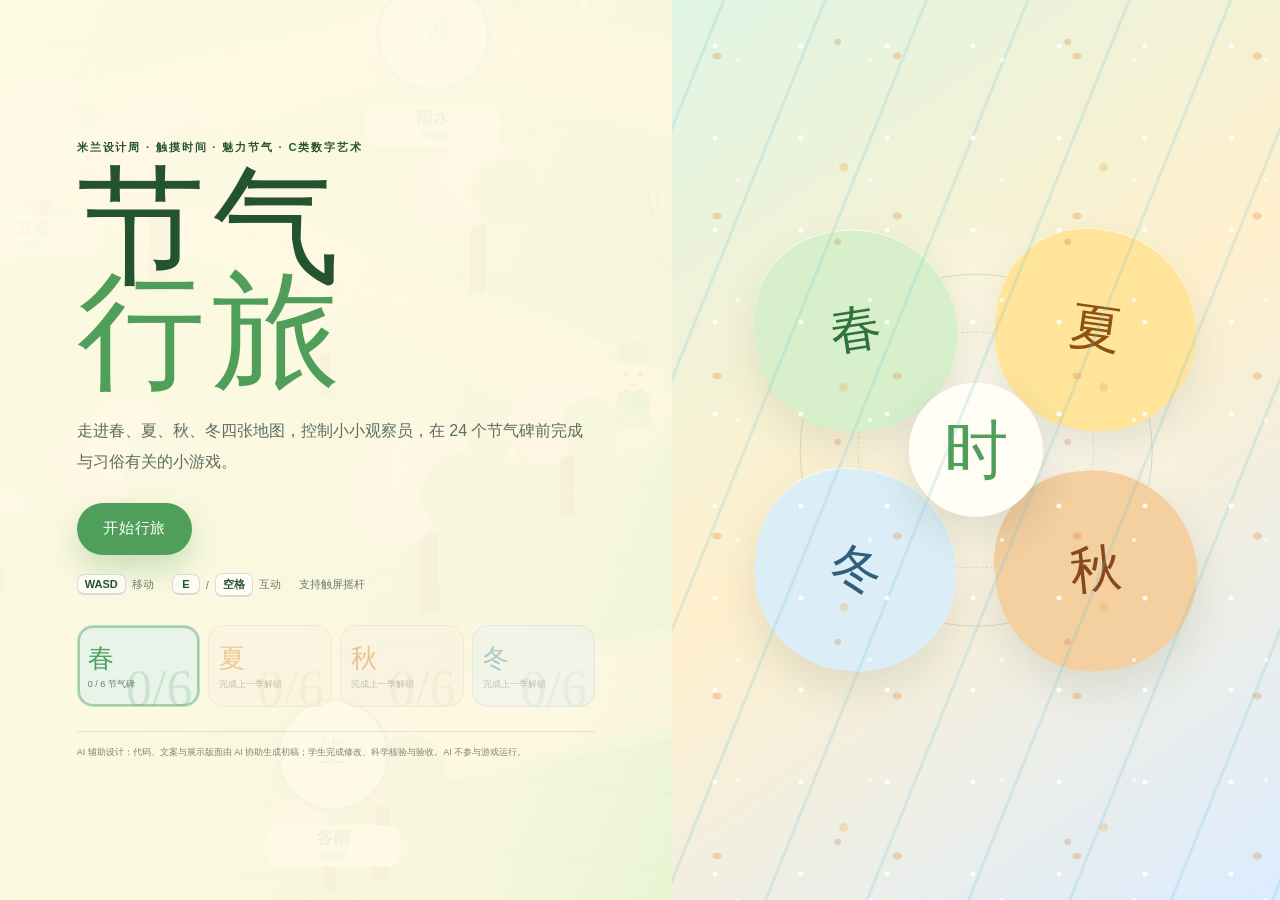
==== commit 89f72712: "feat: rebuild as four-season exploration game with custom minigames" ====
--- a/output/节气行旅_离线版.html
+++ b/output/节气行旅_离线版.html
@@ -3,2001 +3,596 @@
 <head>
   <meta charset="utf-8">
   <meta name="viewport" content="width=device-width, initial-scale=1, viewport-fit=cover">
-  <meta name="theme-color" content="#08131f">
-  <meta name="description" content="米兰设计周「触摸时间·魅力节气」C类数字艺术：数字游戏《节气行旅：二十四节气的物候解谜》。">
-  <title>节气行旅 · 二十四节气的物候解谜（单文件离线版）</title>
-  <link rel="icon" href="data:image/svg+xml,%3Csvg xmlns='http://www.w3.org/2000/svg' viewBox='0 0 64 64'%3E%3Crect width='64' height='64' rx='14' fill='%2308131f'/%3E%3Ccircle cx='32' cy='32' r='21' fill='none' stroke='%23d8b56b' stroke-width='2'/%3E%3Ccircle cx='32' cy='32' r='8' fill='%23bb4a38'/%3E%3Cpath d='M32 5v9M32 50v9M5 32h9M50 32h9' stroke='%23d8b56b' stroke-width='2'/%3E%3C/svg%3E">
+  <meta name="theme-color" content="#dff5e4">
+  <meta name="description" content="节气行旅：在明亮的四季地图中行走，完成24个与节气习俗相关的小游戏。米兰设计周触摸时间·魅力节气C类数字艺术。">
+  <title>节气行旅 · 四季习俗小游戏（单文件离线版）</title>
+  <link rel="icon" href="data:image/svg+xml,%3Csvg xmlns='http://www.w3.org/2000/svg' viewBox='0 0 64 64'%3E%3Crect width='64' height='64' rx='15' fill='%23fff8df'/%3E%3Ccircle cx='32' cy='32' r='23' fill='%238bd36f'/%3E%3Ccircle cx='32' cy='32' r='10' fill='%23ef9aa8'/%3E%3Cpath d='M32 7v8M32 49v8M7 32h8M49 32h8' stroke='%2324542f' stroke-width='2'/%3E%3C/svg%3E">
   <style>
 :root {
-  --ink: #e8e2d3;
-  --ink-soft: #bcb8aa;
-  --ink-dim: #858b8c;
-  --night: #06101a;
-  --night-2: #0a1926;
-  --night-3: #102435;
-  --panel: rgba(12, 29, 43, .78);
-  --panel-strong: rgba(13, 33, 48, .94);
-  --line: rgba(221, 196, 135, .2);
-  --line-strong: rgba(221, 196, 135, .38);
-  --gold: #d8b56b;
-  --gold-bright: #efdaa5;
-  --gold-dim: #8e7442;
-  --cinnabar: #b94d3b;
-  --cinnabar-bright: #d96a52;
-  --jade: #83a96f;
-  --season: #83a96f;
-  --season-pale: #d8e2bc;
-  --season-deep: #253b2c;
-  --shadow: 0 28px 80px rgba(0, 0, 0, .34);
-  --radius: 22px;
-  --radius-sm: 14px;
+  --ink: #26312c;
+  --soft: #64716a;
+  --paper: #fffdf4;
+  --cream: #fff8e6;
+  --line: rgba(45, 67, 51, .13);
+  --shadow: 0 20px 60px rgba(51, 74, 48, .18);
+  --season: #4f9f5a;
+  --season-bright: #8bd36f;
+  --season-pale: #e9f8d8;
+  --season-ink: #24542f;
+  --sky: #dff6ef;
+  --ground: #a9df77;
+  --path: #f5df9d;
+  --water: #86ddeb;
+  --font-ui: "PingFang SC", "Microsoft YaHei UI", "Microsoft YaHei", sans-serif;
   --font-display: "Songti SC", "STSong", "Noto Serif CJK SC", "SimSun", serif;
-  --font-ui: "PingFang SC", "Microsoft YaHei UI", "Microsoft YaHei", sans-serif;
   --safe-bottom: env(safe-area-inset-bottom, 0px);
 }
 
 * { box-sizing: border-box; }
-
-html {
-  min-height: 100%;
-  background: var(--night);
-  scroll-behavior: smooth;
-  overflow-x: hidden;
-}
-
+[hidden] { display: none !important; }
+html, body { width: 100%; height: 100%; margin: 0; overflow: hidden; }
 body {
-  margin: 0;
-  min-width: 320px;
-  min-height: 100vh;
   color: var(--ink);
-  background: var(--night);
+  background: var(--season-pale);
   font-family: var(--font-ui);
   font-size: 16px;
-  line-height: 1.65;
-  overflow-x: hidden;
   -webkit-font-smoothing: antialiased;
   text-rendering: optimizeLegibility;
 }
-
-button, input, select, textarea { font: inherit; }
-button { color: inherit; }
-button, [role="button"] { touch-action: manipulation; }
-button:focus-visible, input:focus-visible, [tabindex]:focus-visible {
-  outline: 2px solid var(--gold-bright);
-  outline-offset: 3px;
+button { font: inherit; color: inherit; touch-action: manipulation; }
+button:focus-visible, canvas:focus-visible { outline: 3px solid var(--season-bright); outline-offset: 3px; }
+kbd {
+  min-width: 28px;
+  display: inline-grid;
+  place-items: center;
+  padding: 3px 7px;
+  border: 1px solid rgba(45,67,51,.18);
+  border-bottom-width: 2px;
+  border-radius: 7px;
+  background: rgba(255,255,255,.7);
+  color: var(--season-ink);
+  font: 600 11px var(--font-ui);
 }
-h1, h2, h3, h4, p { margin-top: 0; }
-svg { display: block; }
-::selection { background: rgba(216, 181, 107, .28); color: #fff8e8; }
-
-.ambient {
-  position: fixed;
-  inset: 0;
-  z-index: -3;
-  overflow: hidden;
-  pointer-events: none;
-  background:
-    radial-gradient(circle at 78% 16%, rgba(45, 79, 100, .28), transparent 34%),
-    radial-gradient(circle at 15% 78%, rgba(113, 56, 47, .13), transparent 36%),
-    linear-gradient(160deg, #07131f 0%, #081521 48%, #050d16 100%);
-}
-.ambient__glow {
+::selection { background: var(--season-bright); color: var(--season-ink); }
+
+.game-shell { position: relative; width: 100%; height: 100dvh; min-height: 560px; overflow: hidden; background: var(--sky); transition: background .5s ease; }
+#gameCanvas { position: absolute; inset: 0; width: 100%; height: 100%; display: block; }
+.game-shell.season-spring { --season:#4f9f5a; --season-bright:#8bd36f; --season-pale:#e9f8d8; --season-ink:#24542f; --sky:#dff6ef; --ground:#a9df77; --path:#f5df9d; --water:#86ddeb; }
+.game-shell.season-summer { --season:#dc8d26; --season-bright:#ffc84b; --season-pale:#fff0c4; --season-ink:#6b3b12; --sky:#c8f3ff; --ground:#7fd064; --path:#f0cc73; --water:#42c7df; }
+.game-shell.season-autumn { --season:#d17f2f; --season-bright:#f6bd55; --season-pale:#fff0cf; --season-ink:#653815; --sky:#fff0cf; --ground:#e8ba5d; --path:#d69343; --water:#72c8ca; }
+.game-shell.season-winter { --season:#4c86ad; --season-bright:#8fd3e8; --season-pale:#eefbff; --season-ink:#23465d; --sky:#e9fbff; --ground:#f4fbfd; --path:#c6dce7; --water:#a9deed; }
+
+/* HUD */
+.game-hud {
   position: absolute;
-  width: 48vw;
-  height: 48vw;
-  min-width: 440px;
-  min-height: 440px;
-  border-radius: 50%;
-  filter: blur(80px);
-  opacity: .22;
-}
-.ambient__glow--one { top: -22vw; right: -8vw; background: #31566b; }
-.ambient__glow--two { bottom: -28vw; left: -16vw; background: #7b3e33; opacity: .15; }
-.ambient__grid {
-  position: absolute;
-  inset: 0;
-  opacity: .14;
-  background-image:
-    linear-gradient(rgba(214, 188, 124, .08) 1px, transparent 1px),
-    linear-gradient(90deg, rgba(214, 188, 124, .08) 1px, transparent 1px);
-  background-size: 68px 68px;
-  mask-image: radial-gradient(circle at 50% 45%, #000 10%, transparent 78%);
-}
-.ambient__stars { position: absolute; inset: 0; }
-.star-dot {
-  position: absolute;
-  width: 2px;
-  height: 2px;
-  border-radius: 50%;
-  background: #f3dfaa;
-  opacity: var(--o, .35);
-  box-shadow: 0 0 8px rgba(243, 223, 170, .55);
-  animation: twinkle var(--dur, 5s) ease-in-out infinite alternate;
-  animation-delay: var(--delay, 0s);
-}
-@keyframes twinkle { from { opacity: .15; transform: scale(.7); } to { opacity: .72; transform: scale(1.25); } }
-
-.app-shell {
-  width: min(1500px, 100%);
-  min-height: 100vh;
-  margin: 0 auto;
-  padding: 0 clamp(18px, 3.2vw, 52px);
-  display: flex;
-  flex-direction: column;
-}
-.topbar {
-  min-height: 84px;
+  top: 18px;
+  left: max(18px, 3vw);
+  right: max(18px, 3vw);
+  z-index: 20;
+  min-height: 64px;
   display: flex;
   align-items: center;
-  gap: 34px;
-  border-bottom: 1px solid var(--line);
-  position: relative;
-  z-index: 20;
+  gap: 18px;
+  padding: 9px 12px 9px 10px;
+  border: 1px solid rgba(255,255,255,.72);
+  border-radius: 22px;
+  background: rgba(255,253,244,.83);
+  box-shadow: 0 10px 32px rgba(48,68,51,.15);
+  backdrop-filter: blur(16px);
 }
-.brand {
-  display: flex;
-  align-items: center;
-  gap: 13px;
-  padding: 0;
-  border: 0;
-  background: transparent;
-  cursor: pointer;
-  text-align: left;
+.hud-brand { display: flex; align-items: center; gap: 9px; flex: 0 0 auto; padding: 0; border: 0; background: transparent; cursor: pointer; text-align: left; }
+.hud-brand__mark { width: 42px; height: 42px; display: grid; place-items: center; border-radius: 14px; color: var(--season-ink); background: var(--season-pale); font-family: var(--font-display); font-size: 22px; box-shadow: inset 0 0 0 1px color-mix(in srgb, var(--season) 22%, transparent); }
+.hud-brand strong { display: block; color: var(--season-ink); font-family: var(--font-display); font-size: 19px; line-height: 1.1; letter-spacing: .08em; }
+.hud-brand small { display: block; margin-top: 3px; color: var(--soft); font-size: 8px; letter-spacing: .18em; }
+.season-tabs { display: flex; align-items: center; gap: 6px; flex: 1 1 auto; min-width: 0; }
+.season-tab { min-height: 42px; flex: 1 1 0; padding: 6px 11px; border: 1px solid transparent; border-radius: 13px; background: transparent; color: var(--soft); cursor: pointer; font-size: 12px; white-space: nowrap; transition: .2s ease; }
+.season-tab span { display: inline-block; width: 8px; height: 8px; margin-right: 6px; border-radius: 50%; background: var(--tab-color); }
+.season-tab:hover:not(:disabled) { background: color-mix(in srgb, var(--tab-color) 10%, transparent); color: var(--tab-color); }
+.season-tab.is-active { border-color: color-mix(in srgb, var(--tab-color) 30%, transparent); background: color-mix(in srgb, var(--tab-color) 13%, #fff); color: var(--tab-color); font-weight: 700; }
+.season-tab:disabled { opacity: .35; cursor: not-allowed; }
+.hud-status { display: flex; align-items: center; gap: 7px; flex: 0 0 auto; }
+.hud-pill { min-width: 70px; padding: 5px 10px; border-radius: 11px; background: var(--season-pale); text-align: center; }
+.hud-pill b { display: block; color: var(--season-ink); font-family: var(--font-display); font-size: 16px; line-height: 1.1; }
+.hud-pill small { display: block; margin-top: 2px; color: var(--soft); font-size: 8px; }
+.hud-pill--stars b { color: #c98b13; }
+.hud-icon { width: 42px; height: 42px; display: grid; place-items: center; border: 1px solid var(--line); border-radius: 13px; background: rgba(255,255,255,.55); color: var(--season-ink); cursor: pointer; }
+.hud-icon svg { width: 20px; height: 20px; fill: none; stroke: currentColor; stroke-width: 1.7; stroke-linecap: round; stroke-linejoin: round; }
+.hud-icon.is-muted .sound-wave { display: none; }
+.weather-chip { position: absolute; top: 98px; left: max(18px, 3vw); z-index: 19; display: inline-flex; align-items: center; gap: 8px; padding: 7px 12px; border-radius: 999px; background: rgba(255,255,255,.68); color: var(--season-ink); box-shadow: 0 6px 18px rgba(48,68,51,.1); font-size: 11px; backdrop-filter: blur(10px); }
+.weather-chip__dot { width: 7px; height: 7px; border-radius: 50%; background: var(--season); box-shadow: 0 0 0 4px var(--season-pale); }
+.world-help { position: absolute; left: max(18px, 3vw); bottom: calc(22px + var(--safe-bottom)); z-index: 14; display: flex; align-items: center; gap: 7px; padding: 8px 12px; border-radius: 999px; background: rgba(255,255,255,.7); color: var(--soft); font-size: 11px; box-shadow: 0 7px 20px rgba(48,68,51,.1); backdrop-filter: blur(10px); }
+.interaction-prompt { position: absolute; left: 50%; bottom: calc(32px + var(--safe-bottom)); z-index: 18; min-width: 230px; display: flex; align-items: center; gap: 11px; padding: 10px 16px 10px 10px; border: 1px solid rgba(255,255,255,.9); border-radius: 18px; background: rgba(255,253,244,.92); box-shadow: 0 16px 42px rgba(48,68,51,.2); transform: translateX(-50%); animation: prompt-in .25s ease both; }
+.interaction-prompt__key { width: 37px; height: 37px; display: grid; place-items: center; border-radius: 12px; background: var(--season); color: #fff; font-family: var(--font-display); font-size: 17px; box-shadow: 0 5px 14px color-mix(in srgb, var(--season) 28%, transparent); }
+.interaction-prompt small { display: block; color: var(--soft); font-size: 9px; }
+.interaction-prompt strong { display: block; color: var(--season-ink); font-size: 13px; }
+@keyframes prompt-in { from { opacity: 0; transform: translate(-50%, 8px); } to { opacity: 1; transform: translate(-50%, 0); } }
+
+/* Touch controls */
+.touch-controls { position: absolute; inset: auto 16px calc(18px + var(--safe-bottom)); z-index: 25; display: flex; justify-content: space-between; align-items: flex-end; pointer-events: none; }
+.joystick { position: relative; width: 106px; height: 106px; border: 1px solid rgba(255,255,255,.75); border-radius: 50%; background: rgba(255,253,244,.42); box-shadow: inset 0 0 0 1px rgba(45,67,51,.08), 0 12px 30px rgba(48,68,51,.14); pointer-events: auto; touch-action: none; backdrop-filter: blur(8px); }
+.joystick::before, .joystick::after { content: ""; position: absolute; left: 25%; right: 25%; top: 50%; height: 1px; background: rgba(45,67,51,.08); }
+.joystick::after { transform: rotate(90deg); }
+.joystick__stick { position: absolute; left: 50%; top: 50%; width: 46px; height: 46px; border-radius: 50%; background: rgba(255,253,244,.9); border: 1px solid rgba(255,255,255,.9); box-shadow: 0 8px 20px rgba(48,68,51,.18); transform: translate(-50%, -50%); }
+.action-button { width: 74px; height: 74px; border: 0; border-radius: 50%; background: var(--season); color: #fff; font-family: var(--font-display); font-size: 25px; box-shadow: 0 12px 28px color-mix(in srgb, var(--season) 32%, transparent), inset 0 1px 0 rgba(255,255,255,.4); pointer-events: auto; cursor: pointer; }
+.action-button:active { transform: scale(.94); }
+
+/* Menu */
+.menu-screen { position: absolute; inset: 0; z-index: 30; display: grid; grid-template-columns: minmax(0, 1.05fr) minmax(380px, .95fr); overflow: hidden; background: linear-gradient(110deg, rgba(255,250,229,.98) 0%, rgba(255,250,229,.93) 48%, rgba(214,246,225,.64) 100%); }
+.menu-copy { position: relative; z-index: 2; display: flex; flex-direction: column; justify-content: center; padding: clamp(28px, 6vw, 96px); }
+.menu-eyebrow { margin: 0 0 20px; color: var(--season-ink); font-size: 11px; font-weight: 700; letter-spacing: .17em; }
+.menu-copy h1 { margin: 0; color: var(--season-ink); font-family: var(--font-display); font-size: clamp(74px, 10vw, 152px); font-weight: 500; line-height: .82; letter-spacing: .06em; }
+.menu-copy h1 em { color: var(--season); font-style: normal; }
+.menu-lead { max-width: 530px; margin: 30px 0 26px; color: #5d6d61; font-size: 16px; line-height: 1.95; }
+.menu-actions { display: flex; flex-wrap: wrap; gap: 11px; }
+.primary-button, .secondary-button { min-height: 52px; padding: 12px 26px; border-radius: 999px; font-size: 15px; letter-spacing: .06em; cursor: pointer; transition: transform .18s ease, box-shadow .18s ease; }
+.primary-button { border: 0; background: var(--season); color: #fff; box-shadow: 0 13px 30px color-mix(in srgb, var(--season) 28%, transparent); }
+.primary-button:hover { transform: translateY(-2px); box-shadow: 0 17px 34px color-mix(in srgb, var(--season) 35%, transparent); }
+.secondary-button { border: 1px solid color-mix(in srgb, var(--season) 28%, #fff); background: rgba(255,255,255,.62); color: var(--season-ink); }
+.secondary-button:hover { transform: translateY(-2px); background: #fff; }
+.menu-controls { display: flex; flex-wrap: wrap; gap: 10px 18px; margin-top: 18px; color: #6d7b70; font-size: 11px; }
+.menu-controls span { display: inline-flex; align-items: center; gap: 6px; }
+.menu-seasons { display: grid; grid-template-columns: repeat(4, minmax(0, 1fr)); gap: 8px; max-width: 590px; margin-top: 28px; }
+.menu-season { position: relative; min-height: 82px; padding: 12px 10px; border: 1px solid color-mix(in srgb, var(--season-color) 25%, transparent); border-radius: 16px; background: color-mix(in srgb, var(--season-color) 13%, #fff); color: var(--season-color); text-align: left; cursor: pointer; overflow: hidden; }
+.menu-season::after { content: attr(data-count); position: absolute; right: 7px; bottom: -9px; color: color-mix(in srgb, var(--season-color) 18%, transparent); font-family: var(--font-display); font-size: 52px; line-height: 1; }
+.menu-season strong { display: block; font-family: var(--font-display); font-size: 26px; font-weight: 500; }
+.menu-season small { display: block; margin-top: 2px; color: #6f786e; font-size: 9px; }
+.menu-season:disabled { opacity: .42; cursor: not-allowed; }
+.menu-season.is-current { box-shadow: inset 0 0 0 2px color-mix(in srgb, var(--season-color) 46%, transparent); }
+.ai-disclosure { max-width: 640px; margin: 24px 0 0; padding-top: 13px; border-top: 1px solid rgba(45,67,51,.12); color: #7a857b; font-size: 9px; line-height: 1.7; }
+.menu-art { position: relative; overflow: hidden; background: radial-gradient(circle at 55% 46%, rgba(255,255,255,.8), transparent 35%), linear-gradient(145deg, #dff5e4, #fff0cd 48%, #dcecff); }
+.menu-art::before { content: ""; position: absolute; inset: 0; background-image: linear-gradient(rgba(255,255,255,.22) 1px, transparent 1px), linear-gradient(90deg, rgba(255,255,255,.22) 1px, transparent 1px); background-size: 44px 44px; mask-image: radial-gradient(circle at 50%, #000, transparent 72%); }
+.menu-orbit { position: absolute; left: 50%; top: 50%; border: 1px solid rgba(83,134,91,.22); border-radius: 50%; transform: translate(-50%, -50%); }
+.menu-orbit--one { width: 58%; aspect-ratio: 1; animation: slow-spin 38s linear infinite; }
+.menu-orbit--two { width: 39%; aspect-ratio: 1; border-style: dashed; animation: slow-spin-reverse 27s linear infinite; }
+@keyframes slow-spin { to { transform: translate(-50%, -50%) rotate(360deg); } }
+@keyframes slow-spin-reverse { to { transform: translate(-50%, -50%) rotate(-360deg); } }
+.menu-season-bloom { position: absolute; left: 50%; top: 50%; width: min(46vw, 480px); aspect-ratio: 1; transform: translate(-50%, -50%); }
+.bloom { position: absolute; width: 42%; height: 42%; display: grid; place-items: center; border-radius: 46% 54% 50% 50%; font-family: var(--font-display); font-size: clamp(29px, 4vw, 56px); box-shadow: 0 18px 38px rgba(60,86,58,.12), inset 0 1px 0 rgba(255,255,255,.75); }
+.bloom--spring { left: 4%; top: 4%; background: #d7f0cb; color: #2f723e; transform: rotate(-9deg); }
+.bloom--summer { right: 4%; top: 4%; background: #ffe49a; color: #8c5314; transform: rotate(8deg); }
+.bloom--autumn { right: 4%; bottom: 4%; background: #f4cfa0; color: #87481f; transform: rotate(-6deg); }
+.bloom--winter { left: 4%; bottom: 4%; background: #dbeef7; color: #315f79; transform: rotate(7deg); }
+.bloom-core { position: absolute; left: 50%; top: 50%; width: 28%; aspect-ratio: 1; display: grid; place-items: center; border-radius: 50%; background: #fffdf4; color: var(--season); font-family: var(--font-display); font-size: clamp(34px, 5vw, 70px); box-shadow: 0 16px 40px rgba(56,82,59,.16); transform: translate(-50%, -50%); }
+.menu-weather { position: absolute; inset: 0; pointer-events: none; }
+.menu-weather--rain { background-image: repeating-linear-gradient(112deg, transparent 0 46px, rgba(100,189,217,.28) 47px 49px, transparent 50px 94px); opacity: .7; animation: rain-shift 2.4s linear infinite; }
+.menu-weather--leaves { background-image: radial-gradient(ellipse at 25% 35%, rgba(221,134,55,.3) 0 4px, transparent 5px), radial-gradient(ellipse at 72% 21%, rgba(203,100,45,.24) 0 3px, transparent 4px), radial-gradient(ellipse at 66% 76%, rgba(226,166,62,.26) 0 4px, transparent 5px); background-size: 180px 160px, 230px 200px, 260px 220px; animation: leaf-drift 9s ease-in-out infinite alternate; }
+.menu-weather--snow { background-image: radial-gradient(circle, rgba(255,255,255,.9) 0 2px, transparent 3px), radial-gradient(circle, rgba(255,255,255,.7) 0 1.5px, transparent 2.5px); background-size: 86px 92px, 132px 120px; animation: snow-drift 11s linear infinite; }
+@keyframes rain-shift { to { background-position: 0 94px; } }
+@keyframes leaf-drift { to { background-position: 22px 18px, -14px 25px, 12px -12px; } }
+@keyframes snow-drift { to { background-position: 18px 92px, -22px 120px; } }
+
+/* Mini-game overlay */
+.mini-overlay { position: absolute; inset: 0; z-index: 60; display: grid; place-items: center; padding: clamp(10px, 2vw, 24px); background: rgba(235,247,233,.66); backdrop-filter: blur(12px); }
+.mini-panel { width: min(1120px, 96vw); max-height: 94dvh; display: flex; flex-direction: column; padding: 15px; border: 1px solid rgba(255,255,255,.9); border-radius: 28px; background: rgba(255,253,244,.96); box-shadow: 0 30px 100px rgba(48,70,48,.24); animation: card-in .3s cubic-bezier(.2,.8,.2,1) both; }
+@keyframes card-in { from { opacity: 0; transform: translateY(18px) scale(.97); } to { opacity: 1; transform: none; } }
+.mini-head { display: flex; justify-content: space-between; align-items: flex-start; gap: 16px; padding: 3px 5px 12px; }
+.mini-head p { margin: 0 0 2px; color: var(--season); font-size: 10px; font-weight: 700; letter-spacing: .15em; }
+.mini-head h2 { margin: 0; color: var(--season-ink); font-family: var(--font-display); font-size: clamp(24px, 3vw, 34px); font-weight: 500; }
+.mini-head span { display: inline-block; margin-top: 4px; padding: 2px 8px; border-radius: 999px; background: var(--season-pale); color: var(--season-ink); font-size: 9px; }
+.mini-close { width: 42px; height: 42px; border: 1px solid var(--line); border-radius: 50%; background: #fff; color: var(--soft); font-size: 24px; cursor: pointer; }
+.mini-close:hover { color: var(--season-ink); background: var(--season-pale); }
+.mini-canvas-wrap { min-height: 0; overflow: hidden; border-radius: 18px; background: var(--season-pale); }
+#miniCanvas { display: block; width: 100%; height: auto; max-height: calc(94dvh - 155px); object-fit: contain; touch-action: none; cursor: pointer; }
+.mini-foot { display: flex; align-items: center; justify-content: space-between; gap: 14px; padding: 11px 5px 1px; color: var(--soft); font-size: 11px; }
+.mini-progress { color: var(--season-ink); font-family: var(--font-display); font-size: 15px; white-space: nowrap; }
+
+/* Completion overlays */
+.chapter-overlay, .final-overlay { position: absolute; inset: 0; z-index: 80; display: grid; place-items: center; padding: 18px; background: rgba(255,250,229,.75); backdrop-filter: blur(12px); }
+.chapter-card, .final-card { width: min(520px, 94vw); padding: 34px; border: 1px solid rgba(255,255,255,.95); border-radius: 28px; background: #fffdf4; box-shadow: 0 30px 90px rgba(48,70,48,.2); text-align: center; animation: card-in .35s ease both; }
+.chapter-seal { width: 72px; height: 72px; display: grid; place-items: center; margin: 0 auto 15px; border-radius: 24px; background: var(--season-pale); color: var(--season); font-family: var(--font-display); font-size: 34px; }
+.chapter-card > p:first-of-type, .final-card .menu-eyebrow { margin: 0 0 6px; color: var(--season); font-size: 10px; font-weight: 700; letter-spacing: .15em; }
+.chapter-card h2, .final-card h2 { margin: 0 0 12px; color: var(--season-ink); font-family: var(--font-display); font-size: 30px; font-weight: 500; }
+.chapter-stars { color: #e0a728; font-size: 28px; letter-spacing: .12em; }
+.chapter-card > p:last-of-type, .final-card > p { margin: 12px 0 22px; color: var(--soft); font-size: 13px; line-height: 1.9; }
+.chapter-actions { display: flex; justify-content: center; flex-wrap: wrap; gap: 9px; }
+.final-score { margin: 18px 0; color: var(--season-ink); font-family: var(--font-display); font-size: 38px; }
+
+.toast { position: absolute; left: 50%; bottom: calc(28px + var(--safe-bottom)); z-index: 100; max-width: 88vw; padding: 10px 18px; border-radius: 999px; background: rgba(255,253,244,.94); color: var(--season-ink); box-shadow: 0 15px 40px rgba(48,70,48,.2); font-size: 12px; opacity: 0; pointer-events: none; transform: translate(-50%, 10px); transition: .25s ease; }
+.toast.is-visible { opacity: 1; transform: translate(-50%, 0); }
+.noscript { position: fixed; inset: auto 15px 15px; z-index: 999; padding: 14px; border-radius: 12px; background: #fff; color: #702d24; text-align: center; }
+
+@media (max-width: 900px) {
+  .game-hud { gap: 9px; }
+  .hud-brand small { display: none; }
+  .season-tab { padding-inline: 7px; font-size: 10px; }
+  .hud-pill { min-width: 58px; padding-inline: 8px; }
+  .menu-screen { grid-template-columns: 1fr; }
+  .menu-copy { justify-content: center; padding: clamp(28px, 8vw, 70px); background: linear-gradient(90deg, rgba(255,250,229,.92), rgba(255,250,229,.72)); }
+  .menu-art { position: absolute; inset: 0; z-index: -1; opacity: .74; }
+  .menu-copy h1 { font-size: clamp(72px, 17vw, 120px); }
+  .menu-lead { max-width: 560px; }
 }
-.brand__mark {
-  width: 43px;
-  height: 43px;
-  display: grid;
-  place-items: center;
-  border: 1px solid var(--line-strong);
-  border-radius: 50%;
-  color: var(--gold);
-  background: rgba(8, 20, 31, .66);
-}
-.brand__mark svg { width: 34px; height: 34px; fill: none; stroke: currentColor; stroke-width: 1.35; }
-.brand__text { display: flex; flex-direction: column; line-height: 1.15; }
-.brand__text strong { font-family: var(--font-display); font-size: 21px; font-weight: 600; letter-spacing: .14em; color: #f0e5ce; }
-.brand__text small { margin-top: 4px; font-size: 10px; letter-spacing: .28em; color: var(--ink-dim); }
-.topnav { display: flex; align-items: stretch; gap: 4px; height: 84px; }
-.nav-btn {
-  position: relative;
-  min-height: 44px;
-  padding: 0 17px;
-  border: 0;
-  background: transparent;
-  color: var(--ink-soft);
-  font-size: 14px;
-  letter-spacing: .08em;
-  cursor: pointer;
-  transition: color .2s, background .2s;
-}
-.nav-btn::after {
-  content: "";
-  position: absolute;
-  left: 17px;
-  right: 17px;
-  bottom: -1px;
-  height: 2px;
-  background: var(--gold);
-  transform: scaleX(0);
-  transition: transform .2s;
-}
-.nav-btn:hover, .nav-btn.is-active { color: var(--gold-bright); background: rgba(216, 181, 107, .04); }
-.nav-btn.is-active::after { transform: scaleX(1); }
-.topbar__tools { margin-left: auto; display: flex; align-items: center; gap: 9px; }
-.live-chip {
-  display: inline-flex;
-  align-items: center;
-  gap: 9px;
-  padding: 8px 13px;
-  border: 1px solid var(--line);
-  border-radius: 999px;
-  color: var(--ink-soft);
-  font-size: 12px;
-  white-space: nowrap;
-}
-.live-chip__dot { width: 6px; height: 6px; border-radius: 50%; background: var(--gold); box-shadow: 0 0 12px rgba(216,181,107,.7); }
-.icon-btn {
-  width: 42px;
-  height: 42px;
-  display: grid;
-  place-items: center;
-  border: 1px solid var(--line);
-  border-radius: 50%;
-  background: rgba(8, 20, 31, .55);
-  color: var(--ink-soft);
-  cursor: pointer;
-  transition: border-color .2s, color .2s, background .2s;
-}
-.icon-btn:hover { color: var(--gold-bright); border-color: var(--line-strong); background: rgba(216,181,107,.08); }
-.icon-btn svg { width: 20px; height: 20px; fill: none; stroke: currentColor; stroke-width: 1.6; stroke-linecap: round; stroke-linejoin: round; }
-.icon-btn.is-muted .sound-wave { display: none; }
-.icon-btn.is-muted::after { content: ""; width: 22px; height: 1px; background: var(--cinnabar-bright); position: absolute; transform: rotate(-45deg); }
-
-.main-shell { flex: 1; width: 100%; }
-.screen { display: none; padding: clamp(28px, 5vw, 72px) 0 56px; animation: screen-in .45s ease both; }
-.screen.is-active { display: block; }
-@keyframes screen-in { from { opacity: 0; transform: translateY(10px); } to { opacity: 1; transform: none; } }
-
-.eyebrow {
-  margin-bottom: 18px;
-  color: var(--gold);
-  font-size: 11px;
-  font-weight: 500;
-  letter-spacing: .23em;
-  text-transform: uppercase;
-}
-.eyebrow > span { display: inline-block; width: 28px; height: 1px; margin: 0 10px 4px 0; background: var(--gold); }
-h1, h2, h3 { font-family: var(--font-display); }
-h2 { font-weight: 500; letter-spacing: .04em; }
-.btn {
-  min-height: 46px;
-  display: inline-flex;
-  align-items: center;
-  justify-content: center;
-  gap: 9px;
-  padding: 11px 21px;
-  border: 1px solid var(--line-strong);
-  border-radius: 999px;
-  background: transparent;
-  color: var(--ink);
-  font-size: 14px;
-  letter-spacing: .07em;
-  cursor: pointer;
-  transition: transform .18s, border-color .18s, background .18s, color .18s;
-}
-.btn:hover { transform: translateY(-2px); border-color: var(--gold); }
-.btn:active { transform: translateY(0); }
-.btn:disabled { cursor: not-allowed; opacity: .38; transform: none; }
-.btn--primary { border-color: var(--gold); background: linear-gradient(135deg, #e1c27e, #b88a45); color: #101a20; font-weight: 650; box-shadow: 0 12px 30px rgba(174, 132, 67, .22); }
-.btn--primary:hover { background: linear-gradient(135deg, #efdaa5, #c99d54); }
-.btn--ghost { background: rgba(9, 24, 36, .55); color: var(--ink-soft); }
-.btn--quiet { border-color: var(--line); color: var(--ink-dim); }
-.btn--danger { border-color: rgba(185,77,59,.45); color: #e39787; }
-.btn--large { min-height: 54px; padding: 14px 28px; font-size: 15px; }
-.btn--small { min-height: 40px; padding: 8px 15px; font-size: 12px; }
-
-.site-foot {
-  min-height: 66px;
-  display: flex;
-  align-items: center;
-  justify-content: space-between;
-  gap: 20px;
-  border-top: 1px solid var(--line);
-  color: #737c7e;
-  font-size: 11px;
-  letter-spacing: .05em;
-}
-.site-foot span:last-child { text-align: right; }
-.noscript { position: fixed; inset: auto 16px 16px; padding: 14px; color: #fff; background: #7f2e24; z-index: 999; border-radius: 10px; text-align: center; }
-
-/* Home */
-.screen--home { padding-top: clamp(20px, 3vw, 38px); }
-.home-grid {
-  min-height: min(750px, calc(100vh - 150px));
-  display: grid;
-  grid-template-columns: minmax(0, .95fr) minmax(440px, 1.05fr);
-  align-items: center;
-  gap: clamp(24px, 5vw, 76px);
-}
-.home-copy { position: relative; z-index: 2; max-width: 650px; padding: 28px 0 20px; }
-.home-copy h1 {
-  margin: 0 0 6px;
-  font-size: clamp(72px, 9.5vw, 142px);
-  font-weight: 500;
-  line-height: .82;
-  letter-spacing: .08em;
-  color: #ece3cf;
-  text-shadow: 0 20px 60px rgba(0,0,0,.3);
-}
-.home-copy h1 em { position: relative; font-style: normal; color: var(--gold-bright); margin-left: .38em; }
-.home-copy h1 em::after {
-  content: "二十四";
-  position: absolute;
-  right: -25px;
-  top: 18%;
-  transform: translateX(100%);
-  color: var(--cinnabar-bright);
-  font-family: var(--font-display);
-  font-size: 13px;
-  letter-spacing: .22em;
-  writing-mode: vertical-rl;
-  opacity: .88;
-}
-.home-title-sub { margin: 19px 0 22px; color: var(--ink-soft); font-family: var(--font-display); font-size: clamp(18px, 2vw, 25px); letter-spacing: .28em; }
-.home-lead { max-width: 510px; margin-bottom: 31px; color: #aeb2ac; font-size: 15px; line-height: 2; }
-.home-actions { display: flex; flex-wrap: wrap; gap: 12px; }
-.home-progress { min-height: 52px; display: flex; align-items: center; gap: 20px; margin-top: 30px; padding-top: 22px; border-top: 1px solid var(--line); color: var(--ink-dim); font-size: 12px; }
-.home-progress strong { display: block; color: var(--ink); font-family: var(--font-display); font-size: 19px; font-weight: 500; }
-.progress-meter { flex: 1; max-width: 210px; height: 4px; border-radius: 99px; background: rgba(255,255,255,.08); overflow: hidden; }
-.progress-meter > i { display: block; height: 100%; background: linear-gradient(90deg, var(--gold-dim), var(--gold-bright)); border-radius: inherit; }
-.home-features { display: flex; flex-wrap: wrap; gap: 7px 18px; margin-top: 17px; color: #7f898a; font-size: 11px; letter-spacing: .08em; }
-.home-features span::before { content: "◇"; margin-right: 7px; color: var(--gold-dim); }
-.home-instrument { position: relative; display: grid; place-items: center; min-height: 560px; }
-.home-instrument::before {
-  content: "";
-  position: absolute;
-  width: 78%;
-  aspect-ratio: 1;
-  border-radius: 50%;
-  background: radial-gradient(circle, rgba(216,181,107,.1), transparent 68%);
-  filter: blur(8px);
-}
-.chronometer { width: min(100%, 630px); overflow: visible; filter: drop-shadow(0 36px 58px rgba(0,0,0,.3)); animation: dial-arrive 1.1s cubic-bezier(.2,.8,.2,1) both; }
-@keyframes dial-arrive { from { opacity: 0; transform: scale(.91) rotate(-4deg); } to { opacity: 1; transform: none; } }
-.chrono-ring { fill: none; stroke: rgba(216,181,107,.2); }
-.chrono-ring--outer { stroke-width: 1.2; }
-.chrono-ring--mid { stroke-width: .85; stroke-dasharray: 2 8; }
-.chrono-ring--inner { stroke-width: .9; }
-.chrono-tick { stroke: rgba(216,181,107,.38); stroke-width: 1; }
-.chrono-tick--major { stroke: rgba(231,204,142,.72); stroke-width: 2; }
-.chrono-label { fill: rgba(232,226,211,.62); font-size: 12px; font-family: var(--font-ui); letter-spacing: .12em; }
-.chrono-term-dot { fill: #08131f; stroke: var(--gold); stroke-width: 1.2; }
-.chrono-term-dot--season { fill: var(--arc-color); stroke: #f0dfb4; }
-.chrono-season { fill: none; stroke-width: 4; stroke-linecap: round; opacity: .8; }
-.chrono-season-label { font-family: var(--font-display); font-size: 22px; font-weight: 500; fill: var(--arc-color); }
-.chrono-sun__char { font-family: var(--font-display); font-size: 27px; fill: #192129; letter-spacing: 0; }
-.chrono-needle { stroke: var(--cinnabar-bright); stroke-width: 1.5; transform-origin: 310px 310px; transform: rotate(var(--needle-angle, 0deg)); opacity: .7; }
-.chrono-pivot { fill: #efdaa5; }
-.chrono-caption { fill: rgba(232,226,211,.44); font-family: var(--font-display); font-size: 14px; letter-spacing: .35em; }
-.instrument-label { position: absolute; color: var(--ink-dim); font-size: 10px; letter-spacing: .25em; }
-.instrument-label--top { right: 12%; top: 12%; }
-.instrument-label--bottom { left: 9%; bottom: 12%; color: var(--gold); }
-.home-footer-grid { display: grid; grid-template-columns: repeat(3, 1fr); gap: 13px; margin-top: 18px; }
-.brief-card { position: relative; min-height: 140px; padding: 24px 24px 22px 66px; border: 1px solid var(--line); border-radius: var(--radius-sm); background: linear-gradient(135deg, rgba(15,36,52,.6), rgba(8,19,30,.35)); }
-.brief-card__index { position: absolute; left: 22px; top: 25px; color: var(--gold-dim); font-family: var(--font-display); font-size: 13px; writing-mode: vertical-rl; letter-spacing: .2em; }
-.brief-card h2 { margin: 0 0 8px; color: #ddd5c2; font-size: 17px; letter-spacing: .08em; }
-.brief-card p { margin: 0; color: #879091; font-size: 12px; line-height: 1.85; }
-
-/* Map */
-.map-head, .subpage-head { display: flex; align-items: flex-end; justify-content: space-between; gap: 20px; margin-bottom: 28px; }
-.map-head h2, .subpage-head h2 { margin: 0; font-size: clamp(28px, 4vw, 42px); color: #e9e0cc; }
-.map-stats { display: flex; gap: 10px; flex-wrap: wrap; justify-content: flex-end; }
-.stat-pill { min-width: 94px; padding: 10px 14px; border: 1px solid var(--line); border-radius: 12px; background: rgba(8,20,31,.48); }
-.stat-pill span { display: block; color: var(--ink-dim); font-size: 10px; letter-spacing: .12em; }
-.stat-pill strong { color: var(--gold-bright); font-family: var(--font-display); font-size: 20px; font-weight: 500; }
-.season-tabs { display: flex; gap: 5px; margin-bottom: 18px; padding: 5px; border: 1px solid var(--line); border-radius: 999px; width: fit-content; max-width: 100%; background: rgba(8,20,31,.52); }
-.season-tab { min-height: 42px; padding: 8px 20px; border: 0; border-radius: 999px; background: transparent; color: var(--ink-dim); cursor: pointer; font-size: 13px; letter-spacing: .08em; white-space: nowrap; }
-.season-tab:hover { color: var(--ink); }
-.season-tab.is-active { color: #101a20; background: var(--tab-color, var(--gold)); font-weight: 650; }
-.season-tab:disabled { opacity: .36; cursor: not-allowed; }
-.chapter-panel {
-  --chapter: var(--season);
-  border: 1px solid var(--line);
-  border-radius: var(--radius);
-  background:
-    radial-gradient(circle at 15% 8%, color-mix(in srgb, var(--chapter) 13%, transparent), transparent 31%),
-    linear-gradient(145deg, rgba(15,37,53,.84), rgba(7,18,28,.74));
-  overflow: hidden;
-  box-shadow: var(--shadow);
-}
-.chapter-overview { display: grid; grid-template-columns: 210px minmax(0,1fr) 230px; gap: 26px; align-items: center; padding: 28px 32px 20px; border-bottom: 1px solid var(--line); }
-.chapter-orbit { position: relative; width: 160px; height: 160px; display: grid; place-items: center; }
-.chapter-orbit::before, .chapter-orbit::after { content: ""; position: absolute; border-radius: 50%; }
-.chapter-orbit::before { inset: 0; border: 1px solid color-mix(in srgb, var(--chapter) 65%, transparent); background: radial-gradient(circle, color-mix(in srgb, var(--chapter) 18%, transparent), transparent 64%); }
-.chapter-orbit::after { inset: 25px; border: 1px dashed color-mix(in srgb, var(--chapter) 42%, transparent); }
-.chapter-orbit__char { position: relative; z-index: 1; color: var(--chapter); font-family: var(--font-display); font-size: 58px; line-height: 1; }
-.chapter-orbit__label { position: absolute; bottom: 7px; color: color-mix(in srgb, var(--chapter) 75%, #fff); font-size: 9px; letter-spacing: .25em; }
-.chapter-copy h3 { margin: 0 0 9px; font-size: clamp(25px, 3vw, 36px); font-weight: 500; color: var(--chapter); }
-.chapter-copy p { max-width: 620px; margin: 0; color: #9da4a2; font-size: 13px; line-height: 1.9; }
-.chapter-progress { justify-self: end; width: 100%; }
-.chapter-progress__row { display: flex; justify-content: space-between; margin-bottom: 8px; color: var(--ink-dim); font-size: 10px; }
-.chapter-progress__row strong { color: var(--ink); font-size: 12px; font-weight: 500; }
-.chapter-progress__bar { height: 6px; border-radius: 99px; background: rgba(255,255,255,.07); overflow: hidden; }
-.chapter-progress__bar i { display: block; height: 100%; border-radius: inherit; background: linear-gradient(90deg, color-mix(in srgb, var(--chapter) 60%, #111), var(--chapter)); }
-.chapter-progress__seal { display: flex; gap: 7px; margin-top: 14px; justify-content: flex-end; }
-.mini-seal { width: 26px; height: 26px; display: grid; place-items: center; border: 1px solid var(--line); border-radius: 50%; color: var(--ink-dim); font-family: var(--font-display); font-size: 10px; }
-.mini-seal.is-done { border-color: var(--chapter); color: var(--chapter); background: color-mix(in srgb, var(--chapter) 10%, transparent); }
-.level-grid { display: grid; grid-template-columns: repeat(6, minmax(0,1fr)); gap: 10px; padding: 24px 32px 31px; }
-.level-node {
-  position: relative;
-  min-height: 188px;
-  display: flex;
-  flex-direction: column;
-  align-items: flex-start;
-  padding: 18px 16px 16px;
-  border: 1px solid rgba(216,181,107,.15);
-  border-radius: 16px;
-  background: rgba(8,20,31,.48);
-  color: var(--ink);
-  text-align: left;
-  cursor: pointer;
-  overflow: hidden;
-  transition: transform .2s, border-color .2s, background .2s;
-}
-.level-node::before { content: ""; position: absolute; left: 0; top: 34px; bottom: 34px; width: 2px; background: var(--chapter); opacity: .3; }
-.level-node:hover:not(:disabled) { transform: translateY(-4px); border-color: color-mix(in srgb, var(--chapter) 70%, transparent); background: color-mix(in srgb, var(--chapter) 7%, rgba(8,20,31,.65)); }
-.level-node:disabled { cursor: not-allowed; }
-.level-node.is-locked { opacity: .45; }
-.level-node.is-available { border-color: color-mix(in srgb, var(--chapter) 50%, transparent); box-shadow: inset 0 0 32px color-mix(in srgb, var(--chapter) 7%, transparent); }
-.level-node.is-completed .level-node__gem { color: #101a20; background: var(--chapter); }
-.level-node__top { width: 100%; display: flex; align-items: center; justify-content: space-between; gap: 8px; margin-bottom: 20px; }
-.level-node__order { color: var(--ink-dim); font-size: 10px; letter-spacing: .08em; }
-.level-node__gem { width: 35px; height: 35px; display: grid; place-items: center; border: 1px solid color-mix(in srgb, var(--chapter) 60%, transparent); border-radius: 50%; color: var(--chapter); font-family: var(--font-display); font-size: 15px; }
-.level-node__glyph { margin-bottom: 10px; color: var(--chapter); font-family: var(--font-display); font-size: 31px; line-height: 1; }
-.level-node__name { margin-bottom: 2px; font-family: var(--font-display); font-size: 20px; letter-spacing: .08em; }
-.level-node__meta { color: var(--ink-dim); font-size: 10px; }
-.level-node__stars { margin-top: auto; padding-top: 12px; color: var(--gold); font-size: 13px; letter-spacing: .18em; }
-.level-node__stars .dim { color: rgba(216,181,107,.2); }
-.level-node__lock { margin-top: auto; padding-top: 12px; color: #6e7779; font-size: 11px; }
-.level-node__lock svg { width: 13px; height: 13px; fill: none; stroke: currentColor; vertical-align: -2px; }
-.trial-panel { display: flex; align-items: center; gap: 24px; margin-top: 14px; padding: 21px 28px; border: 1px dashed color-mix(in srgb, var(--season) 44%, var(--line)); border-radius: var(--radius); background: linear-gradient(90deg, color-mix(in srgb, var(--season) 8%, transparent), rgba(8,20,31,.48)); }
-.trial-panel__sigil { width: 62px; height: 62px; flex: 0 0 auto; display: grid; place-items: center; border: 1px solid color-mix(in srgb, var(--season) 52%, transparent); border-radius: 50%; color: var(--season); font-family: var(--font-display); font-size: 26px; }
-.trial-panel__copy { flex: 1; min-width: 0; }
-.trial-panel__copy h3 { margin: 0 0 2px; color: var(--ink); font-family: var(--font-display); font-size: 20px; font-weight: 500; }
-.trial-panel__copy p { margin: 0; color: var(--ink-dim); font-size: 12px; }
-.trial-panel .btn { flex: 0 0 auto; }
-
-/* Game */
-.screen--game { --chapter: var(--season); padding-top: 22px; }
-.game-head { min-height: 78px; display: flex; align-items: center; gap: 18px; margin-bottom: 18px; }
-.back-btn {
-  min-height: 44px;
-  display: inline-flex;
-  align-items: center;
-  gap: 6px;
-  padding: 8px 12px 8px 7px;
-  border: 1px solid transparent;
-  border-radius: 999px;
-  background: transparent;
-  color: var(--ink-dim);
-  cursor: pointer;
-}
-.back-btn:hover { color: var(--gold); border-color: var(--line); }
-.back-btn svg { width: 20px; height: 20px; fill: none; stroke: currentColor; stroke-width: 1.8; }
-.game-title-wrap { min-width: 0; }
-.game-kicker { margin: 0 0 2px; color: var(--chapter); font-size: 10px; letter-spacing: .19em; }
-.game-title-wrap h2 { margin: 0; font-size: clamp(23px, 3vw, 34px); color: #eee5d3; white-space: nowrap; overflow: hidden; text-overflow: ellipsis; }
-.game-scoreboard { margin-left: auto; display: flex; gap: 7px; }
-.score-item { min-width: 82px; padding: 8px 12px; border: 1px solid var(--line); border-radius: 11px; background: rgba(8,20,31,.55); text-align: right; }
-.score-item span { display: block; color: var(--ink-dim); font-size: 9px; letter-spacing: .08em; }
-.score-item strong { color: var(--gold-bright); font-family: var(--font-display); font-size: 19px; font-weight: 500; line-height: 1.2; }
-.score-item--precision strong { color: var(--season); }
-.game-layout { display: grid; grid-template-columns: 230px minmax(0, 1fr); gap: 16px; align-items: stretch; }
-.game-rail {
-  display: flex;
-  flex-direction: column;
-  padding: 22px 17px;
-  border: 1px solid var(--line);
-  border-radius: var(--radius);
-  background: linear-gradient(160deg, rgba(13,33,48,.85), rgba(7,17,28,.72));
-  box-shadow: 0 20px 50px rgba(0,0,0,.21);
-}
-.rail-term { padding: 8px 4px 20px; border-bottom: 1px solid var(--line); }
-.rail-term__season { color: var(--chapter); font-size: 10px; letter-spacing: .18em; }
-.rail-term__name { margin: 5px 0 1px; font-family: var(--font-display); font-size: 31px; letter-spacing: .08em; }
-.rail-term__long { color: var(--ink-dim); font-size: 10px; }
-.phase-list { list-style: none; margin: 20px 0 0; padding: 0; display: flex; flex-direction: column; gap: 7px; }
-.phase-item { position: relative; min-height: 56px; display: flex; align-items: center; gap: 11px; padding: 9px 8px; border-radius: 10px; color: var(--ink-dim); }
-.phase-item__num { width: 28px; height: 28px; flex: 0 0 auto; display: grid; place-items: center; border: 1px solid rgba(216,181,107,.18); border-radius: 50%; font-family: var(--font-display); font-size: 11px; }
-.phase-item__copy strong { display: block; color: inherit; font-size: 12px; font-weight: 500; letter-spacing: .06em; }
-.phase-item__copy small { display: block; color: #687273; font-size: 9px; }
-.phase-item.is-active { color: var(--gold-bright); background: rgba(216,181,107,.06); }
-.phase-item.is-active .phase-item__num { border-color: var(--gold); background: rgba(216,181,107,.1); }
-.phase-item.is-done { color: var(--chapter); }
-.phase-item.is-done .phase-item__num { border-color: color-mix(in srgb, var(--chapter) 60%, transparent); background: color-mix(in srgb, var(--chapter) 10%, transparent); }
-.phase-item.is-done .phase-item__num::after { content: "✓"; }
-.phase-item.is-done .phase-item__num span { display: none; }
-.rail-note { margin-top: auto; padding-top: 18px; border-top: 1px solid var(--line); color: #667274; font-size: 10px; line-height: 1.75; }
-.game-stage {
-  min-width: 0;
-  min-height: 660px;
-  padding: clamp(20px, 3.3vw, 42px);
-  border: 1px solid var(--line);
-  border-radius: var(--radius);
-  background:
-    radial-gradient(circle at 86% 9%, color-mix(in srgb, var(--chapter) 10%, transparent), transparent 28%),
-    linear-gradient(148deg, rgba(15,37,53,.89), rgba(7,18,28,.82));
-  box-shadow: var(--shadow);
-}
-.stage-head { display: flex; align-items: flex-start; justify-content: space-between; gap: 18px; margin-bottom: 25px; }
-.stage-kicker { margin-bottom: 7px; color: var(--chapter); font-size: 10px; letter-spacing: .22em; }
-.stage-head h3 { margin: 0 0 7px; color: #eee6d5; font-size: clamp(26px, 3.4vw, 39px); font-weight: 500; letter-spacing: .05em; }
-.stage-head p { max-width: 700px; margin: 0; color: #979f9e; font-size: 13px; line-height: 1.85; }
-.stage-objective { flex: 0 0 auto; max-width: 220px; padding: 10px 13px; border-left: 2px solid var(--chapter); background: color-mix(in srgb, var(--chapter) 7%, transparent); color: #a7aeab; font-size: 10px; line-height: 1.7; }
-.stage-objective strong { display: block; color: var(--chapter); font-size: 9px; letter-spacing: .16em; }
-.phase-panel { animation: phase-in .32s ease both; }
-@keyframes phase-in { from { opacity: 0; transform: translateX(8px); } to { opacity: 1; transform: none; } }
-.instruction-card { margin-bottom: 17px; padding: 16px 18px; border: 1px solid var(--line); border-radius: 13px; background: rgba(7,20,31,.44); }
-.instruction-card--accent { border-left: 2px solid var(--chapter); }
-.instruction-card__label { display: block; margin-bottom: 6px; color: var(--chapter); font-size: 9px; letter-spacing: .18em; }
-.instruction-card p { margin: 0; color: #a7aeaa; font-size: 12px; line-height: 1.8; }
-.instruction-card strong { color: #ede4d1; font-weight: 550; }
-.feedback-box { display: none; margin-top: 16px; padding: 13px 16px; border-radius: 11px; font-size: 12px; line-height: 1.8; }
-.feedback-box.is-visible { display: block; animation: feedback-in .22s ease both; }
-.feedback-box.is-correct { border: 1px solid color-mix(in srgb, var(--chapter) 45%, transparent); background: color-mix(in srgb, var(--chapter) 8%, transparent); color: #cbd6c3; }
-.feedback-box.is-wrong { border: 1px solid rgba(185,77,59,.45); background: rgba(185,77,59,.09); color: #e3afa4; }
-@keyframes feedback-in { from { opacity: 0; transform: translateY(5px); } to { opacity: 1; transform: none; } }
-.phase-actions { display: flex; align-items: center; justify-content: flex-end; flex-wrap: wrap; gap: 10px; margin-top: 21px; }
-.phase-actions__note { margin-right: auto; color: var(--ink-dim); font-size: 10px; }
-
-/* Watch phase */
-.watch-layout { display: grid; grid-template-columns: minmax(320px, 1.08fr) minmax(260px, .92fr); gap: clamp(20px, 3vw, 36px); align-items: center; }
-.watch-visual { display: flex; flex-direction: column; align-items: center; }
-.dial-wrap { position: relative; width: min(100%, 470px); aspect-ratio: 1; }
-.dial-svg { width: 100%; height: 100%; overflow: visible; }
-.dial-face { fill: rgba(5,16,26,.62); stroke: rgba(216,181,107,.28); }
-.dial-inner { fill: none; stroke: rgba(216,181,107,.13); }
-.dial-tick { stroke: rgba(216,181,107,.28); stroke-width: 1; }
-.dial-tick--major { stroke: rgba(237,218,165,.68); stroke-width: 2; }
-.dial-degree { fill: rgba(232,226,211,.45); font-family: var(--font-ui); font-size: 10px; letter-spacing: .06em; }
-.dial-season-ring { fill: none; stroke-width: 3; opacity: .7; }
-.dial-sun-arc { fill: none; stroke: rgba(216,181,107,.16); stroke-width: 1; stroke-dasharray: 2 7; }
-.dial-target { fill: none; stroke: var(--gold-bright); stroke-width: 2; }
-.dial-target-line { stroke: var(--gold-bright); stroke-width: 1.3; opacity: .7; }
-.dial-target-label { fill: var(--gold-bright); font-family: var(--font-display); font-size: 13px; letter-spacing: .08em; }
-.dial-needle-line { stroke: var(--cinnabar-bright); stroke-width: 2.2; stroke-linecap: round; transform-origin: 210px 210px; transition: transform .15s ease-out; }
-.dial-needle-cap { fill: var(--cinnabar-bright); }
-.dial-axis { fill: #e8d39e; stroke: #1a2a33; stroke-width: 3; }
-.dial-sun-core { fill: url(#sunDialGradient); }
-.dial-sun-rays { stroke: rgba(239,218,165,.52); fill: none; stroke-width: 1.2; }
-.dial-readout { margin-top: 12px; display: flex; align-items: center; gap: 9px; }
-.dial-readout strong { min-width: 90px; color: var(--gold-bright); font-family: var(--font-display); font-size: 27px; font-weight: 500; text-align: center; letter-spacing: .03em; }
-.dial-readout span { color: var(--ink-dim); font-size: 10px; letter-spacing: .1em; }
-.dial-adjust { width: 44px; height: 44px; display: grid; place-items: center; border: 1px solid var(--line); border-radius: 50%; background: rgba(9,22,34,.7); color: var(--ink-soft); font-size: 18px; cursor: pointer; }
-.dial-adjust:hover { border-color: var(--gold); color: var(--gold-bright); }
-.dial-range { width: min(100%, 350px); margin: 12px auto 0; accent-color: var(--cinnabar-bright); cursor: ew-resize; }
-.watch-readout { display: flex; flex-direction: column; gap: 12px; }
-.readout-main { padding: 22px; border: 1px solid var(--line); border-radius: 16px; background: rgba(7,20,31,.44); }
-.readout-main__cue { display: block; color: var(--gold-bright); font-family: var(--font-display); font-size: clamp(28px, 4vw, 43px); line-height: 1.15; letter-spacing: .05em; }
-.readout-main__detail { display: block; margin-top: 9px; color: #aeb4ae; font-size: 12px; }
-.readout-matrix { display: grid; grid-template-columns: 1fr 1fr; gap: 8px; }
-.readout-cell { padding: 12px 13px; border: 1px solid rgba(216,181,107,.13); border-radius: 11px; background: rgba(7,20,31,.28); }
-.readout-cell span { display: block; color: var(--ink-dim); font-size: 9px; letter-spacing: .08em; }
-.readout-cell strong { color: #d7d1c3; font-size: 13px; font-weight: 500; }
-.alignment-state { display: flex; align-items: center; gap: 10px; padding: 12px 14px; border: 1px solid var(--line); border-radius: 11px; color: var(--ink-dim); font-size: 11px; }
-.alignment-state__light { width: 9px; height: 9px; border-radius: 50%; background: #5d6463; }
-.alignment-state.is-aligned { border-color: color-mix(in srgb, var(--chapter) 50%, transparent); color: var(--chapter); }
-.alignment-state.is-aligned .alignment-state__light { background: var(--chapter); box-shadow: 0 0 14px color-mix(in srgb, var(--chapter) 70%, transparent); }
-.term-choice-block { margin-top: 24px; padding-top: 21px; border-top: 1px solid var(--line); animation: phase-in .3s both; }
-.term-choice-block h4 { margin: 0 0 12px; color: var(--ink-soft); font-size: 12px; font-weight: 500; letter-spacing: .08em; }
-.term-choice-grid { display: grid; grid-template-columns: repeat(4, 1fr); gap: 9px; }
-.term-choice {
-  min-height: 84px;
-  display: flex;
-  flex-direction: column;
-  align-items: flex-start;
-  justify-content: center;
-  padding: 13px 15px;
-  border: 1px solid var(--line);
-  border-radius: 13px;
-  background: rgba(7,20,31,.46);
-  color: #d8d2c3;
-  cursor: pointer;
-  text-align: left;
-  transition: border-color .18s, background .18s, transform .18s;
-}
-.term-choice:hover { transform: translateY(-2px); border-color: var(--chapter); }
-.term-choice small { color: var(--ink-dim); font-size: 9px; }
-.term-choice strong { font-family: var(--font-display); font-size: 20px; font-weight: 500; letter-spacing: .08em; }
-
-/* Pentad phase */
-.pentad-step { display: flex; align-items: center; gap: 9px; margin-bottom: 14px; color: var(--ink-dim); font-size: 10px; }
-.pentad-step span { width: 22px; height: 22px; display: grid; place-items: center; border: 1px solid var(--line); border-radius: 50%; }
-.pentad-step span.is-current { border-color: var(--chapter); color: var(--chapter); background: color-mix(in srgb, var(--chapter) 9%, transparent); }
-.pentad-board { display: grid; grid-template-columns: repeat(3, minmax(0, 1fr)); gap: 10px; }
-.pentad-card {
-  min-height: 142px;
-  display: flex;
-  flex-direction: column;
-  align-items: flex-start;
-  padding: 17px;
-  border: 1px solid var(--line);
-  border-radius: 14px;
-  background: rgba(7,20,31,.48);
-  color: var(--ink);
-  text-align: left;
-  cursor: pointer;
-  transition: transform .18s, border-color .18s, background .18s, opacity .18s;
-}
-.pentad-card:hover { transform: translateY(-2px); border-color: color-mix(in srgb, var(--chapter) 55%, transparent); }
-.pentad-card.is-selected { border-color: var(--chapter); background: color-mix(in srgb, var(--chapter) 10%, rgba(7,20,31,.6)); box-shadow: inset 0 0 26px color-mix(in srgb, var(--chapter) 7%, transparent); }
-.pentad-card__tag { margin-bottom: 10px; color: var(--ink-dim); font-size: 9px; letter-spacing: .12em; }
-.pentad-card.is-selected .pentad-card__tag { color: var(--chapter); }
-.pentad-card strong { margin-bottom: 6px; font-family: var(--font-display); font-size: 18px; font-weight: 500; letter-spacing: .04em; }
-.pentad-card p { margin: 0; color: #858f8f; font-size: 10px; line-height: 1.65; }
-.pentad-card__check { margin-left: auto; margin-top: 10px; width: 18px; height: 18px; display: grid; place-items: center; border: 1px solid var(--line); border-radius: 50%; color: transparent; font-size: 10px; }
-.pentad-card.is-selected .pentad-card__check { border-color: var(--chapter); color: var(--chapter); }
-.pentad-selected-count { color: var(--chapter); font-family: var(--font-display); font-size: 17px; }
-.order-board { display: flex; flex-direction: column; gap: 13px; }
-.order-tray { display: grid; grid-template-columns: repeat(3, 1fr); gap: 9px; }
-.order-slot { min-height: 88px; padding: 12px; border: 1px dashed rgba(216,181,107,.24); border-radius: 12px; background: rgba(7,20,31,.28); }
-.order-slot__label { display: block; margin-bottom: 7px; color: var(--ink-dim); font-size: 9px; letter-spacing: .12em; }
-.order-slot.is-filled { border-style: solid; border-color: color-mix(in srgb, var(--chapter) 45%, transparent); background: color-mix(in srgb, var(--chapter) 7%, rgba(7,20,31,.4)); }
-.order-slot strong { font-family: var(--font-display); font-size: 16px; font-weight: 500; }
-.order-card-pool { display: grid; grid-template-columns: repeat(3, 1fr); gap: 9px; }
-.order-card {
-  min-height: 74px;
-  padding: 12px 14px;
-  border: 1px solid var(--line);
-  border-radius: 11px;
-  background: rgba(8,20,31,.56);
-  color: #d7d0c0;
-  font-family: var(--font-display);
-  font-size: 16px;
-  cursor: pointer;
-  text-align: left;
-}
-.order-card:hover { border-color: var(--chapter); }
-.order-card:disabled { opacity: .3; cursor: default; }
-.order-card small { display: block; margin-top: 4px; color: var(--ink-dim); font-family: var(--font-ui); font-size: 8px; }
-
-/* Myth phase */
-.myth-layout { display: grid; grid-template-columns: minmax(0, .9fr) minmax(300px, 1.1fr); gap: 20px; align-items: start; }
-.claim-card { position: relative; overflow: hidden; padding: 25px; border: 1px solid rgba(185,77,59,.38); border-radius: 16px; background: linear-gradient(145deg, rgba(75,35,30,.27), rgba(7,19,30,.46)); }
-.claim-card::before { content: "误"; position: absolute; right: -10px; bottom: -38px; color: rgba(185,77,59,.1); font-family: var(--font-display); font-size: 150px; line-height: 1; }
-.claim-card__label { display: inline-block; margin-bottom: 15px; padding: 4px 9px; border: 1px solid rgba(185,77,59,.4); border-radius: 999px; color: #df9181; font-size: 9px; letter-spacing: .15em; }
-.claim-card blockquote { position: relative; z-index: 1; margin: 0; color: #e8d7cf; font-family: var(--font-display); font-size: clamp(20px, 2.7vw, 29px); line-height: 1.65; }
-.balance-visual { margin: 22px 0 0; padding-top: 19px; border-top: 1px solid rgba(216,181,107,.14); }
-.balance-beam { position: relative; width: 80%; height: 2px; margin: 15px auto; background: linear-gradient(90deg, transparent, var(--gold-dim), transparent); transform: rotate(var(--tilt, 0deg)); transition: transform .4s ease; }
-.balance-beam::before, .balance-beam::after { content: ""; position: absolute; top: 0; width: 1px; height: 39px; background: rgba(216,181,107,.46); }
-.balance-beam::before { left: 4%; }
-.balance-beam::after { right: 4%; }
-.balance-pan { position: absolute; top: 38px; width: 45px; height: 17px; border: 1px solid var(--gold-dim); border-radius: 0 0 50% 50%; opacity: .7; }
-.balance-pan--left { left: -19px; }
-.balance-pan--right { right: -19px; }
-.balance-base { width: 1px; height: 35px; margin: -14px auto 0; background: rgba(216,181,107,.25); }
-.balance-caption { margin-top: 9px; text-align: center; color: var(--ink-dim); font-size: 9px; letter-spacing: .12em; }
-.evidence-area { display: flex; flex-direction: column; gap: 10px; }
-.evidence-head { display: flex; align-items: center; justify-content: space-between; margin-bottom: 3px; }
-.evidence-head h4 { margin: 0; color: var(--ink-soft); font-size: 12px; font-weight: 500; letter-spacing: .08em; }
-.evidence-count { color: var(--chapter); font-size: 10px; }
-.evidence-grid { display: grid; grid-template-columns: 1fr 1fr; gap: 9px; }
-.evidence-card {
-  min-height: 132px;
-  display: flex;
-  flex-direction: column;
-  align-items: flex-start;
-  padding: 15px;
-  border: 1px solid var(--line);
-  border-radius: 13px;
-  background: rgba(7,20,31,.48);
-  color: #c8c7bc;
-  text-align: left;
-  cursor: pointer;
-}
-.evidence-card:hover { border-color: color-mix(in srgb, var(--chapter) 55%, transparent); }
-.evidence-card.is-selected { border-color: var(--chapter); background: color-mix(in srgb, var(--chapter) 9%, rgba(7,20,31,.55)); }
-.evidence-card__tag { margin-bottom: 9px; padding: 2px 7px; border: 1px solid color-mix(in srgb, var(--chapter) 40%, transparent); border-radius: 99px; color: var(--chapter); font-size: 8px; }
-.evidence-card p { margin: 0; font-size: 11px; line-height: 1.7; }
-.evidence-card__mark { margin-left: auto; margin-top: auto; padding-top: 8px; color: transparent; font-size: 14px; }
-.evidence-card.is-selected .evidence-card__mark { color: var(--chapter); }
-
-/* Chain phase */
-.chain-board { display: grid; grid-template-columns: repeat(4, 1fr); gap: 10px; margin-bottom: 20px; }
-.chain-slot { position: relative; min-height: 156px; padding: 16px 14px; border: 1px dashed rgba(216,181,107,.22); border-radius: 14px; background: rgba(7,20,31,.28); }
-.chain-slot:not(:last-child)::after { content: "›"; position: absolute; right: -10px; top: 50%; z-index: 2; color: var(--gold-dim); font-size: 20px; transform: translateY(-50%); }
-.chain-slot__num { display: block; margin-bottom: 12px; color: var(--gold-dim); font-family: var(--font-display); font-size: 12px; }
-.chain-slot__empty { color: #616c6d; font-size: 10px; }
-.chain-slot.is-filled { border-style: solid; border-color: color-mix(in srgb, var(--chapter) 42%, transparent); background: color-mix(in srgb, var(--chapter) 7%, rgba(7,20,31,.45)); }
-.chain-slot.is-filled p { margin: 0; color: #d4d0c3; font-size: 12px; line-height: 1.75; }
-.chain-pool { display: grid; grid-template-columns: 1fr 1fr; gap: 9px; }
-.chain-card {
-  min-height: 64px;
-  padding: 13px 15px;
-  border: 1px solid var(--line);
-  border-radius: 11px;
-  background: rgba(8,20,31,.52);
-  color: #d0ccbf;
-  font-size: 12px;
-  line-height: 1.65;
-  text-align: left;
-  cursor: pointer;
-}
-.chain-card:hover { border-color: var(--chapter); transform: translateY(-1px); }
-.chain-card:disabled { opacity: .25; cursor: default; transform: none; }
-.chain-card__index { margin-right: 8px; color: var(--gold-dim); font-family: var(--font-display); }
-
-/* Utility typography inside stages */
-.data-emphasis { color: var(--gold-bright); }
-.data-small { color: var(--ink-dim); font-size: 10px; }
-.tag-row { display: flex; flex-wrap: wrap; gap: 6px; margin-top: 10px; }
-.tag { display: inline-flex; align-items: center; min-height: 24px; padding: 2px 8px; border: 1px solid var(--line); border-radius: 999px; color: var(--ink-dim); font-size: 9px; }
-.tag--season { color: var(--chapter); border-color: color-mix(in srgb, var(--chapter) 38%, transparent); }
-
-/* Trial */
-.trial-brief { display: grid; grid-template-columns: 1fr auto; gap: 20px; align-items: center; padding: 20px; border: 1px solid color-mix(in srgb, var(--chapter) 35%, var(--line)); border-radius: 15px; background: color-mix(in srgb, var(--chapter) 6%, transparent); margin-bottom: 20px; }
-.trial-brief h4 { margin: 0 0 4px; color: var(--chapter); font-family: var(--font-display); font-size: 23px; font-weight: 500; }
-.trial-brief p { margin: 0; color: #929b99; font-size: 11px; }
-.trial-round-badge { display: flex; align-items: center; gap: 8px; color: var(--ink-dim); font-size: 9px; }
-.trial-round-badge span { width: 30px; height: 30px; display: grid; place-items: center; border: 1px solid var(--line); border-radius: 50%; }
-.trial-round-badge span.is-active { border-color: var(--chapter); color: var(--chapter); }
-.trial-round-badge span.is-done { border-color: var(--chapter); background: color-mix(in srgb, var(--chapter) 12%, transparent); color: var(--chapter); }
-.order-term-grid, .match-pentad-grid { display: grid; grid-template-columns: repeat(3, 1fr); gap: 9px; }
-.order-term-card, .match-pentad {
-  min-height: 67px;
-  padding: 12px;
-  border: 1px solid var(--line);
-  border-radius: 11px;
-  background: rgba(8,20,31,.54);
-  color: #d4cec0;
-  cursor: pointer;
-  text-align: left;
-}
-.order-term-card strong, .match-pentad strong { display: block; font-family: var(--font-display); font-size: 17px; font-weight: 500; }
-.order-term-card small, .match-pentad small { color: var(--ink-dim); font-size: 9px; }
-.order-term-card.is-picked { border-color: var(--chapter); background: color-mix(in srgb, var(--chapter) 10%, transparent); }
-.order-term-card.is-picked::after { content: "第 " attr(data-step) " 位"; display: block; color: var(--chapter); font-size: 8px; }
-.order-term-card:disabled, .match-pentad:disabled { opacity: .3; cursor: default; }
-.match-layout { display: grid; grid-template-columns: minmax(220px, .8fr) minmax(0, 1.2fr); gap: 18px; }
-.match-targets { display: flex; flex-direction: column; gap: 8px; }
-.match-target { min-height: 68px; display: flex; align-items: center; gap: 12px; padding: 11px 13px; border: 1px solid var(--line); border-radius: 11px; background: rgba(8,20,31,.38); }
-.match-target.is-active { border-color: var(--chapter); background: color-mix(in srgb, var(--chapter) 7%, transparent); }
-.match-target.is-filled { border-color: color-mix(in srgb, var(--chapter) 42%, transparent); }
-.match-target__char { width: 34px; height: 34px; flex: 0 0 auto; display: grid; place-items: center; border: 1px solid var(--line); border-radius: 50%; color: var(--ink-dim); font-family: var(--font-display); }
-.match-target.is-active .match-target__char, .match-target.is-filled .match-target__char { border-color: var(--chapter); color: var(--chapter); }
-.match-target strong { display: block; font-family: var(--font-display); font-size: 16px; font-weight: 500; }
-.match-target small { display: block; color: var(--ink-dim); font-size: 9px; }
-.match-target__result { margin-left: auto; color: var(--chapter); font-size: 10px; }
-.statement-grid { display: grid; grid-template-columns: 1fr; gap: 8px; }
-.statement-card { min-height: 58px; padding: 13px 15px 13px 47px; position: relative; border: 1px solid var(--line); border-radius: 11px; background: rgba(8,20,31,.5); color: #c9c7bc; font-size: 11px; line-height: 1.65; text-align: left; cursor: pointer; }
-.statement-card::before { content: "○"; position: absolute; left: 16px; top: 13px; color: var(--ink-dim); }
-.statement-card.is-selected { border-color: var(--chapter); background: color-mix(in srgb, var(--chapter) 8%, transparent); }
-.statement-card.is-selected::before { content: "●"; color: var(--chapter); }
-
-/* Codex */
-.codex-count { color: var(--gold-bright); font-family: var(--font-display); font-size: 22px; }
-.codex-count span { color: var(--ink-dim); font-family: var(--font-ui); font-size: 11px; }
-.codex-toolbar { display: flex; gap: 7px; flex-wrap: wrap; margin-bottom: 16px; }
-.filter-btn { min-height: 42px; padding: 8px 16px; border: 1px solid var(--line); border-radius: 999px; background: rgba(8,20,31,.42); color: var(--ink-dim); font-size: 11px; cursor: pointer; }
-.filter-btn:hover { color: var(--ink); border-color: var(--line-strong); }
-.filter-btn.is-active { border-color: var(--gold); color: var(--gold-bright); background: rgba(216,181,107,.08); }
-.codex-intro { margin-bottom: 24px; padding: 14px 18px; border-left: 2px solid var(--gold); background: rgba(216,181,107,.035); color: #8f9998; font-size: 11px; line-height: 1.8; }
-.codex-grid { display: grid; grid-template-columns: repeat(4, minmax(0, 1fr)); gap: 10px; }
-.codex-card { position: relative; min-height: 210px; padding: 18px; border: 1px solid var(--line); border-radius: var(--radius-sm); background: linear-gradient(145deg, rgba(13,33,48,.65), rgba(7,18,28,.48)); overflow: hidden; }
-.codex-card::before { content: attr(data-index); position: absolute; right: 13px; top: 8px; color: rgba(216,181,107,.1); font-family: var(--font-display); font-size: 46px; line-height: 1; }
-.codex-card__meta { display: flex; align-items: center; justify-content: space-between; margin-bottom: 19px; }
-.codex-card__season { color: var(--card-season, var(--gold)); font-size: 9px; letter-spacing: .15em; }
-.codex-card__state { color: var(--ink-dim); font-size: 8px; }
-.codex-card h3 { margin: 0 0 7px; color: #ded7c7; font-family: var(--font-display); font-size: 22px; font-weight: 500; letter-spacing: .05em; }
-.codex-card__term { color: var(--card-season, var(--gold)); font-size: 10px; letter-spacing: .08em; }
-.codex-card p { margin: 12px 0 0; color: #899291; font-size: 10px; line-height: 1.75; }
-.codex-card.is-locked { opacity: .55; background: rgba(8,19,29,.35); }
-.codex-card.is-locked h3 { filter: blur(5px); user-select: none; }
-.codex-card.is-locked p { filter: blur(3px); user-select: none; }
-.codex-card__lock { position: absolute; left: 18px; bottom: 18px; display: inline-flex; align-items: center; gap: 6px; color: #687374; font-size: 9px; }
-.codex-card__lock svg { width: 12px; height: 12px; fill: none; stroke: currentColor; }
-.codex-empty, .review-empty { padding: 70px 20px; border: 1px dashed var(--line); border-radius: var(--radius); color: var(--ink-dim); text-align: center; font-size: 12px; }
-.codex-empty strong, .review-empty strong { display: block; margin-bottom: 7px; color: var(--gold); font-family: var(--font-display); font-size: 24px; font-weight: 500; }
-
-/* Review */
-.review-summary { display: flex; flex-wrap: wrap; gap: 10px; margin-bottom: 20px; }
-.review-stat { min-width: 150px; padding: 13px 16px; border: 1px solid var(--line); border-radius: 12px; background: rgba(8,20,31,.42); }
-.review-stat span { display: block; color: var(--ink-dim); font-size: 9px; }
-.review-stat strong { color: var(--gold-bright); font-family: var(--font-display); font-size: 20px; font-weight: 500; }
-.review-list { display: flex; flex-direction: column; gap: 10px; }
-.review-card { display: grid; grid-template-columns: 120px minmax(0, 1fr) auto; gap: 18px; padding: 19px; border: 1px solid var(--line); border-radius: 14px; background: linear-gradient(145deg, rgba(13,33,48,.62), rgba(7,18,28,.45)); }
-.review-card__term { color: var(--gold); font-family: var(--font-display); font-size: 21px; }
-.review-card__term small { display: block; color: var(--ink-dim); font-family: var(--font-ui); font-size: 9px; }
-.review-card__body h4 { margin: 0 0 5px; color: #ded6c6; font-family: var(--font-display); font-size: 17px; font-weight: 500; line-height: 1.5; }
-.review-card__body p { margin: 0; color: #909a98; font-size: 10px; line-height: 1.75; }
-.review-card__body strong { color: #c8c5ba; font-weight: 500; }
-.review-card__status { align-self: center; padding: 4px 9px; border: 1px solid rgba(185,77,59,.34); border-radius: 999px; color: #cd8374; font-size: 8px; white-space: nowrap; }
-.review-card.is-resolved .review-card__status { border-color: color-mix(in srgb, var(--jade) 38%, transparent); color: var(--jade); }
-
-/* Travel card */
-.travel-card-layout { display: grid; grid-template-columns: minmax(320px, 640px) minmax(280px, 1fr); gap: clamp(22px, 4vw, 50px); align-items: start; }
-.travel-canvas-frame { padding: 14px; border: 1px solid var(--line); border-radius: var(--radius); background: rgba(8,20,31,.52); box-shadow: var(--shadow); }
-#travelCanvas { width: 100%; height: auto; display: block; border-radius: 12px; }
-.travel-card-aside { padding-top: 10px; }
-.travel-card-aside h3 { margin: 0 0 11px; color: #ece3d0; font-size: clamp(26px, 3.5vw, 40px); font-weight: 500; }
-.travel-card-aside > p { color: #959e9b; font-size: 12px; line-height: 1.9; }
-#travelStats { display: grid; grid-template-columns: 1fr 1fr; gap: 8px; margin: 22px 0; }
-.travel-stat { padding: 11px 13px; border: 1px solid var(--line); border-radius: 10px; background: rgba(8,20,31,.38); }
-.travel-stat span { display: block; color: var(--ink-dim); font-size: 9px; }
-.travel-stat strong { color: var(--gold-bright); font-family: var(--font-display); font-size: 19px; font-weight: 500; }
-.travel-card-aside .btn { width: 100%; margin-bottom: 9px; }
-.fine-print { margin-top: 14px !important; color: #697475 !important; font-size: 9px !important; }
-
-/* Modal, toast, result */
-.modal { position: fixed; inset: 0; z-index: 100; display: none; align-items: center; justify-content: center; padding: 18px; }
-.modal.is-open { display: flex; }
-.modal__backdrop { position: absolute; inset: 0; background: rgba(2,8,13,.78); backdrop-filter: blur(7px); }
-.modal__panel { position: relative; z-index: 1; width: min(680px, 100%); max-height: min(86vh, 820px); overflow: auto; padding: clamp(24px, 4vw, 42px); border: 1px solid var(--line-strong); border-radius: var(--radius); background: linear-gradient(145deg, #112736, #081721 80%); box-shadow: 0 40px 100px rgba(0,0,0,.52); animation: modal-in .25s ease both; }
-@keyframes modal-in { from { opacity: 0; transform: scale(.97) translateY(8px); } to { opacity: 1; transform: none; } }
-.modal__close { position: absolute; top: 11px; right: 13px; width: 38px; height: 38px; border: 0; background: transparent; color: var(--ink-dim); font-size: 25px; cursor: pointer; }
-.modal__close:hover { color: var(--gold); }
-.modal h2 { margin: 0 0 13px; color: #efe5d2; font-size: 31px; font-weight: 500; }
-.modal h3 { color: var(--gold); font-size: 18px; font-weight: 500; }
-.modal p, .modal li { color: #9da5a2; font-size: 12px; line-height: 1.85; }
-.modal ul { padding-left: 18px; }
-.modal__actions { display: flex; justify-content: flex-end; gap: 9px; margin-top: 22px; }
-.help-steps { display: grid; grid-template-columns: 1fr 1fr; gap: 9px; margin: 20px 0; }
-.help-step { padding: 14px; border: 1px solid var(--line); border-radius: 11px; background: rgba(8,20,31,.35); }
-.help-step span { color: var(--gold); font-family: var(--font-display); font-size: 20px; }
-.help-step strong { display: block; margin: 4px 0; color: #d8d2c4; font-size: 12px; font-weight: 500; }
-.help-step p { margin: 0; font-size: 10px; }
-.toast {
-  position: fixed;
-  left: 50%;
-  bottom: calc(25px + var(--safe-bottom));
-  z-index: 200;
-  max-width: min(88vw, 480px);
-  padding: 11px 17px;
-  border: 1px solid var(--line-strong);
-  border-radius: 999px;
-  background: rgba(12,29,42,.96);
-  color: #dbd4c2;
-  box-shadow: 0 18px 50px rgba(0,0,0,.35);
-  font-size: 11px;
-  opacity: 0;
-  pointer-events: none;
-  transform: translate(-50%, 10px);
-  transition: opacity .25s, transform .25s;
-}
-.toast.is-visible { opacity: 1; transform: translate(-50%, 0); }
-.result-overlay { position: fixed; inset: 0; z-index: 110; display: none; place-items: center; padding: 18px; background: rgba(2,8,13,.83); backdrop-filter: blur(6px); }
-.result-overlay.is-open { display: grid; }
-.result-panel { position: relative; width: min(520px, 100%); padding: 35px 35px 30px; border: 1px solid var(--line-strong); border-radius: 22px; background: radial-gradient(circle at 50% 0, rgba(216,181,107,.1), transparent 44%), linear-gradient(145deg, #122737, #08151f); box-shadow: 0 50px 120px rgba(0,0,0,.58); text-align: center; animation: modal-in .3s ease both; }
-.result-seal { width: 70px; height: 70px; margin: -70px auto 19px; display: grid; place-items: center; border: 1px solid #dcb879; border-radius: 50%; background: #112330; color: var(--gold-bright); font-family: var(--font-display); font-size: 31px; box-shadow: 0 0 0 8px rgba(8,21,31,.9); }
-.result-panel .eyebrow { margin-bottom: 8px; }
-.result-panel h2 { margin: 0 0 14px; color: #eee4d0; font-size: 31px; font-weight: 500; }
-.result-stars { color: var(--gold); font-size: 34px; letter-spacing: .2em; line-height: 1; }
-.result-stars .dim { color: rgba(216,181,107,.18); }
-.result-score { margin: 12px 0 2px; color: var(--gold-bright); font-family: var(--font-display); font-size: 26px; }
-.result-copy { margin: 12px auto 18px; max-width: 410px; color: #9da5a2; font-size: 11px; line-height: 1.85; }
-.result-collect { margin: 0 auto 18px; padding: 10px 14px; border: 1px solid var(--line); border-radius: 11px; color: var(--ink-dim); font-size: 10px; }
-.result-actions { display: flex; justify-content: center; flex-wrap: wrap; gap: 8px; }
-.result-actions .btn { min-height: 42px; padding: 8px 16px; font-size: 11px; }
-
-@keyframes soft-pulse { 0%, 100% { opacity: .52; } 50% { opacity: 1; } }
-.is-celebrating { animation: soft-pulse 1.6s ease-in-out 2; }
-
-/* responsive */
-@media (max-width: 1180px) {
-  .level-grid { grid-template-columns: repeat(3, 1fr); }
-  .level-node { min-height: 145px; }
-  .chapter-overview { grid-template-columns: 150px minmax(0,1fr) 200px; }
-  .chapter-orbit { width: 130px; height: 130px; }
-  .home-grid { grid-template-columns: minmax(0,.95fr) minmax(380px,1.05fr); }
-  .codex-grid { grid-template-columns: repeat(3, 1fr); }
-}
-@media (max-width: 960px) {
-  .app-shell { padding-inline: 22px; }
-  .topnav { gap: 0; }
-  .nav-btn { padding-inline: 11px; font-size: 12px; }
-  .live-chip { display: none; }
-  .home-grid { grid-template-columns: 1fr; min-height: 0; gap: 4px; }
-  .home-copy { order: 1; max-width: none; padding-top: 18px; }
-  .home-instrument { order: 2; min-height: auto; margin-top: -20px; }
-  .chronometer { width: min(82vw, 570px); }
-  .home-footer-grid { margin-top: 14px; }
-  .chapter-overview { grid-template-columns: 120px minmax(0,1fr); }
-  .chapter-progress { grid-column: 1 / -1; width: 100%; }
-  .chapter-progress__seal { justify-content: flex-start; }
-  .game-layout { grid-template-columns: 1fr; }
-  .game-rail { flex-direction: row; flex-wrap: wrap; align-items: center; gap: 12px; padding: 13px 16px; }
-  .rail-term { flex: 0 0 auto; padding: 0 18px 0 0; border-bottom: 0; border-right: 1px solid var(--line); }
-  .rail-term__name { font-size: 22px; margin: 0; }
-  .rail-term__season, .rail-term__long { display: inline; margin-right: 8px; }
-  .phase-list { flex: 1 1 360px; flex-direction: row; gap: 4px; margin: 0; }
-  .phase-item { flex: 1; min-height: 46px; padding: 5px 7px; }
-  .phase-item__copy small { display: none; }
-  .rail-note { display: none; }
-  .game-stage { min-height: 620px; }
-  .travel-card-layout { grid-template-columns: minmax(300px, 540px) minmax(220px, 1fr); }
-  .codex-grid { grid-template-columns: repeat(2, 1fr); }
-}
-@media (max-width: 760px) {
-  .app-shell { padding: 0 15px; }
-  .topbar { min-height: 69px; gap: 12px; }
-  .brand { min-height: 44px; }
-  .brand__text small { display: none; }
-  .brand__text strong { font-size: 18px; }
-  .brand__mark { width: 35px; height: 35px; }
-  .brand__mark svg { width: 28px; height: 28px; }
-  .topnav { margin-left: auto; height: 69px; }
-  .nav-btn { min-width: 44px; padding-inline: 6px; letter-spacing: 0; font-size: 10px; }
-  .topbar__tools { gap: 4px; }
-  .icon-btn { width: 44px; height: 44px; }
-  .screen { padding: 25px 0 40px; }
-  .site-foot { flex-direction: column; align-items: flex-start; justify-content: center; padding: 16px 0; gap: 3px; }
-  .site-foot span:last-child { text-align: left; }
-  .home-copy h1 { font-size: clamp(67px, 18vw, 102px); }
-  .home-copy h1 em::after { right: -12px; font-size: 10px; }
-  .home-title-sub { font-size: 17px; letter-spacing: .18em; }
-  .home-lead { font-size: 13px; line-height: 1.9; }
-  .home-instrument { min-height: 0; }
-  .instrument-label { display: none; }
-  .home-footer-grid { grid-template-columns: 1fr; }
-  .brief-card { min-height: auto; padding: 18px 20px 18px 55px; }
-  .brief-card__index { left: 19px; top: 20px; }
-  .map-head, .subpage-head { align-items: flex-start; flex-wrap: wrap; margin-bottom: 20px; gap: 13px; }
-  .map-head h2, .subpage-head h2 { font-size: 28px; }
-  .map-stats { width: 100%; justify-content: flex-start; }
-  .stat-pill { flex: 1; min-width: 0; }
-  .season-tabs { width: 100%; overflow-x: auto; justify-content: flex-start; scrollbar-width: none; }
-  .season-tabs::-webkit-scrollbar { display: none; }
-  .season-tab { flex: 1; min-height: 44px; padding-inline: 8px; min-width: 70px; }
-  .chapter-overview { grid-template-columns: 86px minmax(0,1fr); gap: 15px; padding: 20px 18px 16px; }
-  .chapter-orbit { width: 80px; height: 80px; }
-  .chapter-orbit__char { font-size: 38px; }
-  .chapter-orbit__label { bottom: 0; font-size: 7px; }
-  .chapter-copy h3 { font-size: 24px; }
-  .chapter-copy p { font-size: 11px; }
-  .level-grid { grid-template-columns: repeat(2, 1fr); gap: 8px; padding: 16px 14px 19px; }
-  .level-node { min-height: 142px; padding: 14px 13px; }
-  .level-node__top { margin-bottom: 15px; }
-  .level-node__glyph { font-size: 25px; margin-bottom: 7px; }
-  .level-node__name { font-size: 18px; }
-  .trial-panel { flex-wrap: wrap; gap: 12px; padding: 17px; }
-  .trial-panel__sigil { width: 48px; height: 48px; font-size: 21px; }
-  .trial-panel__copy { flex: 1 1 calc(100% - 65px); }
-  .trial-panel .btn { width: 100%; }
-  .game-head { flex-wrap: wrap; gap: 8px; margin-bottom: 9px; }
-  .game-title-wrap { flex: 1; }
-  .game-kicker { font-size: 9px; }
-  .game-title-wrap h2 { font-size: 23px; }
-  .game-scoreboard { width: 100%; margin-left: 0; }
-  .score-item { flex: 1; min-width: 0; text-align: center; padding: 6px 8px; }
-  .score-item strong { font-size: 17px; }
-  .game-rail { padding: 11px 12px; gap: 8px; }
-  .rail-term { max-width: 140px; padding-right: 11px; }
-  .rail-term__season { display: none; }
-  .rail-term__name { font-size: 19px; }
-  .rail-term__long { font-size: 8px; }
-  .phase-list { flex-basis: 100%; order: 2; }
-  .phase-item { min-height: 39px; padding: 4px; gap: 5px; }
-  .phase-item__num { width: 23px; height: 23px; font-size: 9px; }
-  .phase-item__copy strong { font-size: 10px; }
-  .game-stage { min-height: 0; padding: 18px 14px 20px; }
-  .stage-head { display: block; margin-bottom: 18px; }
-  .stage-head h3 { font-size: 28px; }
-  .stage-objective { max-width: none; margin-top: 13px; }
-  .watch-layout { grid-template-columns: 1fr; gap: 15px; }
-  .dial-wrap { width: min(88vw, 390px); }
-  .watch-readout { gap: 8px; }
-  .readout-main { padding: 15px; }
-  .readout-main__cue { font-size: 29px; }
-  .term-choice-grid { grid-template-columns: 1fr 1fr; }
-  .pentad-board { grid-template-columns: 1fr 1fr; gap: 7px; }
-  .pentad-card { min-height: 152px; padding: 13px; }
-  .pentad-card strong { font-size: 16px; }
-  .pentad-card p { font-size: 9px; }
-  .order-tray, .order-card-pool { grid-template-columns: 1fr; }
-  .order-slot { min-height: 70px; }
-  .myth-layout { grid-template-columns: 1fr; }
-  .evidence-grid { grid-template-columns: 1fr; }
-  .evidence-card { min-height: 0; }
-  .chain-board { grid-template-columns: 1fr; gap: 7px; }
-  .chain-slot { min-height: 70px; display: grid; grid-template-columns: 36px minmax(0,1fr); align-items: center; padding: 10px 12px; }
-  .chain-slot__num { margin: 0; }
-  .chain-slot:not(:last-child)::after { content: "↓"; right: auto; left: 21px; top: auto; bottom: -11px; transform: none; }
-  .chain-pool { grid-template-columns: 1fr; }
-  .chain-card { min-height: 54px; }
-  .phase-actions { justify-content: stretch; }
-  .phase-actions .btn { flex: 1; }
-  .phase-actions__note { flex-basis: 100%; }
-  .trial-brief { grid-template-columns: 1fr; }
-  .trial-round-badge { justify-content: flex-start; }
-  .order-term-grid, .match-pentad-grid { grid-template-columns: 1fr 1fr; }
-  .match-layout { grid-template-columns: 1fr; }
-  .codex-grid { grid-template-columns: 1fr 1fr; }
-  .codex-card { min-height: 200px; padding: 14px; }
-  .codex-card h3 { font-size: 19px; }
-  .codex-card p { font-size: 9px; }
-  .review-card { grid-template-columns: 1fr; gap: 8px; padding: 15px; }
-  .review-card__status { justify-self: start; }
-  .travel-card-layout { grid-template-columns: 1fr; }
-  .travel-card-aside { order: -1; }
-  .travel-card-aside h3 { font-size: 28px; }
-  .help-steps { grid-template-columns: 1fr; }
-  .result-panel { padding: 32px 20px 24px; }
-  .result-actions .btn { flex: 1; }
-  .modal__close { width: 44px; height: 44px; }
-}
-@media (max-width: 460px) {
-  .topnav .nav-btn { padding-inline: 6px; }
-  .brand { gap: 8px; }
-  .brand__text strong { letter-spacing: .06em; }
-  .topbar__tools .icon-btn:first-of-type { display: none; }
-  .home-actions .btn { flex: 1; }
-  .home-actions .btn { padding-inline: 12px; }
-  .home-copy h1 em::after { display: none; }
-  .home-progress { gap: 10px; flex-wrap: wrap; }
-  .home-progress .progress-meter { flex-basis: 100%; max-width: none; order: 3; }
-  .chapter-overview { grid-template-columns: 1fr; }
-  .chapter-orbit { display: none; }
-  .chapter-progress__seal { margin-top: 10px; }
-  .level-node__stars { font-size: 11px; }
-  .score-item span { font-size: 8px; }
-  .dial-adjust { width: 42px; height: 42px; }
-  .codex-grid { grid-template-columns: 1fr; }
-  .codex-card { min-height: 160px; }
-  .codex-toolbar { gap: 5px; }
-  .filter-btn { min-height: 44px; padding: 7px 12px; }
-  .travel-card-aside { order: -1; }
+@media (max-width: 640px) {
+  .game-shell { min-height: 500px; }
+  .game-hud { top: 8px; left: 8px; right: 8px; min-height: 54px; padding: 6px; border-radius: 17px; gap: 6px; }
+  .hud-brand { gap: 0; }
+  .hud-brand__mark { width: 38px; height: 38px; border-radius: 12px; font-size: 19px; }
+  .hud-brand > span:last-child { display: none; }
+  .season-tabs { gap: 2px; }
+  .season-tab { min-height: 38px; padding: 4px 5px; font-size: 9px; border-radius: 10px; }
+  .season-tab span { width: 6px; height: 6px; margin-right: 3px; }
+  .hud-status { gap: 4px; }
+  .hud-pill { min-width: 48px; padding: 4px 6px; border-radius: 9px; }
+  .hud-pill b { font-size: 13px; }
+  .hud-pill small { font-size: 7px; }
+  .hud-icon { width: 38px; height: 38px; border-radius: 11px; }
+  .weather-chip { top: 71px; left: 9px; font-size: 9px; padding: 5px 9px; }
+  .world-help { display: none; }
+  .interaction-prompt { bottom: calc(122px + var(--safe-bottom)); min-width: 205px; padding: 8px 13px 8px 8px; }
+  .interaction-prompt__key { width: 33px; height: 33px; }
+  .touch-controls { inset: auto 12px calc(12px + var(--safe-bottom)); }
+  .joystick { width: 94px; height: 94px; }
+  .joystick__stick { width: 42px; height: 42px; }
+  .action-button { width: 68px; height: 68px; font-size: 22px; }
+  .menu-copy { padding: 28px 22px; }
+  .menu-eyebrow { margin-bottom: 15px; font-size: 9px; }
+  .menu-copy h1 { font-size: clamp(72px, 24vw, 108px); }
+  .menu-lead { margin: 24px 0 20px; font-size: 13px; }
+  .menu-actions .primary-button, .menu-actions .secondary-button { flex: 1 1 auto; min-height: 48px; padding-inline: 18px; font-size: 13px; }
+  .menu-seasons { grid-template-columns: 1fr 1fr; margin-top: 19px; }
+  .menu-season { min-height: 66px; }
+  .menu-season strong { font-size: 21px; }
+  .ai-disclosure { margin-top: 15px; font-size: 8px; }
+  .mini-overlay { padding: 4px; }
+  .mini-panel { width: 100%; max-height: 98dvh; padding: 9px; border-radius: 20px; }
+  .mini-head { padding: 2px 3px 8px; }
+  .mini-head h2 { font-size: 22px; }
+  .mini-head p { font-size: 8px; }
+  .mini-foot { flex-direction: column; align-items: flex-start; gap: 4px; padding-top: 7px; font-size: 9px; }
+  .mini-progress { font-size: 12px; }
+  #miniCanvas { max-height: calc(98dvh - 145px); }
+  .chapter-card, .final-card { padding: 26px 20px; }
 }
 @media (prefers-reduced-motion: reduce) {
-  *, *::before, *::after { scroll-behavior: auto !important; animation-duration: .01ms !important; animation-iteration-count: 1 !important; transition-duration: .01ms !important; }
+  *, *::before, *::after { animation-duration: .01ms !important; animation-iteration-count: 1 !important; transition-duration: .01ms !important; }
 }
-
-/* Game-feel pass: less reading, more direct manipulation */
-.game-stage { position: relative; overflow: hidden; }
-.stage-head--compact { align-items: center; margin-bottom: 18px; }
-.stage-head--compact h3 { font-size: clamp(30px, 3.8vw, 45px); margin-bottom: 3px; }
-.stage-head--compact p { margin: 0; font-size: 12px; line-height: 1.6; }
-.stage-head--compact .stage-objective { max-width: 180px; text-align: right; }
-.term-choice { flex-direction: row; align-items: center; gap: 12px; min-height: 74px; position: relative; overflow: hidden; }
-.term-choice::after { content: ""; position: absolute; inset: auto -20px -40px auto; width: 110px; height: 110px; border: 1px solid color-mix(in srgb, var(--chapter) 16%, transparent); border-radius: 50%; }
-.term-choice__glyph { width: 43px; height: 43px; flex: 0 0 auto; display: grid; place-items: center; border: 1px solid color-mix(in srgb, var(--chapter) 48%, transparent); border-radius: 50%; color: var(--chapter); font-family: var(--font-display); font-size: 21px; }
-.term-choice__copy { display: flex; flex-direction: column; min-width: 0; }
-.term-choice__copy strong { font-size: 19px; line-height: 1.3; }
-.term-choice__copy small { margin-top: 2px; }
-.choice-prompt { display: flex; align-items: center; gap: 12px; margin-bottom: 14px; }
-.choice-prompt__seal { width: 40px; height: 40px; display: grid; place-items: center; border: 1px solid var(--gold); border-radius: 50%; color: var(--gold-bright); font-family: var(--font-display); font-size: 18px; }
-.choice-prompt small { display: block; color: var(--chapter); font-size: 9px; letter-spacing: .15em; }
-.choice-prompt strong { display: block; color: var(--ink); font-family: var(--font-display); font-size: 18px; font-weight: 500; }
-
-.observe-panel { padding: 20px; border: 1px solid var(--line); border-radius: 16px; background: linear-gradient(155deg, rgba(14,37,52,.82), rgba(7,19,30,.58)); }
-.observe-panel__head { display: flex; align-items: baseline; justify-content: space-between; gap: 12px; }
-.observe-panel__head span { color: var(--chapter); font-size: 10px; letter-spacing: .18em; }
-.observe-panel__head strong { color: var(--gold-bright); font-family: var(--font-display); font-size: 36px; font-weight: 500; }
-.observe-stats { display: grid; grid-template-columns: repeat(3, minmax(0, 1fr)); gap: 7px; margin-top: 16px; }
-.observe-stat { min-width: 0; padding: 11px 8px; border: 1px solid rgba(216,181,107,.13); border-radius: 11px; background: rgba(7,20,31,.45); text-align: center; }
-.observe-stat__glyph { width: 31px; height: 31px; margin: 0 auto 7px; display: grid; place-items: center; border: 1px solid color-mix(in srgb, var(--chapter) 46%, transparent); border-radius: 50%; color: var(--chapter); font-family: var(--font-display); font-size: 15px; }
-.observe-stat small { display: block; color: var(--ink-dim); font-size: 8px; letter-spacing: .08em; }
-.observe-stat strong { display: block; margin-top: 3px; color: #ded8c9; font-size: 11px; font-weight: 500; white-space: nowrap; overflow: hidden; text-overflow: ellipsis; }
-.observe-panel__foot { display: flex; justify-content: space-between; gap: 8px; margin-top: 12px; color: var(--ink-dim); font-size: 9px; }
-.clue-whisper { padding: 11px 13px; border: 1px dashed color-mix(in srgb, var(--chapter) 42%, transparent); border-radius: 10px; color: #b8c3b3; background: color-mix(in srgb, var(--chapter) 5%, transparent); font-size: 10px; line-height: 1.7; }
-.dial-wrap::after { content: ""; position: absolute; inset: 7%; border: 1px solid transparent; border-radius: 50%; pointer-events: none; }
-.dial-wrap.is-aligned::after { border-color: color-mix(in srgb, var(--chapter) 64%, transparent); animation: align-ring 1.2s ease-out infinite; }
-.dial-wrap.is-aligned .dial-target { filter: drop-shadow(0 0 9px var(--gold-bright)); }
-@keyframes align-ring { from { transform: scale(.96); opacity: .85; } to { transform: scale(1.06); opacity: 0; } }
-
-.pentad-step span.is-done { border-color: var(--chapter); color: #101a20; background: var(--chapter); }
-.pentad-step i { width: clamp(18px, 5vw, 76px); height: 1px; background: linear-gradient(90deg, var(--chapter), rgba(216,181,107,.12)); }
-.micro-brief { display: flex; align-items: center; gap: 12px; margin-bottom: 14px; padding: 11px 13px; border: 1px solid rgba(216,181,107,.14); border-radius: 12px; background: rgba(8,20,31,.38); }
-.micro-brief__glyph { width: 38px; height: 38px; flex: 0 0 auto; display: grid; place-items: center; border: 1px solid color-mix(in srgb, var(--chapter) 44%, transparent); border-radius: 50%; color: var(--chapter); font-family: var(--font-display); font-size: 17px; }
-.micro-brief > div:nth-child(2) { min-width: 0; }
-.micro-brief strong { display: block; color: #dcd6c7; font-size: 12px; font-weight: 500; }
-.micro-brief small { display: block; color: var(--ink-dim); font-size: 9px; }
-.selection-pips { display: flex; gap: 6px; margin-left: auto; }
-.selection-pips i { width: 10px; height: 10px; border: 1px solid var(--line-strong); border-radius: 50%; background: transparent; }
-.selection-pips i.is-filled { border-color: var(--chapter); background: var(--chapter); box-shadow: 0 0 10px color-mix(in srgb, var(--chapter) 55%, transparent); }
-.pentad-card--tile { position: relative; overflow: hidden; min-height: 168px; padding-top: 18px; }
-.pentad-card__glyph { position: absolute; right: 10px; top: 24px; color: var(--chapter); font-family: var(--font-display); font-size: 64px; line-height: 1; opacity: .16; transform: rotate(-7deg); transition: opacity .2s, transform .2s; }
-.pentad-card--tile:hover .pentad-card__glyph, .pentad-card--tile.is-selected .pentad-card__glyph { opacity: .38; transform: rotate(0) scale(1.08); }
-.pentad-card--tile strong { position: relative; z-index: 1; padding-right: 38px; }
-.pentad-card--tile p { position: relative; z-index: 1; display: -webkit-box; -webkit-line-clamp: 2; -webkit-box-orient: vertical; overflow: hidden; }
-.order-card { display: flex; align-items: center; gap: 11px; }
-.order-card__glyph, .order-slot__glyph { width: 34px; height: 34px; flex: 0 0 auto; display: grid; place-items: center; border: 1px solid color-mix(in srgb, var(--chapter) 38%, transparent); border-radius: 50%; color: var(--chapter); font-family: var(--font-display); font-size: 15px; }
-.order-card > span:last-child { display: flex; flex-direction: column; }
-.order-slot { position: relative; }
-.order-slot__glyph { position: absolute; right: 10px; bottom: 10px; opacity: .65; }
-
-.evidence-slots { display: flex; justify-content: center; gap: 12px; margin-top: 17px; }
-.evidence-slot { width: 43px; height: 43px; display: grid; place-items: center; border: 1px dashed rgba(216,181,107,.28); border-radius: 50%; color: #697475; font-family: var(--font-display); font-size: 16px; }
-.evidence-slot.is-filled { border-style: solid; border-color: var(--gold); color: #101a20; background: var(--gold); box-shadow: 0 0 18px rgba(216,181,107,.2); }
-.evidence-grid--tokens { grid-template-columns: 1fr; }
-.evidence-token { min-height: 82px; display: grid; grid-template-columns: 48px minmax(0,1fr) 18px; align-items: center; gap: 11px; padding: 12px 14px; }
-.evidence-token__glyph { width: 44px; height: 44px; display: grid; place-items: center; border: 1px solid color-mix(in srgb, var(--chapter) 42%, transparent); border-radius: 13px; color: var(--chapter); font-family: var(--font-display); font-size: 20px; background: color-mix(in srgb, var(--chapter) 5%, transparent); }
-.evidence-token__copy { min-width: 0; }
-.evidence-token__copy small { display: block; color: var(--ink-dim); font-size: 8px; letter-spacing: .11em; }
-.evidence-token__copy p { margin: 3px 0 0; display: -webkit-box; -webkit-line-clamp: 2; -webkit-box-orient: vertical; overflow: hidden; }
-.evidence-token .evidence-card__mark { margin: 0; padding: 0; }
-.evidence-token.is-selected { box-shadow: inset 3px 0 0 var(--chapter); }
-
-.chain-slot { min-height: 176px; }
-.chain-slot__head { display: flex; align-items: center; gap: 7px; margin-bottom: 12px; }
-.chain-slot__head small { color: var(--ink-dim); font-size: 8px; letter-spacing: .12em; }
-.chain-slot__num { margin: 0; }
-.chain-slot__glyph { display: inline-grid; place-items: center; width: 34px; height: 34px; margin-right: 7px; border: 1px solid color-mix(in srgb, var(--chapter) 45%, transparent); border-radius: 50%; color: var(--chapter); font-family: var(--font-display); font-size: 15px; vertical-align: middle; }
-.chain-slot.is-filled p { display: inline; vertical-align: middle; }
-.chain-slot.is-drop-target { border-style: solid; border-color: var(--gold-bright); background: rgba(216,181,107,.1); box-shadow: 0 0 24px rgba(216,181,107,.16); }
-.chain-card { display: flex; align-items: center; gap: 10px; min-height: 68px; }
-.chain-card__glyph { width: 31px; height: 31px; flex: 0 0 auto; display: grid; place-items: center; border: 1px solid color-mix(in srgb, var(--chapter) 38%, transparent); border-radius: 9px; color: var(--chapter); font-family: var(--font-display); font-size: 15px; }
-.chain-card.is-dragging { opacity: .28; transform: scale(.97); }
-.micro-brief--chain { margin-top: 14px; }
-
-.hud-pop { animation: hud-pop .32s cubic-bezier(.2, .9, .25, 1.4); }
-@keyframes hud-pop { 0% { transform: scale(1); } 45% { transform: scale(1.22); color: var(--gold-bright); } 100% { transform: scale(1); } }
-.game-stage.is-success-pulse { animation: success-glow .52s ease; }
-.game-stage.is-error-pulse { animation: error-shake .42s ease; }
-@keyframes success-glow { 0%,100% { box-shadow: var(--shadow); } 45% { box-shadow: 0 0 0 1px var(--chapter), 0 0 55px color-mix(in srgb, var(--chapter) 20%, transparent), var(--shadow); } }
-@keyframes error-shake { 0%,100% { transform: translateX(0); } 20% { transform: translateX(-7px); } 40% { transform: translateX(6px); } 60% { transform: translateX(-4px); } 80% { transform: translateX(2px); } }
-.reward-pop { position: absolute; left: 50%; top: 38%; z-index: 10; padding: 8px 15px; border: 1px solid var(--gold); border-radius: 999px; background: rgba(9,24,36,.94); font-family: var(--font-display); font-size: 20px; pointer-events: none; transform: translate(-50%, -50%); animation: reward-rise .9s ease-out forwards; }
-.reward-pop.is-positive { color: var(--gold-bright); box-shadow: 0 0 30px rgba(216,181,107,.18); }
-.reward-pop.is-negative { border-color: rgba(217,106,82,.7); color: #e4a094; }
-@keyframes reward-rise { 0% { opacity: 0; transform: translate(-50%, -35%) scale(.8); } 20% { opacity: 1; } 100% { opacity: 0; transform: translate(-50%, -115%) scale(1.04); } }
-.feedback-box { position: relative; padding-left: 32px; }
-.feedback-box__pulse { position: absolute; left: 14px; top: 18px; width: 7px; height: 7px; border-radius: 50%; background: currentColor; box-shadow: 0 0 10px currentColor; }
-
-@media (max-width: 760px) {
-  .stage-head--compact { display: flex; align-items: flex-start; }
-  .stage-head--compact h3 { font-size: 30px; }
-  .stage-head--compact .stage-objective { max-width: 112px; text-align: right; font-size: 9px; }
-  .observe-panel { padding: 15px; }
-  .observe-panel__head strong { font-size: 30px; }
-  .observe-stats { gap: 5px; }
-  .observe-stat { padding: 8px 5px; }
-  .observe-stat__glyph { width: 27px; height: 27px; font-size: 13px; }
-  .observe-stat strong { font-size: 10px; }
-  .term-choice { min-height: 70px; padding: 10px 11px; }
-  .term-choice__glyph { width: 37px; height: 37px; font-size: 17px; }
-  .term-choice__copy strong { font-size: 17px; }
-  .micro-brief { padding: 9px 11px; }
-  .micro-brief__glyph { width: 33px; height: 33px; }
-  .selection-pips { gap: 4px; }
-  .pentad-card--tile { min-height: 148px; }
-  .pentad-card__glyph { font-size: 50px; right: 6px; }
-  .evidence-token { grid-template-columns: 38px minmax(0,1fr) 14px; gap: 8px; }
-  .evidence-token__glyph { width: 36px; height: 36px; font-size: 17px; }
-  .chain-slot { display: block; min-height: 104px; padding: 11px 12px; }
-  .chain-slot__head { margin-bottom: 5px; }
-  .chain-slot:not(:last-child)::after { content: "↓"; right: auto; left: 17px; top: auto; bottom: -12px; transform: none; }
-  .chain-slot__glyph { width: 28px; height: 28px; }
-  .chain-card { min-height: 54px; }
-  .chain-card__glyph { width: 28px; height: 28px; }
-  .reward-pop { font-size: 17px; }
+@media (max-width: 640px) {
+  .season-tabs { overflow-x: auto; scrollbar-width: none; }
+  .season-tabs::-webkit-scrollbar { display: none; }
+  .season-tab small { display: none; }
 }
-.dial-svg { cursor: grab; touch-action: none; user-select: none; }
-.dial-svg.is-dragging { cursor: grabbing; }
 
 </style>
   <script>
-/* 节气行旅 · 原创游戏数据
- * 二十四节气、七十二候为公开通行传统资料的游戏化整理；科学解释面向公众科普。
- * 太阳视黄经由前端近似算法计算，正式历算以紫金山天文台等权威历书为准。
+/* 节气行旅 · 四季平面探索版数据
+ * 24 个节气 = 4 季 × 6 个习俗小游戏。所有画面由 Canvas / CSS 原创生成。
  */
-window.GAME_DATA = {
-  version: 1,
+window.JOURNEY_DATA = {
+  version: 2,
   seasons: {
-    spring: { name: '春', title: '春章 · 启蛰', color: '#83a96f', pale: '#d8e2bc', deep: '#253b2c', motto: '冰澌风软，万物始生', order: 0 },
-    summer: { name: '夏', title: '夏章 · 长明', color: '#d06a46', pale: '#f0c5a8', deep: '#4a241a', motto: '日高天远，草木并秀', order: 1 },
-    autumn: { name: '秋', title: '秋章 · 敛藏', color: '#c09a50', pale: '#ead6a6', deep: '#443319', motto: '金气初动，万物收成', order: 2 },
-    winter: { name: '冬', title: '冬章 · 归根', color: '#7294a7', pale: '#c9dae2', deep: '#1d3441', motto: '玄英闭藏，静待阳生', order: 3 }
+    spring: {
+      id: 'spring', name: '春', title: '春之章 · 雨生', subtitle: '雨水落进新芽，纸鸢飞过田埂',
+      color: '#4f9f5a', bright: '#8bd36f', pale: '#e9f8d8', ink: '#24542f',
+      sky: '#dff6ef', ground: '#a9df77', path: '#f5df9d', water: '#86ddeb',
+      weather: 'rain', weatherLabel: '细雨 · 花瓣', motto: '东风解冻，万物起始',
+      start: { x: 920, y: 620 }, portal: { x: 1640, y: 720 },
+      terms: ['lichun', 'yushui', 'jingzhe', 'chunfen', 'qingming', 'guyu']
+    },
+    summer: {
+      id: 'summer', name: '夏', title: '夏之章 · 长明', subtitle: '烈日照见稻田，蝉声藏在树荫',
+      color: '#dc8d26', bright: '#ffc84b', pale: '#fff0c4', ink: '#6b3b12',
+      sky: '#c8f3ff', ground: '#7fd064', path: '#f0cc73', water: '#42c7df',
+      weather: 'sun', weatherLabel: '烈日 · 蝉鸣', motto: '日高天远，草木并秀',
+      start: { x: 920, y: 620 }, portal: { x: 1640, y: 720 },
+      terms: ['lixia', 'xiaoman', 'mangzhong', 'xiazhi', 'xiaoshu', 'dashu']
+    },
+    autumn: {
+      id: 'autumn', name: '秋', title: '秋之章 · 丰收', subtitle: '柿子染红山坡，河灯带走心愿',
+      color: '#d17f2f', bright: '#f6bd55', pale: '#fff0cf', ink: '#653815',
+      sky: '#fff0cf', ground: '#e8ba5d', path: '#d69343', water: '#72c8ca',
+      weather: 'leaves', weatherLabel: '落叶 · 金风', motto: '金气初动，万物收成',
+      start: { x: 920, y: 620 }, portal: { x: 1640, y: 720 },
+      terms: ['liqiu', 'chushu', 'bailu', 'qiufen', 'hanlu', 'shuangjiang']
+    },
+    winter: {
+      id: 'winter', name: '冬', title: '冬之章 · 瑞雪', subtitle: '雪落屋檐，灯火照亮归途',
+      color: '#4c86ad', bright: '#8fd3e8', pale: '#eefbff', ink: '#23465d',
+      sky: '#e9fbff', ground: '#f4fbfd', path: '#c6dce7', water: '#a9deed',
+      weather: 'snow', weatherLabel: '大雪 · 冰晶', motto: '玄英闭藏，静待阳生',
+      start: { x: 920, y: 620 }, portal: { x: 1640, y: 720 },
+      terms: ['lidong', 'xiaoxue', 'daxue', 'dongzhi', 'xiaohan', 'dahan']
+    }
   },
   terms: [
     {
-      id: 'lichun', name: '立春', pinyin: 'Lì Chūn', order: 0, season: 'spring', longitude: 315, dateHint: '2月3—5日', glyph: '启',
-      phrase: '东风解冻，万物起始',
-      summary: '冬末的太阳沿黄道继续北行。此时北半球接收到的太阳辐射逐渐增加，但气温回升仍受冷空气和地域差异影响。',
-      astronomy: '太阳视黄经315°，直射点约位于南纬11°，并继续向北移动。北半球昼渐长、夜渐短。',
-      culture: '部分地区有迎春、咬春、打春牛等传统活动，表达对春耕与新生时序的期待。节气习俗因地而异。',
-      poem: { text: '律回岁晚冰霜少，春到人间草木知。', author: '张栻', work: '《立春偶成》' },
-      watch: { cue: '视黄经 315°', detail: '直射点约南纬11° · 北半球昼渐长', hint: '从春分0°逆时针回望，315°位于冬春交界。' },
-      pentads: [
-        { name: '东风解冻', note: '古人的观察记录：偏东风带来暖意，河冰与冻土开始消融。' },
-        { name: '蛰虫始振', note: '古人的观察记录：蛰伏动物在土中逐渐恢复活动。' },
-        { name: '鱼陟负冰', note: '古人的观察记录：鱼游向尚有碎冰的浅水层。' }
-      ],
-      myth: {
-        claim: '立春一到，全国各地就同时进入气象学意义上的春天。',
-        truth: '立春是天文历法节点，气象学入春还要看当地连续5天日平均气温是否稳定达到10℃以上。',
-        evidence: [
-          { text: '节气按太阳视黄经每15°划分，与各地实时气温并非一一对应。', tag: '天文' },
-          { text: '中国南北跨度大，同一节气内各地气温和物候进程差异明显。', tag: '地理' }
-        ],
-        traps: [
-          { text: '立春以后每天都会升温，不会再出现寒潮。', why: '春季冷空气仍可能造成“倒春寒”。' },
-          { text: '只要农历日期到立春，所有地区都算入春。', why: '气象学季节以当地气温序列判定，不以全国统一日期判定。' }
+      id: 'lichun', name: '立春', season: 'spring', glyph: '启', custom: '咬春', title: '春盘食材',
+      position: { x: 320, y: 360 }, color: '#ef9aa8',
+      culture: '部分地区有咬春、吃春饼和萝卜的习俗，用一口清新迎接春天。',
+      game: {
+        type: 'collect', title: '备一盘咬春', hint: '移动竹篮，接住春饼、萝卜和韭黄，避开石块与枯枝。',
+        targets: [{ name: '春饼', glyph: '饼' }, { name: '萝卜', glyph: '萝' }, { name: '韭黄', glyph: '韭' }],
+        avoid: [{ name: '石块', glyph: '石' }, { name: '枯枝', glyph: '枝' }], targetCount: 6
+      }
+    },
+    {
+      id: 'yushui', name: '雨水', season: 'spring', glyph: '润', custom: '占稻色', title: '稻色谷音',
+      position: { x: 720, y: 250 }, color: '#78b8d1',
+      culture: '部分地区有占稻色的旧俗，以稻谷爆开的形态寄托对收成的期盼。',
+      game: {
+        type: 'sequence', title: '复现稻色', hint: '记住谷粒亮起的顺序，再依次点回去。',
+        symbols: [{ name: '稻壳', glyph: '壳' }, { name: '米粒', glyph: '米' }, { name: '谷花', glyph: '花' }, { name: '丰收', glyph: '丰' }],
+        sequence: [0, 2, 1, 3]
+      }
+    },
+    {
+      id: 'jingzhe', name: '惊蛰', season: 'spring', glyph: '醒', custom: '蒙鼓皮', title: '春雷鼓点',
+      position: { x: 1130, y: 340 }, color: '#a7c85a',
+      culture: '惊蛰有蒙鼓皮等传统习俗，以鼓声象征春雷与万物苏醒。',
+      game: {
+        type: 'rhythm', title: '敲响春鼓', hint: '当节拍环收进鼓面时，点击画面或按空格击鼓。',
+        instrument: '鼓', beats: 5, tempo: 1.15
+      }
+    },
+    {
+      id: 'chunfen', name: '春分', season: 'spring', glyph: '衡', custom: '竖蛋', title: '立蛋小戏',
+      position: { x: 1490, y: 520 }, color: '#f0b34f',
+      culture: '春分有竖蛋的趣味民俗，挑战重心与耐心，而不是所谓“引力异常”。',
+      game: {
+        type: 'timing', title: '春分立蛋', hint: '在游标进入绿色区域时点击或按空格，让鸡蛋站稳。',
+        objectGlyph: '蛋', rounds: 3
+      }
+    },
+    {
+      id: 'qingming', name: '清明', season: 'spring', glyph: '明', custom: '放纸鸢', title: '纸鸢穿柳',
+      position: { x: 1100, y: 880 }, color: '#83c9a0',
+      culture: '清明前后踏青、放风筝、插柳，是许多地方共有的春日习俗。',
+      game: {
+        type: 'path', title: '放纸鸢', hint: '左右移动纸鸢穿过柳梢，收集三缕彩带。',
+        playerGlyph: '鸢', targetName: '彩带', targetGlyph: '带', obstacleName: '柳梢', obstacleGlyph: '柳', targetCount: 3
+      }
+    },
+    {
+      id: 'guyu', name: '谷雨', season: 'spring', glyph: '生', custom: '谷雨茶', title: '春末采茶',
+      position: { x: 620, y: 970 }, color: '#65a777',
+      culture: '谷雨前后采制的春茶被称为谷雨茶，部分地区还有赏牡丹等习俗。',
+      game: {
+        type: 'collect', title: '采一篮谷雨茶', hint: '移动茶篮，接住嫩叶与茶芽，避开杂草。',
+        targets: [{ name: '嫩叶', glyph: '叶' }, { name: '茶芽', glyph: '芽' }, { name: '一芽一叶', glyph: '茶' }],
+        avoid: [{ name: '杂草', glyph: '草' }, { name: '枯叶', glyph: '枯' }], targetCount: 6
+      }
+    },
+    {
+      id: 'lixia', name: '立夏', season: 'summer', glyph: '长', custom: '斗蛋', title: '蛋壳碰碰',
+      position: { x: 300, y: 860 }, color: '#ef8b37',
+      culture: '部分地区在立夏斗蛋、称人，用热闹的小游戏迎接夏日。',
+      game: {
+        type: 'timing', title: '来一场斗蛋', hint: '在碰撞线进入金色区域时按下，连续赢下三回合。',
+        objectGlyph: '蛋', rounds: 3
+      }
+    },
+    {
+      id: 'xiaoman', name: '小满', season: 'summer', glyph: '盈', custom: '祭车神', title: '车水灌田',
+      position: { x: 520, y: 500 }, color: '#d7ad3d',
+      culture: '小满前后农事繁忙，部分地区有祭车神、祈求灌溉顺利的习俗。',
+      game: {
+        type: 'rhythm', title: '踩动水车', hint: '节拍环收拢时击水，让水车把水送进田里。',
+        instrument: '水', beats: 5, tempo: 1.05
+      }
+    },
+    {
+      id: 'mangzhong', name: '芒种', season: 'summer', glyph: '忙', custom: '收种忙', title: '收麦插秧',
+      position: { x: 900, y: 290 }, color: '#cf882e',
+      culture: '芒种兼有收获与播种的农事节奏，各地还有送花神、煮梅等习俗。',
+      game: {
+        type: 'sort', title: '收与种', hint: '判断眼前作物该“收”还是该“种”，点击对应篮子。',
+        categories: [{ name: '收', glyph: '收' }, { name: '种', glyph: '种' }],
+        items: [
+          { name: '麦穗', glyph: '麦', cat: 0 }, { name: '稻秧', glyph: '秧', cat: 1 },
+          { name: '油菜籽', glyph: '籽', cat: 0 }, { name: '玉米种', glyph: '玉', cat: 1 },
+          { name: '蚕豆', glyph: '豆', cat: 0 }, { name: '豆种', glyph: '种', cat: 1 }
         ]
-      },
-      chain: ['太阳视黄经到达315°', '直射点北移，北半球昼渐长', '地表获得的热量增多，但寒潮仍可南下', '冰雪渐融，蛰虫开始活动']
+      }
     },
     {
-      id: 'yushui', name: '雨水', pinyin: 'Yǔ Shuǐ', order: 1, season: 'spring', longitude: 330, dateHint: '2月18—20日', glyph: '润',
-      phrase: '冰雪消融，降水渐增',
-      summary: '“雨水”描述的是气温回升、降雪减少、降水形态逐渐转变的气候趋势，并非每一天都会下雨。',
-      astronomy: '太阳视黄经330°，直射点约位于南纬11°，继续向北移动。北半球日照时间进一步增加。',
-      culture: '部分地区有回娘屋、占稻色等习俗。它们属于地方性传统，不能当作天气预报。',
-      poem: { text: '好雨知时节，当春乃发生。', author: '杜甫', work: '《春夜喜雨》' },
-      watch: { cue: '视黄经 330°', detail: '直射点约南纬11° · 冷暖空气频繁交汇', hint: '目标位于立春315°与春分0°之间。' },
-      pentads: [
-        { name: '獭祭鱼', note: '古人的观察记录：水獭捕鱼后把鱼排列在水边，被想象为“祭鱼”。' },
-        { name: '候雁北', note: '古人的观察记录：大雁感知季节变化，开始向北迁徙。' },
-        { name: '草木萌动', note: '古人的观察记录：土壤水分与温度条件改善，草木抽芽。' }
-      ],
-      myth: {
-        claim: '雨水节气当天一定会下雨，而且全国降水量相同。',
-        truth: '雨水表示季节尺度上的气候趋势。是否降水、降多少，取决于当地水汽、抬升和天气系统。',
-        evidence: [
-          { text: '太阳视黄经到达330°只说明地球公转位置，不直接决定某地天气。', tag: '天文' },
-          { text: '降水分布受季风、地形和冷暖空气交汇影响，地域差异很大。', tag: '气象' }
-        ],
-        traps: [
-          { text: '雨水节气名称就是全国统一的降水量标准。', why: '节气名称概括气候趋势，不是定量降水指标。' },
-          { text: '只要进入雨水，就不会再下雪。', why: '冷暖空气交汇时，部分地区仍可能降雪或雨夹雪。' }
+      id: 'xiazhi', name: '夏至', season: 'summer', glyph: '极', custom: '夏至面', title: '一碗凉面',
+      position: { x: 1280, y: 320 }, color: '#e66f29',
+      culture: '“冬至饺子夏至面”是流传较广的节令饮食说法，部分地区夏至吃凉面。',
+      game: {
+        type: 'sequence', title: '做一碗夏至面', hint: '记住做面的步骤，再按顺序点击。',
+        symbols: [{ name: '和面', glyph: '和' }, { name: '擀面', glyph: '擀' }, { name: '切面', glyph: '切' }, { name: '煮面', glyph: '煮' }],
+        sequence: [0, 1, 2, 3]
+      }
+    },
+    {
+      id: 'xiaoshu', name: '小暑', season: 'summer', glyph: '暑', custom: '晒书衣', title: '晒书晾衣',
+      position: { x: 1510, y: 660 }, color: '#f4b33e',
+      culture: '小暑前后有晒书、晒衣的习俗，利用盛夏阳光防潮防霉。',
+      game: {
+        type: 'sort', title: '晾晒分类', hint: '把物件送到对应的晒架：书、衣或谷物。',
+        categories: [{ name: '书', glyph: '书' }, { name: '衣', glyph: '衣' }, { name: '谷', glyph: '谷' }],
+        items: [
+          { name: '诗集', glyph: '诗', cat: 0 }, { name: '棉衣', glyph: '衣', cat: 1 },
+          { name: '稻谷', glyph: '稻', cat: 2 }, { name: '画册', glyph: '画', cat: 0 },
+          { name: '长衫', glyph: '衫', cat: 1 }, { name: '豆子', glyph: '豆', cat: 2 }
         ]
-      },
-      chain: ['太阳视黄经到达330°', '直射点继续北移，日照增加', '暖湿气流渐活跃，冷暖空气交汇', '冰雪减少，降水形态向雨过渡']
+      }
     },
     {
-      id: 'jingzhe', name: '惊蛰', pinyin: 'Jīng Zhé', order: 2, season: 'spring', longitude: 345, dateHint: '3月5—7日', glyph: '醒',
-      phrase: '春雷乍动，蛰虫惊醒',
-      summary: '惊蛰时地表升温加快，越冬生物逐渐活跃。春雷是否出现取决于当地水汽与大气不稳定条件，并非全国同步。',
-      astronomy: '太阳视黄经345°，直射点接近赤道。北半球接收的太阳热量迅速增加，近地面升温加快。',
-      culture: '部分地区有吃梨、蒙鼓皮等习俗。传统解释带有象征意味，现代科学需分别考察其气象与生物机制。',
-      poem: { text: '微雨众卉新，一雷惊蛰始。', author: '韦应物', work: '《观田家》' },
-      watch: { cue: '视黄经 345°', detail: '直射点接近赤道 · 地表升温加快', hint: '再向前15°就是春分0°。' },
-      pentads: [
-        { name: '桃始华', note: '古人的观察记录：桃花在回暖中开始开放。' },
-        { name: '仓庚鸣', note: '古人的观察记录：黄鹂开始鸣叫，春意渐浓。' },
-        { name: '鹰化为鸠', note: '古人的观察记录：猛禽渐少、鸠鸟增多，被古人解释为“化生”。' }
-      ],
-      myth: {
-        claim: '惊蛰的雷声把冬眠动物全部唤醒，所以当天全国都会打雷。',
-        truth: '动物活动主要与温度、日照和生理节律有关；春雷是局地大气条件的结果，不是全国统一的“闹钟”。',
-        evidence: [
-          { text: '雷暴需要充足水汽和不稳定大气层结，各地条件不同。', tag: '气象' },
-          { text: '许多动物的苏醒与土壤升温、日照变化相关。', tag: '生物' }
-        ],
-        traps: [
-          { text: '惊蛰当天听不到雷，就说明节气日期算错了。', why: '节气时刻由太阳位置确定，与当地是否打雷无关。' },
-          { text: '“鹰化为鸠”是已经证实的物种变化。', why: '这是古人对季节中鸟类组成变化的想象性解释。' }
+      id: 'dashu', name: '大暑', season: 'summer', glyph: '盛', custom: '送大暑船', title: '河上送福',
+      position: { x: 1200, y: 990 }, color: '#dd5d27',
+      culture: '浙江沿海部分地区有送大暑船的民俗，寄托祛暑纳福的愿望。',
+      game: {
+        type: 'path', title: '送大暑船', hint: '左右掌舵，收集三盏福灯，避开河石。',
+        playerGlyph: '船', targetName: '福灯', targetGlyph: '灯', obstacleName: '河石', obstacleGlyph: '石', targetCount: 3
+      }
+    },
+    {
+      id: 'liqiu', name: '立秋', season: 'autumn', glyph: '收', custom: '晒秋', title: '七彩晒秋',
+      position: { x: 300, y: 300 }, color: '#d99131',
+      culture: '立秋前后，山区村落常把辣椒、玉米、南瓜等作物晾晒成缤纷的“晒秋”景观。',
+      game: {
+        type: 'sort', title: '把秋色晒开', hint: '按颜色把秋收作物放入红色或黄色晒盘。',
+        categories: [{ name: '红', glyph: '红' }, { name: '黄', glyph: '黄' }],
+        items: [
+          { name: '辣椒', glyph: '椒', cat: 0 }, { name: '玉米', glyph: '玉', cat: 1 },
+          { name: '南瓜', glyph: '瓜', cat: 1 }, { name: '山楂', glyph: '楂', cat: 0 },
+          { name: '稻谷', glyph: '稻', cat: 1 }, { name: '枸杞', glyph: '杞', cat: 0 }
         ]
-      },
-      chain: ['太阳视黄经到达345°', '直射点接近赤道，太阳高度升高', '近地面升温，对流活动增强', '蛰虫渐醒，桃花开放']
+      }
     },
     {
-      id: 'chunfen', name: '春分', pinyin: 'Chūn Fēn', order: 3, season: 'spring', longitude: 0, dateHint: '3月20—22日', glyph: '衡',
-      phrase: '昼夜均分，春色正中',
-      summary: '春分时太阳位于天球赤道附近，全球大部分地区昼夜接近等长。此后北半球昼渐长、夜渐短。',
-      astronomy: '太阳视黄经0°，直射点位于赤道附近。春分是太阳周年运动的重要基准点。',
-      culture: '部分地区有竖蛋、吃春菜、放风筝等习俗。“春分立蛋”更多是趣味民俗，并不能证明当日引力特殊。',
-      poem: { text: '仲春初四日，春色正中分。', author: '徐铉', work: '《春分日》' },
-      watch: { cue: '视黄经 0°', detail: '直射点位于赤道 · 昼夜接近等长', hint: '黄经0°是节气盘的基准点。' },
-      pentads: [
-        { name: '玄鸟至', note: '古人的观察记录：燕子北归，开始筑巢繁殖。' },
-        { name: '雷乃发声', note: '古人的观察记录：暖湿空气活跃，雷声开始出现。' },
-        { name: '始电', note: '古人的观察记录：雷雨中开始出现闪电。' }
-      ],
-      myth: {
-        claim: '春分当天，地球上每个地点都恰好有12小时白昼和12小时黑夜。',
-        truth: '春分指太阳直射赤道的时刻。由于太阳视圆面、大气折射和地点纬度，实际可照时间通常略长于12小时，极区情况也更复杂。',
-        evidence: [
-          { text: '昼夜等长对应太阳中心经过天球赤道的瞬时位置。', tag: '天文' },
-          { text: '日出日落以太阳上缘和折射后的视位置判定，实际白昼会略长。', tag: '观测' }
-        ],
-        traps: [
-          { text: '春分后全球所有地方都变成昼长夜短。', why: '南半球此时进入昼短夜长；极区还有极昼极夜变化。' },
-          { text: '春分当天鸡蛋最容易竖起来，说明引力异常。', why: '竖蛋主要取决于重心与支撑面，每天都可以尝试。' }
+      id: 'chushu', name: '处暑', season: 'autumn', glyph: '止', custom: '放河灯', title: '河灯远去',
+      position: { x: 650, y: 280 }, color: '#cf7b37',
+      culture: '处暑前后部分地区有放河灯、开渔等习俗，表达思念与祈愿。',
+      game: {
+        type: 'path', title: '放一盏河灯', hint: '左右护送河灯，收集三枚心愿，避开礁石。',
+        playerGlyph: '灯', targetName: '心愿', targetGlyph: '愿', obstacleName: '礁石', obstacleGlyph: '礁', targetCount: 3
+      }
+    },
+    {
+      id: 'bailu', name: '白露', season: 'autumn', glyph: '露', custom: '收清露', title: '收集晨露',
+      position: { x: 1000, y: 440 }, color: '#899e78',
+      culture: '部分地区有收清露、饮白露茶的习俗，表达对秋日清晨的珍惜。',
+      game: {
+        type: 'collect', title: '收一盅清露', hint: '移动瓷盅，接住晨露，避开落叶。',
+        targets: [{ name: '荷叶露', glyph: '露' }, { name: '草尖露', glyph: '珠' }, { name: '花瓣露', glyph: '滴' }],
+        avoid: [{ name: '落叶', glyph: '叶' }, { name: '飞虫', glyph: '虫' }], targetCount: 6
+      }
+    },
+    {
+      id: 'qiufen', name: '秋分', season: 'autumn', glyph: '均', custom: '祭月', title: '月下供果',
+      position: { x: 1390, y: 510 }, color: '#e0aa3f',
+      culture: '秋分曾是传统“祭月节”，后来中秋节俗与秋季祭月传统相互交融。',
+      game: {
+        type: 'sequence', title: '摆好月下供果', hint: '记住供品亮起的顺序，再依次点击。',
+        symbols: [{ name: '明月', glyph: '月' }, { name: '月饼', glyph: '饼' }, { name: '秋果', glyph: '果' }, { name: '花灯', glyph: '灯' }],
+        sequence: [0, 2, 1, 3]
+      }
+    },
+    {
+      id: 'hanlu', name: '寒露', season: 'autumn', glyph: '寒', custom: '登高赏菊', title: '石阶菊香',
+      position: { x: 1120, y: 880 }, color: '#b1803a',
+      culture: '寒露与重阳时节相近，部分地区有登高、赏菊、饮菊花酒的习俗。',
+      game: {
+        type: 'rhythm', title: '踏阶登高', hint: '节拍环收拢时点击，顺着石阶一步步登高。',
+        instrument: '阶', beats: 5, tempo: 1.2
+      }
+    },
+    {
+      id: 'shuangjiang', name: '霜降', season: 'autumn', glyph: '霜', custom: '摘柿子', title: '枝头红柿',
+      position: { x: 650, y: 980 }, color: '#c86a2d',
+      culture: '霜降前后，部分地区有吃柿子、赏菊、登高的习俗。',
+      game: {
+        type: 'timing', title: '摘一颗红柿', hint: '在篮口对准柿子时点击或按空格。',
+        objectGlyph: '柿', rounds: 3
+      }
+    },
+    {
+      id: 'lidong', name: '立冬', season: 'winter', glyph: '藏', custom: '包饺子', title: '围炉包饺',
+      position: { x: 320, y: 430 }, color: '#5f91ae',
+      culture: '立冬有补冬、吃饺子等习俗，北方不少地区把饺子作为节令食物。',
+      game: {
+        type: 'sequence', title: '包一盘饺子', hint: '记住包饺子的步骤，再按顺序点击。',
+        symbols: [{ name: '和面', glyph: '和' }, { name: '擀皮', glyph: '擀' }, { name: '包馅', glyph: '包' }, { name: '下锅', glyph: '煮' }],
+        sequence: [0, 1, 2, 3]
+      }
+    },
+    {
+      id: 'xiaoxue', name: '小雪', season: 'winter', glyph: '雪', custom: '腌腊肉', title: '冬储风味',
+      position: { x: 600, y: 250 }, color: '#71a7c0',
+      culture: '小雪前后气温降低，部分地区开始腌腊肉、晒鱼干，为寒冬储备食物。',
+      game: {
+        type: 'sort', title: '腌与晾', hint: '把材料分到“腌制”或“晾晒”两类。',
+        categories: [{ name: '腌制', glyph: '腌' }, { name: '晾晒', glyph: '晾' }],
+        items: [
+          { name: '粗盐', glyph: '盐', cat: 0 }, { name: '香料', glyph: '香', cat: 0 },
+          { name: '肉条', glyph: '肉', cat: 0 }, { name: '竹架', glyph: '架', cat: 1 },
+          { name: '麻绳', glyph: '绳', cat: 1 }, { name: '风干', glyph: '风', cat: 1 }
         ]
-      },
-      chain: ['太阳视黄经到达0°', '直射点位于赤道', '南北半球获得热量趋于均衡', '燕子北归，春雷渐起']
+      }
     },
     {
-      id: 'qingming', name: '清明', pinyin: 'Qīng Míng', order: 4, season: 'spring', longitude: 15, dateHint: '4月4—6日', glyph: '明',
-      phrase: '气清景明，万物皆显',
-      summary: '清明兼具节气与人文节日属性。此时太阳继续北行，东亚多地水汽条件改善，草木进入旺盛生长期。',
-      astronomy: '太阳视黄经15°，直射点约位于北纬6°。北半球昼长夜短，太阳高度继续增加。',
-      culture: '扫墓祭祖、踏青、插柳等活动在各地以不同形式流传。清明不是固定农历日期的单纯节日，也对应确定的太阳黄经。',
-      poem: { text: '清明时节雨纷纷，路上行人欲断魂。', author: '杜牧', work: '《清明》' },
-      watch: { cue: '视黄经 15°', detail: '直射点约北纬6° · 草木繁茂', hint: '春分0°之后的第一格。' },
-      pentads: [
-        { name: '桐始华', note: '古人的观察记录：泡桐树开始开花。' },
-        { name: '田鼠化为鴽', note: '古人的观察记录：田鼠减少、鹌鹑类小鸟增多，被附会为“化生”。' },
-        { name: '虹始见', note: '古人的观察记录：雨后阳光折射，彩虹开始出现。' }
-      ],
-      myth: {
-        claim: '清明只是扫墓祭祖的民俗节日，与太阳黄经和节气无关。',
-        truth: '清明同时是二十四节气之一，对应太阳视黄经15°；扫墓踏青等文化传统又在历史中与这一时令相结合。',
-        evidence: [
-          { text: '清明在节气序列中位于春分与谷雨之间，有确定的黄经位置。', tag: '历法' },
-          { text: '节气提供时令背景，人文节俗则是在长期历史中形成的文化层。', tag: '文化' }
-        ],
-        traps: [
-          { text: '清明永远落在农历三月初三。', why: '清明按太阳黄经确定，在公历4月上旬浮动；农历日期并不固定。' },
-          { text: '“清明时节雨纷纷”说明全国清明都会下雨。', why: '诗句描写特定情境，不能当作全国气候统计。' }
-        ]
-      },
-      chain: ['太阳视黄经到达15°', '直射点移至赤道以北', '暖湿气流增强，草木生长加快', '桐花开放，雨后常见彩虹']
+      id: 'daxue', name: '大雪', season: 'winter', glyph: '深', custom: '扫雪开路', title: '雪径归人',
+      position: { x: 980, y: 300 }, color: '#4f87a7',
+      culture: '大雪时节积雪加深，扫雪开路、赏雪、腌肉等习俗与冬日生活相连。',
+      game: {
+        type: 'path', title: '扫出一条归路', hint: '左右移动扫雪人，收集三捆柴火，避开冰窟。',
+        playerGlyph: '扫', targetName: '柴火', targetGlyph: '柴', obstacleName: '冰窟', obstacleGlyph: '冰', targetCount: 3
+      }
     },
     {
-      id: 'guyu', name: '谷雨', pinyin: 'Gǔ Yǔ', order: 5, season: 'spring', longitude: 30, dateHint: '4月19—21日', glyph: '生',
-      phrase: '雨生百谷，春将归去',
-      summary: '谷雨是春季最后一个节气。“雨生百谷”强调春雨对农事的重要性，但各地实际降水差异很大。',
-      astronomy: '太阳视黄经30°，直射点约位于北纬11°。北半球日照进一步增强，暖湿气流更活跃。',
-      culture: '部分地区有赏牡丹、饮谷雨茶、祭海等习俗，反映春末农事与地方生活节奏。',
-      poem: { text: '谷雨如丝复似尘，煮瓶浮蜡正尝新。', author: '范成大', work: '《晚春田园杂兴》' },
-      watch: { cue: '视黄经 30°', detail: '直射点约北纬11° · 春末暖湿气流活跃', hint: '目标位于春分0°与立夏45°之间。' },
-      pentads: [
-        { name: '萍始生', note: '古人的观察记录：水面浮萍快速生长。' },
-        { name: '鸣鸠拂其羽', note: '古人的观察记录：布谷鸟振翅鸣叫，农时渐忙。' },
-        { name: '戴胜降于桑', note: '古人的观察记录：戴胜鸟落在桑树上，蚕事渐盛。' }
-      ],
-      myth: {
-        claim: '“谷雨”是一个全国统一的降雨量等级，到了谷雨各地都会下大雨。',
-        truth: '谷雨是节气名称，概括春末降水增多、适宜谷物生长的气候趋势，并不是毫米数标准，也不保证各地同日降雨。',
-        evidence: [
-          { text: '节气由太阳视黄经30°确定，不直接规定天气类型。', tag: '天文' },
-          { text: '中国南方和北方的雨季进程不同，谷雨期间降水差异明显。', tag: '气候' }
-        ],
-        traps: [
-          { text: '谷雨当天必须有雨，否则庄稼就得不到雨水。', why: '农业需水取决于土壤墒情和后续天气，不能由单日降雨判定。' },
-          { text: '谷雨不属于二十四节气，只是农谚。', why: '谷雨是春季第六个节气，也有丰富的农事文化。' }
-        ]
-      },
-      chain: ['太阳视黄经到达30°', '直射点约北纬11°', '暖湿气流活跃，降水趋势增多', '浮萍生长，戴胜落桑']
-    },
+      id: 'dongzhi', name: '冬至', season: 'winter', glyph: '复', custom: '搓汤圆', title: '团圆甜汤',
+      position: { x: 1450, y: 410 }, color: '#6aa3bd',
+      culture: '冬至有吃饺子、汤圆等习俗，不同地区用各自的食物寄托团圆与迎冬。',
+      game: {
+        type: 'collect', title: '搓一碗汤圆', hint: '移动碗，接住糯米团和馅料，避开石子。',
+        targets: [{ name: '糯米团', glyph: '团' }, { name: '芝麻馅', glyph: '芝' }, { name: '花生馅', glyph: '花' }],
+        avoid: [{ name: '石子', glyph: '石' }, { name: '冰碴', glyph: '冰' }], targetCount: 6
+      }
+    },
     {
-      id: 'lixia', name: '立夏', pinyin: 'Lì Xià', order: 6, season: 'summer', longitude: 45, dateHint: '5月5—7日', glyph: '长',
-      phrase: '万物并秀，夏日初长',
-      summary: '立夏表示天文季节进入夏季。北半球日照继续增长，植物进入旺盛生长期，但各地气温和雨季进程并不一致。',
-      astronomy: '太阳视黄经45°，直射点约位于北纬16°。北半球昼长夜短，太阳高度继续增加。',
-      culture: '部分地区有称人、斗蛋、尝新等习俗，寄托对健康与丰收的期望。',
-      poem: { text: '绿阴生昼静，孤花表春余。', author: '韦应物', work: '《游开元精舍》' },
-      watch: { cue: '视黄经 45°', detail: '直射点约北纬16° · 植物旺长', hint: '春分0°之后第三格，目标在45°。' },
-      pentads: [
-        { name: '蝼蝈鸣', note: '古人的观察记录：蛙类开始在田间鸣叫。' },
-        { name: '蚯蚓出', note: '古人的观察记录：土壤温度升高，蚯蚓活动频繁。' },
-        { name: '王瓜生', note: '古人的观察记录：王瓜藤蔓迅速生长。' }
-      ],
-      myth: {
-        claim: '立夏一到，全国立刻进入气象学夏季，随后每天都会出现高温。',
-        truth: '立夏是太阳黄经节点；气象学入夏通常依据当地连续5天日平均气温稳定达到22℃以上，且天气仍有波动。',
-        evidence: [
-          { text: '天文季节由地日相对位置确定，气象季节由近地面气温序列判定。', tag: '方法' },
-          { text: '北方部分地区在立夏前后仍可能受到冷空气影响。', tag: '地理' }
-        ],
-        traps: [
-          { text: '立夏以后太阳直射点开始向南移动。', why: '此时直射点仍在向北移动，接近夏至前才会到达最北。' },
-          { text: '斗蛋习俗能预测当年夏天是否炎热。', why: '这是民俗游戏，没有天气预测功能。' }
-        ]
-      },
-      chain: ['太阳视黄经到达45°', '直射点继续北移', '北半球日照增长，植物光合作用旺盛', '蛙鸣渐盛，藤蔓生长']
+      id: 'xiaohan', name: '小寒', season: 'winter', glyph: '凛', custom: '腊八粥', title: '一碗暖粥',
+      position: { x: 1220, y: 850 }, color: '#5b8ca6',
+      culture: '小寒前后有吃腊八粥、探梅、备年货等习俗，用热粥温暖寒冬。',
+      game: {
+        type: 'sequence', title: '配一碗腊八粥', hint: '记住下料顺序，再依次点击。',
+        symbols: [{ name: '米', glyph: '米' }, { name: '豆', glyph: '豆' }, { name: '枣', glyph: '枣' }, { name: '果', glyph: '果' }],
+        sequence: [0, 1, 2, 3]
+      }
     },
     {
-      id: 'xiaoman', name: '小满', pinyin: 'Xiǎo Mǎn', order: 7, season: 'summer', longitude: 60, dateHint: '5月20—22日', glyph: '盈',
-      phrase: '麦粒渐满，暑气初萌',
-      summary: '小满描述夏熟作物籽粒逐渐灌浆饱满，也提示南方雨水增多、北方需防干热风。它不是降雨量标准。',
-      astronomy: '太阳视黄经60°，直射点约位于北纬20°。北半球日照时间继续增加，地表热量持续累积。',
-      culture: '部分地区有祭车神、祭蚕神、吃苦菜等习俗，反映农业生产与地方饮食传统。',
-      poem: { text: '麦穗初齐稚子娇，桑叶正肥蚕食饱。', author: '欧阳修', work: '《归田园四时乐春夏二首》' },
-      watch: { cue: '视黄经 60°', detail: '直射点约北纬20° · 夏熟作物灌浆', hint: '位于立夏45°与芒种75°之间。' },
-      pentads: [
-        { name: '苦菜秀', note: '古人的观察记录：苦菜生长旺盛，成为时令野菜。' },
-        { name: '靡草死', note: '古人的观察记录：一些喜阴细弱的草类在强光高温下枯萎。' },
-        { name: '麦秋至', note: '古人的观察记录：麦类作物接近成熟，进入收获前奏。' }
-      ],
-      myth: {
-        claim: '“小满”表示全国江河水位都已涨满，降雨量达到全年最大。',
-        truth: '小满在传统农事语境中主要指夏熟作物籽粒渐满。南方同期可能进入多雨时段，但这不是全国统一的降雨指标。',
-        evidence: [
-          { text: '节气名称可同时承载农事观察与气候感受，含义需结合地域理解。', tag: '文化' },
-          { text: '小满期间各地降水差异大，北方还可能遇到干热风。', tag: '气候' }
-        ],
-        traps: [
-          { text: '小满之后必定出现“大满”节气。', why: '二十四节气中没有大满，小满之后是芒种。' },
-          { text: '麦粒饱满程度由小满当天的降雨量单独决定。', why: '作物成熟受品种、积温、水肥和天气过程共同影响。' }
-        ]
-      },
-      chain: ['太阳视黄经到达60°', '直射点接近北回归线', '日照和热量增加，作物进入灌浆期', '麦粒渐满，苦菜繁盛']
-    },
-    {
-      id: 'mangzhong', name: '芒种', pinyin: 'Máng Zhòng', order: 8, season: 'summer', longitude: 75, dateHint: '6月5—7日', glyph: '忙',
-      phrase: '有芒可种，忙收忙种',
-      summary: '芒种是收与种交叠的农忙时节：麦类等有芒作物逐渐成熟，水稻等作物进入播种、移栽关键期。',
-      astronomy: '太阳视黄经75°，直射点约位于北纬23°。北半球接近全年白昼最长时段，高温高湿天气增多。',
-      culture: '部分地区有送花神、安苗、煮梅等习俗，体现仲夏农事与生活节律。',
-      poem: { text: '时雨及芒种，四野皆插秧。', author: '陆游', work: '《时雨》' },
-      watch: { cue: '视黄经 75°', detail: '直射点约北纬23° · 接近白昼最长', hint: '夏至90°之前的最后一格。' },
-      pentads: [
-        { name: '螳螂生', note: '古人的观察记录：螳螂在温暖季节孵化并开始活动。' },
-        { name: '鵙始鸣', note: '古人的观察记录：伯劳鸟开始在枝头鸣叫。' },
-        { name: '反舌无声', note: '古人的观察记录：善于鸣叫的反舌鸟逐渐停止鸣唱。' }
-      ],
-      myth: {
-        claim: '芒种只表示麦子成熟收割，与播种和插秧无关。',
-        truth: '“芒”与有芒作物有关，“种”既指种子也指播种。芒种常同时包含抢收与抢种，是农事节奏紧张的时段。',
-        evidence: [
-          { text: '节气名称由作物形态和农事活动共同构成，不能只取字面的一半。', tag: '农事' },
-          { text: '不同地区在芒种前后分别进行麦收、稻插、夏播等作业。', tag: '地理' }
-        ],
-        traps: [
-          { text: '芒种期间全国都只收麦，不种任何作物。', why: '农业时序随地域和作物制度变化，收与种常同时发生。' },
-          { text: '“送花神”说明百花在芒种当天同时凋谢。', why: '习俗是文化表达，植物花期受物种与当地气候影响。' }
-        ]
-      },
-      chain: ['太阳视黄经到达75°', '直射点接近北回归线', '高温高湿与雷雨增多', '麦类渐熟，稻作抢种']
-    },
-    {
-      id: 'xiazhi', name: '夏至', pinyin: 'Xià Zhì', order: 9, season: 'summer', longitude: 90, dateHint: '6月21—22日', glyph: '极',
-      phrase: '日北至，昼最长',
-      summary: '夏至时太阳直射北回归线附近，北半球白昼达到全年最长。此后直射点南移，但气温仍可能继续升高。',
-      astronomy: '太阳视黄经90°，直射点位于北纬约23.44°。北半球正午太阳高度达到全年较高水平。',
-      culture: '部分地区有吃面、祭祖、消夏避伏等习俗，形成富有地方色彩的夏至生活文化。',
-      poem: { text: '昼晷已云极，宵漏自此长。', author: '韦应物', work: '《夏至避暑北池》' },
-      watch: { cue: '视黄经 90°', detail: '直射点约北纬23.44° · 北半球昼最长', hint: '夏至对应黄经90°的至点。' },
-      pentads: [
-        { name: '鹿角解', note: '古人的观察记录：鹿角在此时开始脱落，留下季节性物候记录。' },
-        { name: '蜩始鸣', note: '古人的观察记录：蝉类开始高声鸣叫。' },
-        { name: '半夏生', note: '古人的观察记录：半夏等喜湿植物进入生长期。' }
-      ],
-      myth: {
-        claim: '夏至是一年中天气最热的一天，因为太阳直射北回归线。',
-        truth: '夏至是北半球白昼最长、正午太阳较高的节点，但地表热量累积存在滞后，通常三伏期间更热。',
-        evidence: [
-          { text: '地表吸收与散失热量需要过程，最高气温常落后于太阳辐射峰值。', tag: '热力' },
-          { text: '夏至之后太阳直射点虽南移，地表仍可能继续积累热量。', tag: '天文' }
-        ],
-        traps: [
-          { text: '夏至之后太阳直射点还会继续向北移动。', why: '夏至后直射点转为向南移动。' },
-          { text: '夏至当天全球所有地方都经历全年最长白昼。', why: '南半球此时接近全年最短白昼，极区情况也各不相同。' }
-        ]
-      },
-      chain: ['太阳视黄经到达90°', '直射点到达北回归线附近', '北半球白昼最长，地表持续蓄热', '蝉鸣鹿解，盛夏展开']
-    },
-    {
-      id: 'xiaoshu', name: '小暑', pinyin: 'Xiǎo Shǔ', order: 10, season: 'summer', longitude: 105, dateHint: '7月6—8日', glyph: '暑',
-      phrase: '温风初至，暑气渐盛',
-      summary: '小暑表示炎热开始明显，但并非固定温度阈值。此时许多地区进入高温、雷雨与台风交替影响的阶段。',
-      astronomy: '太阳视黄经105°，直射点从北回归线南移，但北半球仍处于高太阳辐射期。',
-      culture: '部分地区有食新、晒书晒衣、吃藕等习俗，既顺应时令，也包含生活经验。',
-      poem: { text: '倏忽温风至，因循小暑来。', author: '元稹', work: '《咏廿四气诗·小暑六月节》' },
-      watch: { cue: '视黄经 105°', detail: '直射点南移 · 北半球仍处高辐射期', hint: '夏至90°之后的第一格。' },
-      pentads: [
-        { name: '温风至', note: '古人的观察记录：热风盛行，空气带着明显暑意。' },
-        { name: '蟋蟀居宇', note: '古人的观察记录：蟋蟀因地面炎热，迁到庭院墙角活动。' },
-        { name: '鹰始鸷', note: '古人的观察记录：幼鹰开始学习飞翔和捕猎。' }
-      ],
-      myth: {
-        claim: '“小暑”意味着只是小热，因此不会出现极端高温。',
-        truth: '小暑是节气名称，并非气温等级。此时部分地区已可能出现高温，实际冷暖要看当年环流和局地条件。',
-        evidence: [
-          { text: '节气按太阳黄经划分，没有为各地设定统一气温上限。', tag: '天文' },
-          { text: '副热带高压、地形和城市热岛等会显著影响夏季高温。', tag: '气象' }
-        ],
-        traps: [
-          { text: '小暑一定是三伏的第一天。', why: '三伏按干支纪日与节气配合推算，日期并不固定。' },
-          { text: '小暑时太阳直射点仍在向北移动。', why: '夏至之后直射点已经开始南移。' }
-        ]
-      },
-      chain: ['太阳视黄经到达105°', '直射点从北回归线南移', '北半球仍接收较多太阳辐射', '热风盛行，蟋蟀迁居']
-    },
-    {
-      id: 'dashu', name: '大暑', pinyin: 'Dà Shǔ', order: 11, season: 'summer', longitude: 120, dateHint: '7月22—24日', glyph: '盛',
-      phrase: '湿热蒸腾，雷雨时行',
-      summary: '大暑常处于一年中高温最集中的时段，但最热日期因地区、年份和天气系统而异。高温高湿会放大体感热压力。',
-      astronomy: '太阳视黄经120°，直射点继续南移，但北半球地表积蓄的热量仍处高位。',
-      culture: '部分地区有送大暑船、喝伏茶、吃仙草等习俗，体现暑热环境中的地方生活智慧。',
-      poem: { text: '大暑三秋近，林钟九夏移。', author: '元稹', work: '《咏廿四气诗·大暑六月中》' },
-      watch: { cue: '视黄经 120°', detail: '直射点继续南移 · 地表热量高位', hint: '立秋135°之前的最后一格。' },
-      pentads: [
-        { name: '腐草为萤', note: '古人的观察记录：萤火虫从草丛飞出，被想象为腐草化生。' },
-        { name: '土润溽暑', note: '古人的观察记录：土壤湿润，空气闷热，暑气蒸腾。' },
-        { name: '大雨时行', note: '古人的观察记录：雷阵雨频繁，常伴短时强降水。' }
-      ],
-      myth: {
-        claim: '大暑是全年最热的一天，因为此时北半球离太阳最近。',
-        truth: '北半球夏季地球并不处于近日点附近。季节主要由地轴倾角和太阳高度决定，大暑炎热还与热量累积、环流和湿度有关。',
-        evidence: [
-          { text: '地球近日点通常出现在北半球冬季前后，而非大暑。', tag: '天文' },
-          { text: '地轴倾角使北半球夏季太阳高度较高、白昼较长。', tag: '天文' }
-        ],
-        traps: [
-          { text: '大暑当天太阳直射点位于北回归线。', why: '直射北回归线的是夏至；大暑时直射点已在南移。' },
-          { text: '体感温度只由气温一个数值决定。', why: '湿度、风速、辐射和人体活动都会影响热感受。' }
-        ]
-      },
-      chain: ['太阳视黄经到达120°', '直射点南移但地表仍积蓄热量', '高温高湿，对流性降水活跃', '土润溽暑，萤火虫出现']
-    },
-    {
-      id: 'liqiu', name: '立秋', pinyin: 'Lì Qiū', order: 12, season: 'autumn', longitude: 135, dateHint: '8月7—9日', glyph: '收',
-      phrase: '凉风渐起，禾谷成熟',
-      summary: '立秋表示天文季节进入秋季。此时许多地区仍处于高温阶段，需区分节气节点与气象学入秋。',
-      astronomy: '太阳视黄经135°，直射点约位于北纬16°并继续南移。北半球昼长缩短，太阳高度下降。',
-      culture: '部分地区有贴秋膘、啃秋、晒秋等习俗，与收获、饮食和乡村生活密切相关。',
-      poem: { text: '云天收夏色，木叶动秋声。', author: '刘言史', work: '《立秋》' },
-      watch: { cue: '视黄经 135°', detail: '直射点约北纬16° · 昼长缩短', hint: '大暑120°之后的第一格。' },
-      pentads: [
-        { name: '凉风至', note: '古人的观察记录：偏北风带来凉意，暑热开始减退。' },
-        { name: '白露降', note: '古人的观察记录：夜间降温，清晨出现露水。' },
-        { name: '寒蝉鸣', note: '古人的观察记录：寒蝉感知季节变化，开始鸣叫。' }
-      ],
-      myth: {
-        claim: '立秋一到，暑热就会立刻结束，全国当天进入气象学秋季。',
-        truth: '立秋是太阳黄经节点。气象学入秋通常要求当地连续5天日平均气温稳定低于22℃，许多地区仍会出现“秋老虎”。',
-        evidence: [
-          { text: '天文季节与气象季节采用不同判据，不能直接等同。', tag: '方法' },
-          { text: '地表热量仍有余存，立秋后阶段性高温很常见。', tag: '气象' }
-        ],
-        traps: [
-          { text: '立秋以后太阳直射点开始向北移动。', why: '立秋时直射点仍在南移。' },
-          { text: '“贴秋膘”说明立秋当天必须大量进食肉类。', why: '这是地方性旧俗，现代饮食应讲求均衡与个体差异。' }
-        ]
-      },
-      chain: ['太阳视黄经到达135°', '直射点南移，北半球昼长缩短', '太阳高度降低，地表热量开始回落', '凉风渐至，寒蝉鸣叫']
-    },
-    {
-      id: 'chushu', name: '处暑', pinyin: 'Chǔ Shǔ', order: 13, season: 'autumn', longitude: 150, dateHint: '8月22—24日', glyph: '止',
-      phrase: '暑气至此而止',
-      summary: '处暑表示炎热暑天接近尾声。北方凉意渐显，南方仍可能有阶段性高温，各地入秋时间不同。',
-      astronomy: '太阳视黄经150°，直射点约位于北纬11°。北半球获得的热量继续减少，昼夜温差逐渐增大。',
-      culture: '部分地区有放河灯、开渔节、煎药茶等习俗，反映夏秋转换时的生活安排。',
-      poem: { text: '处暑无三日，新凉直万金。', author: '苏泂', work: '《长江二首》' },
-      watch: { cue: '视黄经 150°', detail: '直射点约北纬11° · 昼夜温差增大', hint: '目标位于立秋135°与白露165°之间。' },
-      pentads: [
-        { name: '鹰乃祭鸟', note: '古人的观察记录：猛禽捕猎后陈列猎物，被古人想象为“祭祀”。' },
-        { name: '天地始肃', note: '古人的观察记录：草木渐衰，天地呈现清肃之气。' },
-        { name: '禾乃登', note: '古人的观察记录：谷物成熟，进入收获季节。' }
-      ],
-      myth: {
-        claim: '“处暑”表示夏季结束，因此全国在处暑当天同时入秋。',
-        truth: '“处”有终止、退藏之意，描述暑热减退趋势。气象学入秋仍取决于各地气温，南方可能出现秋老虎。',
-        evidence: [
-          { text: '节气的黄经位置全国一致，但近地面气温变化具有地域差异。', tag: '方法' },
-          { text: '副热带高压仍可能控制部分地区，带来阶段性高温。', tag: '气象' }
-        ],
-        traps: [
-          { text: '处暑之后不会再出现高温天气。', why: '“秋老虎”仍可能带来阶段性高温。' },
-          { text: '开渔节说明所有鱼类都在处暑当天完成洄游。', why: '开渔节反映地方渔业制度与季节安排，不是统一生物规律。' }
-        ]
-      },
-      chain: ['太阳视黄经到达150°', '直射点继续南移', '北半球获热减少，昼夜温差增大', '暑气渐退，谷物成熟']
-    },
-    {
-      id: 'bailu', name: '白露', pinyin: 'Bái Lù', order: 14, season: 'autumn', longitude: 165, dateHint: '9月7—9日', glyph: '露',
-      phrase: '露凝而白，秋意渐深',
-      summary: '白露时节夜间辐射冷却增强，近地面水汽容易在物体表面凝结成露。它标志着秋意加深，但不是“露从天降”。',
-      astronomy: '太阳视黄经165°，直射点接近赤道。北半球昼夜接近等长，晴天夜间降温更快。',
-      culture: '部分地区有收清露、饮白露茶、吃龙眼等习俗。传统经验应与现代气象、食品知识分开理解。',
-      poem: { text: '露从今夜白，月是故乡明。', author: '杜甫', work: '《月夜忆舍弟》' },
-      watch: { cue: '视黄经 165°', detail: '直射点接近赤道 · 晴朗夜晚易成露', hint: '秋分180°之前的最后一格。' },
-      pentads: [
-        { name: '鸿雁来', note: '古人的观察记录：大雁开始向南迁徙。' },
-        { name: '玄鸟归', note: '古人的观察记录：燕子离开北方，返回南方越冬。' },
-        { name: '群鸟养羞', note: '古人的观察记录：鸟类开始储藏食物，为越冬做准备。' }
-      ],
-      myth: {
-        claim: '露水是从天上落下来的水，所以白露当天一定会下雨。',
-        truth: '露是近地面空气中的水汽遇到较冷物体后凝结成的小水滴，形成过程接近地表，并非降水。',
-        evidence: [
-          { text: '晴朗少云的夜间，地面和物体表面辐射冷却较快。', tag: '物理' },
-          { text: '水汽在物体表面凝结，可形成露；是否出现取决于湿度和温度。', tag: '物理' }
-        ],
-        traps: [
-          { text: '露水就是尚未落到地面的雨滴。', why: '露来自近地面水汽凝结，不经历云中降水过程。' },
-          { text: '露只在白露节气出现，其他时节没有。', why: '只要近地面达到凝结条件，其他时节也可能成露。' }
-        ]
-      },
-      chain: ['太阳视黄经到达165°', '直射点接近赤道，昼夜接近等长', '晴朗夜晚辐射冷却增强', '水汽凝结成露，候鸟南迁']
-    },
-    {
-      id: 'qiufen', name: '秋分', pinyin: 'Qiū Fēn', order: 15, season: 'autumn', longitude: 180, dateHint: '9月22—24日', glyph: '均',
-      phrase: '昼夜均分，秋色平分',
-      summary: '秋分时太阳直射赤道附近，全球大部分地区昼夜接近等长。此后北半球昼短夜长，秋色渐深。',
-      astronomy: '太阳视黄经180°，直射点位于赤道附近。秋分是太阳周年运动的另一重要基准点。',
-      culture: '部分地区有祭月、竖蛋、吃秋菜等习俗。中国农民丰收节设在秋分，强调农耕与收获文化。',
-      poem: { text: '金气秋分，风清露冷秋期半。', author: '谢逸', work: '《点绛唇·金气秋分》' },
-      watch: { cue: '视黄经 180°', detail: '直射点位于赤道 · 昼夜接近等长', hint: '秋分对应节气盘180°。' },
-      pentads: [
-        { name: '雷始收声', note: '古人的观察记录：气温下降，强对流天气减少，雷声渐少。' },
-        { name: '蛰虫坯户', note: '古人的观察记录：昆虫开始封堵洞穴，准备越冬。' },
-        { name: '水始涸', note: '古人的观察记录：降水减少，河流湖泊水位开始下降。' }
-      ],
-      myth: {
-        claim: '秋分是秋季正中间的一天，所以全国都在秋分当天进入气象学秋季。',
-        truth: '秋分是天文上的分点，太阳直射赤道。气象学秋季按各地连续5天日平均气温稳定低于22℃判定，入秋日期差异很大。',
-        evidence: [
-          { text: '秋分定义基于太阳黄经180°，不依赖各地气温。', tag: '天文' },
-          { text: '纬度、海拔和环流造成各地秋季开始时间不同。', tag: '气候' }
-        ],
-        traps: [
-          { text: '秋分以后北半球各地都开始昼长夜短。', why: '秋分后北半球转为昼短夜长。' },
-          { text: '秋分当天任何地点都恰好12小时日照。', why: '受太阳视圆面和大气折射影响，实际可照时间略长。' }
-        ]
-      },
-      chain: ['太阳视黄经到达180°', '直射点位于赤道', '北半球昼短夜长趋势确立', '雷声渐少，昆虫备冬']
-    },
-    {
-      id: 'hanlu', name: '寒露', pinyin: 'Hán Lù', order: 16, season: 'autumn', longitude: 195, dateHint: '10月8—9日', glyph: '寒',
-      phrase: '露气寒冷，将凝为霜',
-      summary: '寒露表示气温继续下降，露水更冷。北方深秋景象明显，南方秋意也已浓厚。露与霜的形成条件不同。',
-      astronomy: '太阳视黄经195°，直射点约位于南纬6°。北半球太阳高度降低，地面获得的热量明显减少。',
-      culture: '部分地区有赏菊、登高、饮菊花酒等习俗，形成重阳前后相连的秋日文化景观。',
-      poem: { text: '袅袅凉风动，凄凄寒露零。', author: '白居易', work: '《池上》' },
-      watch: { cue: '视黄经 195°', detail: '直射点约南纬6° · 地面获热减少', hint: '秋分180°之后的第一格。' },
-      pentads: [
-        { name: '鸿雁来宾', note: '古人的观察记录：最后一批大雁南迁，迟来者被称为“宾”。' },
-        { name: '雀入大水为蛤', note: '古人的观察记录：雀鸟减少、蛤蜊增多，被附会为“化生”。' },
-        { name: '菊有黄华', note: '古人的观察记录：菊花盛开，成为深秋代表景物。' }
-      ],
-      myth: {
-        claim: '寒露和霜降都带有“寒”“霜”字样，所以寒露时也一定有霜。',
-        truth: '寒露主要是气温下降后露水更凉；霜需要近地面物体表面温度降到0℃以下，由水汽凝华形成。',
-        evidence: [
-          { text: '露是水汽凝结成液态小水滴，霜是水汽凝华成冰晶。', tag: '物态' },
-          { text: '是否成霜取决于近地面温度，而不是节气名称。', tag: '气象' }
-        ],
-        traps: [
-          { text: '只要进入寒露，所有地区都会出现霜冻。', why: '初霜日期受纬度、海拔和冷空气影响，地区差异很大。' },
-          { text: '菊花只会在寒露当天开放。', why: '花期受品种和气候影响，寒露只是传统物候参照。' }
-        ]
-      },
-      chain: ['太阳视黄经到达195°', '直射点位于南半球', '夜间辐射冷却更强，露水更冷', '鸿雁南迁，菊花盛放']
-    },
-    {
-      id: 'shuangjiang', name: '霜降', pinyin: 'Shuāng Jiàng', order: 17, season: 'autumn', longitude: 210, dateHint: '10月23—24日', glyph: '霜',
-      phrase: '霜始降，秋向尽',
-      summary: '霜降是秋季最后一个节气。气温继续降低，部分地区开始出现霜冻，但“霜降”不是“霜从天降”的意思。',
-      astronomy: '太阳视黄经210°，直射点约位于南纬11°。北半球夜间辐射冷却增强，晴朗无风时更容易形成霜。',
-      culture: '部分地区有赏菊、吃柿子、登高等习俗。饮食与保暖建议需结合个人情况。',
-      poem: { text: '霜降水返壑，风落木归山。', author: '白居易', work: '《岁晚》' },
-      watch: { cue: '视黄经 210°', detail: '直射点约南纬11° · 夜间冷却增强', hint: '立冬225°之前的最后一格。' },
-      pentads: [
-        { name: '豺乃祭兽', note: '古人的观察记录：豺狼捕猎后陈列猎物，被想象为“祭祀”。' },
-        { name: '草木黄落', note: '古人的观察记录：草木叶片变黄脱落，准备越冬。' },
-        { name: '蛰虫咸俯', note: '古人的观察记录：昆虫藏入洞穴，进入越冬状态。' }
-      ],
-      myth: {
-        claim: '霜是从天上落下来的白色降水，所以霜降当天必然会下霜。',
-        truth: '霜是近地面水汽在低温物体表面凝华形成的小冰晶，不是从天降落的降水。当天是否成霜取决于温度、湿度和风。',
-        evidence: [
-          { text: '霜形成于地表或物体表面，属于气态水直接凝华为固态冰晶。', tag: '物态' },
-          { text: '晴朗、微风、近地面低温更有利于辐射冷却和成霜。', tag: '气象' }
-        ],
-        traps: [
-          { text: '霜降和降雪是同一种天气现象。', why: '雪在云中形成后降落，霜在地表附近凝华形成。' },
-          { text: '霜降当天全国温度都会降到0℃。', why: '节气反映太阳位置和季节趋势，不代表全国同日达到冰点。' }
-        ]
-      },
-      chain: ['太阳视黄经到达210°', '直射点移至南半球', '夜间辐射冷却增强', '水汽凝华成霜，草木黄落']
-    },
-    {
-      id: 'lidong', name: '立冬', pinyin: 'Lì Dōng', order: 18, season: 'winter', longitude: 225, dateHint: '11月7—8日', glyph: '藏',
-      phrase: '水始冰，万物收藏',
-      summary: '立冬表示天文季节进入冬季。北半球昼短夜长，冷空气活动逐渐频繁，但各地气象学入冬时间并不相同。',
-      astronomy: '太阳视黄经225°，直射点约位于南纬16°。北半球太阳高度降低，地表获得的太阳辐射继续减少。',
-      culture: '部分地区有吃饺子、补冬、祭祖饮宴等习俗，表达对越冬和来年丰收的祝愿。',
-      poem: { text: '细雨生寒未有霜，庭前木叶半青黄。', author: '仇远', work: '《立冬即事二首》' },
-      watch: { cue: '视黄经 225°', detail: '直射点约南纬16° · 昼短夜长', hint: '霜降210°之后的第一格。' },
-      pentads: [
-        { name: '水始冰', note: '古人的观察记录：北方水域开始结出薄冰。' },
-        { name: '地始冻', note: '古人的观察记录：土壤表层开始冻结。' },
-        { name: '雉入大水为蜃', note: '古人的观察记录：雉鸟减少、海边出现大蛤，被附会为“化生”。' }
-      ],
-      myth: {
-        claim: '立冬一到，全国各地立刻进入气象学冬季。',
-        truth: '立冬是天文历法节点。气象学入冬通常要求当地连续5天日平均气温稳定低于10℃，南方入冬往往更晚。',
-        evidence: [
-          { text: '节气由太阳视黄经确定，全国在同一时刻进入同一历法节点。', tag: '历法' },
-          { text: '近地面气温受纬度、海陆位置和冷空气过程影响。', tag: '气候' }
-        ],
-        traps: [
-          { text: '立冬当天太阳直射点位于南回归线。', why: '直射南回归线的是冬至；立冬时直射点还在继续南移。' },
-          { text: '“补冬”意味着所有人都应大量进补。', why: '饮食应结合体质与健康状况，不宜把民俗当作统一医学建议。' }
-        ]
-      },
-      chain: ['太阳视黄经到达225°', '直射点移至南半球', '北半球获热减少，冷空气增强', '水始结冰，万物收藏']
-    },
-    {
-      id: 'xiaoxue', name: '小雪', pinyin: 'Xiǎo Xuě', order: 19, season: 'winter', longitude: 240, dateHint: '11月22—23日', glyph: '雪',
-      phrase: '寒未深，雪未大',
-      summary: '小雪表示降雪开始出现的季节趋势，不代表降雪量一定小，也不保证当天一定下雪。',
-      astronomy: '太阳视黄经240°，直射点约位于南纬20°。北半球太阳高度继续降低，冷空气势力增强。',
-      culture: '部分地区有腌腊肉、晒鱼干、吃糍粑等习俗，与冬季食物保存和丰收品尝相关。',
-      poem: { text: '花雪随风不厌看，更多还肯失林峦。', author: '徐铉', work: '《和萧郎中小雪日作》' },
-      watch: { cue: '视黄经 240°', detail: '直射点约南纬20° · 冷空气增强', hint: '目标位于立冬225°与大雪255°之间。' },
-      pentads: [
-        { name: '虹藏不见', note: '古人的观察记录：气温降低、降水减少，彩虹少见。' },
-        { name: '天气上升地气下降', note: '古人的观察记录：以阴阳气机解释冬季天地闭塞、万物收藏。' },
-        { name: '闭塞而成冬', note: '古人的观察记录：寒气加重，自然界进入闭塞的冬季状态。' }
-      ],
-      myth: {
-        claim: '小雪节气表示当天只会下小雪，降雪量一定很小。',
-        truth: '小雪描述的是降雪开始出现、寒气渐深的季节趋势，不是降雪量等级。当天可能无雪，也可能出现较强降雪。',
-        evidence: [
-          { text: '节气按太阳黄经240°确定，并不规定当天天气。', tag: '天文' },
-          { text: '实际降雪取决于水汽、低温和抬升条件，局地差异很大。', tag: '气象' }
-        ],
-        traps: [
-          { text: '小雪是气象部门发布的降雪量蓝色预警。', why: '节气名称与气象预警等级是不同概念。' },
-          { text: '小雪之后南方一定不会降雨。', why: '南方冬季仍可能降雨，降水形态取决于温度条件。' }
-        ]
-      },
-      chain: ['太阳视黄经到达240°', '直射点接近南回归线', '冷空气增强，降水形式趋于多样', '彩虹少见，寒冬渐深']
-    },
-    {
-      id: 'daxue', name: '大雪', pinyin: 'Dà Xuě', order: 20, season: 'winter', longitude: 255, dateHint: '12月6—8日', glyph: '深',
-      phrase: '雪意渐深，山河素裹',
-      summary: '大雪表示气温进一步下降、降雪趋势增强，但它不是“当天必下大雪”的天气预报。',
-      astronomy: '太阳视黄经255°，直射点约位于南纬23°。北半球昼短夜长，冷空气活动频繁且强度增大。',
-      culture: '部分地区有腌肉、赏雪、进补等习俗。传统节令经验需结合现代气象与健康知识。',
-      poem: { text: '千山鸟飞绝，万径人踪灭。', author: '柳宗元', work: '《江雪》' },
-      watch: { cue: '视黄经 255°', detail: '直射点约南纬23° · 接近冬至', hint: '冬至270°之前的最后一格。' },
-      pentads: [
-        { name: '鹖鴠不鸣', note: '古人的观察记录：寒号鸟等鸟类因寒冷减少鸣叫。' },
-        { name: '虎始交', note: '古人的观察记录：猛兽在此时开始求偶。' },
-        { name: '荔挺出', note: '古人的观察记录：马蔺等耐寒植物抽出新芽。' }
-      ],
-      myth: {
-        claim: '大雪节气当天一定会下大雪，而且降雪量一定比小雪节气大。',
-        truth: '大雪描述寒冷与降雪趋势，不是降雪量等级，也不保证当天降雪。实际雪量由当地天气系统决定。',
-        evidence: [
-          { text: '节气由太阳视黄经确定，与当日云量、水汽没有直接对应关系。', tag: '天文' },
-          { text: '降雪需要水汽、低温和抬升等条件同时满足。', tag: '气象' }
-        ],
-        traps: [
-          { text: '大雪与小雪是按照降雪毫米数划分的等级。', why: '它们是节气名称，不是降雪量分级。' },
-          { text: '大雪时节地球离太阳最远，所以一定最冷。', why: '北半球冬季寒冷主要由地轴倾角和太阳高度造成，远日点接近北半球夏季。' }
-        ]
-      },
-      chain: ['太阳视黄经到达255°', '直射点接近南回归线', '冷空气势力强，昼短夜长', '降雪趋势增强，江河封冻']
-    },
-    {
-      id: 'dongzhi', name: '冬至', pinyin: 'Dōng Zhì', order: 21, season: 'winter', longitude: 270, dateHint: '12月21—23日', glyph: '复',
-      phrase: '日南至，夜最长',
-      summary: '冬至时太阳直射南回归线附近，北半球白昼达到全年最短。此后直射点北移，但地面仍会继续失热。',
-      astronomy: '太阳视黄经270°，直射点位于南纬约23.44°。北半球正午太阳高度达到全年较低水平。',
-      culture: '部分地区有吃饺子、吃汤圆、祭祖等习俗。不同地方的冬至饮食表达各自的团圆与迎冬祝愿。',
-      poem: { text: '天时人事日相催，冬至阳生春又来。', author: '杜甫', work: '《小至》' },
-      watch: { cue: '视黄经 270°', detail: '直射点约南纬23.44° · 北半球夜最长', hint: '冬至对应黄经270°的至点。' },
-      pentads: [
-        { name: '蚯蚓结', note: '古人的观察记录：蚯蚓在低温土壤中蜷缩成结。' },
-        { name: '麋角解', note: '古人的观察记录：麋鹿角在此时脱落。' },
-        { name: '水泉动', note: '古人的观察记录：地下阳气开始萌动，泉水流动。' }
-      ],
-      myth: {
-        claim: '冬至是最冷的一天，而且过了冬至就会立刻明显回暖。',
-        truth: '冬至是白昼最短的节点。地表热量仍在继续散失，最冷时段通常在冬至之后，回暖也需要时间。',
-        evidence: [
-          { text: '太阳辐射输入虽开始增加，但初期仍小于地表散失的热量。', tag: '热力' },
-          { text: '实际气温还受冷空气、积雪和环流影响。', tag: '气象' }
-        ],
-        traps: [
-          { text: '冬至时太阳直射北回归线。', why: '冬至直射南回归线，夏至才直射北回归线。' },
-          { text: '冬至后北半球白昼立即超过黑夜。', why: '白昼开始变长，但仍可能短于黑夜，需继续变化。' }
-        ]
-      },
-      chain: ['太阳视黄经到达270°', '直射点在南回归线附近', '北半球白昼最短，地表继续失热', '蚯蚓蜷结，泉水暗动']
-    },
-    {
-      id: 'xiaohan', name: '小寒', pinyin: 'Xiǎo Hán', order: 22, season: 'winter', longitude: 285, dateHint: '1月5—7日', glyph: '凛',
-      phrase: '寒气积久，冷意渐深',
-      summary: '小寒表示天气寒冷，但并不是固定的温度等级。中国不少地区会在这段时间经历全年较低的气温。',
-      astronomy: '太阳视黄经285°，直射点从南回归线向北移动，但北半球接收到的太阳辐射仍较少。',
-      culture: '部分地区有吃腊八粥、探梅、准备年货等习俗，冬季节令与年节文化相互交织。',
-      poem: { text: '小寒连大吕，欢鹊垒新巢。', author: '元稹', work: '《咏廿四气诗·小寒十二月节》' },
-      watch: { cue: '视黄经 285°', detail: '直射点开始北移 · 北半球仍失热', hint: '冬至270°之后的第一格。' },
-      pentads: [
-        { name: '雁北乡', note: '古人的观察记录：大雁感知阳气萌动，开始向北迁徙。' },
-        { name: '鹊始巢', note: '古人的观察记录：喜鹊开始筑巢，为繁殖做准备。' },
-        { name: '雉始雊', note: '古人的观察记录：雉鸡开始鸣叫求偶。' }
-      ],
-      myth: {
-        claim: '“小寒”一定比“大寒”暖和，所以大寒一定更冷。',
-        truth: '节气名称不规定实际温度排序。各地最冷时段受纬度、海拔、冷空气路径和积雪等影响，年份差异也很大。',
-        evidence: [
-          { text: '小寒、大寒的太阳黄经只相差15°，都处于北半球低温期。', tag: '天文' },
-          { text: '实际气温由天气系统和地表条件共同决定。', tag: '气象' }
-        ],
-        traps: [
-          { text: '小寒期间地球一定处于远日点。', why: '地球近日点约在北半球冬季前后；不能把节气与日地距离简单绑定。' },
-          { text: '腊八粥能保证整个冬天不生病。', why: '饮食是生活文化的一部分，不能替代医学预防与治疗。' }
-        ]
-      },
-      chain: ['太阳视黄经到达285°', '直射点从南回归线北移', '太阳辐射仍弱，地表持续失热', '雁群北向，喜鹊筑巢']
-    },
-    {
-      id: 'dahan', name: '大寒', pinyin: 'Dà Hán', order: 23, season: 'winter', longitude: 300, dateHint: '1月20—21日', glyph: '终',
-      phrase: '寒气之逆极，岁序将新',
-      summary: '大寒是二十四节气的最后一个节气。它描述严寒时段，但并非固定为全年最冷日；此后节气循环将回到立春。',
-      astronomy: '太阳视黄经300°，直射点约位于南纬20°并继续向北移动。北半球白昼渐长，但仍处于低温季节。',
-      culture: '部分地区有喝腊八粥、除尘、备年货等习俗，寒冬生活与辞旧迎新的年节文化相连。',
-      poem: { text: '旧雪未及消，新雪又拥户。', author: '邵雍', work: '《大寒吟》' },
-      watch: { cue: '视黄经 300°', detail: '直射点约南纬20° · 白昼渐长', hint: '立春315°之前的最后一格。' },
-      pentads: [
-        { name: '鸡始乳', note: '古人的观察记录：母鸡开始孵育小鸡。' },
-        { name: '征鸟厉疾', note: '古人的观察记录：猛禽为补充能量而频繁捕猎。' },
-        { name: '水泽腹坚', note: '古人的观察记录：水域结冰厚实，冰层延伸到水中央。' }
-      ],
-      myth: {
-        claim: '大寒固定在农历腊月某一天，而且一定是全年最冷的一天。',
-        truth: '大寒按太阳视黄经300°确定，对应公历1月下旬附近；最冷日期因地区和年份而异，并不固定。',
-        evidence: [
-          { text: '节气由太阳周年视运动划分，公历日期相对稳定，农历日期会变化。', tag: '历法' },
-          { text: '不同地区的最低温出现时间和强度受多种气候因素影响。', tag: '气候' }
-        ],
-        traps: [
-          { text: '大寒之后太阳直射点开始向南移动。', why: '大寒时直射点已从南回归线向北移动。' },
-          { text: '大寒过后一定马上回暖，立春不会再有寒潮。', why: '季节转换期间仍可能有冷空气活动。' }
-        ]
-      },
-      chain: ['太阳视黄经到达300°', '直射点向北移动，白昼渐长', '北半球仍处低温，地表缓慢蓄热', '冰层坚厚，岁序将新']
-    }
-  ],
-  trials: [
-    {
-      id: 'spring-trial', season: 'spring', name: '春序校准', subtitle: '让第一组星轨重新连成闭环',
-      order: ['lichun', 'yushui', 'jingzhe', 'chunfen', 'qingming', 'guyu'],
-      match: [
-        { termId: 'jingzhe', pentad: '桃始华' },
-        { termId: 'chunfen', pentad: '玄鸟至' },
-        { termId: 'guyu', pentad: '戴胜降于桑' }
-      ],
-      statements: [
-        { text: '春分时太阳直射点位于赤道附近。', ok: true },
-        { text: '所有节气习俗都是全国统一的科学规律。', ok: false },
-        { text: '惊蛰是否打雷取决于当地水汽与大气稳定度。', ok: true },
-        { text: '清明只属于民俗节日，与太阳黄经无关。', ok: false },
-        { text: '七十二候主要是古代物候观察记录，不等同现代气象标准。', ok: true }
-      ]
-    },
-    {
-      id: 'summer-trial', season: 'summer', name: '夏序校准', subtitle: '在炽热星轨上找回时序',
-      order: ['lixia', 'xiaoman', 'mangzhong', 'xiazhi', 'xiaoshu', 'dashu'],
-      match: [
-        { termId: 'xiaoman', pentad: '苦菜秀' },
-        { termId: 'xiazhi', pentad: '蜩始鸣' },
-        { termId: 'dashu', pentad: '大雨时行' }
-      ],
-      statements: [
-        { text: '夏至是北半球白昼最长的节点，但不一定是全年最热的一天。', ok: true },
-        { text: '小满表示全国江河水位都已达到最高。', ok: false },
-        { text: '芒种既关联有芒作物成熟，也关联播种移栽。', ok: true },
-        { text: '大暑炎热的主要原因是地球离太阳最近。', ok: false },
-        { text: '三伏日期按干支纪日与节气配合推算，并非固定公历日期。', ok: true }
-      ]
-    },
-    {
-      id: 'autumn-trial', season: 'autumn', name: '秋序校准', subtitle: '在金风与露霜之间校准时轮',
-      order: ['liqiu', 'chushu', 'bailu', 'qiufen', 'hanlu', 'shuangjiang'],
-      match: [
-        { termId: 'liqiu', pentad: '凉风至' },
-        { termId: 'bailu', pentad: '玄鸟归' },
-        { termId: 'shuangjiang', pentad: '草木黄落' }
-      ],
-      statements: [
-        { text: '露是近地面水汽凝结形成的小水滴，不是从天降落的雨。', ok: true },
-        { text: '秋分当天，全国所有地区都在气象学上同时入秋。', ok: false },
-        { text: '霜是水汽在低温物体表面凝华形成的冰晶。', ok: true },
-        { text: '立秋一到，暑热必定立刻结束。', ok: false },
-        { text: '节气日期按太阳视黄经确定，传统物候则具有地域差异。', ok: true }
-      ]
-    },
-    {
-      id: 'winter-trial', season: 'winter', name: '冬序校准', subtitle: '在最短白昼里重启四季时钟',
-      order: ['lidong', 'xiaoxue', 'daxue', 'dongzhi', 'xiaohan', 'dahan'],
-      match: [
-        { termId: 'lidong', pentad: '水始冰' },
-        { termId: 'dongzhi', pentad: '蚯蚓结' },
-        { termId: 'dahan', pentad: '水泽腹坚' }
-      ],
-      statements: [
-        { text: '冬至是北半球白昼最短的节点，最冷时段通常在其后。', ok: true },
-        { text: '小雪节气表示当天降雪量一定很小。', ok: false },
-        { text: '大雪是节气名称，不是气象部门的降雪量等级。', ok: true },
-        { text: '大寒一定固定在农历腊月同一天。', ok: false },
-        { text: '地球离太阳远近不是北半球四季形成的主要原因。', ok: true }
-      ]
-    }
-  ],
-  scienceNotes: [
-    { title: '节气与太阳', text: '二十四节气按太阳周年视运动的黄经位置划分，每15°一个节点。正式历算以紫金山天文台等权威历书为准。' },
-    { title: '古今边界', text: '七十二候是古代物候观察体系，具有重要文化价值，但不应直接等同于现代气象、农业或生物学的定量标准。' },
-    { title: '地域差异', text: '同一节气时刻全国一致，但气温、降水和物候进程存在显著地域差异。游戏中的描述采用北半球和中国常见背景。' },
-    { title: '生活建议', text: '游戏内农事、健康与生活内容仅作科普提示，不构成专业农技、医疗或气象预报建议。' }
-  ],
-  sourceGroups: [
-    { id: 'S1', label: '节气名称、顺序与太阳黄经', note: '公共领域传统历法资料，并按太阳视黄经每15°的通行关系组织。' },
-    { id: 'S2', label: '七十二候', note: '以《月令七十二候集解》等公开通行传统文献体系为文化背景，说明改写为青少年科普语言。' },
-    { id: 'S3', label: '古典诗文', note: '使用公共领域古典文学作品，标注作者与篇名；版本与断句应在提交前继续校核。' },
-    { id: 'S4', label: '天文近似计算', note: '前端采用太阳视黄经低阶近似算法，仅用于互动演示，不替代权威历算。' },
-    { id: 'S5', label: '现代科学解释', note: '参考公开气象、天文与物候科普常识进行原创改写，明确区分古代记录与现代解释。' }
+      id: 'dahan', name: '大寒', season: 'winter', glyph: '终', custom: '除尘迎年', title: '扫尘纳新',
+      position: { x: 700, y: 960 }, color: '#507e99',
+      culture: '大寒临近春节，部分地区有除尘、备年货等习俗，以清爽环境迎接新年。',
+      game: {
+        type: 'collect', title: '扫尘迎新年', hint: '移动簸箕，接住尘团和旧纸，避开瓷瓶。',
+        targets: [{ name: '尘团', glyph: '尘' }, { name: '旧纸', glyph: '纸' }, { name: '碎叶', glyph: '叶' }],
+        avoid: [{ name: '瓷瓶', glyph: '瓶' }, { name: '灯笼', glyph: '灯' }], targetCount: 6
+      }
+    }
   ]
 };
 
 </script>
   <script>
-/* 太阳视黄经低阶近似。仅供游戏交互与科普演示，正式历算以权威历书为准。 */
-(function () {
-  const RAD = Math.PI / 180;
-  const EPS = 23.4392911;
-
-  function mod360(value) {
-    return ((value % 360) + 360) % 360;
-  }
-
-  function julianDate(date) {
-    return date.getTime() / 86400000 + 2440587.5;
-  }
-
-  function solarApparentLongitude(date) {
-    const t = (julianDate(date) - 2451545.0) / 36525;
-    const meanLongitude = mod360(280.46646 + 36000.76983 * t + 0.0003032 * t * t);
-    const meanAnomaly = mod360(357.52911 + 35999.05029 * t - 0.0001537 * t * t);
-    const equation =
-      (1.914602 - 0.004817 * t - 0.000014 * t * t) * Math.sin(meanAnomaly * RAD) +
-      (0.019993 - 0.000101 * t) * Math.sin(2 * meanAnomaly * RAD) +
-      0.000289 * Math.sin(3 * meanAnomaly * RAD);
-    const trueLongitude = meanLongitude + equation;
-    const omega = 125.04 - 1934.136 * t;
-    const apparent = trueLongitude - 0.00569 - 0.00478 * Math.sin(omega * RAD);
-    return mod360(apparent);
-  }
-
-  function solarDeclination(date) {
-    const lambda = solarApparentLongitude(date) * RAD;
-    return Math.asin(Math.sin(EPS * RAD) * Math.sin(lambda)) / RAD;
-  }
-
-  function currentTermIndex(date, terms) {
-    const longitude = solarApparentLongitude(date);
-    return Math.floor(mod360(longitude - 315) / 15) % 24;
-  }
-
-  function currentTerm(date, terms) {
-    return terms[currentTermIndex(date, terms)];
-  }
-
-  function declinationText(value) {
-    const direction = value >= 0 ? '北纬' : '南纬';
-    return `${direction}${Math.abs(value).toFixed(1)}°`;
-  }
-
-  function longitudeText(value) {
-    return `${mod360(value).toFixed(1)}°`;
-  }
-
-  function daylightTrend(value) {
-    if (value > 0 && value < 180) return '北半球昼渐长';
-    if (value > 180 && value < 360) return '北半球昼渐短';
-    return '昼夜趋势转换';
-  }
-
-  window.SolarClock = {
-    mod360,
-    solarApparentLongitude,
-    solarDeclination,
-    currentTermIndex,
-    currentTerm,
-    declinationText,
-    longitudeText,
-    daylightTrend
-  };
-})();
-
-</script>
-  <script>
-/* 节气行旅 · 游戏状态机与界面 */
+/* 节气行旅 · 四季探索版 */
 (function () {
   'use strict';
 
-  const DATA = window.GAME_DATA;
-  const SOLAR = window.SolarClock;
-  const SAVE_KEY = 'jieqi-xinglv-save-v1';
+  const DATA = window.JOURNEY_DATA;
+  const SEASON_ORDER = ['spring', 'summer', 'autumn', 'winter'];
   const TERMS = DATA.terms;
   const TERM_BY_ID = Object.fromEntries(TERMS.map(term => [term.id, term]));
-  const SEASON_ORDER = ['spring', 'summer', 'autumn', 'winter'];
-  const PHASES = [
-    { key: 'watch', name: '观天', note: '校准黄经仪' },
-    { key: 'pentad', name: '识候', note: '重排三候' },
-    { key: 'myth', name: '辨误', note: '证据天平' },
-    { key: 'chain', name: '修复', note: '因果链' }
-  ];
-  const TRIAL_PHASES = [
-    { key: 'trial-order', name: '星序', note: '排列节气' },
-    { key: 'trial-match', name: '候证', note: '候牌归位' },
-    { key: 'trial-truth', name: '万象', note: '综合审校' }
-  ];
-  const REDUCED_MOTION = window.matchMedia('(prefers-reduced-motion: reduce)').matches;
+  const SAVE_KEY = 'jieqi-journey-save-v2';
+  const WORLD = { width: 1900, height: 1200 };
+  const MINI = { width: 960, height: 560 };
   const $ = (selector, root = document) => root.querySelector(selector);
   const $$ = (selector, root = document) => Array.from(root.querySelectorAll(selector));
+  const clamp = (value, min, max) => Math.max(min, Math.min(max, value));
+  const distance = (a, b) => Math.hypot(a.x - b.x, a.y - b.y);
+  const TAU = Math.PI * 2;
 
   const state = {
-    screen: 'home',
+    mode: 'menu',
     season: 'spring',
-    codexFilter: 'all',
-    run: null,
+    player: { x: 920, y: 620, facing: 'down', moving: false, step: 0 },
+    camera: { x: 0, y: 0 },
+    keys: {},
+    joystick: { x: 0, y: 0 },
+    nearTerm: null,
     save: loadSave(),
+    sounds: true,
+    audio: null,
+    lastTime: 0,
+    menuTime: 0,
+    weatherTime: 0,
+    decorations: {},
+    mini: null,
     toastTimer: null,
-    audio: null,
-    modalReturnFocus: null
+    miniFrame: 0,
+    worldFrame: 0
   };
+
+  const els = {};
 
   function defaultSave() {
     return {
       version: DATA.version,
-      startedAt: new Date().toISOString(),
-      lastPlayed: new Date().toISOString(),
-      levels: {},
-      pentads: {},
-      trials: {},
-      mistakes: [],
-      lastRun: null,
-      settings: { sound: true }
+      stations: {},
+      currentSeason: 'spring',
+      chapterCelebrated: {},
+      sound: true,
+      updatedAt: new Date().toISOString()
     };
   }
 
@@ -2010,64 +605,22 @@
       return {
         ...fallback,
         ...parsed,
-        levels: parsed.levels && typeof parsed.levels === 'object' ? parsed.levels : {},
-        pentads: parsed.pentads && typeof parsed.pentads === 'object' ? parsed.pentads : {},
-        trials: parsed.trials && typeof parsed.trials === 'object' ? parsed.trials : {},
-        mistakes: Array.isArray(parsed.mistakes) ? parsed.mistakes : [],
-        settings: { ...fallback.settings, ...(parsed.settings || {}) }
+        stations: parsed.stations && typeof parsed.stations === 'object' ? parsed.stations : {},
+        chapterCelebrated: parsed.chapterCelebrated && typeof parsed.chapterCelebrated === 'object' ? parsed.chapterCelebrated : {}
       };
     } catch (error) {
-      console.warn('存档读取失败，使用新存档。', error);
       return fallback;
     }
   }
 
   function persist() {
-    state.save.lastPlayed = new Date().toISOString();
-    try {
-      localStorage.setItem(SAVE_KEY, JSON.stringify(state.save));
-    } catch (error) {
-      console.warn('无法写入本地存档。', error);
-      showToast('浏览器阻止了本地存档，本次进度可能无法保留。');
-    }
-  }
-
-  function checkpointRun(run) {
-    if (!run) return;
-    state.save.lastRun = {
-      type: run.type,
-      targetId: run.targetId,
-      season: run.season,
-      phase: run.phase,
-      awaitingNext: Boolean(run.awaitingNext),
-      precision: run.precision,
-      score: run.score,
-      combo: run.combo,
-      bestCombo: run.bestCombo,
-      wrong: run.wrong,
-      hints: run.hints,
-      startedAt: run.startedAt
-    };
-    persist();
-  }
-
-  function clearLastRun() {
-    state.save.lastRun = null;
-    persist();
-  }
-
-  function hashString(text) {
-    let hash = 2166136261;
-    for (let i = 0; i < text.length; i += 1) {
-      hash ^= text.charCodeAt(i);
-      hash = Math.imul(hash, 16777619);
-    }
-    return hash >>> 0;
+    state.save.updatedAt = new Date().toISOString();
+    try { localStorage.setItem(SAVE_KEY, JSON.stringify(state.save)); } catch (error) { /* local file mode may restrict storage */ }
   }
 
   function seededRandom(seed) {
     let value = seed >>> 0;
-    return function random() {
+    return () => {
       value += 0x6D2B79F5;
       let t = value;
       t = Math.imul(t ^ (t >>> 15), t | 1);
@@ -2076,1983 +629,1479 @@
     };
   }
 
-  function seededShuffle(items, seedText) {
-    const copy = items.slice();
-    const random = seededRandom(hashString(String(seedText)));
-    for (let i = copy.length - 1; i > 0; i -= 1) {
-      const j = Math.floor(random() * (i + 1));
-      [copy[i], copy[j]] = [copy[j], copy[i]];
-    }
-    return copy;
-  }
-
-  function escapeHTML(value) {
-    return String(value)
-      .replaceAll('&', '&amp;')
-      .replaceAll('<', '&lt;')
-      .replaceAll('>', '&gt;')
-      .replaceAll('"', '&quot;')
-      .replaceAll("'", '&#039;');
-  }
-
-  function mod360(value) {
-    return ((value % 360) + 360) % 360;
-  }
-
-  function angleDistance(a, b) {
-    const raw = Math.abs(mod360(a) - mod360(b));
-    return Math.min(raw, 360 - raw);
-  }
-
-  function starText(stars) {
-    const count = Math.max(0, Math.min(3, Number(stars) || 0));
-    return `<span>${'★'.repeat(count)}</span><span class="dim">${'★'.repeat(3 - count)}</span>`;
-  }
-
-  function seasonOf(term) {
-    return DATA.seasons[term.season];
-  }
-
-  function completedTermCount() {
-    return TERMS.filter(term => state.save.levels[term.id]?.completed).length;
-  }
-
   function seasonTerms(season) {
-    return TERMS.filter(term => term.season === season);
+    return DATA.seasons[season].terms.map(id => TERM_BY_ID[id]);
+  }
+
+  function completedCount(season) {
+    return seasonTerms(season).filter(term => state.save.stations[term.id]?.complete).length;
   }
 
   function seasonComplete(season) {
-    return seasonTerms(season).every(term => state.save.levels[term.id]?.completed);
-  }
-
-  function chapterUnlocked(season) {
-    if (season === 'spring') return true;
+    return completedCount(season) === 6;
+  }
+
+  function seasonUnlocked(season) {
     const index = SEASON_ORDER.indexOf(season);
-    const previous = SEASON_ORDER[index - 1];
-    return Boolean(previous) && seasonComplete(previous);
-  }
-
-  function termUnlocked(term) {
-    if (!chapterUnlocked(term.season)) return false;
-    const list = seasonTerms(term.season);
-    const index = list.findIndex(item => item.id === term.id);
-    if (index <= 0) return true;
-    return Boolean(state.save.levels[list[index - 1].id]?.completed);
-  }
-
-  function trialUnlocked(season) {
-    return seasonComplete(season);
+    return index === 0 || seasonComplete(SEASON_ORDER[index - 1]);
+  }
+
+  function firstUnlockedSeason() {
+    return SEASON_ORDER.find(season => !seasonComplete(season) && seasonUnlocked(season)) || 'winter';
   }
 
   function totalStars() {
-    let value = 0;
-    Object.values(state.save.levels).forEach(record => { value += Number(record.stars) || 0; });
-    Object.values(state.save.trials).forEach(record => { value += Number(record.stars) || 0; });
-    return value;
-  }
-
-  function termStarsTotal() {
-    return Object.values(state.save.levels).reduce((sum, record) => sum + (Number(record.stars) || 0), 0);
-  }
-
-  function totalScore() {
-    return Object.values(state.save.levels).reduce((sum, record) => sum + (Number(record.bestScore) || 0), 0);
-  }
-
-  function pentadKey(termId, index) {
-    return `${termId}::${index}`;
-  }
-
-  function pentadCount() {
-    return Object.keys(state.save.pentads).filter(key => state.save.pentads[key]).length;
+    return Object.values(state.save.stations).reduce((sum, record) => sum + (Number(record.stars) || 0), 0);
+  }
+
+  function allSeasonsComplete() {
+    return SEASON_ORDER.every(seasonComplete);
+  }
+
+  function stationRecord(termId) {
+    return state.save.stations[termId];
+  }
+
+  function cacheElements() {
+    Object.assign(els, {
+      shell: $('#gameShell'),
+      canvas: $('#gameCanvas'),
+      hud: $('#gameHud'),
+      menu: $('#menu'),
+      menuBtn: $('#menuBtn'),
+      startBtn: $('#startBtn'),
+      continueBtn: $('#continueBtn'),
+      menuSeasons: $('#menuSeasons'),
+      seasonTabs: $('#seasonTabs'),
+      stationCount: $('#stationCount'),
+      starCount: $('#starCount'),
+      soundBtn: $('#soundBtn'),
+      weatherChip: $('#weatherChip'),
+      weatherLabel: $('#weatherLabel'),
+      worldHelp: $('#worldHelp'),
+      prompt: $('#interactionPrompt'),
+      nearStationName: $('#nearStationName'),
+      touchControls: $('#touchControls'),
+      joystick: $('#joystick'),
+      joystickStick: $('#joystickStick'),
+      actionBtn: $('#actionBtn'),
+      miniOverlay: $('#miniOverlay'),
+      miniCanvas: $('#miniCanvas'),
+      miniSeason: $('#miniSeason'),
+      miniTitle: $('#miniTitle'),
+      miniCustom: $('#miniCustom'),
+      miniHint: $('#miniHint'),
+      miniProgress: $('#miniProgress'),
+      miniClose: $('#miniClose'),
+      chapterOverlay: $('#chapterOverlay'),
+      chapterSeal: $('#chapterSeal'),
+      chapterKicker: $('#chapterKicker'),
+      chapterTitle: $('#chapterTitle'),
+      chapterStars: $('#chapterStars'),
+      chapterCopy: $('#chapterCopy'),
+      nextSeasonBtn: $('#nextSeasonBtn'),
+      staySeasonBtn: $('#staySeasonBtn'),
+      finalOverlay: $('#finalOverlay'),
+      finalScore: $('#finalScore'),
+      replayBtn: $('#replayBtn'),
+      toast: $('#toast')
+    });
+  }
+
+  function setupDecorations() {
+    SEASON_ORDER.forEach((season, seasonIndex) => {
+      const random = seededRandom(20261025 + seasonIndex * 7919);
+      const items = [];
+      for (let i = 0; i < 58; i += 1) {
+        items.push({
+          type: i < 24 ? 'tree' : i < 44 ? 'flower' : i < 52 ? 'grass' : 'stone',
+          x: 90 + random() * (WORLD.width - 180),
+          y: 90 + random() * (WORLD.height - 180),
+          size: .65 + random() * .75,
+          tone: random(),
+          phase: random() * TAU
+        });
+      }
+      state.decorations[season] = items;
+    });
+  }
+
+  function setupCanvas() {
+    resizeWorldCanvas();
+    window.addEventListener('resize', () => {
+      resizeWorldCanvas();
+      if (state.mini) resizeMiniCanvas();
+    });
+  }
+
+  function resizeWorldCanvas() {
+    const dpr = Math.min(window.devicePixelRatio || 1, 2);
+    const rect = els.canvas.getBoundingClientRect();
+    els.canvas.width = Math.max(1, Math.round(rect.width * dpr));
+    els.canvas.height = Math.max(1, Math.round(rect.height * dpr));
+    els.canvas.dataset.dpr = String(dpr);
+  }
+
+  function worldContext() {
+    const ctx = els.canvas.getContext('2d');
+    const dpr = Number(els.canvas.dataset.dpr || 1);
+    ctx.setTransform(dpr, 0, 0, dpr, 0, 0);
+    return ctx;
   }
 
   function setSeasonTheme(season) {
     const meta = DATA.seasons[season];
-    if (!meta) return;
+    els.shell.classList.remove('season-spring', 'season-summer', 'season-autumn', 'season-winter');
+    els.shell.classList.add(`season-${season}`);
     document.documentElement.style.setProperty('--season', meta.color);
+    document.documentElement.style.setProperty('--season-bright', meta.bright);
     document.documentElement.style.setProperty('--season-pale', meta.pale);
-    document.documentElement.style.setProperty('--season-deep', meta.deep);
-  }
-
-  function showScreen(name) {
-    state.screen = name;
-    $$('.screen').forEach(screen => screen.classList.toggle('is-active', screen.id === `screen-${name}`));
-    $$('.nav-btn').forEach(button => {
-      const target = button.dataset.nav;
-      button.classList.toggle('is-active', name === target || (name === 'game' && target === 'map'));
+    document.documentElement.style.setProperty('--season-ink', meta.ink);
+    els.weatherLabel.textContent = `${meta.weatherLabel} · ${meta.motto}`;
+  }
+
+  function renderHUD() {
+    const meta = DATA.seasons[state.season];
+    els.seasonTabs.innerHTML = SEASON_ORDER.map(season => {
+      const item = DATA.seasons[season];
+      const unlocked = seasonUnlocked(season);
+      const active = season === state.season;
+      return `<button class="season-tab ${active ? 'is-active' : ''}" data-season="${season}" style="--tab-color:${item.color}" ${unlocked ? '' : 'disabled'} aria-pressed="${active}">
+        <span></span>${item.name} <small>${completedCount(season)}/6</small>
+      </button>`;
+    }).join('');
+    els.stationCount.textContent = `${completedCount(state.season)} / 6`;
+    els.starCount.textContent = `★ ${totalStars()}`;
+    els.weatherChip.hidden = state.mode === 'menu';
+    els.worldHelp.hidden = state.mode !== 'world';
+    setSeasonTheme(state.season);
+    renderMenuSeasons();
+    updateSoundButton();
+  }
+
+  function renderMenuSeasons() {
+    if (!els.menuSeasons) return;
+    els.menuSeasons.innerHTML = SEASON_ORDER.map(season => {
+      const item = DATA.seasons[season];
+      const unlocked = seasonUnlocked(season);
+      return `<button class="menu-season ${season === state.season ? 'is-current' : ''}" data-menu-season="${season}" style="--season-color:${item.color}" data-count="${completedCount(season)}/6" ${unlocked ? '' : 'disabled'}>
+        <strong>${item.name}</strong><small>${unlocked ? `${completedCount(season)} / 6 节气碑` : '完成上一季解锁'}</small>
+      </button>`;
+    }).join('');
+  }
+
+  function updateSoundButton() {
+    const enabled = Boolean(state.save.sound);
+    els.soundBtn.classList.toggle('is-muted', !enabled);
+    els.soundBtn.setAttribute('aria-pressed', String(enabled));
+    els.soundBtn.setAttribute('aria-label', enabled ? '关闭声音' : '开启声音');
+  }
+
+  function enterWorld(season = state.season) {
+    if (!seasonUnlocked(season)) {
+      showToast('完成上一季的全部 6 个节气碑，才能前往下一季。');
+      return;
+    }
+    state.season = season;
+    state.mode = 'world';
+    const meta = DATA.seasons[season];
+    state.player = { x: meta.start.x, y: meta.start.y, facing: 'down', moving: false, step: 0 };
+    state.nearTerm = null;
+    state.save.currentSeason = season;
+    persist();
+    els.menu.hidden = true;
+    els.hud.hidden = false;
+    els.touchControls.hidden = !isTouchLike();
+    els.chapterOverlay.hidden = true;
+    els.finalOverlay.hidden = true;
+    renderHUD();
+    updateCamera(true);
+    showToast(`${meta.title} · ${meta.motto}`);
+  }
+
+  function returnToMenu() {
+    state.mode = 'menu';
+    els.menu.hidden = false;
+    els.hud.hidden = true;
+    els.touchControls.hidden = true;
+    els.worldHelp.hidden = true;
+    els.prompt.hidden = true;
+    renderHUD();
+    els.continueBtn.hidden = Object.keys(state.save.stations).length === 0;
+    els.startBtn.textContent = Object.keys(state.save.stations).length ? '重新进入四季' : '开始行旅';
+  }
+
+  function switchSeason(season) {
+    if (!seasonUnlocked(season)) {
+      showToast('这一季还在雪雾后面。先完成上一季吧。');
+      return;
+    }
+    const meta = DATA.seasons[season];
+    state.season = season;
+    state.player = { x: meta.start.x, y: meta.start.y, facing: 'down', moving: false, step: 0 };
+    state.nearTerm = null;
+    state.save.currentSeason = season;
+    persist();
+    renderHUD();
+    updateCamera(true);
+    showToast(`${meta.title} · ${meta.weatherLabel}`);
+  }
+
+  function updateCamera(instant = false) {
+    const width = els.canvas.clientWidth;
+    const height = els.canvas.clientHeight;
+    const targetX = clamp(state.player.x - width / 2, 0, Math.max(0, WORLD.width - width));
+    const targetY = clamp(state.player.y - height / 2, 0, Math.max(0, WORLD.height - height));
+    if (instant) {
+      state.camera.x = targetX;
+      state.camera.y = targetY;
+    } else {
+      state.camera.x += (targetX - state.camera.x) * .12;
+      state.camera.y += (targetY - state.camera.y) * .12;
+    }
+  }
+
+  function currentMeta() {
+    return DATA.seasons[state.season];
+  }
+
+  function nearestTerm() {
+    let best = null;
+    let bestDistance = 130;
+    seasonTerms(state.season).forEach(term => {
+      const d = distance(state.player, term.position);
+      if (d < bestDistance) {
+        bestDistance = d;
+        best = term;
+      }
     });
-    if (name === 'map') renderMap();
-    if (name === 'codex') renderCodex();
-    if (name === 'review') renderReview();
-    if (name === 'card') renderTravelCard();
-    window.scrollTo({ top: 0, behavior: REDUCED_MOTION ? 'auto' : 'smooth' });
-    if (name === 'game') setTimeout(() => $('#gamePanel')?.focus({ preventScroll: true }), 60);
-  }
-
-  function updateHome() {
-    const done = completedTermCount();
-    const stars = termStarsTotal();
-    const collected = pentadCount();
-    const startButton = $('#startBtn');
-    if (state.save.lastRun) {
-      startButton.textContent = '继续行旅';
-    } else if (done > 0) {
-      startButton.textContent = '重返星图';
-    } else {
-      startButton.textContent = '进入时轮';
-    }
-    const percent = Math.round((done / 24) * 100);
-    $('#homeProgress').innerHTML = `
-      <div><span>节气节点</span><strong>${done} / 24</strong></div>
-      <div><span>物候收录</span><strong>${collected} / 72</strong></div>
-      <div><span>星数</span><strong>${stars} / 72</strong></div>
-      <div class="progress-meter" aria-label="主线完成度 ${percent}%"><i style="width:${percent}%"></i></div>
-      ${done === 24 ? '<button class="btn btn--small btn--ghost" data-travel-card>查看时间行旅</button>' : ''}
-    `;
-    const now = new Date();
-    const liveTerm = SOLAR.currentTerm(now, TERMS);
-    const longitude = SOLAR.solarApparentLongitude(now);
-    const declination = SOLAR.solarDeclination(now);
-    $('#liveTerm').textContent = `今近${liveTerm.name} · ${longitude.toFixed(1)}°`;
-    $('#homeLiveReading').textContent = `当前近似黄经 ${longitude.toFixed(1)}° · 直射 ${SOLAR.declinationText(declination)}`;
-    const needle = $('#homeChronometer .chrono-needle');
-    if (needle) needle.style.setProperty('--needle-angle', `${longitude}deg`);
-  }
-
-  function polarPoint(cx, cy, radius, angle) {
-    const rad = (angle - 90) * Math.PI / 180;
-    return { x: cx + radius * Math.cos(rad), y: cy + radius * Math.sin(rad) };
-  }
-
-  function arcPath(cx, cy, radius, startAngle, endAngle) {
-    const start = polarPoint(cx, cy, radius, startAngle);
-    const end = polarPoint(cx, cy, radius, endAngle);
-    const diff = mod360(endAngle - startAngle);
-    const large = diff > 180 ? 1 : 0;
-    return `M ${start.x.toFixed(2)} ${start.y.toFixed(2)} A ${radius} ${radius} 0 ${large} 1 ${end.x.toFixed(2)} ${end.y.toFixed(2)}`;
-  }
-
-  function buildAmbient() {
-    const holder = $('#ambientStars');
-    const random = seededRandom(20260204);
-    const fragment = document.createDocumentFragment();
-    for (let i = 0; i < 68; i += 1) {
-      const dot = document.createElement('i');
-      dot.className = 'star-dot';
-      dot.style.left = `${(random() * 100).toFixed(2)}%`;
-      dot.style.top = `${(random() * 100).toFixed(2)}%`;
-      dot.style.setProperty('--o', (0.15 + random() * 0.5).toFixed(2));
-      dot.style.setProperty('--dur', `${(3.5 + random() * 6).toFixed(2)}s`);
-      dot.style.setProperty('--delay', `${(-random() * 6).toFixed(2)}s`);
-      fragment.appendChild(dot);
-    }
-    holder.appendChild(fragment);
-  }
-
-  function buildHomeDial() {
-    const ticks = $('#homeDialTicks');
-    const arcs = $('#homeSeasonArcs');
-    const nodes = $('#homeOrbitNodes');
-    let tickMarkup = '';
-    for (let degree = 0; degree < 360; degree += 5) {
-      const major = degree % 15 === 0;
-      const outer = 266;
-      const inner = major ? 246 : 254;
-      const a = polarPoint(310, 310, outer, degree);
-      const b = polarPoint(310, 310, inner, degree);
-      tickMarkup += `<line class="chrono-tick${major ? ' chrono-tick--major' : ''}" x1="${a.x.toFixed(2)}" y1="${a.y.toFixed(2)}" x2="${b.x.toFixed(2)}" y2="${b.y.toFixed(2)}"/>`;
-    }
-    [['0°', 0], ['90°', 90], ['180°', 180], ['270°', 270]].forEach(([label, degree]) => {
-      const p = polarPoint(310, 310, 225, degree);
-      tickMarkup += `<text class="chrono-label" x="${p.x}" y="${p.y}" text-anchor="middle" dominant-baseline="middle">${label}</text>`;
-    });
-    ticks.innerHTML = tickMarkup;
-
-    let arcMarkup = '';
-    let nodeMarkup = '';
-    SEASON_ORDER.forEach(season => {
-      const meta = DATA.seasons[season];
-      const terms = seasonTerms(season);
-      const start = (terms[0].longitude + 360) % 360;
-      arcMarkup += `<path class="chrono-season" d="${arcPath(310, 310, 183, start, start + 90)}" style="--arc-color:${meta.color}"/>`;
-      const mid = polarPoint(310, 310, 139, start + 45);
-      arcMarkup += `<text class="chrono-season-label" x="${mid.x}" y="${mid.y}" text-anchor="middle" dominant-baseline="middle" style="--arc-color:${meta.color}">${meta.name}</text>`;
-      terms.forEach(term => {
-        const p = polarPoint(310, 310, 206, (term.longitude + 360) % 360);
-        const node = polarPoint(310, 310, 201, (term.longitude + 360) % 360);
-        nodeMarkup += `<circle class="chrono-term-dot chrono-term-dot--season" cx="${node.x}" cy="${node.y}" r="4" style="--arc-color:${meta.color}"><title>${term.name}</title></circle>`;
-        if (term.order % 2 === 0) {
-          const label = polarPoint(310, 310, 231, (term.longitude + 360) % 360);
-          nodeMarkup += `<text class="chrono-label" x="${label.x}" y="${label.y}" text-anchor="middle" dominant-baseline="middle">${term.name}</text>`;
-        }
-      });
-    });
-    arcs.innerHTML = arcMarkup;
-    nodes.innerHTML = nodeMarkup;
-  }
-
-  function renderMap() {
-    if (!chapterUnlocked(state.season)) {
-      state.season = SEASON_ORDER.find(season => chapterUnlocked(season)) || 'spring';
-    }
-    setSeasonTheme(state.season);
-    const done = completedTermCount();
-    const stars = termStarsTotal();
-    const collected = pentadCount();
-    const trialsDone = Object.values(state.save.trials).filter(record => record.completed).length;
-    $('#mapStats').innerHTML = `
-      <div class="stat-pill"><span>主线节点</span><strong>${done} / 24</strong></div>
-      <div class="stat-pill"><span>节气星数</span><strong>${stars} / 72</strong></div>
-      <div class="stat-pill"><span>物候收录</span><strong>${collected} / 72</strong></div>
-      <div class="stat-pill"><span>章末印记</span><strong>${trialsDone} / 4</strong></div>
-    `;
-    $('#seasonTabs').innerHTML = SEASON_ORDER.map(season => {
-      const meta = DATA.seasons[season];
-      const unlocked = chapterUnlocked(season);
-      return `<button class="season-tab ${state.season === season ? 'is-active' : ''}" role="tab" aria-selected="${state.season === season}" style="--tab-color:${meta.color}" data-season="${season}" ${unlocked ? '' : 'disabled'}>${meta.title.split(' · ')[0]} · ${meta.name}</button>`;
-    }).join('');
-
-    const meta = DATA.seasons[state.season];
-    const list = seasonTerms(state.season);
-    const complete = list.filter(term => state.save.levels[term.id]?.completed).length;
-    const progress = Math.round((complete / 6) * 100);
-    const seals = list.map(term => `<span class="mini-seal ${state.save.levels[term.id]?.completed ? 'is-done' : ''}" title="${term.name}">${term.glyph}</span>`).join('');
-    $('#chapterPanel').style.setProperty('--chapter', meta.color);
-    $('#chapterPanel').innerHTML = `
-      <div class="chapter-overview">
-        <div class="chapter-orbit"><span class="chapter-orbit__char">${meta.name}</span><span class="chapter-orbit__label">SEASON CLOCK</span></div>
-        <div class="chapter-copy">
-          <h3>${meta.title}</h3>
-          <p>${meta.motto}。本章共 6 个节气节点；依次校准黄经、辨认三候、辨析误区并修复物候因果链。章节试炼会在 6 个节点完成后开启。</p>
-        </div>
-        <div class="chapter-progress">
-          <div class="chapter-progress__row"><span>本章修复进度</span><strong>${complete} / 6</strong></div>
-          <div class="chapter-progress__bar"><i style="width:${progress}%"></i></div>
-          <div class="chapter-progress__seal">${seals}</div>
-        </div>
-      </div>
-      <div class="level-grid">
-        ${list.map((term, index) => renderLevelNode(term, index)).join('')}
-      </div>
-    `;
-
-    const trial = DATA.trials.find(item => item.season === state.season);
-    const trialRecord = state.save.trials[trial.id];
-    const unlocked = trialUnlocked(state.season);
-    $('#trialPanel').style.setProperty('--season', meta.color);
-    $('#trialPanel').innerHTML = `
-      <div class="trial-panel__sigil">${unlocked ? '试' : '锁'}</div>
-      <div class="trial-panel__copy">
-        <h3>章末试炼 · ${trial.name}</h3>
-        <p>${unlocked ? `综合检验${meta.name}季节气星序、物候归属与科学辨析。${trialRecord?.completed ? `最佳 ${trialRecord.bestScore} 分 · ${'★'.repeat(trialRecord.stars)}` : '尚未校准。'}` : '完成本章全部 6 个节气节点后开启。'}</p>
-      </div>
-      <button class="btn ${unlocked ? 'btn--primary' : 'btn--ghost'}" data-trial="${trial.id}" ${unlocked ? '' : 'disabled'}>${trialRecord?.completed ? '重试试炼' : unlocked ? '进入试炼' : '尚未解锁'}</button>
-    `;
-  }
-
-  function renderLevelNode(term, index) {
-    const record = state.save.levels[term.id];
-    const unlocked = termUnlocked(term);
-    const complete = Boolean(record?.completed);
-    const classes = ['level-node', unlocked ? 'is-available' : 'is-locked', complete ? 'is-completed' : ''].join(' ');
-    const stateText = complete ? '已修复' : unlocked ? '待校准' : '未解锁';
-    return `
-      <button class="${classes}" data-level="${term.id}" aria-label="${term.name}，${stateText}${complete ? `，${record.stars}星` : ''}">
-        <span class="level-node__top">
-          <span class="level-node__order">NODE ${String(index + 1).padStart(2, '0')}</span>
-          <span class="level-node__gem">${unlocked ? term.glyph : '·'}</span>
-        </span>
-        <span class="level-node__glyph">${term.name.slice(0, 1)}</span>
-        <span class="level-node__name">${term.name}</span>
-        <span class="level-node__meta">黄经 ${(term.longitude + 360) % 360}° · ${term.dateHint}</span>
-        ${complete ? `<span class="level-node__stars">${starText(record.stars)}</span>` : unlocked ? '<span class="level-node__stars" style="color:var(--ink-dim)">未校准</span>' : `<span class="level-node__lock"><svg viewBox="0 0 24 24"><rect x="5" y="10" width="14" height="10" rx="2"/><path d="M8 10V7a4 4 0 018 0v3"/></svg> 完成前一节点</span>`}
-      </button>
-    `;
+    return best;
+  }
+
+  function interact() {
+    if (state.mode === 'mini') return miniAction();
+    if (state.mode !== 'world') return;
+    const term = nearestTerm();
+    if (!term) {
+      showToast('靠近一块发光的节气碑，再按 E 互动。');
+      return;
+    }
+    openMiniGame(term);
   }
 
-  function buildTermOptions(term) {
-    const important = [term, TERMS[(term.order + 5) % 24], TERMS[(term.order + 11) % 24], TERMS[(term.order + 17) % 24]];
-    return seededShuffle(important, `${term.id}-terms`);
-  }
-
-  function buildPentadOptions(term) {
-    const correct = term.pentads.map((pentad, index) => ({
-      key: pentadKey(term.id, index),
-      termId: term.id,
-      index,
-      name: pentad.name,
-      note: pentad.note,
-      correct: true
-    }));
-    const distances = [5, 11, 17];
-    const distractors = distances.map((distance, i) => {
-      const source = TERMS[(term.order + distance) % 24];
-      const index = (term.order + i + 1) % 3;
-      return {
-        key: pentadKey(source.id, index),
-        termId: source.id,
-        index,
-        name: source.pentads[index].name,
-        note: source.pentads[index].note,
-        correct: false
-      };
-    });
-    return seededShuffle(correct.concat(distractors), `${term.id}-pentad-options`);
-  }
-
-  function buildEvidenceOptions(term) {
-    const options = [
-      ...term.myth.evidence.map((item, index) => ({ ...item, ok: true, key: `e${index}` })),
-      ...term.myth.traps.map((item, index) => ({ text: item.text, tag: '干扰项', why: item.why, ok: false, key: `t${index}` }))
-    ];
-    return seededShuffle(options, `${term.id}-evidence`);
-  }
-
-  function buildChainPool(term) {
-    return seededShuffle(term.chain.map((text, index) => ({ text, index })), `${term.id}-chain`);
-  }
-
-  function initialWatchAngle(term) {
-    const offset = term.order % 2 === 0 ? 25 : -25;
-    return mod360(term.longitude + offset);
-  }
-
-  function createTermRun(term, checkpoint = null) {
-    const base = {
-      type: 'term',
-      targetId: term.id,
-      season: term.season,
-      phase: checkpoint?.phase || 0,
-      awaitingNext: Boolean(checkpoint?.awaitingNext),
-      precision: checkpoint?.precision ?? 100,
-      score: checkpoint?.score ?? 0,
-      combo: checkpoint?.combo ?? 0,
-      bestCombo: checkpoint?.bestCombo ?? 0,
-      wrong: checkpoint?.wrong ?? 0,
-      hints: checkpoint?.hints ?? 0,
-      startedAt: checkpoint?.startedAt || new Date().toISOString(),
-      phaseFeedback: null,
-      watch: {
-        angle: initialWatchAngle(term),
-        locked: false,
-        hintShown: false,
-        message: ''
-      },
-      pentad: {
-        options: buildPentadOptions(term),
-        selection: [],
-        stage: 'select',
-        orderPool: [],
-        ordered: [],
-        attempts: 0,
-        message: ''
-      },
-      myth: {
-        options: buildEvidenceOptions(term),
-        selected: [],
-        attempts: 0,
-        message: ''
-      },
-      chain: {
-        pool: buildChainPool(term),
-        placed: [],
-        message: ''
-      }
-    };
-    return base;
-  }
-
-  function createTrialRun(trial, checkpoint = null) {
-    const orderOptions = seededShuffle(trial.order.map(id => TERM_BY_ID[id]), `${trial.id}-order`);
-    const matchOptions = trial.match.map((pair, index) => ({
-      key: `m${index}`,
-      termId: pair.termId,
-      pentad: pair.pentad,
-      correct: true
-    }));
-    const usedTerms = new Set(trial.order);
-    const distractorTerms = TERMS.filter(term => !usedTerms.has(term.id));
-    [0, 1, 2].forEach((offset) => {
-      const term = distractorTerms[(trial.season.length + offset * 7) % distractorTerms.length];
-      const pentadIndex = (offset + trial.order.length) % 3;
-      matchOptions.push({
-        key: `d${offset}`,
-        termId: term.id,
-        pentad: term.pentads[pentadIndex].name,
-        correct: false
-      });
-    });
-    return {
-      type: 'trial',
-      targetId: trial.id,
-      season: trial.season,
-      phase: checkpoint?.phase || 0,
-      awaitingNext: Boolean(checkpoint?.awaitingNext),
-      precision: checkpoint?.precision ?? 100,
-      score: checkpoint?.score ?? 0,
-      combo: checkpoint?.combo ?? 0,
-      bestCombo: checkpoint?.bestCombo ?? 0,
-      wrong: checkpoint?.wrong ?? 0,
-      hints: checkpoint?.hints ?? 0,
-      startedAt: checkpoint?.startedAt || new Date().toISOString(),
-      phaseFeedback: null,
-      trial: {
-        orderOptions,
-        orderPicks: [],
-        matchOptions: seededShuffle(matchOptions, `${trial.id}-match`),
-        matched: {},
-        statementSelection: [],
-        message: ''
-      }
-    };
-  }
-
-  function startTerm(termId) {
-    const term = TERM_BY_ID[termId];
-    if (!term) return;
-    if (!termUnlocked(term)) {
-      showToast(termUnlocked(term) ? '该节点尚未解锁。' : '先完成前一节气，才能接入这条星轨。');
-      return;
-    }
-    state.season = term.season;
-    state.run = createTermRun(term);
-    checkpointRun(state.run);
-    setSeasonTheme(term.season);
-    showScreen('game');
-    renderGame();
-  }
-
-  function startTrial(trialId) {
-    const trial = DATA.trials.find(item => item.id === trialId);
-    if (!trial) return;
-    if (!trialUnlocked(trial.season)) {
-      showToast('完成本章 6 个节气节点后，试炼才会开启。');
-      return;
-    }
-    state.season = trial.season;
-    state.run = createTrialRun(trial);
-    checkpointRun(state.run);
-    setSeasonTheme(trial.season);
-    showScreen('game');
-    renderGame();
-  }
-
-  function resumeLastRun() {
-    const checkpoint = state.save.lastRun;
-    if (!checkpoint) {
-      showScreen('map');
-      return;
-    }
-    let run = null;
-    if (checkpoint.type === 'trial') {
-      const trial = DATA.trials.find(item => item.id === checkpoint.targetId);
-      if (!trial) {
-        clearLastRun();
-        showScreen('map');
-        return;
-      }
-      run = createTrialRun(trial, checkpoint);
-    } else {
-      const term = TERM_BY_ID[checkpoint.targetId];
-      if (!term) {
-        clearLastRun();
-        showScreen('map');
-        return;
-      }
-      run = createTermRun(term, checkpoint);
-    }
-    state.season = checkpoint.season;
-    state.run = run;
-    setSeasonTheme(run.season);
-    showScreen('game');
-    renderGame();
-  }
-
-  function currentPhases(run) {
-    return run.type === 'trial' ? TRIAL_PHASES : PHASES;
-  }
-
-  function currentTarget(run) {
-    return run.type === 'trial'
-      ? DATA.trials.find(item => item.id === run.targetId)
-      : TERM_BY_ID[run.targetId];
-  }
-
-  function renderGame() {
-    const run = state.run;
-    if (!run) {
-      showScreen('map');
-      return;
-    }
-    const target = currentTarget(run);
-    const meta = DATA.seasons[run.season];
-    const phases = currentPhases(run);
-    const currentPhase = phases[Math.min(run.phase, phases.length - 1)];
-    $('#screen-game').style.setProperty('--season', meta.color);
-    $('#screen-game').style.setProperty('--chapter', meta.color);
-    $('#gameKicker').textContent = run.type === 'trial'
-      ? `${meta.name}章 · ${target.name} · 章末试炼`
-      : `${meta.name}章 · 第 ${target.order + 1} 节 · ${target.pinyin}`;
-    $('#gameTitle').textContent = run.awaitingNext ? '校准记录已封存' : currentPhase.name;
-    $('#scoreValue').textContent = run.score;
-    $('#comboValue').textContent = `×${run.combo}`;
-    $('#precisionValue').textContent = `${run.precision}%`;
-    $('#railTerm').innerHTML = run.type === 'trial'
-      ? `<div class="rail-term__season">${meta.name}章试炼</div><div class="rail-term__name">${target.name}</div><div class="rail-term__long">综合节点</div>`
-      : `<div class="rail-term__season">${meta.name}章 · 黄经 ${target.longitude}°</div><div class="rail-term__name">${target.name}</div><div class="rail-term__long">${target.dateHint}</div>`;
-    $('#phaseList').innerHTML = phases.map((phase, index) => {
-      const done = index < run.phase || (index === run.phase && run.awaitingNext);
-      const active = index === run.phase && !run.awaitingNext;
-      return `<li class="phase-item ${done ? 'is-done' : ''} ${active ? 'is-active' : ''}"><span class="phase-item__num"><span>${String(index + 1).padStart(2, '0')}</span></span><span class="phase-item__copy"><strong>${phase.name}</strong><small>${phase.note}</small></span></li>`;
-    }).join('');
-
-    if (run.awaitingNext) {
-      renderPhaseComplete(run);
-    } else if (run.type === 'trial') {
-      renderTrialPhase(run, target, run.phase);
-    } else {
-      renderTermPhase(run, target, run.phase);
-    }
-  }
-
-  function updateGameHud(run) {
-    $('#scoreValue').textContent = run.score;
-    $('#comboValue').textContent = `×${run.combo}`;
-    $('#precisionValue').textContent = `${run.precision}%`;
-  }
-
-  function registerError(run) {
-    run.precision = Math.max(40, run.precision - 8);
-    run.combo = 0;
-    run.wrong += 1;
-    playSound('error');
-    updateGameHud(run);
-    bumpHud('#precisionValue', '#comboValue');
-    pulseGameFeedback('error', '连击中断');
-    checkpointRun(run);
-  }
-
-  function phaseBaseScore(run) {
-    return run.type === 'trial' ? 334 : 250;
-  }
-
-  function awardPhase(run, title, text) {
-    run.combo += 1;
-    run.bestCombo = Math.max(run.bestCombo, run.combo);
-    const gained = Math.round(phaseBaseScore(run) * run.precision / 100);
-    run.score = Math.min(1000, run.score + gained);
-    run.awaitingNext = true;
-    run.phaseFeedback = { title, text };
-    playSound('correct');
-    bumpHud('#scoreValue', '#comboValue');
-    pulseGameFeedback('success', `+${gained}  ·  连击 ×${run.combo}`);
-    checkpointRun(run);
-    setTimeout(() => {
-      if (state.run === run && run.awaitingNext) renderGame();
-    }, 420);
-  }
-
-  function renderPhaseComplete(run) {
-    const phases = currentPhases(run);
-    const phase = phases[run.phase];
-    const last = run.phase >= phases.length - 1;
-    const feedback = run.phaseFeedback || {
-      title: `${phase.name}记录已校准`,
-      text: '这段校准已写入本地存档。继续下一段，修复时轮。'
-    };
-    $('#gamePanel').innerHTML = `
-      <div class="instruction-card instruction-card--accent">
-        <span class="instruction-card__label">CALIBRATION LOG</span>
-        <p><strong>${escapeHTML(feedback.title)}</strong> · ${escapeHTML(feedback.text)}</p>
-      </div>
-      <div style="min-height:390px;display:grid;place-items:center;text-align:center">
-        <div>
-          <div class="result-seal" style="margin:0 auto 20px;box-shadow:none">${last ? '成' : phase.name.slice(0,1)}</div>
-          <h3 style="margin:0 0 8px;color:#eee4d1;font-size:32px;font-weight:500">${escapeHTML(feedback.title)}</h3>
-          <p style="max-width:520px;margin:0 auto;color:#949e9b;font-size:12px;line-height:1.9">${escapeHTML(feedback.text)}</p>
-          <div class="tag-row" style="justify-content:center;margin-top:18px">
-            <span class="tag tag--season">当前精度 ${run.precision}%</span>
-            <span class="tag tag--season">最高连击 ×${run.bestCombo}</span>
-            <span class="tag tag--season">累计时轮分 ${run.score}</span>
-          </div>
-        </div>
-      </div>
-      <div class="phase-actions">
-        <span class="phase-actions__note">${last ? '完成本节点后，下一节点通常会在星图上解锁。' : `下一段：${phases[run.phase + 1].name} · ${phases[run.phase + 1].note}`}</span>
-        <button class="btn btn--primary" data-action="continue-phase">${last ? (run.type === 'trial' ? '封存试炼印记' : '完成节气修复') : '继续校准'}</button>
-      </div>
-    `;
-  }
-
-  function continuePhase() {
-    const run = state.run;
-    if (!run?.awaitingNext) return;
-    const phases = currentPhases(run);
-    if (run.phase >= phases.length - 1) {
-      finishRun(run);
-      return;
-    }
-    run.phase += 1;
-    run.awaitingNext = false;
-    run.phaseFeedback = null;
-    checkpointRun(run);
-    renderGame();
-  }
-
-  function renderTermPhase(run, term, phaseIndex) {
-    if (phaseIndex === 0) renderWatchPhase(run, term);
-    else if (phaseIndex === 1) renderPentadPhase(run, term);
-    else if (phaseIndex === 2) renderMythPhase(run, term);
-    else renderChainPhase(run, term);
-  }
-
-  function feedbackMarkup(message, correct = false) {
-    if (!message) return '';
-    return `<div class="feedback-box is-visible ${correct ? 'is-correct' : 'is-wrong'}"><span class="feedback-box__pulse"></span>${escapeHTML(message)}</div>`;
-  }
-
-  function shortText(value, max = 28) {
-    const clean = String(value).replace(/^古人的观察记录：/, '');
-    return clean.length > max ? `${clean.slice(0, max)}…` : clean;
-  }
-
-  function pentadSymbol(name) {
-    if (/雁|鸿|燕|鸟|鸠|鹊|雉|鸡|鹰|鵙|鹖|仓庚|戴胜|反舌/.test(name)) return '羽';
-    if (/虫|蛰|蚯蚓|蟋蟀|螳螂|蜩|蝉|萤|蝼蝈|蛙/.test(name)) return '虫';
-    if (/鱼|獭|蛤|蜃/.test(name)) return '渊';
-    if (/桃|桐|萍|草|木|菊|麦|禾|瓜|菜|兰|荔|桑|柳|华|荣/.test(name)) return '木';
-    if (/冰|冻|水|泉|涸|露|霜|雪/.test(name)) return '水';
-    if (/雷|电|雨|风/.test(name)) return '气';
-    if (/鹿|虎|豺|鹰|雉|鼠/.test(name)) return '兽';
-    if (/虹/.test(name)) return '虹';
-    return '候';
-  }
-
-  function evidenceSymbol(value) {
-    if (/太阳|黄经|直射|昼夜|地球|回归线|近日点|远日点|公转/.test(value)) return '日';
-    if (/气温|天气|降水|雷|云|湿度|风|雨|雪|高温|冷空气/.test(value)) return '象';
-    if (/物候|候|虫|鸟|植物|草木|鹿|花|叶|生物|迁徙/.test(value)) return '生';
-    if (/古代|习俗|文化|历法|诗句|传统/.test(value)) return '文';
-    if (/水汽|凝结|凝华|露|霜|冰|物态/.test(value)) return '水';
-    return '证';
-  }
-
-  function chainSymbol(value) {
-    if (/太阳|黄经|直射|回归线|地球/.test(value)) return '日';
-    if (/昼夜|光|热|温|辐射|蓄热|失热/.test(value)) return '光';
-    if (/云|雨|风|水汽|湿|对流|冷空气|气压/.test(value)) return '气';
-    if (/芽|花|鸟|虫|冰|雪|露|霜|叶|雁|草木|鸣|迁徙|蛰/.test(value)) return '候';
-    return '纹';
-  }
-
-  function pulseGameFeedback(kind, text = '') {
-    const panel = $('#gamePanel');
-    if (!panel) return;
-    panel.classList.remove('is-success-pulse', 'is-error-pulse');
-    void panel.offsetWidth;
-    panel.classList.add(kind === 'success' ? 'is-success-pulse' : 'is-error-pulse');
-    setTimeout(() => panel.classList.remove('is-success-pulse', 'is-error-pulse'), 520);
-    if (text) {
-      const pop = document.createElement('div');
-      pop.className = `reward-pop ${kind === 'success' ? 'is-positive' : 'is-negative'}`;
-      pop.textContent = text;
-      panel.appendChild(pop);
-      setTimeout(() => pop.remove(), 900);
-    }
-  }
-
-  function bumpHud(...selectors) {
-    selectors.forEach(selector => {
-      const node = $(selector);
-      if (!node) return;
-      node.classList.remove('hud-pop');
-      void node.offsetWidth;
-      node.classList.add('hud-pop');
-    });
-  }
-
-  function dialMarkup(run, term) {
-    const angle = mod360(run.watch.angle);
-    const target = mod360(term.longitude);
-    let tickMarkup = '';
-    for (let degree = 0; degree < 360; degree += 5) {
-      const major = degree % 15 === 0;
-      const outer = 201;
-      const inner = major ? 178 : 187;
-      const a = polarPoint(210, 210, outer, degree);
-      const b = polarPoint(210, 210, inner, degree);
-      tickMarkup += `<line class="dial-tick${major ? ' dial-tick--major' : ''}" x1="${a.x.toFixed(2)}" y1="${a.y.toFixed(2)}" x2="${b.x.toFixed(2)}" y2="${b.y.toFixed(2)}"/>`;
-    }
-    let targets = '';
-    const targetLineA = polarPoint(210, 210, 162, target);
-    const targetLineB = polarPoint(210, 210, 199, target);
-    targets += `<line class="dial-target-line" x1="${targetLineA.x}" y1="${targetLineA.y}" x2="${targetLineB.x}" y2="${targetLineB.y}"/>`;
-    const targetRing = polarPoint(210, 210, 161, target);
-    targets += `<circle class="dial-target" cx="${targetRing.x}" cy="${targetRing.y}" r="8"/>`;
-    const targetLabel = polarPoint(210, 210, 142, target);
-    targets += `<text class="dial-target-label" x="${targetLabel.x}" y="${targetLabel.y}" text-anchor="middle" dominant-baseline="middle">目标</text>`;
-    let degreeLabels = '';
-    [0, 90, 180, 270].forEach(degree => {
-      const p = polarPoint(210, 210, 219, degree);
-      degreeLabels += `<text class="dial-degree" x="${p.x}" y="${p.y}" text-anchor="middle" dominant-baseline="middle">${degree}°</text>`;
-    });
-    const aligned = angleDistance(angle, target) <= 4;
-    return `
-      <div class="dial-wrap ${aligned ? 'is-aligned' : ''}">
-        <svg class="dial-svg" viewBox="0 0 420 420" role="img" aria-label="可旋转太阳黄经仪，当前 ${angle} 度，目标 ${target} 度">
-          <defs>
-            <radialGradient id="sunDialGradient" cx="38%" cy="32%" r="72%">
-              <stop offset="0" stop-color="#f2dea9"/><stop offset=".55" stop-color="#d7b466"/><stop offset="1" stop-color="#9b4d3d"/>
-            </radialGradient>
-          </defs>
-          <circle class="dial-face" cx="210" cy="210" r="205"/>
-          <circle class="dial-inner" cx="210" cy="210" r="158"/>
-          <circle class="dial-inner" cx="210" cy="210" r="108"/>
-          <circle class="dial-sun-arc" cx="210" cy="210" r="132"/>
-          ${tickMarkup}
-          ${degreeLabels}
-          ${targets}
-          <g transform="rotate(${angle} 210 210)">
-            <line class="dial-needle-line" x1="210" y1="210" x2="210" y2="44"/>
-            <circle class="dial-needle-cap" cx="210" cy="58" r="7"/>
-          </g>
-          <circle class="dial-axis" cx="210" cy="210" r="11"/>
-          <g transform="rotate(${angle} 210 210)">
-            <circle class="dial-sun-core" cx="210" cy="210" r="49"/>
-            <path class="dial-sun-rays" d="M210 137v-17M210 300v-17M137 210h-17M300 210h-17M158 158l-12-12M274 274l-12-12M262 158l12-12M146 274l12-12"/>
-            <text x="210" y="217" text-anchor="middle" style="font-family:var(--font-display);font-size:27px;fill:#192129">日</text>
-          </g>
-        </svg>
-      </div>
-      <div class="dial-readout">
-        <button class="dial-adjust" data-action="dial-minus" aria-label="黄经减少5度">−</button>
-        <strong id="dialAngleText">${Math.round(angle)}°</strong>
-        <button class="dial-adjust" data-action="dial-plus" aria-label="黄经增加5度">＋</button>
-        <span>拖动 / 方向键</span>
-      </div>
-      <input class="dial-range" id="dialRange" type="range" min="0" max="359" step="1" value="${Math.round(angle)}" aria-label="校准太阳黄经角度">
-    `;
-  }
-
-  function renderWatchPhase(run, term) {
-    const target = mod360(term.longitude);
-    const aligned = angleDistance(run.watch.angle, target) <= 4;
-    const parts = term.watch.detail.split(' · ');
-    const direct = (parts[0] || '').replace('直射点', '').replace('约', '');
-    const daylight = (parts[1] || '').replace('北半球', '');
-    const choices = run.watch.locked ? `
-      <div class="term-choice-block">
-        <div class="choice-prompt">
-          <span class="choice-prompt__seal">锁</span>
-          <div><small>刻度已接入时轮</small><strong>哪枚节气印属于这里？</strong></div>
-        </div>
-        <div class="term-choice-grid">
-          ${buildTermOptions(term).map(option => `<button class="term-choice" data-term-choice="${option.id}" aria-label="选择${option.name}">
-            <span class="term-choice__glyph">${option.glyph}</span>
-            <span class="term-choice__copy"><strong>${option.name}</strong><small>${option.pinyin}</small></span>
-          </button>`).join('')}
-        </div>
-      </div>
-    ` : '';
-    $('#gamePanel').innerHTML = `
-      <div class="stage-head stage-head--compact">
-        <div>
-          <div class="stage-kicker">PHASE 01 · OBSERVE</div>
-          <h3>校准日轮</h3>
-          <p>把光点拖进金色目标环。</p>
-        </div>
-        <div class="stage-objective"><strong>目标刻度</strong>${target}° · 容差 ±4°</div>
-      </div>
-      <div class="watch-layout">
-        <div class="watch-visual">${dialMarkup(run, term)}</div>
-        <div class="watch-readout">
-          <div class="observe-panel">
-            <div class="observe-panel__head"><span>今日观测</span><strong>${term.watch.cue.replace('视黄经 ', '')}</strong></div>
-            <div class="observe-stats">
-              <div class="observe-stat"><span class="observe-stat__glyph">日</span><small>直射点</small><strong>${direct}</strong></div>
-              <div class="observe-stat"><span class="observe-stat__glyph">昼</span><small>昼夜</small><strong>${daylight}</strong></div>
-              <div class="observe-stat"><span class="observe-stat__glyph">序</span><small>节点</small><strong>${String(term.order + 1).padStart(2, '0')}/24</strong></div>
-            </div>
-            <div class="observe-panel__foot"><span>${term.dateHint}</span><span>拖动 / 方向键</span></div>
-          </div>
-          <div class="alignment-state ${aligned ? 'is-aligned' : ''}" id="alignmentState"><span class="alignment-state__light"></span><span id="alignmentText">${aligned ? '光点已进入目标环 · 可以锁定' : `再转 ${Math.round(angleDistance(run.watch.angle, target))}°`}</span></div>
-          ${run.watch.hintShown ? `<div class="clue-whisper">${term.watch.hint}</div>` : ''}
-          ${feedbackMarkup(run.watch.message)}
-          <div class="phase-actions">
-            <span class="phase-actions__note">${run.watch.locked ? '刻度已锁定。' : '提示会扣除 5% 精度。'}</span>
-            ${run.watch.hintShown || run.watch.locked ? '' : '<button class="btn btn--quiet btn--small" data-action="dial-hint">提示</button>'}
-            <button class="btn btn--primary" data-action="lock-dial" ${aligned ? '' : 'disabled'}>${run.watch.locked ? '已锁定' : '锁定刻度'}</button>
-          </div>
-        </div>
-      </div>
-      ${choices}
-    `;
-    bindDialRange();
-    bindDialPointer();
-  }
-
-  function bindDialPointer() {
-    const svg = $('#gamePanel .dial-svg');
-    if (!svg) return;
-    let dragging = false;
-    const applyPointer = event => {
-      const run = state.run;
-      if (!run || run.type !== 'term') return;
-      const rect = svg.getBoundingClientRect();
-      const dx = event.clientX - (rect.left + rect.width / 2);
-      const dy = event.clientY - (rect.top + rect.height / 2);
-      const angle = mod360(Math.atan2(dx, -dy) * 180 / Math.PI);
-      run.watch.angle = Math.round(angle);
-      updateDialView();
-    };
-    svg.addEventListener('pointerdown', event => {
-      dragging = true;
-      svg.setPointerCapture(event.pointerId);
-      svg.classList.add('is-dragging');
-      applyPointer(event);
-      playSound('tick');
-      event.preventDefault();
-    });
-    svg.addEventListener('pointermove', event => {
-      if (!dragging) return;
-      applyPointer(event);
-      event.preventDefault();
-    });
-    const release = event => {
-      if (!dragging) return;
-      dragging = false;
-      svg.classList.remove('is-dragging');
-      try { svg.releasePointerCapture(event.pointerId); } catch (error) {}
-    };
-    svg.addEventListener('pointerup', release);
-    svg.addEventListener('pointercancel', release);
-  }
-
-  function bindDialRange() {
-    const range = $('#dialRange');
-    if (!range) return;
-    range.addEventListener('input', () => {
-      if (!state.run || state.run.type !== 'term') return;
-      state.run.watch.angle = mod360(Number(range.value));
-      updateDialView();
-    });
-  }
-
-  function updateDialView() {
-    const run = state.run;
-    if (!run || run.type !== 'term') return;
-    const term = TERM_BY_ID[run.targetId];
-    const angle = mod360(run.watch.angle);
-    const target = mod360(term.longitude);
-    const diff = angleDistance(angle, target);
-    const aligned = diff <= 4;
-    const text = $('#dialAngleText');
-    const range = $('#dialRange');
-    const alignment = $('#alignmentState');
-    const alignmentText = $('#alignmentText');
-    const dialWrap = $('#gamePanel .dial-wrap');
-    const wasAligned = Boolean(alignment?.classList.contains('is-aligned'));
-    if (text) text.textContent = `${Math.round(angle)}°`;
-    if (range) range.value = Math.round(angle);
-    if (alignment) alignment.classList.toggle('is-aligned', aligned);
-    if (dialWrap) dialWrap.classList.toggle('is-aligned', aligned);
-    if (alignmentText) alignmentText.textContent = aligned ? '光点已进入目标环 · 可以锁定' : `再转 ${Math.round(diff)}°`;
-    if (aligned && !wasAligned) playSound('align');
-    const needle = $('#gamePanel .dial-svg g[transform]');
-    if (needle) needle.setAttribute('transform', `rotate(${angle} 210 210)`);
-    const lock = $('[data-action="lock-dial"]');
-    if (lock && !run.watch.locked) lock.disabled = !aligned;
-  }
-
-  function adjustDial(delta) {
-    if (!state.run || state.run.type !== 'term') return;
-    state.run.watch.angle = mod360(state.run.watch.angle + delta);
-    updateDialView();
-    playSound('tick');
-  }
-
-  function lockDial() {
-    const run = state.run;
-    if (!run || run.type !== 'term') return;
-    const term = TERM_BY_ID[run.targetId];
-    if (angleDistance(run.watch.angle, term.longitude) > 4) {
-      showToast('指针还没有进入目标刻度。');
-      return;
-    }
-    run.watch.locked = true;
-    playSound('lock');
-    renderWatchPhase(run, term);
-  }
-
-  function useDialHint() {
-    const run = state.run;
-    if (!run || run.type !== 'term' || run.watch.hintShown) return;
-    run.watch.hintShown = true;
-    run.hints += 1;
-    run.precision = Math.max(40, run.precision - 5);
-    checkpointRun(run);
-    updateGameHud(run);
-    playSound('hint');
-    renderWatchPhase(run, TERM_BY_ID[run.targetId]);
-  }
-
-  function chooseTerm(termId) {
-    const run = state.run;
-    if (!run || run.type !== 'term' || !run.watch.locked) return;
-    const term = TERM_BY_ID[run.targetId];
-    if (termId === term.id) {
-      awardPhase(run, `${term.name}黄经节点已识别`, `${term.watch.cue} 与 ${term.watch.detail} 相互印证，观天段完成。`);
-      return;
-    }
-    const chosen = TERM_BY_ID[termId];
-    registerError(run);
-    run.watch.message = `“${chosen.name}”不是这个黄经节点。再核对目标刻度与节气顺序。`;
-    renderWatchPhase(run, term);
-  }
-
-  function renderPentadPhase(run, term) {
-    const pentad = run.pentad;
-    const ordering = pentad.stage === 'order';
-    const stepMarkup = `
-      <div class="pentad-step">
-        <span class="${ordering ? 'is-done' : 'is-current'}">${ordering ? '✓' : '1'}</span><b>找出三候</b>
-        <i></i>
-        <span class="${ordering ? 'is-current' : ''}">2</span><b>排出候序</b>
-      </div>
-    `;
-    let board = '';
-    if (!ordering) {
-      board = `
-        <div class="pentad-board pentad-board--game">
-          ${pentad.options.map((option, index) => {
-            const selected = pentad.selection.includes(option.key);
-            return `<button class="pentad-card pentad-card--tile ${selected ? 'is-selected' : ''}" data-pentad="${option.key}" aria-pressed="${selected}" aria-label="${option.name}，${option.note}" title="${option.note}">
-              <span class="pentad-card__glyph" aria-hidden="true">${pentadSymbol(option.name)}</span>
-              <span class="pentad-card__tag">物候牌 ${String(index + 1).padStart(2, '0')}</span>
-              <strong>${option.name}</strong>
-              <p>${shortText(option.note, 16)}</p>
-              <span class="pentad-card__check">✓</span>
-            </button>`;
-          }).join('')}
-        </div>
-      `;
-    } else {
-      board = `
-        <div class="order-board">
-          <div class="order-tray">
-            ${[0,1,2].map(index => {
-              const key = pentad.ordered[index];
-              const item = key ? pentad.orderPool.find(card => card.key === key) : null;
-              return `<div class="order-slot ${item ? 'is-filled' : ''}"><span class="order-slot__label">${['初候','二候','三候'][index]}</span>${item ? `<span class="order-slot__glyph">${pentadSymbol(item.name)}</span><strong>${item.name}</strong>` : '<span class="chain-slot__empty">空位</span>'}</div>`;
-            }).join('')}
-          </div>
-          <div class="order-card-pool">
-            ${pentad.orderPool.map(card => `<button class="order-card" data-order-pick="${card.key}" ${pentad.ordered.includes(card.key) ? 'disabled' : ''}><span class="order-card__glyph">${pentadSymbol(card.name)}</span><span><strong>${card.name}</strong><small>点击放入下一格</small></span></button>`).join('')}
-          </div>
-        </div>
-      `;
-    }
-    $('#gamePanel').innerHTML = `
-      <div class="stage-head stage-head--compact">
-        <div>
-          <div class="stage-kicker">PHASE 02 · READ THE LAND</div>
-          <h3>${ordering ? '排出三候' : '挑出三候'}</h3>
-          <p>${ordering ? '按初候 → 二候 → 三候放入。' : '六张候牌里，只有三张属于本节气。'}</p>
-        </div>
-        <div class="stage-objective"><strong>候牌</strong>${ordering ? `${pentad.ordered.length} / 3 已就位` : `${pentad.selection.length} / 3 已选择`}</div>
-      </div>
-      ${stepMarkup}
-      <div class="micro-brief">
-        <span class="micro-brief__glyph">候</span>
-        <div><strong>${ordering ? '读取候的先后' : '辨认物候的时令'}</strong><small>古代物候记录 · 轻点牌面进行操作</small></div>
-        <div class="selection-pips" aria-hidden="true">${[0,1,2].map(i => `<i class="${(ordering ? pentad.ordered.length : pentad.selection.length) > i ? 'is-filled' : ''}"></i>`).join('')}</div>
-      </div>
-      ${board}
-      ${feedbackMarkup(pentad.message)}
-      <div class="phase-actions">
-        <span class="phase-actions__note">${ordering ? '排错可重来，连击会中断。' : '选错会失去一次连击。'}</span>
-        ${ordering ? '<button class="btn btn--quiet btn--small" data-action="reset-order">重排</button>' : ''}
-        <button class="btn btn--primary" data-action="${ordering ? 'submit-order' : 'submit-pentads'}" ${ordering ? (pentad.ordered.length === 3 ? '' : 'disabled') : (pentad.selection.length === 3 ? '' : 'disabled')}>${ordering ? '接通候序' : '确认三候'}</button>
-      </div>
-    `;
-  }
-  function togglePentad(key) {
-    const run = state.run;
-    if (!run || run.type !== 'term' || run.pentad.stage !== 'select') return;
-    const selected = run.pentad.selection;
-    const index = selected.indexOf(key);
-    if (index >= 0) selected.splice(index, 1);
-    else if (selected.length < 3) selected.push(key);
-    else showToast('一段观察槽只能放入三枚候牌。');
-    run.pentad.message = '';
-    playSound('tick');
-    renderPentadPhase(run, TERM_BY_ID[run.targetId]);
-  }
-
-  function submitPentadSelection() {
-    const run = state.run;
-    if (!run || run.type !== 'term' || run.pentad.stage !== 'select') return;
-    const term = TERM_BY_ID[run.targetId];
-    const chosen = run.pentad.selection
-      .map(key => run.pentad.options.find(option => option.key === key))
-      .filter(Boolean);
-    if (chosen.length !== 3) return;
-    if (chosen.every(option => option.correct)) {
-      run.pentad.stage = 'order';
-      run.pentad.orderPool = seededShuffle(chosen, `${term.id}-order-${run.pentad.attempts}`);
-      run.pentad.ordered = [];
-      run.pentad.message = '三枚时令候牌已辨明。现在按初候、二候、三候排序。';
-      playSound('correct');
-      renderPentadPhase(run, term);
-      return;
-    }
-    const wrongNames = chosen.filter(option => !option.correct).map(option => option.name);
-    run.pentad.attempts += 1;
-    run.pentad.selection = [];
-    run.pentad.message = `候牌“${wrongNames.join('、')}”不属于 ${term.name}。注意节气之间的物候传递，不要被相邻时令残影干扰。`;
-    registerError(run);
-    renderPentadPhase(run, term);
-  }
-
-  function pickOrderCard(key) {
-    const run = state.run;
-    if (!run || run.type !== 'term' || run.pentad.stage !== 'order') return;
-    if (run.pentad.ordered.includes(key) || run.pentad.ordered.length >= 3) return;
-    run.pentad.ordered.push(key);
-    run.pentad.message = '';
-    playSound('tick');
-    renderPentadPhase(run, TERM_BY_ID[run.targetId]);
-  }
-
-  function resetOrder() {
-    const run = state.run;
-    if (!run || run.type !== 'term') return;
-    run.pentad.ordered = [];
-    run.pentad.message = '';
-    renderPentadPhase(run, TERM_BY_ID[run.targetId]);
-  }
-
-  function submitOrder() {
-    const run = state.run;
-    if (!run || run.type !== 'term' || run.pentad.ordered.length !== 3) return;
-    const term = TERM_BY_ID[run.targetId];
-    const result = run.pentad.ordered.map(key => run.pentad.options.find(option => option.key === key));
-    const correct = result.every((option, index) => option && option.index === index);
-    if (!correct) {
-      run.pentad.attempts += 1;
-      run.pentad.ordered = [];
-      run.pentad.orderPool = seededShuffle(run.pentad.orderPool, `${term.id}-order-${run.pentad.attempts}`);
-      run.pentad.message = '三候顺序尚未对齐。请回想初候、二候、三候的递进关系，再试一次。';
-      registerError(run);
-      renderPentadPhase(run, term);
-      return;
-    }
-    term.pentads.forEach((pentad, index) => {
-      state.save.pentads[pentadKey(term.id, index)] = true;
-    });
-    persist();
-    awardPhase(run, `${term.name}三候已归档`, `${term.pentads.map(item => item.name).join(' · ')}。三枚候牌已收入物候档案。`);
-  }
-
-  function renderMythPhase(run, term) {
-    const myth = run.myth;
-    const selectedCount = myth.selected.length;
-    const tilt = selectedCount === 0 ? 0 : selectedCount === 1 ? -3 : 0;
-    $('#gamePanel').innerHTML = `
-      <div class="stage-head stage-head--compact">
-        <div>
-          <div class="stage-kicker">PHASE 03 · BREAK THE MYTH</div>
-          <h3>击碎误区</h3>
-          <p>挑出两条能拆穿它的证据。</p>
-        </div>
-        <div class="stage-objective"><strong>证据槽</strong>${selectedCount} / 2</div>
-      </div>
-      <div class="myth-layout">
-        <div class="claim-card">
-          <span class="claim-card__label">异常命题</span>
-          <blockquote>“${term.myth.claim}”</blockquote>
-          <div class="balance-visual">
-            <div class="balance-beam" style="--tilt:${tilt}deg"><span class="balance-pan balance-pan--left"></span><span class="balance-pan balance-pan--right"></span></div>
-            <div class="balance-base"></div>
-            <div class="balance-caption">${selectedCount === 0 ? '等待证据' : selectedCount === 1 ? '天平仍在倾斜' : '双证据已就位'}</div>
-          </div>
-          <div class="evidence-slots" aria-hidden="true">
-            ${[0,1].map(i => `<span class="evidence-slot ${selectedCount > i ? 'is-filled' : ''}">${selectedCount > i ? '证' : '?'}</span>`).join('')}
-          </div>
-        </div>
-        <div class="evidence-area">
-          <div class="evidence-head"><h4>辨析材料</h4><span class="evidence-count">选中 2 条</span></div>
-          <div class="evidence-grid evidence-grid--tokens">
-            ${myth.options.map((option, index) => {
-              const selected = myth.selected.includes(index);
-              return `<button class="evidence-card evidence-token ${selected ? 'is-selected' : ''}" data-evidence="${index}" aria-pressed="${selected}" title="${option.text}">
-                <span class="evidence-token__glyph" aria-hidden="true">${evidenceSymbol(option.text)}</span>
-                <span class="evidence-token__copy"><small>材料 ${String(index + 1).padStart(2, '0')}</small><p>${shortText(option.text, 20)}</p></span>
-                <span class="evidence-card__mark">◆</span>
-              </button>`;
-            }).join('')}
-          </div>
-          ${feedbackMarkup(myth.message)}
-          <div class="phase-actions">
-            <span class="phase-actions__note">选择错误会中断连击。</span>
-            <button class="btn btn--primary" data-action="submit-evidence" ${selectedCount === 2 ? '' : 'disabled'}>${myth.attempts > 0 ? '再次校准' : '落下审判'}</button>
-          </div>
-        </div>
-      </div>
-    `;
-  }
-  function toggleEvidence(index) {
-    const run = state.run;
-    if (!run || run.type !== 'term') return;
-    const myth = run.myth;
-    const at = myth.selected.indexOf(index);
-    if (at >= 0) myth.selected.splice(at, 1);
-    else if (myth.selected.length < 2) myth.selected.push(index);
-    else showToast('天平只有两个证据槽。先移除一条已选证据。');
-    myth.message = '';
-    playSound('tick');
-    renderMythPhase(run, TERM_BY_ID[run.targetId]);
-  }
-
-  function recordMistake(term, run) {
-    const selected = run.myth.selected.map(index => run.myth.options[index]).filter(Boolean);
-    const existing = state.save.mistakes.find(item => item.termId === term.id);
-    const entry = {
-      termId: term.id,
-      termName: term.name,
-      season: term.season,
-      claim: term.myth.claim,
-      truth: term.myth.truth,
-      selected: selected.map(item => item.text),
-      attempts: (existing?.attempts || 0) + 1,
-      resolved: false,
-      updatedAt: new Date().toISOString()
-    };
-    if (existing) Object.assign(existing, entry);
-    else state.save.mistakes.push(entry);
-    persist();
-  }
-
-  function resolveMistake(termId) {
-    const existing = state.save.mistakes.find(item => item.termId === termId);
-    if (existing) {
-      existing.resolved = true;
-      existing.resolvedAt = new Date().toISOString();
-      persist();
-    }
-  }
-
-  function submitEvidence() {
-    const run = state.run;
-    if (!run || run.type !== 'term' || run.myth.selected.length !== 2) return;
-    const term = TERM_BY_ID[run.targetId];
-    const selected = run.myth.selected.map(index => run.myth.options[index]).filter(Boolean);
-    if (selected.every(option => option.ok)) {
-      run.myth.attempts += 1;
-      resolveMistake(term.id);
-      awardPhase(run, `${term.name}误区已辨明`, term.myth.truth);
-      return;
-    }
-    run.myth.attempts += 1;
-    recordMistake(term, run);
-    registerError(run);
-    run.myth.message = run.myth.attempts >= 3
-      ? `证据链仍有偏差。科学解释：${term.myth.truth}`
-      : '证据天平仍不平衡。至少有一条材料混淆了节气节点、实际天气或古代记录的性质。';
-    renderMythPhase(run, term);
-  }
-
-  function renderChainPhase(run, term) {
-    const chain = run.chain;
-    const placed = chain.placed;
-    const slotNames = ['日位', '传导', '响应', '显候'];
-    $('#gamePanel').innerHTML = `
-      <div class="stage-head stage-head--compact">
-        <div>
-          <div class="stage-kicker">PHASE 04 · REPAIR</div>
-          <h3>接通时轮</h3>
-          <p>把事件牌拖入正确刻度，让能量流到物候。</p>
-        </div>
-        <div class="stage-objective"><strong>回路</strong>${placed.length} / 4 已接通</div>
-      </div>
-      <div class="chain-board">
-        ${[0,1,2,3].map(index => {
-          const item = placed[index] !== undefined ? chain.pool.find(card => card.index === placed[index]) : null;
-          return `<div class="chain-slot ${item ? 'is-filled' : ''}" data-chain-slot="${index}" aria-label="第${index + 1}段 ${slotNames[index]}">
-            <div class="chain-slot__head"><span class="chain-slot__num">0${index + 1}</span><small>${slotNames[index]}</small></div>
-            ${item ? `<span class="chain-slot__glyph" aria-hidden="true">${chainSymbol(item.text)}</span><p>${shortText(item.text, 24)}</p>` : '<span class="chain-slot__empty">拖入事件牌</span>'}
-          </div>`;
-        }).join('')}
-      </div>
-      <div class="micro-brief micro-brief--chain">
-        <span class="micro-brief__glyph">流</span>
-        <div><strong>能量从太阳出发</strong><small>拖动牌面入槽，或用点击依次接通</small></div>
-      </div>
-      <div class="chain-pool">
-        ${chain.pool.map(card => `<button class="chain-card" data-chain-pick="${card.index}" data-chain-drag="${card.index}" draggable="true" ${placed.includes(card.index) ? 'disabled' : ''}><span class="chain-card__glyph" aria-hidden="true">${chainSymbol(card.text)}</span><span title="${card.text}">${shortText(card.text, 28)}</span></button>`).join('')}
-      </div>
-      ${feedbackMarkup(chain.message)}
-      <div class="phase-actions">
-        <span class="phase-actions__note">${placed.length === 4 ? '回路已填满，等待启动。' : '先接太阳，再让能量传向物候。'}</span>
-        <button class="btn btn--quiet btn--small" data-action="reset-chain" ${placed.length ? '' : 'disabled'}>清空</button>
-        <button class="btn btn--primary" data-action="submit-chain" ${placed.length === 4 ? '' : 'disabled'}>启动时轮</button>
-      </div>
-    `;
-    bindChainDrag();
-  }
-
-  function bindChainDrag() {
-    const run = state.run;
-    if (!run || run.type !== 'term') return;
-    $$('#gamePanel [data-chain-drag]').forEach(card => {
-      card.addEventListener('dragstart', event => {
-        event.dataTransfer.setData('text/plain', card.dataset.chainDrag);
-        event.dataTransfer.effectAllowed = 'move';
-        card.classList.add('is-dragging');
-      });
-      card.addEventListener('dragend', () => card.classList.remove('is-dragging'));
-    });
-    $$('#gamePanel [data-chain-slot]').forEach(slot => {
-      slot.addEventListener('dragover', event => {
-        event.preventDefault();
-        event.dataTransfer.dropEffect = 'move';
-        slot.classList.add('is-drop-target');
-      });
-      slot.addEventListener('dragleave', () => slot.classList.remove('is-drop-target'));
-      slot.addEventListener('drop', event => {
-        event.preventDefault();
-        slot.classList.remove('is-drop-target');
-        const index = Number(event.dataTransfer.getData('text/plain'));
-        if (Number.isFinite(index)) placeChainCard(index, Number(slot.dataset.chainSlot));
-      });
-    });
-  }
-  function placeChainCard(index, slotIndex) {
-    const run = state.run;
-    if (!run || run.type !== 'term') return;
-    if (run.chain.placed.includes(index) || run.chain.placed.length >= 4) return;
-    const insertion = Math.max(0, Math.min(Number(slotIndex) || 0, run.chain.placed.length));
-    run.chain.placed.splice(insertion, 0, index);
-    run.chain.message = '';
-    playSound('tick');
-    renderChainPhase(run, TERM_BY_ID[run.targetId]);
-  }
-
-  function pickChainCard(index) {
-    const run = state.run;
-    if (!run || run.type !== 'term') return;
-    placeChainCard(index, run.chain.placed.length);
-  }
-
-  function resetChain() {
-    const run = state.run;
-    if (!run || run.type !== 'term') return;
-    run.chain.placed = [];
-    run.chain.message = '';
-    renderChainPhase(run, TERM_BY_ID[run.targetId]);
-  }
-
-  function submitChain() {
-    const run = state.run;
-    if (!run || run.type !== 'term' || run.chain.placed.length !== 4) return;
-    const term = TERM_BY_ID[run.targetId];
-    const correct = run.chain.placed.every((value, index) => value === index);
-    if (!correct) {
-      registerError(run);
-      run.chain.placed = [];
-      run.chain.message = '因果链没有闭合。先确定太阳位置，再判断直射点、昼夜与地表热量的变化，最后才落到物候。';
-      renderChainPhase(run, term);
-      return;
-    }
-    awardPhase(run, `${term.name}时轮已修复`, term.chain.join(' → '));
-  }
-
-  function renderTrialPhase(run, trial, phaseIndex) {
-    if (phaseIndex === 0) renderTrialOrder(run, trial);
-    else if (phaseIndex === 1) renderTrialMatch(run, trial);
-    else renderTrialTruth(run, trial);
-  }
-
-  function trialBadge(run) {
-    return `<div class="trial-round-badge">${TRIAL_PHASES.map((phase, index) => `<span class="${index < run.phase ? 'is-done' : index === run.phase ? 'is-active' : ''}">${index + 1}</span><b style="font-weight:400;font-size:9px">${phase.name}</b>`).join('')}</div>`;
-  }
-
-  function renderTrialOrder(run, trial) {
-    const picked = run.trial.orderPicks;
-    const meta = DATA.seasons[run.season];
-    $('#gamePanel').innerHTML = `
-      <div class="stage-head">
-        <div>
-          <div class="stage-kicker">TRIAL 01 · SEASONAL ORBIT</div>
-          <h3>重连${meta.name}季星序</h3>
-          <p>按黄经顺序，把六枚节气印接回星轨。</p>
-        </div>
-        <div class="stage-objective"><strong>试炼目标</strong>按顺序点击 6 枚节气印</div>
-      </div>
-      <div class="trial-brief">
-        <div><h4>${trial.name}</h4><p>${trial.subtitle} · 综合检验本章天文、物候与文化。</p></div>
-        ${trialBadge(run)}
-      </div>
-      <div class="instruction-card instruction-card--accent"><span class="instruction-card__label">星轨规则</span><p>第一枚应为本季第一节气。点击错误会扣除精度并重置连击；已接入的节气不会掉落。</p></div>
-      <div class="order-term-grid">
-        ${run.trial.orderOptions.map(term => {
-          const index = picked.indexOf(term.id);
-          return `<button class="order-term-card ${index >= 0 ? 'is-picked' : ''}" data-trial-order="${term.id}" data-step="${index + 1}" ${index >= 0 ? 'disabled' : ''}><strong>${term.name}</strong><small>${index >= 0 ? `第 ${index + 1} 位` : '点击接入星轨'}</small></button>`;
-        }).join('')}
-      </div>
-      ${feedbackMarkup(run.trial.message)}
-      <div class="phase-actions"><span class="phase-actions__note">已接入 ${picked.length} / 6</span><span class="tag tag--season">当前应接第 ${picked.length + 1} 个节点</span></div>
-    `;
-  }
-
-  function pickTrialOrder(termId) {
-    const run = state.run;
-    if (!run || run.type !== 'trial' || run.phase !== 0) return;
-    const trial = currentTarget(run);
-    if (run.trial.orderPicks.includes(termId)) return;
-    const expected = trial.order[run.trial.orderPicks.length];
-    if (termId !== expected) {
-      const expectedTerm = TERM_BY_ID[expected];
-      run.trial.message = `星轨顺序不对。当前应接入的是黄经更小的下一节点（方位提示：${expectedTerm.season === 'spring' ? '春' : expectedTerm.season === 'summer' ? '夏' : expectedTerm.season === 'autumn' ? '秋' : '冬'}季段）。`;
-      registerError(run);
-      renderTrialOrder(run, trial);
-      return;
-    }
-    run.trial.orderPicks.push(termId);
-    run.trial.message = '';
-    playSound('tick');
-    if (run.trial.orderPicks.length === 6) {
-      awardPhase(run, '章节气星序已接通', `${trial.order.map(id => TERM_BY_ID[id].name).join(' → ')}。`);
-    } else {
-      renderTrialOrder(run, trial);
-    }
-  }
-
-  function renderTrialMatch(run, trial) {
-    const matched = run.trial.matched;
-    const active = trial.match.find(pair => !matched[pair.termId]);
-    const usedPentads = Object.values(matched).filter(Boolean);
-    $('#gamePanel').innerHTML = `
-      <div class="stage-head">
-        <div>
-          <div class="stage-kicker">TRIAL 02 · PHENOLOGY TRACE</div>
-          <h3>让候牌归位</h3>
-          <p>为三个高亮节点各找一枚对应候牌。</p>
-        </div>
-        <div class="stage-objective"><strong>试炼目标</strong>完成 3 组候牌配对</div>
-      </div>
-      <div class="trial-brief">
-        <div><h4>${trial.name}</h4><p>候牌中混入了章外时令残影，需要跨节点辨认。</p></div>
-        ${trialBadge(run)}
-      </div>
-      <div class="match-layout">
-        <div class="match-targets">
-          ${trial.match.map(pair => {
-            const term = TERM_BY_ID[pair.termId];
-            const done = Boolean(matched[pair.termId]);
-            return `<div class="match-target ${active?.termId === pair.termId ? 'is-active' : ''} ${done ? 'is-filled' : ''}">
-              <span class="match-target__char">${term.glyph}</span>
-              <span><strong>${term.name}</strong><small>${done ? '候牌已归位' : active?.termId === pair.termId ? '当前校准节点' : '等待校准'}</small></span>
-              <span class="match-target__result">${done ? matched[pair.termId] : ''}</span>
-            </div>`;
-          }).join('')}
-        </div>
-        <div class="match-pentad-grid">
-          ${run.trial.matchOptions.map(option => {
-            const used = usedPentads.includes(option.pentad);
-            return `<button class="match-pentad" data-trial-pentad="${option.key}" ${used ? 'disabled' : ''}><strong>${option.pentad}</strong><small>${used ? '已归位' : '点击放入当前节点'}</small></button>`;
-          }).join('')}
-        </div>
-      </div>
-      ${feedbackMarkup(run.trial.message)}
-      <div class="phase-actions"><span class="phase-actions__note">${Object.keys(matched).length} / 3 组已配对</span><span class="tag tag--season">${active ? `当前节点：${TERM_BY_ID[active.termId].name}` : '全部候牌已归位'}</span></div>
-    `;
-  }
-
-  function pickTrialPentad(key) {
-    const run = state.run;
-    if (!run || run.type !== 'trial' || run.phase !== 1) return;
-    const trial = currentTarget(run);
-    const option = run.trial.matchOptions.find(item => item.key === key);
-    if (!option) return;
-    const active = trial.match.find(pair => !run.trial.matched[pair.termId]);
-    if (!active) return;
-    if (option.termId !== active.termId) {
-      run.trial.message = `“${option.pentad}”不属于当前的 ${TERM_BY_ID[active.termId].name} 节点。重新阅读候名中的物候线索。`;
-      registerError(run);
-      renderTrialMatch(run, trial);
-      return;
-    }
-    run.trial.matched[active.termId] = option.pentad;
-    run.trial.message = '';
-    playSound('correct');
-    if (Object.keys(run.trial.matched).length === trial.match.length) {
-      awardPhase(run, '本章候证已复原', `${trial.match.map(pair => `${TERM_BY_ID[pair.termId].name} · ${pair.pentad}`).join('；')}。`);
-    } else {
-      renderTrialMatch(run, trial);
-    }
-  }
-
-  function renderTrialTruth(run, trial) {
-    const selected = run.trial.statementSelection;
-    $('#gamePanel').innerHTML = `
-      <div class="stage-head">
-        <div>
-          <div class="stage-kicker">TRIAL 03 · SCIENTIFIC REVIEW</div>
-          <h3>审校万象记录</h3>
-          <p>五条陈述中只有三条可靠，请全部找出。</p>
-        </div>
-        <div class="stage-objective"><strong>试炼目标</strong>找出 3 条可靠陈述</div>
-      </div>
-      <div class="trial-brief">
-        <div><h4>${trial.name}</h4><p>综合检验天文机制、七十二候性质与常见误区。</p></div>
-        ${trialBadge(run)}
-      </div>
-      <div class="statement-grid">
-        ${trial.statements.map((statement, index) => `<button class="statement-card ${selected.includes(index) ? 'is-selected' : ''}" data-trial-statement="${index}" aria-pressed="${selected.includes(index)}">${statement.text}</button>`).join('')}
-      </div>
-      ${feedbackMarkup(run.trial.message)}
-      <div class="phase-actions">
-        <span class="phase-actions__note">已选 ${selected.length} / 3</span>
-        <button class="btn btn--primary" data-action="submit-trial-truth" ${selected.length === 3 ? '' : 'disabled'}>提交最终审校</button>
-      </div>
-    `;
-  }
-
-  function toggleTrialStatement(index) {
-    const run = state.run;
-    if (!run || run.type !== 'trial' || run.phase !== 2) return;
-    const selected = run.trial.statementSelection;
-    const at = selected.indexOf(index);
-    if (at >= 0) selected.splice(at, 1);
-    else if (selected.length < 3) selected.push(index);
-    else showToast('请先移除一条已选陈述。');
-    run.trial.message = '';
-    playSound('tick');
-    renderTrialTruth(run, currentTarget(run));
-  }
-
-  function submitTrialTruth() {
-    const run = state.run;
-    if (!run || run.type !== 'trial' || run.trial.statementSelection.length !== 3) return;
-    const trial = currentTarget(run);
-    const selected = run.trial.statementSelection.map(index => trial.statements[index]);
-    if (selected.every(statement => statement.ok)) {
-      awardPhase(run, '章末审校已通过', '天文机制、物候记录和科学解释之间的边界已经厘清，本章试炼完成。');
-      return;
-    }
-    run.trial.statementSelection = [];
-    run.trial.message = '审校未通过。至少有一条陈述把节气节点、实际天气或古代观察记录混为一谈。';
-    registerError(run);
-    renderTrialTruth(run, trial);
-  }
-
-  function scoreToStars(score) {
-    if (score >= 900) return 3;
-    if (score >= 760) return 2;
-    return 1;
-  }
-
-  function finishRun(run) {
-    const target = currentTarget(run);
-    const stars = scoreToStars(run.score);
-    if (run.type === 'term') {
-      const previous = state.save.levels[target.id] || {};
-      state.save.levels[target.id] = {
-        completed: true,
-        bestScore: Math.max(Number(previous.bestScore) || 0, run.score),
-        stars: Math.max(Number(previous.stars) || 0, stars),
-        bestCombo: Math.max(Number(previous.bestCombo) || 0, run.bestCombo),
-        attempts: (Number(previous.attempts) || 0) + 1,
-        completedAt: previous.completedAt || new Date().toISOString(),
-        lastPlayedAt: new Date().toISOString()
-      };
-    } else {
-      const previous = state.save.trials[target.id] || {};
-      state.save.trials[target.id] = {
-        completed: true,
-        bestScore: Math.max(Number(previous.bestScore) || 0, run.score),
-        stars: Math.max(Number(previous.stars) || 0, stars),
-        bestCombo: Math.max(Number(previous.bestCombo) || 0, run.bestCombo),
-        attempts: (Number(previous.attempts) || 0) + 1,
-        completedAt: previous.completedAt || new Date().toISOString(),
-        lastPlayedAt: new Date().toISOString()
-      };
-    }
-    state.save.lastRun = null;
-    persist();
-    playSound('complete');
-    renderMap();
-    showResult(run, target, stars);
-  }
-
-  function showResult(run, target, stars) {
-    const allDone = completedTermCount() === 24;
-    const isTrial = run.type === 'trial';
-    $('#resultSeal').textContent = isTrial ? '印' : target.glyph;
-    $('#resultTitle').textContent = isTrial ? `${target.name}已完成` : `${target.name}时轮已归位`;
-    $('#resultStars').innerHTML = starText(stars);
-    $('#resultStars').setAttribute('aria-label', `${stars} 星`);
-    $('#resultScore').textContent = `${run.score} 时轮分 · 最高连击 ×${run.bestCombo}`;
-    $('#resultCopy').textContent = isTrial
-      ? `${target.subtitle}。你已完成星序、候证与万象审校，章末印记已写入存档。`
-      : `${target.summary} ${target.culture}`;
-    $('#resultCollect').innerHTML = isTrial
-      ? `本章试炼印记 ${stars} 星 · 全章知识完成一次综合校准`
-      : `已收录：${target.pentads.map(item => item.name).join(' · ')}<br>物候档案 ${pentadCount()} / 72 · 主线 ${completedTermCount()} / 24`;
-    const next = TERMS[target.order + 1];
-    const canNext = !isTrial && next && termUnlocked(next);
-    const actions = [
-      `<button class="btn btn--ghost" data-result-action="map">返回星图</button>`,
-      `<button class="btn btn--ghost" data-result-action="retry">${isTrial ? '重试试炼' : '再次校准'}</button>`
-    ];
-    if (canNext) actions.push(`<button class="btn btn--primary" data-result-action="next" data-next-id="${next.id}">下一节点 · ${next.name}</button>`);
-    if (allDone) actions.push(`<button class="btn btn--primary" data-result-action="card">查看时间行旅</button>`);
-    $('#resultActions').innerHTML = actions.join('');
-    $('#resultOverlay').classList.add('is-open');
-    $('#resultOverlay').setAttribute('aria-hidden', 'false');
-    setTimeout(() => $('#resultActions .btn--primary, #resultActions .btn')?.focus(), 50);
-  }
-
-  function closeResult() {
-    $('#resultOverlay').classList.remove('is-open');
-    $('#resultOverlay').setAttribute('aria-hidden', 'true');
-    showScreen('map');
-  }
-
-  function handleResultAction(action, button) {
-    const run = state.run;
-    if (action === 'map') {
-      closeResult();
-    } else if (action === 'retry') {
-      closeResult();
-      if (run?.type === 'trial') startTrial(run.targetId);
-      else if (run) startTerm(run.targetId);
-    } else if (action === 'next') {
-      const nextId = button.dataset.nextId;
-      closeResult();
-      startTerm(nextId);
-    } else if (action === 'card') {
-      closeResult();
-      if (completedTermCount() === 24) showScreen('card');
-      else showToast('完成 24 个节气节点后，时间行旅卡才会完全展开。');
-    }
-  }
-
-  function renderCodex() {
-    const filters = [
-      ['all', '全部'], ['spring', '春'], ['summer', '夏'], ['autumn', '秋'], ['winter', '冬'], ['collected', '已收录']
-    ];
-    $('#codexCount').innerHTML = `<strong>${pentadCount()}</strong><span> / 72</span>`;
-    $('#codexToolbar').innerHTML = filters.map(([key, label]) => {
-      const disabled = key === 'collected' && pentadCount() === 0;
-      return `<button class="filter-btn ${state.codexFilter === key ? 'is-active' : ''}" data-filter="${key}" ${disabled ? 'disabled' : ''}>${label}</button>`;
-    }).join('');
-    $('#codexIntro').innerHTML = '<strong>记录边界：</strong>候名与候应属于传统物候观察体系。卡片中的“古人记录”与现代科学解释分开呈现，不把传统物候直接当作现代气象或生物学标准。';
-    let cards = [];
-    TERMS.forEach(term => {
-      term.pentads.forEach((pentad, index) => {
-        const key = pentadKey(term.id, index);
-        const collected = Boolean(state.save.pentads[key]);
-        if (state.codexFilter === 'collected' && !collected) return;
-        if (SEASON_ORDER.includes(state.codexFilter) && term.season !== state.codexFilter) return;
-        const meta = DATA.seasons[term.season];
-        const flatIndex = term.order * 3 + index + 1;
-        cards.push(`
-          <article class="codex-card ${collected ? '' : 'is-locked'}" data-index="${String(flatIndex).padStart(2, '0')}" style="--card-season:${meta.color}">
-            <div class="codex-card__meta"><span class="codex-card__season">${meta.name} · ${term.name}</span><span class="codex-card__state">${collected ? `第${index + 1}候` : '未收录'}</span></div>
-            <h3>${collected ? pentad.name : '未收录候牌'}</h3>
-            <div class="codex-card__term">${collected ? `黄经 ${(term.longitude + 360) % 360}° · ${term.dateHint}` : '完成识候段后显现'}</div>
-            <p>${collected ? pentad.note : '在对应节气关卡中完成三候辨识与排序，这张候牌会收入档案。'}</p>
-            ${collected ? '' : '<span class="codex-card__lock"><svg viewBox="0 0 24 24"><rect x="5" y="10" width="14" height="10" rx="2"/><path d="M8 10V7a4 4 0 018 0v3"/></svg> 待观测</span>'}
-          </article>
-        `);
-      });
-    });
-    $('#codexGrid').innerHTML = cards.length
-      ? cards.join('')
-      : '<div class="codex-empty"><strong>还没有候牌</strong>进入任一节气关卡，在“识候”段完成三候辨认。</div>';
-  }
-
-  function renderReview() {
-    const mistakes = state.save.mistakes.slice().sort((a, b) => String(b.updatedAt).localeCompare(String(a.updatedAt)));
-    const unresolved = mistakes.filter(item => !item.resolved).length;
-    const resolved = mistakes.length - unresolved;
-    $('#clearReviewBtn').disabled = mistakes.length === 0;
-    $('#reviewSummary').innerHTML = `
-      <div class="review-stat"><span>已记录辨析</span><strong>${mistakes.length}</strong></div>
-      <div class="review-stat"><span>仍待重看</span><strong>${unresolved}</strong></div>
-      <div class="review-stat"><span>已经校正</span><strong>${resolved}</strong></div>
-      <div class="review-stat"><span>复盘边界</span><strong>古今分层</strong></div>
-    `;
-    if (!mistakes.length) {
-      $('#reviewList').innerHTML = '<div class="review-empty"><strong>证据回廊尚空</strong>在“辨误”段选错证据后，这里会保留命题、你的选择与科学解释。</div>';
-      return;
-    }
-    $('#reviewList').innerHTML = mistakes.map(item => {
-      const term = TERM_BY_ID[item.termId];
-      const meta = DATA.seasons[item.season];
-      return `<article class="review-card ${item.resolved ? 'is-resolved' : ''}">
-        <div class="review-card__term" style="color:${meta.color}">${item.termName}<small>${meta.name}章 · 辨析记录</small></div>
-        <div class="review-card__body">
-          <h4>“${item.claim}”</h4>
-          <p><strong>科学解释：</strong>${item.truth}</p>
-          <p><strong>当时所选：</strong>${item.selected.length ? item.selected.join('；') : '未记录'}</p>
-          <p><strong>复盘动作：</strong>区分天文节点、实际天气、古代物候观察与现代生活建议。</p>
-        </div>
-        <div>
-          <span class="review-card__status">${item.resolved ? '已校正' : '待重看'}</span>
-          ${term && termUnlocked(term) ? `<button class="btn btn--small btn--quiet" style="margin-top:10px" data-review-level="${term.id}">重看此关</button>` : ''}
-        </div>
-      </article>`;
-    }).join('');
-  }
-
-  function openModal(content, focusSelector = '') {
-    state.modalReturnFocus = document.activeElement;
-    $('#modalContent').innerHTML = content;
-    $('#modal').classList.add('is-open');
-    $('#modal').setAttribute('aria-hidden', 'false');
-    setTimeout(() => {
-      const focusTarget = focusSelector ? $(focusSelector, $('#modal')) : $('#modal .modal__close');
-      focusTarget?.focus();
-    }, 40);
-  }
-
-  function closeModal() {
-    $('#modal').classList.remove('is-open');
-    $('#modal').setAttribute('aria-hidden', 'true');
-    $('#modalContent').innerHTML = '';
-    state.modalReturnFocus?.focus?.();
-  }
-
-  function showHelp() {
-    openModal(`
-      <p class="eyebrow"><span></span>观测员手册</p>
-      <h2>如何修复四季时钟</h2>
-      <p>每关包含四个连续阶段。每一阶段都有目标、操作、即时反馈与评分。错误会降低精度并打断连击，但不会把玩家挡在关卡外。</p>
-      <div class="help-steps">
-        <div class="help-step"><span>观</span><strong>校准黄经仪</strong><p>拖动滑杆、点击加减按钮或使用方向键，将指针对准目标刻度，再选择节气印。</p></div>
-        <div class="help-step"><span>候</span><strong>重排三候</strong><p>从混入其他节气的候牌中找出三枚正确物候，再按初候、二候、三候排序。</p></div>
-        <div class="help-step"><span>辨</span><strong>校准证据天平</strong><p>选择两条能解释命题为何是误区的证据；古代记录与现代解释需分开理解。</p></div>
-        <div class="help-step"><span>修</span><strong>接通因果链</strong><p>按太阳位置、直射与昼夜、地表响应、物候表现排列四张事件牌。</p></div>
-      </div>
-      <h3>评分与存档</h3>
-      <p>每段完成时按当前精度获得时轮分。单关满分 1000，900 分以上为三星。进度、最佳成绩、72 候图鉴与错题记录保存在当前浏览器的 localStorage 中。刷新后可从上次完成的阶段继续。</p>
-      <h3>科学说明</h3>
-      <p>前端太阳视黄经使用低阶近似算法，仅用于互动演示。正式交节时刻和历算应以中国科学院紫金山天文台等权威机构发布的历书为准。游戏中的农事、健康和生活内容不构成专业建议。</p>
-      <h3>资料分类</h3>
-      <ul>
-        ${DATA.sourceGroups.map(group => `<li><strong>${group.id} · ${group.label}：</strong>${group.note}</li>`).join('')}
-      </ul>
-      <div class="modal__actions">
-        <button class="btn btn--quiet btn--small" data-modal-action="reset">清除全部进度</button>
-        <button class="btn btn--primary btn--small" data-close-modal>继续观测</button>
-      </div>
-    `, '[data-close-modal]');
-  }
-
-  function showResetPrompt() {
-    openModal(`
-      <p class="eyebrow"><span></span>危险操作</p>
-      <h2>清除全部进度？</h2>
-      <p>这会删除 24 关成绩、72 候收集、章末试炼、错题记录与未完成的关卡状态，且无法撤销。浏览器中原有的《时间之书》项目数据不会被触碰。</p>
-      <div class="modal__actions">
-        <button class="btn btn--ghost btn--small" data-close-modal>保留进度</button>
-        <button class="btn btn--danger btn--small" data-modal-action="confirm-reset">确认清除</button>
-      </div>
-    `, '[data-modal-action="confirm-reset"]');
-  }
-
-  function showClearReviewPrompt() {
-    openModal(`
-      <p class="eyebrow"><span></span>证据回廊</p>
-      <h2>清空辨析记录？</h2>
-      <p>只会清除错题复盘记录；关卡星级、物候收集与章末试炼成绩不受影响。</p>
-      <div class="modal__actions">
-        <button class="btn btn--ghost btn--small" data-close-modal>取消</button>
-        <button class="btn btn--danger btn--small" data-modal-action="confirm-clear-review">清空记录</button>
-      </div>
-    `, '[data-modal-action="confirm-clear-review"]');
-  }
-
-  function resetAllProgress() {
-    try { localStorage.removeItem(SAVE_KEY); } catch (error) { console.warn(error); }
-    state.save = defaultSave();
-    state.run = null;
-    state.season = 'spring';
-    closeModal();
-    closeResult();
-    updateHome();
-    renderMap();
-    showScreen('map');
-    showToast('进度已清除，四季时钟重新开始运转。');
-  }
-
-  function clearReviewRecords() {
-    state.save.mistakes = [];
-    persist();
-    closeModal();
-    renderReview();
-    showToast('辨析记录已清空。');
-  }
-
-  function drawRoundRect(ctx, x, y, width, height, radius) {
-    const r = Math.min(radius, width / 2, height / 2);
+  function roundedRect(ctx, x, y, w, h, radius) {
+    const r = Math.min(radius, w / 2, h / 2);
     ctx.beginPath();
     ctx.moveTo(x + r, y);
-    ctx.arcTo(x + width, y, x + width, y + height, r);
-    ctx.arcTo(x + width, y + height, x, y + height, r);
-    ctx.arcTo(x, y + height, x, y, r);
-    ctx.arcTo(x, y, x + width, y, r);
+    ctx.arcTo(x + w, y, x + w, y + h, r);
+    ctx.arcTo(x + w, y + h, x, y + h, r);
+    ctx.arcTo(x, y + h, x, y, r);
+    ctx.arcTo(x, y, x + w, y, r);
     ctx.closePath();
   }
 
-  function renderTravelCard() {
-    if (completedTermCount() !== 24) {
-      showScreen('map');
-      showToast('完成 24 个节气节点后，才能生成完整的时间行旅卡。');
-      return;
-    }
-    const canvas = $('#travelCanvas');
-    const ctx = canvas.getContext('2d');
-    const width = canvas.width;
-    const height = canvas.height;
-    const stars = termStarsTotal();
-    const trialStars = Object.values(state.save.trials).reduce((sum, record) => sum + (Number(record.stars) || 0), 0);
-
-    const bg = ctx.createLinearGradient(0, 0, width, height);
-    bg.addColorStop(0, '#0d2231');
-    bg.addColorStop(.55, '#071520');
-    bg.addColorStop(1, '#102b36');
-    ctx.fillStyle = bg;
-    ctx.fillRect(0, 0, width, height);
-
-    const glow = ctx.createRadialGradient(540, 420, 30, 540, 420, 500);
-    glow.addColorStop(0, 'rgba(216,181,107,.17)');
-    glow.addColorStop(1, 'rgba(216,181,107,0)');
-    ctx.fillStyle = glow;
-    ctx.fillRect(0, 0, width, height);
-
-    const random = seededRandom(20261025);
-    for (let i = 0; i < 150; i += 1) {
-      const x = random() * width;
-      const y = random() * height;
-      const alpha = .05 + random() * .25;
-      ctx.fillStyle = `rgba(239,218,165,${alpha.toFixed(3)})`;
+  function drawFlower(ctx, x, y, size, color) {
+    ctx.save();
+    ctx.translate(x, y);
+    ctx.fillStyle = color;
+    for (let i = 0; i < 5; i += 1) {
+      const angle = i / 5 * TAU;
       ctx.beginPath();
-      ctx.arc(x, y, random() * 1.6 + .35, 0, Math.PI * 2);
+      ctx.ellipse(Math.cos(angle) * size * .55, Math.sin(angle) * size * .55, size * .42, size * .24, angle, 0, TAU);
       ctx.fill();
     }
-
-    ctx.strokeStyle = 'rgba(216,181,107,.35)';
-    ctx.lineWidth = 2;
-    ctx.strokeRect(42, 42, width - 84, height - 84);
-    ctx.strokeStyle = 'rgba(216,181,107,.12)';
-    ctx.lineWidth = 1;
-    ctx.strokeRect(57, 57, width - 114, height - 114);
-
+    ctx.fillStyle = 'rgba(255,246,144,.95)';
+    ctx.beginPath();
+    ctx.arc(0, 0, size * .24, 0, TAU);
+    ctx.fill();
+    ctx.restore();
+  }
+
+  function drawTree(ctx, item, season) {
+    const x = item.x;
+    const y = item.y;
+    const scale = item.size;
+    ctx.save();
+    ctx.translate(x, y);
+    ctx.fillStyle = 'rgba(51,74,45,.12)';
+    ctx.beginPath();
+    ctx.ellipse(0, 14 * scale, 48 * scale, 16 * scale, 0, 0, TAU);
+    ctx.fill();
+    if (season === 'winter') {
+      ctx.fillStyle = '#4f6e66';
+      ctx.fillRect(-5 * scale, -34 * scale, 10 * scale, 50 * scale);
+      const layers = [[0, -82, 55], [0, -58, 45], [0, -34, 34]];
+      layers.forEach(([lx, ly, r]) => {
+        ctx.fillStyle = '#4d8066';
+        ctx.beginPath();
+        ctx.moveTo(lx, ly - r * .7);
+        ctx.lineTo(lx - r, ly + r * .5);
+        ctx.lineTo(lx + r, ly + r * .5);
+        ctx.closePath();
+        ctx.fill();
+        ctx.fillStyle = 'rgba(255,255,255,.9)';
+        ctx.beginPath();
+        ctx.moveTo(lx, ly - r * .7);
+        ctx.lineTo(lx - r * .55, ly + r * .05);
+        ctx.lineTo(lx + r * .25, ly + r * .06);
+        ctx.closePath();
+        ctx.fill();
+      });
+    } else {
+      ctx.fillStyle = season === 'autumn' ? '#8b552e' : '#7b5a31';
+      ctx.fillRect(-7 * scale, -42 * scale, 14 * scale, 60 * scale);
+      const leafColors = season === 'spring'
+        ? ['#f7b1bf', '#f8d0d5', '#8dce74']
+        : season === 'summer'
+          ? ['#4eaa5b', '#6ec775', '#3d9652']
+          : ['#e58a35', '#d7642f', '#f2b643'];
+      leafColors.forEach((color, index) => {
+        ctx.fillStyle = color;
+        ctx.beginPath();
+        ctx.arc((index - 1) * 24 * scale, (-72 - index % 2 * 18) * scale, (38 - index * 4) * scale, 0, TAU);
+        ctx.fill();
+      });
+    }
+    ctx.restore();
+  }
+
+  function drawStation(ctx, term, near, time) {
+    const meta = DATA.seasons[term.season];
+    const record = stationRecord(term.id);
+    const completed = Boolean(record?.complete);
+    const pulse = near ? 1 + Math.sin(time * 5) * .06 : 1;
+    ctx.save();
+    ctx.translate(term.position.x, term.position.y);
+    ctx.scale(pulse, pulse);
+    ctx.fillStyle = 'rgba(51,74,45,.14)';
+    ctx.beginPath();
+    ctx.ellipse(0, 28, 64, 20, 0, 0, TAU);
+    ctx.fill();
+    if (near) {
+      ctx.strokeStyle = term.color;
+      ctx.lineWidth = 4;
+      ctx.beginPath();
+      ctx.arc(0, 0, 69 + Math.sin(time * 4) * 5, 0, TAU);
+      ctx.stroke();
+    }
+    ctx.fillStyle = completed ? term.color : 'rgba(255,253,244,.96)';
+    ctx.strokeStyle = completed ? '#fff' : term.color;
+    ctx.lineWidth = 4;
+    ctx.beginPath();
+    ctx.arc(0, 0, 55, 0, TAU);
+    ctx.fill();
+    ctx.stroke();
+    ctx.fillStyle = completed ? '#fff' : term.color;
+    ctx.font = '500 34px "Songti SC", "STSong", serif';
     ctx.textAlign = 'center';
-    ctx.fillStyle = '#d8b56b';
-    ctx.font = '500 22px "PingFang SC", sans-serif';
-    ctx.fillText('节气行旅 · TIME TRAVELER', width / 2, 118);
-    ctx.fillStyle = '#efe5d0';
-    ctx.font = '500 80px "Songti SC", "STSong", serif';
-    ctx.fillText('时间行旅', width / 2, 218);
-    ctx.fillStyle = 'rgba(232,226,211,.55)';
-    ctx.font = '20px "PingFang SC", sans-serif';
-    ctx.fillText('二十四节气的物候解谜 · 四季时钟复原纪念', width / 2, 262);
-
-    const cx = width / 2;
-    const cy = 520;
-    const ringRadius = 188;
-    ctx.strokeStyle = 'rgba(216,181,107,.22)';
-    ctx.lineWidth = 2;
+    ctx.textBaseline = 'middle';
+    ctx.fillText(term.glyph, 0, -3);
+    ctx.fillStyle = 'rgba(255,253,244,.92)';
+    roundedRect(ctx, -68, 70, 136, 42, 14);
+    ctx.fill();
+    ctx.fillStyle = meta.ink;
+    ctx.font = '600 17px "PingFang SC", "Microsoft YaHei", sans-serif';
+    ctx.fillText(term.name, 0, 84);
+    ctx.fillStyle = meta.color;
+    ctx.font = '600 10px "PingFang SC", "Microsoft YaHei", sans-serif';
+    ctx.fillText(term.custom, 0, 101);
+    if (completed) {
+      ctx.fillStyle = '#e3a51c';
+      ctx.font = '600 14px "PingFang SC", sans-serif';
+      ctx.fillText(`${'★'.repeat(record.stars || 1)}`, 0, 131);
+    }
+    ctx.restore();
+  }
+
+  function drawPlayer(ctx) {
+    const meta = currentMeta();
+    const p = state.player;
+    const bob = p.moving ? Math.sin(p.step * 9) * 3 : Math.sin(state.weatherTime * 2) * 1.2;
+    ctx.save();
+    ctx.translate(p.x, p.y + bob);
+    ctx.fillStyle = 'rgba(45,67,51,.17)';
     ctx.beginPath();
-    ctx.arc(cx, cy, ringRadius + 31, 0, Math.PI * 2);
-    ctx.stroke();
-    ctx.beginPath();
-    ctx.arc(cx, cy, ringRadius - 30, 0, Math.PI * 2);
-    ctx.stroke();
-
-    SEASON_ORDER.forEach((season, seasonIndex) => {
-      const meta = DATA.seasons[season];
-      const start = -Math.PI / 2 + seasonIndex * Math.PI / 2;
-      const end = start + Math.PI / 2;
-      ctx.strokeStyle = meta.color;
-      ctx.lineWidth = 10;
+    ctx.ellipse(0, 20, 24, 9, 0, 0, TAU);
+    ctx.fill();
+    if (p.moving) {
+      const swing = Math.sin(p.step * 10) * 6;
+      ctx.strokeStyle = '#46584e';
+      ctx.lineWidth = 6;
       ctx.lineCap = 'round';
       ctx.beginPath();
-      ctx.arc(cx, cy, ringRadius, start + .05, end - .05);
+      ctx.moveTo(-7, 12); ctx.lineTo(-10 + swing, 25);
+      ctx.moveTo(7, 12); ctx.lineTo(10 - swing, 25);
       ctx.stroke();
-      const labelAngle = start + Math.PI / 4;
-      ctx.fillStyle = meta.color;
-      ctx.font = '500 35px "Songti SC", serif';
-      ctx.fillText(meta.name, cx + Math.cos(labelAngle) * (ringRadius - 67), cy + Math.sin(labelAngle) * (ringRadius - 67) + 12);
+    }
+    ctx.fillStyle = meta.color;
+    roundedRect(ctx, -17, -18, 34, 40, 14);
+    ctx.fill();
+    ctx.fillStyle = meta.bright;
+    ctx.beginPath();
+    ctx.moveTo(-17, -2); ctx.lineTo(0, 13); ctx.lineTo(17, -2); ctx.lineTo(17, 8); ctx.lineTo(0, 22); ctx.lineTo(-17, 8); ctx.closePath();
+    ctx.fill();
+    ctx.fillStyle = '#f4c9a4';
+    ctx.beginPath();
+    ctx.arc(0, -33, 18, 0, TAU);
+    ctx.fill();
+    ctx.fillStyle = '#3a423d';
+    ctx.beginPath();
+    ctx.arc(-7, -32, 2.2, 0, TAU); ctx.arc(7, -32, 2.2, 0, TAU); ctx.fill();
+    ctx.strokeStyle = '#a86152';
+    ctx.lineWidth = 1.5;
+    ctx.beginPath(); ctx.arc(0, -26, 5, .2, Math.PI - .2); ctx.stroke();
+    ctx.fillStyle = meta.bright;
+    ctx.beginPath();
+    ctx.ellipse(0, -49, 28, 8, 0, 0, TAU);
+    ctx.fill();
+    ctx.fillStyle = meta.color;
+    ctx.beginPath();
+    ctx.ellipse(0, -55, 16, 10, 0, 0, TAU);
+    ctx.fill();
+    ctx.restore();
+  }
+
+  function drawPortal(ctx, season, time) {
+    const meta = DATA.seasons[season];
+    const point = meta.portal;
+    const ready = seasonComplete(season) && SEASON_ORDER.indexOf(season) < SEASON_ORDER.length - 1;
+    ctx.save();
+    ctx.translate(point.x, point.y);
+    ctx.strokeStyle = ready ? meta.bright : 'rgba(255,255,255,.7)';
+    ctx.lineWidth = 5;
+    ctx.beginPath();
+    ctx.arc(0, 0, 52 + Math.sin(time * 2) * 4, 0, TAU);
+    ctx.stroke();
+    ctx.fillStyle = ready ? meta.color : 'rgba(255,253,244,.35)';
+    ctx.beginPath();
+    ctx.arc(0, 0, 42, 0, TAU);
+    ctx.fill();
+    ctx.fillStyle = ready ? '#fff' : meta.ink;
+    ctx.font = '500 23px "Songti SC", serif';
+    ctx.textAlign = 'center';
+    ctx.textBaseline = 'middle';
+    ctx.fillText(ready ? '往' : '锁', 0, 2);
+    ctx.restore();
+  }
+
+  function drawWorldBackground(ctx, season, time) {
+    const meta = DATA.seasons[season];
+    const gradient = ctx.createLinearGradient(0, 0, WORLD.width, WORLD.height);
+    gradient.addColorStop(0, meta.ground);
+    gradient.addColorStop(1, season === 'winter' ? '#d8edf3' : season === 'autumn' ? '#d8a344' : season === 'summer' ? '#65c157' : '#91d368');
+    ctx.fillStyle = gradient;
+    ctx.fillRect(0, 0, WORLD.width, WORLD.height);
+
+    ctx.save();
+    ctx.globalAlpha = season === 'winter' ? .18 : .14;
+    ctx.strokeStyle = meta.ink;
+    ctx.lineWidth = 3;
+    for (let y = 120; y < WORLD.height; y += 74) {
+      ctx.beginPath();
+      for (let x = 0; x <= WORLD.width; x += 36) {
+        const yy = y + Math.sin(x * .01 + y * .003) * 12;
+        if (x === 0) ctx.moveTo(x, yy); else ctx.lineTo(x, yy);
+      }
+      ctx.stroke();
+    }
+    ctx.restore();
+
+    ctx.save();
+    const water = ctx.createLinearGradient(0, 0, 0, WORLD.height);
+    water.addColorStop(0, meta.water);
+    water.addColorStop(1, season === 'winter' ? '#ccecf5' : meta.water);
+    ctx.fillStyle = water;
+    if (season === 'spring') {
+      ctx.beginPath(); ctx.ellipse(1610, 980, 190, 95, -.25, 0, TAU); ctx.fill();
+      ctx.strokeStyle = 'rgba(255,255,255,.55)'; ctx.lineWidth = 3; ctx.stroke();
+    } else if (season === 'summer') {
+      ctx.beginPath(); ctx.moveTo(0, 1060); ctx.bezierCurveTo(560, 900, 1220, 1190, WORLD.width, 940); ctx.lineTo(WORLD.width, WORLD.height); ctx.lineTo(0, WORLD.height); ctx.closePath(); ctx.fill();
+      ctx.strokeStyle = 'rgba(255,255,255,.48)'; ctx.lineWidth = 4; ctx.stroke();
+    } else if (season === 'autumn') {
+      ctx.beginPath(); ctx.moveTo(0, 1040); ctx.bezierCurveTo(520, 900, 1230, 1120, WORLD.width, 970); ctx.lineTo(WORLD.width, WORLD.height); ctx.lineTo(0, WORLD.height); ctx.closePath(); ctx.fill();
+      ctx.strokeStyle = 'rgba(255,255,255,.45)'; ctx.lineWidth = 4; ctx.stroke();
+    } else {
+      ctx.beginPath(); ctx.ellipse(1600, 960, 215, 120, -.18, 0, TAU); ctx.fill();
+      ctx.strokeStyle = 'rgba(255,255,255,.9)'; ctx.lineWidth = 5; ctx.stroke();
+      ctx.strokeStyle = 'rgba(124,184,201,.35)'; ctx.lineWidth = 2;
+      ctx.beginPath(); ctx.moveTo(1470, 950); ctx.lineTo(1730, 920); ctx.moveTo(1485, 1000); ctx.lineTo(1710, 970); ctx.stroke();
+    }
+    ctx.restore();
+
+    const points = [meta.start, ...seasonTerms(season).map(term => term.position), meta.portal];
+    ctx.save();
+    ctx.lineJoin = 'round';
+    ctx.lineCap = 'round';
+    ctx.strokeStyle = 'rgba(255,255,255,.32)';
+    ctx.lineWidth = 92;
+    ctx.beginPath();
+    points.forEach((p, i) => i === 0 ? ctx.moveTo(p.x, p.y) : ctx.lineTo(p.x, p.y));
+    ctx.stroke();
+    ctx.strokeStyle = meta.path;
+    ctx.lineWidth = 70;
+    ctx.beginPath();
+    points.forEach((p, i) => i === 0 ? ctx.moveTo(p.x, p.y) : ctx.lineTo(p.x, p.y));
+    ctx.stroke();
+    ctx.strokeStyle = 'rgba(255,255,255,.35)';
+    ctx.lineWidth = 2;
+    ctx.setLineDash([10, 18]);
+    ctx.beginPath();
+    points.forEach((p, i) => i === 0 ? ctx.moveTo(p.x, p.y) : ctx.lineTo(p.x, p.y));
+    ctx.stroke();
+    ctx.restore();
+
+    state.decorations[season].slice().sort((a, b) => a.y - b.y).forEach(item => {
+      if (item.type === 'tree') drawTree(ctx, item, season);
+      else if (item.type === 'flower') {
+        const colors = season === 'spring' ? ['#f5a6b8', '#fff1a6', '#ffffff'] : season === 'summer' ? ['#f6c641', '#ff9b45', '#fff1a6'] : season === 'autumn' ? ['#e07b33', '#f1bd4c', '#a9572b'] : ['#d4edf5', '#ffffff', '#b9dce8'];
+        drawFlower(ctx, item.x, item.y, 4 + item.tone * 4, colors[Math.floor(item.tone * colors.length) % colors.length]);
+      } else if (item.type === 'grass') {
+        ctx.save();
+        ctx.strokeStyle = season === 'autumn' ? '#b87335' : season === 'winter' ? '#a8c6d0' : '#4d8d49';
+        ctx.lineWidth = 2;
+        ctx.beginPath();
+        ctx.moveTo(item.x, item.y);
+        ctx.quadraticCurveTo(item.x - 6, item.y - 14 * item.size, item.x - 2, item.y - 24 * item.size);
+        ctx.moveTo(item.x, item.y);
+        ctx.quadraticCurveTo(item.x + 8, item.y - 12 * item.size, item.x + 5, item.y - 20 * item.size);
+        ctx.stroke();
+        ctx.restore();
+      } else if (item.type === 'stone') {
+        ctx.save();
+        ctx.fillStyle = season === 'winter' ? '#c6dae1' : 'rgba(94,104,91,.32)';
+        ctx.beginPath();
+        ctx.ellipse(item.x, item.y, 10 * item.size, 6 * item.size, item.phase, 0, TAU);
+        ctx.fill();
+        ctx.restore();
+      }
     });
-
-    TERMS.forEach((term, index) => {
-      const meta = DATA.seasons[term.season];
-      const angle = -Math.PI / 2 + (term.order / 24) * Math.PI * 2;
-      const x = cx + Math.cos(angle) * (ringRadius + 12);
-      const y = cy + Math.sin(angle) * (ringRadius + 12);
-      ctx.fillStyle = meta.color;
+  }
+
+  function drawWeather(ctx, weather, time) {
+    const w = els.canvas.clientWidth;
+    const h = els.canvas.clientHeight;
+    ctx.save();
+    if (weather === 'rain') {
+      ctx.strokeStyle = 'rgba(105,180,207,.46)';
+      ctx.lineWidth = 1.5;
+      for (let i = 0; i < 90; i += 1) {
+        const x = ((i * 137 + time * 160) % (w + 140)) - 70;
+        const y = ((i * 97 + time * 420) % (h + 120)) - 60;
+        ctx.beginPath(); ctx.moveTo(x, y); ctx.lineTo(x - 10, y + 24); ctx.stroke();
+      }
+      for (let i = 0; i < 18; i += 1) {
+        const x = ((i * 211 + time * 32) % (w + 90)) - 30;
+        const y = ((i * 151 + time * 55) % (h + 80)) - 30;
+        ctx.fillStyle = i % 3 === 0 ? 'rgba(249,174,191,.7)' : 'rgba(255,255,255,.45)';
+        ctx.beginPath(); ctx.ellipse(x, y, 5, 2.5, time + i, 0, TAU); ctx.fill();
+      }
+    } else if (weather === 'sun') {
+      const glow = ctx.createRadialGradient(w - 130, 100, 20, w - 130, 100, 190);
+      glow.addColorStop(0, 'rgba(255,229,105,.85)');
+      glow.addColorStop(.35, 'rgba(255,214,68,.3)');
+      glow.addColorStop(1, 'rgba(255,214,68,0)');
+      ctx.fillStyle = glow; ctx.fillRect(0, 0, w, h);
+      ctx.strokeStyle = 'rgba(255,226,104,.45)'; ctx.lineWidth = 2;
+      for (let i = 0; i < 12; i += 1) {
+        const a = i / 12 * TAU + time * .08;
+        ctx.beginPath(); ctx.moveTo(w - 130 + Math.cos(a) * 62, 100 + Math.sin(a) * 62); ctx.lineTo(w - 130 + Math.cos(a) * 105, 100 + Math.sin(a) * 105); ctx.stroke();
+      }
+      for (let i = 0; i < 12; i += 1) {
+        const x = (i * 137 + time * 18) % w;
+        const y = h * .2 + ((i * 71 + time * 23) % (h * .55));
+        ctx.fillStyle = 'rgba(255,241,141,.35)';
+        ctx.beginPath(); ctx.arc(x, y, 2 + (i % 3), 0, TAU); ctx.fill();
+      }
+    } else if (weather === 'leaves') {
+      for (let i = 0; i < 32; i += 1) {
+        const x = ((i * 181 + time * (24 + i % 8)) % (w + 100)) - 50;
+        const y = ((i * 113 + time * 55) % (h + 100)) - 50;
+        const angle = time * (.5 + (i % 5) * .12) + i;
+        ctx.save(); ctx.translate(x, y); ctx.rotate(angle);
+        ctx.fillStyle = ['rgba(216,99,41,.68)', 'rgba(246,179,67,.67)', 'rgba(171,86,39,.58)'][i % 3];
+        ctx.beginPath(); ctx.ellipse(0, 0, 9, 4, 0, 0, TAU); ctx.fill();
+        ctx.restore();
+      }
+    } else if (weather === 'snow') {
+      for (let i = 0; i < 110; i += 1) {
+        const x = ((i * 149 + Math.sin(time * .7 + i) * 26 + time * 22) % (w + 80)) - 40;
+        const y = ((i * 83 + time * (25 + i % 5 * 4)) % (h + 80)) - 40;
+        const r = 1.2 + (i % 4) * .7;
+        ctx.fillStyle = i % 5 === 0 ? 'rgba(255,255,255,.95)' : 'rgba(255,255,255,.72)';
+        ctx.beginPath(); ctx.arc(x, y, r, 0, TAU); ctx.fill();
+      }
+      ctx.fillStyle = 'rgba(232,250,255,.08)'; ctx.fillRect(0, 0, w, h);
+    }
+    ctx.restore();
+  }
+
+  function drawWorld(time) {
+    const ctx = worldContext();
+    const w = els.canvas.clientWidth;
+    const h = els.canvas.clientHeight;
+    ctx.clearRect(0, 0, w, h);
+    const meta = currentMeta();
+    const sky = ctx.createLinearGradient(0, 0, 0, h);
+    sky.addColorStop(0, meta.sky);
+    sky.addColorStop(1, meta.pale);
+    ctx.fillStyle = sky;
+    ctx.fillRect(0, 0, w, h);
+    ctx.save();
+    ctx.translate(-state.camera.x, -state.camera.y);
+    drawWorldBackground(ctx, state.season, time);
+    drawPortal(ctx, state.season, time);
+    seasonTerms(state.season).forEach(term => drawStation(ctx, term, term === state.nearTerm, time));
+    drawPlayer(ctx);
+    ctx.restore();
+    drawWeather(ctx, meta.weather, time);
+    ctx.fillStyle = 'rgba(255,255,255,.04)';
+    ctx.fillRect(0, 0, w, h);
+  }
+
+  function updatePrompt() {
+    const term = nearestTerm();
+    if (state.mode !== 'world' || !term) {
+      els.prompt.hidden = true;
+      state.nearTerm = term;
+      return;
+    }
+    state.nearTerm = term;
+    const complete = Boolean(stationRecord(term.id)?.complete);
+    els.nearStationName.textContent = `${term.name} · ${term.custom}${complete ? ' · 重玩' : ''}`;
+    const key = $('.interaction-prompt__key', els.prompt);
+    if (key) key.textContent = isTouchLike() ? '行' : 'E';
+    els.prompt.hidden = false;
+  }
+
+  function updateWorld(dt) {
+    if (state.mode !== 'world') return;
+    let dx = 0;
+    let dy = 0;
+    if (state.keys.w || state.keys.arrowup) dy -= 1;
+    if (state.keys.s || state.keys.arrowdown) dy += 1;
+    if (state.keys.a || state.keys.arrowleft) dx -= 1;
+    if (state.keys.d || state.keys.arrowright) dx += 1;
+    if (Math.abs(state.joystick.x) > .12) dx += state.joystick.x;
+    if (Math.abs(state.joystick.y) > .12) dy += state.joystick.y;
+    const length = Math.hypot(dx, dy);
+    if (length > 1) { dx /= length; dy /= length; }
+    const moving = length > .08;
+    state.player.moving = moving;
+    if (moving) {
+      const speed = 225;
+      state.player.x = clamp(state.player.x + dx * speed * dt, 35, WORLD.width - 35);
+      state.player.y = clamp(state.player.y + dy * speed * dt, 35, WORLD.height - 35);
+      state.player.step += dt;
+      if (Math.abs(dx) > Math.abs(dy)) state.player.facing = dx > 0 ? 'right' : 'left';
+      else state.player.facing = dy > 0 ? 'down' : 'up';
+    }
+    updateCamera();
+    updatePrompt();
+  }
+
+  /* ----------------------------- Mini games ----------------------------- */
+
+  function resizeMiniCanvas() {
+    return setupMiniCanvas();
+  }
+
+  function setupMiniCanvas() {
+    const dpr = Math.min(window.devicePixelRatio || 1, 2);
+    els.miniCanvas.width = MINI.width * dpr;
+    els.miniCanvas.height = MINI.height * dpr;
+    els.miniCanvas.dataset.dpr = String(dpr);
+    return miniContext();
+  }
+
+  function miniContext() {
+    const ctx = els.miniCanvas.getContext('2d');
+    const dpr = Number(els.miniCanvas.dataset.dpr || 1);
+    ctx.setTransform(dpr, 0, 0, dpr, 0, 0);
+    return ctx;
+  }
+
+  function openMiniGame(term) {
+    if (state.mode !== 'world') return;
+    state.mode = 'mini';
+    const meta = DATA.seasons[term.season];
+    state.mini = {
+      term, game: term.game, type: term.game.type, elapsed: 0, mistakes: 0,
+      finished: false, failed: false, stars: 0, score: 0,
+      pointerX: MINI.width / 2, pointerY: MINI.height / 2, pointerActive: false,
+      flash: '', flashTimer: 0, last: performance.now()
+    };
+    initializeMini(state.mini);
+    els.miniSeason.textContent = `${meta.name}之章 · ${term.name}`;
+    els.miniTitle.textContent = term.game.title;
+    els.miniCustom.textContent = term.custom;
+    els.miniHint.textContent = term.game.hint;
+    els.miniOverlay.hidden = false;
+    els.prompt.hidden = true;
+    setupMiniCanvas();
+    state.miniFrame = requestAnimationFrame(loopMini);
+    playSound('open');
+  }
+
+  function initializeMini(mini) {
+    mini.elapsed = 0;
+    mini.mistakes = 0;
+    mini.finished = false;
+    mini.failed = false;
+    mini.flash = '';
+    mini.flashTimer = 0;
+    mini.buttons = [];
+    mini.closeTimer = 0;
+    mini.finishAt = null;
+    if (mini.type === 'collect') {
+      mini.basketX = MINI.width / 2;
+      mini.items = [];
+      mini.spawnClock = .2;
+      mini.spawnIndex = 0;
+      mini.collected = 0;
+      mini.targetCount = mini.game.targetCount || 6;
+      mini.timeLimit = 32;
+    } else if (mini.type === 'rhythm') {
+      mini.beats = Array.from({ length: mini.game.beats || 5 }, (_, i) => ({ time: 1.2 + i * (mini.game.tempo || 1.1), resolved: false, good: false }));
+      mini.goodHits = 0;
+      mini.lastBeatPulse = 0;
+    } else if (mini.type === 'timing') {
+      mini.round = 0;
+      mini.successes = 0;
+      mini.pos = .08;
+      mini.dir = 1;
+      mini.delay = 0;
+      mini.lastSuccess = false;
+    } else if (mini.type === 'sort') {
+      mini.index = 0;
+      mini.correct = 0;
+      mini.lockTimer = 0;
+    } else if (mini.type === 'path') {
+      mini.progress = 0;
+      mini.playerX = MINI.width / 2;
+      mini.targetX = MINI.width / 2;
+      mini.objects = [];
+      mini.spawnClock = .25;
+      mini.spawnIndex = 0;
+      mini.collected = 0;
+      mini.targetCount = mini.game.targetCount || 3;
+      mini.collisions = 0;
+    } else if (mini.type === 'sequence') {
+      mini.phase = 'show';
+      mini.showIndex = 0;
+      mini.showClock = 0;
+      mini.currentFlash = -1;
+      mini.input = [];
+    }
+  }
+
+  function restartMini() {
+    const mini = state.mini;
+    if (!mini) return;
+    initializeMini(mini);
+    mini.last = performance.now();
+    setupMiniCanvas();
+  }
+
+  function closeMini(completed = false) {
+    if (!state.mini) return;
+    const mini = state.mini;
+    if (mini.closeTimer) clearTimeout(mini.closeTimer);
+    cancelAnimationFrame(state.miniFrame);
+    state.mini = null;
+    els.miniOverlay.hidden = true;
+    state.mode = 'world';
+    els.touchControls.hidden = !isTouchLike();
+    if (completed) setTimeout(() => maybeShowChapter(mini.term.season), 350);
+  }
+
+  function miniPoint(event) {
+    const rect = els.miniCanvas.getBoundingClientRect();
+    return { x: (event.clientX - rect.left) / rect.width * MINI.width, y: (event.clientY - rect.top) / rect.height * MINI.height };
+  }
+
+  function miniPointerDown(event) {
+    const mini = state.mini;
+    if (!mini) return;
+    event.preventDefault();
+    const point = miniPoint(event);
+    mini.pointerX = point.x; mini.pointerY = point.y; mini.pointerActive = true;
+    if (mini.failed) { restartMini(); return; }
+    if (mini.finished) return;
+    if (mini.type === 'rhythm' || mini.type === 'timing') miniAction();
+    else if (mini.type === 'sort') {
+      const button = mini.buttons.find(b => point.x >= b.x && point.x <= b.x + b.w && point.y >= b.y && point.y <= b.y + b.h);
+      if (button) chooseSort(button.index);
+    } else if (mini.type === 'sequence') {
+      const button = mini.buttons.find(b => point.x >= b.x && point.x <= b.x + b.w && point.y >= b.y && point.y <= b.y + b.h);
+      if (button) chooseSequence(button.index);
+    }
+  }
+
+  function miniPointerMove(event) {
+    const mini = state.mini;
+    if (!mini || mini.finished || mini.failed) return;
+    const point = miniPoint(event);
+    mini.pointerX = point.x; mini.pointerY = point.y;
+    if (mini.type === 'collect' || mini.type === 'path') mini.pointerActive = true;
+  }
+
+  function miniPointerUp() {
+    if (state.mini?.type === 'path') state.mini.pointerActive = false;
+  }
+
+  function miniAction() {
+    const mini = state.mini;
+    if (!mini) return;
+    if (mini.failed) { restartMini(); return; }
+    if (mini.finished) return;
+    if (mini.type === 'rhythm') hitRhythm();
+    else if (mini.type === 'timing') hitTiming();
+  }
+
+  function miniKey(event, key) {
+    const mini = state.mini;
+    if (!mini) return false;
+    if (event.key === 'Escape') { closeMini(false); return true; }
+    if (mini.failed) {
+      if (event.key === ' ' || event.key === 'Enter') { restartMini(); return true; }
+      return false;
+    }
+    if (mini.finished) return true;
+    if (mini.type === 'rhythm' || mini.type === 'timing') {
+      if (event.key === ' ' || event.key === 'Enter') { miniAction(); return true; }
+    }
+    if (mini.type === 'sort' && /^[1-9]$/.test(event.key)) { chooseSort(Number(event.key) - 1); return true; }
+    if (mini.type === 'sequence' && /^[1-9]$/.test(event.key)) { chooseSequence(Number(event.key) - 1); return true; }
+    if (mini.type === 'collect') {
+      if (event.key === 'ArrowLeft' || event.key === 'a' || event.key === 'A') { mini.basketX = clamp(mini.basketX - 42, 70, MINI.width - 70); mini.pointerActive = false; }
+      if (event.key === 'ArrowRight' || event.key === 'd' || event.key === 'D') { mini.basketX = clamp(mini.basketX + 42, 70, MINI.width - 70); mini.pointerActive = false; }
+    }
+    if (mini.type === 'path') {
+      if (event.key === 'ArrowLeft' || event.key === 'a' || event.key === 'A') { mini.targetX = clamp(mini.targetX - 42, 220, MINI.width - 220); mini.pointerActive = false; }
+      if (event.key === 'ArrowRight' || event.key === 'd' || event.key === 'D') { mini.targetX = clamp(mini.targetX + 42, 220, MINI.width - 220); mini.pointerActive = false; }
+    }
+    return false;
+  }
+
+  function updateMini(mini, dt) {
+    mini.elapsed += dt;
+    if (mini.flashTimer > 0) mini.flashTimer -= dt;
+    if (mini.type === 'collect') updateCollect(mini, dt);
+    else if (mini.type === 'rhythm') updateRhythm(mini, dt);
+    else if (mini.type === 'timing') updateTiming(mini, dt);
+    else if (mini.type === 'sort') updateSort(mini, dt);
+    else if (mini.type === 'path') updatePath(mini, dt);
+    else if (mini.type === 'sequence') updateSequence(mini, dt);
+  }
+
+  function failMini(message) {
+    const mini = state.mini;
+    if (!mini || mini.finished || mini.failed) return;
+    mini.failed = true;
+    mini.failedMessage = message || '再来一次';
+    playSound('error');
+  }
+
+  function finishMini() {
+    const mini = state.mini;
+    if (!mini || mini.finished) return;
+    mini.finished = true;
+    const stars = mini.mistakes === 0 ? 3 : mini.mistakes <= 2 ? 2 : 1;
+    const score = Math.max(250, 1000 - mini.mistakes * 120 - Math.max(0, Math.round(mini.elapsed * 2)));
+    mini.stars = stars; mini.score = score;
+    const term = mini.term;
+    const previous = state.save.stations[term.id] || {};
+    state.save.stations[term.id] = {
+      complete: true,
+      stars: Math.max(previous.stars || 0, stars),
+      bestScore: Math.max(previous.bestScore || 0, score),
+      lastScore: score,
+      completedAt: previous.completedAt || new Date().toISOString()
+    };
+    persist(); renderHUD();
+    playSound('complete');
+    showToast(`${term.name} · ${term.custom}完成`);
+    mini.closeTimer = setTimeout(() => { if (state.mini === mini) closeMini(true); }, 1500);
+  }
+
+  function updateCollect(mini, dt) {
+    if (mini.failed || mini.finished) return;
+    if (mini.elapsed > mini.timeLimit) { failMini('时间到了，再试一次'); return; }
+    if (state.keys.arrowleft || state.keys.a) mini.pointerActive = false;
+    if (state.keys.arrowright || state.keys.d) mini.pointerActive = false;
+    let basketMove = 0;
+    if (state.keys.arrowleft || state.keys.a) basketMove -= 280 * dt;
+    if (state.keys.arrowright || state.keys.d) basketMove += 280 * dt;
+    mini.basketX = clamp(mini.basketX + basketMove, 70, MINI.width - 70);
+    if (mini.pointerActive) mini.basketX += (mini.pointerX - mini.basketX) * Math.min(1, dt * 12);
+    mini.spawnClock -= dt;
+    if (mini.spawnClock <= 0) {
+      mini.spawnClock = .48;
+      const isTarget = mini.spawnIndex % 3 !== 2;
+      const pool = isTarget ? mini.game.targets : mini.game.avoid;
+      const choice = pool[Math.floor(Math.random() * pool.length)];
+      mini.items.push({ x: 70 + Math.random() * (MINI.width - 140), y: -50, vy: 125 + Math.random() * 55, target: isTarget, name: choice.name, glyph: choice.glyph });
+      mini.spawnIndex += 1;
+    }
+    mini.items.forEach(item => { item.y += item.vy * dt; });
+    for (let i = mini.items.length - 1; i >= 0; i -= 1) {
+      const item = mini.items[i];
+      if (item.y > 440 && item.y < 520 && Math.abs(item.x - mini.basketX) < 61) {
+        if (item.target) {
+          mini.collected += 1; mini.flash = `+ ${item.name}`; mini.flashTimer = .35; playSound('tick');
+        } else {
+          mini.mistakes += 1; mini.flash = '碰倒了'; mini.flashTimer = .35; playSound('error');
+        }
+        mini.items.splice(i, 1);
+      } else if (item.y > 615) {
+        if (item.target) mini.mistakes += 1;
+        mini.items.splice(i, 1);
+      }
+    }
+    if (mini.collected >= mini.targetCount) finishMini();
+  }
+
+  function hitRhythm() {
+    const mini = state.mini;
+    if (!mini || mini.type !== 'rhythm' || mini.finished) return;
+    const candidates = mini.beats.filter(beat => !beat.resolved);
+    if (!candidates.length) return;
+    candidates.sort((a, b) => Math.abs(a.time - mini.elapsed) - Math.abs(b.time - mini.elapsed));
+    const beat = candidates[0];
+    if (Math.abs(beat.time - mini.elapsed) <= .2) {
+      beat.resolved = true; beat.good = true; mini.goodHits += 1;
+      mini.flash = '好拍'; mini.flashTimer = .3; playSound('tick');
+    } else {
+      mini.mistakes += 1; mini.flash = '早了 / 晚了'; mini.flashTimer = .3; playSound('error');
+    }
+  }
+
+  function updateRhythm(mini, dt) {
+    mini.beats.forEach(beat => {
+      if (!beat.resolved && mini.elapsed > beat.time + .25) { beat.resolved = true; mini.mistakes += 1; }
+    });
+    const current = mini.beats.find(beat => !beat.resolved);
+    mini.lastBeatPulse = current ? clamp(1 - Math.abs(current.time - mini.elapsed) / .5, 0, 1) : 0;
+    if (mini.beats.every(beat => beat.resolved) && !mini.finishAt) mini.finishAt = mini.elapsed + .7;
+    if (mini.finishAt && mini.elapsed >= mini.finishAt) finishMini();
+  }
+
+  function hitTiming() {
+    const mini = state.mini;
+    if (!mini || mini.type !== 'timing' || mini.finished || mini.delay > 0) return;
+    const zone = .14 - mini.round * .025;
+    const success = Math.abs(mini.pos - .5) <= zone;
+    if (success) { mini.successes += 1; mini.flash = '稳！'; mini.flashTimer = .4; playSound('correct'); }
+    else { mini.mistakes += 1; mini.flash = '再稳一点'; mini.flashTimer = .4; playSound('error'); }
+    mini.lastSuccess = success;
+    mini.round += 1;
+    if (mini.round >= (mini.game.rounds || 3)) mini.finishAt = mini.elapsed + .8;
+    else mini.delay = .65;
+  }
+
+  function updateTiming(mini, dt) {
+    if (mini.delay > 0) {
+      mini.delay -= dt;
+      if (mini.delay <= 0) { mini.pos = .08; mini.dir = 1; }
+    } else if (!mini.finishAt) {
+      mini.pos += mini.dir * dt * .82;
+      if (mini.pos >= 1) { mini.pos = 1; mini.dir = -1; }
+      if (mini.pos <= 0) { mini.pos = 0; mini.dir = 1; }
+    }
+    if (mini.finishAt && mini.elapsed >= mini.finishAt) finishMini();
+  }
+
+  function chooseSort(index) {
+    const mini = state.mini;
+    if (!mini || mini.type !== 'sort' || mini.finished || mini.lockTimer > 0) return;
+    const item = mini.game.items[mini.index];
+    if (!item || index < 0 || index >= mini.game.categories.length) return;
+    if (index === item.cat) { mini.correct += 1; mini.flash = '分对了'; mini.flashTimer = .35; playSound('correct'); }
+    else { mini.mistakes += 1; mini.flash = '放错了'; mini.flashTimer = .35; playSound('error'); }
+    mini.index += 1;
+    mini.lockTimer = .42;
+  }
+
+  function updateSort(mini, dt) {
+    if (mini.lockTimer > 0) mini.lockTimer -= dt;
+    if (mini.index >= mini.game.items.length && mini.lockTimer <= 0) finishMini();
+  }
+
+  function updatePath(mini, dt) {
+    if (mini.finished || mini.failed) return;
+    if (state.keys.arrowleft || state.keys.a) { mini.targetX = clamp(mini.targetX - 300 * dt, 220, MINI.width - 220); mini.pointerActive = false; }
+    if (state.keys.arrowright || state.keys.d) { mini.targetX = clamp(mini.targetX + 300 * dt, 220, MINI.width - 220); mini.pointerActive = false; }
+    if (mini.pointerActive) mini.targetX = clamp(mini.pointerX, 220, MINI.width - 220);
+    mini.playerX += (mini.targetX - mini.playerX) * Math.min(1, dt * 8);
+    mini.progress = clamp(mini.progress + dt / 10, 0, 1);
+    mini.spawnClock -= dt;
+    if (mini.spawnClock <= 0) {
+      mini.spawnClock = .68;
+      mini.spawnIndex += 1;
+      const target = mini.progress >= 1 || mini.spawnIndex % 3 === 0;
+      mini.objects.push({ x: 235 + Math.random() * (MINI.width - 470), y: -45, target });
+    }
+    mini.objects.forEach(object => { object.y += 185 * dt + mini.progress * 35 * dt; });
+    for (let i = mini.objects.length - 1; i >= 0; i -= 1) {
+      const object = mini.objects[i];
+      if (object.y > 425 && object.y < 515 && Math.abs(object.x - mini.playerX) < 46) {
+        if (object.target) { mini.collected += 1; mini.flash = mini.game.targetName; mini.flashTimer = .35; playSound('tick'); }
+        else { mini.collisions += 1; mini.mistakes += 1; mini.flash = mini.game.obstacleName; mini.flashTimer = .35; playSound('error'); }
+        mini.objects.splice(i, 1);
+      } else if (object.y > 620) mini.objects.splice(i, 1);
+    }
+    if (mini.progress >= 1 && mini.collected >= mini.targetCount) finishMini();
+  }
+
+  function updateSequence(mini, dt) {
+    if (mini.phase !== 'show') return;
+    mini.showClock += dt;
+    if (mini.flashTimer > 0) mini.flashTimer -= dt;
+    if (mini.showClock >= .7) {
+      mini.showClock = 0;
+      if (mini.showIndex < mini.game.sequence.length) {
+        mini.currentFlash = mini.game.sequence[mini.showIndex];
+        mini.flashTimer = .42;
+        mini.showIndex += 1;
+      } else {
+        mini.phase = 'input';
+        mini.currentFlash = -1;
+        mini.showClock = 0;
+      }
+    }
+  }
+
+  function chooseSequence(index) {
+    const mini = state.mini;
+    if (!mini || mini.type !== 'sequence' || mini.finished || mini.phase !== 'input') return;
+    const expected = mini.game.sequence[mini.input.length];
+    if (index === expected) {
+      mini.input.push(index); mini.flash = mini.game.symbols[index].name; mini.flashTimer = .3; playSound('tick');
+      if (mini.input.length === mini.game.sequence.length) finishMini();
+    } else {
+      mini.mistakes += 1;
+      mini.input = [];
+      mini.phase = 'show';
+      mini.showIndex = 0;
+      mini.showClock = 0;
+      mini.currentFlash = -1;
+      mini.flash = '顺序乱了，再看一次';
+      mini.flashTimer = .55;
+      playSound('error');
+    }
+  }
+
+  function drawMiniBackdrop(ctx, mini) {
+    const meta = DATA.seasons[mini.term.season];
+    const gradient = ctx.createLinearGradient(0, 0, MINI.width, MINI.height);
+    gradient.addColorStop(0, meta.pale);
+    gradient.addColorStop(.55, '#fffdf4');
+    gradient.addColorStop(1, meta.sky);
+    ctx.fillStyle = gradient;
+    ctx.fillRect(0, 0, MINI.width, MINI.height);
+    ctx.save();
+    ctx.globalAlpha = .22;
+    ctx.fillStyle = meta.bright;
+    ctx.beginPath(); ctx.arc(80, 80, 120, 0, TAU); ctx.fill();
+    ctx.beginPath(); ctx.arc(MINI.width - 80, MINI.height - 80, 145, 0, TAU); ctx.fill();
+    ctx.globalAlpha = .12;
+    ctx.strokeStyle = meta.ink;
+    ctx.lineWidth = 2;
+    for (let i = 0; i < 7; i += 1) {
       ctx.beginPath();
-      ctx.arc(x, y, 6, 0, Math.PI * 2);
+      ctx.arc(MINI.width / 2, MINI.height / 2, 80 + i * 45, 0, TAU);
+      ctx.stroke();
+    }
+    ctx.restore();
+  }
+
+  function miniBadge(ctx, text, x, y, color) {
+    ctx.save();
+    ctx.font = '600 17px "PingFang SC", "Microsoft YaHei", sans-serif';
+    const width = ctx.measureText(text).width + 28;
+    roundedRect(ctx, x - width / 2, y - 18, width, 36, 18);
+    ctx.fillStyle = color;
+    ctx.fill();
+    ctx.fillStyle = '#fff';
+    ctx.textAlign = 'center';
+    ctx.textBaseline = 'middle';
+    ctx.fillText(text, x, y + 1);
+    ctx.restore();
+  }
+
+  function miniFlashText(ctx, mini) {
+    if (!mini.flash || mini.flashTimer <= 0) return;
+    const alpha = clamp(mini.flashTimer / .35, 0, 1);
+    ctx.save();
+    ctx.globalAlpha = alpha;
+    ctx.font = '600 26px "Songti SC", "STSong", serif';
+    ctx.fillStyle = DATA.seasons[mini.term.season].ink;
+    ctx.textAlign = 'center';
+    ctx.fillText(mini.flash, MINI.width / 2, 120);
+    ctx.restore();
+  }
+
+  function drawCollect(ctx, mini) {
+    const meta = DATA.seasons[mini.term.season];
+    drawMiniBackdrop(ctx, mini);
+    const timeLeft = Math.max(0, mini.timeLimit - mini.elapsed);
+    const barWidth = MINI.width - 120;
+    roundedRect(ctx, 60, 38, barWidth, 10, 5);
+    ctx.fillStyle = 'rgba(255,255,255,.7)'; ctx.fill();
+    roundedRect(ctx, 60, 38, barWidth * (timeLeft / mini.timeLimit), 10, 5);
+    ctx.fillStyle = mini.elapsed / mini.timeLimit > .75 ? '#d7603c' : meta.color; ctx.fill();
+    ctx.fillStyle = meta.ink;
+    ctx.font = '600 15px "PingFang SC", sans-serif';
+    ctx.textAlign = 'left';
+    ctx.fillText(`收集 ${mini.collected} / ${mini.targetCount}`, 60, 76);
+    mini.game.targets.forEach((target, index) => {
+      const x = 650 + index * 96;
+      ctx.fillStyle = 'rgba(255,255,255,.68)';
+      ctx.beginPath(); ctx.arc(x, 64, 23, 0, TAU); ctx.fill();
+      ctx.fillStyle = meta.ink;
+      ctx.textAlign = 'center'; ctx.textBaseline = 'middle';
+      ctx.font = '600 18px "Songti SC", serif';
+      ctx.fillText(target.glyph, x, 65);
+    });
+    mini.items.forEach(item => {
+      ctx.save();
+      ctx.translate(item.x, item.y);
+      ctx.fillStyle = 'rgba(51,74,45,.09)';
+      ctx.beginPath(); ctx.ellipse(0, 25, 28, 8, 0, 0, TAU); ctx.fill();
+      roundedRect(ctx, -30, -22, 60, 44, 13);
+      ctx.fillStyle = '#fffdf4'; ctx.fill();
+      ctx.strokeStyle = meta.color; ctx.lineWidth = 2; ctx.stroke();
+      ctx.fillStyle = meta.ink;
+      ctx.font = '600 20px "Songti SC", serif';
+      ctx.textAlign = 'center'; ctx.textBaseline = 'middle';
+      ctx.fillText(item.glyph, 0, -1);
+      ctx.font = '600 9px "PingFang SC", sans-serif';
+      ctx.fillStyle = '#69776d';
+      ctx.fillText(item.name, 0, 15);
+      ctx.restore();
+    });
+    const bx = mini.basketX;
+    ctx.save();
+    ctx.translate(bx, 490);
+    ctx.fillStyle = 'rgba(56,73,49,.12)';
+    ctx.beginPath(); ctx.ellipse(0, 54, 58, 15, 0, 0, TAU); ctx.fill();
+    ctx.fillStyle = meta.color;
+    ctx.beginPath(); ctx.moveTo(-62, -12); ctx.lineTo(62, -12); ctx.lineTo(46, 48); ctx.quadraticCurveTo(0, 66, -46, 48); ctx.closePath(); ctx.fill();
+    ctx.strokeStyle = 'rgba(255,255,255,.8)'; ctx.lineWidth = 4;
+    ctx.beginPath(); ctx.ellipse(0, -12, 63, 18, 0, 0, TAU); ctx.stroke();
+    ctx.fillStyle = '#fff';
+    ctx.font = '600 20px "Songti SC", serif';
+    ctx.textAlign = 'center';
+    ctx.fillText('接', 0, 20);
+    ctx.restore();
+    miniFlashText(ctx, mini);
+  }
+
+  function drawRhythm(ctx, mini) {
+    const meta = DATA.seasons[mini.term.season];
+    drawMiniBackdrop(ctx, mini);
+    ctx.save();
+    ctx.translate(MINI.width / 2, 285);
+    const pulse = 1 + (mini.lastBeatPulse || 0) * .12;
+    ctx.scale(pulse, pulse);
+    for (let i = 0; i < 3; i += 1) {
+      ctx.strokeStyle = `rgba(255,255,255,${.55 - i * .12})`;
+      ctx.lineWidth = 3 - i * .5;
+      ctx.beginPath(); ctx.arc(0, 0, 116 + i * 24, 0, TAU); ctx.stroke();
+    }
+    ctx.fillStyle = meta.color;
+    ctx.beginPath(); ctx.arc(0, 0, 94, 0, TAU); ctx.fill();
+    ctx.strokeStyle = 'rgba(255,255,255,.85)'; ctx.lineWidth = 6; ctx.stroke();
+    ctx.fillStyle = '#fff';
+    ctx.font = '500 58px "Songti SC", serif';
+    ctx.textAlign = 'center'; ctx.textBaseline = 'middle';
+    ctx.fillText(mini.game.instrument || '鼓', 0, 4);
+    ctx.restore();
+    ctx.fillStyle = meta.ink;
+    ctx.textAlign = 'center';
+    ctx.font = '600 18px "PingFang SC", sans-serif';
+    ctx.fillText('节拍环收进鼓面时，点击 / 空格', MINI.width / 2, 448);
+    ctx.font = '600 13px "PingFang SC", sans-serif';
+    ctx.fillStyle = '#748178';
+    ctx.fillText('命中 ' + mini.goodHits + ' / ' + mini.beats.length, MINI.width / 2, 478);
+    mini.beats.forEach((beat, index) => {
+      const x = 350 + index * 65;
+      ctx.fillStyle = beat.good ? meta.color : beat.resolved ? 'rgba(99,111,100,.28)' : 'rgba(255,255,255,.78)';
+      ctx.beginPath(); ctx.arc(x, 515, 10, 0, TAU); ctx.fill();
+      ctx.strokeStyle = meta.color; ctx.lineWidth = 2; ctx.stroke();
+    });
+    miniFlashText(ctx, mini);
+  }
+
+  function drawTiming(ctx, mini) {
+    const meta = DATA.seasons[mini.term.season];
+    drawMiniBackdrop(ctx, mini);
+    ctx.save();
+    ctx.translate(MINI.width / 2, 205);
+    const wobble = Math.sin(mini.elapsed * (mini.round < 2 ? 2 : 5)) * (mini.round < 2 ? 3 : 9);
+    ctx.rotate(wobble * Math.PI / 180);
+    ctx.fillStyle = 'rgba(255,255,255,.9)';
+    ctx.beginPath(); ctx.ellipse(0, 28, 66, 17, 0, 0, TAU); ctx.fill();
+    ctx.fillStyle = '#f9e5bf';
+    ctx.beginPath(); ctx.ellipse(0, -5, 44, 67, 0, 0, TAU); ctx.fill();
+    ctx.strokeStyle = meta.color; ctx.lineWidth = 3; ctx.stroke();
+    ctx.fillStyle = meta.ink;
+    ctx.font = '600 26px "Songti SC", serif';
+    ctx.textAlign = 'center'; ctx.textBaseline = 'middle';
+    ctx.fillText(mini.game.objectGlyph || '蛋', 0, -8);
+    ctx.restore();
+    const zoneHalf = .14 - mini.round * .025;
+    const zoneLeft = 100 + (MINI.width - 200) * (.5 - zoneHalf);
+    const zoneWidth = (MINI.width - 200) * zoneHalf * 2;
+    roundedRect(ctx, 100, 350, MINI.width - 200, 26, 13);
+    ctx.fillStyle = 'rgba(255,255,255,.72)'; ctx.fill();
+    ctx.fillStyle = 'rgba(81,162,92,.42)';
+    ctx.fillRect(zoneLeft, 350, zoneWidth, 26);
+    const markerX = 100 + (MINI.width - 200) * mini.pos;
+    ctx.fillStyle = meta.color;
+    ctx.beginPath(); ctx.arc(markerX, 363, 18, 0, TAU); ctx.fill();
+    ctx.strokeStyle = '#fff'; ctx.lineWidth = 4; ctx.stroke();
+    ctx.fillStyle = meta.ink;
+    ctx.font = '600 16px "PingFang SC", sans-serif';
+    ctx.textAlign = 'center';
+    ctx.fillText('停在绿色区域', MINI.width / 2, 418);
+    ctx.font = '600 13px "PingFang SC", sans-serif';
+    ctx.fillStyle = '#748178';
+    ctx.fillText(`第 ${Math.min(mini.round + 1, mini.game.rounds)} / ${mini.game.rounds} 回合 · 成功 ${mini.successes}`, MINI.width / 2, 448);
+    miniFlashText(ctx, mini);
+  }
+
+  function drawSort(ctx, mini) {
+    const meta = DATA.seasons[mini.term.season];
+    drawMiniBackdrop(ctx, mini);
+    mini.buttons = [];
+    const item = mini.game.items[Math.min(mini.index, mini.game.items.length - 1)];
+    ctx.save();
+    ctx.translate(MINI.width / 2, 230);
+    roundedRect(ctx, -150, -100, 300, 200, 26);
+    ctx.fillStyle = 'rgba(255,255,255,.9)'; ctx.fill();
+    ctx.strokeStyle = meta.color; ctx.lineWidth = 3; ctx.stroke();
+    ctx.fillStyle = meta.ink;
+    ctx.font = '600 72px "Songti SC", serif';
+    ctx.textAlign = 'center'; ctx.textBaseline = 'middle';
+    ctx.fillText(item?.glyph || '？', 0, -15);
+    ctx.font = '600 20px "PingFang SC", sans-serif';
+    ctx.fillText(item?.name || '完成', 0, 62);
+    ctx.restore();
+    const count = mini.game.categories.length;
+    const totalW = count * 210 + (count - 1) * 22;
+    mini.game.categories.forEach((category, index) => {
+      const x = MINI.width / 2 - totalW / 2 + index * 232;
+      const y = 390;
+      roundedRect(ctx, x, y, 210, 92, 20);
+      ctx.fillStyle = index === 0 ? '#f7e4c1' : index === 1 ? '#dff1dc' : '#e4e8f7';
       ctx.fill();
-      ctx.strokeStyle = 'rgba(255,244,214,.8)';
-      ctx.lineWidth = 1;
+      ctx.strokeStyle = 'rgba(45,67,51,.12)'; ctx.lineWidth = 2; ctx.stroke();
+      ctx.fillStyle = meta.ink;
+      ctx.font = '500 24px "Songti SC", serif';
+      ctx.textAlign = 'center'; ctx.textBaseline = 'middle';
+      ctx.fillText(category.glyph, x + 105, y + 37);
+      ctx.font = '600 11px "PingFang SC", sans-serif';
+      ctx.fillStyle = '#6d796f';
+      ctx.fillText(category.name, x + 105, y + 70);
+      mini.buttons.push({ x, y, w: 210, h: 92, index });
+    });
+    ctx.fillStyle = meta.ink;
+    ctx.font = '600 14px "PingFang SC", sans-serif';
+    ctx.textAlign = 'center';
+    ctx.fillText(`第 ${Math.min(mini.index + 1, mini.game.items.length)} / ${mini.game.items.length} 张`, MINI.width / 2, 360);
+    miniFlashText(ctx, mini);
+  }
+
+  function drawPath(ctx, mini) {
+    const meta = DATA.seasons[mini.term.season];
+    drawMiniBackdrop(ctx, mini);
+    ctx.save();
+    const river = ctx.createLinearGradient(0, 0, 0, MINI.height);
+    river.addColorStop(0, meta.water);
+    river.addColorStop(1, '#dff8f7');
+    ctx.fillStyle = river;
+    ctx.beginPath();
+    ctx.moveTo(175, 0); ctx.bezierCurveTo(300, 180, 160, 390, 260, MINI.height);
+    ctx.lineTo(MINI.width - 260, MINI.height); ctx.bezierCurveTo(MINI.width - 160, 390, MINI.width - 300, 180, MINI.width - 175, 0); ctx.closePath(); ctx.fill();
+    ctx.strokeStyle = 'rgba(255,255,255,.55)'; ctx.lineWidth = 3;
+    for (let i = 0; i < 6; i += 1) {
+      const y = ((i * 110 + mini.elapsed * 70) % (MINI.height + 100)) - 50;
+      ctx.beginPath(); ctx.moveTo(230, y); ctx.bezierCurveTo(420, y - 20, 590, y + 20, 730, y); ctx.stroke();
+    }
+    ctx.fillStyle = 'rgba(102,157,99,.82)';
+    ctx.fillRect(0, 0, 175, MINI.height); ctx.fillRect(MINI.width - 175, 0, 175, MINI.height);
+    ctx.restore();
+    ctx.fillStyle = meta.ink;
+    ctx.font = '600 14px "PingFang SC", sans-serif';
+    ctx.textAlign = 'left';
+    ctx.fillText(`${mini.game.targetName} ${mini.collected}/${mini.targetCount}  ·  航程 ${Math.round(mini.progress * 100)}%`, 60, 44);
+    ctx.fillStyle = 'rgba(255,255,255,.7)';
+    roundedRect(ctx, 60, 58, MINI.width - 120, 9, 5); ctx.fill();
+    roundedRect(ctx, 60, 58, (MINI.width - 120) * mini.progress, 9, 5);
+    ctx.fillStyle = meta.color; ctx.fill();
+    mini.objects.forEach(object => {
+      ctx.save();
+      ctx.translate(object.x, object.y);
+      ctx.fillStyle = object.target ? '#fff7cc' : 'rgba(92,105,98,.65)';
+      ctx.beginPath(); ctx.arc(0, 0, 24, 0, TAU); ctx.fill();
+      ctx.strokeStyle = object.target ? meta.color : 'rgba(255,255,255,.65)'; ctx.lineWidth = 2; ctx.stroke();
+      ctx.fillStyle = object.target ? meta.ink : '#fff';
+      ctx.font = '600 17px "Songti SC", serif';
+      ctx.textAlign = 'center'; ctx.textBaseline = 'middle';
+      ctx.fillText(object.target ? mini.game.targetGlyph : mini.game.obstacleGlyph, 0, 1);
+      ctx.restore();
+    });
+    ctx.save();
+    ctx.translate(mini.playerX, 475);
+    ctx.fillStyle = 'rgba(36,62,60,.16)';
+    ctx.beginPath(); ctx.ellipse(0, 42, 50, 12, 0, 0, TAU); ctx.fill();
+    ctx.fillStyle = meta.color;
+    ctx.beginPath(); ctx.moveTo(-48, 5); ctx.lineTo(48, 5); ctx.lineTo(28, 45); ctx.lineTo(-28, 45); ctx.closePath(); ctx.fill();
+    ctx.strokeStyle = '#fff'; ctx.lineWidth = 3; ctx.stroke();
+    ctx.fillStyle = '#fff'; ctx.font = '600 21px "Songti SC", serif'; ctx.textAlign = 'center'; ctx.textBaseline = 'middle';
+    ctx.fillText(mini.game.playerGlyph, 0, 26);
+    ctx.restore();
+    ctx.fillStyle = meta.ink;
+    ctx.font = '600 12px "PingFang SC", sans-serif';
+    ctx.textAlign = 'center';
+    ctx.fillText('左右移动 · 点击 / 拖动也可以', MINI.width / 2, 540);
+    miniFlashText(ctx, mini);
+  }
+
+  function drawSequence(ctx, mini) {
+    const meta = DATA.seasons[mini.term.season];
+    drawMiniBackdrop(ctx, mini);
+    mini.buttons = [];
+    ctx.fillStyle = meta.ink;
+    ctx.font = '600 15px "PingFang SC", sans-serif';
+    ctx.textAlign = 'center';
+    const status = mini.phase === 'show' ? '看一遍顺序…' : '轮到你了，按顺序点击';
+    ctx.fillText(status, MINI.width / 2, 58);
+    const gap = 24;
+    const tileW = 170;
+    const total = mini.game.symbols.length * tileW + (mini.game.symbols.length - 1) * gap;
+    mini.game.symbols.forEach((symbol, index) => {
+      const x = MINI.width / 2 - total / 2 + index * (tileW + gap);
+      const y = 175;
+      const active = mini.phase === 'show' && mini.currentFlash === index && mini.flashTimer > 0;
+      const used = mini.input.includes(index);
+      roundedRect(ctx, x, y, tileW, 135, 24);
+      ctx.fillStyle = active ? meta.color : used ? meta.pale : 'rgba(255,255,255,.82)';
+      ctx.fill();
+      ctx.strokeStyle = active ? '#fff' : meta.color;
+      ctx.lineWidth = active ? 5 : 2;
       ctx.stroke();
+      ctx.fillStyle = active ? '#fff' : meta.ink;
+      ctx.font = '600 43px "Songti SC", serif';
+      ctx.textAlign = 'center'; ctx.textBaseline = 'middle';
+      ctx.fillText(symbol.glyph, x + tileW / 2, y + 55);
+      ctx.font = '600 11px "PingFang SC", sans-serif';
+      ctx.fillText(symbol.name, x + tileW / 2, y + 104);
+      ctx.fillStyle = active ? 'rgba(255,255,255,.7)' : 'rgba(45,67,51,.28)';
+      ctx.font = '600 10px "PingFang SC", sans-serif';
+      ctx.fillText(String(index + 1), x + tileW / 2, y + 126);
+      mini.buttons.push({ x, y, w: tileW, h: 135, index });
     });
-
-    const sunGradient = ctx.createRadialGradient(cx - 22, cy - 25, 10, cx, cy, 84);
-    sunGradient.addColorStop(0, '#f4e2b3');
-    sunGradient.addColorStop(.58, '#d8b56b');
-    sunGradient.addColorStop(1, '#a84b39');
-    ctx.fillStyle = sunGradient;
-    ctx.beginPath();
-    ctx.arc(cx, cy, 79, 0, Math.PI * 2);
-    ctx.fill();
-    ctx.fillStyle = '#16232a';
-    ctx.font = '500 52px "Songti SC", serif';
-    ctx.fillText('时', cx, cy + 19);
-
-    const statY = 790;
-    const statWidth = 258;
-    const gap = 32;
-    const statX = (width - statWidth * 3 - gap * 2) / 2;
-    const stats = [
-      ['主线节点', '24 / 24'],
-      ['物候收录', `${pentadCount()} / 72`],
-      ['节气星数', `${stars} / 72`]
-    ];
-    stats.forEach(([label, value], index) => {
-      const x = statX + index * (statWidth + gap);
-      ctx.fillStyle = 'rgba(255,255,255,.025)';
-      drawRoundRect(ctx, x, statY, statWidth, 112, 18);
-      ctx.fill();
-      ctx.strokeStyle = 'rgba(216,181,107,.17)';
-      ctx.lineWidth = 1;
-      drawRoundRect(ctx, x, statY, statWidth, 112, 18);
-      ctx.stroke();
-      ctx.fillStyle = 'rgba(232,226,211,.5)';
-      ctx.font = '18px "PingFang SC", sans-serif';
-      ctx.fillText(label, x + statWidth / 2, statY + 37);
-      ctx.fillStyle = '#efdaa5';
-      ctx.font = '500 42px "Songti SC", serif';
-      ctx.fillText(value, x + statWidth / 2, statY + 82);
+    ctx.fillStyle = meta.ink;
+    ctx.font = '600 14px "PingFang SC", sans-serif';
+    ctx.fillText(`记忆进度 ${mini.input.length} / ${mini.game.sequence.length}`, MINI.width / 2, 365);
+    const dotGap = 18;
+    const dotsW = mini.game.sequence.length * dotGap;
+    mini.game.sequence.forEach((_, index) => {
+      const x = MINI.width / 2 - dotsW / 2 + index * dotGap;
+      ctx.fillStyle = mini.input.length > index ? meta.color : 'rgba(45,67,51,.16)';
+      ctx.beginPath(); ctx.arc(x, 395, 5, 0, TAU); ctx.fill();
     });
-
-    const chapterY = 967;
-    ctx.fillStyle = 'rgba(232,226,211,.45)';
-    ctx.font = '17px "PingFang SC", sans-serif';
-    ctx.textAlign = 'left';
-    ctx.fillText('四季印记', 116, chapterY);
-    ctx.textAlign = 'right';
-    ctx.fillText(`章末试炼 ${Object.values(state.save.trials).filter(item => item.completed).length} / 4 · ${trialStars} 星`, width - 116, chapterY);
+    miniFlashText(ctx, mini);
+  }
+
+  function drawMiniCompletion(ctx, mini) {
+    ctx.save();
+    ctx.fillStyle = 'rgba(255,253,244,.84)';
+    ctx.fillRect(0, 0, MINI.width, MINI.height);
     ctx.textAlign = 'center';
-    SEASON_ORDER.forEach((season, index) => {
-      const meta = DATA.seasons[season];
-      const x = 166 + index * 249;
-      ctx.fillStyle = meta.color;
-      ctx.beginPath();
-      ctx.arc(x, chapterY + 66, 15, 0, Math.PI * 2);
-      ctx.fill();
-      ctx.fillStyle = '#e9e1cf';
-      ctx.font = '500 27px "Songti SC", serif';
-      ctx.fillText(meta.name, x, chapterY + 111);
-      ctx.fillStyle = 'rgba(232,226,211,.45)';
-      ctx.font = '16px "PingFang SC", sans-serif';
-      ctx.fillText(meta.motto.slice(0, 6), x, chapterY + 141);
-    });
-
-    ctx.strokeStyle = 'rgba(216,181,107,.22)';
-    ctx.beginPath();
-    ctx.moveTo(116, 1198);
-    ctx.lineTo(width - 116, 1198);
-    ctx.stroke();
-
-    ctx.fillStyle = '#dfd6c4';
-    ctx.font = '500 27px "Songti SC", serif';
-    ctx.fillText('观天有度，识候有信，辨误有据。', width / 2, 1252);
-    ctx.fillStyle = 'rgba(232,226,211,.42)';
-    ctx.font = '17px "PingFang SC", sans-serif';
-    const date = new Date().toLocaleDateString('zh-CN', { year: 'numeric', month: 'long', day: 'numeric' });
-    ctx.fillText(`完成于 ${date} · 本卡不包含任何身份信息`, width / 2, 1292);
-    ctx.fillStyle = '#b94d3b';
-    ctx.strokeStyle = 'rgba(185,77,59,.65)';
-    ctx.lineWidth = 2;
-    drawRoundRect(ctx, width / 2 - 46, 1323, 92, 62, 7);
-    ctx.stroke();
-    ctx.font = '500 31px "Songti SC", serif';
-    ctx.fillText('行旅', width / 2, 1363);
-
-    $('#travelStats').innerHTML = `
-      <div class="travel-stat"><span>主线</span><strong>24 / 24</strong></div>
-      <div class="travel-stat"><span>物候</span><strong>${pentadCount()} / 72</strong></div>
-      <div class="travel-stat"><span>节气星数</span><strong>${stars} / 72</strong></div>
-      <div class="travel-stat"><span>章末试炼</span><strong>${Object.values(state.save.trials).filter(item => item.completed).length} / 4</strong></div>
-    `;
-  }
-
-  function downloadTravelCard() {
-    const canvas = $('#travelCanvas');
-    if (!canvas) return;
-    canvas.toBlob(blob => {
-      if (!blob) {
-        showToast('成果卡生成失败，请更换浏览器重试。');
-        return;
-      }
-      const url = URL.createObjectURL(blob);
-      const link = document.createElement('a');
-      link.href = url;
-      link.download = '节气行旅_时间行旅成果卡.png';
-      document.body.appendChild(link);
-      link.click();
-      link.remove();
-      setTimeout(() => URL.revokeObjectURL(url), 1500);
-      showToast('时间行旅卡已生成 PNG。');
-    }, 'image/png');
-  }
-
-  async function copyWorkName() {
-    const text = '《节气行旅：二十四节气的物候解谜》';
-    try {
-      await navigator.clipboard.writeText(text);
-      showToast('作品名已复制。');
-    } catch (error) {
-      const area = document.createElement('textarea');
-      area.value = text;
-      area.style.position = 'fixed';
-      area.style.opacity = '0';
-      document.body.appendChild(area);
-      area.select();
-      try { document.execCommand('copy'); showToast('作品名已复制。'); }
-      catch (copyError) { showToast('无法自动复制，请手动记录作品名。'); }
-      area.remove();
-    }
-  }
+    ctx.textBaseline = 'middle';
+    if (mini.failed) {
+      ctx.fillStyle = DATA.seasons[mini.term.season].ink;
+      ctx.font = '500 52px "Songti SC", serif';
+      ctx.fillText(mini.failedMessage || '再来一次', MINI.width / 2, 245);
+      ctx.font = '600 18px "PingFang SC", sans-serif';
+      ctx.fillStyle = '#7a857b';
+      ctx.fillText('点击画面或按空格重试', MINI.width / 2, 315);
+    } else if (mini.finished) {
+      ctx.fillStyle = DATA.seasons[mini.term.season].ink;
+      ctx.font = '500 54px "Songti SC", serif';
+      ctx.fillText(`${mini.term.custom} · 完成`, MINI.width / 2, 230);
+      ctx.fillStyle = '#e0a728';
+      ctx.font = '600 42px "Songti SC", serif';
+      ctx.fillText(`${'★'.repeat(mini.stars)}${'☆'.repeat(3 - mini.stars)}`, MINI.width / 2, 305);
+      ctx.fillStyle = '#6c786e';
+      ctx.font = '600 17px "PingFang SC", sans-serif';
+      ctx.fillText(mini.term.culture, MINI.width / 2, 375);
+    }
+    ctx.restore();
+  }
+
+  function drawMini(mini) {
+    const ctx = miniContext();
+    if (mini.type === 'collect') drawCollect(ctx, mini);
+    else if (mini.type === 'rhythm') drawRhythm(ctx, mini);
+    else if (mini.type === 'timing') drawTiming(ctx, mini);
+    else if (mini.type === 'sort') drawSort(ctx, mini);
+    else if (mini.type === 'path') drawPath(ctx, mini);
+    else drawSequence(ctx, mini);
+    if (mini.finished || mini.failed) drawMiniCompletion(ctx, mini);
+    updateMiniProgress(mini);
+  }
+
+  function updateMiniProgress(mini) {
+    let text = '';
+    if (mini.type === 'collect') text = `${mini.collected} / ${mini.targetCount}`;
+    else if (mini.type === 'rhythm') text = `命中 ${mini.goodHits} / ${mini.beats.length}`;
+    else if (mini.type === 'timing') text = `回合 ${Math.min(mini.round + 1, mini.game.rounds)} / ${mini.game.rounds}`;
+    else if (mini.type === 'sort') text = `${Math.min(mini.index, mini.game.items.length)} / ${mini.game.items.length}`;
+    else if (mini.type === 'path') text = `${mini.collected} / ${mini.targetCount} · ${Math.round(mini.progress * 100)}%`;
+    else if (mini.type === 'sequence') text = mini.phase === 'show' ? '记忆顺序' : `${mini.input.length} / ${mini.game.sequence.length}`;
+    els.miniProgress.textContent = text;
+  }
+
+  function loopMini(timestamp) {
+    const mini = state.mini;
+    if (!mini) return;
+    const dt = Math.min(.034, Math.max(0, (timestamp - mini.last) / 1000));
+    mini.last = timestamp;
+    if (!mini.finished && !mini.failed) updateMini(mini, dt);
+    else mini.elapsed += dt;
+    drawMini(mini);
+    state.miniFrame = requestAnimationFrame(loopMini);
+  }
+
+  /* --------------------------- Meta / overlay --------------------------- */
 
   function showToast(message) {
-    const toast = $('#toast');
-    toast.textContent = message;
-    toast.classList.add('is-visible');
+    els.toast.textContent = message;
+    els.toast.classList.add('is-visible');
     clearTimeout(state.toastTimer);
-    state.toastTimer = setTimeout(() => toast.classList.remove('is-visible'), 2600);
+    state.toastTimer = setTimeout(() => els.toast.classList.remove('is-visible'), 2600);
+  }
+
+  function isTouchLike() {
+    return window.matchMedia('(pointer: coarse)').matches || window.innerWidth < 900;
   }
 
   function ensureAudio() {
     if (!state.audio) {
-      const AudioContext = window.AudioContext || window.webkitAudioContext;
-      if (!AudioContext) return null;
-      state.audio = new AudioContext();
+      const AudioContextClass = window.AudioContext || window.webkitAudioContext;
+      if (!AudioContextClass) return null;
+      state.audio = new AudioContextClass();
     }
     if (state.audio.state === 'suspended') state.audio.resume();
     return state.audio;
   }
 
-  function tone(frequency, duration, type = 'sine', volume = 0.035, delay = 0) {
+  function tone(frequency, duration, type = 'sine', volume = .025, delay = 0) {
+    if (!state.save.sound) return;
     const context = ensureAudio();
     if (!context) return;
     const oscillator = context.createOscillator();
@@ -4060,477 +2109,357 @@
     const start = context.currentTime + delay;
     oscillator.type = type;
     oscillator.frequency.setValueAtTime(frequency, start);
-    gain.gain.setValueAtTime(0.0001, start);
-    gain.gain.exponentialRampToValueAtTime(volume, start + 0.012);
-    gain.gain.exponentialRampToValueAtTime(0.0001, start + duration);
+    gain.gain.setValueAtTime(.0001, start);
+    gain.gain.exponentialRampToValueAtTime(volume, start + .012);
+    gain.gain.exponentialRampToValueAtTime(.0001, start + duration);
     oscillator.connect(gain);
     gain.connect(context.destination);
     oscillator.start(start);
-    oscillator.stop(start + duration + 0.03);
+    oscillator.stop(start + duration + .03);
   }
 
   function playSound(name) {
-    if (!state.save.settings.sound) return;
-    if (name === 'tick') tone(520, .05, 'sine', .012);
-    else if (name === 'align') tone(720, .08, 'sine', .018);
-    else if (name === 'lock') { tone(440, .08, 'triangle', .02); tone(660, .12, 'triangle', .02, .06); }
-    else if (name === 'hint') tone(360, .16, 'sine', .018);
-    else if (name === 'correct') { tone(523.25, .12, 'sine', .02); tone(659.25, .14, 'sine', .018, .08); }
-    else if (name === 'error') { tone(210, .16, 'triangle', .022); tone(170, .2, 'triangle', .018, .08); }
-    else if (name === 'complete') { [523.25, 659.25, 783.99, 1046.5].forEach((frequency, index) => tone(frequency, .5, 'sine', .02, index * .1)); }
+    if (!state.save.sound) return;
+    if (name === 'open') { tone(520, .12, 'sine', .018); tone(660, .16, 'sine', .015, .08); }
+    else if (name === 'tick') tone(640, .06, 'sine', .012);
+    else if (name === 'correct') { tone(590, .1, 'sine', .016); tone(760, .12, 'sine', .014, .08); }
+    else if (name === 'error') { tone(220, .16, 'triangle', .02); tone(180, .18, 'triangle', .017, .08); }
+    else if (name === 'complete') { [523.25, 659.25, 783.99, 1046.5].forEach((frequency, index) => tone(frequency, .42, 'sine', .014, index * .09)); }
+    else if (name === 'step') tone(300, .025, 'sine', .004);
   }
 
   function toggleSound() {
-    state.save.settings.sound = !state.save.settings.sound;
+    state.save.sound = !state.save.sound;
     persist();
     updateSoundButton();
-    if (state.save.settings.sound) playSound('lock');
-    showToast(state.save.settings.sound ? '观测音效已开启。' : '观测音效已关闭。');
-  }
-
-  function updateSoundButton() {
-    const button = $('#soundBtn');
-    const enabled = Boolean(state.save.settings.sound);
-    button.clas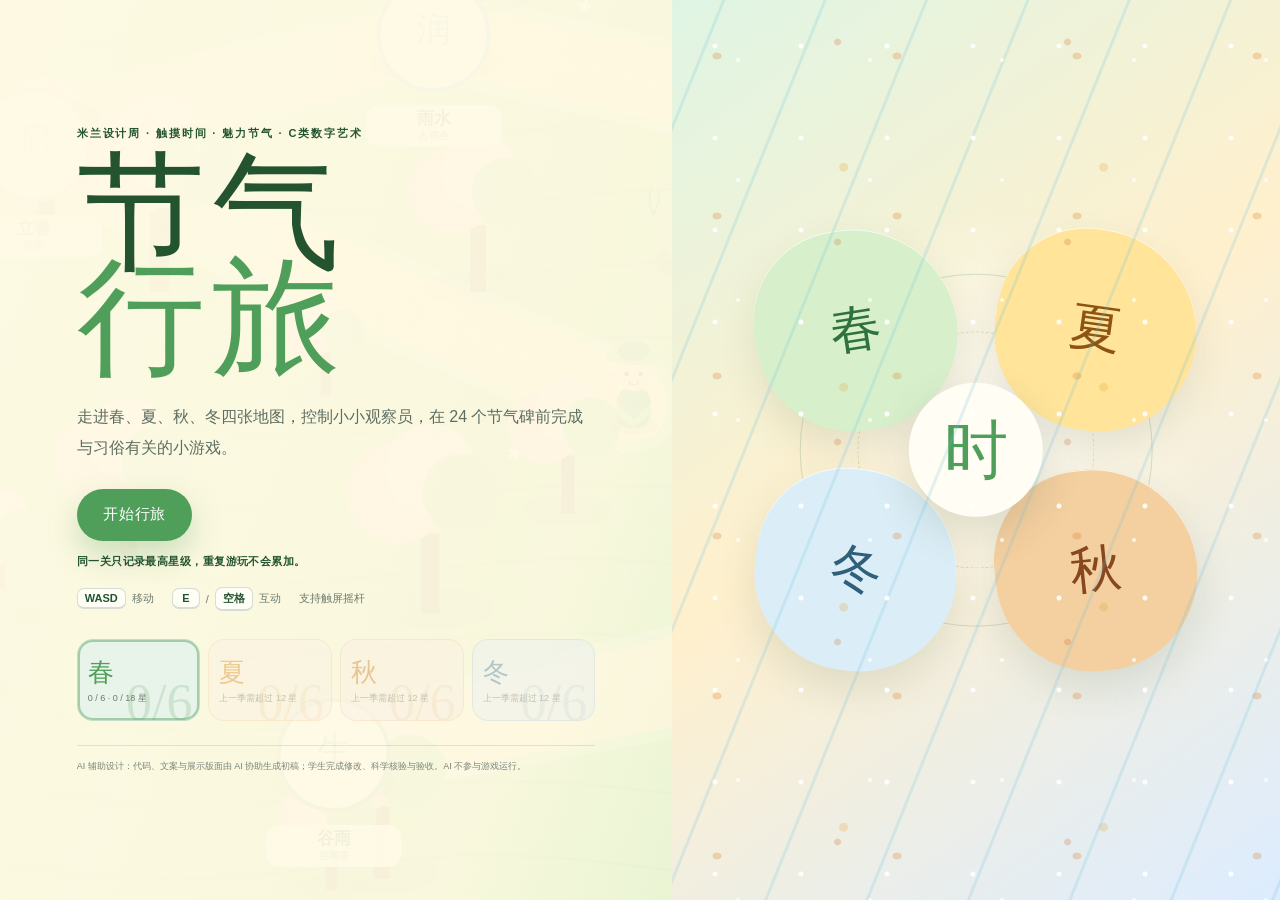
==== commit 8957e296: "feat: replace text cards with visual mini-game assets" ====
--- a/output/节气行旅_离线版.html
+++ b/output/节气行旅_离线版.html
@@ -101,8 +101,9 @@
 .weather-chip { position: absolute; top: 98px; left: max(18px, 3vw); z-index: 19; display: inline-flex; align-items: center; gap: 8px; padding: 7px 12px; border-radius: 999px; background: rgba(255,255,255,.68); color: var(--season-ink); box-shadow: 0 6px 18px rgba(48,68,51,.1); font-size: 11px; backdrop-filter: blur(10px); }
 .weather-chip__dot { width: 7px; height: 7px; border-radius: 50%; background: var(--season); box-shadow: 0 0 0 4px var(--season-pale); }
 .world-help { position: absolute; left: max(18px, 3vw); bottom: calc(22px + var(--safe-bottom)); z-index: 14; display: flex; align-items: center; gap: 7px; padding: 8px 12px; border-radius: 999px; background: rgba(255,255,255,.7); color: var(--soft); font-size: 11px; box-shadow: 0 7px 20px rgba(48,68,51,.1); backdrop-filter: blur(10px); }
-.interaction-prompt { position: absolute; left: 50%; bottom: calc(32px + var(--safe-bottom)); z-index: 18; min-width: 230px; display: flex; align-items: center; gap: 11px; padding: 10px 16px 10px 10px; border: 1px solid rgba(255,255,255,.9); border-radius: 18px; background: rgba(255,253,244,.92); box-shadow: 0 16px 42px rgba(48,68,51,.2); transform: translateX(-50%); animation: prompt-in .25s ease both; }
-.interaction-prompt__key { width: 37px; height: 37px; display: grid; place-items: center; border-radius: 12px; background: var(--season); color: #fff; font-family: var(--font-display); font-size: 17px; box-shadow: 0 5px 14px color-mix(in srgb, var(--season) 28%, transparent); }
+.interaction-prompt { border: 0; cursor: pointer; text-align: left; font: inherit; color: inherit; position: absolute; left: 50%; bottom: calc(32px + var(--safe-bottom)); z-index: 18; min-width: 230px; display: flex; align-items: center; gap: 11px; padding: 10px 16px 10px 10px; border: 1px solid rgba(255,255,255,.9); border-radius: 18px; background: rgba(255,253,244,.92); box-shadow: 0 16px 42px rgba(48,68,51,.2); transform: translateX(-50%); animation: prompt-in .25s ease both; }
+.interaction-prompt:hover .interaction-prompt__key, .interaction-prompt:focus-visible .interaction-prompt__key { transform: scale(1.07); }
+.interaction-prompt__key { transition: transform .16s ease; width: 37px; height: 37px; display: grid; place-items: center; border-radius: 12px; background: var(--season); color: #fff; font-family: var(--font-display); font-size: 17px; box-shadow: 0 5px 14px color-mix(in srgb, var(--season) 28%, transparent); }
 .interaction-prompt small { display: block; color: var(--soft); font-size: 9px; }
 .interaction-prompt strong { display: block; color: var(--season-ink); font-size: 13px; }
 @keyframes prompt-in { from { opacity: 0; transform: translate(-50%, 8px); } to { opacity: 1; transform: translate(-50%, 0); } }
@@ -129,6 +130,7 @@
 .primary-button:hover { transform: translateY(-2px); box-shadow: 0 17px 34px color-mix(in srgb, var(--season) 35%, transparent); }
 .secondary-button { border: 1px solid color-mix(in srgb, var(--season) 28%, #fff); background: rgba(255,255,255,.62); color: var(--season-ink); }
 .secondary-button:hover { transform: translateY(-2px); background: #fff; }
+.score-rule { margin: 13px 0 0; color: var(--season-ink); font-size: 11px; font-weight: 700; letter-spacing: .04em; }
 .menu-controls { display: flex; flex-wrap: wrap; gap: 10px 18px; margin-top: 18px; color: #6d7b70; font-size: 11px; }
 .menu-controls span { display: inline-flex; align-items: center; gap: 6px; }
 .menu-seasons { display: grid; grid-template-columns: repeat(4, minmax(0, 1fr)); gap: 8px; max-width: 590px; margin-top: 28px; }
@@ -251,6 +253,9 @@
   .season-tabs::-webkit-scrollbar { display: none; }
   .season-tab small { display: none; }
 }
+.mini-start { min-height: 44px; padding: 9px 20px; border: 0; border-radius: 999px; background: var(--season); color: #fff; font-size: 13px; font-weight: 700; letter-spacing: .08em; cursor: pointer; box-shadow: 0 9px 22px color-mix(in srgb, var(--season) 26%, transparent); }
+.mini-start:hover { transform: translateY(-1px); filter: brightness(1.03); }
+@media (max-width: 640px) { .mini-start { width: 100%; } }
 
 </style>
   <script>
@@ -311,7 +316,7 @@
       game: {
         type: 'sequence', title: '复现稻色', hint: '记住谷粒亮起的顺序，再依次点回去。',
         symbols: [{ name: '稻壳', glyph: '壳' }, { name: '米粒', glyph: '米' }, { name: '谷花', glyph: '花' }, { name: '丰收', glyph: '丰' }],
-        sequence: [0, 2, 1, 3]
+        sequence: [0, 2, 1, 3, 2, 0]
       }
     },
     {
@@ -337,8 +342,14 @@
       position: { x: 1100, y: 880 }, color: '#83c9a0',
       culture: '清明前后踏青、放风筝、插柳，是许多地方共有的春日习俗。',
       game: {
-        type: 'path', title: '放纸鸢', hint: '左右移动纸鸢穿过柳梢，收集三缕彩带。',
-        playerGlyph: '鸢', targetName: '彩带', targetGlyph: '带', obstacleName: '柳梢', obstacleGlyph: '柳', targetCount: 3
+        type: 'assemble', title: '拼一只纸鸢', hint: '在 45 秒内依次装上纵向竹骨、横向竹骨、纸面、双飘带和线轴。', timeLimit: 45, pieces: [
+          { name: '纵向竹骨', kind: 'spine' },
+          { name: '横向竹骨', kind: 'spar' },
+          { name: '菱形纸面', kind: 'sail' },
+          { name: '左飘带', kind: 'ribbonLeft' },
+          { name: '右飘带', kind: 'ribbonRight' },
+          { name: '线轴', kind: 'spool' }
+        ]
       }
     },
     {
@@ -346,9 +357,13 @@
       position: { x: 620, y: 970 }, color: '#65a777',
       culture: '谷雨前后采制的春茶被称为谷雨茶，部分地区还有赏牡丹等习俗。',
       game: {
-        type: 'collect', title: '采一篮谷雨茶', hint: '移动茶篮，接住嫩叶与茶芽，避开杂草。',
-        targets: [{ name: '嫩叶', glyph: '叶' }, { name: '茶芽', glyph: '芽' }, { name: '一芽一叶', glyph: '茶' }],
-        avoid: [{ name: '杂草', glyph: '草' }, { name: '枯叶', glyph: '枯' }], targetCount: 6
+        type: 'sort', title: '谷雨茶分拣', hint: '在 18 秒内把单芽、一芽一叶和杂质放入正确茶篓。', timeLimit: 18,
+        categories: [{ name: '单芽', glyph: '芽' }, { name: '一芽一叶', glyph: '叶' }, { name: '杂质', glyph: '杂' }],
+        items: [
+          { name: '茶芽', glyph: '芽', cat: 0 }, { name: '嫩叶', glyph: '叶', cat: 1 },
+          { name: '杂草', glyph: '草', cat: 2 }, { name: '一芽一叶', glyph: '茶', cat: 1 },
+          { name: '老枝', glyph: '枝', cat: 2 }, { name: '单芽', glyph: '尖', cat: 0 }
+        ]
       }
     },
     {
@@ -356,7 +371,7 @@
       position: { x: 300, y: 860 }, color: '#ef8b37',
       culture: '部分地区在立夏斗蛋、称人，用热闹的小游戏迎接夏日。',
       game: {
-        type: 'timing', title: '来一场斗蛋', hint: '在碰撞线进入金色区域时按下，连续赢下三回合。',
+        type: 'duel', title: '来一场斗蛋', hint: '左右移动自己的蛋，瞄准对手后点击碰撞，赢下三回合。',
         objectGlyph: '蛋', rounds: 3
       }
     },
@@ -365,8 +380,8 @@
       position: { x: 520, y: 500 }, color: '#d7ad3d',
       culture: '小满前后农事繁忙，部分地区有祭车神、祈求灌溉顺利的习俗。',
       game: {
-        type: 'rhythm', title: '踩动水车', hint: '节拍环收拢时击水，让水车把水送进田里。',
-        instrument: '水', beats: 5, tempo: 1.05
+        type: 'pump', title: '踩动水车', hint: '左右交替踩动踏板八次，让水车持续把水送进田里。',
+        strokes: 8
       }
     },
     {
@@ -374,13 +389,8 @@
       position: { x: 900, y: 290 }, color: '#cf882e',
       culture: '芒种兼有收获与播种的农事节奏，各地还有送花神、煮梅等习俗。',
       game: {
-        type: 'sort', title: '收与种', hint: '判断眼前作物该“收”还是该“种”，点击对应篮子。',
-        categories: [{ name: '收', glyph: '收' }, { name: '种', glyph: '种' }],
-        items: [
-          { name: '麦穗', glyph: '麦', cat: 0 }, { name: '稻秧', glyph: '秧', cat: 1 },
-          { name: '油菜籽', glyph: '籽', cat: 0 }, { name: '玉米种', glyph: '玉', cat: 1 },
-          { name: '蚕豆', glyph: '豆', cat: 0 }, { name: '豆种', glyph: '种', cat: 1 }
-        ]
+        type: 'plant', title: '收麦插秧', hint: '从秧盘拖出秧苗，依次放进九块水田格。',
+        slots: 9
       }
     },
     {
@@ -388,9 +398,8 @@
       position: { x: 1280, y: 320 }, color: '#e66f29',
       culture: '“冬至饺子夏至面”是流传较广的节令饮食说法，部分地区夏至吃凉面。',
       game: {
-        type: 'sequence', title: '做一碗夏至面', hint: '记住做面的步骤，再按顺序点击。',
-        symbols: [{ name: '和面', glyph: '和' }, { name: '擀面', glyph: '擀' }, { name: '切面', glyph: '切' }, { name: '煮面', glyph: '煮' }],
-        sequence: [0, 1, 2, 3]
+        type: 'noodle', title: '做一碗夏至面', hint: '按住面头，沿碗中的虚线一路拖到尾，拉出完整面条。',
+        points: 17
       }
     },
     {
@@ -398,13 +407,8 @@
       position: { x: 1510, y: 660 }, color: '#f4b33e',
       culture: '小暑前后有晒书、晒衣的习俗，利用盛夏阳光防潮防霉。',
       game: {
-        type: 'sort', title: '晾晒分类', hint: '把物件送到对应的晒架：书、衣或谷物。',
-        categories: [{ name: '书', glyph: '书' }, { name: '衣', glyph: '衣' }, { name: '谷', glyph: '谷' }],
-        items: [
-          { name: '诗集', glyph: '诗', cat: 0 }, { name: '棉衣', glyph: '衣', cat: 1 },
-          { name: '稻谷', glyph: '稻', cat: 2 }, { name: '画册', glyph: '画', cat: 0 },
-          { name: '长衫', glyph: '衫', cat: 1 }, { name: '豆子', glyph: '豆', cat: 2 }
-        ]
+        type: 'weather', title: '晒书晾衣', hint: '看天空变化，在太阳和乌云之间快速选择晒或收。',
+        rounds: 6, items: ['诗集', '长衫', '稻谷', '画册', '棉被', '豆子']
       }
     },
     {
@@ -421,8 +425,8 @@
       position: { x: 300, y: 300 }, color: '#d99131',
       culture: '立秋前后，山区村落常把辣椒、玉米、南瓜等作物晾晒成缤纷的“晒秋”景观。',
       game: {
-        type: 'sort', title: '把秋色晒开', hint: '按颜色把秋收作物放入红色或黄色晒盘。',
-        categories: [{ name: '红', glyph: '红' }, { name: '黄', glyph: '黄' }],
+        type: 'hang', title: '把秋色晒开', hint: '拖动红、黄两色作物，分别挂到同色晒架上。',
+        categories: [{ name: '红架', glyph: '红', cat: 0 }, { name: '黄架', glyph: '黄', cat: 1 }],
         items: [
           { name: '辣椒', glyph: '椒', cat: 0 }, { name: '玉米', glyph: '玉', cat: 1 },
           { name: '南瓜', glyph: '瓜', cat: 1 }, { name: '山楂', glyph: '楂', cat: 0 },
@@ -435,8 +439,8 @@
       position: { x: 650, y: 280 }, color: '#cf7b37',
       culture: '处暑前后部分地区有放河灯、开渔等习俗，表达思念与祈愿。',
       game: {
-        type: 'path', title: '放一盏河灯', hint: '左右护送河灯，收集三枚心愿，避开礁石。',
-        playerGlyph: '灯', targetName: '心愿', targetGlyph: '愿', obstacleName: '礁石', obstacleGlyph: '礁', targetCount: 3
+        type: 'lantern', title: '放一盏河灯', hint: '点击左岸或右岸改变水流，推送河灯绕过礁石。',
+        rocks: 4
       }
     },
     {
@@ -444,9 +448,8 @@
       position: { x: 1000, y: 440 }, color: '#899e78',
       culture: '部分地区有收清露、饮白露茶的习俗，表达对秋日清晨的珍惜。',
       game: {
-        type: 'collect', title: '收一盅清露', hint: '移动瓷盅，接住晨露，避开落叶。',
-        targets: [{ name: '荷叶露', glyph: '露' }, { name: '草尖露', glyph: '珠' }, { name: '花瓣露', glyph: '滴' }],
-        avoid: [{ name: '落叶', glyph: '叶' }, { name: '飞虫', glyph: '虫' }], targetCount: 6
+        type: 'dew', title: '收一盅清露', hint: '在露珠消失前逐颗点入瓷盅，收满八颗清露。',
+        drops: 8
       }
     },
     {
@@ -454,9 +457,8 @@
       position: { x: 1390, y: 510 }, color: '#e0aa3f',
       culture: '秋分曾是传统“祭月节”，后来中秋节俗与秋季祭月传统相互交融。',
       game: {
-        type: 'sequence', title: '摆好月下供果', hint: '记住供品亮起的顺序，再依次点击。',
-        symbols: [{ name: '明月', glyph: '月' }, { name: '月饼', glyph: '饼' }, { name: '秋果', glyph: '果' }, { name: '花灯', glyph: '灯' }],
-        sequence: [0, 2, 1, 3]
+        type: 'moon', title: '校准月下礼盘', hint: '三层礼盘会联动旋转；规划顺序，让三圈月纹同时对准上方刻度。',
+        rings: 3, steps: 8
       }
     },
     {
@@ -464,8 +466,8 @@
       position: { x: 1120, y: 880 }, color: '#b1803a',
       culture: '寒露与重阳时节相近，部分地区有登高、赏菊、饮菊花酒的习俗。',
       game: {
-        type: 'rhythm', title: '踏阶登高', hint: '节拍环收拢时点击，顺着石阶一步步登高。',
-        instrument: '阶', beats: 5, tempo: 1.2
+        type: 'climb', title: '踏阶登高', hint: '从低到高依次点击十块石阶，一步一级登上山亭。',
+        stones: 10
       }
     },
     {
@@ -473,8 +475,8 @@
       position: { x: 650, y: 980 }, color: '#c86a2d',
       culture: '霜降前后，部分地区有吃柿子、赏菊、登高的习俗。',
       game: {
-        type: 'timing', title: '摘一颗红柿', hint: '在篮口对准柿子时点击或按空格。',
-        objectGlyph: '柿', rounds: 3
+        type: 'shake', title: '摇落枝头红柿', hint: '按住树干左右快速摇动，让五颗柿子落进竹篮。',
+        fruits: 5
       }
     },
     {
@@ -482,9 +484,7 @@
       position: { x: 320, y: 430 }, color: '#5f91ae',
       culture: '立冬有补冬、吃饺子等习俗，北方不少地区把饺子作为节令食物。',
       game: {
-        type: 'sequence', title: '包一盘饺子', hint: '记住包饺子的步骤，再按顺序点击。',
-        symbols: [{ name: '和面', glyph: '和' }, { name: '擀皮', glyph: '擀' }, { name: '包馅', glyph: '包' }, { name: '下锅', glyph: '煮' }],
-        sequence: [0, 1, 2, 3]
+        type: 'fold', title: '包一盘饺子', hint: '按住面皮两侧向中心折合，捏出三只饺子。', rounds: 3
       }
     },
     {
@@ -492,13 +492,7 @@
       position: { x: 600, y: 250 }, color: '#71a7c0',
       culture: '小雪前后气温降低，部分地区开始腌腊肉、晒鱼干，为寒冬储备食物。',
       game: {
-        type: 'sort', title: '腌与晾', hint: '把材料分到“腌制”或“晾晒”两类。',
-        categories: [{ name: '腌制', glyph: '腌' }, { name: '晾晒', glyph: '晾' }],
-        items: [
-          { name: '粗盐', glyph: '盐', cat: 0 }, { name: '香料', glyph: '香', cat: 0 },
-          { name: '肉条', glyph: '肉', cat: 0 }, { name: '竹架', glyph: '架', cat: 1 },
-          { name: '麻绳', glyph: '绳', cat: 1 }, { name: '风干', glyph: '风', cat: 1 }
-        ]
+        type: 'salt', title: '给腊肉抹盐', hint: '按住盐罐在肉条上来回拖动，把盐均匀覆盖。', strips: 3
       }
     },
     {
@@ -506,8 +500,7 @@
       position: { x: 980, y: 300 }, color: '#4f87a7',
       culture: '大雪时节积雪加深，扫雪开路、赏雪、腌肉等习俗与冬日生活相连。',
       game: {
-        type: 'path', title: '扫出一条归路', hint: '左右移动扫雪人，收集三捆柴火，避开冰窟。',
-        playerGlyph: '扫', targetName: '柴火', targetGlyph: '柴', obstacleName: '冰窟', obstacleGlyph: '冰', targetCount: 3
+        type: 'wipe', title: '扫出一条归路', hint: '按住扫帚拖过雪堆，清出通往家门的小路。', patches: 6
       }
     },
     {
@@ -515,9 +508,7 @@
       position: { x: 1450, y: 410 }, color: '#6aa3bd',
       culture: '冬至有吃饺子、汤圆等习俗，不同地区用各自的食物寄托团圆与迎冬。',
       game: {
-        type: 'collect', title: '搓一碗汤圆', hint: '移动碗，接住糯米团和馅料，避开石子。',
-        targets: [{ name: '糯米团', glyph: '团' }, { name: '芝麻馅', glyph: '芝' }, { name: '花生馅', glyph: '花' }],
-        avoid: [{ name: '石子', glyph: '石' }, { name: '冰碴', glyph: '冰' }], targetCount: 6
+        type: 'roll', title: '搓一碗汤圆', hint: '按住面团并画圈搓圆，做够三颗汤圆。', rounds: 3
       }
     },
     {
@@ -525,9 +516,8 @@
       position: { x: 1220, y: 850 }, color: '#5b8ca6',
       culture: '小寒前后有吃腊八粥、探梅、备年货等习俗，用热粥温暖寒冬。',
       game: {
-        type: 'sequence', title: '配一碗腊八粥', hint: '记住下料顺序，再依次点击。',
-        symbols: [{ name: '米', glyph: '米' }, { name: '豆', glyph: '豆' }, { name: '枣', glyph: '枣' }, { name: '果', glyph: '果' }],
-        sequence: [0, 1, 2, 3]
+        type: 'pour', title: '配一碗腊八粥', hint: '按米、豆、枣、果的顺序，把食材拖进粥锅。',
+        ingredients: [{ name: '米', glyph: '米' }, { name: '豆', glyph: '豆' }, { name: '枣', glyph: '枣' }, { name: '果', glyph: '果' }]
       }
     },
     {
@@ -535,9 +525,7 @@
       position: { x: 700, y: 960 }, color: '#507e99',
       culture: '大寒临近春节，部分地区有除尘、备年货等习俗，以清爽环境迎接新年。',
       game: {
-        type: 'collect', title: '扫尘迎新年', hint: '移动簸箕，接住尘团和旧纸，避开瓷瓶。',
-        targets: [{ name: '尘团', glyph: '尘' }, { name: '旧纸', glyph: '纸' }, { name: '碎叶', glyph: '叶' }],
-        avoid: [{ name: '瓷瓶', glyph: '瓶' }, { name: '灯笼', glyph: '灯' }], targetCount: 6
+        type: 'sweep', title: '扫尘迎新年', hint: '快速划过屋内的尘团，把角落清扫干净。', spots: 8
       }
     }
   ]
@@ -553,7 +541,9 @@
   const SEASON_ORDER = ['spring', 'summer', 'autumn', 'winter'];
   const TERMS = DATA.terms;
   const TERM_BY_ID = Object.fromEntries(TERMS.map(term => [term.id, term]));
-  const SAVE_KEY = 'jieqi-journey-save-v2';
+  const SAVE_KEY = 'jieqi-journey-save-v3';
+  const SAVE_SCHEMA_VERSION = 3;
+  const LEGACY_SAVE_KEYS = ['jieqi-journey-save-v2', 'jieqi-journey-save-v1'];
   const WORLD = { width: 1900, height: 1200 };
   const MINI = { width: 960, height: 560 };
   const $ = (selector, root = document) => root.querySelector(selector);
@@ -587,6 +577,8 @@
 
   function defaultSave() {
     return {
+      schemaVersion: SAVE_SCHEMA_VERSION,
+      starsMode: 'best',
       version: DATA.version,
       stations: {},
       currentSeason: 'spring',
@@ -596,16 +588,47 @@
     };
   }
 
+  function normalizeStars(value) {
+    const number = Number(value);
+    if (!Number.isFinite(number)) return 0;
+    return clamp(Math.floor(number), 0, 3);
+  }
+
+  function normalizeStationRecord(record) {
+    if (!record || typeof record !== 'object') return null;
+    const complete = Boolean(record.complete);
+    return {
+      complete,
+      stars: complete ? normalizeStars(record.stars) : 0,
+      bestScore: Math.max(0, Number(record.bestScore) || 0),
+      lastScore: Math.max(0, Number(record.lastScore) || 0),
+      lastStars: complete ? normalizeStars(record.lastStars ?? record.stars) : 0,
+      attempts: Math.max(0, Math.floor(Number(record.attempts) || 0)),
+      completedAt: typeof record.completedAt === 'string' ? record.completedAt : null
+    };
+  }
+
   function loadSave() {
     const fallback = defaultSave();
     try {
       const raw = localStorage.getItem(SAVE_KEY);
       if (!raw) return fallback;
       const parsed = JSON.parse(raw);
+      const stations = {};
+      if (parsed.stations && typeof parsed.stations === 'object') {
+        for (const [termId, record] of Object.entries(parsed.stations)) {
+          if (!TERM_BY_ID[termId]) continue;
+          const normalized = normalizeStationRecord(record);
+          if (normalized) stations[termId] = normalized;
+        }
+      }
       return {
         ...fallback,
         ...parsed,
-        stations: parsed.stations && typeof parsed.stations === 'object' ? parsed.stations : {},
+        schemaVersion: SAVE_SCHEMA_VERSION,
+        starsMode: 'best',
+        version: DATA.version,
+        stations,
         chapterCelebrated: parsed.chapterCelebrated && typeof parsed.chapterCelebrated === 'object' ? parsed.chapterCelebrated : {}
       };
     } catch (error) {
@@ -614,6 +637,8 @@
   }
 
   function persist() {
+    state.save.schemaVersion = SAVE_SCHEMA_VERSION;
+    state.save.starsMode = 'best';
     state.save.updatedAt = new Date().toISOString();
     try { localStorage.setItem(SAVE_KEY, JSON.stringify(state.save)); } catch (error) { /* local file mode may restrict storage */ }
   }
@@ -641,9 +666,22 @@
     return completedCount(season) === 6;
   }
 
+  function stationBestStars(termId) {
+    const record = state.save.stations[termId];
+    return record?.complete ? normalizeStars(record.stars) : 0;
+  }
+
+  function seasonStars(season) {
+    return seasonTerms(season).reduce((sum, term) => sum + stationBestStars(term.id), 0);
+  }
+
+  function seasonGatePassed(season) {
+    return seasonStars(season) > 12;
+  }
+
   function seasonUnlocked(season) {
     const index = SEASON_ORDER.indexOf(season);
-    return index === 0 || seasonComplete(SEASON_ORDER[index - 1]);
+    return index === 0 || (seasonComplete(SEASON_ORDER[index - 1]) && seasonGatePassed(SEASON_ORDER[index - 1]));
   }
 
   function firstUnlockedSeason() {
@@ -651,11 +689,15 @@
   }
 
   function totalStars() {
-    return Object.values(state.save.stations).reduce((sum, record) => sum + (Number(record.stars) || 0), 0);
+    return TERMS.reduce((sum, term) => sum + stationBestStars(term.id), 0);
+  }
+
+  function hasProgress() {
+    return Object.values(state.save.stations).some(record => record?.complete || normalizeStars(record?.stars) > 0);
   }
 
   function allSeasonsComplete() {
-    return SEASON_ORDER.every(seasonComplete);
+    return SEASON_ORDER.every(season => seasonComplete(season) && seasonGatePassed(season));
   }
 
   function stationRecord(termId) {
@@ -670,7 +712,7 @@
       menu: $('#menu'),
       menuBtn: $('#menuBtn'),
       startBtn: $('#startBtn'),
-      continueBtn: $('#continueBtn'),
+      resetBtn: $('#resetBtn'),
       menuSeasons: $('#menuSeasons'),
       seasonTabs: $('#seasonTabs'),
       stationCount: $('#stationCount'),
@@ -680,6 +722,7 @@
       weatherLabel: $('#weatherLabel'),
       worldHelp: $('#worldHelp'),
       prompt: $('#interactionPrompt'),
+      promptLabel: $('#promptLabel'),
       nearStationName: $('#nearStationName'),
       touchControls: $('#touchControls'),
       joystick: $('#joystick'),
@@ -692,6 +735,7 @@
       miniCustom: $('#miniCustom'),
       miniHint: $('#miniHint'),
       miniProgress: $('#miniProgress'),
+      miniStartBtn: $('#miniStartBtn'),
       miniClose: $('#miniClose'),
       chapterOverlay: $('#chapterOverlay'),
       chapterSeal: $('#chapterSeal'),
@@ -771,7 +815,7 @@
       </button>`;
     }).join('');
     els.stationCount.textContent = `${completedCount(state.season)} / 6`;
-    els.starCount.textContent = `★ ${totalStars()}`;
+    els.starCount.textContent = `★ ${seasonStars(state.season)} / 18`;
     els.weatherChip.hidden = state.mode === 'menu';
     els.worldHelp.hidden = state.mode !== 'world';
     setSeasonTheme(state.season);
@@ -785,7 +829,7 @@
       const item = DATA.seasons[season];
       const unlocked = seasonUnlocked(season);
       return `<button class="menu-season ${season === state.season ? 'is-current' : ''}" data-menu-season="${season}" style="--season-color:${item.color}" data-count="${completedCount(season)}/6" ${unlocked ? '' : 'disabled'}>
-        <strong>${item.name}</strong><small>${unlocked ? `${completedCount(season)} / 6 节气碑` : '完成上一季解锁'}</small>
+        <strong>${item.name}</strong><small>${unlocked ? `${completedCount(season)} / 6 · ${seasonStars(season)} / 18 星` : `上一季需超过 12 星`}</small>
       </button>`;
     }).join('');
   }
@@ -827,8 +871,9 @@
     els.worldHelp.hidden = true;
     els.prompt.hidden = true;
     renderHUD();
-    els.continueBtn.hidden = Object.keys(state.save.stations).length === 0;
-    els.startBtn.textContent = Object.keys(state.save.stations).length ? '重新进入四季' : '开始行旅';
+    const progressExists = hasProgress();
+    els.resetBtn.hidden = !progressExists;
+    els.startBtn.textContent = progressExists ? '继续行旅' : '开始行旅';
   }
 
   function switchSeason(season) {
@@ -878,15 +923,44 @@
     return best;
   }
 
+  function nearPortal() {
+    const meta = DATA.seasons[state.season];
+    return distance(state.player, meta.portal) < 145;
+  }
+
+  function usePortal() {
+    const index = SEASON_ORDER.indexOf(state.season);
+    if (!seasonComplete(state.season)) {
+      showToast(`还有 ${6 - completedCount(state.season)} 个节气碑未完成，先完成本季全部关卡。`);
+      return;
+    }
+    if (!seasonGatePassed(state.season)) {
+      showToast(`本季还需 ${13 - seasonStars(state.season)} 颗星才能开启“往”星门。`);
+      return;
+    }
+    if (index >= SEASON_ORDER.length - 1) {
+      if (allSeasonsComplete()) showFinal();
+      else showToast('先完成其他季节的全部节气碑。');
+      return;
+    }
+    const next = SEASON_ORDER[index + 1];
+    switchSeason(next);
+    showToast(`穿过星门，抵达${DATA.seasons[next].name}之章`);
+  }
+
   function interact() {
     if (state.mode === 'mini') return miniAction();
     if (state.mode !== 'world') return;
     const term = nearestTerm();
-    if (!term) {
-      showToast('靠近一块发光的节气碑，再按 E 互动。');
+    if (term) {
+      openMiniGame(term);
       return;
     }
-    openMiniGame(term);
+    if (nearPortal()) {
+      usePortal();
+      return;
+    }
+    showToast('靠近发光的节气碑或“往”星门，再按 E 互动。');
   }
 
   function roundedRect(ctx, x, y, w, h, radius) {
@@ -1064,7 +1138,8 @@
   function drawPortal(ctx, season, time) {
     const meta = DATA.seasons[season];
     const point = meta.portal;
-    const ready = seasonComplete(season) && SEASON_ORDER.indexOf(season) < SEASON_ORDER.length - 1;
+    const isLast = SEASON_ORDER.indexOf(season) === SEASON_ORDER.length - 1;
+    const ready = seasonGatePassed(season);
     ctx.save();
     ctx.translate(point.x, point.y);
     ctx.strokeStyle = ready ? meta.bright : 'rgba(255,255,255,.7)';
@@ -1080,7 +1155,7 @@
     ctx.font = '500 23px "Songti SC", serif';
     ctx.textAlign = 'center';
     ctx.textBaseline = 'middle';
-    ctx.fillText(ready ? '往' : '锁', 0, 2);
+    ctx.fillText(ready ? (isLast ? '卷' : '往') : '锁', 0, 2);
     ctx.restore();
   }
 
@@ -1260,17 +1335,44 @@
 
   function updatePrompt() {
     const term = nearestTerm();
-    if (state.mode !== 'world' || !term) {
+    if (state.mode !== 'world') {
       els.prompt.hidden = true;
-      state.nearTerm = term;
+      state.nearTerm = null;
       return;
     }
     state.nearTerm = term;
-    const complete = Boolean(stationRecord(term.id)?.complete);
-    els.nearStationName.textContent = `${term.name} · ${term.custom}${complete ? ' · 重玩' : ''}`;
     const key = $('.interaction-prompt__key', els.prompt);
-    if (key) key.textContent = isTouchLike() ? '行' : 'E';
-    els.prompt.hidden = false;
+    if (term) {
+      const record = stationRecord(term.id);
+      const complete = Boolean(record?.complete);
+      const bestStars = stationBestStars(term.id);
+      els.promptLabel.textContent = complete ? `历史最佳 ${'★'.repeat(bestStars)}` : '靠近节气碑';
+      els.nearStationName.textContent = `${term.name} · ${term.custom}${complete ? ' · 重玩不累加' : ''}`;
+      if (key) key.textContent = isTouchLike() ? '入' : 'E';
+      els.actionBtn.textContent = '入';
+      els.actionBtn.setAttribute('aria-label', `进入${term.name}${term.custom}小游戏`);
+      els.prompt.hidden = false;
+      return;
+    }
+    if (nearPortal()) {
+      const index = SEASON_ORDER.indexOf(state.season);
+      const passed = seasonComplete(state.season) && seasonGatePassed(state.season);
+      const next = SEASON_ORDER[index + 1];
+      const remainingStars = Math.max(0, 13 - seasonStars(state.season));
+      const remainingTerms = 6 - completedCount(state.season);
+      els.promptLabel.textContent = passed ? '星门已开启 · 点击前往' : remainingTerms > 0 ? `还需完成 ${remainingTerms} 个节气碑` : `还需 ${remainingStars} 颗星`;
+      els.nearStationName.textContent = passed
+        ? (next ? `前往${DATA.seasons[next].name}之章` : '展开四季总卷')
+        : '在节气碑重玩，争取更高星级';
+      if (key) key.textContent = '往';
+      els.actionBtn.textContent = '往';
+      els.actionBtn.setAttribute('aria-label', '使用星门前往下一季');
+      els.prompt.hidden = false;
+      return;
+    }
+    els.actionBtn.textContent = '行';
+    els.actionBtn.setAttribute('aria-label', '互动');
+    els.prompt.hidden = true;
   }
 
   function updateWorld(dt) {
@@ -1328,7 +1430,7 @@
       term, game: term.game, type: term.game.type, elapsed: 0, mistakes: 0,
       finished: false, failed: false, stars: 0, score: 0,
       pointerX: MINI.width / 2, pointerY: MINI.height / 2, pointerActive: false,
-      flash: '', flashTimer: 0, last: performance.now()
+      started: false, flash: '', flashTimer: 0, last: performance.now()
     };
     initializeMini(state.mini);
     els.miniSeason.textContent = `${meta.name}之章 · ${term.name}`;
@@ -1336,6 +1438,7 @@
     els.miniCustom.textContent = term.custom;
     els.miniHint.textContent = term.game.hint;
     els.miniOverlay.hidden = false;
+    els.miniStartBtn.hidden = false;
     els.prompt.hidden = true;
     setupMiniCanvas();
     state.miniFrame = requestAnimationFrame(loopMini);
@@ -1375,6 +1478,7 @@
       mini.index = 0;
       mini.correct = 0;
       mini.lockTimer = 0;
+      mini.timeLimit = mini.game.timeLimit || 20;
     } else if (mini.type === 'path') {
       mini.progress = 0;
       mini.playerX = MINI.width / 2;
@@ -1391,14 +1495,153 @@
       mini.showClock = 0;
       mini.currentFlash = -1;
       mini.input = [];
-    }
+    } else if (mini.type === 'assemble') {
+      mini.pieces = mini.game.pieces.map((piece, index) => ({ ...piece, index, x: 90 + index * 156, y: 468, placed: false }));
+      mini.dragging = null;
+      mini.dragX = 0;
+      mini.dragY = 0;
+      mini.targets = [
+        { kind: 'spine', x: 480, y: 235 },
+        { kind: 'spar', x: 480, y: 235 },
+        { kind: 'sail', x: 480, y: 235 },
+        { kind: 'ribbonLeft', x: 408, y: 360 },
+        { kind: 'ribbonRight', x: 552, y: 360 },
+        { kind: 'spool', x: 760, y: 430 }
+      ];
+      mini.assembleOrder = ['spine', 'spar', 'sail', 'ribbonLeft', 'ribbonRight', 'spool'];
+      mini.nextPiece = 0;
+      mini.timeLimit = mini.game.timeLimit || 45;
+    } else if (mini.type === 'weather') {
+      mini.round = 0;
+      mini.weatherPattern = [1, 0, 1, 1, 0, 0];
+      mini.weatherIndex = 0;
+      mini.lockTimer = 0;
+      mini.roundClock = 0;
+      mini.roundLimit = 2.4;
+      mini.finishAt = null;
+    } else if (mini.type === 'fold') {
+      mini.round = 0;
+      mini.folding = false;
+      mini.foldStart = null;
+      mini.foldDelta = 0;
+      mini.lockTimer = 0;
+    } else if (mini.type === 'salt') {
+      mini.coverage = new Array(mini.game.strips || 3).fill(0);
+      mini.holding = false;
+      mini.activeStrip = -1;
+    } else if (mini.type === 'wipe') {
+      mini.patches = Array.from({ length: mini.game.patches || 6 }, (_, i) => ({ x: 220 + (i % 3) * 260, y: 230 + Math.floor(i / 3) * 150, r: 58, cleared: false }));
+      mini.wiping = false;
+    } else if (mini.type === 'roll') {
+      mini.round = 0;
+      mini.rollAngle = 0;
+      mini.rotations = 0;
+      mini.rolling = false;
+      mini.centers = [{ x: 300, y: 300 }, { x: 480, y: 300 }, { x: 660, y: 300 }];
+    } else if (mini.type === 'pour') {
+      mini.index = 0;
+      mini.dragging = null;
+      mini.dragX = 0;
+      mini.dragY = 0;
+      mini.pot = { x: 480, y: 330, r: 92 };
+    } else if (mini.type === 'sweep') {
+      const random = seededRandom(20261025 + mini.term.id.length);
+      mini.spots = Array.from({ length: mini.game.spots || 8 }, () => ({ x: 180 + random() * 600, y: 150 + random() * 300, r: 28 + random() * 14, cleared: false }));
+      mini.sweeping = false;
+      mini.lastX = 0;
+      mini.lastY = 0;
+    } else if (mini.type === 'duel') {
+      mini.successes = 0;
+      mini.round = 0;
+      mini.opponentX = 310;
+      mini.opponentDir = 1;
+      mini.playerX = MINI.width / 2;
+      mini.lockTimer = 0;
+      mini.finishAt = null;
+    } else if (mini.type === 'pump') {
+      mini.strokes = 0;
+      mini.lastSide = null;
+      mini.pumpPulse = 0;
+      mini.wheelAngle = 0;
+      mini.waterLevel = .18;
+      mini.buttons = [
+        { x: 165, y: 360, w: 190, h: 108, index: 0, label: '左脚' },
+        { x: 605, y: 360, w: 190, h: 108, index: 1, label: '右脚' }
+      ];
+    } else if (mini.type === 'plant') {
+      mini.plots = Array.from({ length: mini.game.slots || 9 }, (_, i) => ({ x: 300 + (i % 3) * 180, y: 180 + Math.floor(i / 3) * 105, planted: false }));
+      mini.dragging = false;
+      mini.planted = 0;
+    } else if (mini.type === 'noodle') {
+      const count = mini.game.points || 17;
+      mini.tracePoints = Array.from({ length: count }, (_, i) => ({ x: 165 + i * (630 / (count - 1)), y: 292 + Math.sin(i * .8) * 82 }));
+      mini.traceIndex = 0;
+      mini.tracing = false;
+      mini.traceMistakes = 0;
+    } else if (mini.type === 'hang') {
+      mini.items = mini.game.items.map((item, index) => ({ ...item, index, x: 155 + index * 130, y: 470, hung: false }));
+      mini.dragging = null;
+      mini.hung = 0;
+    } else if (mini.type === 'lantern') {
+      mini.progress = 0;
+      mini.lanternX = MINI.width / 2;
+      mini.velocity = 0;
+      mini.hits = 0;
+      mini.rockRows = [
+        { progress: .24, x: 305, hit: false },
+        { progress: .45, x: 500, hit: false },
+        { progress: .66, x: 650, hit: false },
+        { progress: .83, x: 380, hit: false }
+      ].slice(0, mini.game.rocks || 4);
+    } else if (mini.type === 'dew') {
+      const count = mini.game.drops || 8;
+      mini.drops = Array.from({ length: count }, (_, i) => ({
+        x: 210 + (i % 4) * 180 + (i % 2) * 18,
+        y: 160 + Math.floor(i / 4) * 210 + (i % 3) * 24,
+        life: 4.2 + (i % 4) * .55,
+        maxLife: 4.2 + (i % 4) * .55,
+        caught: false
+      }));
+      mini.caught = 0;
+      mini.respawnIndex = 0;
+    } else if (mini.type === 'moon') {
+      mini.offsets = [3, 6, 4];
+      mini.rotations = 1;
+      mini.finishAt = null;
+    } else if (mini.type === 'climb') {
+      mini.stones = Array.from({ length: mini.game.stones || 10 }, (_, i) => ({
+        x: 165 + i * 68 + Math.sin(i * 1.2) * 24,
+        y: 465 - i * 37,
+        cleared: false
+      }));
+      mini.nextStone = 0;
+      mini.finishAt = null;
+    } else if (mini.type === 'shake') {
+      mini.treeSway = 0;
+      mini.fruits = mini.game.fruits || 5;
+      mini.shakeCount = 0;
+      mini.shaking = false;
+      mini.lastX = MINI.width / 2;
+      mini.cooldown = 0;
+    }
+  }
+
+  function startMiniGame() {
+    const mini = state.mini;
+    if (!mini || mini.started) return;
+    mini.started = true;
+    mini.last = performance.now();
+    els.miniStartBtn.hidden = true;
+    playSound('open');
   }
 
   function restartMini() {
     const mini = state.mini;
     if (!mini) return;
     initializeMini(mini);
+    mini.started = true;
     mini.last = performance.now();
+    els.miniStartBtn.hidden = true;
     setupMiniCanvas();
   }
 
@@ -1423,53 +1666,323 @@
     const mini = state.mini;
     if (!mini) return;
     event.preventDefault();
+    if (!mini.started) return;
     const point = miniPoint(event);
-    mini.pointerX = point.x; mini.pointerY = point.y; mini.pointerActive = true;
+    try { els.miniCanvas.setPointerCapture(event.pointerId); } catch (error) {}
+    mini.pointerX = point.x;
+    mini.pointerY = point.y;
+    mini.pointerActive = true;
     if (mini.failed) { restartMini(); return; }
     if (mini.finished) return;
-    if (mini.type === 'rhythm' || mini.type === 'timing') miniAction();
-    else if (mini.type === 'sort') {
+    if (mini.type === 'rhythm' || mini.type === 'timing') { miniAction(); return; }
+    if (mini.type === 'weather') {
+      const button = mini.buttons.find(b => point.x >= b.x && point.x <= b.x + b.w && point.y >= b.y && point.y <= b.y + b.h);
+      if (button) chooseWeather(button.index);
+    } else if (mini.type === 'sort') {
       const button = mini.buttons.find(b => point.x >= b.x && point.x <= b.x + b.w && point.y >= b.y && point.y <= b.y + b.h);
       if (button) chooseSort(button.index);
     } else if (mini.type === 'sequence') {
       const button = mini.buttons.find(b => point.x >= b.x && point.x <= b.x + b.w && point.y >= b.y && point.y <= b.y + b.h);
       if (button) chooseSequence(button.index);
+    } else if (mini.type === 'assemble') {
+      const piece = mini.pieces.find(item => !item.placed && Math.abs(item.x - point.x) < 72 && Math.abs(item.y - point.y) < 40);
+      if (piece) mini.dragging = piece.index;
+    } else if (mini.type === 'pour') {
+      const index = mini.game.ingredients.findIndex((item, i) => i >= mini.index && point.x > 140 + i * 220 && point.x < 280 + i * 220 && point.y > 408 && point.y < 500);
+      if (index >= 0) mini.dragging = index;
+    } else if (mini.type === 'fold') {
+      if (Math.abs(point.x - MINI.width / 2) < 150 && Math.abs(point.y - 270) < 115) {
+        mini.folding = true;
+        mini.foldStart = point.x;
+        mini.foldDelta = 0;
+      }
+    } else if (mini.type === 'salt') {
+      mini.holding = true;
+      mini.activeStrip = point.y > 145 && point.y < 465 ? clamp(Math.floor((point.y - 145) / 115), 0, mini.coverage.length - 1) : -1;
+    } else if (mini.type === 'wipe') {
+      mini.wiping = true;
+      clearWipePatches(mini, point);
+    } else if (mini.type === 'roll') {
+      const center = mini.centers[Math.min(mini.round, mini.centers.length - 1)];
+      if (center && distance(point, center) < 100) {
+        mini.rolling = true;
+        mini.lastAngle = Math.atan2(point.y - center.y, point.x - center.x);
+        mini.rollTotal = 0;
+      }
+    } else if (mini.type === 'sweep') {
+      mini.sweeping = true;
+      mini.lastX = point.x;
+      mini.lastY = point.y;
+    } else if (mini.type === 'duel') {
+      mini.playerX = clamp(point.x, 120, MINI.width - 120);
+      strikeDuel();
+    } else if (mini.type === 'pump') {
+      const button = mini.buttons.find(item => point.x >= item.x && point.x <= item.x + item.w && point.y >= item.y && point.y <= item.y + item.h);
+      if (button) pumpStroke(button.index);
+    } else if (mini.type === 'plant') {
+      if (point.y > 425) mini.dragging = true;
+    } else if (mini.type === 'noodle') {
+      const start = mini.tracePoints[0];
+      if (distance(point, start) < 62) {
+        mini.tracing = true;
+        trailNoodle(point);
+      }
+    } else if (mini.type === 'hang') {
+      const item = mini.items.find(piece => !piece.hung && Math.abs(piece.x - point.x) < 55 && Math.abs(piece.y - point.y) < 55);
+      if (item) mini.dragging = item.index;
+    } else if (mini.type === 'lantern') {
+      mini.velocity += point.x < MINI.width / 2 ? -4.4 : 4.4;
+      mini.flash = point.x < MINI.width / 2 ? '左岸推流' : '右岸推流';
+      mini.flashTimer = .22;
+    } else if (mini.type === 'dew') {
+      collectDew(point);
+    } else if (mini.type === 'moon') {
+      const radius = distance(point, { x: MINI.width / 2, y: 286 });
+      if (radius >= 28 && radius < 82) rotateMoonRing(0);
+      else if (radius >= 82 && radius < 132) rotateMoonRing(1);
+      else if (radius >= 132 && radius < 184) rotateMoonRing(2);
+    } else if (mini.type === 'climb') {
+      const stoneIndex = mini.stones.findIndex(stone => distance(point, stone) < 31);
+      if (stoneIndex >= 0) stepClimb(stoneIndex);
+    } else if (mini.type === 'shake') {
+      if (point.x > 250 && point.x < 710 && point.y > 80 && point.y < 470) {
+        mini.shaking = true;
+        mini.lastX = point.x;
+        mini.shakeTravel = 0;
+      }
     }
   }
 
   function miniPointerMove(event) {
     const mini = state.mini;
-    if (!mini || mini.finished || mini.failed) return;
+    if (!mini || !mini.started || mini.finished || mini.failed) return;
     const point = miniPoint(event);
-    mini.pointerX = point.x; mini.pointerY = point.y;
+    mini.pointerX = point.x;
+    mini.pointerY = point.y;
     if (mini.type === 'collect' || mini.type === 'path') mini.pointerActive = true;
-  }
-
-  function miniPointerUp() {
-    if (state.mini?.type === 'path') state.mini.pointerActive = false;
+    if (mini.type === 'duel') mini.playerX = clamp(point.x, 120, MINI.width - 120);
+    if (mini.type === 'noodle' && mini.tracing) trailNoodle(point);
+    if (mini.type === 'shake' && mini.shaking) {
+      const moveX = Math.abs(point.x - mini.lastX);
+      mini.shakeTravel = (mini.shakeTravel || 0) + moveX;
+      mini.treeSway = Math.sin((mini.shakeTravel / 22) * Math.PI) * 5;
+      mini.lastX = point.x;
+      while (mini.shakeTravel >= 145 && mini.fruits > 0) {
+        mini.shakeTravel -= 145;
+        dropPersimmon();
+      }
+    }
+    if (mini.type === 'fold' && mini.folding && mini.foldStart !== null) {
+      mini.foldDelta = point.x - mini.foldStart;
+    }
+    if (mini.type === 'salt' && mini.holding) {
+      mini.activeStrip = point.y > 145 && point.y < 465 ? clamp(Math.floor((point.y - 145) / 115), 0, mini.coverage.length - 1) : -1;
+    }
+    if (mini.type === 'wipe' && mini.wiping) clearWipePatches(mini, point);
+    if (mini.type === 'roll' && mini.rolling) {
+      const center = mini.centers[Math.min(mini.round, mini.centers.length - 1)];
+      if (center) {
+        const angle = Math.atan2(point.y - center.y, point.x - center.x);
+        let delta = angle - mini.lastAngle;
+        if (delta > Math.PI) delta -= TAU;
+        if (delta < -Math.PI) delta += TAU;
+        mini.rollTotal += Math.abs(delta);
+        mini.rollAngle += delta;
+        mini.lastAngle = angle;
+        if (mini.rollTotal >= TAU * .86) {
+          mini.round += 1;
+          mini.rollTotal = 0;
+          mini.flash = '汤圆圆了';
+          mini.flashTimer = .35;
+          playSound('correct');
+          if (mini.round >= mini.game.rounds) finishMini();
+        }
+      }
+    }
+    if (mini.type === 'sweep' && mini.sweeping) {
+      const move = Math.hypot(point.x - mini.lastX, point.y - mini.lastY);
+      if (move > 16) {
+        mini.spots.forEach(spot => {
+          if (!spot.cleared && distance(point, spot) < spot.r + 24) {
+            spot.hits = (spot.hits || 0) + 1;
+            if (spot.hits >= 2) {
+              spot.cleared = true;
+              mini.flash = '扫净了';
+              mini.flashTimer = .25;
+              playSound('tick');
+            }
+          }
+        });
+        mini.lastX = point.x;
+        mini.lastY = point.y;
+      }
+      if (mini.spots.every(spot => spot.cleared)) finishMini();
+    }
+  }
+
+  function clearWipePatches(mini, point) {
+    mini.patches.forEach(patch => {
+      if (!patch.cleared && distance(point, patch) < patch.r + 22) {
+        patch.cleared = true;
+        mini.flash = '雪扫开了';
+        mini.flashTimer = .25;
+        playSound('tick');
+      }
+    });
+    if (mini.patches.every(patch => patch.cleared)) finishMini();
+  }
+
+  function miniPointerUp(event) {
+    const mini = state.mini;
+    if (!mini) return;
+    if (event) {
+      const point = miniPoint(event);
+      mini.pointerX = point.x;
+      mini.pointerY = point.y;
+    }
+    if (mini.type === 'path') mini.pointerActive = false;
+    if (mini.type === 'noodle') mini.tracing = false;
+    if (mini.type === 'shake') mini.shaking = false;
+    if (mini.type === 'plant' && mini.dragging) {
+      const plot = mini.plots.find(item => !item.planted && distance(item, { x: mini.pointerX, y: mini.pointerY }) < 55);
+      if (plot) {
+        plot.planted = true;
+        mini.planted += 1;
+        mini.flash = '栽下一株';
+        mini.flashTimer = .3;
+        playSound('tick');
+        if (mini.planted >= mini.plots.length) finishMini();
+      } else {
+        mini.mistakes += 1;
+        mini.flash = '对准水田格';
+        mini.flashTimer = .3;
+        playSound('error');
+      }
+      mini.dragging = false;
+    }
+    if (mini.type === 'hang' && mini.dragging !== null) {
+      const item = mini.items[mini.dragging];
+      const rack = mini.game.categories.find((category, index) => {
+        const left = index === 0 ? 110 : 540;
+        return mini.pointerX >= left && mini.pointerX <= left + 310 && mini.pointerY >= 130 && mini.pointerY <= 390;
+      });
+      if (rack && rack.cat === item.cat) {
+        item.hung = true;
+        mini.hung += 1;
+        mini.flash = `挂上${rack.name}`;
+        mini.flashTimer = .3;
+        playSound('tick');
+        if (mini.hung >= mini.items.length) finishMini();
+      } else {
+        mini.mistakes += 1;
+        mini.flash = '颜色不匹配';
+        mini.flashTimer = .3;
+        playSound('error');
+      }
+      mini.dragging = null;
+    }
+    if (mini.type === 'assemble' && mini.dragging !== null) {
+      const piece = mini.pieces[mini.dragging];
+      const target = mini.targets.find(item => item.kind === piece.kind && Math.abs(item.x - mini.pointerX) < 92 && Math.abs(item.y - mini.pointerY) < 92);
+      const expected = mini.assembleOrder[mini.nextPiece];
+      if (target && piece.kind === expected) {
+        piece.placed = true;
+        mini.nextPiece += 1;
+        mini.flash = '装好了';
+        mini.flashTimer = .3;
+        playSound('tick');
+        if (mini.pieces.every(item => item.placed)) finishMini();
+      } else if (target) {
+        mini.mistakes += 1;
+        mini.flash = '按竹骨、纸面、尾线的顺序';
+        mini.flashTimer = .5;
+        playSound('error');
+      } else {
+        mini.mistakes += 1;
+        mini.flash = '还没对准';
+        mini.flashTimer = .3;
+        playSound('error');
+      }
+      mini.dragging = null;
+    }
+    if (mini.type === 'pour' && mini.dragging !== null) {
+      const distanceToPot = distance({ x: mini.pointerX, y: mini.pointerY }, mini.pot);
+      if (distanceToPot < mini.pot.r + 24 && mini.dragging === mini.index) {
+        mini.index += 1;
+        mini.flash = '下锅了';
+        mini.flashTimer = .3;
+        playSound('tick');
+        if (mini.index >= mini.game.ingredients.length) finishMini();
+      } else {
+        mini.mistakes += 1;
+        mini.flash = '顺序不对';
+        mini.flashTimer = .3;
+        playSound('error');
+      }
+      mini.dragging = null;
+    }
+    if (mini.type === 'fold' && mini.folding) {
+      if (mini.foldDelta > 65) {
+        mini.round += 1;
+        mini.flash = '包好一只';
+        mini.flashTimer = .3;
+        playSound('correct');
+        if (mini.round >= mini.game.rounds) finishMini();
+      } else if (mini.foldDelta < -20) {
+        mini.mistakes += 1;
+        playSound('error');
+      }
+      mini.folding = false;
+      mini.foldStart = null;
+      mini.foldDelta = 0;
+    }
+    if (mini.type === 'salt') mini.holding = false;
+    if (mini.type === 'wipe') mini.wiping = false;
+    if (mini.type === 'roll') mini.rolling = false;
+    if (mini.type === 'sweep') mini.sweeping = false;
   }
 
   function miniAction() {
     const mini = state.mini;
     if (!mini) return;
+    if (!mini.started) { startMiniGame(); return; }
     if (mini.failed) { restartMini(); return; }
     if (mini.finished) return;
     if (mini.type === 'rhythm') hitRhythm();
     else if (mini.type === 'timing') hitTiming();
+    else if (mini.type === 'duel') strikeDuel();
+    else if (mini.type === 'shake') dropPersimmon();
   }
 
   function miniKey(event, key) {
     const mini = state.mini;
     if (!mini) return false;
     if (event.key === 'Escape') { closeMini(false); return true; }
+    if (!mini.started) {
+      if (event.key === ' ' || event.key === 'Enter') { startMiniGame(); return true; }
+      return false;
+    }
     if (mini.failed) {
       if (event.key === ' ' || event.key === 'Enter') { restartMini(); return true; }
       return false;
     }
     if (mini.finished) return true;
-    if (mini.type === 'rhythm' || mini.type === 'timing') {
+    if (mini.type === 'rhythm' || mini.type === 'timing' || mini.type === 'duel' || mini.type === 'shake') {
       if (event.key === ' ' || event.key === 'Enter') { miniAction(); return true; }
     }
+    if (mini.type === 'duel') {
+      if (event.key === 'ArrowLeft' || event.key === 'a' || event.key === 'A') { mini.playerX = clamp(mini.playerX - 42, 120, MINI.width - 120); return true; }
+      if (event.key === 'ArrowRight' || event.key === 'd' || event.key === 'D') { mini.playerX = clamp(mini.playerX + 42, 120, MINI.width - 120); return true; }
+    }
+    if (mini.type === 'pump') {
+      if (event.key === 'a' || event.key === 'A' || event.key === 'ArrowLeft') { pumpStroke(0); return true; }
+      if (event.key === 'd' || event.key === 'D' || event.key === 'ArrowRight') { pumpStroke(1); return true; }
+    }
+    if (mini.type === 'lantern') {
+      if (event.key === 'a' || event.key === 'A' || event.key === 'ArrowLeft') { mini.velocity -= 130; return true; }
+      if (event.key === 'd' || event.key === 'D' || event.key === 'ArrowRight') { mini.velocity += 130; return true; }
+    }
+    if (mini.type === 'weather' && /^[12]$/.test(event.key)) { chooseWeather(Number(event.key) - 1); return true; }
     if (mini.type === 'sort' && /^[1-9]$/.test(event.key)) { chooseSort(Number(event.key) - 1); return true; }
     if (mini.type === 'sequence' && /^[1-9]$/.test(event.key)) { chooseSequence(Number(event.key) - 1); return true; }
     if (mini.type === 'collect') {
@@ -1482,7 +1995,6 @@
     }
     return false;
   }
-
   function updateMini(mini, dt) {
     mini.elapsed += dt;
     if (mini.flashTimer > 0) mini.flashTimer -= dt;
@@ -1492,6 +2004,18 @@
     else if (mini.type === 'sort') updateSort(mini, dt);
     else if (mini.type === 'path') updatePath(mini, dt);
     else if (mini.type === 'sequence') updateSequence(mini, dt);
+    else if (mini.type === 'weather') updateWeather(mini, dt);
+    else if (mini.type === 'fold') updateFold(mini, dt);
+    else if (mini.type === 'salt') updateSalt(mini, dt);
+    else if (mini.type === 'roll') updateRoll(mini, dt);
+    else if (mini.type === 'duel') updateDuel(mini, dt);
+    else if (mini.type === 'pump') updatePump(mini, dt);
+    else if (mini.type === 'noodle') updateNoodle(mini, dt);
+    else if (mini.type === 'lantern') updateLantern(mini, dt);
+    else if (mini.type === 'dew') updateDew(mini, dt);
+    else if (mini.type === 'moon') updateMoon(mini, dt);
+    else if (mini.type === 'climb') updateClimb(mini, dt);
+    else if (mini.type === 'shake') updateShake(mini, dt);
   }
 
   function failMini(message) {
@@ -1506,16 +2030,21 @@
     const mini = state.mini;
     if (!mini || mini.finished) return;
     mini.finished = true;
+    mini.started = true;
+    els.miniStartBtn.hidden = true;
     const stars = mini.mistakes === 0 ? 3 : mini.mistakes <= 2 ? 2 : 1;
     const score = Math.max(250, 1000 - mini.mistakes * 120 - Math.max(0, Math.round(mini.elapsed * 2)));
     mini.stars = stars; mini.score = score;
     const term = mini.term;
     const previous = state.save.stations[term.id] || {};
+    const bestStars = Math.max(normalizeStars(previous.stars), normalizeStars(stars));
     state.save.stations[term.id] = {
       complete: true,
-      stars: Math.max(previous.stars || 0, stars),
-      bestScore: Math.max(previous.bestScore || 0, score),
+      stars: bestStars,
+      bestScore: Math.max(Number(previous.bestScore) || 0, score),
       lastScore: score,
+      lastStars: normalizeStars(stars),
+      attempts: Math.max(0, Math.floor(Number(previous.attempts) || 0)) + 1,
       completedAt: previous.completedAt || new Date().toISOString()
     };
     persist(); renderHUD();
@@ -1523,6 +2052,11 @@
     showToast(`${term.name} · ${term.custom}完成`);
     mini.closeTimer = setTimeout(() => { if (state.mini === mini) closeMini(true); }, 1500);
   }
+
+  function updateAssemble(mini, dt) {
+    if (mini.failed || mini.finished) return;
+    if (mini.elapsed > mini.timeLimit) failMini('纸鸢还没装好，再试一次');
+  }
 
   function updateCollect(mini, dt) {
     if (mini.failed || mini.finished) return;
@@ -1624,6 +2158,7 @@
 
   function updateSort(mini, dt) {
     if (mini.lockTimer > 0) mini.lockTimer -= dt;
+    if (mini.elapsed > mini.timeLimit) { failMini('分拣超时，再试一次'); return; }
     if (mini.index >= mini.game.items.length && mini.lockTimer <= 0) finishMini();
   }
 
@@ -1690,6 +2225,194 @@
       playSound('error');
     }
   }
+
+  function strikeDuel() {
+    const mini = state.mini;
+    if (!mini || mini.type !== 'duel' || mini.finished || mini.lockTimer > 0 || mini.finishAt) return;
+    if (Math.abs(mini.playerX - mini.opponentX) < 96) {
+      mini.successes += 1;
+      mini.round = mini.successes;
+      mini.flash = '碰中了';
+      mini.flashTimer = .4;
+      mini.lockTimer = .5;
+      playSound('correct');
+      mini.opponentX = mini.opponentX < MINI.width / 2 ? MINI.width - 220 : 220;
+      if (mini.successes >= (mini.game.rounds || 3)) mini.finishAt = mini.elapsed + .65;
+    } else {
+      mini.mistakes += 1;
+      mini.flash = '差一点，再瞄准';
+      mini.flashTimer = .4;
+      mini.lockTimer = .24;
+      playSound('error');
+    }
+  }
+
+  function updateDuel(mini, dt) {
+    if (mini.lockTimer > 0) mini.lockTimer -= dt;
+    mini.opponentX += mini.opponentDir * dt * 265;
+    if (mini.opponentX > MINI.width - 180) { mini.opponentX = MINI.width - 180; mini.opponentDir = -1; }
+    if (mini.opponentX < 180) { mini.opponentX = 180; mini.opponentDir = 1; }
+    if (mini.finishAt && mini.elapsed >= mini.finishAt) finishMini();
+  }
+
+  function pumpStroke(side) {
+    const mini = state.mini;
+    if (!mini || mini.type !== 'pump' || mini.finished || mini.finishAt) return;
+    if (mini.lastSide === side) {
+      mini.mistakes += 1;
+      mini.flash = '换另一只脚';
+      mini.flashTimer = .35;
+      playSound('error');
+      return;
+    }
+    mini.lastSide = side;
+    mini.strokes += 1;
+    mini.pumpPulse = 1;
+    mini.wheelAngle += Math.PI / 3;
+    mini.waterLevel = Math.min(1, mini.waterLevel + .09);
+    mini.flash = side === 0 ? '左脚踩下' : '右脚踩下';
+    mini.flashTimer = .22;
+    playSound('tick');
+    if (mini.strokes >= (mini.game.strokes || 8)) mini.finishAt = mini.elapsed + .55;
+  }
+
+  function updatePump(mini, dt) {
+    mini.pumpPulse = Math.max(0, mini.pumpPulse - dt * 5);
+    mini.wheelAngle += dt * (mini.strokes > 0 ? .75 : .12);
+    if (mini.finishAt && mini.elapsed >= mini.finishAt) finishMini();
+  }
+
+  function trailNoodle(point) {
+    const mini = state.mini;
+    if (!mini || mini.type !== 'noodle' || !mini.tracing || mini.finished) return;
+    while (mini.traceIndex < mini.tracePoints.length) {
+      const next = mini.tracePoints[mini.traceIndex];
+      if (distance(point, next) > 54) break;
+      mini.traceIndex += 1;
+    }
+    if (mini.traceIndex >= mini.tracePoints.length) {
+      mini.tracing = false;
+      mini.flash = '面条拉成了';
+      mini.flashTimer = .45;
+      playSound('complete');
+      mini.finishAt = mini.elapsed + .55;
+    }
+  }
+
+  function updateNoodle(mini, dt) {
+    if (mini.finishAt && mini.elapsed >= mini.finishAt) finishMini();
+  }
+
+  function updateLantern(mini, dt) {
+    if (mini.finished || mini.failed) return;
+    mini.progress = clamp(mini.progress + dt / 12, 0, 1);
+    mini.velocity *= Math.pow(.2, dt);
+    mini.velocity += Math.sin(mini.elapsed * 1.35) * 4 * dt;
+    mini.lanternX = clamp(mini.lanternX + mini.velocity * dt, 115, MINI.width - 115);
+    mini.rockRows.forEach(rock => {
+      const y = 425 - (rock.progress - mini.progress) * 620;
+      if (!rock.hit && Math.abs(y - 420) < 58 && Math.abs(mini.lanternX - rock.x) < 86) {
+        rock.hit = true;
+        mini.hits += 1;
+        mini.mistakes += 1;
+        mini.lanternX += mini.lanternX < rock.x ? -62 : 62;
+        mini.flash = '触礁了，点岸边调流';
+        mini.flashTimer = .45;
+        playSound('error');
+        if (mini.hits >= 3) { failMini('触礁三次，河灯熄灭，再试一次'); return; }
+      }
+    });
+    if (mini.progress >= 1 && !mini.finishAt) mini.finishAt = mini.elapsed + .55;
+    if (mini.finishAt && mini.elapsed >= mini.finishAt) finishMini();
+  }
+
+  function collectDew(point) {
+    const mini = state.mini;
+    if (!mini || mini.type !== 'dew' || mini.finished) return;
+    const drop = mini.drops.find(item => !item.caught && item.life > 0 && distance(point, item) < 42);
+    if (!drop) return;
+    drop.caught = true;
+    mini.caught += 1;
+    mini.flash = '露水入盅';
+    mini.flashTimer = .3;
+    playSound('tick');
+    if (mini.caught >= mini.drops.length) mini.finishAt = mini.elapsed + .5;
+  }
+
+  function updateDew(mini, dt) {
+    mini.drops.forEach((drop, index) => {
+      if (drop.caught) return;
+      drop.life -= dt;
+      if (drop.life <= 0) {
+        const turn = mini.respawnIndex + index;
+        mini.respawnIndex += 1;
+        drop.x = 175 + ((turn * 137) % 610);
+        drop.y = 150 + ((turn * 89) % 300);
+        drop.life = 4.4;
+        drop.maxLife = 4.4;
+      }
+    });
+    if (mini.finishAt && mini.elapsed >= mini.finishAt) finishMini();
+  }
+
+  function rotateMoonRing(index) {
+    const mini = state.mini;
+    if (!mini || mini.type !== 'moon' || mini.finished || mini.finishAt) return;
+    const steps = mini.game.steps || 8;
+    const linkedRings = index === 0 ? [0, 1] : index === 1 ? [0, 1, 2] : [1, 2];
+    linkedRings.forEach(ring => { mini.offsets[ring] = (mini.offsets[ring] + steps - 1) % steps; });
+    mini.rotations += 1;
+    mini.flash = ['内圈', '中圈', '外圈'][index] + '带动相邻礼盘';
+    mini.flashTimer = .3;
+    playSound('tick');
+    if (mini.offsets.every(offset => offset === 0)) {
+      mini.flash = '月纹归位';
+      mini.flashTimer = .5;
+      mini.finishAt = mini.elapsed + .65;
+    }
+  }
+
+  function updateMoon(mini, dt) {
+    if (mini.finishAt && mini.elapsed >= mini.finishAt) finishMini();
+  }
+
+  function stepClimb(index) {
+    const mini = state.mini;
+    if (!mini || mini.type !== 'climb' || mini.finished || mini.finishAt) return;
+    if (index === mini.nextStone) {
+      mini.stones[index].cleared = true;
+      mini.nextStone += 1;
+      mini.flash = `第 ${mini.nextStone} 级`;
+      mini.flashTimer = .3;
+      playSound('tick');
+      if (mini.nextStone >= mini.stones.length) mini.finishAt = mini.elapsed + .65;
+    } else {
+      mini.mistakes += 1;
+      mini.flash = '从下一块石阶开始';
+      mini.flashTimer = .35;
+      playSound('error');
+    }
+  }
+
+  function updateClimb(mini, dt) {
+    if (mini.finishAt && mini.elapsed >= mini.finishAt) finishMini();
+  }
+
+  function dropPersimmon() {
+    const mini = state.mini;
+    if (!mini || mini.type !== 'shake' || mini.finished || mini.finishAt || mini.fruits <= 0) return;
+    mini.fruits -= 1;
+    mini.shakeCount += 1;
+    mini.flash = mini.fruits > 0 ? `又落下一颗 · 还剩 ${mini.fruits}` : '柿子落满竹篮';
+    mini.flashTimer = .4;
+    playSound('correct');
+    if (mini.fruits <= 0) mini.finishAt = mini.elapsed + .7;
+  }
+
+  function updateShake(mini, dt) {
+    mini.treeSway *= Math.pow(.035, dt);
+    if (mini.finishAt && mini.elapsed >= mini.finishAt) finishMini();
+  }
 
   function drawMiniBackdrop(ctx, mini) {
     const meta = DATA.seasons[mini.term.season];
@@ -1741,6 +2464,120 @@
     ctx.restore();
   }
 
+  function drawObjectIcon(ctx, name, x, y, size = 64, tone = null) {
+    const label = String(name || '');
+    const scale = size / 64;
+    ctx.save();
+    ctx.translate(x, y);
+    ctx.scale(scale, scale);
+    ctx.lineJoin = 'round';
+    ctx.lineCap = 'round';
+    const outline = 'rgba(67,79,67,.34)';
+    if (/春饼/.test(label)) {
+      ctx.fillStyle = '#e8b85e'; ctx.beginPath(); ctx.ellipse(0, 4, 28, 21, -.12, 0, TAU); ctx.fill();
+      ctx.strokeStyle = '#a87634'; ctx.lineWidth = 2; ctx.stroke();
+      ctx.strokeStyle = 'rgba(255,244,196,.8)'; ctx.beginPath(); ctx.arc(-7, 1, 14, -.8, 1.8); ctx.stroke();
+    } else if (/萝卜/.test(label)) {
+      ctx.fillStyle = '#f2a45c'; ctx.beginPath(); ctx.moveTo(-9, -8); ctx.quadraticCurveTo(16, 8, 3, 31); ctx.quadraticCurveTo(-16, 24, -9, -8); ctx.fill();
+      ctx.strokeStyle = outline; ctx.stroke();
+      ctx.strokeStyle = '#5f9b58'; ctx.lineWidth = 5;
+      [-10, 0, 10].forEach((dx, i) => { ctx.beginPath(); ctx.moveTo(dx * .4, -12); ctx.quadraticCurveTo(dx, -25 - i * 2, dx + 7, -30); ctx.stroke(); });
+    } else if (/韭/.test(label)) {
+      ctx.strokeStyle = '#8aae4f'; ctx.lineWidth = 5;
+      [-13, 0, 13].forEach((dx, i) => { ctx.beginPath(); ctx.moveTo(dx * .3, 28); ctx.quadraticCurveTo(dx, -4, dx + (i - 1) * 7, -30); ctx.stroke(); });
+      ctx.strokeStyle = '#d5df78'; ctx.lineWidth = 2; ctx.beginPath(); ctx.moveTo(-8, 26); ctx.lineTo(8, 26); ctx.stroke();
+    } else if (/石|礁/.test(label)) {
+      ctx.fillStyle = '#77837e'; ctx.beginPath(); ctx.moveTo(-27, 21); ctx.lineTo(-20, -9); ctx.lineTo(-4, -25); ctx.lineTo(22, -12); ctx.lineTo(29, 17); ctx.lineTo(10, 27); ctx.lineTo(-14, 27); ctx.closePath(); ctx.fill();
+      ctx.strokeStyle = 'rgba(255,255,255,.35)'; ctx.lineWidth = 3; ctx.stroke();
+    } else if (/枝/.test(label)) {
+      ctx.strokeStyle = '#76543c'; ctx.lineWidth = 6; ctx.beginPath(); ctx.moveTo(-28, 25); ctx.lineTo(24, -24); ctx.stroke();
+      ctx.lineWidth = 4; ctx.beginPath(); ctx.moveTo(-5, 4); ctx.lineTo(5, -18); ctx.moveTo(10, -10); ctx.lineTo(27, -3); ctx.stroke();
+    } else if (/稻壳|米粒|米|谷花|丰收|稻谷|麦穗|油菜籽/.test(label)) {
+      const isWhite = /米粒/.test(label);
+      ctx.strokeStyle = isWhite ? '#c4aa66' : '#be9635'; ctx.lineWidth = 3;
+      ctx.beginPath(); ctx.moveTo(0, 28); ctx.quadraticCurveTo(-5, 4, 0, -25); ctx.stroke();
+      ctx.fillStyle = isWhite ? '#fffaf0' : '#e1bb4d';
+      for (let i = 0; i < 7; i += 1) {
+        const yy = -20 + i * 7, side = i % 2 ? 1 : -1;
+        ctx.save(); ctx.translate(side * 7, yy); ctx.rotate(side * .45); ctx.beginPath(); ctx.ellipse(0, 0, 5, 10, 0, 0, TAU); ctx.fill(); ctx.restore();
+      }
+    } else if (/茶|芽|叶/.test(label)) {
+      ctx.fillStyle = tone || '#76a65d'; ctx.beginPath(); ctx.moveTo(-27, 22); ctx.quadraticCurveTo(-4, -35, 29, -20); ctx.quadraticCurveTo(9, 30, -27, 22); ctx.fill();
+      ctx.strokeStyle = '#e9f5d6'; ctx.lineWidth = 3; ctx.beginPath(); ctx.moveTo(-22, 18); ctx.quadraticCurveTo(2, 2, 24, -16); ctx.stroke();
+    } else if (/辣椒/.test(label)) {
+      ctx.fillStyle = '#d8543e'; ctx.beginPath(); ctx.moveTo(-19, -15); ctx.bezierCurveTo(7, -24, 25, -2, 18, 20); ctx.bezierCurveTo(10, 34, -4, 22, -8, 6); ctx.bezierCurveTo(-11, -4, -15, -8, -19, -15); ctx.fill();
+      ctx.strokeStyle = '#59884f'; ctx.lineWidth = 5; ctx.beginPath(); ctx.moveTo(-17, -16); ctx.lineTo(-28, -24); ctx.stroke();
+    } else if (/柿|山楂|枸杞|枣/.test(label)) {
+      const color = /枣/.test(label) ? '#823b2e' : /枸杞/.test(label) ? '#c44433' : '#e47832';
+      ctx.fillStyle = color; ctx.beginPath(); ctx.arc(0, 5, 23, 0, TAU); ctx.fill();
+      ctx.fillStyle = '#6a8d4c'; ctx.beginPath(); ctx.ellipse(0, -17, 12, 6, 0, 0, TAU); ctx.fill();
+      ctx.strokeStyle = '#715137'; ctx.lineWidth = 3; ctx.beginPath(); ctx.moveTo(0, -22); ctx.lineTo(0, -30); ctx.stroke();
+    } else if (/玉米/.test(label)) {
+      ctx.fillStyle = '#e3b33c'; ctx.beginPath(); ctx.ellipse(0, 2, 15, 29, 0, 0, TAU); ctx.fill();
+      ctx.strokeStyle = 'rgba(130,90,30,.38)'; ctx.lineWidth = 1.5;
+      for (let i = -18; i <= 18; i += 9) { ctx.beginPath(); ctx.moveTo(-12, i); ctx.lineTo(12, i + 3); ctx.stroke(); }
+      ctx.fillStyle = '#79a85d'; ctx.beginPath(); ctx.moveTo(-11, 23); ctx.quadraticCurveTo(-30, 8, -16, -20); ctx.quadraticCurveTo(-3, 3, -2, 26); ctx.fill();
+    } else if (/南瓜|瓜/.test(label)) {
+      ctx.fillStyle = '#df8b35'; ctx.beginPath(); ctx.ellipse(0, 6, 27, 21, 0, 0, TAU); ctx.fill();
+      ctx.strokeStyle = '#f3be69'; ctx.lineWidth = 2;
+      [-13, 0, 13].forEach(dx => { ctx.beginPath(); ctx.ellipse(dx, 5, 10, 21, 0, 0, TAU); ctx.stroke(); });
+      ctx.fillStyle = '#668b4c'; ctx.fillRect(-3, -22, 6, 13);
+    } else if (/书|诗集|画册/.test(label)) {
+      ctx.fillStyle = '#f7e9c9'; ctx.fillRect(-28, -23, 56, 46);
+      ctx.fillStyle = '#6b8ba0'; ctx.fillRect(-28, -23, 10, 46);
+      ctx.strokeStyle = '#9c825d'; ctx.lineWidth = 2; ctx.strokeRect(-28, -23, 56, 46);
+      ctx.beginPath(); ctx.moveTo(-14, -10); ctx.lineTo(20, -10); ctx.moveTo(-14, 0); ctx.lineTo(20, 0); ctx.moveTo(-14, 10); ctx.lineTo(14, 10); ctx.stroke();
+    } else if (/衣|长衫|棉被/.test(label)) {
+      ctx.fillStyle = tone || '#8cb7c8'; roundedRect(ctx, -25, -24, 50, 48, 8); ctx.fill();
+      ctx.strokeStyle = 'rgba(255,255,255,.8)'; ctx.lineWidth = 3; ctx.beginPath(); ctx.moveTo(-7, -20); ctx.lineTo(0, 16); ctx.lineTo(7, -20); ctx.stroke();
+    } else if (/豆/.test(label)) {
+      ctx.fillStyle = tone || '#8a9a4b';
+      [[-14, -3], [10, -8], [0, 15]].forEach(([dx, dy], i) => { ctx.save(); ctx.translate(dx, dy); ctx.rotate(i * .6); ctx.beginPath(); ctx.ellipse(0, 0, 13, 8, 0, 0, TAU); ctx.fill(); ctx.restore(); });
+    } else if (/果/.test(label)) {
+      ctx.fillStyle = '#df7a4a'; ctx.beginPath(); ctx.arc(0, 7, 23, 0, TAU); ctx.fill();
+      ctx.fillStyle = '#6b944e'; ctx.beginPath(); ctx.ellipse(3, -17, 10, 6, -.4, 0, TAU); ctx.fill();
+    } else if (/灯|心愿/.test(label)) {
+      ctx.fillStyle = 'rgba(255,213,104,.25)'; ctx.beginPath(); ctx.arc(0, 0, 30, 0, TAU); ctx.fill();
+      ctx.fillStyle = '#ed7252'; ctx.beginPath(); ctx.ellipse(0, 3, 22, 25, 0, 0, TAU); ctx.fill();
+      ctx.fillStyle = '#ffe68e'; ctx.beginPath(); ctx.arc(0, 3, 8, 0, TAU); ctx.fill();
+      ctx.strokeStyle = '#8c593b'; ctx.lineWidth = 3; ctx.beginPath(); ctx.moveTo(-19, 29); ctx.lineTo(19, 29); ctx.stroke();
+    } else if (/蛋/.test(label)) {
+      ctx.fillStyle = '#f7e5bf'; ctx.beginPath(); ctx.ellipse(0, 2, 23, 30, 0, 0, TAU); ctx.fill();
+      ctx.strokeStyle = '#d2ab72'; ctx.lineWidth = 2; ctx.stroke();
+    } else if (/船/.test(label)) {
+      ctx.fillStyle = '#a9683e'; ctx.beginPath(); ctx.moveTo(-34, 8); ctx.quadraticCurveTo(0, 27, 34, 8); ctx.lineTo(23, 25); ctx.lineTo(-22, 25); ctx.closePath(); ctx.fill();
+      ctx.strokeStyle = '#65432f'; ctx.lineWidth = 4; ctx.beginPath(); ctx.moveTo(0, 8); ctx.lineTo(0, -28); ctx.stroke();
+      ctx.fillStyle = '#f3df9c'; ctx.beginPath(); ctx.moveTo(2, -25); ctx.lineTo(24, -4); ctx.lineTo(2, -2); ctx.closePath(); ctx.fill();
+    } else if (/雪/.test(label)) {
+      ctx.strokeStyle = '#aaddeb'; ctx.lineWidth = 4;
+      for (let i = 0; i < 3; i += 1) { const a = i * Math.PI / 3; ctx.beginPath(); ctx.moveTo(-Math.cos(a) * 27, -Math.sin(a) * 27); ctx.lineTo(Math.cos(a) * 27, Math.sin(a) * 27); ctx.stroke(); }
+    } else if (/尘/.test(label)) {
+      ctx.fillStyle = 'rgba(119,107,83,.68)';
+      [[-15, 4, 16], [11, 0, 19], [0, 17, 13]].forEach(([dx, dy, r]) => { ctx.beginPath(); ctx.arc(dx, dy, r, 0, TAU); ctx.fill(); });
+    } else if (/水|露|滴/.test(label)) {
+      ctx.fillStyle = '#93dbee'; ctx.beginPath(); ctx.moveTo(0, -31); ctx.bezierCurveTo(18, -10, 25, 4, 22, 16); ctx.bezierCurveTo(18, 31, -18, 31, -22, 16); ctx.bezierCurveTo(-24, 4, -17, -10, 0, -31); ctx.fill();
+      ctx.fillStyle = 'rgba(255,255,255,.75)'; ctx.beginPath(); ctx.arc(-7, 9, 5, 0, TAU); ctx.fill();
+    } else if (/鼓/.test(label)) {
+      ctx.fillStyle = '#d39a4d'; ctx.beginPath(); ctx.ellipse(0, 0, 30, 23, 0, 0, TAU); ctx.fill();
+      ctx.strokeStyle = '#8f5b2c'; ctx.lineWidth = 4; ctx.stroke();
+      ctx.fillStyle = '#f5dfb1'; ctx.beginPath(); ctx.ellipse(0, -2, 21, 15, 0, 0, TAU); ctx.fill();
+    } else if (/月/.test(label)) {
+      ctx.fillStyle = '#f4d16b'; ctx.beginPath(); ctx.arc(0, 0, 27, 0, TAU); ctx.fill();
+      ctx.fillStyle = 'rgba(255,253,237,.9)'; ctx.beginPath(); ctx.arc(10, -4, 22, 0, TAU); ctx.fill();
+    } else if (/线|轴/.test(label)) {
+      ctx.fillStyle = '#f6dfaa'; ctx.beginPath(); ctx.arc(0, 0, 25, 0, TAU); ctx.fill();
+      ctx.strokeStyle = '#815b3c'; ctx.lineWidth = 4; ctx.stroke();
+      ctx.beginPath(); ctx.moveTo(-33, 0); ctx.lineTo(33, 0); ctx.stroke();
+    } else if (/秧|苗/.test(label)) {
+      ctx.strokeStyle = '#5d9d53'; ctx.lineWidth = 5; ctx.beginPath(); ctx.moveTo(0, 27); ctx.lineTo(0, -11); ctx.stroke();
+      ctx.fillStyle = '#7fc564'; ctx.beginPath(); ctx.ellipse(-12, -8, 13, 7, -.5, 0, TAU); ctx.fill(); ctx.beginPath(); ctx.ellipse(12, -8, 13, 7, .5, 0, TAU); ctx.fill();
+    } else {
+      ctx.fillStyle = tone || '#e8cf77'; ctx.beginPath(); ctx.arc(0, 0, 25, 0, TAU); ctx.fill();
+      ctx.strokeStyle = 'rgba(255,255,255,.7)'; ctx.lineWidth = 4; ctx.beginPath(); ctx.arc(0, 0, 12, 0, TAU); ctx.stroke();
+    }
+    ctx.restore();
+  }
+
   function drawCollect(ctx, mini) {
     const meta = DATA.seasons[mini.term.season];
     drawMiniBackdrop(ctx, mini);
@@ -1757,27 +2594,19 @@
     mini.game.targets.forEach((target, index) => {
       const x = 650 + index * 96;
       ctx.fillStyle = 'rgba(255,255,255,.68)';
-      ctx.beginPath(); ctx.arc(x, 64, 23, 0, TAU); ctx.fill();
-      ctx.fillStyle = meta.ink;
-      ctx.textAlign = 'center'; ctx.textBaseline = 'middle';
-      ctx.font = '600 18px "Songti SC", serif';
-      ctx.fillText(target.glyph, x, 65);
+      ctx.beginPath(); ctx.arc(x, 64, 28, 0, TAU); ctx.fill();
+      drawObjectIcon(ctx, target.name, x, 64, 40);
     });
     mini.items.forEach(item => {
       ctx.save();
       ctx.translate(item.x, item.y);
-      ctx.fillStyle = 'rgba(51,74,45,.09)';
-      ctx.beginPath(); ctx.ellipse(0, 25, 28, 8, 0, 0, TAU); ctx.fill();
-      roundedRect(ctx, -30, -22, 60, 44, 13);
-      ctx.fillStyle = '#fffdf4'; ctx.fill();
-      ctx.strokeStyle = meta.color; ctx.lineWidth = 2; ctx.stroke();
-      ctx.fillStyle = meta.ink;
-      ctx.font = '600 20px "Songti SC", serif';
-      ctx.textAlign = 'center'; ctx.textBaseline = 'middle';
-      ctx.fillText(item.glyph, 0, -1);
+      ctx.fillStyle = item.target ? 'rgba(255,255,255,.86)' : 'rgba(91,99,91,.18)';
+      ctx.beginPath(); ctx.arc(0, 0, 34, 0, TAU); ctx.fill();
+      ctx.strokeStyle = item.target ? meta.color : 'rgba(86,92,83,.3)'; ctx.lineWidth = 2; ctx.stroke();
+      drawObjectIcon(ctx, item.name, 0, -2, 53);
       ctx.font = '600 9px "PingFang SC", sans-serif';
-      ctx.fillStyle = '#69776d';
-      ctx.fillText(item.name, 0, 15);
+      ctx.fillStyle = '#69776d'; ctx.textAlign = 'center';
+      ctx.fillText(item.name, 0, 29);
       ctx.restore();
     });
     const bx = mini.basketX;
@@ -1812,10 +2641,7 @@
     ctx.fillStyle = meta.color;
     ctx.beginPath(); ctx.arc(0, 0, 94, 0, TAU); ctx.fill();
     ctx.strokeStyle = 'rgba(255,255,255,.85)'; ctx.lineWidth = 6; ctx.stroke();
-    ctx.fillStyle = '#fff';
-    ctx.font = '500 58px "Songti SC", serif';
-    ctx.textAlign = 'center'; ctx.textBaseline = 'middle';
-    ctx.fillText(mini.game.instrument || '鼓', 0, 4);
+    drawObjectIcon(ctx, mini.game.instrument || '鼓', 0, 4, 118);
     ctx.restore();
     ctx.fillStyle = meta.ink;
     ctx.textAlign = 'center';
@@ -1845,10 +2671,11 @@
     ctx.fillStyle = '#f9e5bf';
     ctx.beginPath(); ctx.ellipse(0, -5, 44, 67, 0, 0, TAU); ctx.fill();
     ctx.strokeStyle = meta.color; ctx.lineWidth = 3; ctx.stroke();
-    ctx.fillStyle = meta.ink;
-    ctx.font = '600 26px "Songti SC", serif';
-    ctx.textAlign = 'center'; ctx.textBaseline = 'middle';
-    ctx.fillText(mini.game.objectGlyph || '蛋', 0, -8);
+    ctx.strokeStyle = 'rgba(160,121,64,.38)'; ctx.lineWidth = 2;
+    ctx.beginPath(); ctx.moveTo(-16, -20); ctx.lineTo(-5, -9); ctx.lineTo(-12, 1); ctx.stroke();
+    ctx.fillStyle = 'rgba(255,255,255,.5)'; ctx.beginPath(); ctx.ellipse(-17, -27, 7, 13, -.45, 0, TAU); ctx.fill();
+    ctx.fillStyle = '#6a5b46'; ctx.beginPath(); ctx.arc(-10, -1, 2.2, 0, TAU); ctx.arc(10, -1, 2.2, 0, TAU); ctx.fill();
+    ctx.strokeStyle = '#b56e55'; ctx.lineWidth = 2; ctx.beginPath(); ctx.arc(0, 5, 7, .2, Math.PI - .2); ctx.stroke();
     ctx.restore();
     const zoneHalf = .14 - mini.round * .025;
     const zoneLeft = 100 + (MINI.width - 200) * (.5 - zoneHalf);
@@ -1874,6 +2701,11 @@
   function drawSort(ctx, mini) {
     const meta = DATA.seasons[mini.term.season];
     drawMiniBackdrop(ctx, mini);
+    const sortTime = Math.max(0, mini.timeLimit - mini.elapsed);
+    roundedRect(ctx, 64, 26, MINI.width - 128, 9, 5);
+    ctx.fillStyle = 'rgba(255,255,255,.7)'; ctx.fill();
+    roundedRect(ctx, 64, 26, (MINI.width - 128) * (sortTime / mini.timeLimit), 9, 5);
+    ctx.fillStyle = sortTime < 5 ? '#d86046' : meta.color; ctx.fill();
     mini.buttons = [];
     const item = mini.game.items[Math.min(mini.index, mini.game.items.length - 1)];
     ctx.save();
@@ -1881,12 +2713,11 @@
     roundedRect(ctx, -150, -100, 300, 200, 26);
     ctx.fillStyle = 'rgba(255,255,255,.9)'; ctx.fill();
     ctx.strokeStyle = meta.color; ctx.lineWidth = 3; ctx.stroke();
+    drawObjectIcon(ctx, item?.name || '茶', 0, -14, 138);
     ctx.fillStyle = meta.ink;
-    ctx.font = '600 72px "Songti SC", serif';
+    ctx.font = '600 20px "PingFang SC", sans-serif';
     ctx.textAlign = 'center'; ctx.textBaseline = 'middle';
-    ctx.fillText(item?.glyph || '？', 0, -15);
-    ctx.font = '600 20px "PingFang SC", sans-serif';
-    ctx.fillText(item?.name || '完成', 0, 62);
+    ctx.fillText(item?.name || '完成', 0, 70);
     ctx.restore();
     const count = mini.game.categories.length;
     const totalW = count * 210 + (count - 1) * 22;
@@ -1897,13 +2728,11 @@
       ctx.fillStyle = index === 0 ? '#f7e4c1' : index === 1 ? '#dff1dc' : '#e4e8f7';
       ctx.fill();
       ctx.strokeStyle = 'rgba(45,67,51,.12)'; ctx.lineWidth = 2; ctx.stroke();
+      drawObjectIcon(ctx, category.name, x + 105, y + 34, 44);
       ctx.fillStyle = meta.ink;
-      ctx.font = '500 24px "Songti SC", serif';
+      ctx.font = '600 13px "PingFang SC", sans-serif';
       ctx.textAlign = 'center'; ctx.textBaseline = 'middle';
-      ctx.fillText(category.glyph, x + 105, y + 37);
-      ctx.font = '600 11px "PingFang SC", sans-serif';
-      ctx.fillStyle = '#6d796f';
-      ctx.fillText(category.name, x + 105, y + 70);
+      ctx.fillText(category.name, x + 105, y + 72);
       mini.buttons.push({ x, y, w: 210, h: 92, index });
     });
     ctx.fillStyle = meta.ink;
@@ -1943,13 +2772,10 @@
     mini.objects.forEach(object => {
       ctx.save();
       ctx.translate(object.x, object.y);
-      ctx.fillStyle = object.target ? '#fff7cc' : 'rgba(92,105,98,.65)';
-      ctx.beginPath(); ctx.arc(0, 0, 24, 0, TAU); ctx.fill();
+      ctx.fillStyle = object.target ? 'rgba(255,247,204,.9)' : 'rgba(92,105,98,.26)';
+      ctx.beginPath(); ctx.arc(0, 0, 30, 0, TAU); ctx.fill();
       ctx.strokeStyle = object.target ? meta.color : 'rgba(255,255,255,.65)'; ctx.lineWidth = 2; ctx.stroke();
-      ctx.fillStyle = object.target ? meta.ink : '#fff';
-      ctx.font = '600 17px "Songti SC", serif';
-      ctx.textAlign = 'center'; ctx.textBaseline = 'middle';
-      ctx.fillText(object.target ? mini.game.targetGlyph : mini.game.obstacleGlyph, 0, 1);
+      drawObjectIcon(ctx, object.target ? mini.game.targetName : mini.game.obstacleName, 0, 0, object.target ? 44 : 42);
       ctx.restore();
     });
     ctx.save();
@@ -1959,8 +2785,7 @@
     ctx.fillStyle = meta.color;
     ctx.beginPath(); ctx.moveTo(-48, 5); ctx.lineTo(48, 5); ctx.lineTo(28, 45); ctx.lineTo(-28, 45); ctx.closePath(); ctx.fill();
     ctx.strokeStyle = '#fff'; ctx.lineWidth = 3; ctx.stroke();
-    ctx.fillStyle = '#fff'; ctx.font = '600 21px "Songti SC", serif'; ctx.textAlign = 'center'; ctx.textBaseline = 'middle';
-    ctx.fillText(mini.game.playerGlyph, 0, 26);
+    drawObjectIcon(ctx, mini.game.playerGlyph, 0, 6, 70);
     ctx.restore();
     ctx.fillStyle = meta.ink;
     ctx.font = '600 12px "PingFang SC", sans-serif';
@@ -1992,12 +2817,11 @@
       ctx.strokeStyle = active ? '#fff' : meta.color;
       ctx.lineWidth = active ? 5 : 2;
       ctx.stroke();
+      drawObjectIcon(ctx, symbol.name, x + tileW / 2, y + 58, 62, active ? '#fff7cf' : null);
       ctx.fillStyle = active ? '#fff' : meta.ink;
-      ctx.font = '600 43px "Songti SC", serif';
+      ctx.font = '600 11px "PingFang SC", sans-serif';
       ctx.textAlign = 'center'; ctx.textBaseline = 'middle';
-      ctx.fillText(symbol.glyph, x + tileW / 2, y + 55);
-      ctx.font = '600 11px "PingFang SC", sans-serif';
-      ctx.fillText(symbol.name, x + tileW / 2, y + 104);
+      ctx.fillText(symbol.name, x + tileW / 2, y + 108);
       ctx.fillStyle = active ? 'rgba(255,255,255,.7)' : 'rgba(45,67,51,.28)';
       ctx.font = '600 10px "PingFang SC", sans-serif';
       ctx.fillText(String(index + 1), x + tileW / 2, y + 126);
@@ -2013,6 +2837,285 @@
       ctx.fillStyle = mini.input.length > index ? meta.color : 'rgba(45,67,51,.16)';
       ctx.beginPath(); ctx.arc(x, 395, 5, 0, TAU); ctx.fill();
     });
+    miniFlashText(ctx, mini);
+  }
+
+  function drawDuel(ctx, mini) {
+    const meta = DATA.seasons[mini.term.season];
+    drawMiniBackdrop(ctx, mini);
+    ctx.fillStyle = meta.ink;
+    ctx.textAlign = 'center';
+    ctx.font = '600 15px "PingFang SC", sans-serif';
+    ctx.fillText('左右移动瞄准线，点击自己的蛋撞向对手', MINI.width / 2, 62);
+    ctx.fillStyle = 'rgba(255,255,255,.72)';
+    roundedRect(ctx, 95, 235, 770, 150, 72); ctx.fill();
+    ctx.strokeStyle = 'rgba(86,93,66,.16)'; ctx.lineWidth = 3; ctx.stroke();
+    ctx.strokeStyle = meta.color; ctx.lineWidth = 4; ctx.setLineDash([10, 9]);
+    ctx.beginPath(); ctx.moveTo(mini.playerX, 140); ctx.lineTo(mini.playerX, 405); ctx.stroke(); ctx.setLineDash([]);
+    const drawEgg = (x, color, glyph) => {
+      ctx.save(); ctx.translate(x, 304);
+      ctx.fillStyle = 'rgba(70,70,50,.12)'; ctx.beginPath(); ctx.ellipse(0, 47, 45, 11, 0, 0, TAU); ctx.fill();
+      ctx.fillStyle = color; ctx.beginPath(); ctx.ellipse(0, 0, 38, 54, 0, 0, TAU); ctx.fill();
+      ctx.strokeStyle = '#fff'; ctx.lineWidth = 3; ctx.stroke();
+      ctx.fillStyle = '#fff'; ctx.font = '600 23px "Songti SC", serif'; ctx.textBaseline = 'middle'; ctx.fillText(glyph, 0, 2);
+      ctx.restore();
+    };
+    drawEgg(mini.opponentX, '#fbf0d1', '对');
+    drawEgg(mini.playerX, meta.color, '我');
+    const close = Math.abs(mini.playerX - mini.opponentX) < 96;
+    miniBadge(ctx, close ? '正对碰撞区 · 点击！' : '调整左右位置', MINI.width / 2, 430, close ? meta.color : 'rgba(72,83,69,.54)');
+    ctx.fillStyle = meta.ink; ctx.font = '600 15px "PingFang SC", sans-serif';
+    ctx.fillText('胜局 ' + mini.successes + ' / ' + (mini.game.rounds || 3), MINI.width / 2, 485);
+    miniFlashText(ctx, mini);
+  }
+
+  function drawPump(ctx, mini) {
+    const meta = DATA.seasons[mini.term.season];
+    drawMiniBackdrop(ctx, mini);
+    ctx.fillStyle = meta.ink; ctx.textAlign = 'center'; ctx.font = '600 15px "PingFang SC", sans-serif';
+    ctx.fillText('左右交替踩踏，不能连续踩同一边', MINI.width / 2, 62);
+    ctx.fillStyle = 'rgba(121,203,226,.5)';
+    roundedRect(ctx, 285, 210, 390, 95, 40); ctx.fill();
+    ctx.save(); ctx.translate(MINI.width / 2, 245);
+    ctx.rotate(mini.wheelAngle);
+    ctx.strokeStyle = meta.ink; ctx.lineWidth = 8;
+    ctx.beginPath(); ctx.arc(0, 0, 62, 0, TAU); ctx.stroke();
+    for (let i = 0; i < 8; i += 1) {
+      ctx.rotate(TAU / 8); ctx.beginPath(); ctx.moveTo(0, 0); ctx.lineTo(0, -62); ctx.stroke();
+    }
+    ctx.restore();
+    ctx.fillStyle = 'rgba(113,197,225,.7)';
+    roundedRect(ctx, 248, 320, 464, 22, 11); ctx.fill();
+    ctx.fillStyle = meta.color;
+    roundedRect(ctx, 248, 320, 464 * mini.waterLevel, 22, 11); ctx.fill();
+    mini.buttons.forEach(button => {
+      const active = mini.lastSide === button.index;
+      roundedRect(ctx, button.x, button.y - mini.pumpPulse * 5, button.w, button.h, 22);
+      ctx.fillStyle = active ? meta.color : 'rgba(255,253,244,.9)'; ctx.fill();
+      ctx.strokeStyle = meta.color; ctx.lineWidth = 3; ctx.stroke();
+      ctx.fillStyle = active ? '#fff' : meta.ink; ctx.font = '600 21px "Songti SC", serif';
+      ctx.fillText(button.label, button.x + button.w / 2, button.y + 43 - mini.pumpPulse * 5);
+      ctx.font = '600 11px "PingFang SC", sans-serif';
+      ctx.fillText(button.index === 0 ? 'A / 左键' : 'D / 右键', button.x + button.w / 2, button.y + 73 - mini.pumpPulse * 5);
+    });
+    ctx.fillStyle = meta.ink; ctx.font = '600 14px "PingFang SC", sans-serif';
+    ctx.fillText('踩踏 ' + mini.strokes + ' / ' + (mini.game.strokes || 8), MINI.width / 2, 520);
+    miniFlashText(ctx, mini);
+  }
+
+  function drawPlant(ctx, mini) {
+    const meta = DATA.seasons[mini.term.season];
+    drawMiniBackdrop(ctx, mini);
+    ctx.fillStyle = meta.ink; ctx.textAlign = 'center'; ctx.font = '600 15px "PingFang SC", sans-serif';
+    ctx.fillText('从秧盘拖出秧苗，填满九块水田格', MINI.width / 2, 62);
+    mini.plots.forEach(plot => {
+      roundedRect(ctx, plot.x - 62, plot.y - 34, 124, 68, 15);
+      ctx.fillStyle = plot.planted ? 'rgba(105,184,100,.9)' : 'rgba(178,230,238,.6)'; ctx.fill();
+      ctx.strokeStyle = plot.planted ? '#fff' : 'rgba(72,134,131,.38)'; ctx.lineWidth = 2; ctx.stroke();
+      ctx.fillStyle = plot.planted ? '#fff' : '#4f7c77'; ctx.font = '600 18px "Songti SC", serif';
+      ctx.fillText(plot.planted ? '秧' : '田', plot.x, plot.y + 5);
+    });
+    ctx.fillStyle = 'rgba(240,210,126,.84)';
+    roundedRect(ctx, 295, 458, 370, 70, 22); ctx.fill();
+    ctx.fillStyle = meta.ink; ctx.font = '600 18px "Songti SC", serif';
+    ctx.fillText('秧  盘', MINI.width / 2, 496);
+    if (mini.dragging) {
+      ctx.fillStyle = meta.color; ctx.beginPath(); ctx.arc(mini.pointerX, mini.pointerY, 24, 0, TAU); ctx.fill();
+      ctx.fillStyle = '#fff'; ctx.font = '600 16px "Songti SC", serif'; ctx.fillText('秧', mini.pointerX, mini.pointerY + 2);
+    }
+    miniFlashText(ctx, mini);
+  }
+
+  function drawNoodle(ctx, mini) {
+    const meta = DATA.seasons[mini.term.season];
+    drawMiniBackdrop(ctx, mini);
+    ctx.fillStyle = meta.ink; ctx.textAlign = 'center'; ctx.font = '600 15px "PingFang SC", sans-serif';
+    ctx.fillText('按住起点，沿虚线拖到终点', MINI.width / 2, 62);
+    ctx.save();
+    ctx.translate(MINI.width / 2, 285);
+    ctx.fillStyle = 'rgba(255,253,244,.86)'; ctx.beginPath(); ctx.ellipse(0, 12, 386, 185, 0, 0, TAU); ctx.fill();
+    ctx.strokeStyle = meta.color; ctx.lineWidth = 8; ctx.stroke();
+    ctx.restore();
+    ctx.strokeStyle = 'rgba(103,112,93,.28)'; ctx.lineWidth = 9; ctx.setLineDash([7, 12]); ctx.lineCap = 'round';
+    ctx.beginPath();
+    mini.tracePoints.forEach((point, index) => { if (index === 0) ctx.moveTo(point.x, point.y); else ctx.lineTo(point.x, point.y); });
+    ctx.stroke(); ctx.setLineDash([]);
+    ctx.strokeStyle = meta.color; ctx.lineWidth = 10;
+    ctx.beginPath();
+    mini.tracePoints.slice(0, mini.traceIndex).forEach((point, index) => { if (index === 0) ctx.moveTo(point.x, point.y); else ctx.lineTo(point.x, point.y); });
+    ctx.stroke();
+    const start = mini.tracePoints[0];
+    ctx.fillStyle = meta.color; ctx.beginPath(); ctx.arc(start.x, start.y, 15, 0, TAU); ctx.fill();
+    const end = mini.tracePoints[mini.tracePoints.length - 1];
+    ctx.fillStyle = mini.traceIndex >= mini.tracePoints.length ? meta.color : 'rgba(255,255,255,.88)';
+    ctx.beginPath(); ctx.arc(end.x, end.y, 20, 0, TAU); ctx.fill();
+    ctx.strokeStyle = meta.color; ctx.lineWidth = 3; ctx.stroke();
+    ctx.fillStyle = meta.ink; ctx.font = '600 12px "PingFang SC", sans-serif';
+    ctx.fillText('拖', start.x, start.y + 36);
+    ctx.fillText('完成 ' + mini.traceIndex + ' / ' + mini.tracePoints.length, MINI.width / 2, 520);
+    miniFlashText(ctx, mini);
+  }
+
+  function drawHang(ctx, mini) {
+    const meta = DATA.seasons[mini.term.season];
+    drawMiniBackdrop(ctx, mini);
+    ctx.fillStyle = meta.ink; ctx.textAlign = 'center'; ctx.font = '600 15px "PingFang SC", sans-serif';
+    ctx.fillText('把作物拖进同色晒架', MINI.width / 2, 60);
+    mini.game.categories.forEach((category, index) => {
+      const x = index === 0 ? 110 : 540;
+      ctx.fillStyle = index === 0 ? 'rgba(215,91,65,.2)' : 'rgba(232,174,61,.23)';
+      roundedRect(ctx, x, 130, 310, 260, 24); ctx.fill();
+      ctx.strokeStyle = index === 0 ? '#cf654c' : '#d3a13b'; ctx.lineWidth = 3; ctx.stroke();
+      ctx.fillStyle = index === 0 ? '#ad4c38' : '#946d1e'; ctx.font = '600 22px "Songti SC", serif';
+      ctx.fillText(category.name, x + 155, 170);
+      for (let i = 0; i < 3; i += 1) {
+        ctx.strokeStyle = 'rgba(100,74,42,.28)'; ctx.lineWidth = 3;
+        ctx.beginPath(); ctx.moveTo(x + 34, 220 + i * 57); ctx.lineTo(x + 276, 220 + i * 57); ctx.stroke();
+      }
+    });
+    mini.items.forEach(item => {
+      if (item.hung) {
+        const side = item.cat === 0 ? 110 : 540;
+        const slot = mini.items.slice(0, item.index).filter(piece => piece.cat === item.cat).length;
+        ctx.fillStyle = 'rgba(255,253,244,.88)';
+        ctx.beginPath(); ctx.arc(side + 90 + slot * 67, 218 + (slot % 2) * 70, 27, 0, TAU); ctx.fill();
+        drawObjectIcon(ctx, item.name, side + 90 + slot * 67, 218 + (slot % 2) * 70, 40);
+      }
+    });
+    mini.items.forEach(item => {
+      if (item.hung) return;
+      ctx.fillStyle = 'rgba(255,253,244,.92)';
+      ctx.beginPath(); ctx.arc(item.x, item.y, 35, 0, TAU); ctx.fill();
+      ctx.strokeStyle = item.cat === 0 ? '#d75b41' : '#d3a13b'; ctx.lineWidth = 2; ctx.stroke();
+      drawObjectIcon(ctx, item.name, item.x, item.y - 2, 54);
+      ctx.fillStyle = meta.ink; ctx.font = '600 9px "PingFang SC", sans-serif'; ctx.textAlign = 'center'; ctx.fillText(item.name, item.x, item.y + 29);
+    });
+    if (mini.dragging !== null) {
+      const item = mini.items[mini.dragging];
+      drawObjectIcon(ctx, item.name, mini.pointerX, mini.pointerY, 64);
+    }
+    miniFlashText(ctx, mini);
+  }
+
+  function drawLantern(ctx, mini) {
+    const meta = DATA.seasons[mini.term.season];
+    drawMiniBackdrop(ctx, mini);
+    ctx.fillStyle = 'rgba(90,190,211,.43)';
+    roundedRect(ctx, 70, 105, 820, 385, 38); ctx.fill();
+    for (let i = 0; i < 6; i += 1) {
+      ctx.strokeStyle = 'rgba(255,255,255,.34)'; ctx.lineWidth = 3;
+      ctx.beginPath(); ctx.moveTo(105, 160 + i * 55 + Math.sin(mini.elapsed + i) * 8); ctx.lineTo(855, 160 + i * 55 + Math.cos(mini.elapsed + i) * 8); ctx.stroke();
+    }
+    mini.rockRows.forEach(rock => {
+      const y = 425 - (rock.progress - mini.progress) * 620;
+      if (y < 100 || y > 510) return;
+      ctx.fillStyle = '#71817e'; ctx.beginPath(); ctx.ellipse(rock.x, y, 53, 30, 0, 0, TAU); ctx.fill();
+      ctx.fillStyle = 'rgba(255,255,255,.35)'; ctx.font = '600 15px "Songti SC", serif'; ctx.fillText('礁', rock.x, y + 5);
+    });
+    ctx.save(); ctx.translate(mini.lanternX, 420);
+    ctx.fillStyle = 'rgba(231,90,51,.9)'; ctx.beginPath(); ctx.ellipse(0, 0, 32, 22, 0, 0, TAU); ctx.fill();
+    ctx.fillStyle = '#ffe8a7'; ctx.beginPath(); ctx.arc(0, -3, 10, 0, TAU); ctx.fill();
+    ctx.strokeStyle = meta.color; ctx.lineWidth = 3; ctx.beginPath(); ctx.moveTo(-20, 20); ctx.lineTo(20, 20); ctx.stroke();
+    ctx.restore();
+    roundedRect(ctx, 80, 458, 335, 72, 18); ctx.fillStyle = 'rgba(255,255,255,.78)'; ctx.fill();
+    roundedRect(ctx, 545, 458, 335, 72, 18); ctx.fill();
+    ctx.fillStyle = meta.ink; ctx.font = '600 18px "PingFang SC", sans-serif';
+    ctx.fillText('← 点左岸推流', 247, 501); ctx.fillText('点右岸推流 →', 712, 501);
+    ctx.fillStyle = '#748178'; ctx.font = '600 13px "PingFang SC", sans-serif';
+    ctx.fillText('行程 ' + Math.round(mini.progress * 100) + '% · 触礁 ' + mini.hits, MINI.width / 2, 90);
+    miniFlashText(ctx, mini);
+  }
+
+  function drawDew(ctx, mini) {
+    const meta = DATA.seasons[mini.term.season];
+    drawMiniBackdrop(ctx, mini);
+    ctx.fillStyle = meta.ink; ctx.textAlign = 'center'; ctx.font = '600 15px "PingFang SC", sans-serif';
+    ctx.fillText('露珠消失前逐颗点入瓷盅', MINI.width / 2, 60);
+    ctx.fillStyle = 'rgba(117,179,117,.42)';
+    for (let i = 0; i < 5; i += 1) {
+      ctx.save(); ctx.translate(190 + i * 155, 335 + (i % 2) * 35); ctx.rotate((i - 2) * .18);
+      ctx.beginPath(); ctx.ellipse(0, 0, 105, 42, 0, 0, TAU); ctx.fill(); ctx.restore();
+    }
+    mini.drops.forEach(drop => {
+      if (drop.caught) return;
+      const alpha = .35 + Math.max(0, drop.life / drop.maxLife) * .65;
+      ctx.globalAlpha = alpha;
+      ctx.fillStyle = '#d9f7ff'; ctx.beginPath(); ctx.arc(drop.x, drop.y, 20, 0, TAU); ctx.fill();
+      ctx.strokeStyle = '#76b9c9'; ctx.lineWidth = 2; ctx.stroke();
+      ctx.globalAlpha = 1;
+    });
+    ctx.fillStyle = 'rgba(255,253,244,.86)'; ctx.beginPath(); ctx.ellipse(820, 460, 70, 30, 0, 0, TAU); ctx.fill();
+    ctx.strokeStyle = meta.color; ctx.lineWidth = 3; ctx.stroke();
+    ctx.fillStyle = meta.ink; ctx.font = '600 15px "Songti SC", serif'; ctx.fillText('盅', 820, 465);
+    ctx.fillStyle = meta.ink; ctx.font = '600 14px "PingFang SC", sans-serif';
+    ctx.fillText('清露 ' + mini.caught + ' / ' + mini.drops.length, MINI.width / 2, 525);
+    miniFlashText(ctx, mini);
+  }
+
+  function drawMoon(ctx, mini) {
+    const meta = DATA.seasons[mini.term.season];
+    drawMiniBackdrop(ctx, mini);
+    ctx.fillStyle = meta.ink; ctx.textAlign = 'center'; ctx.font = '600 15px "PingFang SC", sans-serif';
+    ctx.fillText('点击三圈礼盘，把月纹转到正上方刻度', MINI.width / 2, 58);
+    ctx.save(); ctx.translate(MINI.width / 2, 286);
+    const radii = [60, 110, 160];
+    radii.forEach((radius, ring) => {
+      ctx.fillStyle = ring === 2 ? 'rgba(255,246,208,.72)' : 'rgba(255,255,255,.62)';
+      ctx.beginPath(); ctx.arc(0, 0, radius + 24, 0, TAU); ctx.fill();
+      ctx.strokeStyle = ring === 0 ? '#d3a13b' : ring === 1 ? '#bd8c36' : '#956f2b'; ctx.lineWidth = 4;
+      ctx.beginPath(); ctx.arc(0, 0, radius, 0, TAU); ctx.stroke();
+      const angle = -Math.PI / 2 + mini.offsets[ring] * (TAU / (mini.game.steps || 8));
+      ctx.fillStyle = ring === 2 ? '#d5a03a' : '#b98530';
+      ctx.beginPath(); ctx.arc(Math.cos(angle) * radius, Math.sin(angle) * radius, 15, 0, TAU); ctx.fill();
+      ctx.strokeStyle = '#fff'; ctx.lineWidth = 2; ctx.stroke();
+    });
+    ctx.strokeStyle = meta.ink; ctx.lineWidth = 3; ctx.beginPath(); ctx.moveTo(0, -205); ctx.lineTo(0, -176); ctx.stroke();
+    ctx.fillStyle = meta.ink; ctx.font = '600 13px "PingFang SC", sans-serif'; ctx.fillText('刻度', 0, -214);
+    ctx.restore();
+    ctx.fillStyle = meta.ink; ctx.font = '600 15px "PingFang SC", sans-serif';
+    ctx.fillText('对准圈数 ' + mini.offsets.filter(offset => offset === 0).length + ' / 3', MINI.width / 2, 515);
+    miniFlashText(ctx, mini);
+  }
+
+  function drawClimb(ctx, mini) {
+    const meta = DATA.seasons[mini.term.season];
+    drawMiniBackdrop(ctx, mini);
+    ctx.fillStyle = 'rgba(96,135,91,.34)'; ctx.beginPath(); ctx.moveTo(0, 560); ctx.lineTo(280, 80); ctx.lineTo(670, 560); ctx.closePath(); ctx.fill();
+    ctx.fillStyle = 'rgba(238,219,143,.36)'; ctx.beginPath(); ctx.moveTo(410, 560); ctx.lineTo(710, 80); ctx.lineTo(960, 560); ctx.closePath(); ctx.fill();
+    mini.stones.forEach((stone, index) => {
+      const next = index === mini.nextStone;
+      ctx.fillStyle = stone.cleared ? meta.color : next ? '#fff4c9' : 'rgba(255,253,244,.8)';
+      ctx.beginPath(); ctx.ellipse(stone.x, stone.y, 29, 17, 0, 0, TAU); ctx.fill();
+      ctx.strokeStyle = next ? '#b87c27' : 'rgba(83,105,78,.32)'; ctx.lineWidth = next ? 4 : 2; ctx.stroke();
+      ctx.fillStyle = stone.cleared ? '#fff' : meta.ink; ctx.font = '600 12px "PingFang SC", sans-serif';
+      ctx.fillText(index + 1, stone.x, stone.y + 4);
+    });
+    ctx.fillStyle = meta.ink; ctx.textAlign = 'center'; ctx.font = '600 15px "PingFang SC", sans-serif';
+    ctx.fillText('按顺序点击发光的下一块石阶', MINI.width / 2, 520);
+    miniFlashText(ctx, mini);
+  }
+
+  function drawShake(ctx, mini) {
+    const meta = DATA.seasons[mini.term.season];
+    drawMiniBackdrop(ctx, mini);
+    ctx.fillStyle = meta.ink; ctx.textAlign = 'center'; ctx.font = '600 15px "PingFang SC", sans-serif';
+    ctx.fillText('按住树干左右快速摇动，让柿子落入竹篮', MINI.width / 2, 58);
+    ctx.save(); ctx.translate(MINI.width / 2, 315); ctx.rotate((mini.treeSway || 0) * Math.PI / 180);
+    ctx.fillStyle = '#8b6038'; roundedRect(ctx, -20, -60, 40, 265, 14); ctx.fill();
+    ctx.fillStyle = 'rgba(255,255,255,.08)'; ctx.beginPath(); ctx.arc(-80, -90, 96, 0, TAU); ctx.fill();
+    ctx.fillStyle = '#df9334';
+    for (let i = 0; i < mini.fruits; i += 1) {
+      const angle = -Math.PI * .88 + i * .45;
+      const x = Math.cos(angle) * (82 + (i % 3) * 28); const y = -90 + Math.sin(angle) * (75 + (i % 2) * 20);
+      ctx.beginPath(); ctx.arc(x, y, 18, 0, TAU); ctx.fill();
+      ctx.fillStyle = '#fff3d0'; ctx.font = '600 11px "Songti SC", serif'; ctx.fillText('柿', x, y + 4); ctx.fillStyle = '#df9334';
+    }
+    ctx.restore();
+    ctx.fillStyle = 'rgba(240,208,123,.75)'; ctx.beginPath(); ctx.ellipse(720, 470, 90, 30, 0, 0, TAU); ctx.fill();
+    ctx.strokeStyle = meta.color; ctx.lineWidth = 4; ctx.stroke();
+    ctx.fillStyle = meta.ink; ctx.font = '600 16px "PingFang SC", serif'; ctx.fillText('竹篮', 720, 476);
+    ctx.fillStyle = '#748178'; ctx.font = '600 13px "PingFang SC", sans-serif';
+    ctx.fillText('已摇下 ' + mini.shakeCount + ' / ' + (mini.game.fruits || 5), MINI.width / 2, 522);
     miniFlashText(ctx, mini);
   }
 
@@ -2043,6 +3146,76 @@
     ctx.restore();
   }
 
+  function drawMiniTutorial(ctx, mini) {
+    const meta = DATA.seasons[mini.term.season];
+    drawMiniBackdrop(ctx, mini);
+    const typeSteps = {
+      collect: ['移动容器', '接住目标', '避开干扰'],
+      sequence: ['观看亮起', '记住顺序', '依次点回'],
+      rhythm: ['看节拍环', '收拢时点击', '连续命中'],
+      timing: ['观察游标', '进入绿区', '点击停下'],
+      sort: ['看清物件', '限时分类', '收入茶篓'],
+      path: ['左右操控', '收集目标', '避开障碍'],
+      assemble: ['先架竹骨', '再覆纸面', '系尾线轴'],
+      weather: ['看天空变化', '限时选晒收', '连续判断'],
+      fold: ['按住面皮', '向中心折合', '捏紧饺子'],
+      salt: ['按住盐罐', '来回拖动', '覆盖肉条'],
+      wipe: ['按住扫帚', '拖过积雪', '清出道路'],
+      roll: ['按住面团', '画圈搓动', '做圆汤圆'],
+      pour: ['按序选料', '拖进粥锅', '熬成暖粥'],
+      sweep: ['快速划过', '扫起尘团', '清空角落'],
+      duel: ['左右瞄准', '点击碰蛋', '赢下三局'],
+      pump: ['交替踩踏', '推动水车', '灌满水田'],
+      plant: ['拖出秧苗', '对准田格', '栽满九格'],
+      noodle: ['按住面头', '沿虚线拖动', '拉出长面'],
+      hang: ['分清红黄', '拖到同色架', '晒满秋色'],
+      lantern: ['看准礁石', '点击两岸', '推灯到岸'],
+      dew: ['露珠将散', '逐颗点击', '收满八滴'],
+      moon: ['观察月纹', '点击礼盘', '三圈归位'],
+      climb: ['从低到高', '依次踏石', '登上山亭'],
+      shake: ['按住树干', '左右摇动', '收满柿子']
+    }[mini.type] || ['观察场景', '完成动作', '点亮节气'];
+    ctx.fillStyle = meta.ink;
+    ctx.textAlign = 'center';
+    ctx.textBaseline = 'middle';
+    ctx.font = '500 48px "Songti SC", "STSong", serif';
+    ctx.fillText(mini.term.custom, MINI.width / 2, 104);
+    ctx.fillStyle = meta.color;
+    ctx.font = '600 15px "PingFang SC", "Microsoft YaHei", sans-serif';
+    ctx.fillText(mini.game.title, MINI.width / 2, 147);
+    ctx.save();
+    ctx.translate(MINI.width / 2, 267);
+    ctx.fillStyle = meta.pale;
+    ctx.beginPath();
+    ctx.arc(0, 0, 88, 0, TAU);
+    ctx.fill();
+    ctx.strokeStyle = meta.color;
+    ctx.lineWidth = 4;
+    ctx.stroke();
+    ctx.fillStyle = meta.ink;
+    ctx.font = '500 54px "Songti SC", serif';
+    ctx.fillText(mini.term.glyph, 0, 5);
+    ctx.restore();
+    typeSteps.forEach((step, index) => {
+      const x = 195 + index * 210;
+      roundedRect(ctx, x, 392, 180, 76, 18);
+      ctx.fillStyle = index === 2 ? meta.color : 'rgba(255,255,255,.78)';
+      ctx.fill();
+      ctx.strokeStyle = meta.color;
+      ctx.lineWidth = 2;
+      ctx.stroke();
+      ctx.fillStyle = index === 2 ? '#fff' : meta.ink;
+      ctx.font = '600 12px "PingFang SC", sans-serif';
+      ctx.fillText(`${index + 1}. ${step}`, x + 90, 430);
+    });
+    ctx.fillStyle = meta.ink;
+    ctx.font = '600 14px "PingFang SC", "Microsoft YaHei", sans-serif';
+    ctx.fillText(mini.game.hint, MINI.width / 2, 344);
+    ctx.fillStyle = '#7a857b';
+    ctx.font = '600 11px "PingFang SC", sans-serif';
+    ctx.fillText('先阅读教程，点击“确定，开始”后才计时与互动', MINI.width / 2, 500);
+  }
+
   function drawMini(mini) {
     const ctx = miniContext();
     if (mini.type === 'collect') drawCollect(ctx, mini);
@@ -2050,12 +3223,31 @@
     else if (mini.type === 'timing') drawTiming(ctx, mini);
     else if (mini.type === 'sort') drawSort(ctx, mini);
     else if (mini.type === 'path') drawPath(ctx, mini);
-    else drawSequence(ctx, mini);
+    else if (mini.type === 'sequence') drawSequence(ctx, mini);
+    else if (mini.type === 'assemble') drawAssemble(ctx, mini);
+    else if (mini.type === 'weather') drawWeatherGame(ctx, mini);
+    else if (mini.type === 'fold') drawFold(ctx, mini);
+    else if (mini.type === 'salt') drawSalt(ctx, mini);
+    else if (mini.type === 'wipe') drawWipe(ctx, mini);
+    else if (mini.type === 'roll') drawRoll(ctx, mini);
+    else if (mini.type === 'pour') drawPour(ctx, mini);
+    else if (mini.type === 'sweep') drawSweep(ctx, mini);
+    else if (mini.type === 'duel') drawDuel(ctx, mini);
+    else if (mini.type === 'pump') drawPump(ctx, mini);
+    else if (mini.type === 'plant') drawPlant(ctx, mini);
+    else if (mini.type === 'noodle') drawNoodle(ctx, mini);
+    else if (mini.type === 'hang') drawHang(ctx, mini);
+    else if (mini.type === 'lantern') drawLantern(ctx, mini);
+    else if (mini.type === 'dew') drawDew(ctx, mini);
+    else if (mini.type === 'moon') drawMoon(ctx, mini);
+    else if (mini.type === 'climb') drawClimb(ctx, mini);
+    else if (mini.type === 'shake') drawShake(ctx, mini);
     if (mini.finished || mini.failed) drawMiniCompletion(ctx, mini);
     updateMiniProgress(mini);
   }
 
   function updateMiniProgress(mini) {
+    if (!mini.started) { els.miniProgress.textContent = '教程'; return; }
     let text = '';
     if (mini.type === 'collect') text = `${mini.collected} / ${mini.targetCount}`;
     else if (mini.type === 'rhythm') text = `命中 ${mini.goodHits} / ${mini.beats.length}`;
@@ -2063,6 +3255,24 @@
     else if (mini.type === 'sort') text = `${Math.min(mini.index, mini.game.items.length)} / ${mini.game.items.length}`;
     else if (mini.type === 'path') text = `${mini.collected} / ${mini.targetCount} · ${Math.round(mini.progress * 100)}%`;
     else if (mini.type === 'sequence') text = mini.phase === 'show' ? '记忆顺序' : `${mini.input.length} / ${mini.game.sequence.length}`;
+    else if (mini.type === 'assemble') text = `${mini.pieces.filter(piece => piece.placed).length} / ${mini.pieces.length}`;
+    else if (mini.type === 'weather') text = `${mini.round} / ${mini.weatherPattern.length}`;
+    else if (mini.type === 'fold') text = `${mini.round} / ${mini.game.rounds}`;
+    else if (mini.type === 'salt') text = `覆盖 ${Math.round(mini.coverage.reduce((a,b)=>a+b,0) / mini.coverage.length * 100)}%`;
+    else if (mini.type === 'wipe') text = `${mini.patches.filter(p => p.cleared).length} / ${mini.patches.length}`;
+    else if (mini.type === 'roll') text = `${mini.round} / ${mini.game.rounds}`;
+    else if (mini.type === 'pour') text = `${mini.index} / ${mini.game.ingredients.length}`;
+    else if (mini.type === 'sweep') text = `${mini.spots.filter(s => s.cleared).length} / ${mini.spots.length}`;
+    else if (mini.type === 'duel') text = `胜局 ${mini.successes} / ${mini.game.rounds}`;
+    else if (mini.type === 'pump') text = `踩踏 ${mini.strokes} / ${mini.game.strokes}`;
+    else if (mini.type === 'plant') text = `秧苗 ${mini.planted} / ${mini.plots.length}`;
+    else if (mini.type === 'noodle') text = `拉面 ${mini.traceIndex} / ${mini.tracePoints.length}`;
+    else if (mini.type === 'hang') text = `挂晒 ${mini.hung} / ${mini.items.length}`;
+    else if (mini.type === 'lantern') text = `河程 ${Math.round(mini.progress * 100)}%`;
+    else if (mini.type === 'dew') text = `清露 ${mini.caught} / ${mini.drops.length}`;
+    else if (mini.type === 'moon') text = `归位 ${mini.offsets.filter(offset => offset === 0).length} / 3`;
+    else if (mini.type === 'climb') text = `石阶 ${mini.nextStone} / ${mini.stones.length}`;
+    else if (mini.type === 'shake') text = `柿子 ${mini.shakeCount} / ${mini.game.fruits}`;
     els.miniProgress.textContent = text;
   }
 
@@ -2071,9 +3281,14 @@
     if (!mini) return;
     const dt = Math.min(.034, Math.max(0, (timestamp - mini.last) / 1000));
     mini.last = timestamp;
-    if (!mini.finished && !mini.failed) updateMini(mini, dt);
-    else mini.elapsed += dt;
-    drawMini(mini);
+    if (!mini.started) {
+      drawMiniTutorial(miniContext(), mini);
+      updateMiniProgress(mini);
+    } else {
+      if (!mini.finished && !mini.failed) updateMini(mini, dt);
+      else mini.elapsed += dt;
+      drawMini(mini);
+    }
     state.miniFrame = requestAnimationFrame(loopMini);
   }
 
@@ -2137,17 +3352,22 @@
   }
 
   function maybeShowChapter(season) {
-    if (!seasonComplete(season) || state.save.chapterCelebrated[season]) return;
+    if (!seasonComplete(season)) return;
+    if (!seasonGatePassed(season)) {
+      showToast(`本季 ${seasonStars(season)} / 18 星，超过 12 星才能打开“往”星门。点击节气碑可重玩提升星级。`);
+      return;
+    }
+    if (state.save.chapterCelebrated[season]) return;
     state.save.chapterCelebrated[season] = true;
     persist();
     const meta = DATA.seasons[season];
-    const seasonStarCount = seasonTerms(season).reduce((sum, term) => sum + (state.save.stations[term.id]?.stars || 0), 0);
+    const stars = seasonStars(season);
     const index = SEASON_ORDER.indexOf(season);
     els.chapterSeal.textContent = meta.name;
     els.chapterKicker.textContent = meta.title;
-    els.chapterTitle.textContent = '这一季的节气碑都亮了';
-    els.chapterStars.textContent = `${'★'.repeat(Math.floor(seasonStarCount / 6))}  ${seasonStarCount} / 18 星`;
-    els.chapterCopy.textContent = `${meta.subtitle}。你完成了 ${meta.name}季的全部 6 个习俗小游戏。`;
+    els.chapterTitle.textContent = '星门已经开启';
+    els.chapterStars.textContent = `${'★'.repeat(Math.max(1, Math.round(stars / 6)))}  ${stars} / 18 星`;
+    els.chapterCopy.textContent = `${meta.subtitle}。你完成了 ${meta.name}季的全部 6 个习俗小游戏，并取得超过三分之二的总星数。`;
     if (index < SEASON_ORDER.length - 1) {
       els.nextSeasonBtn.textContent = `前往${DATA.seasons[SEASON_ORDER[index + 1]].name}之章`;
       els.nextSeasonBtn.dataset.next = SEASON_ORDER[index + 1];
@@ -2200,11 +3420,22 @@
 
   function bindEvents() {
     els.startBtn.addEventListener('click', () => enterWorld(state.season));
-    els.continueBtn.addEventListener('click', () => enterWorld(state.save.currentSeason || state.season));
+    els.resetBtn.addEventListener('click', () => {
+      if (!window.confirm('清空全部星级、完成记录和章节进度？此操作不可撤销。')) return;
+      state.save = defaultSave();
+      LEGACY_SAVE_KEYS.forEach(key => { try { localStorage.removeItem(key); } catch (error) {} });
+      persist();
+      state.season = 'spring';
+      renderHUD();
+      returnToMenu();
+      showToast('进度已清空，可以重新开始行旅');
+    });
     els.menuBtn.addEventListener('click', () => returnToMenu());
     els.soundBtn.addEventListener('click', toggleSound);
     els.actionBtn.addEventListener('pointerdown', event => { event.preventDefault(); interact(); });
+    els.prompt.addEventListener('click', event => { event.preventDefault(); interact(); });
     els.miniClose.addEventListener('click', () => closeMini(false));
+    els.miniStartBtn.addEventListener('click', startMiniGame);
     els.staySeasonBtn.addEventListener('click', () => { els.chapterOverlay.hidden = true; });
     els.nextSeasonBtn.addEventListener('click', () => {
       const next = els.nextSeasonBtn.dataset.next;
@@ -2334,7 +3565,15 @@
     state,
     completeCurrentMini: () => { if (state.mini && !state.mini.finished) finishMini(); },
     showFinalOverlay: () => showFinal(),
-    enterSeason: season => { state.season = season; enterWorld(season); },
+    canEnterSeason: season => seasonUnlocked(season),
+    enterSeason: season => enterWorld(season),
+    teleportToPortal: () => {
+      const meta = DATA.seasons[state.season];
+      state.player.x = meta.portal.x;
+      state.player.y = meta.portal.y;
+      updateCamera(true);
+      updatePrompt();
+    },
     teleportToTerm: id => {
       const term = TERM_BY_ID[id];
       if (!term) return;
@@ -2343,9 +3582,372 @@
       updateCamera(true);
       updatePrompt();
     },
-    getData: () => DATA
+    getData: () => DATA,
+    getSeasonStars: season => seasonStars(season),
+    getTotalStars: () => totalStars(),
+    getSaveKey: () => SAVE_KEY
   };
-})();
+
+
+  /* New interaction modes keep each season's six stations mechanically distinct. */
+  function updateWeather(mini, dt) {
+    if (mini.lockTimer > 0) mini.lockTimer -= dt;
+    if (mini.finishAt) {
+      if (mini.elapsed >= mini.finishAt) finishMini();
+      return;
+    }
+    if (mini.lockTimer > 0) return;
+    mini.roundClock += dt;
+    if (mini.roundClock >= mini.roundLimit) {
+      mini.mistakes += 1;
+      mini.weatherIndex += 1;
+      mini.round = mini.weatherIndex;
+      mini.roundClock = 0;
+      mini.lockTimer = .35;
+      mini.flash = '来不及了，下一阵天气';
+      mini.flashTimer = .45;
+      playSound('error');
+      if (mini.weatherIndex >= mini.weatherPattern.length) mini.finishAt = mini.elapsed + .55;
+    }
+  }
+
+  function chooseWeather(index) {
+    const mini = state.mini;
+    if (!mini || mini.type !== 'weather' || mini.finished || mini.lockTimer > 0 || mini.finishAt) return;
+    const expected = mini.weatherPattern[mini.weatherIndex] === 1 ? 0 : 1;
+    if (index === expected) { mini.flash = index === 0 ? '晒得正好' : '及时收回'; mini.flashTimer = .35; playSound('correct'); }
+    else { mini.mistakes += 1; mini.flash = '再看一眼天空'; mini.flashTimer = .35; playSound('error'); }
+    mini.weatherIndex += 1;
+    mini.round = mini.weatherIndex;
+    mini.roundClock = 0;
+    mini.lockTimer = .45;
+    if (mini.weatherIndex >= mini.weatherPattern.length) mini.finishAt = mini.elapsed + .55;
+  }
+
+  function updateFold(mini, dt) {
+    if (mini.lockTimer > 0) mini.lockTimer -= dt;
+  }
+
+  function updateSalt(mini, dt) {
+    if (mini.holding && mini.activeStrip >= 0 && mini.activeStrip < mini.coverage.length) {
+      mini.coverage[mini.activeStrip] = clamp(mini.coverage[mini.activeStrip] + dt * 1.6, 0, 1);
+      if (mini.coverage.every(value => value >= .82)) finishMini();
+    }
+  }
+
+  function updateRoll(mini, dt) {
+    // Circular gesture is tracked through pointer movement.
+  }
+
+  function drawKitePart(ctx, kind, x, y, scale = 1, ghost = false, time = 0) {
+    ctx.save();
+    ctx.translate(x, y);
+    ctx.scale(scale, scale);
+    ctx.lineJoin = 'round';
+    ctx.lineCap = 'round';
+    if (ghost) {
+      ctx.setLineDash([9, 8]);
+      ctx.globalAlpha = .42;
+      ctx.strokeStyle = '#47735b';
+      ctx.fillStyle = 'rgba(244,236,197,.28)';
+      ctx.lineWidth = 3;
+    } else {
+      ctx.globalAlpha = 1;
+      ctx.strokeStyle = '#315949';
+      ctx.lineWidth = 4;
+    }
+    if (kind === 'sail') {
+      ctx.beginPath();
+      ctx.moveTo(0, -106); ctx.lineTo(98, -4); ctx.lineTo(0, 112); ctx.lineTo(-98, -4); ctx.closePath();
+      if (!ghost) {
+        const grad = ctx.createLinearGradient(-80, -80, 82, 92);
+        grad.addColorStop(0, '#f8d66a'); grad.addColorStop(.52, '#e98262'); grad.addColorStop(1, '#7fc6a3');
+        ctx.fillStyle = grad;
+      }
+      ctx.fill(); ctx.stroke();
+      if (!ghost) {
+        ctx.fillStyle = 'rgba(255,255,255,.48)';
+        ctx.beginPath(); ctx.arc(0, -4, 28, 0, TAU); ctx.fill();
+        ctx.strokeStyle = 'rgba(255,255,255,.8)'; ctx.lineWidth = 3;
+        for (let i = 0; i < 8; i += 1) {
+          const angle = i * TAU / 8;
+          ctx.beginPath(); ctx.moveTo(Math.cos(angle) * 38, -4 + Math.sin(angle) * 38); ctx.lineTo(Math.cos(angle) * 54, -4 + Math.sin(angle) * 54); ctx.stroke();
+        }
+      }
+    } else if (kind === 'spine') {
+      ctx.strokeStyle = ghost ? '#47735b' : '#936333';
+      ctx.lineWidth = ghost ? 3 : 9;
+      ctx.beginPath(); ctx.moveTo(0, -111); ctx.bezierCurveTo(-7, -42, 7, 53, 0, 116); ctx.stroke();
+      if (!ghost) {
+        ctx.strokeStyle = '#d6ad68'; ctx.lineWidth = 2;
+        [-70, -20, 30, 80].forEach(yy => { ctx.beginPath(); ctx.moveTo(-7, yy); ctx.lineTo(7, yy + 2); ctx.stroke(); });
+      }
+    } else if (kind === 'spar') {
+      ctx.strokeStyle = ghost ? '#47735b' : '#936333';
+      ctx.lineWidth = ghost ? 3 : 9;
+      ctx.beginPath(); ctx.moveTo(-101, -5); ctx.quadraticCurveTo(0, 7, 101, -5); ctx.stroke();
+      if (!ghost) {
+        ctx.strokeStyle = '#d6ad68'; ctx.lineWidth = 2;
+        [-62, -24, 24, 62].forEach(xx => { ctx.beginPath(); ctx.moveTo(xx, -4); ctx.lineTo(xx + 2, 5); ctx.stroke(); });
+      }
+    } else if (kind === 'ribbonLeft') {
+      ctx.strokeStyle = ghost ? '#47735b' : '#e06c5a';
+      ctx.lineWidth = ghost ? 3 : 8;
+      ctx.beginPath(); ctx.moveTo(0, -46); ctx.bezierCurveTo(-34, 4 + Math.sin(time * 2) * 4, -5, 42, -30, 88); ctx.stroke();
+      if (!ghost) {
+        ctx.fillStyle = '#efae54';
+        ctx.beginPath(); ctx.moveTo(-30, 88); ctx.lineTo(-18, 72); ctx.lineTo(-5, 90); ctx.closePath(); ctx.fill();
+      }
+    } else if (kind === 'ribbonRight') {
+      ctx.strokeStyle = ghost ? '#47735b' : '#4e9dc0';
+      ctx.lineWidth = ghost ? 3 : 8;
+      ctx.beginPath(); ctx.moveTo(0, -46); ctx.bezierCurveTo(34, 4 + Math.cos(time * 2) * 4, 5, 42, 30, 88); ctx.stroke();
+      if (!ghost) {
+        ctx.fillStyle = '#f4c85b';
+        ctx.beginPath(); ctx.moveTo(30, 88); ctx.lineTo(18, 72); ctx.lineTo(5, 90); ctx.closePath(); ctx.fill();
+      }
+    } else if (kind === 'spool') {
+      ctx.fillStyle = ghost ? ctx.fillStyle : '#f6dfaa';
+      ctx.beginPath(); ctx.arc(0, 0, 30, 0, TAU); ctx.fill(); ctx.stroke();
+      if (!ghost) {
+        ctx.strokeStyle = '#735134'; ctx.lineWidth = 4;
+        ctx.beginPath(); ctx.arc(0, 0, 18, 0, TAU); ctx.stroke();
+        ctx.beginPath(); ctx.moveTo(-39, 0); ctx.lineTo(39, 0); ctx.stroke();
+        ctx.strokeStyle = '#da6a55'; ctx.lineWidth = 3;
+        ctx.beginPath(); ctx.moveTo(-28, 0); ctx.quadraticCurveTo(-110, -50, -150, -8); ctx.stroke();
+      }
+    }
+    ctx.restore();
+  }
+
+  function drawAssemble(ctx, mini) {
+    const meta = DATA.seasons[mini.term.season];
+    drawMiniBackdrop(ctx, mini);
+    const timeLeft = Math.max(0, mini.timeLimit - mini.elapsed);
+    roundedRect(ctx, 64, 34, MINI.width - 128, 10, 5);
+    ctx.fillStyle = 'rgba(255,255,255,.72)'; ctx.fill();
+    roundedRect(ctx, 64, 34, (MINI.width - 128) * (timeLeft / mini.timeLimit), 10, 5);
+    ctx.fillStyle = timeLeft < 10 ? '#d86046' : meta.color; ctx.fill();
+    ctx.save();
+    ctx.strokeStyle = 'rgba(55,100,78,.34)'; ctx.lineWidth = 2; ctx.setLineDash([7, 9]);
+    ctx.beginPath(); ctx.moveTo(480, 118); ctx.lineTo(590, 234); ctx.lineTo(480, 354); ctx.lineTo(370, 234); ctx.closePath(); ctx.stroke();
+    ctx.setLineDash([]);
+    ctx.strokeStyle = 'rgba(55,100,78,.22)';
+    ctx.beginPath(); ctx.moveTo(480, 118); ctx.lineTo(480, 354); ctx.moveTo(370, 234); ctx.lineTo(590, 234); ctx.stroke();
+    ctx.fillStyle = 'rgba(255,255,255,.34)'; ctx.fill();
+    ctx.restore();
+
+    const placedKinds = new Set(mini.pieces.filter(piece => piece.placed).map(piece => piece.kind));
+    const targetOf = kind => mini.targets.find(target => target.kind === kind);
+    if (placedKinds.has('ribbonLeft')) { const t = targetOf('ribbonLeft'); drawKitePart(ctx, 'ribbonLeft', t.x, t.y, 1, false, mini.elapsed); }
+    if (placedKinds.has('ribbonRight')) { const t = targetOf('ribbonRight'); drawKitePart(ctx, 'ribbonRight', t.x, t.y, 1, false, mini.elapsed); }
+    if (placedKinds.has('sail')) { const t = targetOf('sail'); drawKitePart(ctx, 'sail', t.x, t.y, 1); }
+    if (placedKinds.has('spine')) { const t = targetOf('spine'); drawKitePart(ctx, 'spine', t.x, t.y, 1); }
+    if (placedKinds.has('spar')) { const t = targetOf('spar'); drawKitePart(ctx, 'spar', t.x, t.y, 1); }
+    if (placedKinds.has('spool')) { const t = targetOf('spool'); drawKitePart(ctx, 'spool', t.x, t.y, 1); }
+
+    const expectedKind = mini.assembleOrder[mini.nextPiece];
+    const expectedTarget = targetOf(expectedKind);
+    if (expectedTarget && !placedKinds.has(expectedKind)) {
+      const pulse = .08 + (Math.sin(mini.elapsed * 4) + 1) * .05;
+      ctx.save(); ctx.globalAlpha = pulse + .35;
+      drawKitePart(ctx, expectedKind, expectedTarget.x, expectedTarget.y, 1, true, mini.elapsed);
+      ctx.restore();
+      ctx.strokeStyle = meta.color; ctx.lineWidth = 3; ctx.setLineDash([5, 7]);
+      ctx.beginPath(); ctx.arc(expectedTarget.x, expectedTarget.y, expectedKind === 'sail' ? 115 : 46 + Math.sin(mini.elapsed * 3) * 3, 0, TAU); ctx.stroke(); ctx.setLineDash([]);
+    }
+
+    ctx.fillStyle = 'rgba(255,253,244,.8)';
+    roundedRect(ctx, 45, 405, MINI.width - 90, 117, 22); ctx.fill();
+    ctx.strokeStyle = 'rgba(65,95,73,.14)'; ctx.lineWidth = 2; ctx.stroke();
+    mini.pieces.forEach(piece => {
+      if (piece.placed) return;
+      const dragging = mini.dragging === piece.index;
+      const x = dragging ? mini.pointerX : piece.x;
+      const y = dragging ? mini.pointerY : piece.y;
+      ctx.save();
+      if (!dragging) {
+        ctx.fillStyle = piece.kind === mini.assembleOrder[mini.nextPiece] ? 'rgba(255,246,207,.95)' : 'rgba(255,255,255,.78)';
+        ctx.beginPath(); ctx.arc(x, y, 45, 0, TAU); ctx.fill();
+        ctx.strokeStyle = piece.kind === mini.assembleOrder[mini.nextPiece] ? meta.color : 'rgba(61,91,72,.18)'; ctx.lineWidth = 2; ctx.stroke();
+      }
+      drawKitePart(ctx, piece.kind, x, y, dragging ? .82 : .38, false, mini.elapsed);
+      ctx.restore();
+    });
+    ctx.fillStyle = meta.ink; ctx.font = '600 14px "PingFang SC", sans-serif'; ctx.textAlign = 'center';
+    ctx.fillText('先装两根竹骨，再覆纸面，最后系飘带与线轴', MINI.width / 2, 541);
+    miniFlashText(ctx, mini);
+  }
+  function drawWeatherGame(ctx, mini) {
+    const meta = DATA.seasons[mini.term.season];
+    drawMiniBackdrop(ctx, mini);
+    mini.buttons = [];
+    const weatherTime = mini.finishAt ? 0 : Math.max(0, 1 - mini.roundClock / mini.roundLimit);
+    roundedRect(ctx, 64, 26, MINI.width - 128, 9, 5);
+    ctx.fillStyle = 'rgba(255,255,255,.72)'; ctx.fill();
+    roundedRect(ctx, 64, 26, (MINI.width - 128) * weatherTime, 9, 5);
+    ctx.fillStyle = weatherTime < .3 ? '#d86046' : '#e6b33d'; ctx.fill();
+    const sunny = mini.weatherPattern[mini.weatherIndex] === 1;
+    const item = mini.game.items[mini.weatherIndex] || '书';
+    ctx.save();
+    if (sunny) {
+      const grad = ctx.createRadialGradient(MINI.width/2, 120, 14, MINI.width/2, 120, 150);
+      grad.addColorStop(0, 'rgba(255,220,76,.9)'); grad.addColorStop(1, 'rgba(255,220,76,0)');
+      ctx.fillStyle = grad; ctx.fillRect(0,0,MINI.width,270);
+      ctx.fillStyle = '#eab128'; ctx.beginPath(); ctx.arc(MINI.width/2,120,48,0,TAU); ctx.fill();
+      ctx.strokeStyle = '#eab128'; ctx.lineWidth = 4;
+      for(let i=0;i<10;i++){const a=i/10*TAU;ctx.beginPath();ctx.moveTo(MINI.width/2+Math.cos(a)*66,120+Math.sin(a)*66);ctx.lineTo(MINI.width/2+Math.cos(a)*92,120+Math.sin(a)*92);ctx.stroke();}
+    } else {
+      ctx.fillStyle = '#8ba5b1';
+      ctx.beginPath(); ctx.arc(MINI.width/2-52,118,52,0,TAU); ctx.arc(MINI.width/2+2,94,64,0,TAU); ctx.arc(MINI.width/2+62,122,46,0,TAU); ctx.fill();
+      ctx.strokeStyle='rgba(93,145,181,.55)'; ctx.lineWidth=4;
+      for(let i=0;i<7;i++){const x=MINI.width/2-100+i*34;ctx.beginPath();ctx.moveTo(x,205);ctx.lineTo(x-12,245);ctx.stroke();}
+    }
+    ctx.restore();
+    ctx.fillStyle = meta.ink;
+    ctx.font = '600 18px "PingFang SC", sans-serif'; ctx.textAlign = 'center';
+    ctx.fillText(sunny ? '太阳出来了' : '乌云压过来了', MINI.width/2, 300);
+    drawObjectIcon(ctx, item, MINI.width / 2, 346, 88);
+    ctx.font = '600 13px "PingFang SC", sans-serif';
+    ctx.fillStyle = meta.ink;
+    ctx.fillText(item, MINI.width / 2, 397);
+    const choices = [['晒一晒','晒'], ['收回屋','收']];
+    choices.forEach((choice,index)=>{
+      const x = index === 0 ? 250 : 510;
+      roundedRect(ctx,x,410,200,84,20);
+      ctx.fillStyle = index===0 ? '#f8e5ae' : '#dcecf2'; ctx.fill();
+      ctx.strokeStyle = meta.color; ctx.lineWidth=2; ctx.stroke();
+      ctx.fillStyle=meta.ink; ctx.font='600 24px "Songti SC", serif'; ctx.textAlign='center'; ctx.textBaseline='middle';
+      ctx.fillText(choice[0],x+100,452);
+      mini.buttons.push({x,y:410,w:200,h:84,index});
+    });
+    miniFlashText(ctx, mini);
+  }
+
+  function drawFold(ctx, mini) {
+    const meta = DATA.seasons[mini.term.season];
+    drawMiniBackdrop(ctx, mini);
+    ctx.save();
+    ctx.translate(MINI.width / 2, 270);
+    ctx.fillStyle = '#f6dfb1';
+    ctx.beginPath(); ctx.ellipse(0, 0, 135, 92, 0, 0, TAU); ctx.fill();
+    ctx.strokeStyle = meta.color; ctx.lineWidth = 3; ctx.stroke();
+    ctx.strokeStyle = 'rgba(123,87,45,.35)'; ctx.lineWidth = 2; ctx.setLineDash([5,7]);
+    ctx.beginPath(); ctx.moveTo(0,-88); ctx.lineTo(0,88); ctx.stroke(); ctx.setLineDash([]);
+    ctx.fillStyle = '#d7a15b';
+    ctx.beginPath(); ctx.arc(0, 0, 28, 0, TAU); ctx.fill();
+    ctx.restore();
+    ctx.fillStyle = meta.ink; ctx.textAlign='center'; ctx.font='600 19px "PingFang SC", sans-serif';
+    ctx.fillText('按住左侧面皮，向右拖动折合', MINI.width/2, 420);
+    ctx.fillStyle='#748178'; ctx.font='600 13px "PingFang SC", sans-serif';
+    ctx.fillText(`已包好 ${mini.round} / ${mini.game.rounds}`, MINI.width/2, 455);
+    if (mini.foldDelta > 0) {
+      ctx.fillStyle = 'rgba(79,159,90,.25)';
+      roundedRect(ctx, MINI.width/2 - 135, 178, Math.min(135, mini.foldDelta), 184, 80); ctx.fill();
+    }
+    miniFlashText(ctx, mini);
+  }
+
+  function drawSalt(ctx, mini) {
+    const meta = DATA.seasons[mini.term.season];
+    drawMiniBackdrop(ctx, mini);
+    ctx.fillStyle = meta.ink; ctx.textAlign='center'; ctx.font='600 15px "PingFang SC", sans-serif';
+    ctx.fillText('按住并停留在肉条上，让盐粒铺满', MINI.width/2, 80);
+    const stripNames=['上','中','下'];
+    mini.coverage.forEach((cover,index)=>{
+      const y=155+index*115;
+      roundedRect(ctx,240,y,480,72,22);
+      ctx.fillStyle='#8d4b35'; ctx.fill();
+      ctx.strokeStyle=meta.color; ctx.lineWidth=2; ctx.stroke();
+      ctx.fillStyle='#f8e0c4'; ctx.font='600 13px "PingFang SC", sans-serif';
+      ctx.fillText(`肉条 ${stripNames[index]}`,480,y+36);
+      for(let i=0;i<30;i++){
+        if(i/30>=cover) continue;
+        const x=252+(i*61)%450, yy=y+10+(i*29)%50;
+        ctx.fillStyle='rgba(255,255,255,.92)'; ctx.beginPath(); ctx.arc(x,yy,1.8,0,TAU); ctx.fill();
+      }
+    });
+    ctx.fillStyle=meta.ink; ctx.font='600 14px "PingFang SC", sans-serif';
+    ctx.fillText(`覆盖 ${Math.round(mini.coverage.reduce((a,b)=>a+b,0) / mini.coverage.length * 100)}%`, MINI.width/2, 515);
+    miniFlashText(ctx, mini);
+  }
+
+  function drawWipe(ctx, mini) {
+    const meta = DATA.seasons[mini.term.season];
+    drawMiniBackdrop(ctx, mini);
+    ctx.fillStyle = meta.ink; ctx.textAlign='center'; ctx.font='600 15px "PingFang SC", sans-serif';
+    ctx.fillText('按住扫帚来回拖动，清除雪堆', MINI.width/2, 70);
+    mini.patches.forEach(patch=>{
+      if(patch.cleared) return;
+      ctx.fillStyle='rgba(255,255,255,.95)';
+      ctx.beginPath(); ctx.arc(patch.x,patch.y,patch.r,0,TAU); ctx.fill();
+      ctx.strokeStyle='rgba(143,211,232,.9)'; ctx.lineWidth=3; ctx.stroke();
+      ctx.fillStyle='#86a9b7'; ctx.font='600 17px "Songti SC", serif'; ctx.fillText('雪',patch.x,patch.y+6);
+    });
+    ctx.fillStyle='#6c8a97'; ctx.font='600 14px "PingFang SC", sans-serif';
+    ctx.fillText(`已清扫 ${mini.patches.filter(p=>p.cleared).length} / ${mini.patches.length}`,MINI.width/2,520);
+    miniFlashText(ctx,mini);
+  }
+
+  function drawRoll(ctx, mini) {
+    const meta = DATA.seasons[mini.term.season];
+    drawMiniBackdrop(ctx, mini);
+    ctx.fillStyle = meta.ink; ctx.textAlign='center'; ctx.font='600 15px "PingFang SC", sans-serif';
+    ctx.fillText('按住当前面团，画圈把它搓圆', MINI.width/2, 78);
+    mini.centers.forEach((center,index)=>{
+      const active=index===mini.round;
+      ctx.save(); ctx.translate(center.x,center.y);
+      ctx.fillStyle=active?meta.pale:'rgba(255,255,255,.65)';
+      ctx.beginPath(); ctx.arc(0,0,index<mini.round?59:55,0,TAU); ctx.fill();
+      ctx.strokeStyle=index<mini.round?meta.color:'rgba(45,67,51,.18)'; ctx.lineWidth=3; ctx.stroke();
+      ctx.fillStyle=index<mini.round?meta.color:meta.ink; ctx.font='500 32px "Songti SC", serif'; ctx.textBaseline='middle';
+      ctx.fillText(index<mini.round?'圆':mini.term.glyph,0,3);
+      ctx.restore();
+    });
+    ctx.fillStyle='#748178'; ctx.font='600 13px "PingFang SC", sans-serif';
+    ctx.fillText(`已完成 ${mini.round} / ${mini.game.rounds}`,MINI.width/2,455);
+    miniFlashText(ctx,mini);
+  }
+
+  function drawPour(ctx, mini) {
+    const meta = DATA.seasons[mini.term.season];
+    drawMiniBackdrop(ctx, mini);
+    ctx.fillStyle = meta.ink; ctx.textAlign='center'; ctx.font='600 15px "PingFang SC", sans-serif';
+    ctx.fillText('按顺序把食材拖进粥锅', MINI.width/2, 72);
+    ctx.fillStyle='#d9c2a0'; ctx.beginPath(); ctx.ellipse(480,335,104,66,0,0,TAU); ctx.fill();
+    ctx.strokeStyle=meta.color; ctx.lineWidth=3; ctx.stroke();
+    ctx.fillStyle=meta.ink; ctx.font='500 28px "Songti SC", serif'; ctx.textBaseline='middle'; ctx.fillText('粥',480,340);
+    mini.game.ingredients.forEach((item,index)=>{
+      const used=index<mini.index;
+      const x=150+index*220, y=455;
+      roundedRect(ctx,x,y-38,120,76,16);
+      ctx.fillStyle=used?meta.pale:'rgba(255,255,255,.9)'; ctx.fill();
+      ctx.strokeStyle=used?meta.color:'rgba(45,67,51,.18)'; ctx.lineWidth=2; ctx.stroke();
+      drawObjectIcon(ctx, item.name, x + 60, y - 9, 52);
+      ctx.font='600 10px "PingFang SC", sans-serif'; ctx.fillStyle='#748178'; ctx.textAlign='center'; ctx.textBaseline='middle'; ctx.fillText(item.name,x+60,y+26);
+    });
+    if(mini.dragging!==null){const item=mini.game.ingredients[mini.dragging];ctx.fillStyle='rgba(255,253,244,.9)';ctx.beginPath();ctx.arc(mini.pointerX,mini.pointerY,34,0,TAU);ctx.fill();ctx.strokeStyle=meta.color;ctx.lineWidth=2;ctx.stroke();drawObjectIcon(ctx,item.name,mini.pointerX,mini.pointerY,58);}
+    miniFlashText(ctx,mini);
+  }
+
+  function drawSweep(ctx, mini) {
+    const meta = DATA.seasons[mini.term.season];
+    drawMiniBackdrop(ctx, mini);
+    ctx.fillStyle = meta.ink; ctx.textAlign='center'; ctx.font='600 15px "PingFang SC", sans-serif';
+    ctx.fillText('快速来回划过尘团，每个角落扫两次', MINI.width/2, 70);
+    mini.spots.forEach(spot=>{
+      if(spot.cleared) return;
+      const alpha=.28 + (spot.hits||0)*.18;
+      ctx.fillStyle = 'rgba(112,104,87,' + alpha + ')';
+      ctx.beginPath(); ctx.arc(spot.x,spot.y,spot.r,0,TAU); ctx.fill();
+      ctx.fillStyle='rgba(255,255,255,.7)'; ctx.font='600 12px "PingFang SC", sans-serif'; ctx.fillText(spot.hits?'扫':'尘',spot.x,spot.y+4);
+    });
+    ctx.fillStyle='#748178'; ctx.font='600 14px "PingFang SC", sans-serif';
+    ctx.fillText(`已清理 ${mini.spots.filter(s=>s.cleared).length} / ${mini.spots.length}`,MINI.width/2,520);
+    miniFlashText(ctx,mini);
+  }
+
+})();
 
 </script>
 </head>
@@ -2370,10 +3972,10 @@
 
     <div class="weather-chip" id="weatherChip" hidden><span class="weather-chip__dot"></span><span id="weatherLabel"></span></div>
     <div class="world-help" id="worldHelp" hidden><kbd>WASD</kbd><span>移动</span><kbd>E</kbd><span>互动</span></div>
-    <div class="interaction-prompt" id="interactionPrompt" hidden>
+    <button type="button" class="interaction-prompt" id="interactionPrompt" hidden aria-label="与附近目标互动">
       <span class="interaction-prompt__key">E</span>
-      <span><small>靠近节气碑</small><strong id="nearStationName">进入小游戏</strong></span>
-    </div>
+      <span><small id="promptLabel">靠近节气碑</small><strong id="nearStationName">进入小游戏</strong></span>
+    </button>
 
     <div class="touch-controls" id="touchControls" hidden>
       <div class="joystick" id="joystick" aria-label="虚拟摇杆">
@@ -2389,8 +3991,9 @@
         <p class="menu-lead">走进春、夏、秋、冬四张地图，控制小小观察员，在 24 个节气碑前完成与习俗有关的小游戏。</p>
         <div class="menu-actions">
           <button class="primary-button" id="startBtn">开始行旅</button>
-          <button class="secondary-button" id="continueBtn" hidden>继续行旅</button>
+          <button class="secondary-button" id="resetBtn" hidden>清空进度</button>
         </div>
+        <p class="score-rule">同一关只记录最高星级，重复游玩不会累加。</p>
         <div class="menu-controls">
           <span><kbd>WASD</kbd> 移动</span>
           <span><kbd>E</kbd> / <kbd>空格</kbd> 互动</span>
@@ -2431,6 +4034,7 @@
         <footer class="mini-foot">
           <span id="miniHint"></span>
           <div class="mini-progress" id="miniProgress"></div>
+          <button class="mini-start" id="miniStartBtn">确定，开始</button>
         </footer>
       </div>
     </section>
